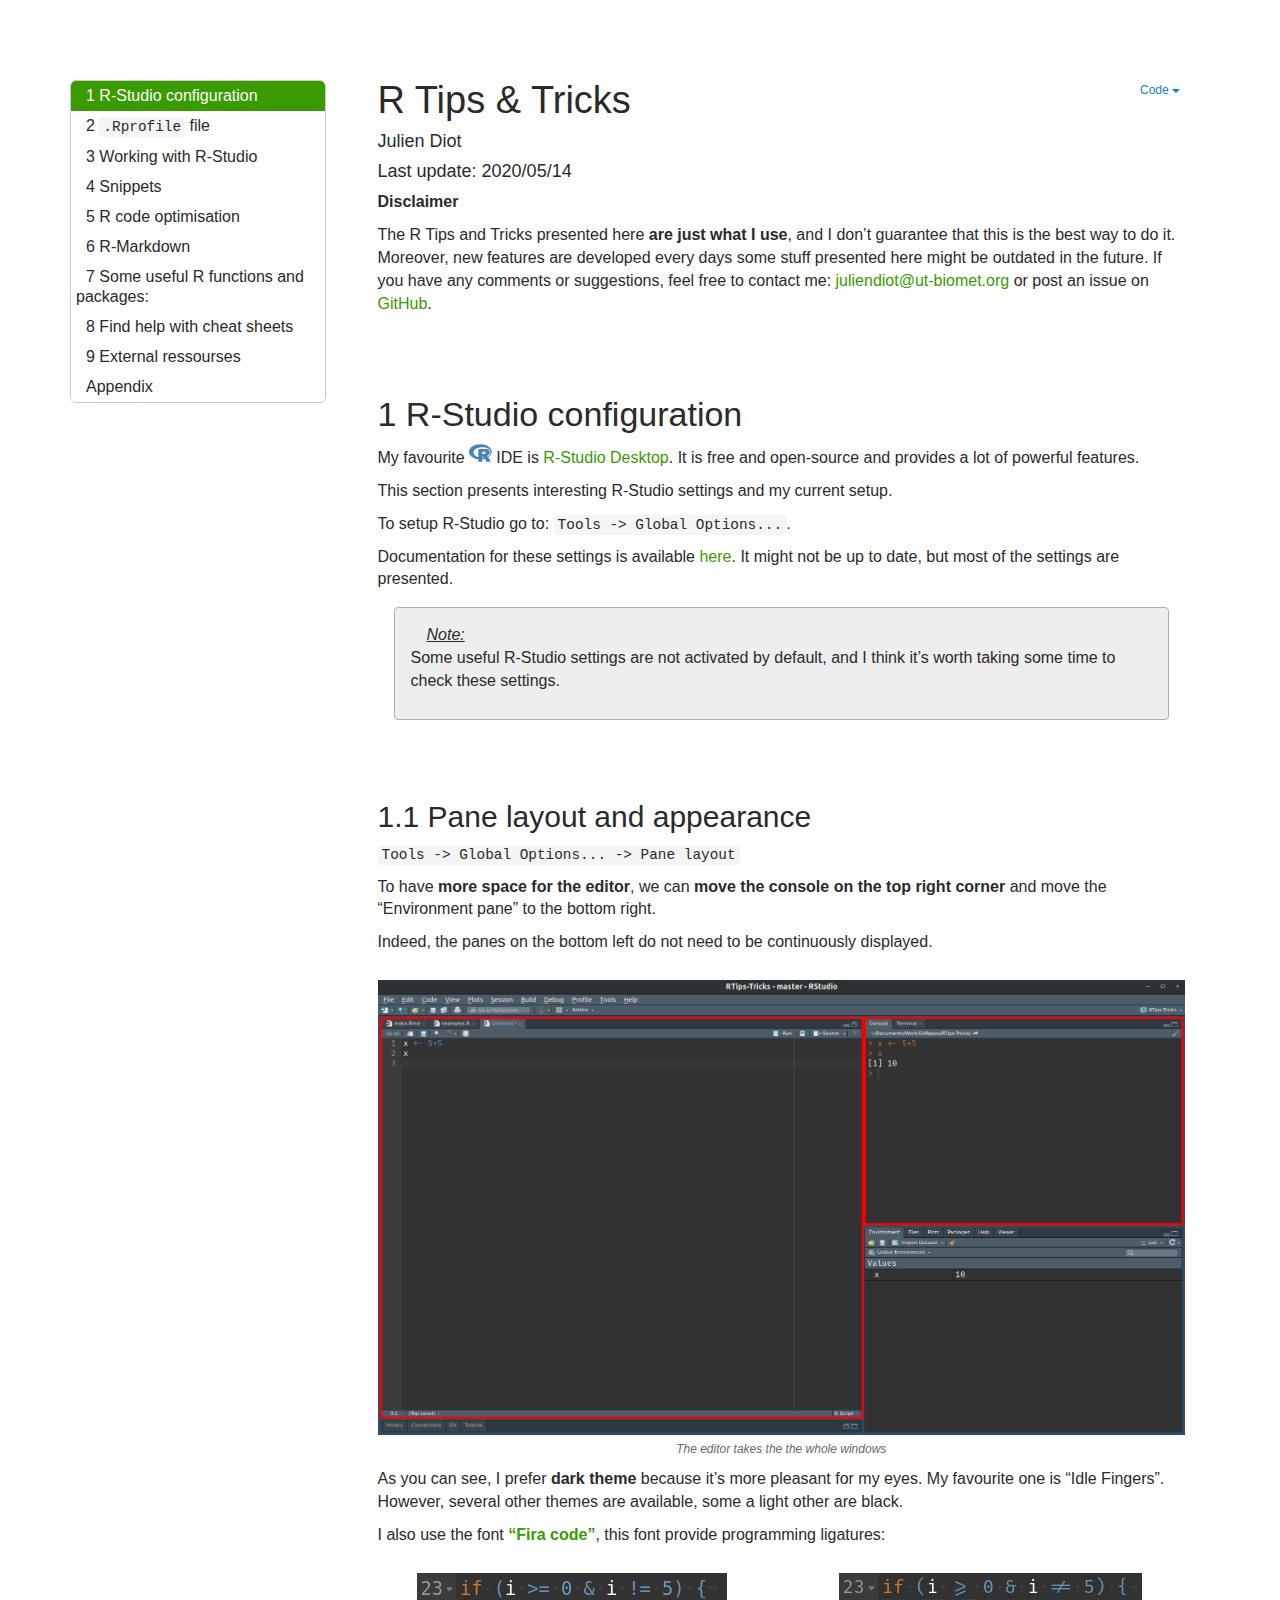
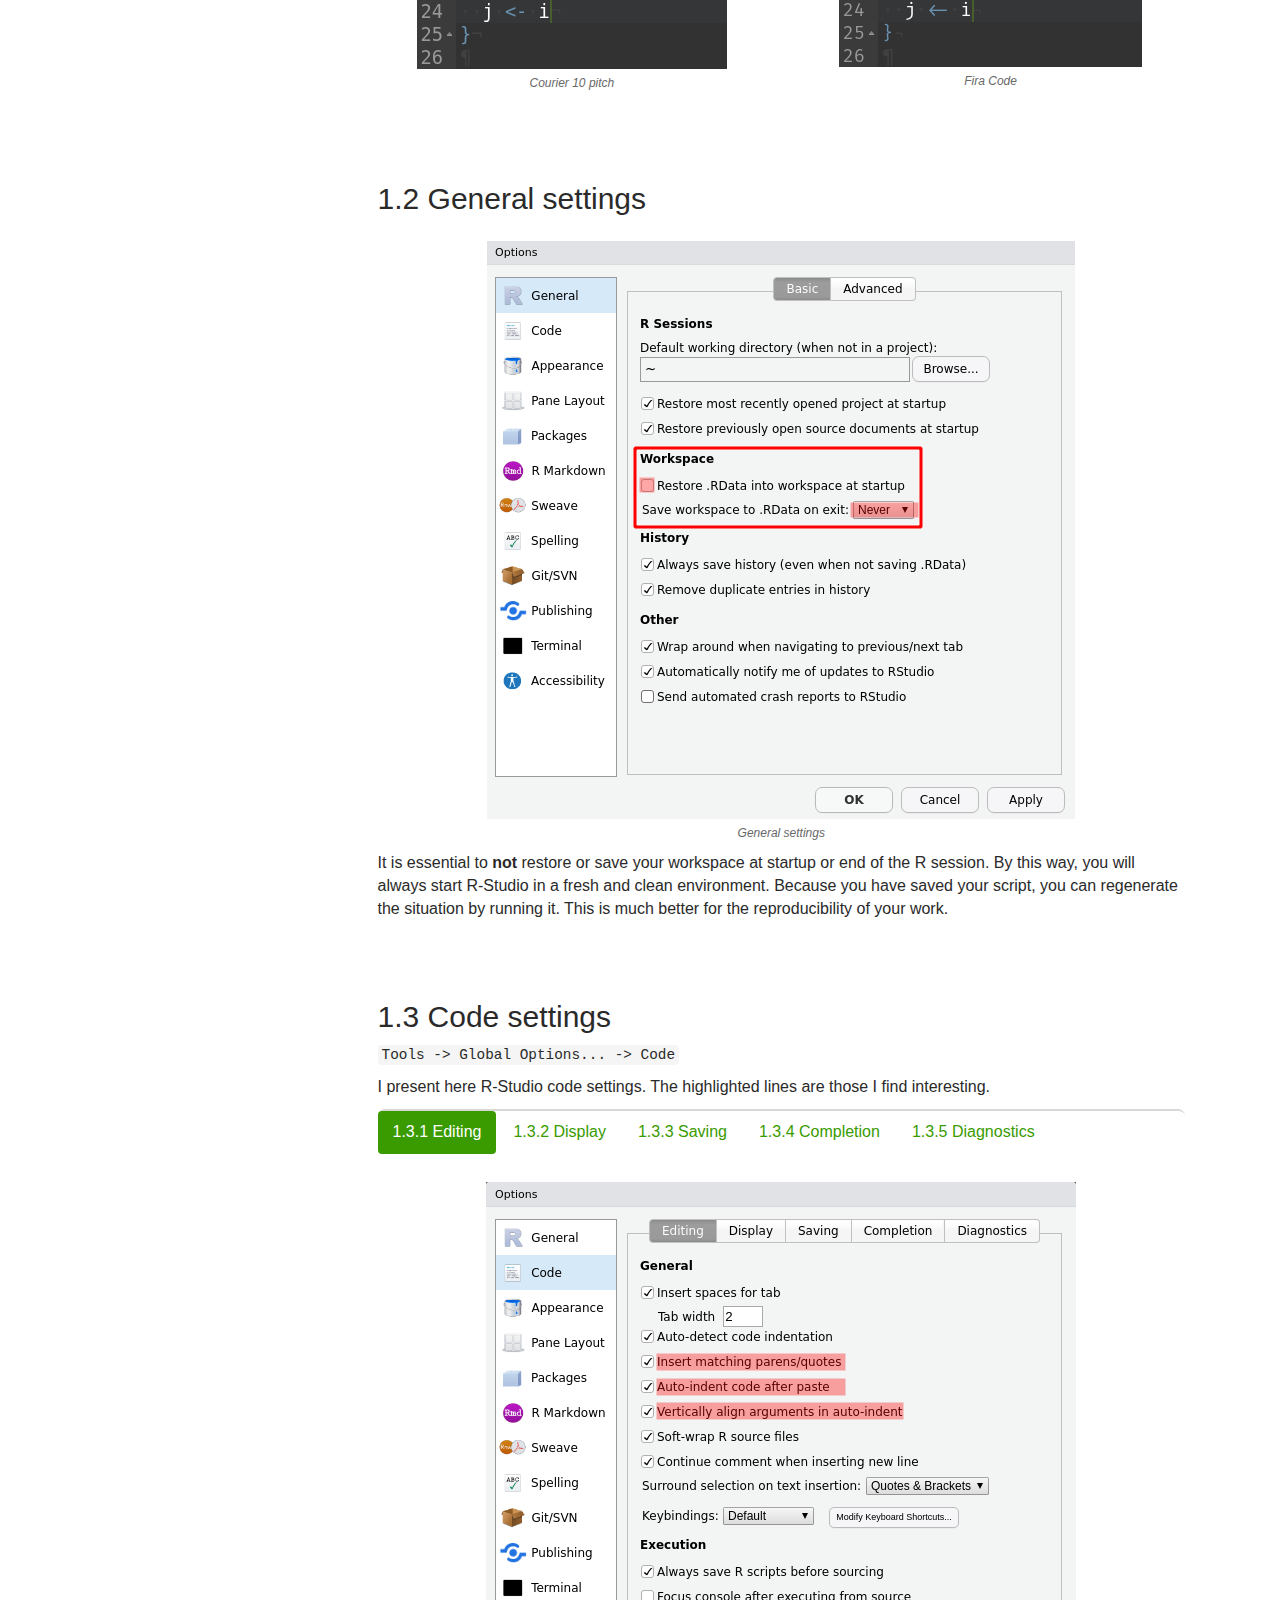
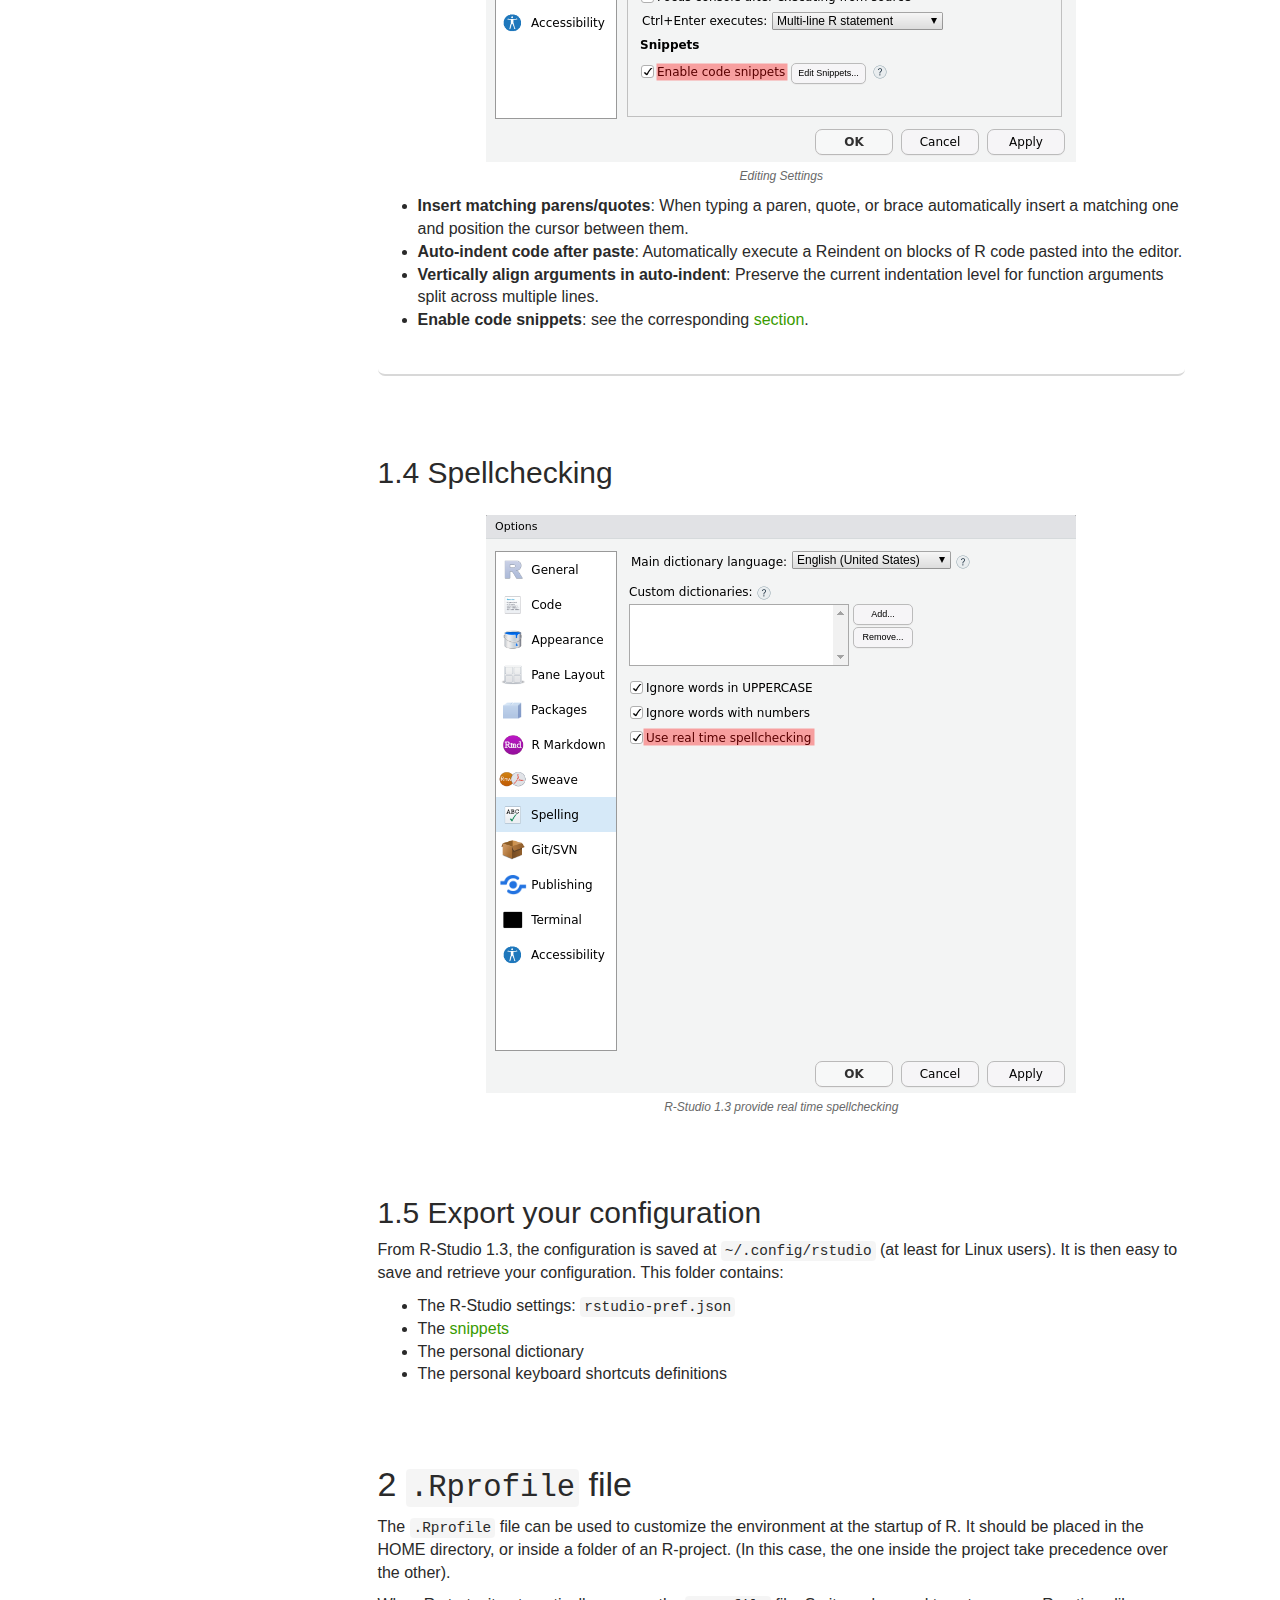
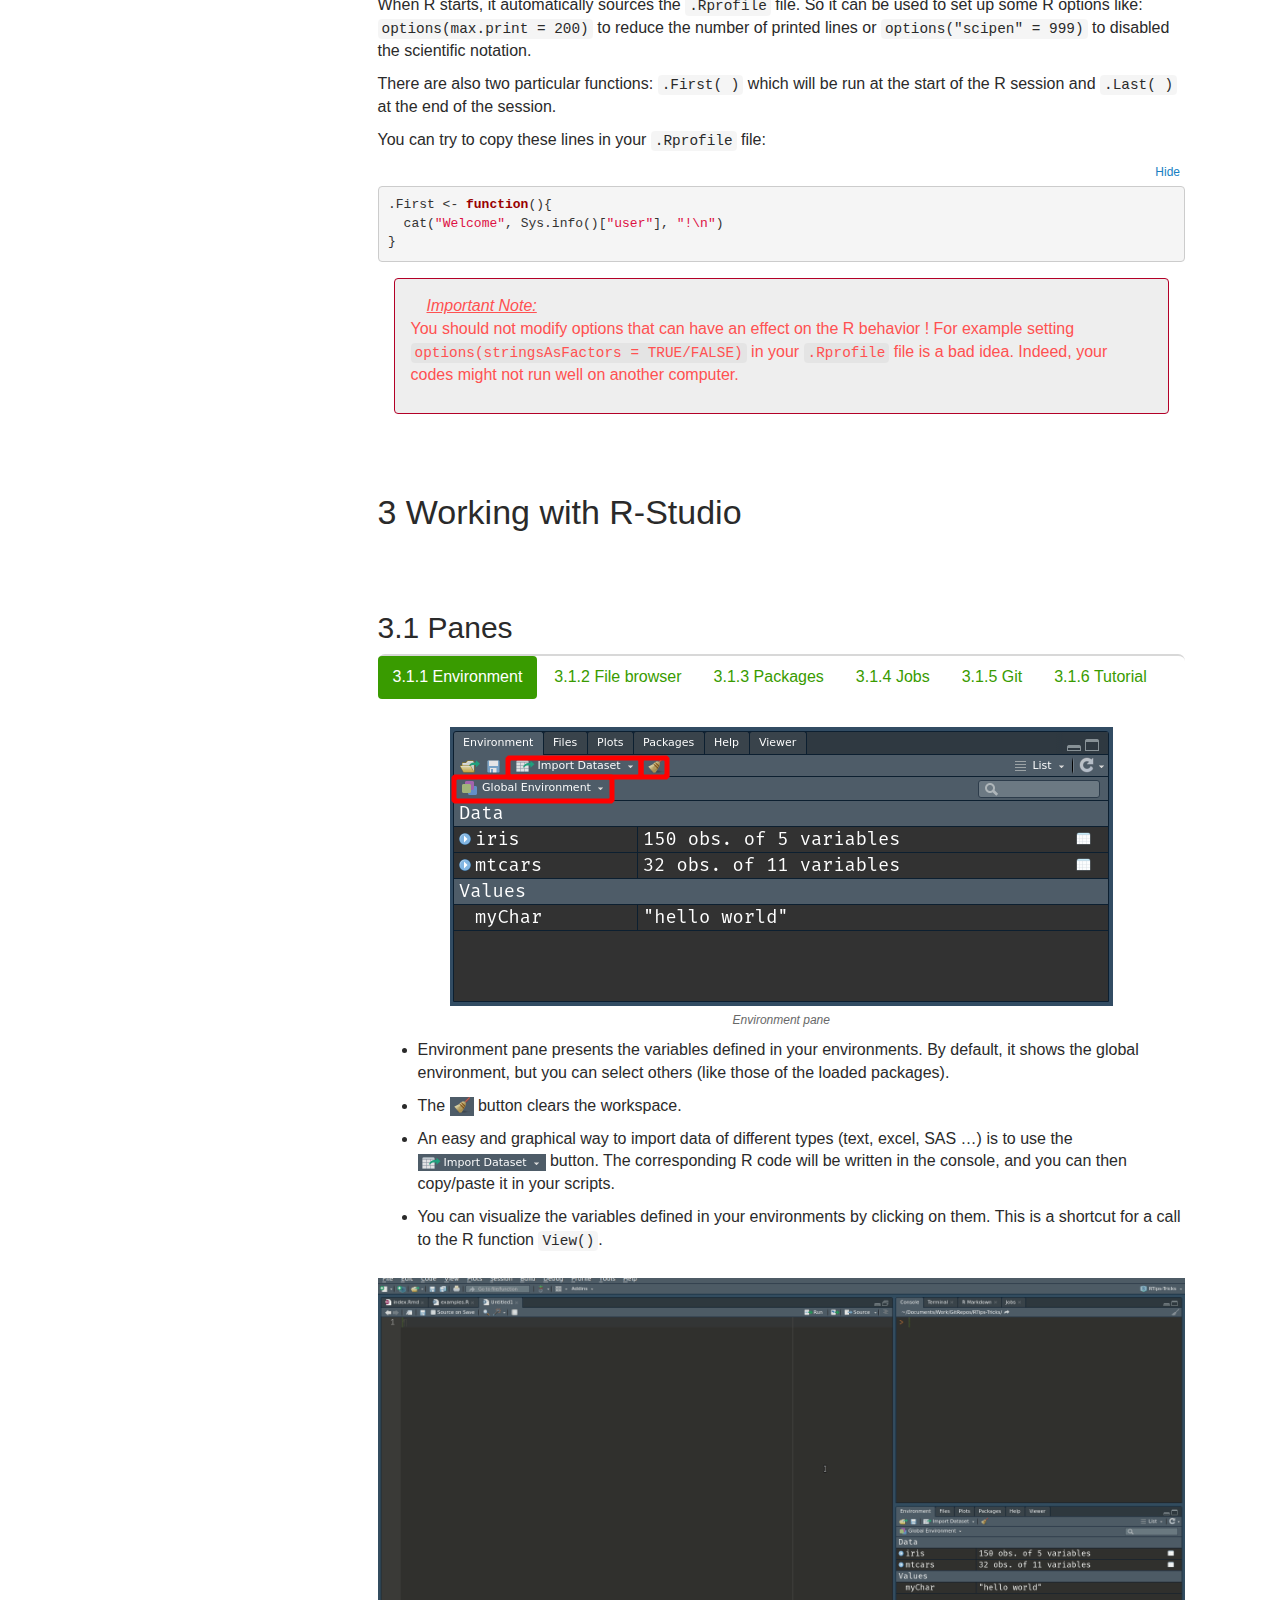
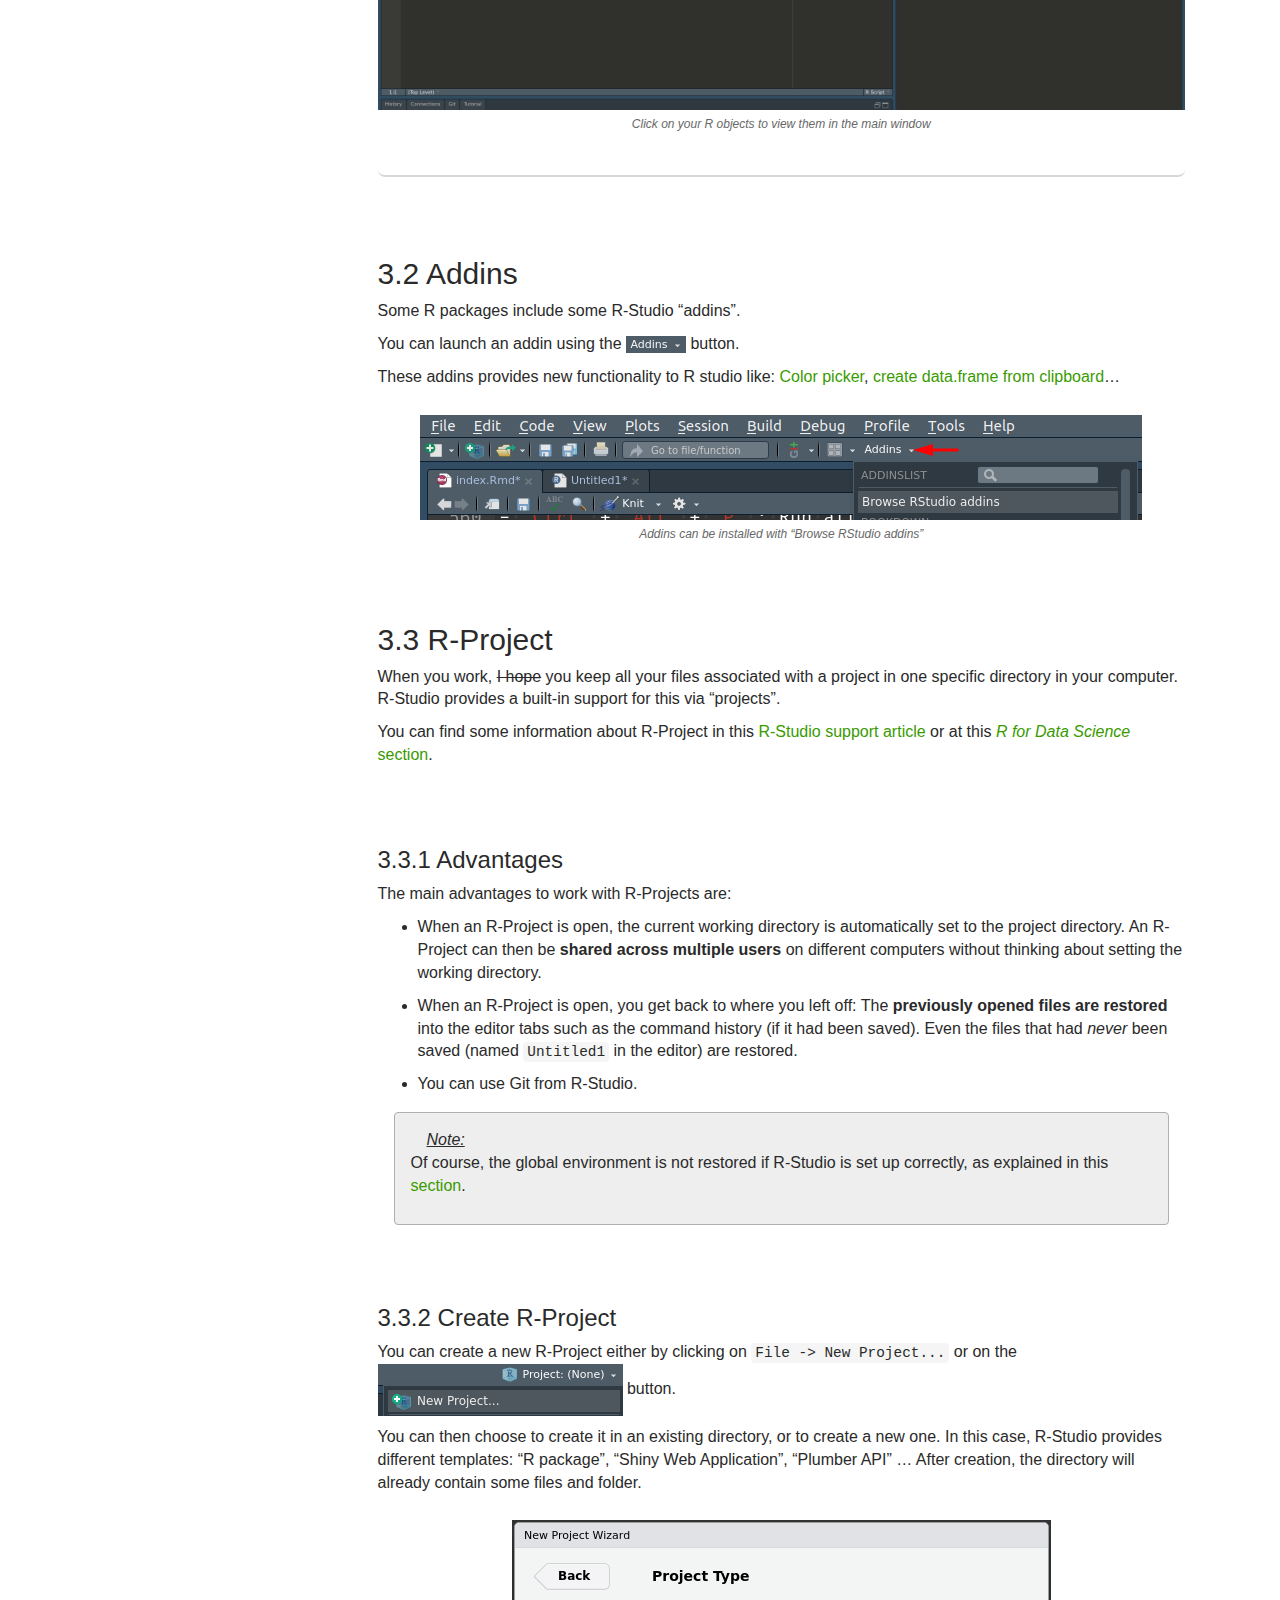
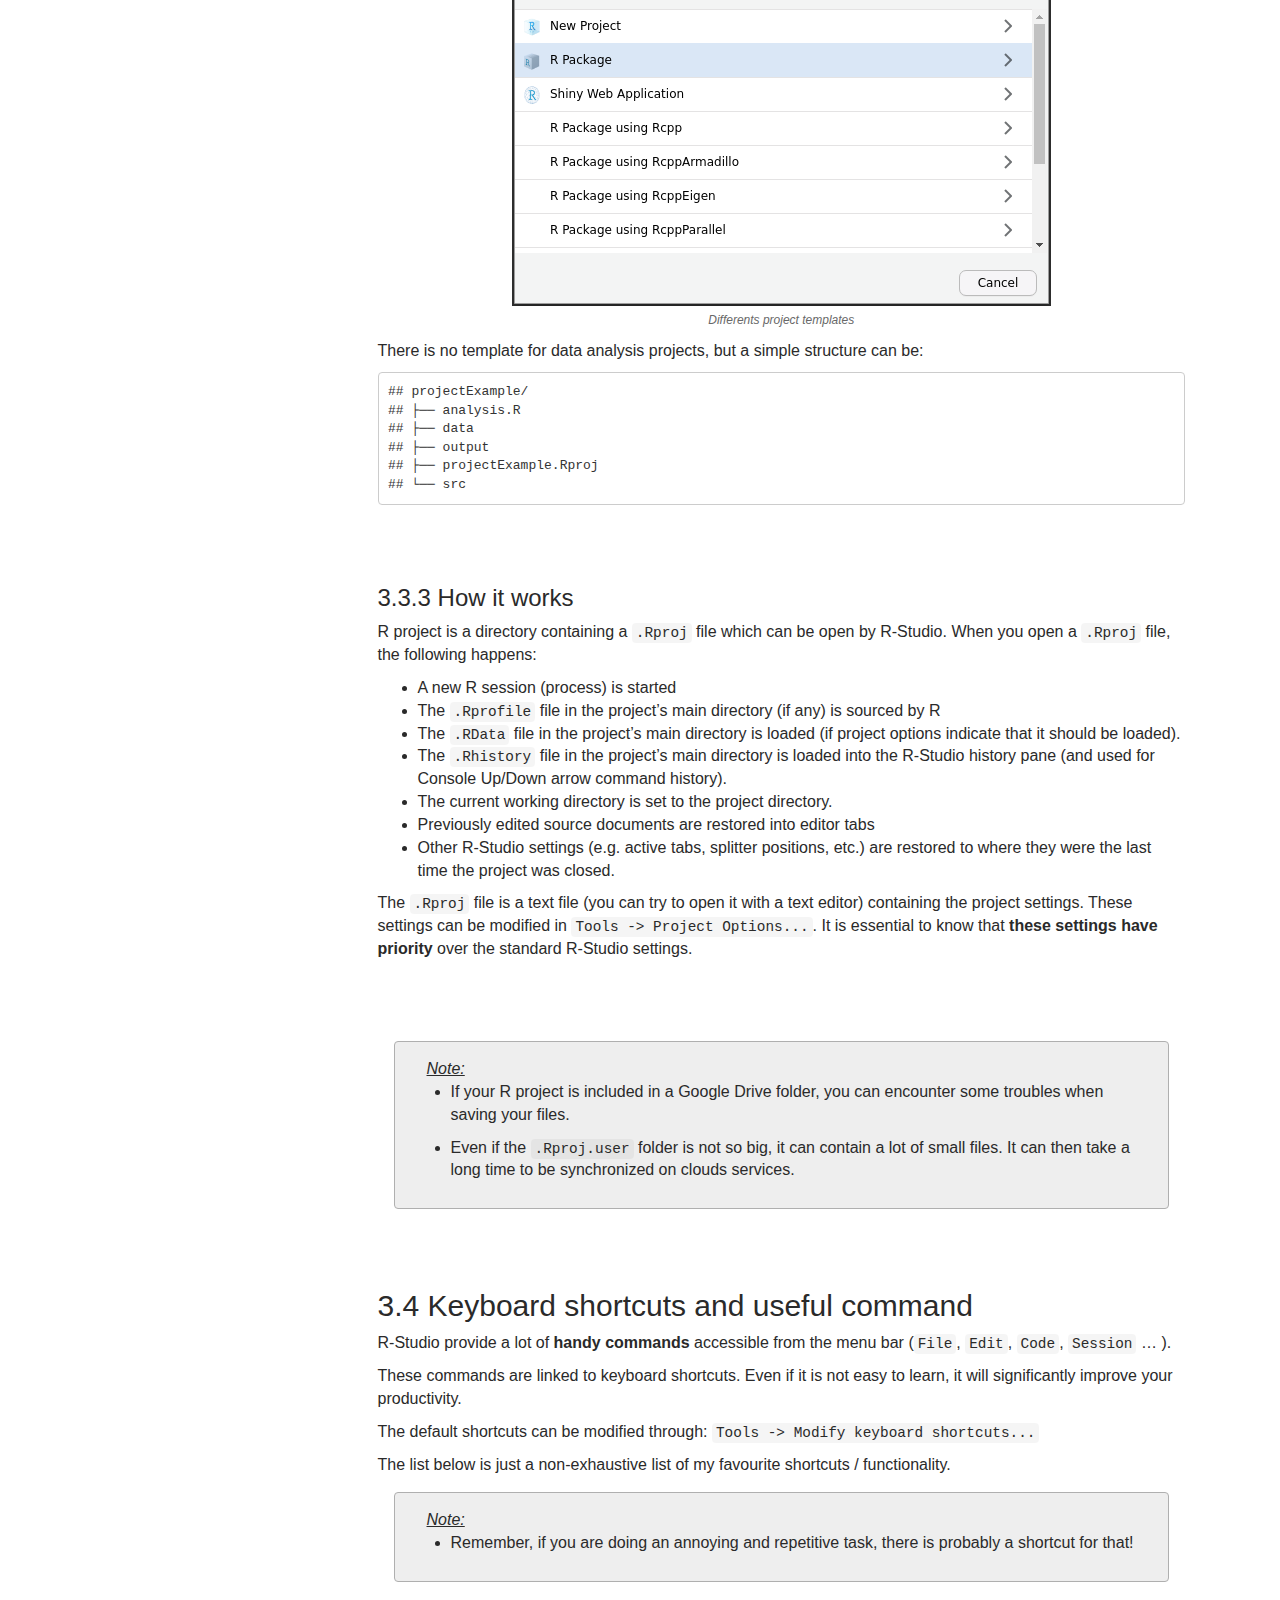
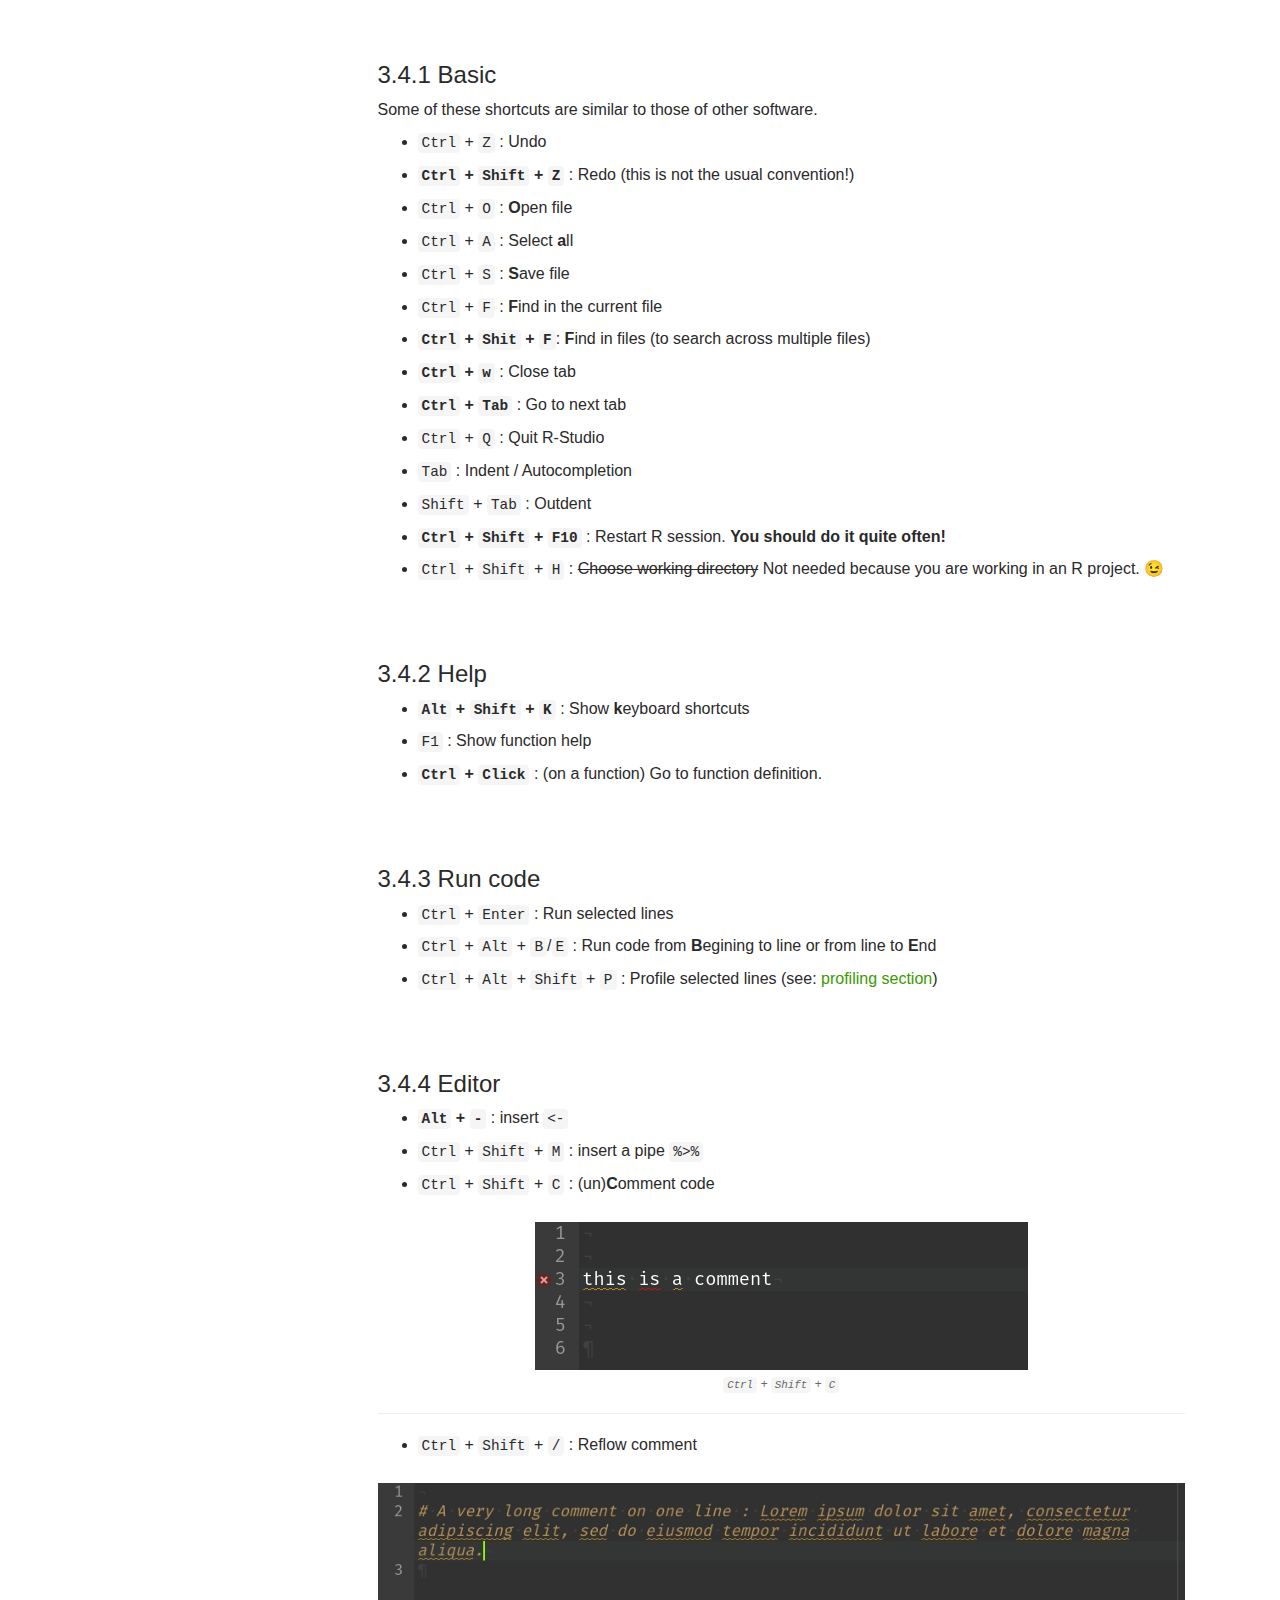
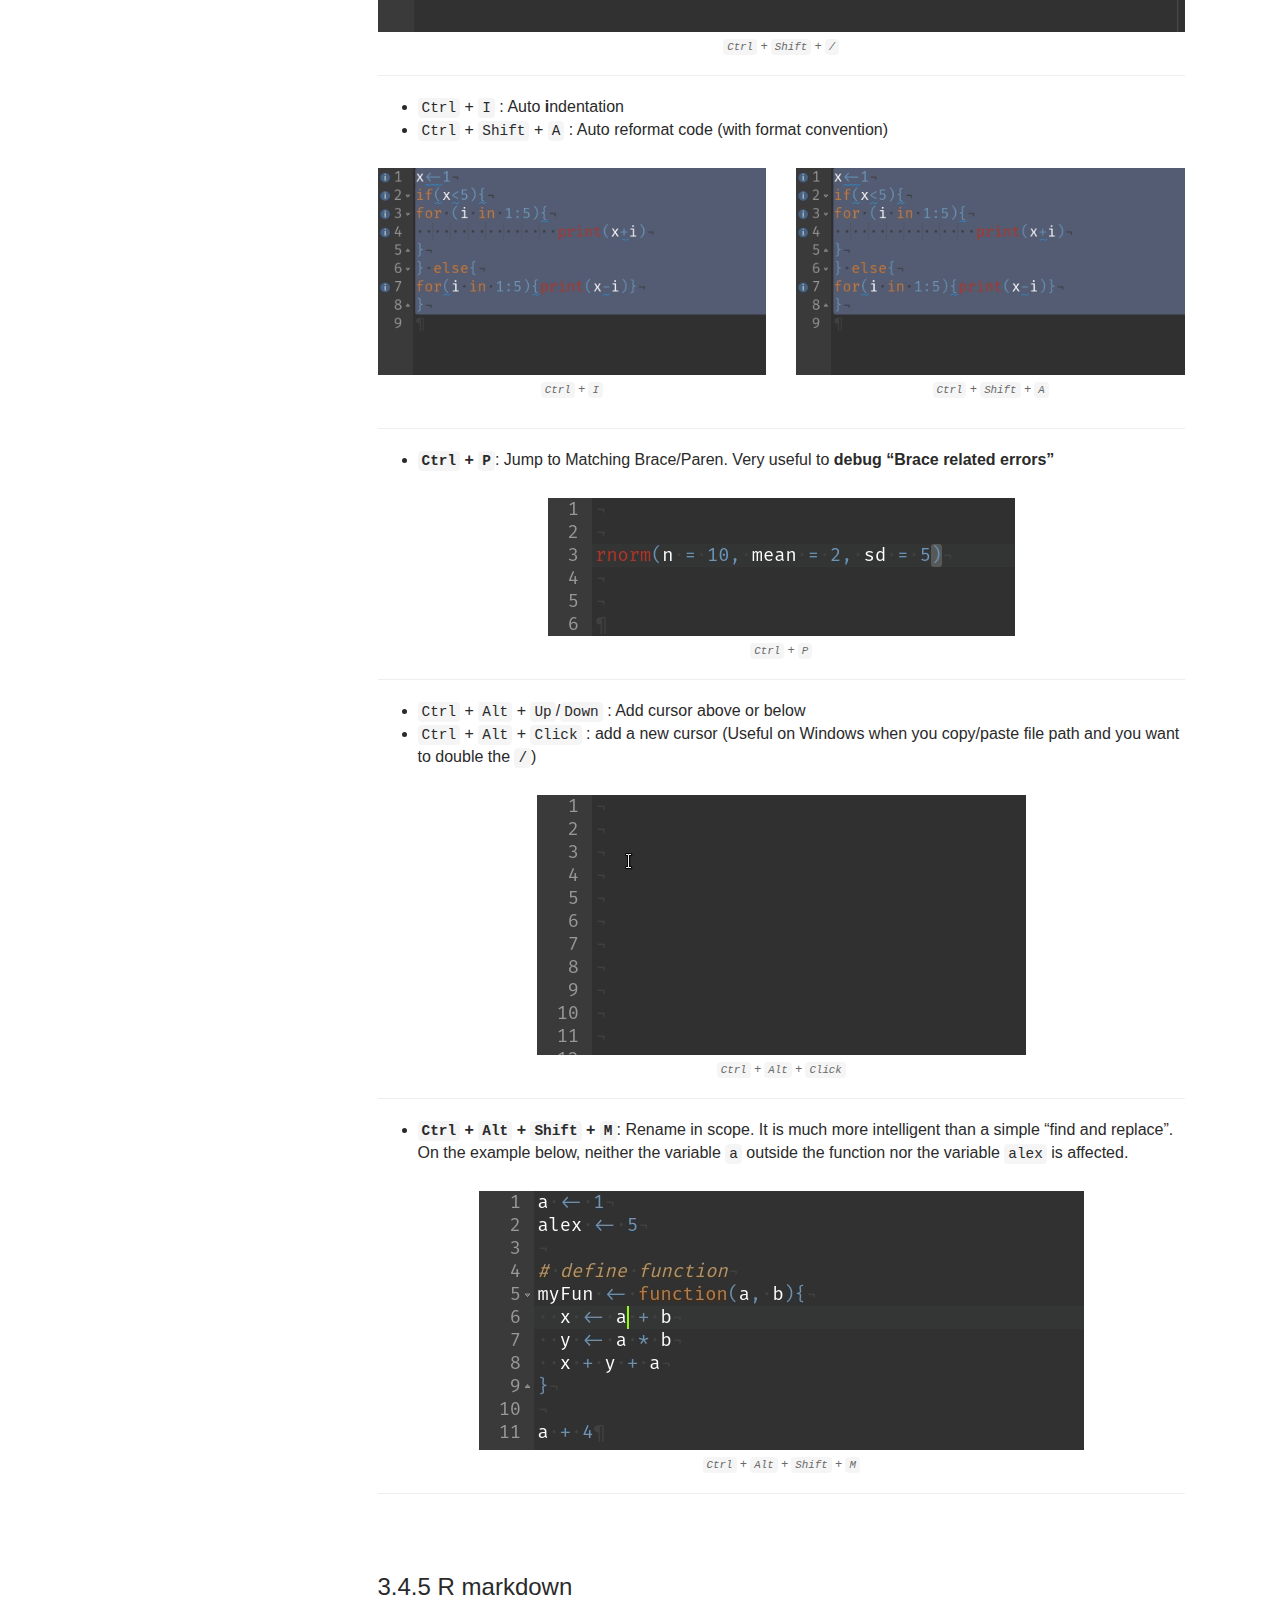
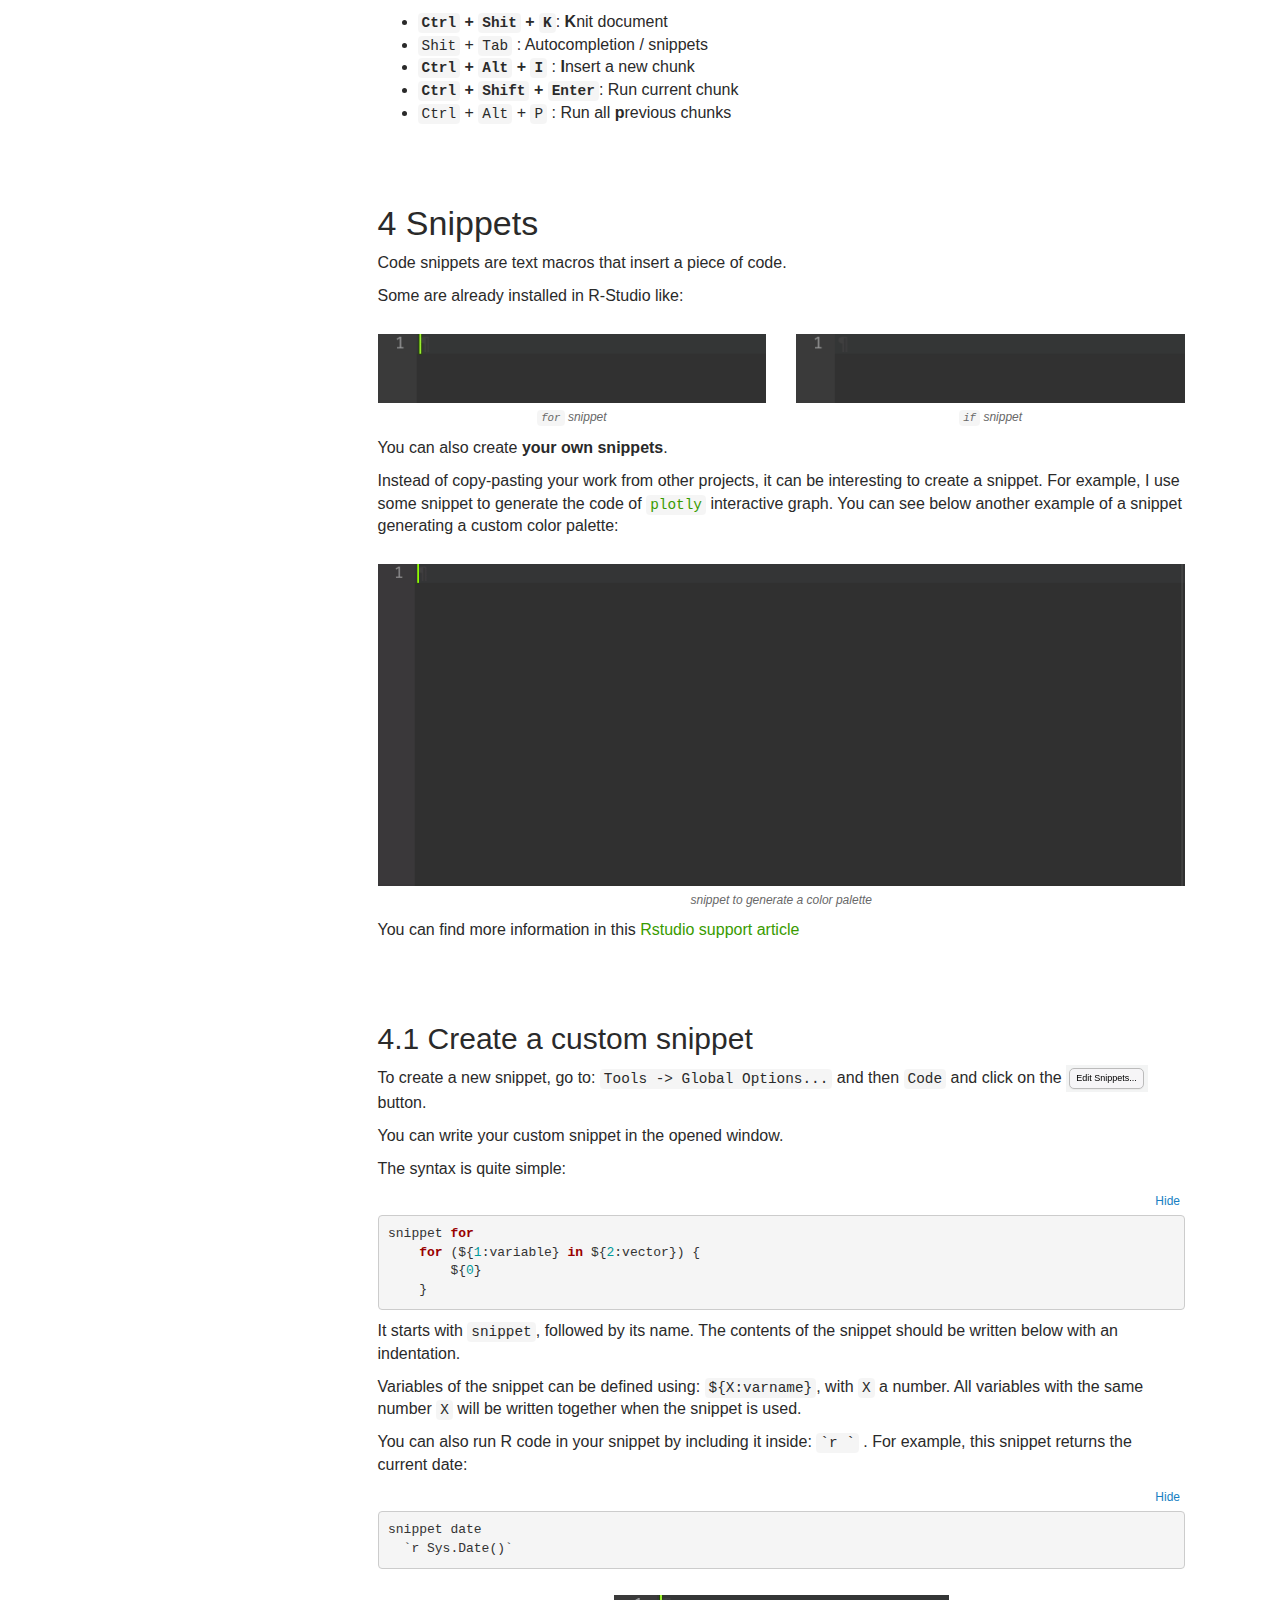
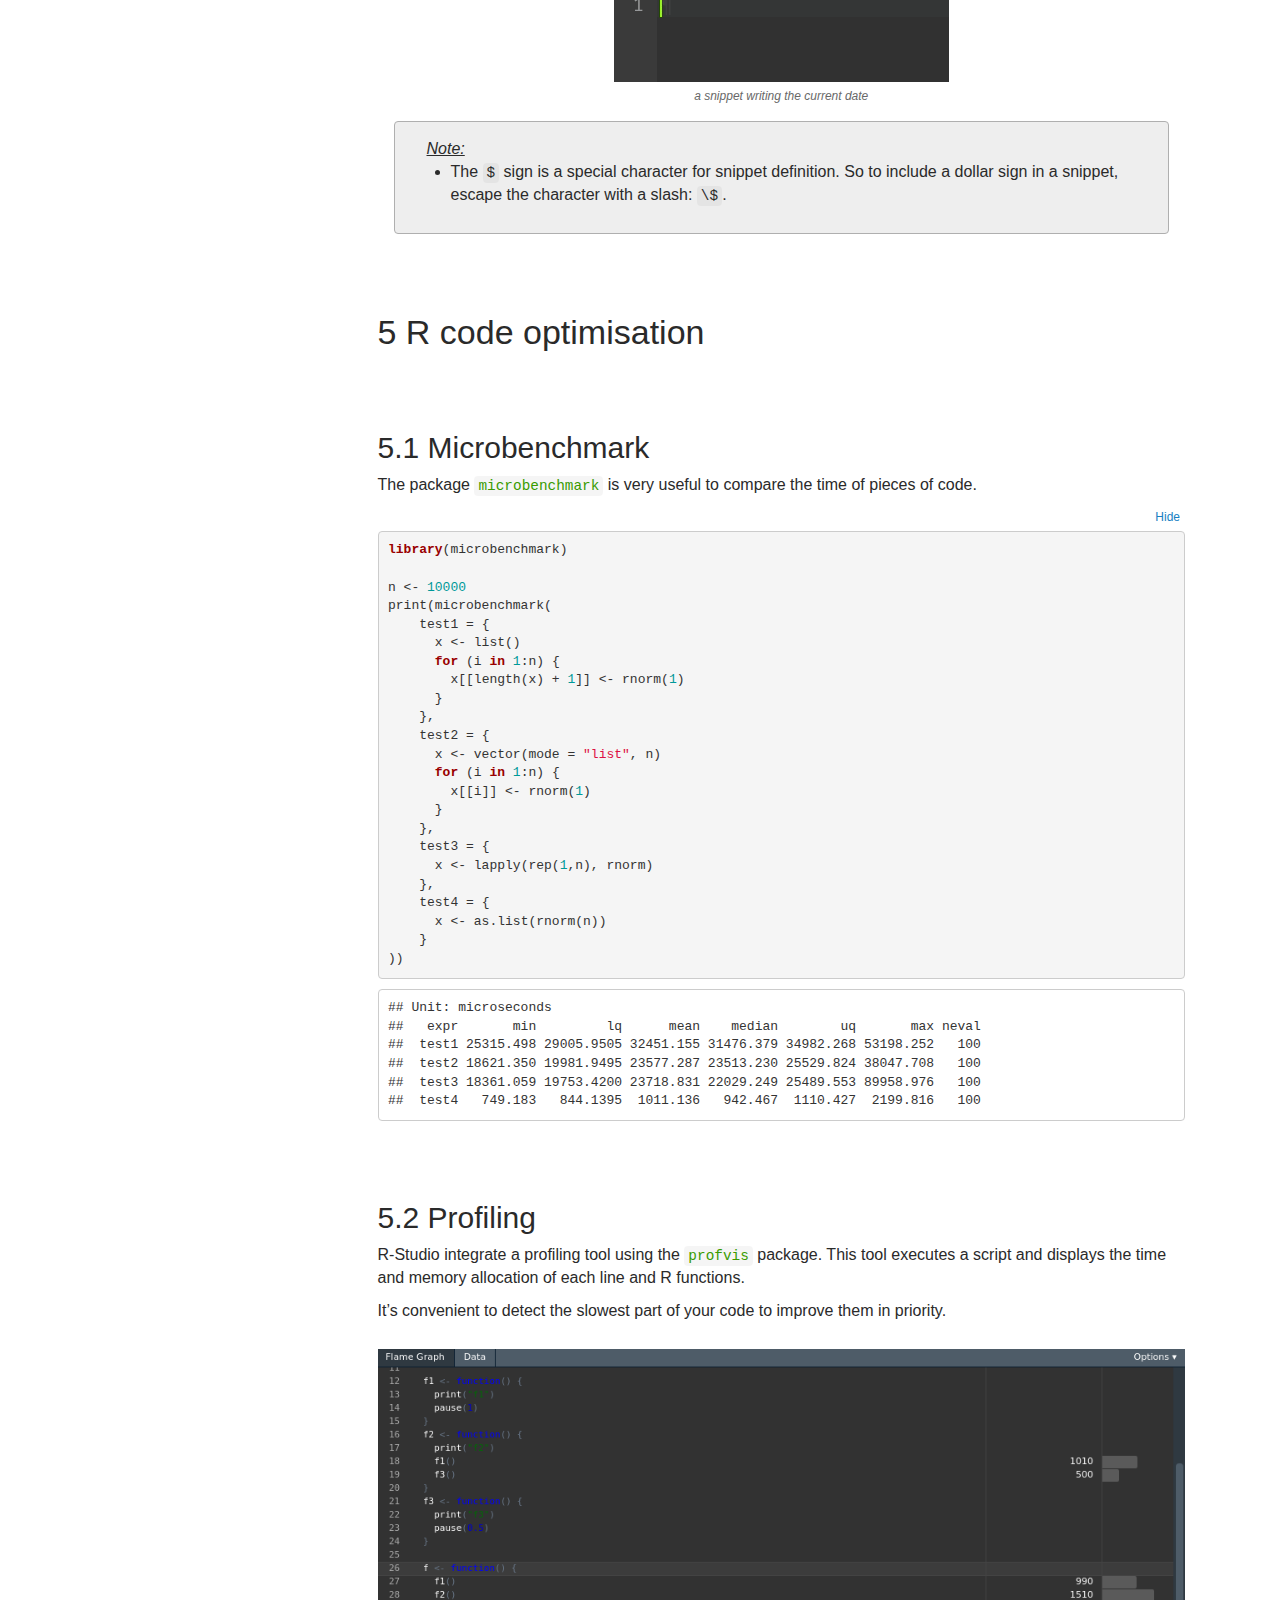
==== index.html @ 507f5f23 "css modification" ====
<!DOCTYPE html>

<html>

<head>

<meta charset="utf-8" />
<meta name="generator" content="pandoc" />
<meta http-equiv="X-UA-Compatible" content="IE=EDGE" />


<meta name="author" content="Julien Diot" />


<title>R Tips &amp; Tricks</title>

<script src="index_files/jquery-1.11.3/jquery.min.js"></script>
<meta name="viewport" content="width=device-width, initial-scale=1" />
<link href="index_files/bootstrap-3.3.5/css/bootstrap.min.css" rel="stylesheet" />
<script src="index_files/bootstrap-3.3.5/js/bootstrap.min.js"></script>
<script src="index_files/bootstrap-3.3.5/shim/html5shiv.min.js"></script>
<script src="index_files/bootstrap-3.3.5/shim/respond.min.js"></script>
<script src="index_files/jqueryui-1.11.4/jquery-ui.min.js"></script>
<link href="index_files/tocify-1.9.1/jquery.tocify.css" rel="stylesheet" />
<script src="index_files/tocify-1.9.1/jquery.tocify.js"></script>
<script src="index_files/navigation-1.1/tabsets.js"></script>
<script src="index_files/navigation-1.1/codefolding.js"></script>
<link href="index_files/highlightjs-9.12.0/default.css" rel="stylesheet" />
<script src="index_files/highlightjs-9.12.0/highlight.js"></script>
<link href="index_files/pagedtable-1.1/css/pagedtable.css" rel="stylesheet" />
<script src="index_files/pagedtable-1.1/js/pagedtable.js"></script>
<script src="index_files/htmlwidgets-1.5.1/htmlwidgets.js"></script>
<script src="index_files/plotly-binding-4.9.2.1/plotly.js"></script>
<script src="index_files/typedarray-0.1/typedarray.min.js"></script>
<link href="index_files/crosstalk-1.1.0.1/css/crosstalk.css" rel="stylesheet" />
<script src="index_files/crosstalk-1.1.0.1/js/crosstalk.min.js"></script>
<link href="index_files/plotly-htmlwidgets-css-1.52.2/plotly-htmlwidgets.css" rel="stylesheet" />
<script src="index_files/plotly-main-1.52.2/plotly-latest.min.js"></script>

<style type="text/css">code{white-space: pre;}</style>
<style type="text/css">
  pre:not([class]) {
    background-color: white;
  }
</style>
<script type="text/javascript">
if (window.hljs) {
  hljs.configure({languages: []});
  hljs.initHighlightingOnLoad();
  if (document.readyState && document.readyState === "complete") {
    window.setTimeout(function() { hljs.initHighlighting(); }, 0);
  }
}
</script>



<style type="text/css">
h1 {
  font-size: 34px;
}
h1.title {
  font-size: 38px;
}
h2 {
  font-size: 30px;
}
h3 {
  font-size: 24px;
}
h4 {
  font-size: 18px;
}
h5 {
  font-size: 16px;
}
h6 {
  font-size: 12px;
}
.table th:not([align]) {
  text-align: left;
}
</style>

<link rel="stylesheet" href="src/myStyle.css" type="text/css" />



<style type = "text/css">
.main-container {
  max-width: 940px;
  margin-left: auto;
  margin-right: auto;
}
code {
  color: inherit;
  background-color: rgba(0, 0, 0, 0.04);
}
img {
  max-width:100%;
}
.tabbed-pane {
  padding-top: 12px;
}
.html-widget {
  margin-bottom: 20px;
}
button.code-folding-btn:focus {
  outline: none;
}
summary {
  display: list-item;
}
</style>



<!-- tabsets -->

<style type="text/css">
.tabset-dropdown > .nav-tabs {
  display: inline-table;
  max-height: 500px;
  min-height: 44px;
  overflow-y: auto;
  background: white;
  border: 1px solid #ddd;
  border-radius: 4px;
}

.tabset-dropdown > .nav-tabs > li.active:before {
  content: "";
  font-family: 'Glyphicons Halflings';
  display: inline-block;
  padding: 10px;
  border-right: 1px solid #ddd;
}

.tabset-dropdown > .nav-tabs.nav-tabs-open > li.active:before {
  content: "&#xe258;";
  border: none;
}

.tabset-dropdown > .nav-tabs.nav-tabs-open:before {
  content: "";
  font-family: 'Glyphicons Halflings';
  display: inline-block;
  padding: 10px;
  border-right: 1px solid #ddd;
}

.tabset-dropdown > .nav-tabs > li.active {
  display: block;
}

.tabset-dropdown > .nav-tabs > li > a,
.tabset-dropdown > .nav-tabs > li > a:focus,
.tabset-dropdown > .nav-tabs > li > a:hover {
  border: none;
  display: inline-block;
  border-radius: 4px;
  background-color: transparent;
}

.tabset-dropdown > .nav-tabs.nav-tabs-open > li {
  display: block;
  float: none;
}

.tabset-dropdown > .nav-tabs > li {
  display: none;
}
</style>

<!-- code folding -->
<style type="text/css">
.code-folding-btn { margin-bottom: 4px; }
</style>



<style type="text/css">

#TOC {
  margin: 25px 0px 20px 0px;
}
@media (max-width: 768px) {
#TOC {
  position: relative;
  width: 100%;
}
}

@media print {
.toc-content {
  /* see https://github.com/w3c/csswg-drafts/issues/4434 */
  float: right;
}
}

.toc-content {
  padding-left: 30px;
  padding-right: 40px;
}

div.main-container {
  max-width: 1200px;
}

div.tocify {
  width: 20%;
  max-width: 260px;
  max-height: 85%;
}

@media (min-width: 768px) and (max-width: 991px) {
  div.tocify {
    width: 25%;
  }
}

@media (max-width: 767px) {
  div.tocify {
    width: 100%;
    max-width: none;
  }
}

.tocify ul, .tocify li {
  line-height: 20px;
}

.tocify-subheader .tocify-item {
  font-size: 0.90em;
}

.tocify .list-group-item {
  border-radius: 0px;
}


</style>



</head>

<body>


<div class="container-fluid main-container">


<!-- setup 3col/9col grid for toc_float and main content  -->
<div class="row-fluid">
<div class="col-xs-12 col-sm-4 col-md-3">
<div id="TOC" class="tocify">
</div>
</div>

<div class="toc-content col-xs-12 col-sm-8 col-md-9">




<div class="fluid-row" id="header">

<div class="btn-group pull-right">
<button type="button" class="btn btn-default btn-xs dropdown-toggle" data-toggle="dropdown" aria-haspopup="true" aria-expanded="false"><span>Code</span> <span class="caret"></span></button>
<ul class="dropdown-menu" style="min-width: 50px;">
<li><a id="rmd-show-all-code" href="#">Show All Code</a></li>
<li><a id="rmd-hide-all-code" href="#">Hide All Code</a></li>
</ul>
</div>



<h1 class="title toc-ignore">R Tips &amp; Tricks</h1>
<h4 class="author">Julien Diot</h4>
<h4 class="date">Last update: 2020/05/14</h4>

</div>


<style type="text/css">
/* add some CSS styling here */
</style>
<p><strong>Disclaimer</strong></p>
<p>The R Tips and Tricks presented here <strong>are just what I use</strong>, and I don’t guarantee that this is the best way to do it. Moreover, new features are developed every days some stuff presented here might be outdated in the future. If you have any comments or suggestions, feel free to contact me: <a href="mailto:juliendiot@ut-biomet.org" class="email">juliendiot@ut-biomet.org</a> or post an issue on <a href="https://github.com/juliendiot42/RTips-Tricks/issues">GitHub</a>.</p>
<div id="r-studio-configuration" class="section level1">
<h1><span class="header-section-number">1</span> R-Studio configuration</h1>
<p>My favourite <svg style="height:20px;fill:steelblue;" viewBox="0 0 581 512"><path d="M581 226.6C581 119.1 450.9 32 290.5 32S0 119.1 0 226.6C0 322.4 103.3 402 239.4 418.1V480h99.1v-61.5c24.3-2.7 47.6-7.4 69.4-13.9L448 480h112l-67.4-113.7c54.5-35.4 88.4-84.9 88.4-139.7zm-466.8 14.5c0-73.5 98.9-133 220.8-133s211.9 40.7 211.9 133c0 50.1-26.5 85-70.3 106.4-2.4-1.6-4.7-2.9-6.4-3.7-10.2-5.2-27.8-10.5-27.8-10.5s86.6-6.4 86.6-92.7-90.6-87.9-90.6-87.9h-199V361c-74.1-21.5-125.2-67.1-125.2-119.9zm225.1 38.3v-55.6c57.8 0 87.8-6.8 87.8 27.3 0 36.5-38.2 28.3-87.8 28.3zm-.9 72.5H365c10.8 0 18.9 11.7 24 19.2-16.1 1.9-33 2.8-50.6 2.9v-22.1z"/></svg> IDE is <a href="https://rstudio.com/products/rstudio/download/#download">R-Studio Desktop</a>. It is free and open-source and provides a lot of powerful features.</p>
<p>This section presents interesting R-Studio settings and my current setup.</p>
<p>To setup R-Studio go to: <code>Tools -&gt; Global Options...</code>.</p>
<p>Documentation for these settings is available <a href="https://support.rstudio.com/hc/en-us/articles/200549016-Customizing-RStudio">here</a>. It might not be up to date, but most of the settings are presented.</p>
<div class="note">
<p>Some useful R-Studio settings are not activated by default, and I think it’s worth taking some time to check these settings.</p>
</div>
<div id="pane-layout-and-appearance" class="section level2">
<h2><span class="header-section-number">1.1</span> Pane layout and appearance</h2>
<p><code>Tools -&gt; Global Options... -&gt; Pane layout</code></p>
<p>To have <strong>more space for the editor</strong>, we can <strong>move the console on the top right corner</strong> and move the “Environment pane” to the bottom right.</p>
<p>Indeed, the panes on the bottom left do not need to be continuously displayed.</p>
<div class="figure">
<img src="src/img/RS-layout.png" alt="" />
<p class="caption">The editor takes the the whole windows</p>
</div>
<p>As you can see, I prefer <strong>dark theme</strong> because it’s more pleasant for my eyes. My favourite one is “Idle Fingers”. However, several other themes are available, some a light other are black.</p>
<p>I also use the font <a href="https://github.com/tonsky/FiraCode"><strong>“Fira code”</strong></a>, this font provide programming ligatures:</p>
<div class="row">
<div class="col-md-6">
<div class="figure">
<img src="src/img/fontCourrier.png" alt="" />
<p class="caption">Courier 10 pitch</p>
</div>
</div>
<div class="col-md-6">
<div class="figure">
<img src="src/img/fontFira.png" alt="" />
<p class="caption">Fira Code</p>
</div>
</div>
</div>
</div>
<div id="generalSettings" class="section level2">
<h2><span class="header-section-number">1.2</span> General settings</h2>
<div class="figure">
<img src="src/img/RS-general.png" alt="" />
<p class="caption">General settings</p>
</div>
<p>It is essential to <strong>not</strong> restore or save your workspace at startup or end of the R session. By this way, you will always start R-Studio in a fresh and clean environment. Because you have saved your script, you can regenerate the situation by running it. This is much better for the reproducibility of your work.</p>
</div>
<div id="code-settings" class="section level2 tabset tabset-fade tabset-pills">
<h2><span class="header-section-number">1.3</span> Code settings</h2>
<p><code>Tools -&gt; Global Options... -&gt; Code</code></p>
<p>I present here R-Studio code settings. The highlighted lines are those I find interesting.</p>
<div id="editing" class="section level3">
<h3><span class="header-section-number">1.3.1</span> Editing</h3>
<div class="figure">
<img src="src/img/RS-edit.png" alt="" />
<p class="caption">Editing Settings</p>
</div>
<ul>
<li><strong>Insert matching parens/quotes</strong>: When typing a paren, quote, or brace automatically insert a matching one and position the cursor between them.</li>
<li><strong>Auto-indent code after paste</strong>: Automatically execute a Reindent on blocks of R code pasted into the editor.</li>
<li><strong>Vertically align arguments in auto-indent</strong>: Preserve the current indentation level for function arguments split across multiple lines.</li>
<li><strong>Enable code snippets</strong>: see the corresponding <a href="#snippets">section</a>.</li>
</ul>
</div>
<div id="display" class="section level3">
<h3><span class="header-section-number">1.3.2</span> Display</h3>
<center>
<img src="src/img/RS-display.png" />
</center>
<ul>
<li><strong>Highlight selected word</strong>: Add a background highlight effect to all instances of the currently selected word within the document. (Useful to find some variables in the code)</li>
<li><strong>Show line numbers</strong>: Show or hide line numbers within the left margin. (Useful for debugging)</li>
<li><strong>Show margin</strong>: Display a margin guide on the right-hand side of the source editor at the specified column. (The “good practices” require to have line smaller than 80 characters)</li>
<li><strong>Show whitespace characters</strong>: Display glyphs indicating where whitespace characters (tab, newline, etc.) are located in source documents. (Useful to detect “double spaces” and tabulation)</li>
<li><strong>Highlight R function calls</strong>: Highlight R functions. (Better distinction between functions and other R objects)</li>
</ul>
</div>
<div id="saving" class="section level3">
<h3><span class="header-section-number">1.3.3</span> Saving</h3>
<center>
<img src="src/img/RS-save.png" />
</center>
<ul>
<li><strong>Ensure that source files end with a new line</strong>: I It’s a good practice to end the coding files with a new line.</li>
<li><strong>Strip trailing horizontal whitespaces when saving</strong>: Remove whitespaces from blank line:</li>
</ul>
<div class="figure">
<img src="src/img/RS-remWhiteSpace.gif" alt="" />
<p class="caption">Effect of <code>Ctrl</code> + <code>S</code></p>
</div>
<ul>
<li><strong>Auto-save</strong>: New feature of <strong>R-Studio 1.3</strong></li>
</ul>
</div>
<div id="completion" class="section level3">
<h3><span class="header-section-number">1.3.4</span> Completion</h3>
<center>
<img src="src/img/RS-completion.png" />
</center>
<p>Completion help to write functions name and their parameters just by taping the first letters and the <code>tab</code> key:</p>
<div class="figure">
<img src="src/img/RS-completion.gif" alt="" />
<p class="caption">Press <code>tab</code> for automatic completion</p>
</div>
</div>
<div id="diagnostics" class="section level3">
<h3><span class="header-section-number">1.3.5</span> Diagnostics</h3>
<center>
<img src="src/img/RS-diagnostic.png" />
</center>
<ul>
<li><strong>Show diagnostics for R</strong>: Check to display alert messages in the margin of the editor when R code appears incorrect.</li>
</ul>
<div class="figure">
<img src="src/img/RS-diagnostic.gif" alt="" />
<p class="caption">Different diagnostic results</p>
</div>
</div>
</div>
<div id="spellchecking" class="section level2">
<h2><span class="header-section-number">1.4</span> Spellchecking</h2>
<div class="figure">
<img src="src/img/RS-spellCheck.png" alt="" />
<p class="caption">R-Studio 1.3 provide real time spellchecking</p>
</div>
</div>
<div id="export-your-configuration" class="section level2">
<h2><span class="header-section-number">1.5</span> Export your configuration</h2>
<p>From R-Studio 1.3, the configuration is saved at <code>~/.config/rstudio</code> (at least for Linux users). It is then easy to save and retrieve your configuration. This folder contains:</p>
<ul>
<li>The R-Studio settings: <code>rstudio-pref.json</code></li>
<li>The <a href="#snippets">snippets</a></li>
<li>The personal dictionary</li>
<li>The personal keyboard shortcuts definitions</li>
</ul>
</div>
</div>
<div id="rprofile-file" class="section level1">
<h1><span class="header-section-number">2</span> <code>.Rprofile</code> file</h1>
<p>The <code>.Rprofile</code> file can be used to customize the environment at the startup of R. It should be placed in the HOME directory, or inside a folder of an R-project. (In this case, the one inside the project take precedence over the other).</p>
<p>When R starts, it automatically sources the <code>.Rprofile</code> file. So it can be used to set up some R options like: <code>options(max.print = 200)</code> to reduce the number of printed lines or <code>options("scipen" = 999)</code> to disabled the scientific notation.</p>
<p>There are also two particular functions: <code>.First( )</code> which will be run at the start of the R session and <code>.Last( )</code> at the end of the session.</p>
<p>You can try to copy these lines in your <code>.Rprofile</code> file:</p>
<pre class="r"><code>.First &lt;- function(){
  cat(&quot;Welcome&quot;, Sys.info()[&quot;user&quot;], &quot;!\n&quot;)
}</code></pre>
<div class="NOTE">
<p>You should not modify options that can have an effect on the R behavior ! For example setting <code>options(stringsAsFactors = TRUE/FALSE)</code> in your <code>.Rprofile</code> file is a bad idea. Indeed, your codes might not run well on another computer.</p>
</div>
</div>
<div id="working-with-r-studio" class="section level1">
<h1><span class="header-section-number">3</span> Working with R-Studio</h1>
<div id="panes" class="section level2 tabset tabset-fade tabset-pills">
<h2><span class="header-section-number">3.1</span> Panes</h2>
<div id="environment" class="section level3">
<h3><span class="header-section-number">3.1.1</span> Environment</h3>
<div class="figure">
<img src="src/img/RSTools-Env.png" alt="" />
<p class="caption">Environment pane</p>
</div>
<ul>
<li><p>Environment pane presents the variables defined in your environments. By default, it shows the global environment, but you can select others (like those of the loaded packages).</p></li>
<li><p>The <img src="src/img/RSTools-EnvButton.png" alt="broom" /> button clears the workspace.</p></li>
<li><p>An easy and graphical way to import data of different types (text, excel, SAS …) is to use the <img src="src/img/RSTools-EnvButton2.png" alt="import Dataset" /> button. The corresponding R code will be written in the console, and you can then copy/paste it in your scripts.</p></li>
<li><p>You can visualize the variables defined in your environments by clicking on them. This is a shortcut for a call to the R function <code>View()</code>.</p></li>
</ul>
<div class="figure">
<img src="src/img/RSTools-Env.gif" alt="" />
<p class="caption">Click on your R objects to view them in the main window</p>
</div>
</div>
<div id="file-browser" class="section level3">
<h3><span class="header-section-number">3.1.2</span> File browser</h3>
<div class="figure">
<img src="src/img/RSTools-file.png" alt="" />
<p class="caption">R-Studio file pane</p>
</div>
<p>By default, it is open at your current working directory. You can navigate through your file and set up a new working directory with the button <img src="src/img/RSTools-fileMore.png" />.</p>
<p>It’s quite convenient to manage the files directly from R-Studio. If you are working in a <a href="#Rproj">project</a>, you can quickly access to your root folder with the <img src="src/img/RSTools-fileR.png" /> button.</p>
</div>
<div id="packages" class="section level3">
<h3><span class="header-section-number">3.1.3</span> Packages</h3>
<div class="figure">
<img src="src/img/RSTools-pkg.png" alt="" />
<p class="caption">R-Studio package pane</p>
</div>
<p>In the package pane, you can <strong>install new packages</strong>. It’s particularly convenient when you don’t know the exact package name.</p>
<p><img src="src/img/RSTools-pkgInst.png" /></p>
<p>With the update button you can also check if some of your packages are not up to date. With the <img src="src/img/RSTools-pkgUpButton.png" /> button, you can access <strong>the “news file”</strong> of these packages to see what is new. (See also section <a href="#cranalert">CRANalert</a> for a notifier tool about updated packages).</p>
<p><img src="src/img/RSTools-pkgUp.png" /></p>
</div>
<div id="jobs" class="section level3">
<h3><span class="header-section-number">3.1.4</span> Jobs</h3>
<div class="figure">
<img src="src/img/RSTools-jobs2.png" alt="" />
<p class="caption">Jobs pane with 2 finished jobs</p>
</div>
<p>Click on the <img src="src/img/RSTools-jobsButton.png" alt="start local job" /> button or source a file as a local job to run an R script in a background R session.</p>
<p><img src="src/img/RSTools-jobs4.png" /></p>
<p>By this way, you can continue to work on R-Studio with an available console while a script is running.</p>
<div class="figure">
<img src="src/img/RSTools-jobs.png" alt="" />
<p class="caption">Jobs pane with a running job showing some outputs</p>
</div>
<div class="note">
<p>You can find more information on this <a href="https://blog.rstudio.com/2019/03/14/rstudio-1-2-jobs/">R-Studio blog post</a>.</p>
</div>
<!-- ### Build -->
<!-- ![Build pane](src/img/RSTools-Build.png) -->
<!-- When you develop a R package, you can manage your test / checks / build in the pane.-->
</div>
<div id="git" class="section level3">
<h3><span class="header-section-number">3.1.5</span> Git</h3>
<div class="figure">
<img src="src/img/RSTools-Git.png" alt="" />
<p class="caption">Build pane</p>
</div>
<p>If you work with Git in your R-Project, you can run the main git commands in this pane:</p>
<ul>
<li>Stage / commit</li>
<li>Pull / Push</li>
<li>View diff and history</li>
<li>Create / checkout branches</li>
</ul>
</div>
<div id="tutorial" class="section level3">
<h3><span class="header-section-number">3.1.6</span> Tutorial</h3>
<div class="note">
<p>This is a new feature included in R-Studio 1.3</p>
</div>
<p>Some R packages provide tutorials thanks to the <a href="https://rstudio.github.io/learnr/"><code>learnr</code></a> package. You can try them in this pane.</p>
<div class="figure">
<img src="src/img/RSTools-tuto.png" alt="" />
<p class="caption">Data basics tutorial running in the pane</p>
</div>
</div>
</div>
<div id="addins" class="section level2">
<h2><span class="header-section-number">3.2</span> Addins</h2>
<p>Some R packages include some R-Studio “addins”.</p>
<p>You can launch an addin using the <img src="src/img/RS-AddinsButton.png" alt="addin" /> button.</p>
<p>These addins provides new functionality to R studio like: <a href="https://github.com/daattali/colourpicker">Color picker</a>, <a href="https://github.com/MilesMcBain/datapasta">create data.frame from clipboard</a>…</p>
<div class="figure">
<img src="src/img/RS-Addins.png" alt="" />
<p class="caption">Addins can be installed with “Browse RStudio addins”</p>
</div>
</div>
<div id="Rproj" class="section level2">
<h2><span class="header-section-number">3.3</span> R-Project</h2>
<p>When you work, <del>I hope</del> you keep all your files associated with a project in one specific directory in your computer. R-Studio provides a built-in support for this via “projects”.</p>
<p>You can find some information about R-Project in this <a href="https://support.rstudio.com/hc/en-us/articles/200526207-Using-Projects">R-Studio support article</a> or at this <a href="https://r4ds.had.co.nz/workflow-projects.html#rstudio-projects"><em>R for Data Science</em> section</a>.</p>
<div id="advantages" class="section level3">
<h3><span class="header-section-number">3.3.1</span> Advantages</h3>
<p>The main advantages to work with R-Projects are:</p>
<ul>
<li><p>When an R-Project is open, the current working directory is automatically set to the project directory. An R-Project can then be <strong>shared across multiple users</strong> on different computers without thinking about setting the working directory.</p></li>
<li><p>When an R-Project is open, you get back to where you left off: The <strong>previously opened files are restored</strong> into the editor tabs such as the command history (if it had been saved). Even the files that had <em>never</em> been saved (named <code>Untitled1</code> in the editor) are restored.</p></li>
<li><p>You can use Git from R-Studio.</p></li>
</ul>
<div class="note">
<p>Of course, the global environment is not restored if R-Studio is set up correctly, as explained in this <a href="#generalSettings">section</a>.</p>
</div>
</div>
<div id="create-r-project" class="section level3">
<h3><span class="header-section-number">3.3.2</span> Create R-Project</h3>
<p>You can create a new R-Project either by clicking on <code>File -&gt; New Project...</code> or on the <img src="src/img/RS-project.png" alt="project" /> button.</p>
<p>You can then choose to create it in an existing directory, or to create a new one. In this case, R-Studio provides different templates: “R package”, “Shiny Web Application”, “Plumber API” … After creation, the directory will already contain some files and folder.</p>
<div class="figure">
<img src="src/img/RS-project2.png" alt="" />
<p class="caption">Differents project templates</p>
</div>
<p>There is no template for data analysis projects, but a simple structure can be:</p>
<pre><code>## projectExample/
## ├── analysis.R
## ├── data
## ├── output
## ├── projectExample.Rproj
## └── src</code></pre>
</div>
<div id="how-it-works" class="section level3">
<h3><span class="header-section-number">3.3.3</span> How it works</h3>
<p>R project is a directory containing a <code>.Rproj</code> file which can be open by R-Studio. When you open a <code>.Rproj</code> file, the following happens:</p>
<ul>
<li>A new R session (process) is started</li>
<li>The <code>.Rprofile</code> file in the project’s main directory (if any) is sourced by R</li>
<li>The <code>.RData</code> file in the project’s main directory is loaded (if project options indicate that it should be loaded).</li>
<li>The <code>.Rhistory</code> file in the project’s main directory is loaded into the R-Studio history pane (and used for Console Up/Down arrow command history).</li>
<li>The current working directory is set to the project directory.</li>
<li>Previously edited source documents are restored into editor tabs</li>
<li>Other R-Studio settings (e.g. active tabs, splitter positions, etc.) are restored to where they were the last time the project was closed.</li>
</ul>
<p>The <code>.Rproj</code> file is a text file (you can try to open it with a text editor) containing the project settings. These settings can be modified in <code>Tools -&gt; Project Options...</code>. It is essential to know that <strong>these settings have priority</strong> over the standard R-Studio settings.</p>
<h2>
</h2>
<div class="note">
<ul>
<li><p>If your R project is included in a Google Drive folder, you can encounter some troubles when saving your files.</p></li>
<li><p>Even if the <code>.Rproj.user</code> folder is not so big, it can contain a lot of small files. It can then take a long time to be synchronized on clouds services.</p></li>
</ul>
</div>
</div>
</div>
<div id="keyboard-shortcuts-and-useful-command" class="section level2">
<h2><span class="header-section-number">3.4</span> Keyboard shortcuts and useful command</h2>
<p>R-Studio provide a lot of <strong>handy commands</strong> accessible from the menu bar (<code>File</code>, <code>Edit</code>, <code>Code</code>, <code>Session</code> … ).</p>
<p>These commands are linked to keyboard shortcuts. Even if it is not easy to learn, it will significantly improve your productivity.</p>
<p>The default shortcuts can be modified through: <code>Tools -&gt; Modify keyboard shortcuts...</code></p>
<p>The list below is just a non-exhaustive list of my favourite shortcuts / functionality.</p>
<div class="note">
<ul>
<li>Remember, if you are doing an annoying and repetitive task, there is probably a shortcut for that!</li>
</ul>
</div>
<div id="basic" class="section level3">
<h3><span class="header-section-number">3.4.1</span> Basic</h3>
<p>Some of these shortcuts are similar to those of other software.</p>
<ul>
<li><p><code>Ctrl</code> + <code>Z</code> : Undo</p></li>
<li><p><strong><code>Ctrl</code> + <code>Shift</code> + <code>Z</code></strong> : Redo (this is not the usual convention!)</p></li>
<li><p><code>Ctrl</code> + <code>O</code> : <strong>O</strong>pen file</p></li>
<li><p><code>Ctrl</code> + <code>A</code> : Select <strong>a</strong>ll</p></li>
<li><p><code>Ctrl</code> + <code>S</code> : <strong>S</strong>ave file</p></li>
<li><p><code>Ctrl</code> + <code>F</code> : <strong>F</strong>ind in the current file</p></li>
<li><p><strong><code>Ctrl</code> + <code>Shit</code> + <code>F</code></strong>: <strong>F</strong>ind in files (to search across multiple files)</p></li>
<li><p><strong><code>Ctrl</code> + <code>w</code></strong> : Close tab</p></li>
<li><p><strong><code>Ctrl</code> + <code>Tab</code></strong> : Go to next tab</p></li>
<li><p><code>Ctrl</code> + <code>Q</code> : Quit R-Studio</p></li>
<li><p><code>Tab</code> : Indent / Autocompletion</p></li>
<li><p><code>Shift</code> + <code>Tab</code> : Outdent</p></li>
<li><p><strong><code>Ctrl</code> + <code>Shift</code> + <code>F10</code></strong> : Restart R session. <strong>You should do it quite often!</strong></p></li>
<li><p><code>Ctrl</code> + <code>Shift</code> + <code>H</code> : <del>Choose working directory</del> Not needed because you are working in an R project. 😉</p></li>
</ul>
</div>
<div id="help" class="section level3">
<h3><span class="header-section-number">3.4.2</span> Help</h3>
<ul>
<li><p><strong><code>Alt</code> + <code>Shift</code> + <code>K</code></strong> : Show <strong>k</strong>eyboard shortcuts</p></li>
<li><p><code>F1</code> : Show function help</p></li>
<li><p><strong><code>Ctrl</code> + <code>Click</code></strong> : (on a function) Go to function definition.</p></li>
</ul>
</div>
<div id="run-code" class="section level3">
<h3><span class="header-section-number">3.4.3</span> Run code</h3>
<ul>
<li><p><code>Ctrl</code> + <code>Enter</code> : Run selected lines</p></li>
<li><p><code>Ctrl</code> + <code>Alt</code> + <code>B</code>/<code>E</code> : Run code from <strong>B</strong>egining to line or from line to <strong>E</strong>nd</p></li>
<li><p><code>Ctrl</code> + <code>Alt</code> + <code>Shift</code> + <code>P</code> : Profile selected lines (see: <a href="#profiling">profiling section</a>)</p></li>
</ul>
</div>
<div id="editor" class="section level3">
<h3><span class="header-section-number">3.4.4</span> Editor</h3>
<ul>
<li><p><strong><code>Alt</code> + <code>-</code></strong> : insert <code>&lt;-</code></p></li>
<li><p><code>Ctrl</code> + <code>Shift</code> + <code>M</code> : insert a pipe <code>%&gt;%</code></p></li>
<li><p><code>Ctrl</code> + <code>Shift</code> + <code>C</code> : (un)<strong>C</strong>omment code</p></li>
</ul>
<div class="figure">
<img src="src/img/KS-comment.gif" alt="" />
<p class="caption"><code>Ctrl</code> + <code>Shift</code> + <code>C</code></p>
</div>
<hr />
<ul>
<li><code>Ctrl</code> + <code>Shift</code> + <code>/</code> : Reflow comment</li>
</ul>
<div class="figure">
<img src="src/img/KS-comment2.gif" alt="" />
<p class="caption"><code>Ctrl</code> + <code>Shift</code> + <code>/</code></p>
</div>
<hr />
<ul>
<li><code>Ctrl</code> + <code>I</code> : Auto <strong>i</strong>ndentation</li>
<li><code>Ctrl</code> + <code>Shift</code> + <code>A</code> : Auto reformat code (with format convention)</li>
</ul>
<div class="row">
<div class="col-md-6">
<div class="figure">
<img src="src/img/KS-autoIndent.gif" alt="" />
<p class="caption"><code>Ctrl</code> + <code>I</code></p>
</div>
</div>
<div class="col-md-6">
<div class="figure">
<img src="src/img/KS-autoFormat.gif" alt="" />
<p class="caption"><code>Ctrl</code> + <code>Shift</code> + <code>A</code></p>
</div>
</div>
</div>
<hr />
<ul>
<li><strong><code>Ctrl</code> + <code>P</code></strong>: Jump to Matching Brace/Paren. Very useful to <strong>debug “Brace related errors”</strong></li>
</ul>
<div class="figure">
<img src="src/img/KS-CtrlP.gif" alt="" />
<p class="caption"><code>Ctrl</code> + <code>P</code></p>
</div>
<hr />
<ul>
<li><code>Ctrl</code> + <code>Alt</code> + <code>Up</code>/<code>Down</code> : Add cursor above or below</li>
<li><code>Ctrl</code> + <code>Alt</code> + <code>Click</code> : add a new cursor (Useful on Windows when you copy/paste file path and you want to double the <code>/</code>)</li>
</ul>
<div class="figure">
<img src="src/img/KS-CtrlAltClick.gif" alt="" />
<p class="caption"><code>Ctrl</code> + <code>Alt</code> + <code>Click</code></p>
</div>
<hr />
<ul>
<li><strong><code>Ctrl</code> + <code>Alt</code> + <code>Shift</code> + <code>M</code></strong>: Rename in scope. It is much more intelligent than a simple “find and replace”. On the example below, neither the variable <code>a</code> outside the function nor the variable <code>alex</code> is affected.</li>
</ul>
<div class="figure">
<img src="src/img/KS-rename.gif" alt="" />
<p class="caption"><code>Ctrl</code> + <code>Alt</code> + <code>Shift</code> + <code>M</code></p>
</div>
<hr />
</div>
<div id="r-markdown" class="section level3">
<h3><span class="header-section-number">3.4.5</span> R markdown</h3>
<ul>
<li><strong><code>Ctrl</code> + <code>Shit</code> + <code>K</code></strong>: <strong>K</strong>nit document</li>
<li><code>Shit</code> + <code>Tab</code> : Autocompletion / snippets</li>
<li><strong><code>Ctrl</code> + <code>Alt</code> + <code>I</code></strong> : <strong>I</strong>nsert a new chunk</li>
<li><strong><code>Ctrl</code> + <code>Shift</code> + <code>Enter</code></strong>: Run current chunk</li>
<li><code>Ctrl</code> + <code>Alt</code> + <code>P</code> : Run all <strong>p</strong>revious chunks</li>
</ul>
</div>
</div>
</div>
<div id="snippets" class="section level1">
<h1><span class="header-section-number">4</span> Snippets</h1>
<p>Code snippets are text macros that insert a piece of code.</p>
<p>Some are already installed in R-Studio like:</p>
<div class="row">
<div class="col-md-6">
<div class="figure">
<img src="src/img/Snip-for.gif" alt="" />
<p class="caption"><code>for</code> snippet</p>
</div>
</div>
<div class="col-md-6">
<div class="figure">
<img src="src/img/Snip-if.gif" alt="" />
<p class="caption"><code>if</code> snippet</p>
</div>
</div>
</div>
<p>You can also create <strong>your own snippets</strong>.</p>
<p>Instead of copy-pasting your work from other projects, it can be interesting to create a snippet. For example, I use some snippet to generate the code of <a href="https://plotly.com/r/"><code>plotly</code></a> interactive graph. You can see below another example of a snippet generating a custom color palette:</p>
<div class="figure">
<img src="src/img/Snip-myColor.gif" alt="" />
<p class="caption">snippet to generate a color palette</p>
</div>
<p>You can find more information in this <a href="https://support.rstudio.com/hc/en-us/articles/204463668-Code-Snippets?version=1.3.957&amp;mode=desktop">Rstudio support article</a></p>
<div id="create-a-custom-snippet" class="section level2">
<h2><span class="header-section-number">4.1</span> Create a custom snippet</h2>
<p>To create a new snippet, go to: <code>Tools -&gt; Global Options...</code> and then <code>Code</code> and click on the <img src="src/img/Snip-editButton.png" alt="edit snippet" /> button.</p>
<p>You can write your custom snippet in the opened window.</p>
<p>The syntax is quite simple:</p>
<pre class="r fold-show"><code>snippet for
    for (${1:variable} in ${2:vector}) {
        ${0}
    }</code></pre>
<p>It starts with <code>snippet</code>, followed by its name. The contents of the snippet should be written below with an indentation.</p>
<p>Variables of the snippet can be defined using: <code>${X:varname}</code>, with <code>X</code> a number. All variables with the same number <code>X</code> will be written together when the snippet is used.</p>
<p>You can also run R code in your snippet by including it inside: <code>`r `</code> . For example, this snippet returns the current date:</p>
<pre class="r fold-show"><code>snippet date
  `r Sys.Date()`</code></pre>
<div class="figure">
<img src="src/img/Snip-date.gif" alt="" />
<p class="caption">a snippet writing the current date</p>
</div>
<div class="note">
<ul>
<li>The <code>$</code> sign is a special character for snippet definition. So to include a dollar sign in a snippet, escape the character with a slash: <code>\$</code>.</li>
</ul>
</div>
</div>
</div>
<div id="r-code-optimisation" class="section level1">
<h1><span class="header-section-number">5</span> R code optimisation</h1>
<div id="microbenchmark" class="section level2">
<h2><span class="header-section-number">5.1</span> Microbenchmark</h2>
<p>The package <a href="https://CRAN.R-project.org/package=microbenchmark"><code>microbenchmark</code></a> is very useful to compare the time of pieces of code.</p>
<pre class="r fold-show"><code>library(microbenchmark)

n &lt;- 10000
print(microbenchmark(
    test1 = {
      x &lt;- list()
      for (i in 1:n) {
        x[[length(x) + 1]] &lt;- rnorm(1)
      }
    },
    test2 = {
      x &lt;- vector(mode = &quot;list&quot;, n)
      for (i in 1:n) {
        x[[i]] &lt;- rnorm(1)
      }
    },
    test3 = {
      x &lt;- lapply(rep(1,n), rnorm)
    },
    test4 = {
      x &lt;- as.list(rnorm(n))
    }
))</code></pre>
<pre><code>## Unit: microseconds
##   expr       min         lq      mean    median        uq       max neval
##  test1 25315.498 29005.9505 32451.155 31476.379 34982.268 53198.252   100
##  test2 18621.350 19981.9495 23577.287 23513.230 25529.824 38047.708   100
##  test3 18361.059 19753.4200 23718.831 22029.249 25489.553 89958.976   100
##  test4   749.183   844.1395  1011.136   942.467  1110.427  2199.816   100</code></pre>
</div>
<div id="profiling" class="section level2">
<h2><span class="header-section-number">5.2</span> Profiling</h2>
<p>R-Studio integrate a profiling tool using the <a href="https://CRAN.R-project.org/package=profvis"><code>profvis</code></a> package. This tool executes a script and displays the time and memory allocation of each line and R functions.</p>
<p>It’s convenient to detect the slowest part of your code to improve them in priority.</p>
<div class="figure">
<img src="src/img/RS-profile.png" alt="" />
<p class="caption">Profiling results of a simple example</p>
</div>
</div>
</div>
<div id="r-markdown-1" class="section level1">
<h1><span class="header-section-number">6</span> R-Markdown</h1>
<p>Using the <a href="https://rmarkdown.rstudio.com/"><code>Rmarkdown</code></a> package is an easy and beautiful way to create R analysis reports, presentation slides, package documentation, and even books and websites.</p>
<p>It is based on the <a href="https://daringfireball.net/projects/markdown/">markdown</a> syntax which, is easy to read and easy to write:</p>
<pre class="markdown"><code>Plain text

End a line with two spaces to start a new paragraph.

*italics* and _italics_

**bold** and __bold__

superscript^2^

~~strikethrough~~

[link](https://rmarkdown.rstudio.com/)

# Header 1

## Header 2

### Header 3

inline equation using LaTeX syntax: $A = \pi*r^{2}$ 

image: ![](path/to/image.png) </code></pre>
<p>Blocks of R code (called a chunk) can be introduced using the delimiters <code>```{r}</code> and <code>```</code> and R-studio can display the outputs directly in the editor:</p>
<div class="figure">
<img src="src/img/Rmd-chunk.png" alt="" />
<p class="caption">simple Rmd chunk with the outputs shown</p>
</div>
<p>R-Markdown can generate a lot of different formats: HTML, pdf, Word, PowerPoint, markdown…</p>
<p>A complete R-Markdown guide is available <a href="https://bookdown.org/yihui/rmarkdown/">here</a>.</p>
<div id="r-markdwon-template" class="section level2">
<h2><span class="header-section-number">6.1</span> R-Markdwon template</h2>
<p>There is a lot of customization options so it can be good to save templates.</p>
<p>The template structure is:</p>
<pre><code>## templateName/
## ├── skeleton
## │   └── skeleton.Rmd
## └── template.yaml</code></pre>
<p>You should name your <code>.Rmd</code> file <code>skeleton.Rmd</code>, and the <code>template.yaml</code> file contains some information about the template:</p>
<pre class="yaml"><code>name: templateName
description: &gt;
  My template
create_dir: false
</code></pre>
<p>Once you have the template structure, you should:</p>
<ul>
<li>Initialize a new R package: <code>File -&gt; New project...</code> and select “R package”</li>
<li>save your template in the package at: <code>./inst/rmarkdown/templates/templateName</code></li>
<li>Install your package: <code>Ctrl</code> + <code>Shift</code> + <code>B</code>, or click on “Build and restart” in the “Build” pane.</li>
</ul>
<p>Your template is then accessible at: <code>File -&gt; New file -&gt; R Markdown...</code></p>
<div class="note">
<ul>
<li>It is a good practice to add a chunk with <code>print(sessionInfo(), locale = FALSE)</code> at the end of a markdown document. So that the reader can have information about the versions of the packages used to generate the document.</li>
</ul>
</div>
</div>
<div id="publish-your-r-markdown" class="section level2">
<h2><span class="header-section-number">6.2</span> Publish your R-Markdown</h2>
<p>You can display an html document online thanks to <a href="https://pages.github.com/">GitHub pages</a>.</p>
<ul>
<li><p>First, if you don’t have one, create your GitHub web site. You can follow the steps presented <a href="https://pages.github.com/">here</a> (It is just a repository named <code>username.github.io</code> containing an <code>index.html</code> file)</p></li>
<li><p>Create a new repository for your document: <code>myRmdDocument</code></p></li>
<li><p>Name your <code>.rmd</code> file <code>index.rmd</code> and knit your document.</p></li>
<li><p>Push the <code>index.html</code> to the GitHub repository at the master branch</p></li>
<li><p>On your github repository (<code>myRmdDocument</code>) go to <code>Settings -&gt; GitHub Pages -&gt; Source -&gt; Master Branch -&gt; Save</code></p></li>
<li><p>Your document will be available at <code>https://username.github.io/myRmdDocument</code> after several minutes.</p></li>
</ul>
</div>
</div>
<div id="some-useful-r-functions-and-packages" class="section level1">
<h1><span class="header-section-number">7</span> Some useful R functions and packages:</h1>
<div id="saverds" class="section level2">
<h2><span class="header-section-number">7.1</span> <code>saveRDS</code></h2>
<p>An R object (for example the result of a long calculation) can be saved using the function <code>save()</code> and then load back with the function <code>load()</code>. The problem with this function is that it saves both the objects and their names in the same file. So we cannot reset the object name.</p>
<p>We don’t have this problem with the functions <code>saveRDS()</code> and <code>readRDS()</code>:</p>
<pre class="r"><code>x &lt;- rnorm(10)
saveRDS(x, &quot;rnorm10.RDS&quot;)

y &lt;- readRDS(&quot;rnorm10.RDS&quot;)
identical(x, y)</code></pre>
<pre><code>## [1] TRUE</code></pre>
</div>
<div id="dput" class="section level2">
<h2><span class="header-section-number">7.2</span> <code>dput()</code></h2>
<p>This function writes the “source code” of an R object:</p>
<pre class="r"><code>dput(head(iris))</code></pre>
<pre><code>## structure(list(Sepal.Length = c(5.1, 4.9, 4.7, 4.6, 5, 5.4), 
##     Sepal.Width = c(3.5, 3, 3.2, 3.1, 3.6, 3.9), Petal.Length = c(1.4, 
##     1.4, 1.3, 1.5, 1.4, 1.7), Petal.Width = c(0.2, 0.2, 0.2, 
##     0.2, 0.2, 0.4), Species = structure(c(1L, 1L, 1L, 1L, 1L, 
##     1L), .Label = c(&quot;setosa&quot;, &quot;versicolor&quot;, &quot;virginica&quot;), class = &quot;factor&quot;)), row.names = c(NA, 
## 6L), class = &quot;data.frame&quot;)</code></pre>
</div>
<div id="browser" class="section level2">
<h2><span class="header-section-number">7.3</span> <code>browser()</code></h2>
<p>This function interrupts the execution of an expression lunch the “debug mode”.</p>
<p>It can be used to debug code in a “<code>apply</code>” function, in a Shiny application, Plumber API …</p>
<pre class="r"><code>sapply(rep(1,3), function(x){
  browser()
  rnorm(x)
})</code></pre>
</div>
<div id="plotly" class="section level2">
<h2><span class="header-section-number">7.4</span> <a href="https://plotly.com/r/"><code>plotly</code></a></h2>
<p>The <code>plotly</code> package creates interactive plots:</p>
<pre class="r"><code>library(plotly)</code></pre>
<pre><code>## Loading required package: ggplot2</code></pre>
<pre><code>## 
## Attaching package: &#39;plotly&#39;</code></pre>
<pre><code>## The following object is masked from &#39;package:ggplot2&#39;:
## 
##     last_plot</code></pre>
<pre><code>## The following object is masked from &#39;package:stats&#39;:
## 
##     filter</code></pre>
<pre><code>## The following object is masked from &#39;package:graphics&#39;:
## 
##     layout</code></pre>
<pre class="r"><code>plot_ly(type = &quot;scatter&quot;,
        mode = &quot;markers&quot;,
        data = iris,
        x = ~Sepal.Length,
        y = ~Sepal.Width,
        color = ~Species , 
        hoverinfo = &#39;text&#39;,
        text = apply(iris, 1, function(l) {
          paste(names(l), &quot;:&quot;, l, collapse = &quot;\n&quot;)
        })
)</code></pre>
<div id="htmlwidget-9795e9d27a168a4e6632" style="width:864px;height:480px;" class="plotly html-widget"></div>
<script type="application/json" data-for="htmlwidget-9795e9d27a168a4e6632">{"x":{"visdat":{"6e937a0bdca7":["function () ","plotlyVisDat"]},"cur_data":"6e937a0bdca7","attrs":{"6e937a0bdca7":{"mode":"markers","x":{},"y":{},"hoverinfo":"text","text":["Sepal.Length : 5.1<br />Sepal.Width : 3.5<br />Petal.Length : 1.4<br />Petal.Width : 0.2<br />Species : setosa","Sepal.Length : 4.9<br />Sepal.Width : 3.0<br />Petal.Length : 1.4<br />Petal.Width : 0.2<br />Species : setosa","Sepal.Length : 4.7<br />Sepal.Width : 3.2<br />Petal.Length : 1.3<br />Petal.Width : 0.2<br />Species : setosa","Sepal.Length : 4.6<br />Sepal.Width : 3.1<br />Petal.Length : 1.5<br />Petal.Width : 0.2<br />Species : setosa","Sepal.Length : 5.0<br />Sepal.Width : 3.6<br />Petal.Length : 1.4<br />Petal.Width : 0.2<br />Species : setosa","Sepal.Length : 5.4<br />Sepal.Width : 3.9<br />Petal.Length : 1.7<br />Petal.Width : 0.4<br />Species : setosa","Sepal.Length : 4.6<br />Sepal.Width : 3.4<br />Petal.Length : 1.4<br />Petal.Width : 0.3<br />Species : setosa","Sepal.Length : 5.0<br />Sepal.Width : 3.4<br />Petal.Length : 1.5<br />Petal.Width : 0.2<br />Species : setosa","Sepal.Length : 4.4<br />Sepal.Width : 2.9<br />Petal.Length : 1.4<br />Petal.Width : 0.2<br />Species : setosa","Sepal.Length : 4.9<br />Sepal.Width : 3.1<br />Petal.Length : 1.5<br />Petal.Width : 0.1<br />Species : setosa","Sepal.Length : 5.4<br />Sepal.Width : 3.7<br />Petal.Length : 1.5<br />Petal.Width : 0.2<br />Species : setosa","Sepal.Length : 4.8<br />Sepal.Width : 3.4<br />Petal.Length : 1.6<br />Petal.Width : 0.2<br />Species : setosa","Sepal.Length : 4.8<br />Sepal.Width : 3.0<br />Petal.Length : 1.4<br />Petal.Width : 0.1<br />Species : setosa","Sepal.Length : 4.3<br />Sepal.Width : 3.0<br />Petal.Length : 1.1<br />Petal.Width : 0.1<br />Species : setosa","Sepal.Length : 5.8<br />Sepal.Width : 4.0<br />Petal.Length : 1.2<br />Petal.Width : 0.2<br />Species : setosa","Sepal.Length : 5.7<br />Sepal.Width : 4.4<br />Petal.Length : 1.5<br />Petal.Width : 0.4<br />Species : setosa","Sepal.Length : 5.4<br />Sepal.Width : 3.9<br />Petal.Length : 1.3<br />Petal.Width : 0.4<br />Species : setosa","Sepal.Length : 5.1<br />Sepal.Width : 3.5<br />Petal.Length : 1.4<br />Petal.Width : 0.3<br />Species : setosa","Sepal.Length : 5.7<br />Sepal.Width : 3.8<br />Petal.Length : 1.7<br />Petal.Width : 0.3<br />Species : setosa","Sepal.Length : 5.1<br />Sepal.Width : 3.8<br />Petal.Length : 1.5<br />Petal.Width : 0.3<br />Species : setosa","Sepal.Length : 5.4<br />Sepal.Width : 3.4<br />Petal.Length : 1.7<br />Petal.Width : 0.2<br />Species : setosa","Sepal.Length : 5.1<br />Sepal.Width : 3.7<br />Petal.Length : 1.5<br />Petal.Width : 0.4<br />Species : setosa","Sepal.Length : 4.6<br />Sepal.Width : 3.6<br />Petal.Length : 1.0<br />Petal.Width : 0.2<br />Species : setosa","Sepal.Length : 5.1<br />Sepal.Width : 3.3<br />Petal.Length : 1.7<br />Petal.Width : 0.5<br />Species : setosa","Sepal.Length : 4.8<br />Sepal.Width : 3.4<br />Petal.Length : 1.9<br />Petal.Width : 0.2<br />Species : setosa","Sepal.Length : 5.0<br />Sepal.Width : 3.0<br />Petal.Length : 1.6<br />Petal.Width : 0.2<br />Species : setosa","Sepal.Length : 5.0<br />Sepal.Width : 3.4<br />Petal.Length : 1.6<br />Petal.Width : 0.4<br />Species : setosa","Sepal.Length : 5.2<br />Sepal.Width : 3.5<br />Petal.Length : 1.5<br />Petal.Width : 0.2<br />Species : setosa","Sepal.Length : 5.2<br />Sepal.Width : 3.4<br />Petal.Length : 1.4<br />Petal.Width : 0.2<br />Species : setosa","Sepal.Length : 4.7<br />Sepal.Width : 3.2<br />Petal.Length : 1.6<br />Petal.Width : 0.2<br />Species : setosa","Sepal.Length : 4.8<br />Sepal.Width : 3.1<br />Petal.Length : 1.6<br />Petal.Width : 0.2<br />Species : setosa","Sepal.Length : 5.4<br />Sepal.Width : 3.4<br />Petal.Length : 1.5<br />Petal.Width : 0.4<br />Species : setosa","Sepal.Length : 5.2<br />Sepal.Width : 4.1<br />Petal.Length : 1.5<br />Petal.Width : 0.1<br />Species : setosa","Sepal.Length : 5.5<br />Sepal.Width : 4.2<br />Petal.Length : 1.4<br />Petal.Width : 0.2<br />Species : setosa","Sepal.Length : 4.9<br />Sepal.Width : 3.1<br />Petal.Length : 1.5<br />Petal.Width : 0.2<br />Species : setosa","Sepal.Length : 5.0<br />Sepal.Width : 3.2<br />Petal.Length : 1.2<br />Petal.Width : 0.2<br />Species : setosa","Sepal.Length : 5.5<br />Sepal.Width : 3.5<br />Petal.Length : 1.3<br />Petal.Width : 0.2<br />Species : setosa","Sepal.Length : 4.9<br />Sepal.Width : 3.6<br />Petal.Length : 1.4<br />Petal.Width : 0.1<br />Species : setosa","Sepal.Length : 4.4<br />Sepal.Width : 3.0<br />Petal.Length : 1.3<br />Petal.Width : 0.2<br />Species : setosa","Sepal.Length : 5.1<br />Sepal.Width : 3.4<br />Petal.Length : 1.5<br />Petal.Width : 0.2<br />Species : setosa","Sepal.Length : 5.0<br />Sepal.Width : 3.5<br />Petal.Length : 1.3<br />Petal.Width : 0.3<br />Species : setosa","Sepal.Length : 4.5<br />Sepal.Width : 2.3<br />Petal.Length : 1.3<br />Petal.Width : 0.3<br />Species : setosa","Sepal.Length : 4.4<br />Sepal.Width : 3.2<br />Petal.Length : 1.3<br />Petal.Width : 0.2<br />Species : setosa","Sepal.Length : 5.0<br />Sepal.Width : 3.5<br />Petal.Length : 1.6<br />Petal.Width : 0.6<br />Species : setosa","Sepal.Length : 5.1<br />Sepal.Width : 3.8<br />Petal.Length : 1.9<br />Petal.Width : 0.4<br />Species : setosa","Sepal.Length : 4.8<br />Sepal.Width : 3.0<br />Petal.Length : 1.4<br />Petal.Width : 0.3<br />Species : setosa","Sepal.Length : 5.1<br />Sepal.Width : 3.8<br />Petal.Length : 1.6<br />Petal.Width : 0.2<br />Species : setosa","Sepal.Length : 4.6<br />Sepal.Width : 3.2<br />Petal.Length : 1.4<br />Petal.Width : 0.2<br />Species : setosa","Sepal.Length : 5.3<br />Sepal.Width : 3.7<br />Petal.Length : 1.5<br />Petal.Width : 0.2<br />Species : setosa","Sepal.Length : 5.0<br />Sepal.Width : 3.3<br />Petal.Length : 1.4<br />Petal.Width : 0.2<br />Species : setosa","Sepal.Length : 7.0<br />Sepal.Width : 3.2<br />Petal.Length : 4.7<br />Petal.Width : 1.4<br />Species : versicolor","Sepal.Length : 6.4<br />Sepal.Width : 3.2<br />Petal.Length : 4.5<br />Petal.Width : 1.5<br />Species : versicolor","Sepal.Length : 6.9<br />Sepal.Width : 3.1<br />Petal.Length : 4.9<br />Petal.Width : 1.5<br />Species : versicolor","Sepal.Length : 5.5<br />Sepal.Width : 2.3<br />Petal.Length : 4.0<br />Petal.Width : 1.3<br />Species : versicolor","Sepal.Length : 6.5<br />Sepal.Width : 2.8<br />Petal.Length : 4.6<br />Petal.Width : 1.5<br />Species : versicolor","Sepal.Length : 5.7<br />Sepal.Width : 2.8<br />Petal.Length : 4.5<br />Petal.Width : 1.3<br />Species : versicolor","Sepal.Length : 6.3<br />Sepal.Width : 3.3<br />Petal.Length : 4.7<br />Petal.Width : 1.6<br />Species : versicolor","Sepal.Length : 4.9<br />Sepal.Width : 2.4<br />Petal.Length : 3.3<br />Petal.Width : 1.0<br />Species : versicolor","Sepal.Length : 6.6<br />Sepal.Width : 2.9<br />Petal.Length : 4.6<br />Petal.Width : 1.3<br />Species : versicolor","Sepal.Length : 5.2<br />Sepal.Width : 2.7<br />Petal.Length : 3.9<br />Petal.Width : 1.4<br />Species : versicolor","Sepal.Length : 5.0<br />Sepal.Width : 2.0<br />Petal.Length : 3.5<br />Petal.Width : 1.0<br />Species : versicolor","Sepal.Length : 5.9<br />Sepal.Width : 3.0<br />Petal.Length : 4.2<br />Petal.Width : 1.5<br />Species : versicolor","Sepal.Length : 6.0<br />Sepal.Width : 2.2<br />Petal.Length : 4.0<br />Petal.Width : 1.0<br />Species : versicolor","Sepal.Length : 6.1<br />Sepal.Width : 2.9<br />Petal.Length : 4.7<br />Petal.Width : 1.4<br />Species : versicolor","Sepal.Length : 5.6<br />Sepal.Width : 2.9<br />Petal.Length : 3.6<br />Petal.Width : 1.3<br />Species : versicolor","Sepal.Length : 6.7<br />Sepal.Width : 3.1<br />Petal.Length : 4.4<br />Petal.Width : 1.4<br />Species : versicolor","Sepal.Length : 5.6<br />Sepal.Width : 3.0<br />Petal.Length : 4.5<br />Petal.Width : 1.5<br />Species : versicolor","Sepal.Length : 5.8<br />Sepal.Width : 2.7<br />Petal.Length : 4.1<br />Petal.Width : 1.0<br />Species : versicolor","Sepal.Length : 6.2<br />Sepal.Width : 2.2<br />Petal.Length : 4.5<br />Petal.Width : 1.5<br />Species : versicolor","Sepal.Length : 5.6<br />Sepal.Width : 2.5<br />Petal.Length : 3.9<br />Petal.Width : 1.1<br />Species : versicolor","Sepal.Length : 5.9<br />Sepal.Width : 3.2<br />Petal.Length : 4.8<br />Petal.Width : 1.8<br />Species : versicolor","Sepal.Length : 6.1<br />Sepal.Width : 2.8<br />Petal.Length : 4.0<br />Petal.Width : 1.3<br />Species : versicolor","Sepal.Length : 6.3<br />Sepal.Width : 2.5<br />Petal.Length : 4.9<br />Petal.Width : 1.5<br />Species : versicolor","Sepal.Length : 6.1<br />Sepal.Width : 2.8<br />Petal.Length : 4.7<br />Petal.Width : 1.2<br />Species : versicolor","Sepal.Length : 6.4<br />Sepal.Width : 2.9<br />Petal.Length : 4.3<br />Petal.Width : 1.3<br />Species : versicolor","Sepal.Length : 6.6<br />Sepal.Width : 3.0<br />Petal.Length : 4.4<br />Petal.Width : 1.4<br />Species : versicolor","Sepal.Length : 6.8<br />Sepal.Width : 2.8<br />Petal.Length : 4.8<br />Petal.Width : 1.4<br />Species : versicolor","Sepal.Length : 6.7<br />Sepal.Width : 3.0<br />Petal.Length : 5.0<br />Petal.Width : 1.7<br />Species : versicolor","Sepal.Length : 6.0<br />Sepal.Width : 2.9<br />Petal.Length : 4.5<br />Petal.Width : 1.5<br />Species : versicolor","Sepal.Length : 5.7<br />Sepal.Width : 2.6<br />Petal.Length : 3.5<br />Petal.Width : 1.0<br />Species : versicolor","Sepal.Length : 5.5<br />Sepal.Width : 2.4<br />Petal.Length : 3.8<br />Petal.Width : 1.1<br />Species : versicolor","Sepal.Length : 5.5<br />Sepal.Width : 2.4<br />Petal.Length : 3.7<br />Petal.Width : 1.0<br />Species : versicolor","Sepal.Length : 5.8<br />Sepal.Width : 2.7<br />Petal.Length : 3.9<br />Petal.Width : 1.2<br />Species : versicolor","Sepal.Length : 6.0<br />Sepal.Width : 2.7<br />Petal.Length : 5.1<br />Petal.Width : 1.6<br />Species : versicolor","Sepal.Length : 5.4<br />Sepal.Width : 3.0<br />Petal.Length : 4.5<br />Petal.Width : 1.5<br />Species : versicolor","Sepal.Length : 6.0<br />Sepal.Width : 3.4<br />Petal.Length : 4.5<br />Petal.Width : 1.6<br />Species : versicolor","Sepal.Length : 6.7<br />Sepal.Width : 3.1<br />Petal.Length : 4.7<br />Petal.Width : 1.5<br />Species : versicolor","Sepal.Length : 6.3<br />Sepal.Width : 2.3<br />Petal.Length : 4.4<br />Petal.Width : 1.3<br />Species : versicolor","Sepal.Length : 5.6<br />Sepal.Width : 3.0<br />Petal.Length : 4.1<br />Petal.Width : 1.3<br />Species : versicolor","Sepal.Length : 5.5<br />Sepal.Width : 2.5<br />Petal.Length : 4.0<br />Petal.Width : 1.3<br />Species : versicolor","Sepal.Length : 5.5<br />Sepal.Width : 2.6<br />Petal.Length : 4.4<br />Petal.Width : 1.2<br />Species : versicolor","Sepal.Length : 6.1<br />Sepal.Width : 3.0<br />Petal.Length : 4.6<br />Petal.Width : 1.4<br />Species : versicolor","Sepal.Length : 5.8<br />Sepal.Width : 2.6<br />Petal.Length : 4.0<br />Petal.Width : 1.2<br />Species : versicolor","Sepal.Length : 5.0<br />Sepal.Width : 2.3<br />Petal.Length : 3.3<br />Petal.Width : 1.0<br />Species : versicolor","Sepal.Length : 5.6<br />Sepal.Width : 2.7<br />Petal.Length : 4.2<br />Petal.Width : 1.3<br />Species : versicolor","Sepal.Length : 5.7<br />Sepal.Width : 3.0<br />Petal.Length : 4.2<br />Petal.Width : 1.2<br />Species : versicolor","Sepal.Length : 5.7<br />Sepal.Width : 2.9<br />Petal.Length : 4.2<br />Petal.Width : 1.3<br />Species : versicolor","Sepal.Length : 6.2<br />Sepal.Width : 2.9<br />Petal.Length : 4.3<br />Petal.Width : 1.3<br />Species : versicolor","Sepal.Length : 5.1<br />Sepal.Width : 2.5<br />Petal.Length : 3.0<br />Petal.Width : 1.1<br />Species : versicolor","Sepal.Length : 5.7<br />Sepal.Width : 2.8<br />Petal.Length : 4.1<br />Petal.Width : 1.3<br />Species : versicolor","Sepal.Length : 6.3<br />Sepal.Width : 3.3<br />Petal.Length : 6.0<br />Petal.Width : 2.5<br />Species : virginica","Sepal.Length : 5.8<br />Sepal.Width : 2.7<br />Petal.Length : 5.1<br />Petal.Width : 1.9<br />Species : virginica","Sepal.Length : 7.1<br />Sepal.Width : 3.0<br />Petal.Length : 5.9<br />Petal.Width : 2.1<br />Species : virginica","Sepal.Length : 6.3<br />Sepal.Width : 2.9<br />Petal.Length : 5.6<br />Petal.Width : 1.8<br />Species : virginica","Sepal.Length : 6.5<br />Sepal.Width : 3.0<br />Petal.Length : 5.8<br />Petal.Width : 2.2<br />Species : virginica","Sepal.Length : 7.6<br />Sepal.Width : 3.0<br />Petal.Length : 6.6<br />Petal.Width : 2.1<br />Species : virginica","Sepal.Length : 4.9<br />Sepal.Width : 2.5<br />Petal.Length : 4.5<br />Petal.Width : 1.7<br />Species : virginica","Sepal.Length : 7.3<br />Sepal.Width : 2.9<br />Petal.Length : 6.3<br />Petal.Width : 1.8<br />Species : virginica","Sepal.Length : 6.7<br />Sepal.Width : 2.5<br />Petal.Length : 5.8<br />Petal.Width : 1.8<br />Species : virginica","Sepal.Length : 7.2<br />Sepal.Width : 3.6<br />Petal.Length : 6.1<br />Petal.Width : 2.5<br />Species : virginica","Sepal.Length : 6.5<br />Sepal.Width : 3.2<br />Petal.Length : 5.1<br />Petal.Width : 2.0<br />Species : virginica","Sepal.Length : 6.4<br />Sepal.Width : 2.7<br />Petal.Length : 5.3<br />Petal.Width : 1.9<br />Species : virginica","Sepal.Length : 6.8<br />Sepal.Width : 3.0<br />Petal.Length : 5.5<br />Petal.Width : 2.1<br />Species : virginica","Sepal.Length : 5.7<br />Sepal.Width : 2.5<br />Petal.Length : 5.0<br />Petal.Width : 2.0<br />Species : virginica","Sepal.Length : 5.8<br />Sepal.Width : 2.8<br />Petal.Length : 5.1<br />Petal.Width : 2.4<br />Species : virginica","Sepal.Length : 6.4<br />Sepal.Width : 3.2<br />Petal.Length : 5.3<br />Petal.Width : 2.3<br />Species : virginica","Sepal.Length : 6.5<br />Sepal.Width : 3.0<br />Petal.Length : 5.5<br />Petal.Width : 1.8<br />Species : virginica","Sepal.Length : 7.7<br />Sepal.Width : 3.8<br />Petal.Length : 6.7<br />Petal.Width : 2.2<br />Species : virginica","Sepal.Length : 7.7<br />Sepal.Width : 2.6<br />Petal.Length : 6.9<br />Petal.Width : 2.3<br />Species : virginica","Sepal.Length : 6.0<br />Sepal.Width : 2.2<br />Petal.Length : 5.0<br />Petal.Width : 1.5<br />Species : virginica","Sepal.Length : 6.9<br />Sepal.Width : 3.2<br />Petal.Length : 5.7<br />Petal.Width : 2.3<br />Species : virginica","Sepal.Length : 5.6<br />Sepal.Width : 2.8<br />Petal.Length : 4.9<br />Petal.Width : 2.0<br />Species : virginica","Sepal.Length : 7.7<br />Sepal.Width : 2.8<br />Petal.Length : 6.7<br />Petal.Width : 2.0<br />Species : virginica","Sepal.Length : 6.3<br />Sepal.Width : 2.7<br />Petal.Length : 4.9<br />Petal.Width : 1.8<br />Species : virginica","Sepal.Length : 6.7<br />Sepal.Width : 3.3<br />Petal.Length : 5.7<br />Petal.Width : 2.1<br />Species : virginica","Sepal.Length : 7.2<br />Sepal.Width : 3.2<br />Petal.Length : 6.0<br />Petal.Width : 1.8<br />Species : virginica","Sepal.Length : 6.2<br />Sepal.Width : 2.8<br />Petal.Length : 4.8<br />Petal.Width : 1.8<br />Species : virginica","Sepal.Length : 6.1<br />Sepal.Width : 3.0<br />Petal.Length : 4.9<br />Petal.Width : 1.8<br />Species : virginica","Sepal.Length : 6.4<br />Sepal.Width : 2.8<br />Petal.Length : 5.6<br />Petal.Width : 2.1<br />Species : virginica","Sepal.Length : 7.2<br />Sepal.Width : 3.0<br />Petal.Length : 5.8<br />Petal.Width : 1.6<br />Species : virginica","Sepal.Length : 7.4<br />Sepal.Width : 2.8<br />Petal.Length : 6.1<br />Petal.Width : 1.9<br />Species : virginica","Sepal.Length : 7.9<br />Sepal.Width : 3.8<br />Petal.Length : 6.4<br />Petal.Width : 2.0<br />Species : virginica","Sepal.Length : 6.4<br />Sepal.Width : 2.8<br />Petal.Length : 5.6<br />Petal.Width : 2.2<br />Species : virginica","Sepal.Length : 6.3<br />Sepal.Width : 2.8<br />Petal.Length : 5.1<br />Petal.Width : 1.5<br />Species : virginica","Sepal.Length : 6.1<br />Sepal.Width : 2.6<br />Petal.Length : 5.6<br />Petal.Width : 1.4<br />Species : virginica","Sepal.Length : 7.7<br />Sepal.Width : 3.0<br />Petal.Length : 6.1<br />Petal.Width : 2.3<br />Species : virginica","Sepal.Length : 6.3<br />Sepal.Width : 3.4<br />Petal.Length : 5.6<br />Petal.Width : 2.4<br />Species : virginica","Sepal.Length : 6.4<br />Sepal.Width : 3.1<br />Petal.Length : 5.5<br />Petal.Width : 1.8<br />Species : virginica","Sepal.Length : 6.0<br />Sepal.Width : 3.0<br />Petal.Length : 4.8<br />Petal.Width : 1.8<br />Species : virginica","Sepal.Length : 6.9<br />Sepal.Width : 3.1<br />Petal.Length : 5.4<br />Petal.Width : 2.1<br />Species : virginica","Sepal.Length : 6.7<br />Sepal.Width : 3.1<br />Petal.Length : 5.6<br />Petal.Width : 2.4<br />Species : virginica","Sepal.Length : 6.9<br />Sepal.Width : 3.1<br />Petal.Length : 5.1<br />Petal.Width : 2.3<br />Species : virginica","Sepal.Length : 5.8<br />Sepal.Width : 2.7<br />Petal.Length : 5.1<br />Petal.Width : 1.9<br />Species : virginica","Sepal.Length : 6.8<br />Sepal.Width : 3.2<br />Petal.Length : 5.9<br />Petal.Width : 2.3<br />Species : virginica","Sepal.Length : 6.7<br />Sepal.Width : 3.3<br />Petal.Length : 5.7<br />Petal.Width : 2.5<br />Species : virginica","Sepal.Length : 6.7<br />Sepal.Width : 3.0<br />Petal.Length : 5.2<br />Petal.Width : 2.3<br />Species : virginica","Sepal.Length : 6.3<br />Sepal.Width : 2.5<br />Petal.Length : 5.0<br />Petal.Width : 1.9<br />Species : virginica","Sepal.Length : 6.5<br />Sepal.Width : 3.0<br />Petal.Length : 5.2<br />Petal.Width : 2.0<br />Species : virginica","Sepal.Length : 6.2<br />Sepal.Width : 3.4<br />Petal.Length : 5.4<br />Petal.Width : 2.3<br />Species : virginica","Sepal.Length : 5.9<br />Sepal.Width : 3.0<br />Petal.Length : 5.1<br />Petal.Width : 1.8<br />Species : virginica"],"color":{},"alpha_stroke":1,"sizes":[10,100],"spans":[1,20],"type":"scatter"}},"layout":{"margin":{"b":40,"l":60,"t":25,"r":10},"xaxis":{"domain":[0,1],"automargin":true,"title":"Sepal.Length"},"yaxis":{"domain":[0,1],"automargin":true,"title":"Sepal.Width"},"hovermode":"closest","showlegend":true},"source":"A","config":{"showSendToCloud":false},"data":[{"mode":"markers","x":[5.1,4.9,4.7,4.6,5,5.4,4.6,5,4.4,4.9,5.4,4.8,4.8,4.3,5.8,5.7,5.4,5.1,5.7,5.1,5.4,5.1,4.6,5.1,4.8,5,5,5.2,5.2,4.7,4.8,5.4,5.2,5.5,4.9,5,5.5,4.9,4.4,5.1,5,4.5,4.4,5,5.1,4.8,5.1,4.6,5.3,5],"y":[3.5,3,3.2,3.1,3.6,3.9,3.4,3.4,2.9,3.1,3.7,3.4,3,3,4,4.4,3.9,3.5,3.8,3.8,3.4,3.7,3.6,3.3,3.4,3,3.4,3.5,3.4,3.2,3.1,3.4,4.1,4.2,3.1,3.2,3.5,3.6,3,3.4,3.5,2.3,3.2,3.5,3.8,3,3.8,3.2,3.7,3.3],"hoverinfo":["text","text","text","text","text","text","text","text","text","text","text","text","text","text","text","text","text","text","text","text","text","text","text","text","text","text","text","text","text","text","text","text","text","text","text","text","text","text","text","text","text","text","text","text","text","text","text","text","text","text"],"text":["Sepal.Length : 5.1<br />Sepal.Width : 3.5<br />Petal.Length : 1.4<br />Petal.Width : 0.2<br />Species : setosa","Sepal.Length : 4.9<br />Sepal.Width : 3.0<br />Petal.Length : 1.4<br />Petal.Width : 0.2<br />Species : setosa","Sepal.Length : 4.7<br />Sepal.Width : 3.2<br />Petal.Length : 1.3<br />Petal.Width : 0.2<br />Species : setosa","Sepal.Length : 4.6<br />Sepal.Width : 3.1<br />Petal.Length : 1.5<br />Petal.Width : 0.2<br />Species : setosa","Sepal.Length : 5.0<br />Sepal.Width : 3.6<br />Petal.Length : 1.4<br />Petal.Width : 0.2<br />Species : setosa","Sepal.Length : 5.4<br />Sepal.Width : 3.9<br />Petal.Length : 1.7<br />Petal.Width : 0.4<br />Species : setosa","Sepal.Length : 4.6<br />Sepal.Width : 3.4<br />Petal.Length : 1.4<br />Petal.Width : 0.3<br />Species : setosa","Sepal.Length : 5.0<br />Sepal.Width : 3.4<br />Petal.Length : 1.5<br />Petal.Width : 0.2<br />Species : setosa","Sepal.Length : 4.4<br />Sepal.Width : 2.9<br />Petal.Length : 1.4<br />Petal.Width : 0.2<br />Species : setosa","Sepal.Length : 4.9<br />Sepal.Width : 3.1<br />Petal.Length : 1.5<br />Petal.Width : 0.1<br />Species : setosa","Sepal.Length : 5.4<br />Sepal.Width : 3.7<br />Petal.Length : 1.5<br />Petal.Width : 0.2<br />Species : setosa","Sepal.Length : 4.8<br />Sepal.Width : 3.4<br />Petal.Length : 1.6<br />Petal.Width : 0.2<br />Species : setosa","Sepal.Length : 4.8<br />Sepal.Width : 3.0<br />Petal.Length : 1.4<br />Petal.Width : 0.1<br />Species : setosa","Sepal.Length : 4.3<br />Sepal.Width : 3.0<br />Petal.Length : 1.1<br />Petal.Width : 0.1<br />Species : setosa","Sepal.Length : 5.8<br />Sepal.Width : 4.0<br />Petal.Length : 1.2<br />Petal.Width : 0.2<br />Species : setosa","Sepal.Length : 5.7<br />Sepal.Width : 4.4<br />Petal.Length : 1.5<br />Petal.Width : 0.4<br />Species : setosa","Sepal.Length : 5.4<br />Sepal.Width : 3.9<br />Petal.Length : 1.3<br />Petal.Width : 0.4<br />Species : setosa","Sepal.Length : 5.1<br />Sepal.Width : 3.5<br />Petal.Length : 1.4<br />Petal.Width : 0.3<br />Species : setosa","Sepal.Length : 5.7<br />Sepal.Width : 3.8<br />Petal.Length : 1.7<br />Petal.Width : 0.3<br />Species : setosa","Sepal.Length : 5.1<br />Sepal.Width : 3.8<br />Petal.Length : 1.5<br />Petal.Width : 0.3<br />Species : setosa","Sepal.Length : 5.4<br />Sepal.Width : 3.4<br />Petal.Length : 1.7<br />Petal.Width : 0.2<br />Species : setosa","Sepal.Length : 5.1<br />Sepal.Width : 3.7<br />Petal.Length : 1.5<br />Petal.Width : 0.4<br />Species : setosa","Sepal.Length : 4.6<br />Sepal.Width : 3.6<br />Petal.Length : 1.0<br />Petal.Width : 0.2<br />Species : setosa","Sepal.Length : 5.1<br />Sepal.Width : 3.3<br />Petal.Length : 1.7<br />Petal.Width : 0.5<br />Species : setosa","Sepal.Length : 4.8<br />Sepal.Width : 3.4<br />Petal.Length : 1.9<br />Petal.Width : 0.2<br />Species : setosa","Sepal.Length : 5.0<br />Sepal.Width : 3.0<br />Petal.Length : 1.6<br />Petal.Width : 0.2<br />Species : setosa","Sepal.Length : 5.0<br />Sepal.Width : 3.4<br />Petal.Length : 1.6<br />Petal.Width : 0.4<br />Species : setosa","Sepal.Length : 5.2<br />Sepal.Width : 3.5<br />Petal.Length : 1.5<br />Petal.Width : 0.2<br />Species : setosa","Sepal.Length : 5.2<br />Sepal.Width : 3.4<br />Petal.Length : 1.4<br />Petal.Width : 0.2<br />Species : setosa","Sepal.Length : 4.7<br />Sepal.Width : 3.2<br />Petal.Length : 1.6<br />Petal.Width : 0.2<br />Species : setosa","Sepal.Length : 4.8<br />Sepal.Width : 3.1<br />Petal.Length : 1.6<br />Petal.Width : 0.2<br />Species : setosa","Sepal.Length : 5.4<br />Sepal.Width : 3.4<br />Petal.Length : 1.5<br />Petal.Width : 0.4<br />Species : setosa","Sepal.Length : 5.2<br />Sepal.Width : 4.1<br />Petal.Length : 1.5<br />Petal.Width : 0.1<br />Species : setosa","Sepal.Length : 5.5<br />Sepal.Width : 4.2<br />Petal.Length : 1.4<br />Petal.Width : 0.2<br />Species : setosa","Sepal.Length : 4.9<br />Sepal.Width : 3.1<br />Petal.Length : 1.5<br />Petal.Width : 0.2<br />Species : setosa","Sepal.Length : 5.0<br />Sepal.Width : 3.2<br />Petal.Length : 1.2<br />Petal.Width : 0.2<br />Species : setosa","Sepal.Length : 5.5<br />Sepal.Width : 3.5<br />Petal.Length : 1.3<br />Petal.Width : 0.2<br />Species : setosa","Sepal.Length : 4.9<br />Sepal.Width : 3.6<br />Petal.Length : 1.4<br />Petal.Width : 0.1<br />Species : setosa","Sepal.Length : 4.4<br />Sepal.Width : 3.0<br />Petal.Length : 1.3<br />Petal.Width : 0.2<br />Species : setosa","Sepal.Length : 5.1<br />Sepal.Width : 3.4<br />Petal.Length : 1.5<br />Petal.Width : 0.2<br />Species : setosa","Sepal.Length : 5.0<br />Sepal.Width : 3.5<br />Petal.Length : 1.3<br />Petal.Width : 0.3<br />Species : setosa","Sepal.Length : 4.5<br />Sepal.Width : 2.3<br />Petal.Length : 1.3<br />Petal.Width : 0.3<br />Species : setosa","Sepal.Length : 4.4<br />Sepal.Width : 3.2<br />Petal.Length : 1.3<br />Petal.Width : 0.2<br />Species : setosa","Sepal.Length : 5.0<br />Sepal.Width : 3.5<br />Petal.Length : 1.6<br />Petal.Width : 0.6<br />Species : setosa","Sepal.Length : 5.1<br />Sepal.Width : 3.8<br />Petal.Length : 1.9<br />Petal.Width : 0.4<br />Species : setosa","Sepal.Length : 4.8<br />Sepal.Width : 3.0<br />Petal.Length : 1.4<br />Petal.Width : 0.3<br />Species : setosa","Sepal.Length : 5.1<br />Sepal.Width : 3.8<br />Petal.Length : 1.6<br />Petal.Width : 0.2<br />Species : setosa","Sepal.Length : 4.6<br />Sepal.Width : 3.2<br />Petal.Length : 1.4<br />Petal.Width : 0.2<br />Species : setosa","Sepal.Length : 5.3<br />Sepal.Width : 3.7<br />Petal.Length : 1.5<br />Petal.Width : 0.2<br />Species : setosa","Sepal.Length : 5.0<br />Sepal.Width : 3.3<br />Petal.Length : 1.4<br />Petal.Width : 0.2<br />Species : setosa"],"type":"scatter","name":"setosa","marker":{"color":"rgba(102,194,165,1)","line":{"color":"rgba(102,194,165,1)"}},"textfont":{"color":"rgba(102,194,165,1)"},"error_y":{"color":"rgba(102,194,165,1)"},"error_x":{"color":"rgba(102,194,165,1)"},"line":{"color":"rgba(102,194,165,1)"},"xaxis":"x","yaxis":"y","frame":null},{"mode":"markers","x":[7,6.4,6.9,5.5,6.5,5.7,6.3,4.9,6.6,5.2,5,5.9,6,6.1,5.6,6.7,5.6,5.8,6.2,5.6,5.9,6.1,6.3,6.1,6.4,6.6,6.8,6.7,6,5.7,5.5,5.5,5.8,6,5.4,6,6.7,6.3,5.6,5.5,5.5,6.1,5.8,5,5.6,5.7,5.7,6.2,5.1,5.7],"y":[3.2,3.2,3.1,2.3,2.8,2.8,3.3,2.4,2.9,2.7,2,3,2.2,2.9,2.9,3.1,3,2.7,2.2,2.5,3.2,2.8,2.5,2.8,2.9,3,2.8,3,2.9,2.6,2.4,2.4,2.7,2.7,3,3.4,3.1,2.3,3,2.5,2.6,3,2.6,2.3,2.7,3,2.9,2.9,2.5,2.8],"hoverinfo":["text","text","text","text","text","text","text","text","text","text","text","text","text","text","text","text","text","text","text","text","text","text","text","text","text","text","text","text","text","text","text","text","text","text","text","text","text","text","text","text","text","text","text","text","text","text","text","text","text","text"],"text":["Sepal.Length : 7.0<br />Sepal.Width : 3.2<br />Petal.Length : 4.7<br />Petal.Width : 1.4<br />Species : versicolor","Sepal.Length : 6.4<br />Sepal.Width : 3.2<br />Petal.Length : 4.5<br />Petal.Width : 1.5<br />Species : versicolor","Sepal.Length : 6.9<br />Sepal.Width : 3.1<br />Petal.Length : 4.9<br />Petal.Width : 1.5<br />Species : versicolor","Sepal.Length : 5.5<br />Sepal.Width : 2.3<br />Petal.Length : 4.0<br />Petal.Width : 1.3<br />Species : versicolor","Sepal.Length : 6.5<br />Sepal.Width : 2.8<br />Petal.Length : 4.6<br />Petal.Width : 1.5<br />Species : versicolor","Sepal.Length : 5.7<br />Sepal.Width : 2.8<br />Petal.Length : 4.5<br />Petal.Width : 1.3<br />Species : versicolor","Sepal.Length : 6.3<br />Sepal.Width : 3.3<br />Petal.Length : 4.7<br />Petal.Width : 1.6<br />Species : versicolor","Sepal.Length : 4.9<br />Sepal.Width : 2.4<br />Petal.Length : 3.3<br />Petal.Width : 1.0<br />Species : versicolor","Sepal.Length : 6.6<br />Sepal.Width : 2.9<br />Petal.Length : 4.6<br />Petal.Width : 1.3<br />Species : versicolor","Sepal.Length : 5.2<br />Sepal.Width : 2.7<br />Petal.Length : 3.9<br />Petal.Width : 1.4<br />Species : versicolor","Sepal.Length : 5.0<br />Sepal.Width : 2.0<br />Petal.Length : 3.5<br />Petal.Width : 1.0<br />Species : versicolor","Sepal.Length : 5.9<br />Sepal.Width : 3.0<br />Petal.Length : 4.2<br />Petal.Width : 1.5<br />Species : versicolor","Sepal.Length : 6.0<br />Sepal.Width : 2.2<br />Petal.Length : 4.0<br />Petal.Width : 1.0<br />Species : versicolor","Sepal.Length : 6.1<br />Sepal.Width : 2.9<br />Petal.Length : 4.7<br />Petal.Width : 1.4<br />Species : versicolor","Sepal.Length : 5.6<br />Sepal.Width : 2.9<br />Petal.Length : 3.6<br />Petal.Width : 1.3<br />Species : versicolor","Sepal.Length : 6.7<br />Sepal.Width : 3.1<br />Petal.Length : 4.4<br />Petal.Width : 1.4<br />Species : versicolor","Sepal.Length : 5.6<br />Sepal.Width : 3.0<br />Petal.Length : 4.5<br />Petal.Width : 1.5<br />Species : versicolor","Sepal.Length : 5.8<br />Sepal.Width : 2.7<br />Petal.Length : 4.1<br />Petal.Width : 1.0<br />Species : versicolor","Sepal.Length : 6.2<br />Sepal.Width : 2.2<br />Petal.Length : 4.5<br />Petal.Width : 1.5<br />Species : versicolor","Sepal.Length : 5.6<br />Sepal.Width : 2.5<br />Petal.Length : 3.9<br />Petal.Width : 1.1<br />Species : versicolor","Sepal.Length : 5.9<br />Sepal.Width : 3.2<br />Petal.Length : 4.8<br />Petal.Width : 1.8<br />Species : versicolor","Sepal.Length : 6.1<br />Sepal.Width : 2.8<br />Petal.Length : 4.0<br />Petal.Width : 1.3<br />Species : versicolor","Sepal.Length : 6.3<br />Sepal.Width : 2.5<br />Petal.Length : 4.9<br />Petal.Width : 1.5<br />Species : versicolor","Sepal.Length : 6.1<br />Sepal.Width : 2.8<br />Petal.Length : 4.7<br />Petal.Width : 1.2<br />Species : versicolor","Sepal.Length : 6.4<br />Sepal.Width : 2.9<br />Petal.Length : 4.3<br />Petal.Width : 1.3<br />Species : versicolor","Sepal.Length : 6.6<br />Sepal.Width : 3.0<br />Petal.Length : 4.4<br />Petal.Width : 1.4<br />Species : versicolor","Sepal.Length : 6.8<br />Sepal.Width : 2.8<br />Petal.Length : 4.8<br />Petal.Width : 1.4<br />Species : versicolor","Sepal.Length : 6.7<br />Sepal.Width : 3.0<br />Petal.Length : 5.0<br />Petal.Width : 1.7<br />Species : versicolor","Sepal.Length : 6.0<br />Sepal.Width : 2.9<br />Petal.Length : 4.5<br />Petal.Width : 1.5<br />Species : versicolor","Sepal.Length : 5.7<br />Sepal.Width : 2.6<br />Petal.Length : 3.5<br />Petal.Width : 1.0<br />Species : versicolor","Sepal.Length : 5.5<br />Sepal.Width : 2.4<br />Petal.Length : 3.8<br />Petal.Width : 1.1<br />Species : versicolor","Sepal.Length : 5.5<br />Sepal.Width : 2.4<br />Petal.Length : 3.7<br />Petal.Width : 1.0<br />Species : versicolor","Sepal.Length : 5.8<br />Sepal.Width : 2.7<br />Petal.Length : 3.9<br />Petal.Width : 1.2<br />Species : versicolor","Sepal.Length : 6.0<br />Sepal.Width : 2.7<br />Petal.Length : 5.1<br />Petal.Width : 1.6<br />Species : versicolor","Sepal.Length : 5.4<br />Sepal.Width : 3.0<br />Petal.Length : 4.5<br />Petal.Width : 1.5<br />Species : versicolor","Sepal.Length : 6.0<br />Sepal.Width : 3.4<br />Petal.Length : 4.5<br />Petal.Width : 1.6<br />Species : versicolor","Sepal.Length : 6.7<br />Sepal.Width : 3.1<br />Petal.Length : 4.7<br />Petal.Width : 1.5<br />Species : versicolor","Sepal.Length : 6.3<br />Sepal.Width : 2.3<br />Petal.Length : 4.4<br />Petal.Width : 1.3<br />Species : versicolor","Sepal.Length : 5.6<br />Sepal.Width : 3.0<br />Petal.Length : 4.1<br />Petal.Width : 1.3<br />Species : versicolor","Sepal.Length : 5.5<br />Sepal.Width : 2.5<br />Petal.Length : 4.0<br />Petal.Width : 1.3<br />Species : versicolor","Sepal.Length : 5.5<br />Sepal.Width : 2.6<br />Petal.Length : 4.4<br />Petal.Width : 1.2<br />Species : versicolor","Sepal.Length : 6.1<br />Sepal.Width : 3.0<br />Petal.Length : 4.6<br />Petal.Width : 1.4<br />Species : versicolor","Sepal.Length : 5.8<br />Sepal.Width : 2.6<br />Petal.Length : 4.0<br />Petal.Width : 1.2<br />Species : versicolor","Sepal.Length : 5.0<br />Sepal.Width : 2.3<br />Petal.Length : 3.3<br />Petal.Width : 1.0<br />Species : versicolor","Sepal.Length : 5.6<br />Sepal.Width : 2.7<br />Petal.Length : 4.2<br />Petal.Width : 1.3<br />Species : versicolor","Sepal.Length : 5.7<br />Sepal.Width : 3.0<br />Petal.Length : 4.2<br />Petal.Width : 1.2<br />Species : versicolor","Sepal.Length : 5.7<br />Sepal.Width : 2.9<br />Petal.Length : 4.2<br />Petal.Width : 1.3<br />Species : versicolor","Sepal.Length : 6.2<br />Sepal.Width : 2.9<br />Petal.Length : 4.3<br />Petal.Width : 1.3<br />Species : versicolor","Sepal.Length : 5.1<br />Sepal.Width : 2.5<br />Petal.Length : 3.0<br />Petal.Width : 1.1<br />Species : versicolor","Sepal.Length : 5.7<br />Sepal.Width : 2.8<br />Petal.Length : 4.1<br />Petal.Width : 1.3<br />Species : versicolor"],"type":"scatter","name":"versicolor","marker":{"color":"rgba(252,141,98,1)","line":{"color":"rgba(252,141,98,1)"}},"textfont":{"color":"rgba(252,141,98,1)"},"error_y":{"color":"rgba(252,141,98,1)"},"error_x":{"color":"rgba(252,141,98,1)"},"line":{"color":"rgba(252,141,98,1)"},"xaxis":"x","yaxis":"y","frame":null},{"mode":"markers","x":[6.3,5.8,7.1,6.3,6.5,7.6,4.9,7.3,6.7,7.2,6.5,6.4,6.8,5.7,5.8,6.4,6.5,7.7,7.7,6,6.9,5.6,7.7,6.3,6.7,7.2,6.2,6.1,6.4,7.2,7.4,7.9,6.4,6.3,6.1,7.7,6.3,6.4,6,6.9,6.7,6.9,5.8,6.8,6.7,6.7,6.3,6.5,6.2,5.9],"y":[3.3,2.7,3,2.9,3,3,2.5,2.9,2.5,3.6,3.2,2.7,3,2.5,2.8,3.2,3,3.8,2.6,2.2,3.2,2.8,2.8,2.7,3.3,3.2,2.8,3,2.8,3,2.8,3.8,2.8,2.8,2.6,3,3.4,3.1,3,3.1,3.1,3.1,2.7,3.2,3.3,3,2.5,3,3.4,3],"hoverinfo":["text","text","text","text","text","text","text","text","text","text","text","text","text","text","text","text","text","text","text","text","text","text","text","text","text","text","text","text","text","text","text","text","text","text","text","text","text","text","text","text","text","text","text","text","text","text","text","text","text","text"],"text":["Sepal.Length : 6.3<br />Sepal.Width : 3.3<br />Petal.Length : 6.0<br />Petal.Width : 2.5<br />Species : virginica","Sepal.Length : 5.8<br />Sepal.Width : 2.7<br />Petal.Length : 5.1<br />Petal.Width : 1.9<br />Species : virginica","Sepal.Length : 7.1<br />Sepal.Width : 3.0<br />Petal.Length : 5.9<br />Petal.Width : 2.1<br />Species : virginica","Sepal.Length : 6.3<br />Sepal.Width : 2.9<br />Petal.Length : 5.6<br />Petal.Width : 1.8<br />Species : virginica","Sepal.Length : 6.5<br />Sepal.Width : 3.0<br />Petal.Length : 5.8<br />Petal.Width : 2.2<br />Species : virginica","Sepal.Length : 7.6<br />Sepal.Width : 3.0<br />Petal.Length : 6.6<br />Petal.Width : 2.1<br />Species : virginica","Sepal.Length : 4.9<br />Sepal.Width : 2.5<br />Petal.Length : 4.5<br />Petal.Width : 1.7<br />Species : virginica","Sepal.Length : 7.3<br />Sepal.Width : 2.9<br />Petal.Length : 6.3<br />Petal.Width : 1.8<br />Species : virginica","Sepal.Length : 6.7<br />Sepal.Width : 2.5<br />Petal.Length : 5.8<br />Petal.Width : 1.8<br />Species : virginica","Sepal.Length : 7.2<br />Sepal.Width : 3.6<br />Petal.Length : 6.1<br />Petal.Width : 2.5<br />Species : virginica","Sepal.Length : 6.5<br />Sepal.Width : 3.2<br />Petal.Length : 5.1<br />Petal.Width : 2.0<br />Species : virginica","Sepal.Length : 6.4<br />Sepal.Width : 2.7<br />Petal.Length : 5.3<br />Petal.Width : 1.9<br />Species : virginica","Sepal.Length : 6.8<br />Sepal.Width : 3.0<br />Petal.Length : 5.5<br />Petal.Width : 2.1<br />Species : virginica","Sepal.Length : 5.7<br />Sepal.Width : 2.5<br />Petal.Length : 5.0<br />Petal.Width : 2.0<br />Species : virginica","Sepal.Length : 5.8<br />Sepal.Width : 2.8<br />Petal.Length : 5.1<br />Petal.Width : 2.4<br />Species : virginica","Sepal.Length : 6.4<br />Sepal.Width : 3.2<br />Petal.Length : 5.3<br />Petal.Width : 2.3<br />Species : virginica","Sepal.Length : 6.5<br />Sepal.Width : 3.0<br />Petal.Length : 5.5<br />Petal.Width : 1.8<br />Species : virginica","Sepal.Length : 7.7<br />Sepal.Width : 3.8<br />Petal.Length : 6.7<br />Petal.Width : 2.2<br />Species : virginica","Sepal.Length : 7.7<br />Sepal.Width : 2.6<br />Petal.Length : 6.9<br />Petal.Width : 2.3<br />Species : virginica","Sepal.Length : 6.0<br />Sepal.Width : 2.2<br />Petal.Length : 5.0<br />Petal.Width : 1.5<br />Species : virginica","Sepal.Length : 6.9<br />Sepal.Width : 3.2<br />Petal.Length : 5.7<br />Petal.Width : 2.3<br />Species : virginica","Sepal.Length : 5.6<br />Sepal.Width : 2.8<br />Petal.Length : 4.9<br />Petal.Width : 2.0<br />Species : virginica","Sepal.Length : 7.7<br />Sepal.Width : 2.8<br />Petal.Length : 6.7<br />Petal.Width : 2.0<br />Species : virginica","Sepal.Length : 6.3<br />Sepal.Width : 2.7<br />Petal.Length : 4.9<br />Petal.Width : 1.8<br />Species : virginica","Sepal.Length : 6.7<br />Sepal.Width : 3.3<br />Petal.Length : 5.7<br />Petal.Width : 2.1<br />Species : virginica","Sepal.Length : 7.2<br />Sepal.Width : 3.2<br />Petal.Length : 6.0<br />Petal.Width : 1.8<br />Species : virginica","Sepal.Length : 6.2<br />Sepal.Width : 2.8<br />Petal.Length : 4.8<br />Petal.Width : 1.8<br />Species : virginica","Sepal.Length : 6.1<br />Sepal.Width : 3.0<br />Petal.Length : 4.9<br />Petal.Width : 1.8<br />Species : virginica","Sepal.Length : 6.4<br />Sepal.Width : 2.8<br />Petal.Length : 5.6<br />Petal.Width : 2.1<br />Species : virginica","Sepal.Length : 7.2<br />Sepal.Width : 3.0<br />Petal.Length : 5.8<br />Petal.Width : 1.6<br />Species : virginica","Sepal.Length : 7.4<br />Sepal.Width : 2.8<br />Petal.Length : 6.1<br />Petal.Width : 1.9<br />Species : virginica","Sepal.Length : 7.9<br />Sepal.Width : 3.8<br />Petal.Length : 6.4<br />Petal.Width : 2.0<br />Species : virginica","Sepal.Length : 6.4<br />Sepal.Width : 2.8<br />Petal.Length : 5.6<br />Petal.Width : 2.2<br />Species : virginica","Sepal.Length : 6.3<br />Sepal.Width : 2.8<br />Petal.Length : 5.1<br />Petal.Width : 1.5<br />Species : virginica","Sepal.Length : 6.1<br />Sepal.Width : 2.6<br />Petal.Length : 5.6<br />Petal.Width : 1.4<br />Species : virginica","Sepal.Length : 7.7<br />Sepal.Width : 3.0<br />Petal.Length : 6.1<br />Petal.Width : 2.3<br />Species : virginica","Sepal.Length : 6.3<br />Sepal.Width : 3.4<br />Petal.Length : 5.6<br />Petal.Width : 2.4<br />Species : virginica","Sepal.Length : 6.4<br />Sepal.Width : 3.1<br />Petal.Length : 5.5<br />Petal.Width : 1.8<br />Species : virginica","Sepal.Length : 6.0<br />Sepal.Width : 3.0<br />Petal.Length : 4.8<br />Petal.Width : 1.8<br />Species : virginica","Sepal.Length : 6.9<br />Sepal.Width : 3.1<br />Petal.Length : 5.4<br />Petal.Width : 2.1<br />Species : virginica","Sepal.Length : 6.7<br />Sepal.Width : 3.1<br />Petal.Length : 5.6<br />Petal.Width : 2.4<br />Species : virginica","Sepal.Length : 6.9<br />Sepal.Width : 3.1<br />Petal.Length : 5.1<br />Petal.Width : 2.3<br />Species : virginica","Sepal.Length : 5.8<br />Sepal.Width : 2.7<br />Petal.Length : 5.1<br />Petal.Width : 1.9<br />Species : virginica","Sepal.Length : 6.8<br />Sepal.Width : 3.2<br />Petal.Length : 5.9<br />Petal.Width : 2.3<br />Species : virginica","Sepal.Length : 6.7<br />Sepal.Width : 3.3<br />Petal.Length : 5.7<br />Petal.Width : 2.5<br />Species : virginica","Sepal.Length : 6.7<br />Sepal.Width : 3.0<br />Petal.Length : 5.2<br />Petal.Width : 2.3<br />Species : virginica","Sepal.Length : 6.3<br />Sepal.Width : 2.5<br />Petal.Length : 5.0<br />Petal.Width : 1.9<br />Species : virginica","Sepal.Length : 6.5<br />Sepal.Width : 3.0<br />Petal.Length : 5.2<br />Petal.Width : 2.0<br />Species : virginica","Sepal.Length : 6.2<br />Sepal.Width : 3.4<br />Petal.Length : 5.4<br />Petal.Width : 2.3<br />Species : virginica","Sepal.Length : 5.9<br />Sepal.Width : 3.0<br />Petal.Length : 5.1<br />Petal.Width : 1.8<br />Species : virginica"],"type":"scatter","name":"virginica","marker":{"color":"rgba(141,160,203,1)","line":{"color":"rgba(141,160,203,1)"}},"textfont":{"color":"rgba(141,160,203,1)"},"error_y":{"color":"rgba(141,160,203,1)"},"error_x":{"color":"rgba(141,160,203,1)"},"line":{"color":"rgba(141,160,203,1)"},"xaxis":"x","yaxis":"y","frame":null}],"highlight":{"on":"plotly_click","persistent":false,"dynamic":false,"selectize":false,"opacityDim":0.2,"selected":{"opacity":1},"debounce":0},"shinyEvents":["plotly_hover","plotly_click","plotly_selected","plotly_relayout","plotly_brushed","plotly_brushing","plotly_clickannotation","plotly_doubleclick","plotly_deselect","plotly_afterplot","plotly_sunburstclick"],"base_url":"https://plot.ly"},"evals":[],"jsHooks":[]}</script>
</div>
<div id="covr" class="section level2">
<h2><span class="header-section-number">7.5</span> <a href="https://github.com/r-lib/covr"><code>covr</code></a></h2>
<p>Track test coverage for your R package and view reports locally or (optionally) upload the results to codecov or coveralls.</p>
<div class="figure">
<img src="src/img/pkg-covr.png" alt="" />
<p class="caption">Coverage result of a R package</p>
</div>
</div>
<div id="other" class="section level2">
<h2><span class="header-section-number">7.6</span> Other</h2>
<ul>
<li><p><a href="https://usethis.r-lib.org/"><code>usethis</code></a>: Automates repetitive tasks that arise during project setup and development, both for <strong>R packages</strong> and non-package projects.</p></li>
<li><p><a href="https://pkgdown.r-lib.org/"><code>pkgdown</code></a>: To build a website for an R package.</p></li>
<li><p><a href="https://github.com/yihui/xaringan"><code>xaringan</code></a>: An R package for creating slideshows with <code>remark.js</code> through R Markdown.</p></li>
</ul>
</div>
</div>
<div id="find-help-with-cheat-sheets" class="section level1">
<h1><span class="header-section-number">8</span> Find help with cheat sheets</h1>
<p>A cheat-sheet is a one or two pages documentation presenting the main functionality of a tool (Software, R package … ).</p>
<p>There is a lot of cheat-sheet for different R packages. You can access some of them from R-Studio: <code>Help -&gt; Cheatsheets</code> and much more are accessible <a href="https://rstudio.com/resources/cheatsheets/">here</a>.</p>
<p>For example:</p>
<ul>
<li><a href="https://rstudio.com/wp-content/uploads/2015/02/rmarkdown-cheatsheet.pdf">R Markdown</a></li>
<li><a href="https://rstudio.com/wp-content/uploads/2015/03/ggplot2-cheatsheet.pdf">ggplot2</a></li>
<li><a href="https://images.plot.ly/plotly-documentation/images/r_cheat_sheet.pdf">plotly</a></li>
<li><a href="https://rstudio.com/wp-content/uploads/2016/09/RegExCheatsheet.pdf">regural expressions</a></li>
<li><a href="https://shiny.rstudio.com/images/shiny-cheatsheet.pdf">shiny</a></li>
<li><a href="https://rstudio.com/wp-content/uploads/2015/02/data-wrangling-cheatsheet.pdf">dplyr and tidyr</a></li>
</ul>
<p>Of course, this is not limited to R, for example, <a href="https://github.github.com/training-kit/downloads/github-git-cheat-sheet.pdf">Git cheat sheet from GitHub</a>, <a href="https://wch.github.io/latexsheet/latexsheet-0.png">LaTeX</a>…</p>
</div>
<div id="external-ressourses" class="section level1">
<h1><span class="header-section-number">9</span> External ressourses</h1>
<p>You can find here some interesting resources about R.</p>
<ul>
<li><a href="https://cranalerts.com/" id="cranalert">CRANalert</a> Get email alerts when a CRAN package gets updated</li>
<li><a href="https://feeds.feedburner.com/RBloggers">R-Bloggers RSS feed</a> Get “email” for each blogpost posted on <a href="https://www.r-bloggers.com/">R-Bloggers</a></li>
<li><a href="https://stackoverflow.com/questions/tagged/r">R tag on stackoverflow</a></li>
</ul>
<p>I have learned a lot thanks to:</p>
<ul>
<li><p>These books:</p>
<ul>
<li><a href="http://r-pkgs.had.co.nz/">R packages</a> by <a href="https://github.com/hadley">Hadley Wickham</a></li>
<li><a href="https://r4ds.had.co.nz/">R for Data Science</a> by <a href="https://github.com/garrettgman">Garrett Grolemund</a> and <a href="https://github.com/hadley">Hadley Wickham</a></li>
<li><a href="http://adv-r.had.co.nz/">Advanced R</a> by <a href="https://github.com/hadley">Hadley Wickham</a></li>
<li><a href="https://csgillespie.github.io/efficientR/">Efficient R programming</a> by <a href="https://github.com/csgillespie">Colin Gillespie</a> and <a href="https://github.com/Robinlovelace">Robin Lovelace</a></li>
<li><a href="https://rkabacoff.github.io/datavis/">Data Visualization with R</a> by <a href="https://github.com/Rkabacoff?tab=repositories">Rob Kabacoff</a></li>
<li><a href="https://plotly-r.com/index.html">Interactive web-based data visualization with R, plotly, and shiny</a> by <a href="https://github.com/cpsievert">Carson Sievert</a></li>
</ul></li>
<li><p>These web sites:</p>
<ul>
<li><a href="https://www.r-graph-gallery.com/">The R Graph Gallery</a> by <a href="https://github.com/holtzy">Yan Holtz</a></li>
<li><a href="https://rmarkdown.rstudio.com/gallery.html">R Markdown Gallery</a> by R-Studio</li>
<li><a href="https://holtzy.github.io/Pimp-my-rmd/">R Markdown tips &amp; tricks</a> by <a href="https://github.com/holtzy">Yan Holtz</a></li>
<li><a href="https://shiny.rstudio.com/gallery/">Shiny Gallery</a> by R-Studio</li>
</ul></li>
</ul>
<h1>
Appendix
</h1>
<p>Source code of this document is available on <a href="https://github.com/juliendiot42/RTips-Tricks">GitHub</a>.</p>
<pre><code>## Document generated in:
## Time difference of 9.239475 secs
## 
## CPU: Intel(R) Core(TM) i5-10210U CPU @ 1.60GHz
## Memory total size: 7.860092 GB
## 
## 
## Session information:
## R version 4.0.0 (2020-04-24)
## Platform: x86_64-pc-linux-gnu (64-bit)
## Running under: Ubuntu 18.04.4 LTS
## 
## Matrix products: default
## BLAS:   /usr/local/lib/R/lib/libRblas.so
## LAPACK: /usr/local/lib/R/lib/libRlapack.so
## 
## attached base packages:
## [1] stats     graphics  grDevices utils     datasets  methods   base     
## 
## other attached packages:
## [1] plotly_4.9.2.1       ggplot2_3.3.0        microbenchmark_1.4-7
## [4] emo_0.0.0.9000       fs_1.4.1            
## 
## loaded via a namespace (and not attached):
##  [1] Rcpp_1.0.4.6       RColorBrewer_1.1-2 compiler_4.0.0     pillar_1.4.3      
##  [5] tools_4.0.0        digest_0.6.25      viridisLite_0.3.0  jsonlite_1.6.1    
##  [9] lubridate_1.7.8    evaluate_0.14      lifecycle_0.2.0    tibble_3.0.1      
## [13] gtable_0.3.0       pkgconfig_2.0.3    rlang_0.4.6        crosstalk_1.1.0.1 
## [17] yaml_2.2.1         xfun_0.13          httr_1.4.1         withr_2.2.0       
## [21] stringr_1.4.0      dplyr_0.8.5        knitr_1.28         htmlwidgets_1.5.1 
## [25] generics_0.0.2     sass_0.2.0         vctrs_0.2.4        grid_4.0.0        
## [29] tidyselect_1.0.0   data.table_1.12.8  glue_1.4.0         fontawesome_0.1.0 
## [33] R6_2.4.1           rmarkdown_2.1      farver_2.0.3       tidyr_1.0.2       
## [37] purrr_0.3.4        magrittr_1.5       scales_1.1.0       htmltools_0.4.0   
## [41] ellipsis_0.3.0     assertthat_0.2.1   colorspace_1.4-1   stringi_1.4.6     
## [45] lazyeval_0.2.2     munsell_0.5.0      crayon_1.3.4</code></pre>
</div>

&nbsp;
<!-- Add icon/font library -->
<link rel="stylesheet" href="https://cdnjs.cloudflare.com/ajax/libs/font-awesome/5.13.0/css/all.min.css">
<link rel="stylesheet" href="https://fonts.googleapis.com/css?family=Lato">

<div class="footer" style="font-family: Lato">
    <hr />
    <p style="text-align: center;"><a href="https://github.com/juliendiot42">Julien Diot</a></p>
    <p style="text-align: center;"><span style="color: #808080;"><em>juliendiot@ut-biomet.org</em></span></p>

    <!-- Add font awesome icons -->
    <p style="text-align: center;">
        <a href="https://github.com/juliendiot42" class="fab fa-github"></a>
        <a href="https://www.linkedin.com/in/julien-diot-949592107/" class="fab fa-linkedin"></a>
        <a href="https://orcid.org/0000-0002-8738-2034" class="fab fa-orcid"></a>
        <a href="https://keybase.io/juliendiot" class="fab fa-keybase"></a>
    </p>
</div>
&nbsp;


</div>
</div>

</div>

<script>

// add bootstrap table styles to pandoc tables
function bootstrapStylePandocTables() {
  $('tr.header').parent('thead').parent('table').addClass('table table-condensed');
}
$(document).ready(function () {
  bootstrapStylePandocTables();
});


</script>

<!-- tabsets -->

<script>
$(document).ready(function () {
  window.buildTabsets("TOC");
});

$(document).ready(function () {
  $('.tabset-dropdown > .nav-tabs > li').click(function () {
    $(this).parent().toggleClass('nav-tabs-open')
  });
});
</script>

<!-- code folding -->
<script>
$(document).ready(function () {
  window.initializeCodeFolding("show" === "show");
});
</script>

<script>
$(document).ready(function ()  {

    // move toc-ignore selectors from section div to header
    $('div.section.toc-ignore')
        .removeClass('toc-ignore')
        .children('h1,h2,h3,h4,h5').addClass('toc-ignore');

    // establish options
    var options = {
      selectors: "h1,h2,h3,h4",
      theme: "bootstrap3",
      context: '.toc-content',
      hashGenerator: function (text) {
        return text.replace(/[.\\/?&!#<>]/g, '').replace(/\s/g, '_').toLowerCase();
      },
      ignoreSelector: ".toc-ignore",
      scrollTo: 0
    };
    options.showAndHide = true;
    options.smoothScroll = true;

    // tocify
    var toc = $("#TOC").tocify(options).data("toc-tocify");
});
</script>

<!-- dynamically load mathjax for compatibility with self-contained -->
<script>
  (function () {
    var script = document.createElement("script");
    script.type = "text/javascript";
    script.src  = "https://mathjax.rstudio.com/latest/MathJax.js?config=TeX-AMS-MML_HTMLorMML";
    document.getElementsByTagName("head")[0].appendChild(script);
  })();
</script>

</body>
</html>
---- index_files/highlightjs-9.12.0/default.css ----
.hljs-literal {
  color: #990073;
}

.hljs-number {
  color: #099;
}

.hljs-comment {
  color: #998;
  font-style: italic;
}

.hljs-keyword {
  color: #900;
  font-weight: bold;
}

.hljs-string {
  color: #d14;
}
---- index_files/pagedtable-1.1/css/pagedtable.css ----
.pagedtable {
  overflow: auto;
  padding-left: 8px;
  padding-right: 8px;
}

.pagedtable-wrapper {
  border: 1px solid #ccc;
  border-radius: 4px;
  margin-bottom: 10px;
}

.pagedtable table {
  width: 100%;
  max-width: 100%;
  margin: 0;
}

.pagedtable th {
  padding: 0 5px 0 5px;
  border: none;
  border-bottom: 2px solid #dddddd;

  min-width: 45px;
}

.pagedtable-empty th {
  display: none;
}

.pagedtable td {
  padding: 0 4px 0 4px;
}

.pagedtable .even {
  background-color: rgba(140, 140, 140, 0.1);
}

.pagedtable-padding-col {
  display: none;
}

.pagedtable a {
  -webkit-touch-callout: none;
  -webkit-user-select: none;
  -khtml-user-select: none;
  -moz-user-select: none;
  -ms-user-select: none;
  user-select: none;
}

.pagedtable-index-nav {
  cursor: pointer;
  padding: 0 5px 0 5px;
  float: right;
  border: 0;
}

.pagedtable-index-nav-disabled {
  cursor: default;
  text-decoration: none;
  color: #999;
}

a.pagedtable-index-nav-disabled:hover {
  text-decoration: none;
  color: #999;
}

.pagedtable-indexes {
  cursor: pointer;
  float: right;
  border: 0;
}

.pagedtable-index-current {
  cursor: default;
  text-decoration: none;
  font-weight: bold;
  color: #333;
  border: 0;
}

a.pagedtable-index-current:hover {
  text-decoration: none;
  font-weight: bold;
  color: #333;
}

.pagedtable-index {
  width: 30px;
  display: inline-block;
  text-align: center;
  border: 0;
}

.pagedtable-index-separator-left {
  display: inline-block;
  color: #333;
  font-size: 9px;
  padding: 0 0 0 0;
  cursor: default;
}

.pagedtable-index-separator-right {
  display: inline-block;
  color: #333;
  font-size: 9px;
  padding: 0 4px 0 0;
  cursor: default;
}

.pagedtable-footer {
  padding-top: 4px;
  padding-bottom: 5px;
}

.pagedtable-not-empty .pagedtable-footer {
  border-top: 2px solid #dddddd;
}

.pagedtable-info {
  overflow: hidden;
  color: #999;
  white-space: nowrap;
  text-overflow: ellipsis;
}

.pagedtable-header-name {
  overflow: hidden;
  text-overflow: ellipsis;
}

.pagedtable-header-type {
  color: #999;
  font-weight: 400;
}

.pagedtable-na-cell {
  font-style: italic;
  opacity: 0.3;
}
---- index_files/crosstalk-1.1.0.1/css/crosstalk.css ----
/* Adjust margins outwards, so column contents line up with the edges of the
   parent of container-fluid. */
.container-fluid.crosstalk-bscols {
  margin-left: -30px;
  margin-right: -30px;
  white-space: normal;
}

/* But don't adjust the margins outwards if we're directly under the body,
   i.e. we were the top-level of something at the console. */
body > .container-fluid.crosstalk-bscols {
  margin-left: auto;
  margin-right: auto;
}

.crosstalk-input-checkboxgroup .crosstalk-options-group .crosstalk-options-column {
  display: inline-block;
  padding-right: 12px;
  vertical-align: top;
}

@media only screen and (max-width:480px) {
  .crosstalk-input-checkboxgroup .crosstalk-options-group .crosstalk-options-column {
    display: block;
    padding-right: inherit;
  }
}
---- index_files/plotly-htmlwidgets-css-1.52.2/plotly-htmlwidgets.css ----
/*
just here so that plotly works
correctly with ioslides.
see https://github.com/ropensci/plotly/issues/463
*/

slide:not(.current) .plotly.html-widget{
  display: none;
}
---- src/myStyle.css ----
/* ---- Variables ----*/
/* colors */
/* font */
/* global font-size (default; 14px) */
/* global font-family (default: "Helvetica Neue",Helvetica,Arial,sans-serif") */
/* ---- Style ----*/
body {
  font-family: "Lucida Sans", "Lucida Sans Regular", "Lucida Grande", "Lucida Sans Unicode", Geneva, Verdana, sans-serif;
  font-size: 16px;
  line-height: 1.42857143;
  color: #2a2a2a;
  background-color: #fff;
}

img {
  margin-top: 1em;
  margin-bottom: 1em;
}

a {
  color: #399b00;
}

h1,
.h1,
h2,
.h2,
h3,
.h3 {
  margin-top: 80px;
}

#TOC {
  margin-top: 80px !important;
}

.list-group-item.active {
  background-color: #399b00;
  border-color: #399b00;
}

.nav-pills > li.active > a,
.nav-pills > li.active > a:focus,
.nav-pills > li.active > a:hover {
  color: #fff;
  background-color: #399b00;
}

.nav > li > a:focus,
.nav > li > a:hover {
  text-decoration: none;
  background-color: #eee;
  color: #399b00;
}

/* ---- special class ----*/
.note {
  border-style: solid;
  border-width: 1px;
  border-color: #afafaf;
  border-radius: 4px;
  background-color: #eeeeee;
  padding: 1em;
  margin: 1em;
}

.note:before {
  content: "Note:";
  margin: 1em;
  font-style: italic;
  text-decoration: underline;
}

.NOTE {
  border-style: solid;
  border-width: 1px;
  border-color: #b30027;
  border-radius: 4px;
  background-color: #eeeeee;
  padding: 1em;
  margin: 1em;
  color: #ff5151;
}

.NOTE:before {
  content: "Important Note:";
  margin: 1em;
  font-style: italic;
  text-decoration: underline;
}

.nav-pills {
  border-style: solid;
  border-width: 2px 0px 0px 0px;
  border-top-right-radius: 7px;
  border-top-left-radius: 7px;
  border-color: #d8d8d8;
}

.tab-content {
  border-color: #d8d8d8;
  border-style: solid;
  border-width: 0px 0px 2px 0px;
  border-bottom-right-radius: 7px;
  border-bottom-left-radius: 7px;
  padding-bottom: 2em;
}

/* figure / img ------ */
.figure {
  text-align: center;
}

.figure p {
  color: #686868;
  font-style: italic;
  font-size: 12px;
  margin-top: -10px;
}

p img {
  margin: 0px;
}

/* show hide button ------ */
.btn {
  border-width: 0 0px 0px 0px;
  font-weight: normal;
}

.btn-default {
  color: #187fc3;
  background-color: #ffffff;
  border-color: #ffffff;
}

/* footer ------ */
.footer {
  color: #afafaf;
}

.footer a {
  color: #399b00;
}
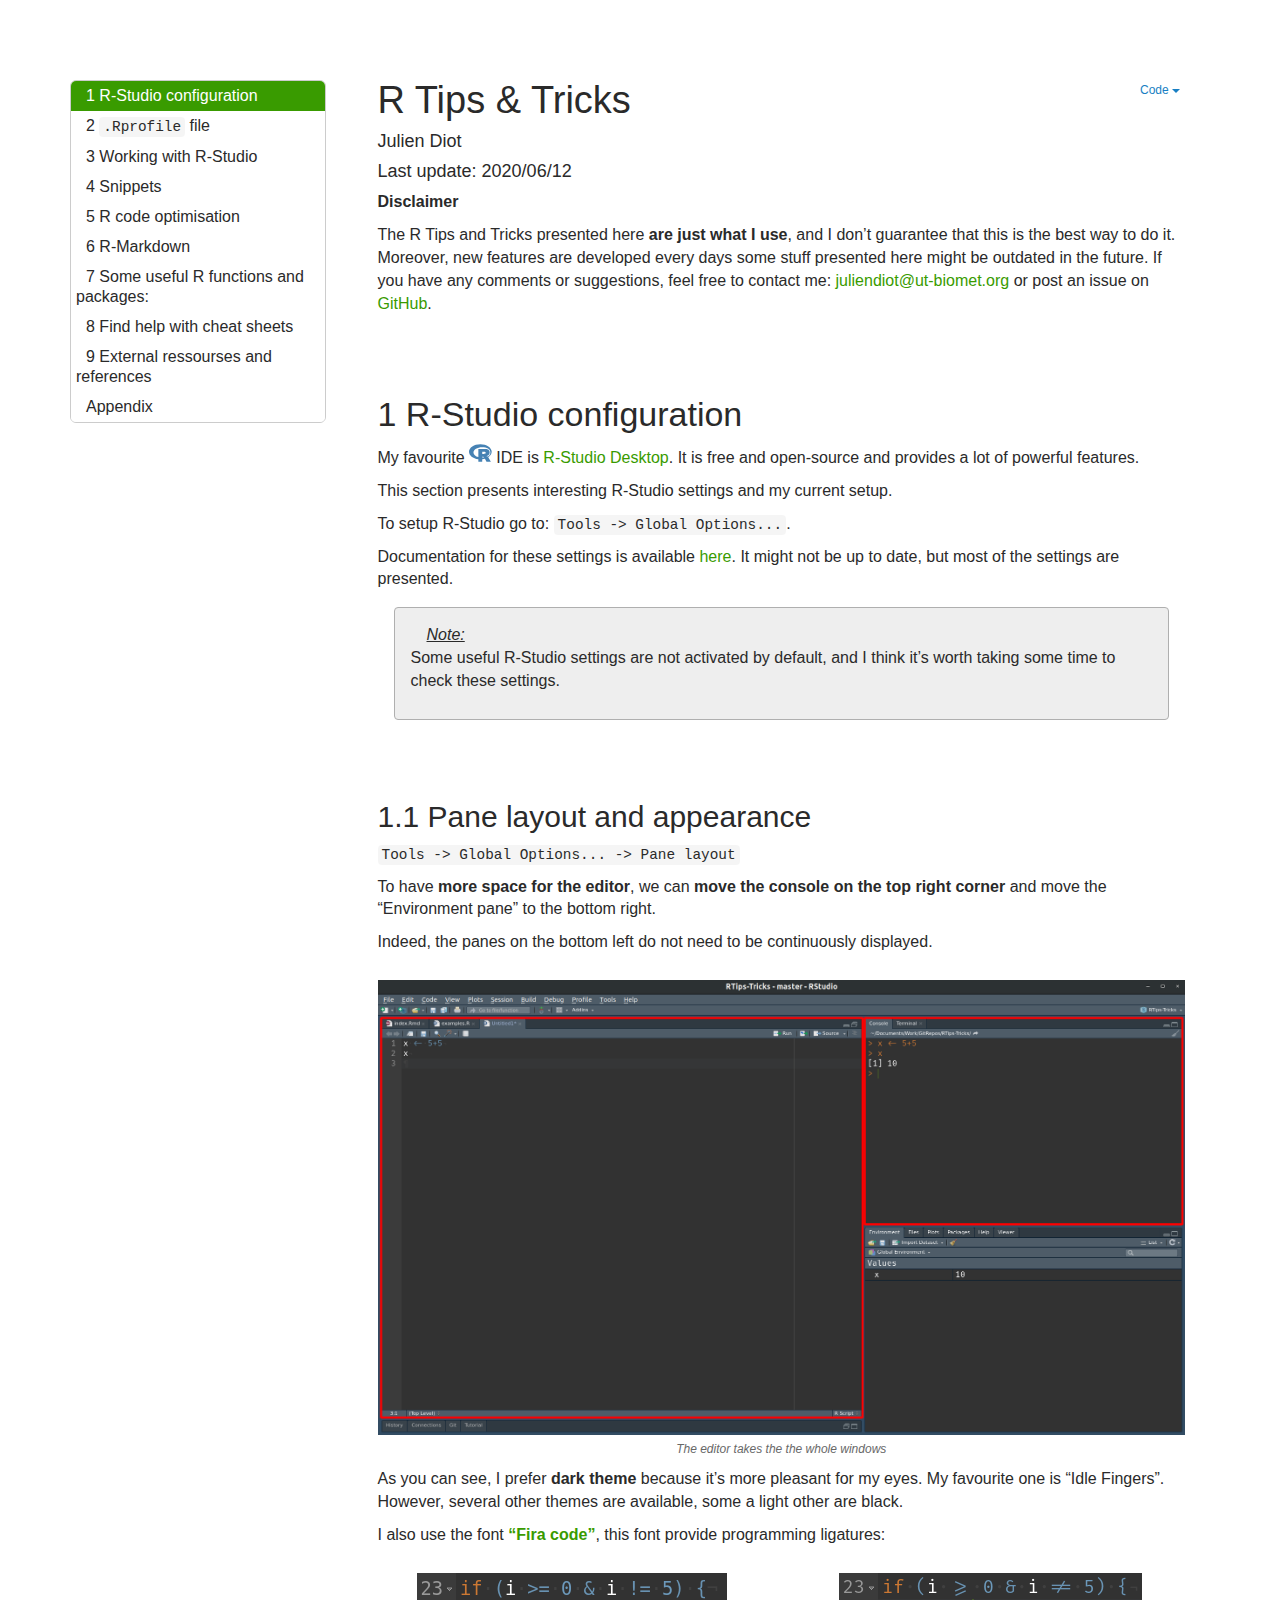
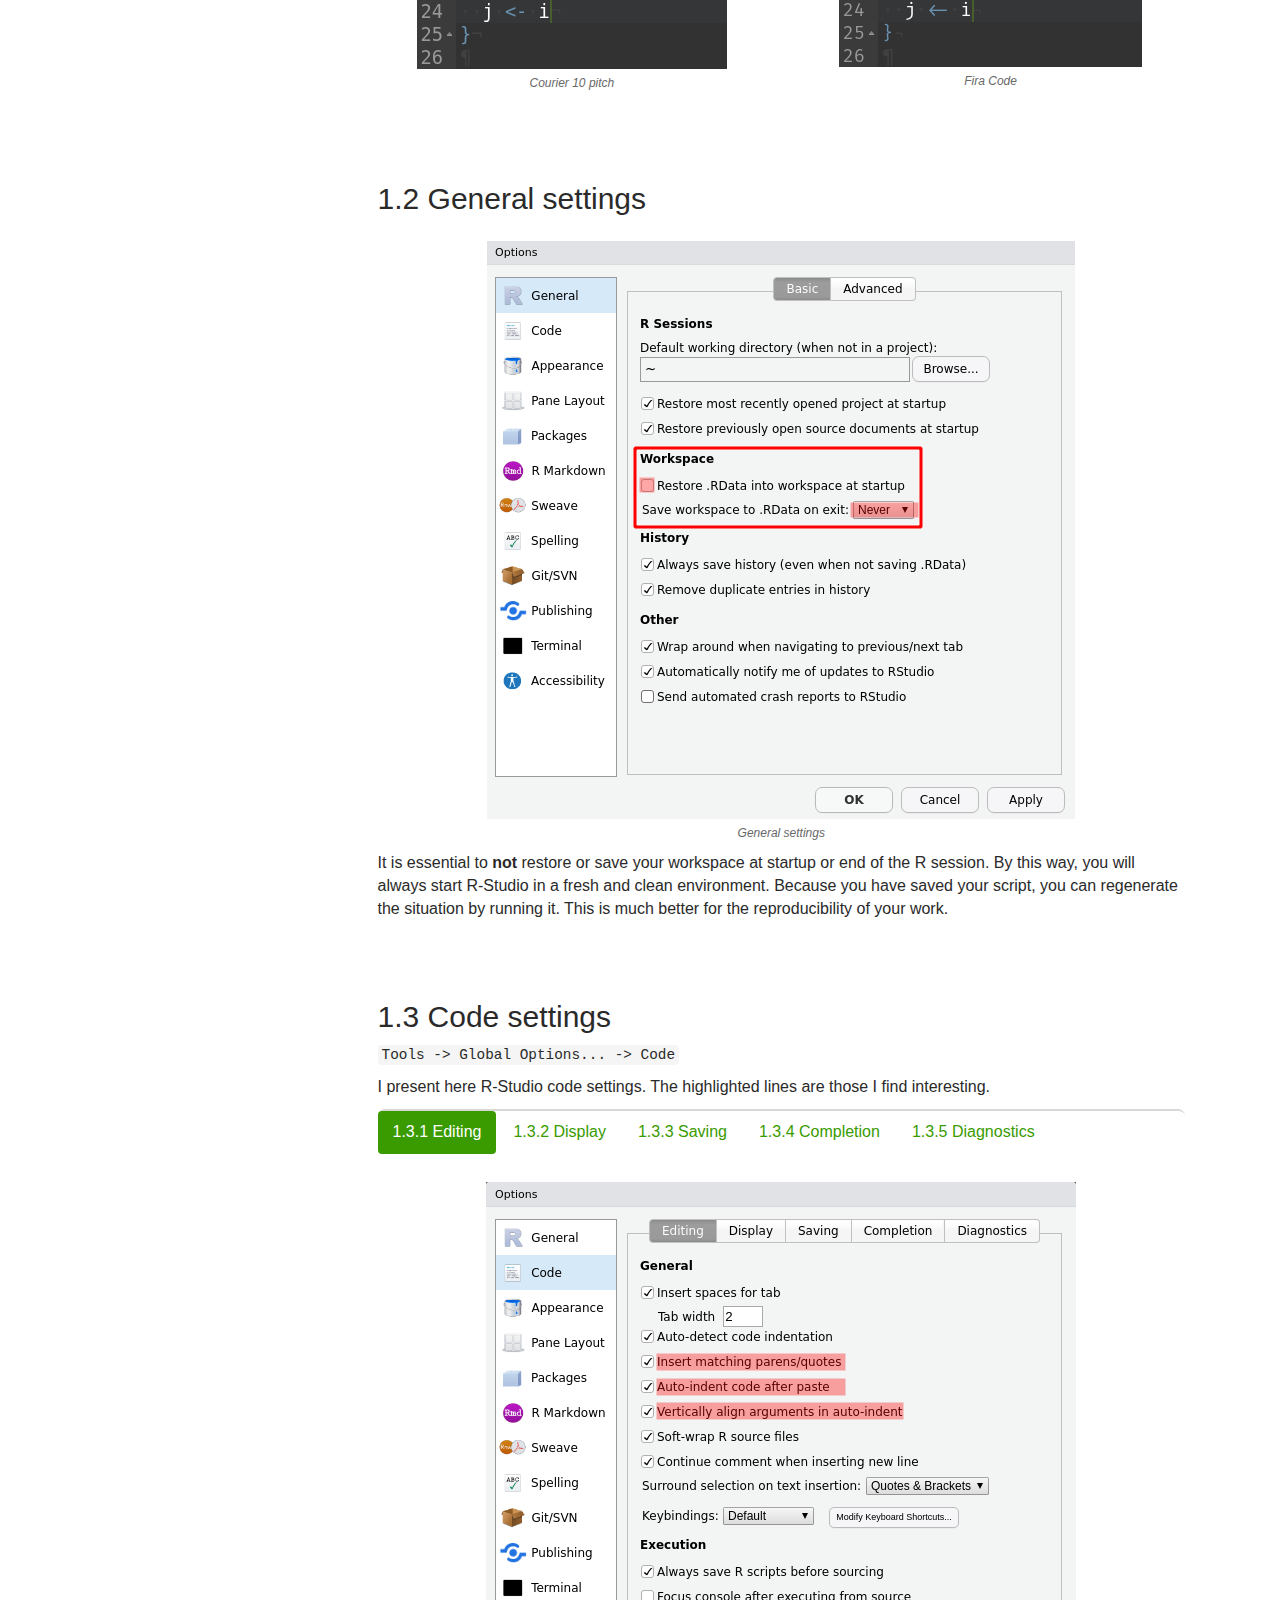
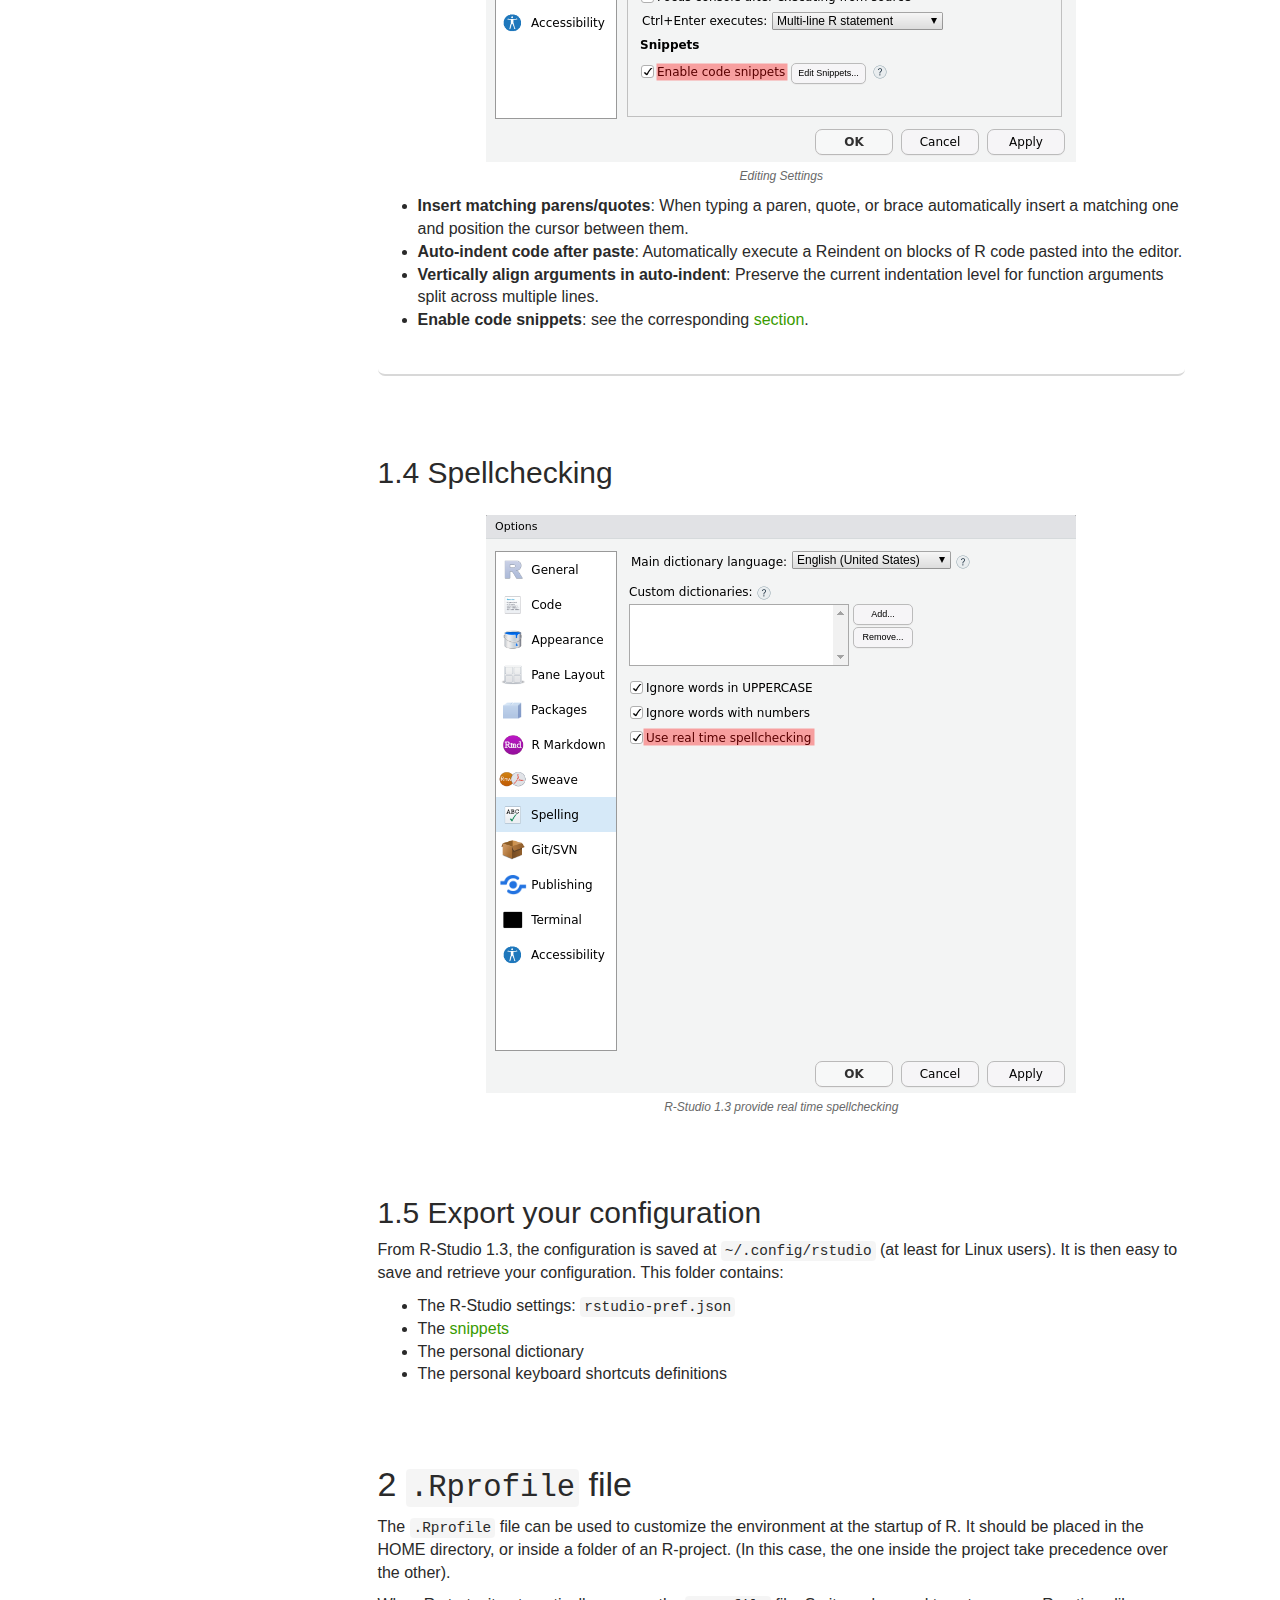
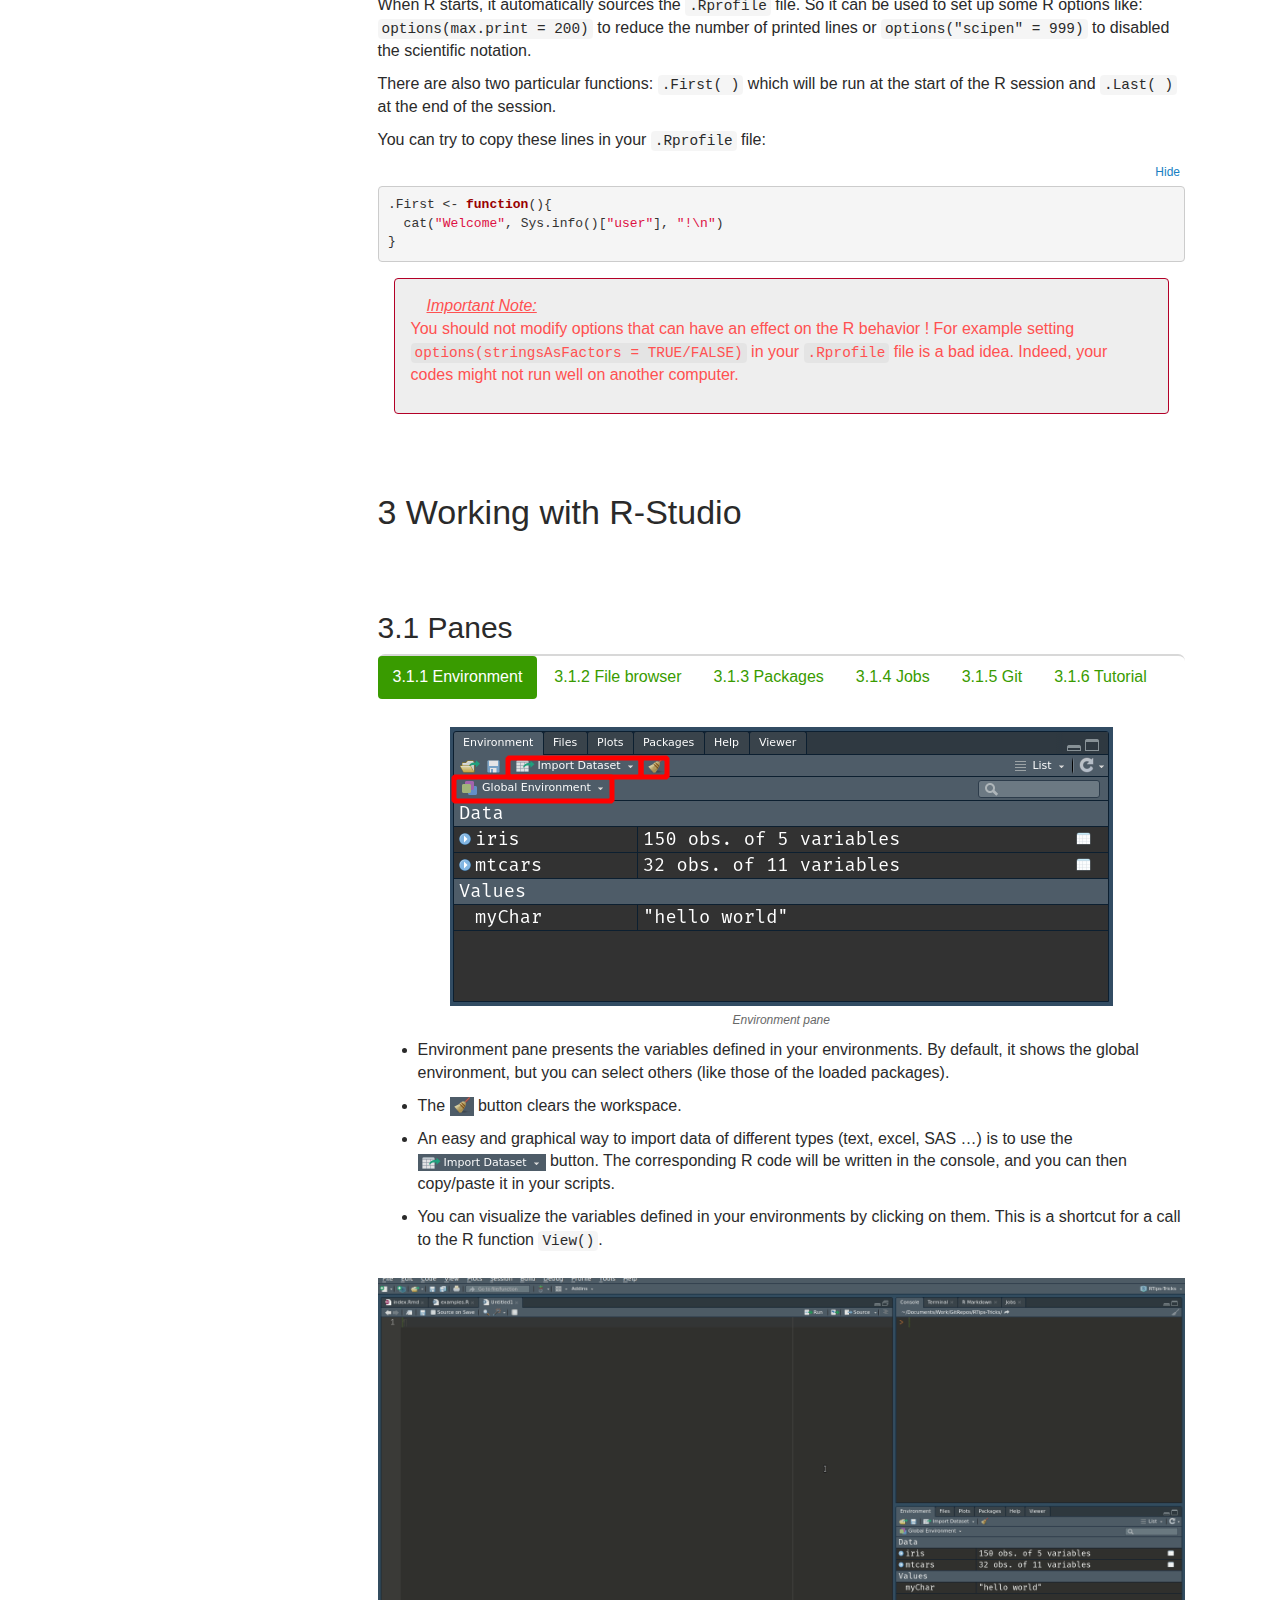
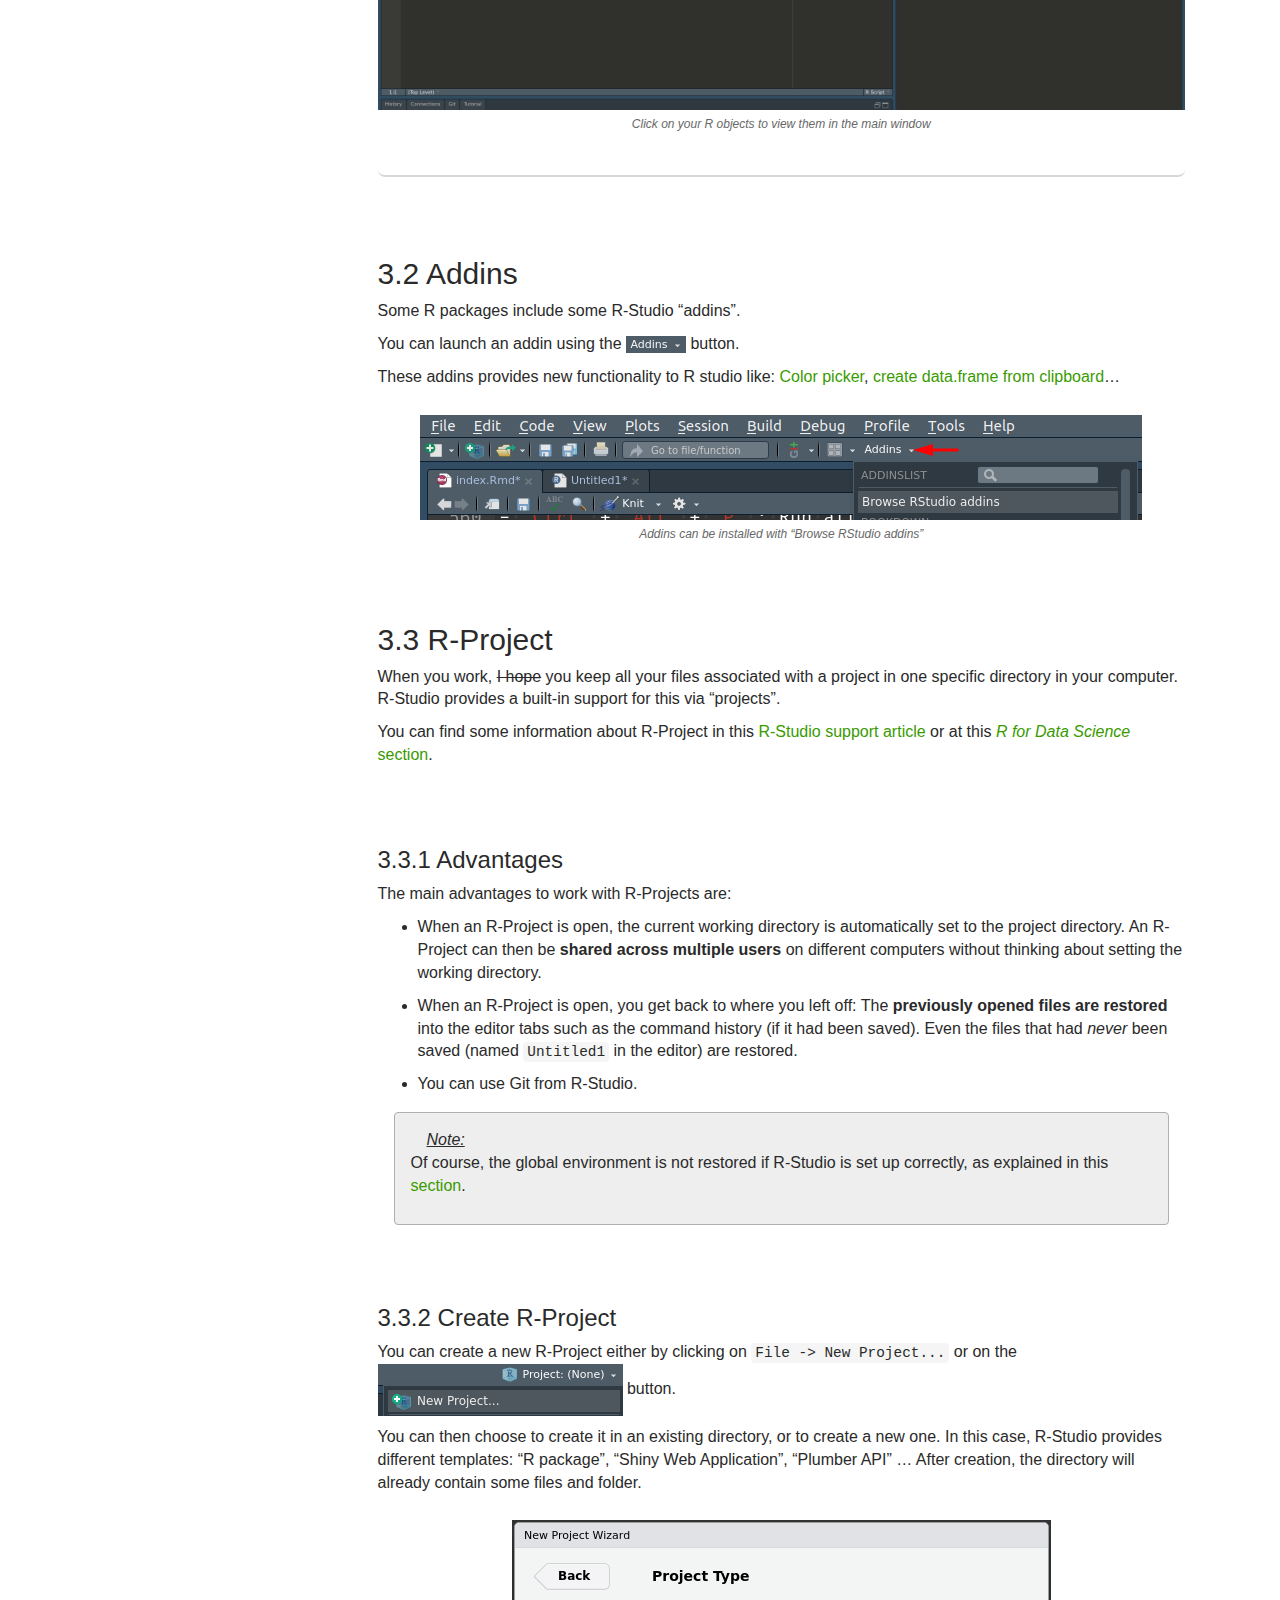
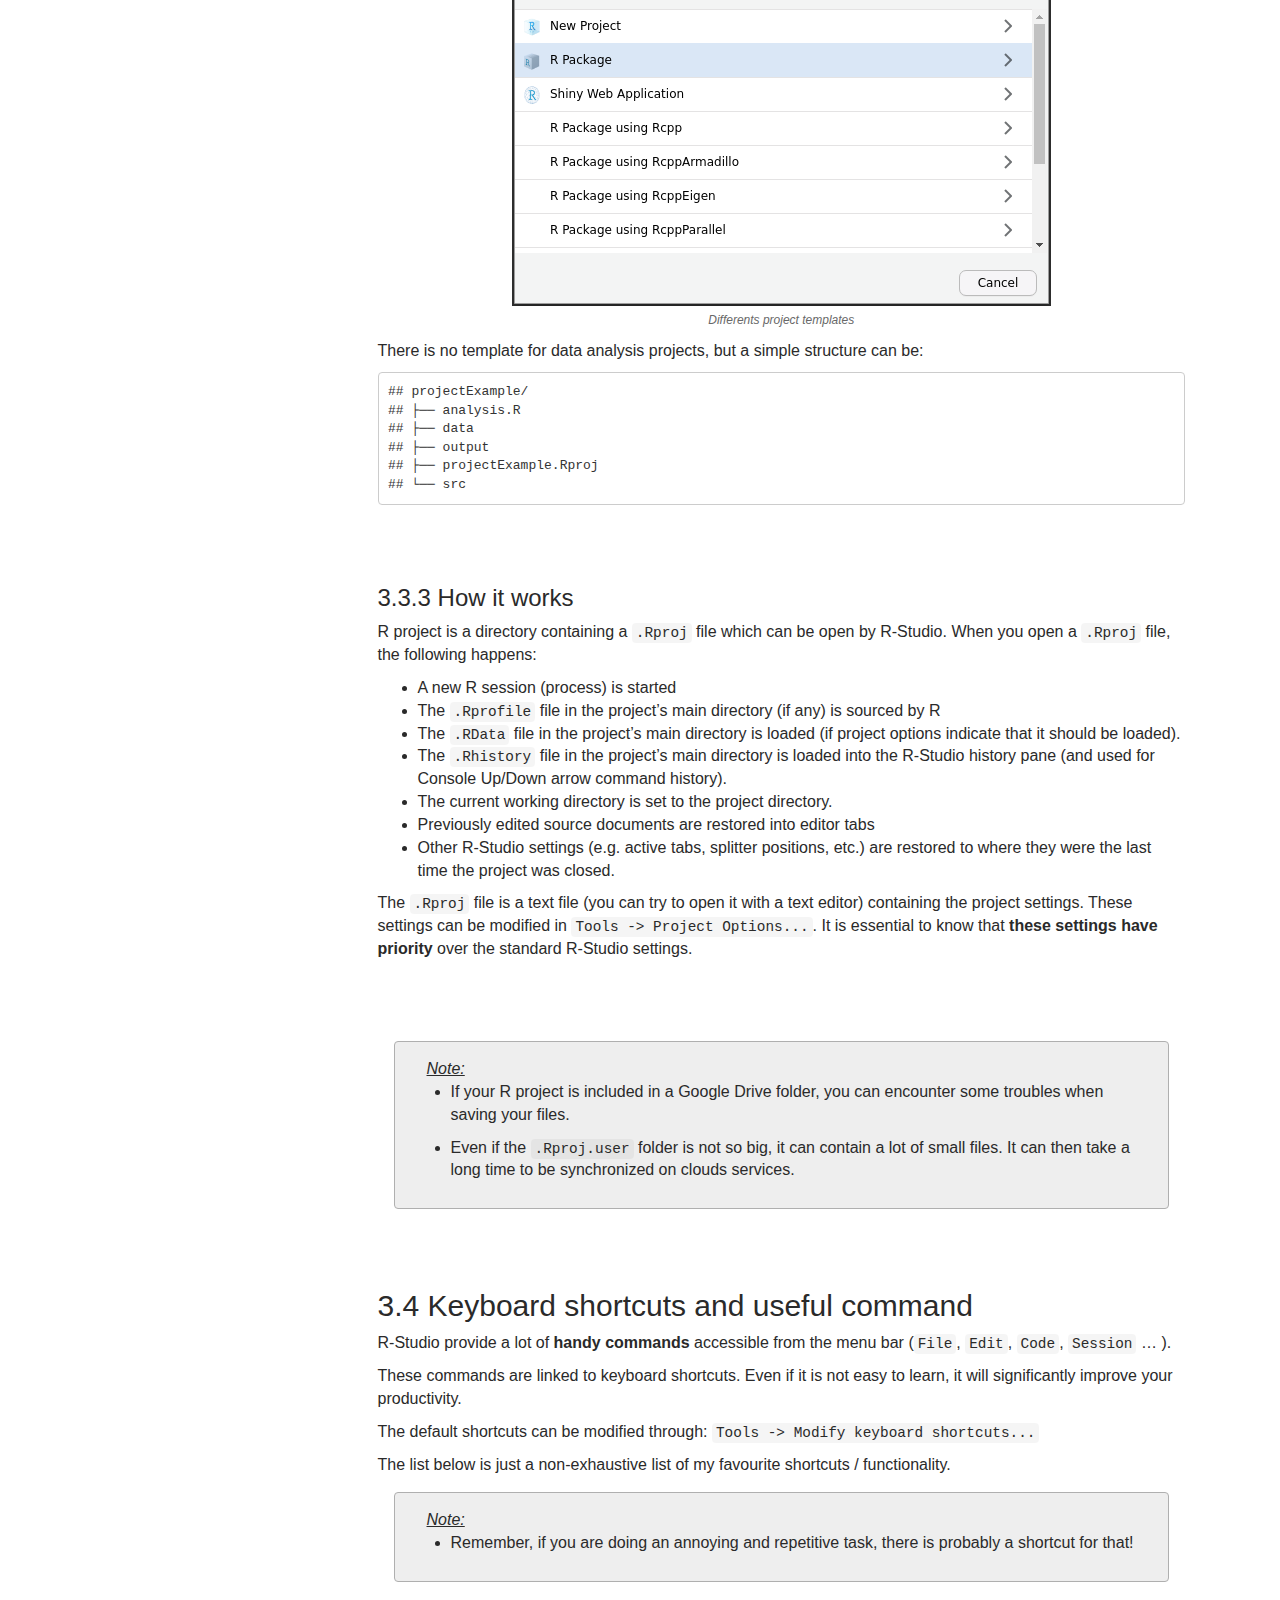
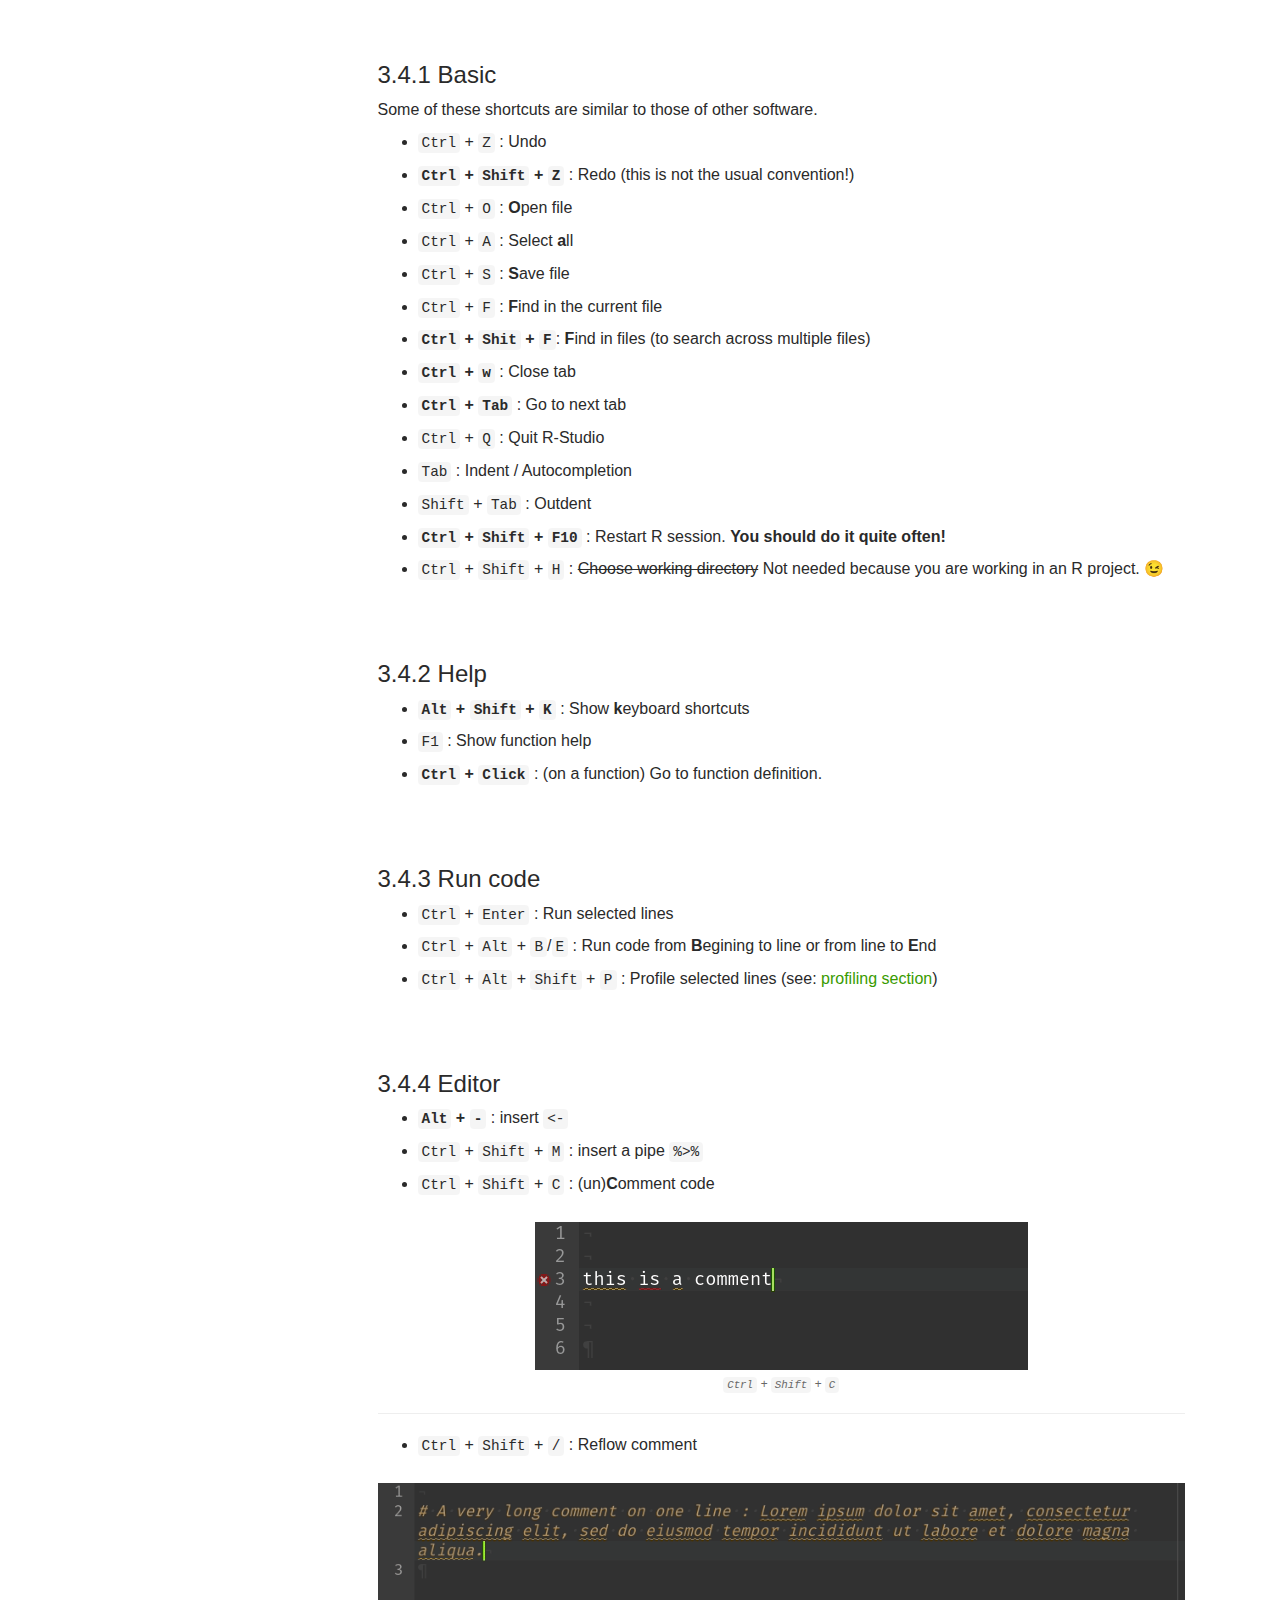
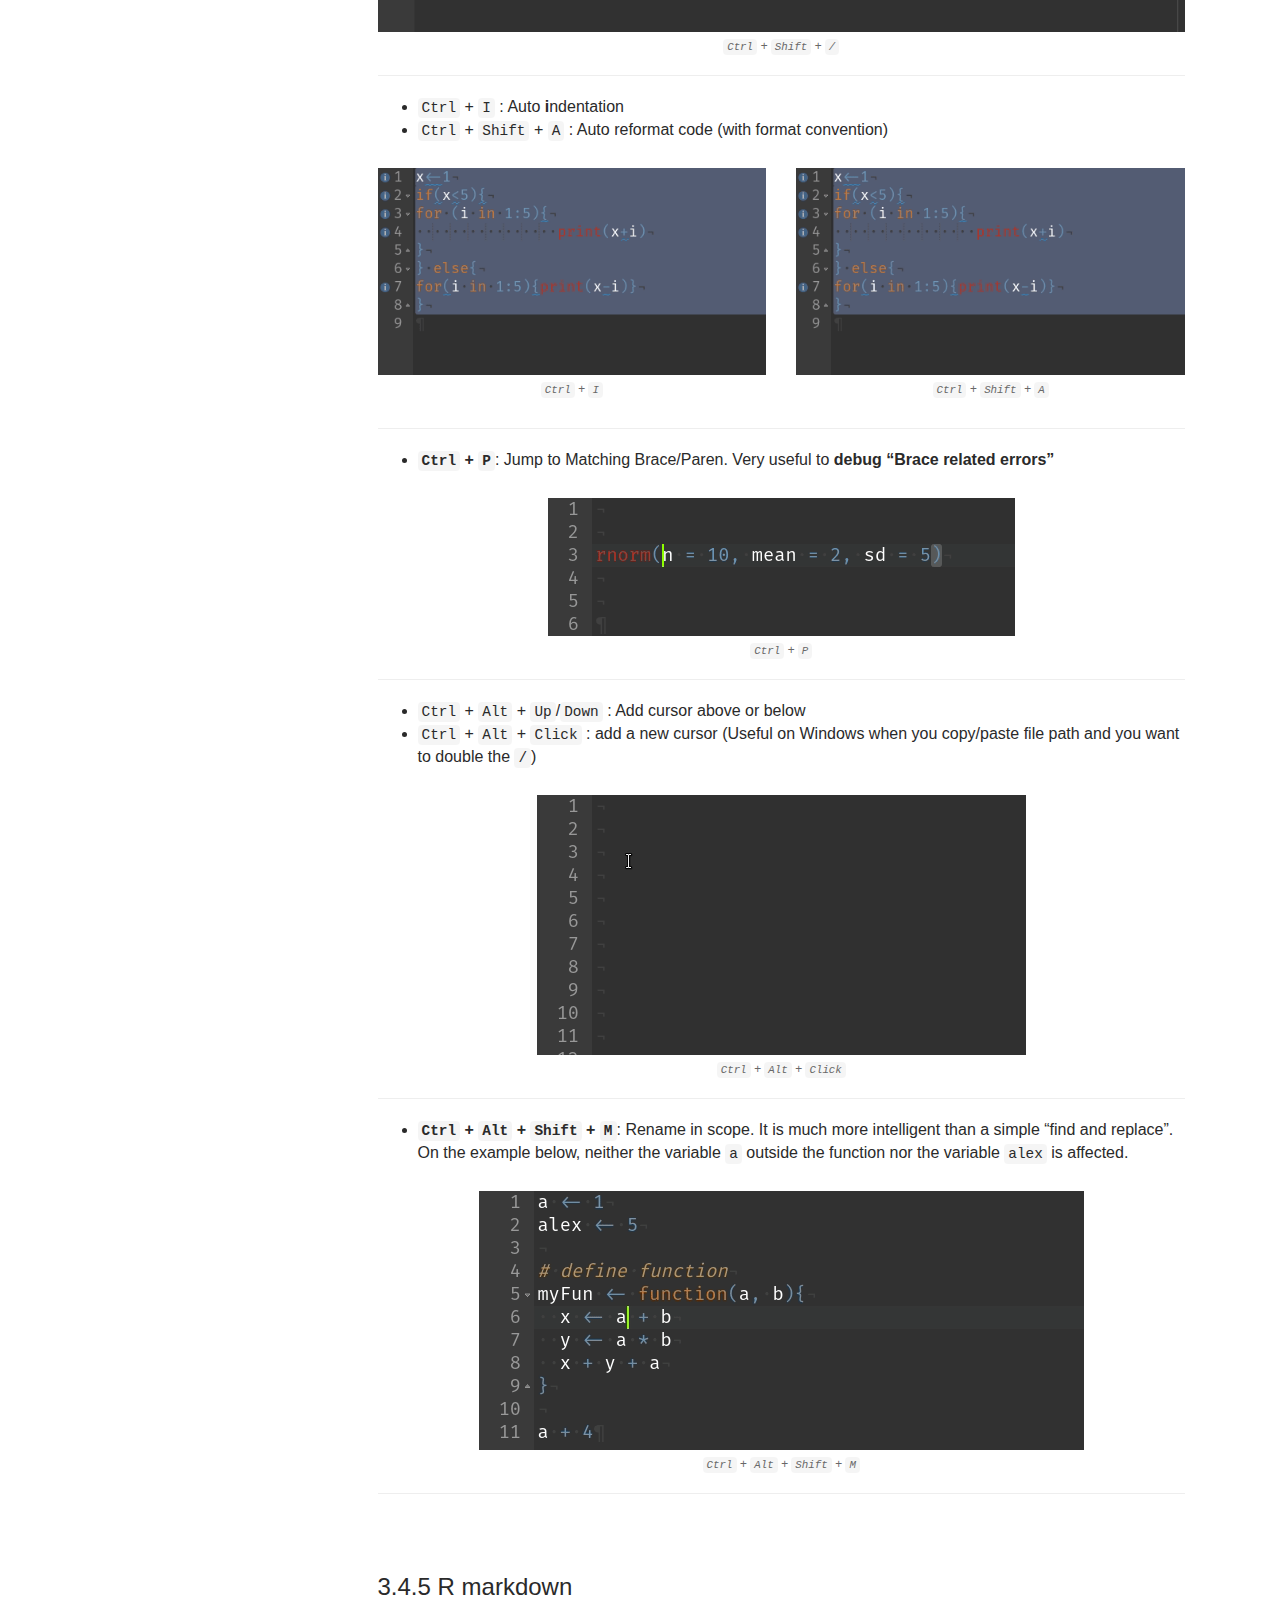
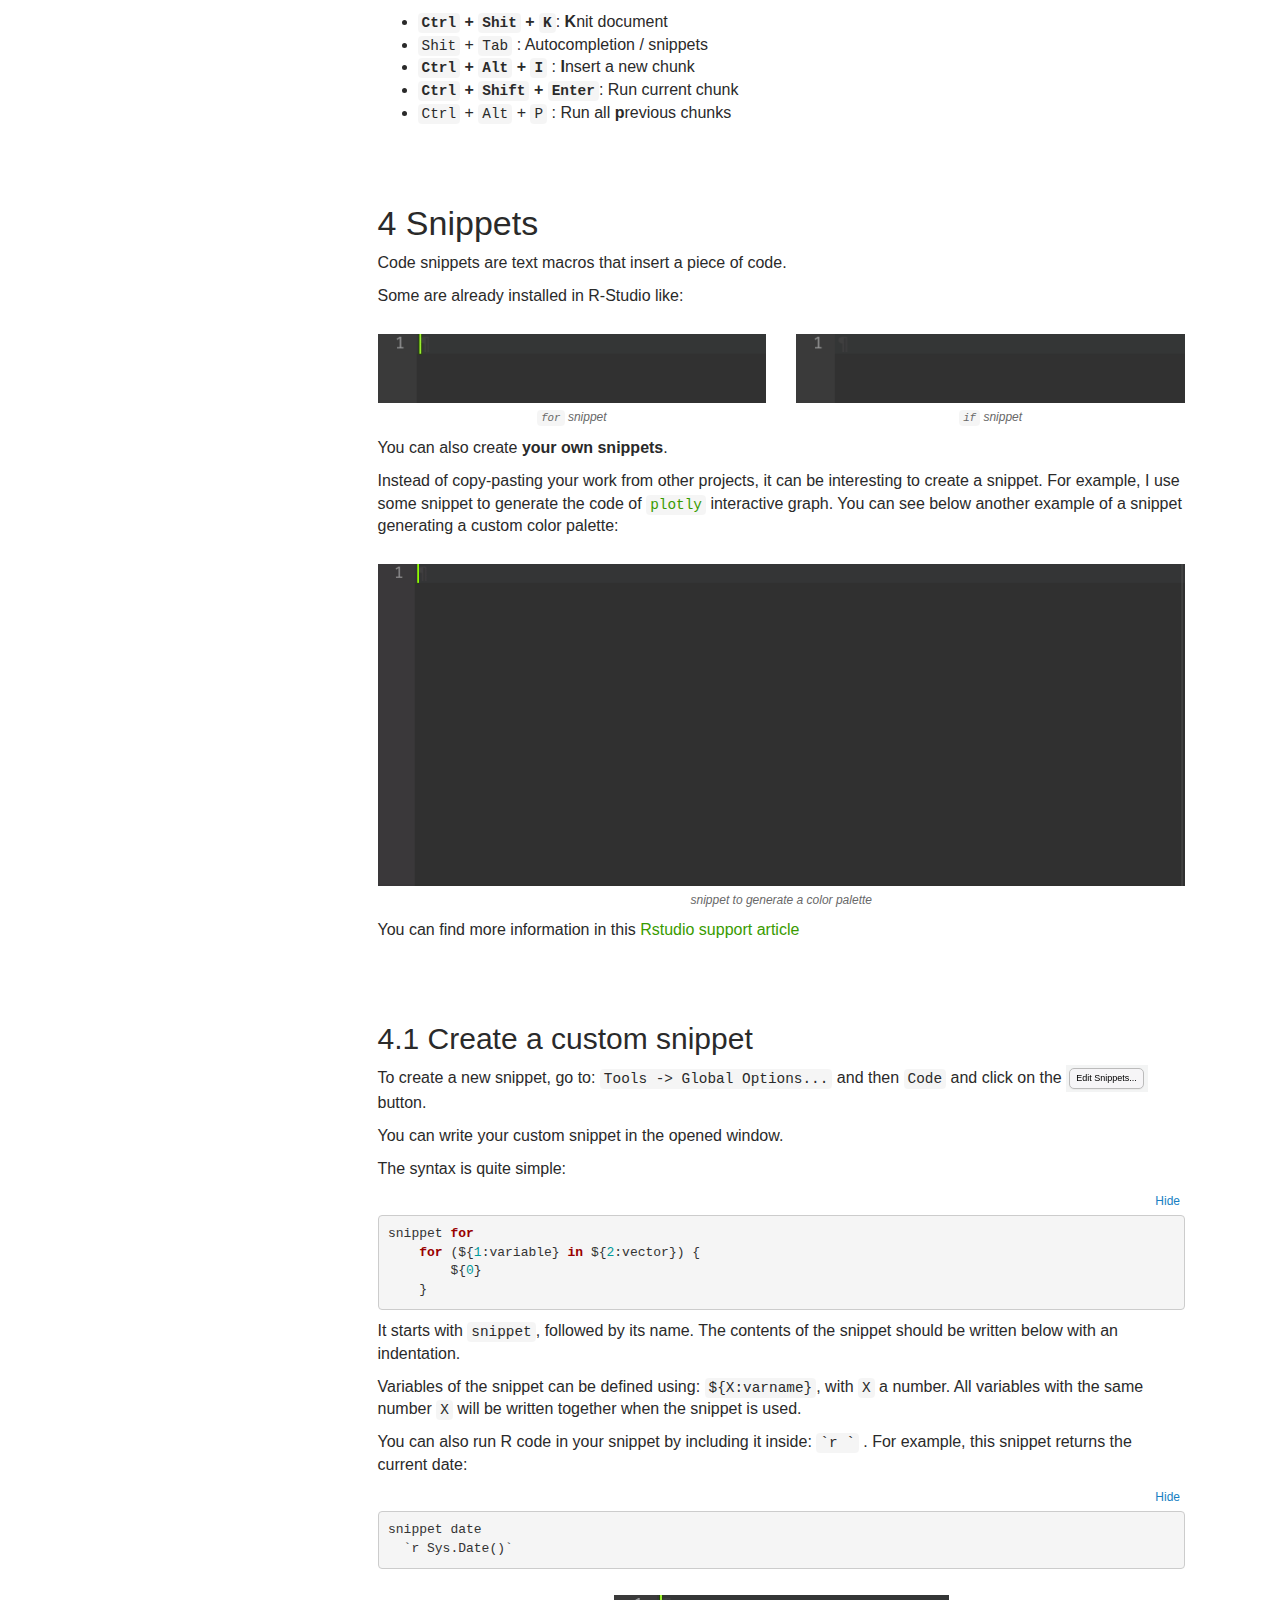
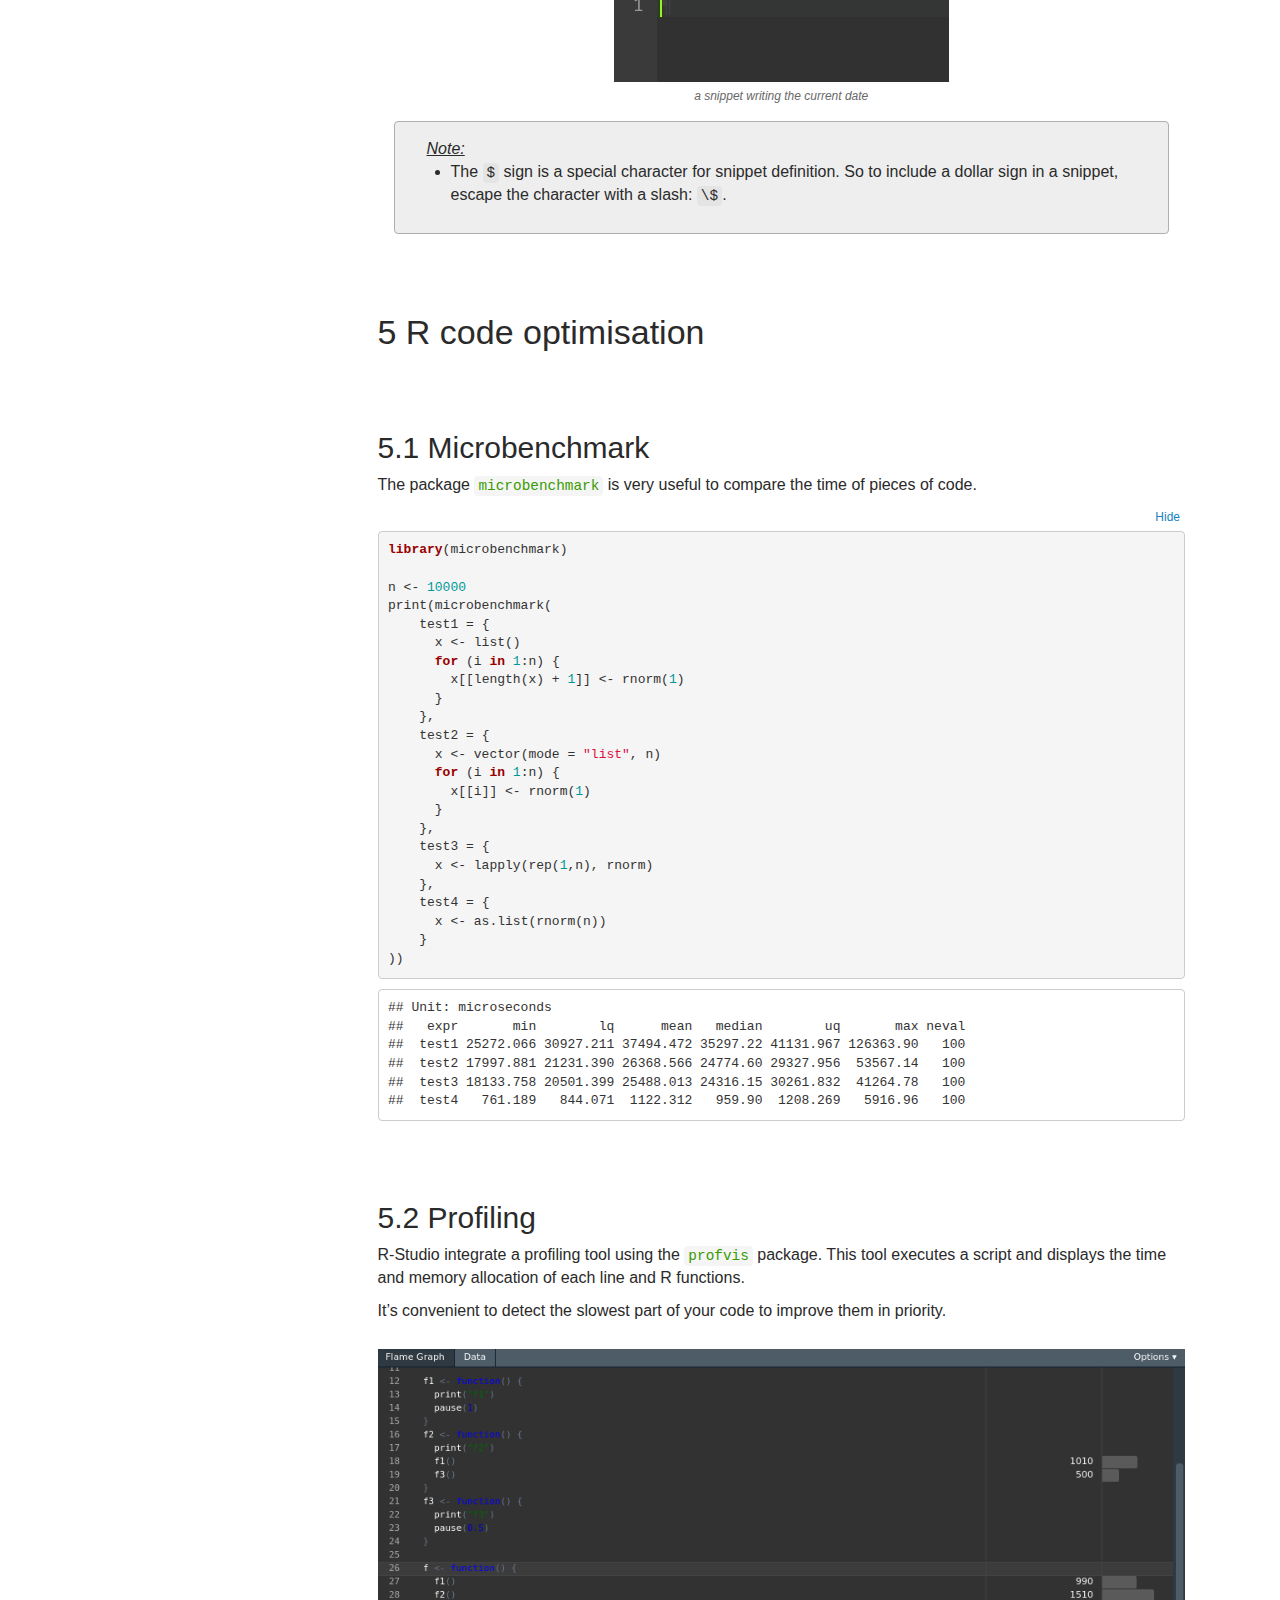
==== commit 102f3d70: "better references" ====
--- a/index.html
+++ b/index.html
@@ -277,7 +277,7 @@
 
 <h1 class="title toc-ignore">R Tips &amp; Tricks</h1>
 <h4 class="author">Julien Diot</h4>
-<h4 class="date">Last update: 2020/05/14</h4>
+<h4 class="date">Last update: 2020/06/12</h4>
 
 </div>
 
@@ -788,11 +788,11 @@
     }
 ))</code></pre>
 <pre><code>## Unit: microseconds
-##   expr       min         lq      mean    median        uq       max neval
-##  test1 25315.498 29005.9505 32451.155 31476.379 34982.268 53198.252   100
-##  test2 18621.350 19981.9495 23577.287 23513.230 25529.824 38047.708   100
-##  test3 18361.059 19753.4200 23718.831 22029.249 25489.553 89958.976   100
-##  test4   749.183   844.1395  1011.136   942.467  1110.427  2199.816   100</code></pre>
+##   expr       min        lq      mean   median        uq       max neval
+##  test1 25272.066 30927.211 37494.472 35297.22 41131.967 126363.90   100
+##  test2 17997.881 21231.390 26368.566 24774.60 29327.956  53567.14   100
+##  test3 18133.758 20501.399 25488.013 24316.15 30261.832  41264.78   100
+##  test4   761.189   844.071  1122.312   959.90  1208.269   5916.96   100</code></pre>
 </div>
 <div id="profiling" class="section level2">
 <h2><span class="header-section-number">5.2</span> Profiling</h2>
@@ -914,19 +914,6 @@
 <div id="plotly" class="section level2">
 <h2><span class="header-section-number">7.4</span> <a href="https://plotly.com/r/"><code>plotly</code></a></h2>
 <p>The <code>plotly</code> package creates interactive plots:</p>
-<pre class="r"><code>library(plotly)</code></pre>
-<pre><code>## Loading required package: ggplot2</code></pre>
-<pre><code>## 
-## Attaching package: &#39;plotly&#39;</code></pre>
-<pre><code>## The following object is masked from &#39;package:ggplot2&#39;:
-## 
-##     last_plot</code></pre>
-<pre><code>## The following object is masked from &#39;package:stats&#39;:
-## 
-##     filter</code></pre>
-<pre><code>## The following object is masked from &#39;package:graphics&#39;:
-## 
-##     layout</code></pre>
 <pre class="r"><code>plot_ly(type = &quot;scatter&quot;,
         mode = &quot;markers&quot;,
         data = iris,
@@ -938,8 +925,8 @@
           paste(names(l), &quot;:&quot;, l, collapse = &quot;\n&quot;)
         })
 )</code></pre>
-<div id="htmlwidget-9795e9d27a168a4e6632" style="width:864px;height:480px;" class="plotly html-widget"></div>
-<script type="application/json" data-for="htmlwidget-9795e9d27a168a4e6632">{"x":{"visdat":{"6e937a0bdca7":["function () ","plotlyVisDat"]},"cur_data":"6e937a0bdca7","attrs":{"6e937a0bdca7":{"mode":"markers","x":{},"y":{},"hoverinfo":"text","text":["Sepal.Length : 5.1<br />Sepal.Width : 3.5<br />Petal.Length : 1.4<br />Petal.Width : 0.2<br />Species : setosa","Sepal.Length : 4.9<br />Sepal.Width : 3.0<br />Petal.Length : 1.4<br />Petal.Width : 0.2<br />Species : setosa","Sepal.Length : 4.7<br />Sepal.Width : 3.2<br />Petal.Length : 1.3<br />Petal.Width : 0.2<br />Species : setosa","Sepal.Length : 4.6<br />Sepal.Width : 3.1<br />Petal.Length : 1.5<br />Petal.Width : 0.2<br />Species : setosa","Sepal.Length : 5.0<br />Sepal.Width : 3.6<br />Petal.Length : 1.4<br />Petal.Width : 0.2<br />Species : setosa","Sepal.Length : 5.4<br />Sepal.Width : 3.9<br />Petal.Length : 1.7<br />Petal.Width : 0.4<br />Species : setosa","Sepal.Length : 4.6<br />Sepal.Width : 3.4<br />Petal.Length : 1.4<br />Petal.Width : 0.3<br />Species : setosa","Sepal.Length : 5.0<br />Sepal.Width : 3.4<br />Petal.Length : 1.5<br />Petal.Width : 0.2<br />Species : setosa","Sepal.Length : 4.4<br />Sepal.Width : 2.9<br />Petal.Length : 1.4<br />Petal.Width : 0.2<br />Species : setosa","Sepal.Length : 4.9<br />Sepal.Width : 3.1<br />Petal.Length : 1.5<br />Petal.Width : 0.1<br />Species : setosa","Sepal.Length : 5.4<br />Sepal.Width : 3.7<br />Petal.Length : 1.5<br />Petal.Width : 0.2<br />Species : setosa","Sepal.Length : 4.8<br />Sepal.Width : 3.4<br />Petal.Length : 1.6<br />Petal.Width : 0.2<br />Species : setosa","Sepal.Length : 4.8<br />Sepal.Width : 3.0<br />Petal.Length : 1.4<br />Petal.Width : 0.1<br />Species : setosa","Sepal.Length : 4.3<br />Sepal.Width : 3.0<br />Petal.Length : 1.1<br />Petal.Width : 0.1<br />Species : setosa","Sepal.Length : 5.8<br />Sepal.Width : 4.0<br />Petal.Length : 1.2<br />Petal.Width : 0.2<br />Species : setosa","Sepal.Length : 5.7<br />Sepal.Width : 4.4<br />Petal.Length : 1.5<br />Petal.Width : 0.4<br />Species : setosa","Sepal.Length : 5.4<br />Sepal.Width : 3.9<br />Petal.Length : 1.3<br />Petal.Width : 0.4<br />Species : setosa","Sepal.Length : 5.1<br />Sepal.Width : 3.5<br />Petal.Length : 1.4<br />Petal.Width : 0.3<br />Species : setosa","Sepal.Length : 5.7<br />Sepal.Width : 3.8<br />Petal.Length : 1.7<br />Petal.Width : 0.3<br />Species : setosa","Sepal.Length : 5.1<br />Sepal.Width : 3.8<br />Petal.Length : 1.5<br />Petal.Width : 0.3<br />Species : setosa","Sepal.Length : 5.4<br />Sepal.Width : 3.4<br />Petal.Length : 1.7<br />Petal.Width : 0.2<br />Species : setosa","Sepal.Length : 5.1<br />Sepal.Width : 3.7<br />Petal.Length : 1.5<br />Petal.Width : 0.4<br />Species : setosa","Sepal.Length : 4.6<br />Sepal.Width : 3.6<br />Petal.Length : 1.0<br />Petal.Width : 0.2<br />Species : setosa","Sepal.Length : 5.1<br />Sepal.Width : 3.3<br />Petal.Length : 1.7<br />Petal.Width : 0.5<br />Species : setosa","Sepal.Length : 4.8<br />Sepal.Width : 3.4<br />Petal.Length : 1.9<br />Petal.Width : 0.2<br />Species : setosa","Sepal.Length : 5.0<br />Sepal.Width : 3.0<br />Petal.Length : 1.6<br />Petal.Width : 0.2<br />Species : setosa","Sepal.Length : 5.0<br />Sepal.Width : 3.4<br />Petal.Length : 1.6<br />Petal.Width : 0.4<br />Species : setosa","Sepal.Length : 5.2<br />Sepal.Width : 3.5<br />Petal.Length : 1.5<br />Petal.Width : 0.2<br />Species : setosa","Sepal.Length : 5.2<br />Sepal.Width : 3.4<br />Petal.Length : 1.4<br />Petal.Width : 0.2<br />Species : setosa","Sepal.Length : 4.7<br />Sepal.Width : 3.2<br />Petal.Length : 1.6<br />Petal.Width : 0.2<br />Species : setosa","Sepal.Length : 4.8<br />Sepal.Width : 3.1<br />Petal.Length : 1.6<br />Petal.Width : 0.2<br />Species : setosa","Sepal.Length : 5.4<br />Sepal.Width : 3.4<br />Petal.Length : 1.5<br />Petal.Width : 0.4<br />Species : setosa","Sepal.Length : 5.2<br />Sepal.Width : 4.1<br />Petal.Length : 1.5<br />Petal.Width : 0.1<br />Species : setosa","Sepal.Length : 5.5<br />Sepal.Width : 4.2<br />Petal.Length : 1.4<br />Petal.Width : 0.2<br />Species : setosa","Sepal.Length : 4.9<br />Sepal.Width : 3.1<br />Petal.Length : 1.5<br />Petal.Width : 0.2<br />Species : setosa","Sepal.Length : 5.0<br />Sepal.Width : 3.2<br />Petal.Length : 1.2<br />Petal.Width : 0.2<br />Species : setosa","Sepal.Length : 5.5<br />Sepal.Width : 3.5<br />Petal.Length : 1.3<br />Petal.Width : 0.2<br />Species : setosa","Sepal.Length : 4.9<br />Sepal.Width : 3.6<br />Petal.Length : 1.4<br />Petal.Width : 0.1<br />Species : setosa","Sepal.Length : 4.4<br />Sepal.Width : 3.0<br />Petal.Length : 1.3<br />Petal.Width : 0.2<br />Species : setosa","Sepal.Length : 5.1<br />Sepal.Width : 3.4<br />Petal.Length : 1.5<br />Petal.Width : 0.2<br />Species : setosa","Sepal.Length : 5.0<br />Sepal.Width : 3.5<br />Petal.Length : 1.3<br />Petal.Width : 0.3<br />Species : setosa","Sepal.Length : 4.5<br />Sepal.Width : 2.3<br />Petal.Length : 1.3<br />Petal.Width : 0.3<br />Species : setosa","Sepal.Length : 4.4<br />Sepal.Width : 3.2<br />Petal.Length : 1.3<br />Petal.Width : 0.2<br />Species : setosa","Sepal.Length : 5.0<br />Sepal.Width : 3.5<br />Petal.Length : 1.6<br />Petal.Width : 0.6<br />Species : setosa","Sepal.Length : 5.1<br />Sepal.Width : 3.8<br />Petal.Length : 1.9<br />Petal.Width : 0.4<br />Species : setosa","Sepal.Length : 4.8<br />Sepal.Width : 3.0<br />Petal.Length : 1.4<br />Petal.Width : 0.3<br />Species : setosa","Sepal.Length : 5.1<br />Sepal.Width : 3.8<br />Petal.Length : 1.6<br />Petal.Width : 0.2<br />Species : setosa","Sepal.Length : 4.6<br />Sepal.Width : 3.2<br />Petal.Length : 1.4<br />Petal.Width : 0.2<br />Species : setosa","Sepal.Length : 5.3<br />Sepal.Width : 3.7<br />Petal.Length : 1.5<br />Petal.Width : 0.2<br />Species : setosa","Sepal.Length : 5.0<br />Sepal.Width : 3.3<br />Petal.Length : 1.4<br />Petal.Width : 0.2<br />Species : setosa","Sepal.Length : 7.0<br />Sepal.Width : 3.2<br />Petal.Length : 4.7<br />Petal.Width : 1.4<br />Species : versicolor","Sepal.Length : 6.4<br />Sepal.Width : 3.2<br />Petal.Length : 4.5<br />Petal.Width : 1.5<br />Species : versicolor","Sepal.Length : 6.9<br />Sepal.Width : 3.1<br />Petal.Length : 4.9<br />Petal.Width : 1.5<br />Species : versicolor","Sepal.Length : 5.5<br />Sepal.Width : 2.3<br />Petal.Length : 4.0<br />Petal.Width : 1.3<br />Species : versicolor","Sepal.Length : 6.5<br />Sepal.Width : 2.8<br />Petal.Length : 4.6<br />Petal.Width : 1.5<br />Species : versicolor","Sepal.Length : 5.7<br />Sepal.Width : 2.8<br />Petal.Length : 4.5<br />Petal.Width : 1.3<br />Species : versicolor","Sepal.Length : 6.3<br />Sepal.Width : 3.3<br />Petal.Length : 4.7<br />Petal.Width : 1.6<br />Species : versicolor","Sepal.Length : 4.9<br />Sepal.Width : 2.4<br />Petal.Length : 3.3<br />Petal.Width : 1.0<br />Species : versicolor","Sepal.Length : 6.6<br />Sepal.Width : 2.9<br />Petal.Length : 4.6<br />Petal.Width : 1.3<br />Species : versicolor","Sepal.Length : 5.2<br />Sepal.Width : 2.7<br />Petal.Length : 3.9<br />Petal.Width : 1.4<br />Species : versicolor","Sepal.Length : 5.0<br />Sepal.Width : 2.0<br />Petal.Length : 3.5<br />Petal.Width : 1.0<br />Species : versicolor","Sepal.Length : 5.9<br />Sepal.Width : 3.0<br />Petal.Length : 4.2<br />Petal.Width : 1.5<br />Species : versicolor","Sepal.Length : 6.0<br />Sepal.Width : 2.2<br />Petal.Length : 4.0<br />Petal.Width : 1.0<br />Species : versicolor","Sepal.Length : 6.1<br />Sepal.Width : 2.9<br />Petal.Length : 4.7<br />Petal.Width : 1.4<br />Species : versicolor","Sepal.Length : 5.6<br />Sepal.Width : 2.9<br />Petal.Length : 3.6<br />Petal.Width : 1.3<br />Species : versicolor","Sepal.Length : 6.7<br />Sepal.Width : 3.1<br />Petal.Length : 4.4<br />Petal.Width : 1.4<br />Species : versicolor","Sepal.Length : 5.6<br />Sepal.Width : 3.0<br />Petal.Length : 4.5<br />Petal.Width : 1.5<br />Species : versicolor","Sepal.Length : 5.8<br />Sepal.Width : 2.7<br />Petal.Length : 4.1<br />Petal.Width : 1.0<br />Species : versicolor","Sepal.Length : 6.2<br />Sepal.Width : 2.2<br />Petal.Length : 4.5<br />Petal.Width : 1.5<br />Species : versicolor","Sepal.Length : 5.6<br />Sepal.Width : 2.5<br />Petal.Length : 3.9<br />Petal.Width : 1.1<br />Species : versicolor","Sepal.Length : 5.9<br />Sepal.Width : 3.2<br />Petal.Length : 4.8<br />Petal.Width : 1.8<br />Species : versicolor","Sepal.Length : 6.1<br />Sepal.Width : 2.8<br />Petal.Length : 4.0<br />Petal.Width : 1.3<br />Species : versicolor","Sepal.Length : 6.3<br />Sepal.Width : 2.5<br />Petal.Length : 4.9<br />Petal.Width : 1.5<br />Species : versicolor","Sepal.Length : 6.1<br />Sepal.Width : 2.8<br />Petal.Length : 4.7<br />Petal.Width : 1.2<br />Species : versicolor","Sepal.Length : 6.4<br />Sepal.Width : 2.9<br />Petal.Length : 4.3<br />Petal.Width : 1.3<br />Species : versicolor","Sepal.Length : 6.6<br />Sepal.Width : 3.0<br />Petal.Length : 4.4<br />Petal.Width : 1.4<br />Species : versicolor","Sepal.Length : 6.8<br />Sepal.Width : 2.8<br />Petal.Length : 4.8<br />Petal.Width : 1.4<br />Species : versicolor","Sepal.Length : 6.7<br />Sepal.Width : 3.0<br />Petal.Length : 5.0<br />Petal.Width : 1.7<br />Species : versicolor","Sepal.Length : 6.0<br />Sepal.Width : 2.9<br />Petal.Length : 4.5<br />Petal.Width : 1.5<br />Species : versicolor","Sepal.Length : 5.7<br />Sepal.Width : 2.6<br />Petal.Length : 3.5<br />Petal.Width : 1.0<br />Species : versicolor","Sepal.Length : 5.5<br />Sepal.Width : 2.4<br />Petal.Length : 3.8<br />Petal.Width : 1.1<br />Species : versicolor","Sepal.Length : 5.5<br />Sepal.Width : 2.4<br />Petal.Length : 3.7<br />Petal.Width : 1.0<br />Species : versicolor","Sepal.Length : 5.8<br />Sepal.Width : 2.7<br />Petal.Length : 3.9<br />Petal.Width : 1.2<br />Species : versicolor","Sepal.Length : 6.0<br />Sepal.Width : 2.7<br />Petal.Length : 5.1<br />Petal.Width : 1.6<br />Species : versicolor","Sepal.Length : 5.4<br />Sepal.Width : 3.0<br />Petal.Length : 4.5<br />Petal.Width : 1.5<br />Species : versicolor","Sepal.Length : 6.0<br />Sepal.Width : 3.4<br />Petal.Length : 4.5<br />Petal.Width : 1.6<br />Species : versicolor","Sepal.Length : 6.7<br />Sepal.Width : 3.1<br />Petal.Length : 4.7<br />Petal.Width : 1.5<br />Species : versicolor","Sepal.Length : 6.3<br />Sepal.Width : 2.3<br />Petal.Length : 4.4<br />Petal.Width : 1.3<br />Species : versicolor","Sepal.Length : 5.6<br />Sepal.Width : 3.0<br />Petal.Length : 4.1<br />Petal.Width : 1.3<br />Species : versicolor","Sepal.Length : 5.5<br />Sepal.Width : 2.5<br />Petal.Length : 4.0<br />Petal.Width : 1.3<br />Species : versicolor","Sepal.Length : 5.5<br />Sepal.Width : 2.6<br />Petal.Length : 4.4<br />Petal.Width : 1.2<br />Species : versicolor","Sepal.Length : 6.1<br />Sepal.Width : 3.0<br />Petal.Length : 4.6<br />Petal.Width : 1.4<br />Species : versicolor","Sepal.Length : 5.8<br />Sepal.Width : 2.6<br />Petal.Length : 4.0<br />Petal.Width : 1.2<br />Species : versicolor","Sepal.Length : 5.0<br />Sepal.Width : 2.3<br />Petal.Length : 3.3<br />Petal.Width : 1.0<br />Species : versicolor","Sepal.Length : 5.6<br />Sepal.Width : 2.7<br />Petal.Length : 4.2<br />Petal.Width : 1.3<br />Species : versicolor","Sepal.Length : 5.7<br />Sepal.Width : 3.0<br />Petal.Length : 4.2<br />Petal.Width : 1.2<br />Species : versicolor","Sepal.Length : 5.7<br />Sepal.Width : 2.9<br />Petal.Length : 4.2<br />Petal.Width : 1.3<br />Species : versicolor","Sepal.Length : 6.2<br />Sepal.Width : 2.9<br />Petal.Length : 4.3<br />Petal.Width : 1.3<br />Species : versicolor","Sepal.Length : 5.1<br />Sepal.Width : 2.5<br />Petal.Length : 3.0<br />Petal.Width : 1.1<br />Species : versicolor","Sepal.Length : 5.7<br />Sepal.Width : 2.8<br />Petal.Length : 4.1<br />Petal.Width : 1.3<br />Species : versicolor","Sepal.Length : 6.3<br />Sepal.Width : 3.3<br />Petal.Length : 6.0<br />Petal.Width : 2.5<br />Species : virginica","Sepal.Length : 5.8<br />Sepal.Width : 2.7<br />Petal.Length : 5.1<br />Petal.Width : 1.9<br />Species : virginica","Sepal.Length : 7.1<br />Sepal.Width : 3.0<br />Petal.Length : 5.9<br />Petal.Width : 2.1<br />Species : virginica","Sepal.Length : 6.3<br />Sepal.Width : 2.9<br />Petal.Length : 5.6<br />Petal.Width : 1.8<br />Species : virginica","Sepal.Length : 6.5<br />Sepal.Width : 3.0<br />Petal.Length : 5.8<br />Petal.Width : 2.2<br />Species : virginica","Sepal.Length : 7.6<br />Sepal.Width : 3.0<br />Petal.Length : 6.6<br />Petal.Width : 2.1<br />Species : virginica","Sepal.Length : 4.9<br />Sepal.Width : 2.5<br />Petal.Length : 4.5<br />Petal.Width : 1.7<br />Species : virginica","Sepal.Length : 7.3<br />Sepal.Width : 2.9<br />Petal.Length : 6.3<br />Petal.Width : 1.8<br />Species : virginica","Sepal.Length : 6.7<br />Sepal.Width : 2.5<br />Petal.Length : 5.8<br />Petal.Width : 1.8<br />Species : virginica","Sepal.Length : 7.2<br />Sepal.Width : 3.6<br />Petal.Length : 6.1<br />Petal.Width : 2.5<br />Species : virginica","Sepal.Length : 6.5<br />Sepal.Width : 3.2<br />Petal.Length : 5.1<br />Petal.Width : 2.0<br />Species : virginica","Sepal.Length : 6.4<br />Sepal.Width : 2.7<br />Petal.Length : 5.3<br />Petal.Width : 1.9<br />Species : virginica","Sepal.Length : 6.8<br />Sepal.Width : 3.0<br />Petal.Length : 5.5<br />Petal.Width : 2.1<br />Species : virginica","Sepal.Length : 5.7<br />Sepal.Width : 2.5<br />Petal.Length : 5.0<br />Petal.Width : 2.0<br />Species : virginica","Sepal.Length : 5.8<br />Sepal.Width : 2.8<br />Petal.Length : 5.1<br />Petal.Width : 2.4<br />Species : virginica","Sepal.Length : 6.4<br />Sepal.Width : 3.2<br />Petal.Length : 5.3<br />Petal.Width : 2.3<br />Species : virginica","Sepal.Length : 6.5<br />Sepal.Width : 3.0<br />Petal.Length : 5.5<br />Petal.Width : 1.8<br />Species : virginica","Sepal.Length : 7.7<br />Sepal.Width : 3.8<br />Petal.Length : 6.7<br />Petal.Width : 2.2<br />Species : virginica","Sepal.Length : 7.7<br />Sepal.Width : 2.6<br />Petal.Length : 6.9<br />Petal.Width : 2.3<br />Species : virginica","Sepal.Length : 6.0<br />Sepal.Width : 2.2<br />Petal.Length : 5.0<br />Petal.Width : 1.5<br />Species : virginica","Sepal.Length : 6.9<br />Sepal.Width : 3.2<br />Petal.Length : 5.7<br />Petal.Width : 2.3<br />Species : virginica","Sepal.Length : 5.6<br />Sepal.Width : 2.8<br />Petal.Length : 4.9<br />Petal.Width : 2.0<br />Species : virginica","Sepal.Length : 7.7<br />Sepal.Width : 2.8<br />Petal.Length : 6.7<br />Petal.Width : 2.0<br />Species : virginica","Sepal.Length : 6.3<br />Sepal.Width : 2.7<br />Petal.Length : 4.9<br />Petal.Width : 1.8<br />Species : virginica","Sepal.Length : 6.7<br />Sepal.Width : 3.3<br />Petal.Length : 5.7<br />Petal.Width : 2.1<br />Species : virginica","Sepal.Length : 7.2<br />Sepal.Width : 3.2<br />Petal.Length : 6.0<br />Petal.Width : 1.8<br />Species : virginica","Sepal.Length : 6.2<br />Sepal.Width : 2.8<br />Petal.Length : 4.8<br />Petal.Width : 1.8<br />Species : virginica","Sepal.Length : 6.1<br />Sepal.Width : 3.0<br />Petal.Length : 4.9<br />Petal.Width : 1.8<br />Species : virginica","Sepal.Length : 6.4<br />Sepal.Width : 2.8<br />Petal.Length : 5.6<br />Petal.Width : 2.1<br />Species : virginica","Sepal.Length : 7.2<br />Sepal.Width : 3.0<br />Petal.Length : 5.8<br />Petal.Width : 1.6<br />Species : virginica","Sepal.Length : 7.4<br />Sepal.Width : 2.8<br />Petal.Length : 6.1<br />Petal.Width : 1.9<br />Species : virginica","Sepal.Length : 7.9<br />Sepal.Width : 3.8<br />Petal.Length : 6.4<br />Petal.Width : 2.0<br />Species : virginica","Sepal.Length : 6.4<br />Sepal.Width : 2.8<br />Petal.Length : 5.6<br />Petal.Width : 2.2<br />Species : virginica","Sepal.Length : 6.3<br />Sepal.Width : 2.8<br />Petal.Length : 5.1<br />Petal.Width : 1.5<br />Species : virginica","Sepal.Length : 6.1<br />Sepal.Width : 2.6<br />Petal.Length : 5.6<br />Petal.Width : 1.4<br />Species : virginica","Sepal.Length : 7.7<br />Sepal.Width : 3.0<br />Petal.Length : 6.1<br />Petal.Width : 2.3<br />Species : virginica","Sepal.Length : 6.3<br />Sepal.Width : 3.4<br />Petal.Length : 5.6<br />Petal.Width : 2.4<br />Species : virginica","Sepal.Length : 6.4<br />Sepal.Width : 3.1<br />Petal.Length : 5.5<br />Petal.Width : 1.8<br />Species : virginica","Sepal.Length : 6.0<br />Sepal.Width : 3.0<br />Petal.Length : 4.8<br />Petal.Width : 1.8<br />Species : virginica","Sepal.Length : 6.9<br />Sepal.Width : 3.1<br />Petal.Length : 5.4<br />Petal.Width : 2.1<br />Species : virginica","Sepal.Length : 6.7<br />Sepal.Width : 3.1<br />Petal.Length : 5.6<br />Petal.Width : 2.4<br />Species : virginica","Sepal.Length : 6.9<br />Sepal.Width : 3.1<br />Petal.Length : 5.1<br />Petal.Width : 2.3<br />Species : virginica","Sepal.Length : 5.8<br />Sepal.Width : 2.7<br />Petal.Length : 5.1<br />Petal.Width : 1.9<br />Species : virginica","Sepal.Length : 6.8<br />Sepal.Width : 3.2<br />Petal.Length : 5.9<br />Petal.Width : 2.3<br />Species : virginica","Sepal.Length : 6.7<br />Sepal.Width : 3.3<br />Petal.Length : 5.7<br />Petal.Width : 2.5<br />Species : virginica","Sepal.Length : 6.7<br />Sepal.Width : 3.0<br />Petal.Length : 5.2<br />Petal.Width : 2.3<br />Species : virginica","Sepal.Length : 6.3<br />Sepal.Width : 2.5<br />Petal.Length : 5.0<br />Petal.Width : 1.9<br />Species : virginica","Sepal.Length : 6.5<br />Sepal.Width : 3.0<br />Petal.Length : 5.2<br />Petal.Width : 2.0<br />Species : virginica","Sepal.Length : 6.2<br />Sepal.Width : 3.4<br />Petal.Length : 5.4<br />Petal.Width : 2.3<br />Species : virginica","Sepal.Length : 5.9<br />Sepal.Width : 3.0<br />Petal.Length : 5.1<br />Petal.Width : 1.8<br />Species : virginica"],"color":{},"alpha_stroke":1,"sizes":[10,100],"spans":[1,20],"type":"scatter"}},"layout":{"margin":{"b":40,"l":60,"t":25,"r":10},"xaxis":{"domain":[0,1],"automargin":true,"title":"Sepal.Length"},"yaxis":{"domain":[0,1],"automargin":true,"title":"Sepal.Width"},"hovermode":"closest","showlegend":true},"source":"A","config":{"showSendToCloud":false},"data":[{"mode":"markers","x":[5.1,4.9,4.7,4.6,5,5.4,4.6,5,4.4,4.9,5.4,4.8,4.8,4.3,5.8,5.7,5.4,5.1,5.7,5.1,5.4,5.1,4.6,5.1,4.8,5,5,5.2,5.2,4.7,4.8,5.4,5.2,5.5,4.9,5,5.5,4.9,4.4,5.1,5,4.5,4.4,5,5.1,4.8,5.1,4.6,5.3,5],"y":[3.5,3,3.2,3.1,3.6,3.9,3.4,3.4,2.9,3.1,3.7,3.4,3,3,4,4.4,3.9,3.5,3.8,3.8,3.4,3.7,3.6,3.3,3.4,3,3.4,3.5,3.4,3.2,3.1,3.4,4.1,4.2,3.1,3.2,3.5,3.6,3,3.4,3.5,2.3,3.2,3.5,3.8,3,3.8,3.2,3.7,3.3],"hoverinfo":["text","text","text","text","text","text","text","text","text","text","text","text","text","text","text","text","text","text","text","text","text","text","text","text","text","text","text","text","text","text","text","text","text","text","text","text","text","text","text","text","text","text","text","text","text","text","text","text","text","text"],"text":["Sepal.Length : 5.1<br />Sepal.Width : 3.5<br />Petal.Length : 1.4<br />Petal.Width : 0.2<br />Species : setosa","Sepal.Length : 4.9<br />Sepal.Width : 3.0<br />Petal.Length : 1.4<br />Petal.Width : 0.2<br />Species : setosa","Sepal.Length : 4.7<br />Sepal.Width : 3.2<br />Petal.Length : 1.3<br />Petal.Width : 0.2<br />Species : setosa","Sepal.Length : 4.6<br />Sepal.Width : 3.1<br />Petal.Length : 1.5<br />Petal.Width : 0.2<br />Species : setosa","Sepal.Length : 5.0<br />Sepal.Width : 3.6<br />Petal.Length : 1.4<br />Petal.Width : 0.2<br />Species : setosa","Sepal.Length : 5.4<br />Sepal.Width : 3.9<br />Petal.Length : 1.7<br />Petal.Width : 0.4<br />Species : setosa","Sepal.Length : 4.6<br />Sepal.Width : 3.4<br />Petal.Length : 1.4<br />Petal.Width : 0.3<br />Species : setosa","Sepal.Length : 5.0<br />Sepal.Width : 3.4<br />Petal.Length : 1.5<br />Petal.Width : 0.2<br />Species : setosa","Sepal.Length : 4.4<br />Sepal.Width : 2.9<br />Petal.Length : 1.4<br />Petal.Width : 0.2<br />Species : setosa","Sepal.Length : 4.9<br />Sepal.Width : 3.1<br />Petal.Length : 1.5<br />Petal.Width : 0.1<br />Species : setosa","Sepal.Length : 5.4<br />Sepal.Width : 3.7<br />Petal.Length : 1.5<br />Petal.Width : 0.2<br />Species : setosa","Sepal.Length : 4.8<br />Sepal.Width : 3.4<br />Petal.Length : 1.6<br />Petal.Width : 0.2<br />Species : setosa","Sepal.Length : 4.8<br />Sepal.Width : 3.0<br />Petal.Length : 1.4<br />Petal.Width : 0.1<br />Species : setosa","Sepal.Length : 4.3<br />Sepal.Width : 3.0<br />Petal.Length : 1.1<br />Petal.Width : 0.1<br />Species : setosa","Sepal.Length : 5.8<br />Sepal.Width : 4.0<br />Petal.Length : 1.2<br />Petal.Width : 0.2<br />Species : setosa","Sepal.Length : 5.7<br />Sepal.Width : 4.4<br />Petal.Length : 1.5<br />Petal.Width : 0.4<br />Species : setosa","Sepal.Length : 5.4<br />Sepal.Width : 3.9<br />Petal.Length : 1.3<br />Petal.Width : 0.4<br />Species : setosa","Sepal.Length : 5.1<br />Sepal.Width : 3.5<br />Petal.Length : 1.4<br />Petal.Width : 0.3<br />Species : setosa","Sepal.Length : 5.7<br />Sepal.Width : 3.8<br />Petal.Length : 1.7<br />Petal.Width : 0.3<br />Species : setosa","Sepal.Length : 5.1<br />Sepal.Width : 3.8<br />Petal.Length : 1.5<br />Petal.Width : 0.3<br />Species : setosa","Sepal.Length : 5.4<br />Sepal.Width : 3.4<br />Petal.Length : 1.7<br />Petal.Width : 0.2<br />Species : setosa","Sepal.Length : 5.1<br />Sepal.Width : 3.7<br />Petal.Length : 1.5<br />Petal.Width : 0.4<br />Species : setosa","Sepal.Length : 4.6<br />Sepal.Width : 3.6<br />Petal.Length : 1.0<br />Petal.Width : 0.2<br />Species : setosa","Sepal.Length : 5.1<br />Sepal.Width : 3.3<br />Petal.Length : 1.7<br />Petal.Width : 0.5<br />Species : setosa","Sepal.Length : 4.8<br />Sepal.Width : 3.4<br />Petal.Length : 1.9<br />Petal.Width : 0.2<br />Species : setosa","Sepal.Length : 5.0<br />Sepal.Width : 3.0<br />Petal.Length : 1.6<br />Petal.Width : 0.2<br />Species : setosa","Sepal.Length : 5.0<br />Sepal.Width : 3.4<br />Petal.Length : 1.6<br />Petal.Width : 0.4<br />Species : setosa","Sepal.Length : 5.2<br />Sepal.Width : 3.5<br />Petal.Length : 1.5<br />Petal.Width : 0.2<br />Species : setosa","Sepal.Length : 5.2<br />Sepal.Width : 3.4<br />Petal.Length : 1.4<br />Petal.Width : 0.2<br />Species : setosa","Sepal.Length : 4.7<br />Sepal.Width : 3.2<br />Petal.Length : 1.6<br />Petal.Width : 0.2<br />Species : setosa","Sepal.Length : 4.8<br />Sepal.Width : 3.1<br />Petal.Length : 1.6<br />Petal.Width : 0.2<br />Species : setosa","Sepal.Length : 5.4<br />Sepal.Width : 3.4<br />Petal.Length : 1.5<br />Petal.Width : 0.4<br />Species : setosa","Sepal.Length : 5.2<br />Sepal.Width : 4.1<br />Petal.Length : 1.5<br />Petal.Width : 0.1<br />Species : setosa","Sepal.Length : 5.5<br />Sepal.Width : 4.2<br />Petal.Length : 1.4<br />Petal.Width : 0.2<br />Species : setosa","Sepal.Length : 4.9<br />Sepal.Width : 3.1<br />Petal.Length : 1.5<br />Petal.Width : 0.2<br />Species : setosa","Sepal.Length : 5.0<br />Sepal.Width : 3.2<br />Petal.Length : 1.2<br />Petal.Width : 0.2<br />Species : setosa","Sepal.Length : 5.5<br />Sepal.Width : 3.5<br />Petal.Length : 1.3<br />Petal.Width : 0.2<br />Species : setosa","Sepal.Length : 4.9<br />Sepal.Width : 3.6<br />Petal.Length : 1.4<br />Petal.Width : 0.1<br />Species : setosa","Sepal.Length : 4.4<br />Sepal.Width : 3.0<br />Petal.Length : 1.3<br />Petal.Width : 0.2<br />Species : setosa","Sepal.Length : 5.1<br />Sepal.Width : 3.4<br />Petal.Length : 1.5<br />Petal.Width : 0.2<br />Species : setosa","Sepal.Length : 5.0<br />Sepal.Width : 3.5<br />Petal.Length : 1.3<br />Petal.Width : 0.3<br />Species : setosa","Sepal.Length : 4.5<br />Sepal.Width : 2.3<br />Petal.Length : 1.3<br />Petal.Width : 0.3<br />Species : setosa","Sepal.Length : 4.4<br />Sepal.Width : 3.2<br />Petal.Length : 1.3<br />Petal.Width : 0.2<br />Species : setosa","Sepal.Length : 5.0<br />Sepal.Width : 3.5<br />Petal.Length : 1.6<br />Petal.Width : 0.6<br />Species : setosa","Sepal.Length : 5.1<br />Sepal.Width : 3.8<br />Petal.Length : 1.9<br />Petal.Width : 0.4<br />Species : setosa","Sepal.Length : 4.8<br />Sepal.Width : 3.0<br />Petal.Length : 1.4<br />Petal.Width : 0.3<br />Species : setosa","Sepal.Length : 5.1<br />Sepal.Width : 3.8<br />Petal.Length : 1.6<br />Petal.Width : 0.2<br />Species : setosa","Sepal.Length : 4.6<br />Sepal.Width : 3.2<br />Petal.Length : 1.4<br />Petal.Width : 0.2<br />Species : setosa","Sepal.Length : 5.3<br />Sepal.Width : 3.7<br />Petal.Length : 1.5<br />Petal.Width : 0.2<br />Species : setosa","Sepal.Length : 5.0<br />Sepal.Width : 3.3<br />Petal.Length : 1.4<br />Petal.Width : 0.2<br />Species : setosa"],"type":"scatter","name":"setosa","marker":{"color":"rgba(102,194,165,1)","line":{"color":"rgba(102,194,165,1)"}},"textfont":{"color":"rgba(102,194,165,1)"},"error_y":{"color":"rgba(102,194,165,1)"},"error_x":{"color":"rgba(102,194,165,1)"},"line":{"color":"rgba(102,194,165,1)"},"xaxis":"x","yaxis":"y","frame":null},{"mode":"markers","x":[7,6.4,6.9,5.5,6.5,5.7,6.3,4.9,6.6,5.2,5,5.9,6,6.1,5.6,6.7,5.6,5.8,6.2,5.6,5.9,6.1,6.3,6.1,6.4,6.6,6.8,6.7,6,5.7,5.5,5.5,5.8,6,5.4,6,6.7,6.3,5.6,5.5,5.5,6.1,5.8,5,5.6,5.7,5.7,6.2,5.1,5.7],"y":[3.2,3.2,3.1,2.3,2.8,2.8,3.3,2.4,2.9,2.7,2,3,2.2,2.9,2.9,3.1,3,2.7,2.2,2.5,3.2,2.8,2.5,2.8,2.9,3,2.8,3,2.9,2.6,2.4,2.4,2.7,2.7,3,3.4,3.1,2.3,3,2.5,2.6,3,2.6,2.3,2.7,3,2.9,2.9,2.5,2.8],"hoverinfo":["text","text","text","text","text","text","text","text","text","text","text","text","text","text","text","text","text","text","text","text","text","text","text","text","text","text","text","text","text","text","text","text","text","text","text","text","text","text","text","text","text","text","text","text","text","text","text","text","text","text"],"text":["Sepal.Length : 7.0<br />Sepal.Width : 3.2<br />Petal.Length : 4.7<br />Petal.Width : 1.4<br />Species : versicolor","Sepal.Length : 6.4<br />Sepal.Width : 3.2<br />Petal.Length : 4.5<br />Petal.Width : 1.5<br />Species : versicolor","Sepal.Length : 6.9<br />Sepal.Width : 3.1<br />Petal.Length : 4.9<br />Petal.Width : 1.5<br />Species : versicolor","Sepal.Length : 5.5<br />Sepal.Width : 2.3<br />Petal.Length : 4.0<br />Petal.Width : 1.3<br />Species : versicolor","Sepal.Length : 6.5<br />Sepal.Width : 2.8<br />Petal.Length : 4.6<br />Petal.Width : 1.5<br />Species : versicolor","Sepal.Length : 5.7<br />Sepal.Width : 2.8<br />Petal.Length : 4.5<br />Petal.Width : 1.3<br />Species : versicolor","Sepal.Length : 6.3<br />Sepal.Width : 3.3<br />Petal.Length : 4.7<br />Petal.Width : 1.6<br />Species : versicolor","Sepal.Length : 4.9<br />Sepal.Width : 2.4<br />Petal.Length : 3.3<br />Petal.Width : 1.0<br />Species : versicolor","Sepal.Length : 6.6<br />Sepal.Width : 2.9<br />Petal.Length : 4.6<br />Petal.Width : 1.3<br />Species : versicolor","Sepal.Length : 5.2<br />Sepal.Width : 2.7<br />Petal.Length : 3.9<br />Petal.Width : 1.4<br />Species : versicolor","Sepal.Length : 5.0<br />Sepal.Width : 2.0<br />Petal.Length : 3.5<br />Petal.Width : 1.0<br />Species : versicolor","Sepal.Length : 5.9<br />Sepal.Width : 3.0<br />Petal.Length : 4.2<br />Petal.Width : 1.5<br />Species : versicolor","Sepal.Length : 6.0<br />Sepal.Width : 2.2<br />Petal.Length : 4.0<br />Petal.Width : 1.0<br />Species : versicolor","Sepal.Length : 6.1<br />Sepal.Width : 2.9<br />Petal.Length : 4.7<br />Petal.Width : 1.4<br />Species : versicolor","Sepal.Length : 5.6<br />Sepal.Width : 2.9<br />Petal.Length : 3.6<br />Petal.Width : 1.3<br />Species : versicolor","Sepal.Length : 6.7<br />Sepal.Width : 3.1<br />Petal.Length : 4.4<br />Petal.Width : 1.4<br />Species : versicolor","Sepal.Length : 5.6<br />Sepal.Width : 3.0<br />Petal.Length : 4.5<br />Petal.Width : 1.5<br />Species : versicolor","Sepal.Length : 5.8<br />Sepal.Width : 2.7<br />Petal.Length : 4.1<br />Petal.Width : 1.0<br />Species : versicolor","Sepal.Length : 6.2<br />Sepal.Width : 2.2<br />Petal.Length : 4.5<br />Petal.Width : 1.5<br />Species : versicolor","Sepal.Length : 5.6<br />Sepal.Width : 2.5<br />Petal.Length : 3.9<br />Petal.Width : 1.1<br />Species : versicolor","Sepal.Length : 5.9<br />Sepal.Width : 3.2<br />Petal.Length : 4.8<br />Petal.Width : 1.8<br />Species : versicolor","Sepal.Length : 6.1<br />Sepal.Width : 2.8<br />Petal.Length : 4.0<br />Petal.Width : 1.3<br />Species : versicolor","Sepal.Length : 6.3<br />Sepal.Width : 2.5<br />Petal.Length : 4.9<br />Petal.Width : 1.5<br />Species : versicolor","Sepal.Length : 6.1<br />Sepal.Width : 2.8<br />Petal.Length : 4.7<br />Petal.Width : 1.2<br />Species : versicolor","Sepal.Length : 6.4<br />Sepal.Width : 2.9<br />Petal.Length : 4.3<br />Petal.Width : 1.3<br />Species : versicolor","Sepal.Length : 6.6<br />Sepal.Width : 3.0<br />Petal.Length : 4.4<br />Petal.Width : 1.4<br />Species : versicolor","Sepal.Length : 6.8<br />Sepal.Width : 2.8<br />Petal.Length : 4.8<br />Petal.Width : 1.4<br />Species : versicolor","Sepal.Length : 6.7<br />Sepal.Width : 3.0<br />Petal.Length : 5.0<br />Petal.Width : 1.7<br />Species : versicolor","Sepal.Length : 6.0<br />Sepal.Width : 2.9<br />Petal.Length : 4.5<br />Petal.Width : 1.5<br />Species : versicolor","Sepal.Length : 5.7<br />Sepal.Width : 2.6<br />Petal.Length : 3.5<br />Petal.Width : 1.0<br />Species : versicolor","Sepal.Length : 5.5<br />Sepal.Width : 2.4<br />Petal.Length : 3.8<br />Petal.Width : 1.1<br />Species : versicolor","Sepal.Length : 5.5<br />Sepal.Width : 2.4<br />Petal.Length : 3.7<br />Petal.Width : 1.0<br />Species : versicolor","Sepal.Length : 5.8<br />Sepal.Width : 2.7<br />Petal.Length : 3.9<br />Petal.Width : 1.2<br />Species : versicolor","Sepal.Length : 6.0<br />Sepal.Width : 2.7<br />Petal.Length : 5.1<br />Petal.Width : 1.6<br />Species : versicolor","Sepal.Length : 5.4<br />Sepal.Width : 3.0<br />Petal.Length : 4.5<br />Petal.Width : 1.5<br />Species : versicolor","Sepal.Length : 6.0<br />Sepal.Width : 3.4<br />Petal.Length : 4.5<br />Petal.Width : 1.6<br />Species : versicolor","Sepal.Length : 6.7<br />Sepal.Width : 3.1<br />Petal.Length : 4.7<br />Petal.Width : 1.5<br />Species : versicolor","Sepal.Length : 6.3<br />Sepal.Width : 2.3<br />Petal.Length : 4.4<br />Petal.Width : 1.3<br />Species : versicolor","Sepal.Length : 5.6<br />Sepal.Width : 3.0<br />Petal.Length : 4.1<br />Petal.Width : 1.3<br />Species : versicolor","Sepal.Length : 5.5<br />Sepal.Width : 2.5<br />Petal.Length : 4.0<br />Petal.Width : 1.3<br />Species : versicolor","Sepal.Length : 5.5<br />Sepal.Width : 2.6<br />Petal.Length : 4.4<br />Petal.Width : 1.2<br />Species : versicolor","Sepal.Length : 6.1<br />Sepal.Width : 3.0<br />Petal.Length : 4.6<br />Petal.Width : 1.4<br />Species : versicolor","Sepal.Length : 5.8<br />Sepal.Width : 2.6<br />Petal.Length : 4.0<br />Petal.Width : 1.2<br />Species : versicolor","Sepal.Length : 5.0<br />Sepal.Width : 2.3<br />Petal.Length : 3.3<br />Petal.Width : 1.0<br />Species : versicolor","Sepal.Length : 5.6<br />Sepal.Width : 2.7<br />Petal.Length : 4.2<br />Petal.Width : 1.3<br />Species : versicolor","Sepal.Length : 5.7<br />Sepal.Width : 3.0<br />Petal.Length : 4.2<br />Petal.Width : 1.2<br />Species : versicolor","Sepal.Length : 5.7<br />Sepal.Width : 2.9<br />Petal.Length : 4.2<br />Petal.Width : 1.3<br />Species : versicolor","Sepal.Length : 6.2<br />Sepal.Width : 2.9<br />Petal.Length : 4.3<br />Petal.Width : 1.3<br />Species : versicolor","Sepal.Length : 5.1<br />Sepal.Width : 2.5<br />Petal.Length : 3.0<br />Petal.Width : 1.1<br />Species : versicolor","Sepal.Length : 5.7<br />Sepal.Width : 2.8<br />Petal.Length : 4.1<br />Petal.Width : 1.3<br />Species : versicolor"],"type":"scatter","name":"versicolor","marker":{"color":"rgba(252,141,98,1)","line":{"color":"rgba(252,141,98,1)"}},"textfont":{"color":"rgba(252,141,98,1)"},"error_y":{"color":"rgba(252,141,98,1)"},"error_x":{"color":"rgba(252,141,98,1)"},"line":{"color":"rgba(252,141,98,1)"},"xaxis":"x","yaxis":"y","frame":null},{"mode":"markers","x":[6.3,5.8,7.1,6.3,6.5,7.6,4.9,7.3,6.7,7.2,6.5,6.4,6.8,5.7,5.8,6.4,6.5,7.7,7.7,6,6.9,5.6,7.7,6.3,6.7,7.2,6.2,6.1,6.4,7.2,7.4,7.9,6.4,6.3,6.1,7.7,6.3,6.4,6,6.9,6.7,6.9,5.8,6.8,6.7,6.7,6.3,6.5,6.2,5.9],"y":[3.3,2.7,3,2.9,3,3,2.5,2.9,2.5,3.6,3.2,2.7,3,2.5,2.8,3.2,3,3.8,2.6,2.2,3.2,2.8,2.8,2.7,3.3,3.2,2.8,3,2.8,3,2.8,3.8,2.8,2.8,2.6,3,3.4,3.1,3,3.1,3.1,3.1,2.7,3.2,3.3,3,2.5,3,3.4,3],"hoverinfo":["text","text","text","text","text","text","text","text","text","text","text","text","text","text","text","text","text","text","text","text","text","text","text","text","text","text","text","text","text","text","text","text","text","text","text","text","text","text","text","text","text","text","text","text","text","text","text","text","text","text"],"text":["Sepal.Length : 6.3<br />Sepal.Width : 3.3<br />Petal.Length : 6.0<br />Petal.Width : 2.5<br />Species : virginica","Sepal.Length : 5.8<br />Sepal.Width : 2.7<br />Petal.Length : 5.1<br />Petal.Width : 1.9<br />Species : virginica","Sepal.Length : 7.1<br />Sepal.Width : 3.0<br />Petal.Length : 5.9<br />Petal.Width : 2.1<br />Species : virginica","Sepal.Length : 6.3<br />Sepal.Width : 2.9<br />Petal.Length : 5.6<br />Petal.Width : 1.8<br />Species : virginica","Sepal.Length : 6.5<br />Sepal.Width : 3.0<br />Petal.Length : 5.8<br />Petal.Width : 2.2<br />Species : virginica","Sepal.Length : 7.6<br />Sepal.Width : 3.0<br />Petal.Length : 6.6<br />Petal.Width : 2.1<br />Species : virginica","Sepal.Length : 4.9<br />Sepal.Width : 2.5<br />Petal.Length : 4.5<br />Petal.Width : 1.7<br />Species : virginica","Sepal.Length : 7.3<br />Sepal.Width : 2.9<br />Petal.Length : 6.3<br />Petal.Width : 1.8<br />Species : virginica","Sepal.Length : 6.7<br />Sepal.Width : 2.5<br />Petal.Length : 5.8<br />Petal.Width : 1.8<br />Species : virginica","Sepal.Length : 7.2<br />Sepal.Width : 3.6<br />Petal.Length : 6.1<br />Petal.Width : 2.5<br />Species : virginica","Sepal.Length : 6.5<br />Sepal.Width : 3.2<br />Petal.Length : 5.1<br />Petal.Width : 2.0<br />Species : virginica","Sepal.Length : 6.4<br />Sepal.Width : 2.7<br />Petal.Length : 5.3<br />Petal.Width : 1.9<br />Species : virginica","Sepal.Length : 6.8<br />Sepal.Width : 3.0<br />Petal.Length : 5.5<br />Petal.Width : 2.1<br />Species : virginica","Sepal.Length : 5.7<br />Sepal.Width : 2.5<br />Petal.Length : 5.0<br />Petal.Width : 2.0<br />Species : virginica","Sepal.Length : 5.8<br />Sepal.Width : 2.8<br />Petal.Length : 5.1<br />Petal.Width : 2.4<br />Species : virginica","Sepal.Length : 6.4<br />Sepal.Width : 3.2<br />Petal.Length : 5.3<br />Petal.Width : 2.3<br />Species : virginica","Sepal.Length : 6.5<br />Sepal.Width : 3.0<br />Petal.Length : 5.5<br />Petal.Width : 1.8<br />Species : virginica","Sepal.Length : 7.7<br />Sepal.Width : 3.8<br />Petal.Length : 6.7<br />Petal.Width : 2.2<br />Species : virginica","Sepal.Length : 7.7<br />Sepal.Width : 2.6<br />Petal.Length : 6.9<br />Petal.Width : 2.3<br />Species : virginica","Sepal.Length : 6.0<br />Sepal.Width : 2.2<br />Petal.Length : 5.0<br />Petal.Width : 1.5<br />Species : virginica","Sepal.Length : 6.9<br />Sepal.Width : 3.2<br />Petal.Length : 5.7<br />Petal.Width : 2.3<br />Species : virginica","Sepal.Length : 5.6<br />Sepal.Width : 2.8<br />Petal.Length : 4.9<br />Petal.Width : 2.0<br />Species : virginica","Sepal.Length : 7.7<br />Sepal.Width : 2.8<br />Petal.Length : 6.7<br />Petal.Width : 2.0<br />Species : virginica","Sepal.Length : 6.3<br />Sepal.Width : 2.7<br />Petal.Length : 4.9<br />Petal.Width : 1.8<br />Species : virginica","Sepal.Length : 6.7<br />Sepal.Width : 3.3<br />Petal.Length : 5.7<br />Petal.Width : 2.1<br />Species : virginica","Sepal.Length : 7.2<br />Sepal.Width : 3.2<br />Petal.Length : 6.0<br />Petal.Width : 1.8<br />Species : virginica","Sepal.Length : 6.2<br />Sepal.Width : 2.8<br />Petal.Length : 4.8<br />Petal.Width : 1.8<br />Species : virginica","Sepal.Length : 6.1<br />Sepal.Width : 3.0<br />Petal.Length : 4.9<br />Petal.Width : 1.8<br />Species : virginica","Sepal.Length : 6.4<br />Sepal.Width : 2.8<br />Petal.Length : 5.6<br />Petal.Width : 2.1<br />Species : virginica","Sepal.Length : 7.2<br />Sepal.Width : 3.0<br />Petal.Length : 5.8<br />Petal.Width : 1.6<br />Species : virginica","Sepal.Length : 7.4<br />Sepal.Width : 2.8<br />Petal.Length : 6.1<br />Petal.Width : 1.9<br />Species : virginica","Sepal.Length : 7.9<br />Sepal.Width : 3.8<br />Petal.Length : 6.4<br />Petal.Width : 2.0<br />Species : virginica","Sepal.Length : 6.4<br />Sepal.Width : 2.8<br />Petal.Length : 5.6<br />Petal.Width : 2.2<br />Species : virginica","Sepal.Length : 6.3<br />Sepal.Width : 2.8<br />Petal.Length : 5.1<br />Petal.Width : 1.5<br />Species : virginica","Sepal.Length : 6.1<br />Sepal.Width : 2.6<br />Petal.Length : 5.6<br />Petal.Width : 1.4<br />Species : virginica","Sepal.Length : 7.7<br />Sepal.Width : 3.0<br />Petal.Length : 6.1<br />Petal.Width : 2.3<br />Species : virginica","Sepal.Length : 6.3<br />Sepal.Width : 3.4<br />Petal.Length : 5.6<br />Petal.Width : 2.4<br />Species : virginica","Sepal.Length : 6.4<br />Sepal.Width : 3.1<br />Petal.Length : 5.5<br />Petal.Width : 1.8<br />Species : virginica","Sepal.Length : 6.0<br />Sepal.Width : 3.0<br />Petal.Length : 4.8<br />Petal.Width : 1.8<br />Species : virginica","Sepal.Length : 6.9<br />Sepal.Width : 3.1<br />Petal.Length : 5.4<br />Petal.Width : 2.1<br />Species : virginica","Sepal.Length : 6.7<br />Sepal.Width : 3.1<br />Petal.Length : 5.6<br />Petal.Width : 2.4<br />Species : virginica","Sepal.Length : 6.9<br />Sepal.Width : 3.1<br />Petal.Length : 5.1<br />Petal.Width : 2.3<br />Species : virginica","Sepal.Length : 5.8<br />Sepal.Width : 2.7<br />Petal.Length : 5.1<br />Petal.Width : 1.9<br />Species : virginica","Sepal.Length : 6.8<br />Sepal.Width : 3.2<br />Petal.Length : 5.9<br />Petal.Width : 2.3<br />Species : virginica","Sepal.Length : 6.7<br />Sepal.Width : 3.3<br />Petal.Length : 5.7<br />Petal.Width : 2.5<br />Species : virginica","Sepal.Length : 6.7<br />Sepal.Width : 3.0<br />Petal.Length : 5.2<br />Petal.Width : 2.3<br />Species : virginica","Sepal.Length : 6.3<br />Sepal.Width : 2.5<br />Petal.Length : 5.0<br />Petal.Width : 1.9<br />Species : virginica","Sepal.Length : 6.5<br />Sepal.Width : 3.0<br />Petal.Length : 5.2<br />Petal.Width : 2.0<br />Species : virginica","Sepal.Length : 6.2<br />Sepal.Width : 3.4<br />Petal.Length : 5.4<br />Petal.Width : 2.3<br />Species : virginica","Sepal.Length : 5.9<br />Sepal.Width : 3.0<br />Petal.Length : 5.1<br />Petal.Width : 1.8<br />Species : virginica"],"type":"scatter","name":"virginica","marker":{"color":"rgba(141,160,203,1)","line":{"color":"rgba(141,160,203,1)"}},"textfont":{"color":"rgba(141,160,203,1)"},"error_y":{"color":"rgba(141,160,203,1)"},"error_x":{"color":"rgba(141,160,203,1)"},"line":{"color":"rgba(141,160,203,1)"},"xaxis":"x","yaxis":"y","frame":null}],"highlight":{"on":"plotly_click","persistent":false,"dynamic":false,"selectize":false,"opacityDim":0.2,"selected":{"opacity":1},"debounce":0},"shinyEvents":["plotly_hover","plotly_click","plotly_selected","plotly_relayout","plotly_brushed","plotly_brushing","plotly_clickannotation","plotly_doubleclick","plotly_deselect","plotly_afterplot","plotly_sunburstclick"],"base_url":"https://plot.ly"},"evals":[],"jsHooks":[]}</script>
+<div id="htmlwidget-1d488293ed9a0b71804e" style="width:864px;height:480px;" class="plotly html-widget"></div>
+<script type="application/json" data-for="htmlwidget-1d488293ed9a0b71804e">{"x":{"visdat":{"45f21c2a6c78":["function () ","plotlyVisDat"]},"cur_data":"45f21c2a6c78","attrs":{"45f21c2a6c78":{"mode":"markers","x":{},"y":{},"hoverinfo":"text","text":["Sepal.Length : 5.1<br />Sepal.Width : 3.5<br />Petal.Length : 1.4<br />Petal.Width : 0.2<br />Species : setosa","Sepal.Length : 4.9<br />Sepal.Width : 3.0<br />Petal.Length : 1.4<br />Petal.Width : 0.2<br />Species : setosa","Sepal.Length : 4.7<br />Sepal.Width : 3.2<br />Petal.Length : 1.3<br />Petal.Width : 0.2<br />Species : setosa","Sepal.Length : 4.6<br />Sepal.Width : 3.1<br />Petal.Length : 1.5<br />Petal.Width : 0.2<br />Species : setosa","Sepal.Length : 5.0<br />Sepal.Width : 3.6<br />Petal.Length : 1.4<br />Petal.Width : 0.2<br />Species : setosa","Sepal.Length : 5.4<br />Sepal.Width : 3.9<br />Petal.Length : 1.7<br />Petal.Width : 0.4<br />Species : setosa","Sepal.Length : 4.6<br />Sepal.Width : 3.4<br />Petal.Length : 1.4<br />Petal.Width : 0.3<br />Species : setosa","Sepal.Length : 5.0<br />Sepal.Width : 3.4<br />Petal.Length : 1.5<br />Petal.Width : 0.2<br />Species : setosa","Sepal.Length : 4.4<br />Sepal.Width : 2.9<br />Petal.Length : 1.4<br />Petal.Width : 0.2<br />Species : setosa","Sepal.Length : 4.9<br />Sepal.Width : 3.1<br />Petal.Length : 1.5<br />Petal.Width : 0.1<br />Species : setosa","Sepal.Length : 5.4<br />Sepal.Width : 3.7<br />Petal.Length : 1.5<br />Petal.Width : 0.2<br />Species : setosa","Sepal.Length : 4.8<br />Sepal.Width : 3.4<br />Petal.Length : 1.6<br />Petal.Width : 0.2<br />Species : setosa","Sepal.Length : 4.8<br />Sepal.Width : 3.0<br />Petal.Length : 1.4<br />Petal.Width : 0.1<br />Species : setosa","Sepal.Length : 4.3<br />Sepal.Width : 3.0<br />Petal.Length : 1.1<br />Petal.Width : 0.1<br />Species : setosa","Sepal.Length : 5.8<br />Sepal.Width : 4.0<br />Petal.Length : 1.2<br />Petal.Width : 0.2<br />Species : setosa","Sepal.Length : 5.7<br />Sepal.Width : 4.4<br />Petal.Length : 1.5<br />Petal.Width : 0.4<br />Species : setosa","Sepal.Length : 5.4<br />Sepal.Width : 3.9<br />Petal.Length : 1.3<br />Petal.Width : 0.4<br />Species : setosa","Sepal.Length : 5.1<br />Sepal.Width : 3.5<br />Petal.Length : 1.4<br />Petal.Width : 0.3<br />Species : setosa","Sepal.Length : 5.7<br />Sepal.Width : 3.8<br />Petal.Length : 1.7<br />Petal.Width : 0.3<br />Species : setosa","Sepal.Length : 5.1<br />Sepal.Width : 3.8<br />Petal.Length : 1.5<br />Petal.Width : 0.3<br />Species : setosa","Sepal.Length : 5.4<br />Sepal.Width : 3.4<br />Petal.Length : 1.7<br />Petal.Width : 0.2<br />Species : setosa","Sepal.Length : 5.1<br />Sepal.Width : 3.7<br />Petal.Length : 1.5<br />Petal.Width : 0.4<br />Species : setosa","Sepal.Length : 4.6<br />Sepal.Width : 3.6<br />Petal.Length : 1.0<br />Petal.Width : 0.2<br />Species : setosa","Sepal.Length : 5.1<br />Sepal.Width : 3.3<br />Petal.Length : 1.7<br />Petal.Width : 0.5<br />Species : setosa","Sepal.Length : 4.8<br />Sepal.Width : 3.4<br />Petal.Length : 1.9<br />Petal.Width : 0.2<br />Species : setosa","Sepal.Length : 5.0<br />Sepal.Width : 3.0<br />Petal.Length : 1.6<br />Petal.Width : 0.2<br />Species : setosa","Sepal.Length : 5.0<br />Sepal.Width : 3.4<br />Petal.Length : 1.6<br />Petal.Width : 0.4<br />Species : setosa","Sepal.Length : 5.2<br />Sepal.Width : 3.5<br />Petal.Length : 1.5<br />Petal.Width : 0.2<br />Species : setosa","Sepal.Length : 5.2<br />Sepal.Width : 3.4<br />Petal.Length : 1.4<br />Petal.Width : 0.2<br />Species : setosa","Sepal.Length : 4.7<br />Sepal.Width : 3.2<br />Petal.Length : 1.6<br />Petal.Width : 0.2<br />Species : setosa","Sepal.Length : 4.8<br />Sepal.Width : 3.1<br />Petal.Length : 1.6<br />Petal.Width : 0.2<br />Species : setosa","Sepal.Length : 5.4<br />Sepal.Width : 3.4<br />Petal.Length : 1.5<br />Petal.Width : 0.4<br />Species : setosa","Sepal.Length : 5.2<br />Sepal.Width : 4.1<br />Petal.Length : 1.5<br />Petal.Width : 0.1<br />Species : setosa","Sepal.Length : 5.5<br />Sepal.Width : 4.2<br />Petal.Length : 1.4<br />Petal.Width : 0.2<br />Species : setosa","Sepal.Length : 4.9<br />Sepal.Width : 3.1<br />Petal.Length : 1.5<br />Petal.Width : 0.2<br />Species : setosa","Sepal.Length : 5.0<br />Sepal.Width : 3.2<br />Petal.Length : 1.2<br />Petal.Width : 0.2<br />Species : setosa","Sepal.Length : 5.5<br />Sepal.Width : 3.5<br />Petal.Length : 1.3<br />Petal.Width : 0.2<br />Species : setosa","Sepal.Length : 4.9<br />Sepal.Width : 3.6<br />Petal.Length : 1.4<br />Petal.Width : 0.1<br />Species : setosa","Sepal.Length : 4.4<br />Sepal.Width : 3.0<br />Petal.Length : 1.3<br />Petal.Width : 0.2<br />Species : setosa","Sepal.Length : 5.1<br />Sepal.Width : 3.4<br />Petal.Length : 1.5<br />Petal.Width : 0.2<br />Species : setosa","Sepal.Length : 5.0<br />Sepal.Width : 3.5<br />Petal.Length : 1.3<br />Petal.Width : 0.3<br />Species : setosa","Sepal.Length : 4.5<br />Sepal.Width : 2.3<br />Petal.Length : 1.3<br />Petal.Width : 0.3<br />Species : setosa","Sepal.Length : 4.4<br />Sepal.Width : 3.2<br />Petal.Length : 1.3<br />Petal.Width : 0.2<br />Species : setosa","Sepal.Length : 5.0<br />Sepal.Width : 3.5<br />Petal.Length : 1.6<br />Petal.Width : 0.6<br />Species : setosa","Sepal.Length : 5.1<br />Sepal.Width : 3.8<br />Petal.Length : 1.9<br />Petal.Width : 0.4<br />Species : setosa","Sepal.Length : 4.8<br />Sepal.Width : 3.0<br />Petal.Length : 1.4<br />Petal.Width : 0.3<br />Species : setosa","Sepal.Length : 5.1<br />Sepal.Width : 3.8<br />Petal.Length : 1.6<br />Petal.Width : 0.2<br />Species : setosa","Sepal.Length : 4.6<br />Sepal.Width : 3.2<br />Petal.Length : 1.4<br />Petal.Width : 0.2<br />Species : setosa","Sepal.Length : 5.3<br />Sepal.Width : 3.7<br />Petal.Length : 1.5<br />Petal.Width : 0.2<br />Species : setosa","Sepal.Length : 5.0<br />Sepal.Width : 3.3<br />Petal.Length : 1.4<br />Petal.Width : 0.2<br />Species : setosa","Sepal.Length : 7.0<br />Sepal.Width : 3.2<br />Petal.Length : 4.7<br />Petal.Width : 1.4<br />Species : versicolor","Sepal.Length : 6.4<br />Sepal.Width : 3.2<br />Petal.Length : 4.5<br />Petal.Width : 1.5<br />Species : versicolor","Sepal.Length : 6.9<br />Sepal.Width : 3.1<br />Petal.Length : 4.9<br />Petal.Width : 1.5<br />Species : versicolor","Sepal.Length : 5.5<br />Sepal.Width : 2.3<br />Petal.Length : 4.0<br />Petal.Width : 1.3<br />Species : versicolor","Sepal.Length : 6.5<br />Sepal.Width : 2.8<br />Petal.Length : 4.6<br />Petal.Width : 1.5<br />Species : versicolor","Sepal.Length : 5.7<br />Sepal.Width : 2.8<br />Petal.Length : 4.5<br />Petal.Width : 1.3<br />Species : versicolor","Sepal.Length : 6.3<br />Sepal.Width : 3.3<br />Petal.Length : 4.7<br />Petal.Width : 1.6<br />Species : versicolor","Sepal.Length : 4.9<br />Sepal.Width : 2.4<br />Petal.Length : 3.3<br />Petal.Width : 1.0<br />Species : versicolor","Sepal.Length : 6.6<br />Sepal.Width : 2.9<br />Petal.Length : 4.6<br />Petal.Width : 1.3<br />Species : versicolor","Sepal.Length : 5.2<br />Sepal.Width : 2.7<br />Petal.Length : 3.9<br />Petal.Width : 1.4<br />Species : versicolor","Sepal.Length : 5.0<br />Sepal.Width : 2.0<br />Petal.Length : 3.5<br />Petal.Width : 1.0<br />Species : versicolor","Sepal.Length : 5.9<br />Sepal.Width : 3.0<br />Petal.Length : 4.2<br />Petal.Width : 1.5<br />Species : versicolor","Sepal.Length : 6.0<br />Sepal.Width : 2.2<br />Petal.Length : 4.0<br />Petal.Width : 1.0<br />Species : versicolor","Sepal.Length : 6.1<br />Sepal.Width : 2.9<br />Petal.Length : 4.7<br />Petal.Width : 1.4<br />Species : versicolor","Sepal.Length : 5.6<br />Sepal.Width : 2.9<br />Petal.Length : 3.6<br />Petal.Width : 1.3<br />Species : versicolor","Sepal.Length : 6.7<br />Sepal.Width : 3.1<br />Petal.Length : 4.4<br />Petal.Width : 1.4<br />Species : versicolor","Sepal.Length : 5.6<br />Sepal.Width : 3.0<br />Petal.Length : 4.5<br />Petal.Width : 1.5<br />Species : versicolor","Sepal.Length : 5.8<br />Sepal.Width : 2.7<br />Petal.Length : 4.1<br />Petal.Width : 1.0<br />Species : versicolor","Sepal.Length : 6.2<br />Sepal.Width : 2.2<br />Petal.Length : 4.5<br />Petal.Width : 1.5<br />Species : versicolor","Sepal.Length : 5.6<br />Sepal.Width : 2.5<br />Petal.Length : 3.9<br />Petal.Width : 1.1<br />Species : versicolor","Sepal.Length : 5.9<br />Sepal.Width : 3.2<br />Petal.Length : 4.8<br />Petal.Width : 1.8<br />Species : versicolor","Sepal.Length : 6.1<br />Sepal.Width : 2.8<br />Petal.Length : 4.0<br />Petal.Width : 1.3<br />Species : versicolor","Sepal.Length : 6.3<br />Sepal.Width : 2.5<br />Petal.Length : 4.9<br />Petal.Width : 1.5<br />Species : versicolor","Sepal.Length : 6.1<br />Sepal.Width : 2.8<br />Petal.Length : 4.7<br />Petal.Width : 1.2<br />Species : versicolor","Sepal.Length : 6.4<br />Sepal.Width : 2.9<br />Petal.Length : 4.3<br />Petal.Width : 1.3<br />Species : versicolor","Sepal.Length : 6.6<br />Sepal.Width : 3.0<br />Petal.Length : 4.4<br />Petal.Width : 1.4<br />Species : versicolor","Sepal.Length : 6.8<br />Sepal.Width : 2.8<br />Petal.Length : 4.8<br />Petal.Width : 1.4<br />Species : versicolor","Sepal.Length : 6.7<br />Sepal.Width : 3.0<br />Petal.Length : 5.0<br />Petal.Width : 1.7<br />Species : versicolor","Sepal.Length : 6.0<br />Sepal.Width : 2.9<br />Petal.Length : 4.5<br />Petal.Width : 1.5<br />Species : versicolor","Sepal.Length : 5.7<br />Sepal.Width : 2.6<br />Petal.Length : 3.5<br />Petal.Width : 1.0<br />Species : versicolor","Sepal.Length : 5.5<br />Sepal.Width : 2.4<br />Petal.Length : 3.8<br />Petal.Width : 1.1<br />Species : versicolor","Sepal.Length : 5.5<br />Sepal.Width : 2.4<br />Petal.Length : 3.7<br />Petal.Width : 1.0<br />Species : versicolor","Sepal.Length : 5.8<br />Sepal.Width : 2.7<br />Petal.Length : 3.9<br />Petal.Width : 1.2<br />Species : versicolor","Sepal.Length : 6.0<br />Sepal.Width : 2.7<br />Petal.Length : 5.1<br />Petal.Width : 1.6<br />Species : versicolor","Sepal.Length : 5.4<br />Sepal.Width : 3.0<br />Petal.Length : 4.5<br />Petal.Width : 1.5<br />Species : versicolor","Sepal.Length : 6.0<br />Sepal.Width : 3.4<br />Petal.Length : 4.5<br />Petal.Width : 1.6<br />Species : versicolor","Sepal.Length : 6.7<br />Sepal.Width : 3.1<br />Petal.Length : 4.7<br />Petal.Width : 1.5<br />Species : versicolor","Sepal.Length : 6.3<br />Sepal.Width : 2.3<br />Petal.Length : 4.4<br />Petal.Width : 1.3<br />Species : versicolor","Sepal.Length : 5.6<br />Sepal.Width : 3.0<br />Petal.Length : 4.1<br />Petal.Width : 1.3<br />Species : versicolor","Sepal.Length : 5.5<br />Sepal.Width : 2.5<br />Petal.Length : 4.0<br />Petal.Width : 1.3<br />Species : versicolor","Sepal.Length : 5.5<br />Sepal.Width : 2.6<br />Petal.Length : 4.4<br />Petal.Width : 1.2<br />Species : versicolor","Sepal.Length : 6.1<br />Sepal.Width : 3.0<br />Petal.Length : 4.6<br />Petal.Width : 1.4<br />Species : versicolor","Sepal.Length : 5.8<br />Sepal.Width : 2.6<br />Petal.Length : 4.0<br />Petal.Width : 1.2<br />Species : versicolor","Sepal.Length : 5.0<br />Sepal.Width : 2.3<br />Petal.Length : 3.3<br />Petal.Width : 1.0<br />Species : versicolor","Sepal.Length : 5.6<br />Sepal.Width : 2.7<br />Petal.Length : 4.2<br />Petal.Width : 1.3<br />Species : versicolor","Sepal.Length : 5.7<br />Sepal.Width : 3.0<br />Petal.Length : 4.2<br />Petal.Width : 1.2<br />Species : versicolor","Sepal.Length : 5.7<br />Sepal.Width : 2.9<br />Petal.Length : 4.2<br />Petal.Width : 1.3<br />Species : versicolor","Sepal.Length : 6.2<br />Sepal.Width : 2.9<br />Petal.Length : 4.3<br />Petal.Width : 1.3<br />Species : versicolor","Sepal.Length : 5.1<br />Sepal.Width : 2.5<br />Petal.Length : 3.0<br />Petal.Width : 1.1<br />Species : versicolor","Sepal.Length : 5.7<br />Sepal.Width : 2.8<br />Petal.Length : 4.1<br />Petal.Width : 1.3<br />Species : versicolor","Sepal.Length : 6.3<br />Sepal.Width : 3.3<br />Petal.Length : 6.0<br />Petal.Width : 2.5<br />Species : virginica","Sepal.Length : 5.8<br />Sepal.Width : 2.7<br />Petal.Length : 5.1<br />Petal.Width : 1.9<br />Species : virginica","Sepal.Length : 7.1<br />Sepal.Width : 3.0<br />Petal.Length : 5.9<br />Petal.Width : 2.1<br />Species : virginica","Sepal.Length : 6.3<br />Sepal.Width : 2.9<br />Petal.Length : 5.6<br />Petal.Width : 1.8<br />Species : virginica","Sepal.Length : 6.5<br />Sepal.Width : 3.0<br />Petal.Length : 5.8<br />Petal.Width : 2.2<br />Species : virginica","Sepal.Length : 7.6<br />Sepal.Width : 3.0<br />Petal.Length : 6.6<br />Petal.Width : 2.1<br />Species : virginica","Sepal.Length : 4.9<br />Sepal.Width : 2.5<br />Petal.Length : 4.5<br />Petal.Width : 1.7<br />Species : virginica","Sepal.Length : 7.3<br />Sepal.Width : 2.9<br />Petal.Length : 6.3<br />Petal.Width : 1.8<br />Species : virginica","Sepal.Length : 6.7<br />Sepal.Width : 2.5<br />Petal.Length : 5.8<br />Petal.Width : 1.8<br />Species : virginica","Sepal.Length : 7.2<br />Sepal.Width : 3.6<br />Petal.Length : 6.1<br />Petal.Width : 2.5<br />Species : virginica","Sepal.Length : 6.5<br />Sepal.Width : 3.2<br />Petal.Length : 5.1<br />Petal.Width : 2.0<br />Species : virginica","Sepal.Length : 6.4<br />Sepal.Width : 2.7<br />Petal.Length : 5.3<br />Petal.Width : 1.9<br />Species : virginica","Sepal.Length : 6.8<br />Sepal.Width : 3.0<br />Petal.Length : 5.5<br />Petal.Width : 2.1<br />Species : virginica","Sepal.Length : 5.7<br />Sepal.Width : 2.5<br />Petal.Length : 5.0<br />Petal.Width : 2.0<br />Species : virginica","Sepal.Length : 5.8<br />Sepal.Width : 2.8<br />Petal.Length : 5.1<br />Petal.Width : 2.4<br />Species : virginica","Sepal.Length : 6.4<br />Sepal.Width : 3.2<br />Petal.Length : 5.3<br />Petal.Width : 2.3<br />Species : virginica","Sepal.Length : 6.5<br />Sepal.Width : 3.0<br />Petal.Length : 5.5<br />Petal.Width : 1.8<br />Species : virginica","Sepal.Length : 7.7<br />Sepal.Width : 3.8<br />Petal.Length : 6.7<br />Petal.Width : 2.2<br />Species : virginica","Sepal.Length : 7.7<br />Sepal.Width : 2.6<br />Petal.Length : 6.9<br />Petal.Width : 2.3<br />Species : virginica","Sepal.Length : 6.0<br />Sepal.Width : 2.2<br />Petal.Length : 5.0<br />Petal.Width : 1.5<br />Species : virginica","Sepal.Length : 6.9<br />Sepal.Width : 3.2<br />Petal.Length : 5.7<br />Petal.Width : 2.3<br />Species : virginica","Sepal.Length : 5.6<br />Sepal.Width : 2.8<br />Petal.Length : 4.9<br />Petal.Width : 2.0<br />Species : virginica","Sepal.Length : 7.7<br />Sepal.Width : 2.8<br />Petal.Length : 6.7<br />Petal.Width : 2.0<br />Species : virginica","Sepal.Length : 6.3<br />Sepal.Width : 2.7<br />Petal.Length : 4.9<br />Petal.Width : 1.8<br />Species : virginica","Sepal.Length : 6.7<br />Sepal.Width : 3.3<br />Petal.Length : 5.7<br />Petal.Width : 2.1<br />Species : virginica","Sepal.Length : 7.2<br />Sepal.Width : 3.2<br />Petal.Length : 6.0<br />Petal.Width : 1.8<br />Species : virginica","Sepal.Length : 6.2<br />Sepal.Width : 2.8<br />Petal.Length : 4.8<br />Petal.Width : 1.8<br />Species : virginica","Sepal.Length : 6.1<br />Sepal.Width : 3.0<br />Petal.Length : 4.9<br />Petal.Width : 1.8<br />Species : virginica","Sepal.Length : 6.4<br />Sepal.Width : 2.8<br />Petal.Length : 5.6<br />Petal.Width : 2.1<br />Species : virginica","Sepal.Length : 7.2<br />Sepal.Width : 3.0<br />Petal.Length : 5.8<br />Petal.Width : 1.6<br />Species : virginica","Sepal.Length : 7.4<br />Sepal.Width : 2.8<br />Petal.Length : 6.1<br />Petal.Width : 1.9<br />Species : virginica","Sepal.Length : 7.9<br />Sepal.Width : 3.8<br />Petal.Length : 6.4<br />Petal.Width : 2.0<br />Species : virginica","Sepal.Length : 6.4<br />Sepal.Width : 2.8<br />Petal.Length : 5.6<br />Petal.Width : 2.2<br />Species : virginica","Sepal.Length : 6.3<br />Sepal.Width : 2.8<br />Petal.Length : 5.1<br />Petal.Width : 1.5<br />Species : virginica","Sepal.Length : 6.1<br />Sepal.Width : 2.6<br />Petal.Length : 5.6<br />Petal.Width : 1.4<br />Species : virginica","Sepal.Length : 7.7<br />Sepal.Width : 3.0<br />Petal.Length : 6.1<br />Petal.Width : 2.3<br />Species : virginica","Sepal.Length : 6.3<br />Sepal.Width : 3.4<br />Petal.Length : 5.6<br />Petal.Width : 2.4<br />Species : virginica","Sepal.Length : 6.4<br />Sepal.Width : 3.1<br />Petal.Length : 5.5<br />Petal.Width : 1.8<br />Species : virginica","Sepal.Length : 6.0<br />Sepal.Width : 3.0<br />Petal.Length : 4.8<br />Petal.Width : 1.8<br />Species : virginica","Sepal.Length : 6.9<br />Sepal.Width : 3.1<br />Petal.Length : 5.4<br />Petal.Width : 2.1<br />Species : virginica","Sepal.Length : 6.7<br />Sepal.Width : 3.1<br />Petal.Length : 5.6<br />Petal.Width : 2.4<br />Species : virginica","Sepal.Length : 6.9<br />Sepal.Width : 3.1<br />Petal.Length : 5.1<br />Petal.Width : 2.3<br />Species : virginica","Sepal.Length : 5.8<br />Sepal.Width : 2.7<br />Petal.Length : 5.1<br />Petal.Width : 1.9<br />Species : virginica","Sepal.Length : 6.8<br />Sepal.Width : 3.2<br />Petal.Length : 5.9<br />Petal.Width : 2.3<br />Species : virginica","Sepal.Length : 6.7<br />Sepal.Width : 3.3<br />Petal.Length : 5.7<br />Petal.Width : 2.5<br />Species : virginica","Sepal.Length : 6.7<br />Sepal.Width : 3.0<br />Petal.Length : 5.2<br />Petal.Width : 2.3<br />Species : virginica","Sepal.Length : 6.3<br />Sepal.Width : 2.5<br />Petal.Length : 5.0<br />Petal.Width : 1.9<br />Species : virginica","Sepal.Length : 6.5<br />Sepal.Width : 3.0<br />Petal.Length : 5.2<br />Petal.Width : 2.0<br />Species : virginica","Sepal.Length : 6.2<br />Sepal.Width : 3.4<br />Petal.Length : 5.4<br />Petal.Width : 2.3<br />Species : virginica","Sepal.Length : 5.9<br />Sepal.Width : 3.0<br />Petal.Length : 5.1<br />Petal.Width : 1.8<br />Species : virginica"],"color":{},"alpha_stroke":1,"sizes":[10,100],"spans":[1,20],"type":"scatter"}},"layout":{"margin":{"b":40,"l":60,"t":25,"r":10},"xaxis":{"domain":[0,1],"automargin":true,"title":"Sepal.Length"},"yaxis":{"domain":[0,1],"automargin":true,"title":"Sepal.Width"},"hovermode":"closest","showlegend":true},"source":"A","config":{"showSendToCloud":false},"data":[{"mode":"markers","x":[5.1,4.9,4.7,4.6,5,5.4,4.6,5,4.4,4.9,5.4,4.8,4.8,4.3,5.8,5.7,5.4,5.1,5.7,5.1,5.4,5.1,4.6,5.1,4.8,5,5,5.2,5.2,4.7,4.8,5.4,5.2,5.5,4.9,5,5.5,4.9,4.4,5.1,5,4.5,4.4,5,5.1,4.8,5.1,4.6,5.3,5],"y":[3.5,3,3.2,3.1,3.6,3.9,3.4,3.4,2.9,3.1,3.7,3.4,3,3,4,4.4,3.9,3.5,3.8,3.8,3.4,3.7,3.6,3.3,3.4,3,3.4,3.5,3.4,3.2,3.1,3.4,4.1,4.2,3.1,3.2,3.5,3.6,3,3.4,3.5,2.3,3.2,3.5,3.8,3,3.8,3.2,3.7,3.3],"hoverinfo":["text","text","text","text","text","text","text","text","text","text","text","text","text","text","text","text","text","text","text","text","text","text","text","text","text","text","text","text","text","text","text","text","text","text","text","text","text","text","text","text","text","text","text","text","text","text","text","text","text","text"],"text":["Sepal.Length : 5.1<br />Sepal.Width : 3.5<br />Petal.Length : 1.4<br />Petal.Width : 0.2<br />Species : setosa","Sepal.Length : 4.9<br />Sepal.Width : 3.0<br />Petal.Length : 1.4<br />Petal.Width : 0.2<br />Species : setosa","Sepal.Length : 4.7<br />Sepal.Width : 3.2<br />Petal.Length : 1.3<br />Petal.Width : 0.2<br />Species : setosa","Sepal.Length : 4.6<br />Sepal.Width : 3.1<br />Petal.Length : 1.5<br />Petal.Width : 0.2<br />Species : setosa","Sepal.Length : 5.0<br />Sepal.Width : 3.6<br />Petal.Length : 1.4<br />Petal.Width : 0.2<br />Species : setosa","Sepal.Length : 5.4<br />Sepal.Width : 3.9<br />Petal.Length : 1.7<br />Petal.Width : 0.4<br />Species : setosa","Sepal.Length : 4.6<br />Sepal.Width : 3.4<br />Petal.Length : 1.4<br />Petal.Width : 0.3<br />Species : setosa","Sepal.Length : 5.0<br />Sepal.Width : 3.4<br />Petal.Length : 1.5<br />Petal.Width : 0.2<br />Species : setosa","Sepal.Length : 4.4<br />Sepal.Width : 2.9<br />Petal.Length : 1.4<br />Petal.Width : 0.2<br />Species : setosa","Sepal.Length : 4.9<br />Sepal.Width : 3.1<br />Petal.Length : 1.5<br />Petal.Width : 0.1<br />Species : setosa","Sepal.Length : 5.4<br />Sepal.Width : 3.7<br />Petal.Length : 1.5<br />Petal.Width : 0.2<br />Species : setosa","Sepal.Length : 4.8<br />Sepal.Width : 3.4<br />Petal.Length : 1.6<br />Petal.Width : 0.2<br />Species : setosa","Sepal.Length : 4.8<br />Sepal.Width : 3.0<br />Petal.Length : 1.4<br />Petal.Width : 0.1<br />Species : setosa","Sepal.Length : 4.3<br />Sepal.Width : 3.0<br />Petal.Length : 1.1<br />Petal.Width : 0.1<br />Species : setosa","Sepal.Length : 5.8<br />Sepal.Width : 4.0<br />Petal.Length : 1.2<br />Petal.Width : 0.2<br />Species : setosa","Sepal.Length : 5.7<br />Sepal.Width : 4.4<br />Petal.Length : 1.5<br />Petal.Width : 0.4<br />Species : setosa","Sepal.Length : 5.4<br />Sepal.Width : 3.9<br />Petal.Length : 1.3<br />Petal.Width : 0.4<br />Species : setosa","Sepal.Length : 5.1<br />Sepal.Width : 3.5<br />Petal.Length : 1.4<br />Petal.Width : 0.3<br />Species : setosa","Sepal.Length : 5.7<br />Sepal.Width : 3.8<br />Petal.Length : 1.7<br />Petal.Width : 0.3<br />Species : setosa","Sepal.Length : 5.1<br />Sepal.Width : 3.8<br />Petal.Length : 1.5<br />Petal.Width : 0.3<br />Species : setosa","Sepal.Length : 5.4<br />Sepal.Width : 3.4<br />Petal.Length : 1.7<br />Petal.Width : 0.2<br />Species : setosa","Sepal.Length : 5.1<br />Sepal.Width : 3.7<br />Petal.Length : 1.5<br />Petal.Width : 0.4<br />Species : setosa","Sepal.Length : 4.6<br />Sepal.Width : 3.6<br />Petal.Length : 1.0<br />Petal.Width : 0.2<br />Species : setosa","Sepal.Length : 5.1<br />Sepal.Width : 3.3<br />Petal.Length : 1.7<br />Petal.Width : 0.5<br />Species : setosa","Sepal.Length : 4.8<br />Sepal.Width : 3.4<br />Petal.Length : 1.9<br />Petal.Width : 0.2<br />Species : setosa","Sepal.Length : 5.0<br />Sepal.Width : 3.0<br />Petal.Length : 1.6<br />Petal.Width : 0.2<br />Species : setosa","Sepal.Length : 5.0<br />Sepal.Width : 3.4<br />Petal.Length : 1.6<br />Petal.Width : 0.4<br />Species : setosa","Sepal.Length : 5.2<br />Sepal.Width : 3.5<br />Petal.Length : 1.5<br />Petal.Width : 0.2<br />Species : setosa","Sepal.Length : 5.2<br />Sepal.Width : 3.4<br />Petal.Length : 1.4<br />Petal.Width : 0.2<br />Species : setosa","Sepal.Length : 4.7<br />Sepal.Width : 3.2<br />Petal.Length : 1.6<br />Petal.Width : 0.2<br />Species : setosa","Sepal.Length : 4.8<br />Sepal.Width : 3.1<br />Petal.Length : 1.6<br />Petal.Width : 0.2<br />Species : setosa","Sepal.Length : 5.4<br />Sepal.Width : 3.4<br />Petal.Length : 1.5<br />Petal.Width : 0.4<br />Species : setosa","Sepal.Length : 5.2<br />Sepal.Width : 4.1<br />Petal.Length : 1.5<br />Petal.Width : 0.1<br />Species : setosa","Sepal.Length : 5.5<br />Sepal.Width : 4.2<br />Petal.Length : 1.4<br />Petal.Width : 0.2<br />Species : setosa","Sepal.Length : 4.9<br />Sepal.Width : 3.1<br />Petal.Length : 1.5<br />Petal.Width : 0.2<br />Species : setosa","Sepal.Length : 5.0<br />Sepal.Width : 3.2<br />Petal.Length : 1.2<br />Petal.Width : 0.2<br />Species : setosa","Sepal.Length : 5.5<br />Sepal.Width : 3.5<br />Petal.Length : 1.3<br />Petal.Width : 0.2<br />Species : setosa","Sepal.Length : 4.9<br />Sepal.Width : 3.6<br />Petal.Length : 1.4<br />Petal.Width : 0.1<br />Species : setosa","Sepal.Length : 4.4<br />Sepal.Width : 3.0<br />Petal.Length : 1.3<br />Petal.Width : 0.2<br />Species : setosa","Sepal.Length : 5.1<br />Sepal.Width : 3.4<br />Petal.Length : 1.5<br />Petal.Width : 0.2<br />Species : setosa","Sepal.Length : 5.0<br />Sepal.Width : 3.5<br />Petal.Length : 1.3<br />Petal.Width : 0.3<br />Species : setosa","Sepal.Length : 4.5<br />Sepal.Width : 2.3<br />Petal.Length : 1.3<br />Petal.Width : 0.3<br />Species : setosa","Sepal.Length : 4.4<br />Sepal.Width : 3.2<br />Petal.Length : 1.3<br />Petal.Width : 0.2<br />Species : setosa","Sepal.Length : 5.0<br />Sepal.Width : 3.5<br />Petal.Length : 1.6<br />Petal.Width : 0.6<br />Species : setosa","Sepal.Length : 5.1<br />Sepal.Width : 3.8<br />Petal.Length : 1.9<br />Petal.Width : 0.4<br />Species : setosa","Sepal.Length : 4.8<br />Sepal.Width : 3.0<br />Petal.Length : 1.4<br />Petal.Width : 0.3<br />Species : setosa","Sepal.Length : 5.1<br />Sepal.Width : 3.8<br />Petal.Length : 1.6<br />Petal.Width : 0.2<br />Species : setosa","Sepal.Length : 4.6<br />Sepal.Width : 3.2<br />Petal.Length : 1.4<br />Petal.Width : 0.2<br />Species : setosa","Sepal.Length : 5.3<br />Sepal.Width : 3.7<br />Petal.Length : 1.5<br />Petal.Width : 0.2<br />Species : setosa","Sepal.Length : 5.0<br />Sepal.Width : 3.3<br />Petal.Length : 1.4<br />Petal.Width : 0.2<br />Species : setosa"],"type":"scatter","name":"setosa","marker":{"color":"rgba(102,194,165,1)","line":{"color":"rgba(102,194,165,1)"}},"textfont":{"color":"rgba(102,194,165,1)"},"error_y":{"color":"rgba(102,194,165,1)"},"error_x":{"color":"rgba(102,194,165,1)"},"line":{"color":"rgba(102,194,165,1)"},"xaxis":"x","yaxis":"y","frame":null},{"mode":"markers","x":[7,6.4,6.9,5.5,6.5,5.7,6.3,4.9,6.6,5.2,5,5.9,6,6.1,5.6,6.7,5.6,5.8,6.2,5.6,5.9,6.1,6.3,6.1,6.4,6.6,6.8,6.7,6,5.7,5.5,5.5,5.8,6,5.4,6,6.7,6.3,5.6,5.5,5.5,6.1,5.8,5,5.6,5.7,5.7,6.2,5.1,5.7],"y":[3.2,3.2,3.1,2.3,2.8,2.8,3.3,2.4,2.9,2.7,2,3,2.2,2.9,2.9,3.1,3,2.7,2.2,2.5,3.2,2.8,2.5,2.8,2.9,3,2.8,3,2.9,2.6,2.4,2.4,2.7,2.7,3,3.4,3.1,2.3,3,2.5,2.6,3,2.6,2.3,2.7,3,2.9,2.9,2.5,2.8],"hoverinfo":["text","text","text","text","text","text","text","text","text","text","text","text","text","text","text","text","text","text","text","text","text","text","text","text","text","text","text","text","text","text","text","text","text","text","text","text","text","text","text","text","text","text","text","text","text","text","text","text","text","text"],"text":["Sepal.Length : 7.0<br />Sepal.Width : 3.2<br />Petal.Length : 4.7<br />Petal.Width : 1.4<br />Species : versicolor","Sepal.Length : 6.4<br />Sepal.Width : 3.2<br />Petal.Length : 4.5<br />Petal.Width : 1.5<br />Species : versicolor","Sepal.Length : 6.9<br />Sepal.Width : 3.1<br />Petal.Length : 4.9<br />Petal.Width : 1.5<br />Species : versicolor","Sepal.Length : 5.5<br />Sepal.Width : 2.3<br />Petal.Length : 4.0<br />Petal.Width : 1.3<br />Species : versicolor","Sepal.Length : 6.5<br />Sepal.Width : 2.8<br />Petal.Length : 4.6<br />Petal.Width : 1.5<br />Species : versicolor","Sepal.Length : 5.7<br />Sepal.Width : 2.8<br />Petal.Length : 4.5<br />Petal.Width : 1.3<br />Species : versicolor","Sepal.Length : 6.3<br />Sepal.Width : 3.3<br />Petal.Length : 4.7<br />Petal.Width : 1.6<br />Species : versicolor","Sepal.Length : 4.9<br />Sepal.Width : 2.4<br />Petal.Length : 3.3<br />Petal.Width : 1.0<br />Species : versicolor","Sepal.Length : 6.6<br />Sepal.Width : 2.9<br />Petal.Length : 4.6<br />Petal.Width : 1.3<br />Species : versicolor","Sepal.Length : 5.2<br />Sepal.Width : 2.7<br />Petal.Length : 3.9<br />Petal.Width : 1.4<br />Species : versicolor","Sepal.Length : 5.0<br />Sepal.Width : 2.0<br />Petal.Length : 3.5<br />Petal.Width : 1.0<br />Species : versicolor","Sepal.Length : 5.9<br />Sepal.Width : 3.0<br />Petal.Length : 4.2<br />Petal.Width : 1.5<br />Species : versicolor","Sepal.Length : 6.0<br />Sepal.Width : 2.2<br />Petal.Length : 4.0<br />Petal.Width : 1.0<br />Species : versicolor","Sepal.Length : 6.1<br />Sepal.Width : 2.9<br />Petal.Length : 4.7<br />Petal.Width : 1.4<br />Species : versicolor","Sepal.Length : 5.6<br />Sepal.Width : 2.9<br />Petal.Length : 3.6<br />Petal.Width : 1.3<br />Species : versicolor","Sepal.Length : 6.7<br />Sepal.Width : 3.1<br />Petal.Length : 4.4<br />Petal.Width : 1.4<br />Species : versicolor","Sepal.Length : 5.6<br />Sepal.Width : 3.0<br />Petal.Length : 4.5<br />Petal.Width : 1.5<br />Species : versicolor","Sepal.Length : 5.8<br />Sepal.Width : 2.7<br />Petal.Length : 4.1<br />Petal.Width : 1.0<br />Species : versicolor","Sepal.Length : 6.2<br />Sepal.Width : 2.2<br />Petal.Length : 4.5<br />Petal.Width : 1.5<br />Species : versicolor","Sepal.Length : 5.6<br />Sepal.Width : 2.5<br />Petal.Length : 3.9<br />Petal.Width : 1.1<br />Species : versicolor","Sepal.Length : 5.9<br />Sepal.Width : 3.2<br />Petal.Length : 4.8<br />Petal.Width : 1.8<br />Species : versicolor","Sepal.Length : 6.1<br />Sepal.Width : 2.8<br />Petal.Length : 4.0<br />Petal.Width : 1.3<br />Species : versicolor","Sepal.Length : 6.3<br />Sepal.Width : 2.5<br />Petal.Length : 4.9<br />Petal.Width : 1.5<br />Species : versicolor","Sepal.Length : 6.1<br />Sepal.Width : 2.8<br />Petal.Length : 4.7<br />Petal.Width : 1.2<br />Species : versicolor","Sepal.Length : 6.4<br />Sepal.Width : 2.9<br />Petal.Length : 4.3<br />Petal.Width : 1.3<br />Species : versicolor","Sepal.Length : 6.6<br />Sepal.Width : 3.0<br />Petal.Length : 4.4<br />Petal.Width : 1.4<br />Species : versicolor","Sepal.Length : 6.8<br />Sepal.Width : 2.8<br />Petal.Length : 4.8<br />Petal.Width : 1.4<br />Species : versicolor","Sepal.Length : 6.7<br />Sepal.Width : 3.0<br />Petal.Length : 5.0<br />Petal.Width : 1.7<br />Species : versicolor","Sepal.Length : 6.0<br />Sepal.Width : 2.9<br />Petal.Length : 4.5<br />Petal.Width : 1.5<br />Species : versicolor","Sepal.Length : 5.7<br />Sepal.Width : 2.6<br />Petal.Length : 3.5<br />Petal.Width : 1.0<br />Species : versicolor","Sepal.Length : 5.5<br />Sepal.Width : 2.4<br />Petal.Length : 3.8<br />Petal.Width : 1.1<br />Species : versicolor","Sepal.Length : 5.5<br />Sepal.Width : 2.4<br />Petal.Length : 3.7<br />Petal.Width : 1.0<br />Species : versicolor","Sepal.Length : 5.8<br />Sepal.Width : 2.7<br />Petal.Length : 3.9<br />Petal.Width : 1.2<br />Species : versicolor","Sepal.Length : 6.0<br />Sepal.Width : 2.7<br />Petal.Length : 5.1<br />Petal.Width : 1.6<br />Species : versicolor","Sepal.Length : 5.4<br />Sepal.Width : 3.0<br />Petal.Length : 4.5<br />Petal.Width : 1.5<br />Species : versicolor","Sepal.Length : 6.0<br />Sepal.Width : 3.4<br />Petal.Length : 4.5<br />Petal.Width : 1.6<br />Species : versicolor","Sepal.Length : 6.7<br />Sepal.Width : 3.1<br />Petal.Length : 4.7<br />Petal.Width : 1.5<br />Species : versicolor","Sepal.Length : 6.3<br />Sepal.Width : 2.3<br />Petal.Length : 4.4<br />Petal.Width : 1.3<br />Species : versicolor","Sepal.Length : 5.6<br />Sepal.Width : 3.0<br />Petal.Length : 4.1<br />Petal.Width : 1.3<br />Species : versicolor","Sepal.Length : 5.5<br />Sepal.Width : 2.5<br />Petal.Length : 4.0<br />Petal.Width : 1.3<br />Species : versicolor","Sepal.Length : 5.5<br />Sepal.Width : 2.6<br />Petal.Length : 4.4<br />Petal.Width : 1.2<br />Species : versicolor","Sepal.Length : 6.1<br />Sepal.Width : 3.0<br />Petal.Length : 4.6<br />Petal.Width : 1.4<br />Species : versicolor","Sepal.Length : 5.8<br />Sepal.Width : 2.6<br />Petal.Length : 4.0<br />Petal.Width : 1.2<br />Species : versicolor","Sepal.Length : 5.0<br />Sepal.Width : 2.3<br />Petal.Length : 3.3<br />Petal.Width : 1.0<br />Species : versicolor","Sepal.Length : 5.6<br />Sepal.Width : 2.7<br />Petal.Length : 4.2<br />Petal.Width : 1.3<br />Species : versicolor","Sepal.Length : 5.7<br />Sepal.Width : 3.0<br />Petal.Length : 4.2<br />Petal.Width : 1.2<br />Species : versicolor","Sepal.Length : 5.7<br />Sepal.Width : 2.9<br />Petal.Length : 4.2<br />Petal.Width : 1.3<br />Species : versicolor","Sepal.Length : 6.2<br />Sepal.Width : 2.9<br />Petal.Length : 4.3<br />Petal.Width : 1.3<br />Species : versicolor","Sepal.Length : 5.1<br />Sepal.Width : 2.5<br />Petal.Length : 3.0<br />Petal.Width : 1.1<br />Species : versicolor","Sepal.Length : 5.7<br />Sepal.Width : 2.8<br />Petal.Length : 4.1<br />Petal.Width : 1.3<br />Species : versicolor"],"type":"scatter","name":"versicolor","marker":{"color":"rgba(252,141,98,1)","line":{"color":"rgba(252,141,98,1)"}},"textfont":{"color":"rgba(252,141,98,1)"},"error_y":{"color":"rgba(252,141,98,1)"},"error_x":{"color":"rgba(252,141,98,1)"},"line":{"color":"rgba(252,141,98,1)"},"xaxis":"x","yaxis":"y","frame":null},{"mode":"markers","x":[6.3,5.8,7.1,6.3,6.5,7.6,4.9,7.3,6.7,7.2,6.5,6.4,6.8,5.7,5.8,6.4,6.5,7.7,7.7,6,6.9,5.6,7.7,6.3,6.7,7.2,6.2,6.1,6.4,7.2,7.4,7.9,6.4,6.3,6.1,7.7,6.3,6.4,6,6.9,6.7,6.9,5.8,6.8,6.7,6.7,6.3,6.5,6.2,5.9],"y":[3.3,2.7,3,2.9,3,3,2.5,2.9,2.5,3.6,3.2,2.7,3,2.5,2.8,3.2,3,3.8,2.6,2.2,3.2,2.8,2.8,2.7,3.3,3.2,2.8,3,2.8,3,2.8,3.8,2.8,2.8,2.6,3,3.4,3.1,3,3.1,3.1,3.1,2.7,3.2,3.3,3,2.5,3,3.4,3],"hoverinfo":["text","text","text","text","text","text","text","text","text","text","text","text","text","text","text","text","text","text","text","text","text","text","text","text","text","text","text","text","text","text","text","text","text","text","text","text","text","text","text","text","text","text","text","text","text","text","text","text","text","text"],"text":["Sepal.Length : 6.3<br />Sepal.Width : 3.3<br />Petal.Length : 6.0<br />Petal.Width : 2.5<br />Species : virginica","Sepal.Length : 5.8<br />Sepal.Width : 2.7<br />Petal.Length : 5.1<br />Petal.Width : 1.9<br />Species : virginica","Sepal.Length : 7.1<br />Sepal.Width : 3.0<br />Petal.Length : 5.9<br />Petal.Width : 2.1<br />Species : virginica","Sepal.Length : 6.3<br />Sepal.Width : 2.9<br />Petal.Length : 5.6<br />Petal.Width : 1.8<br />Species : virginica","Sepal.Length : 6.5<br />Sepal.Width : 3.0<br />Petal.Length : 5.8<br />Petal.Width : 2.2<br />Species : virginica","Sepal.Length : 7.6<br />Sepal.Width : 3.0<br />Petal.Length : 6.6<br />Petal.Width : 2.1<br />Species : virginica","Sepal.Length : 4.9<br />Sepal.Width : 2.5<br />Petal.Length : 4.5<br />Petal.Width : 1.7<br />Species : virginica","Sepal.Length : 7.3<br />Sepal.Width : 2.9<br />Petal.Length : 6.3<br />Petal.Width : 1.8<br />Species : virginica","Sepal.Length : 6.7<br />Sepal.Width : 2.5<br />Petal.Length : 5.8<br />Petal.Width : 1.8<br />Species : virginica","Sepal.Length : 7.2<br />Sepal.Width : 3.6<br />Petal.Length : 6.1<br />Petal.Width : 2.5<br />Species : virginica","Sepal.Length : 6.5<br />Sepal.Width : 3.2<br />Petal.Length : 5.1<br />Petal.Width : 2.0<br />Species : virginica","Sepal.Length : 6.4<br />Sepal.Width : 2.7<br />Petal.Length : 5.3<br />Petal.Width : 1.9<br />Species : virginica","Sepal.Length : 6.8<br />Sepal.Width : 3.0<br />Petal.Length : 5.5<br />Petal.Width : 2.1<br />Species : virginica","Sepal.Length : 5.7<br />Sepal.Width : 2.5<br />Petal.Length : 5.0<br />Petal.Width : 2.0<br />Species : virginica","Sepal.Length : 5.8<br />Sepal.Width : 2.8<br />Petal.Length : 5.1<br />Petal.Width : 2.4<br />Species : virginica","Sepal.Length : 6.4<br />Sepal.Width : 3.2<br />Petal.Length : 5.3<br />Petal.Width : 2.3<br />Species : virginica","Sepal.Length : 6.5<br />Sepal.Width : 3.0<br />Petal.Length : 5.5<br />Petal.Width : 1.8<br />Species : virginica","Sepal.Length : 7.7<br />Sepal.Width : 3.8<br />Petal.Length : 6.7<br />Petal.Width : 2.2<br />Species : virginica","Sepal.Length : 7.7<br />Sepal.Width : 2.6<br />Petal.Length : 6.9<br />Petal.Width : 2.3<br />Species : virginica","Sepal.Length : 6.0<br />Sepal.Width : 2.2<br />Petal.Length : 5.0<br />Petal.Width : 1.5<br />Species : virginica","Sepal.Length : 6.9<br />Sepal.Width : 3.2<br />Petal.Length : 5.7<br />Petal.Width : 2.3<br />Species : virginica","Sepal.Length : 5.6<br />Sepal.Width : 2.8<br />Petal.Length : 4.9<br />Petal.Width : 2.0<br />Species : virginica","Sepal.Length : 7.7<br />Sepal.Width : 2.8<br />Petal.Length : 6.7<br />Petal.Width : 2.0<br />Species : virginica","Sepal.Length : 6.3<br />Sepal.Width : 2.7<br />Petal.Length : 4.9<br />Petal.Width : 1.8<br />Species : virginica","Sepal.Length : 6.7<br />Sepal.Width : 3.3<br />Petal.Length : 5.7<br />Petal.Width : 2.1<br />Species : virginica","Sepal.Length : 7.2<br />Sepal.Width : 3.2<br />Petal.Length : 6.0<br />Petal.Width : 1.8<br />Species : virginica","Sepal.Length : 6.2<br />Sepal.Width : 2.8<br />Petal.Length : 4.8<br />Petal.Width : 1.8<br />Species : virginica","Sepal.Length : 6.1<br />Sepal.Width : 3.0<br />Petal.Length : 4.9<br />Petal.Width : 1.8<br />Species : virginica","Sepal.Length : 6.4<br />Sepal.Width : 2.8<br />Petal.Length : 5.6<br />Petal.Width : 2.1<br />Species : virginica","Sepal.Length : 7.2<br />Sepal.Width : 3.0<br />Petal.Length : 5.8<br />Petal.Width : 1.6<br />Species : virginica","Sepal.Length : 7.4<br />Sepal.Width : 2.8<br />Petal.Length : 6.1<br />Petal.Width : 1.9<br />Species : virginica","Sepal.Length : 7.9<br />Sepal.Width : 3.8<br />Petal.Length : 6.4<br />Petal.Width : 2.0<br />Species : virginica","Sepal.Length : 6.4<br />Sepal.Width : 2.8<br />Petal.Length : 5.6<br />Petal.Width : 2.2<br />Species : virginica","Sepal.Length : 6.3<br />Sepal.Width : 2.8<br />Petal.Length : 5.1<br />Petal.Width : 1.5<br />Species : virginica","Sepal.Length : 6.1<br />Sepal.Width : 2.6<br />Petal.Length : 5.6<br />Petal.Width : 1.4<br />Species : virginica","Sepal.Length : 7.7<br />Sepal.Width : 3.0<br />Petal.Length : 6.1<br />Petal.Width : 2.3<br />Species : virginica","Sepal.Length : 6.3<br />Sepal.Width : 3.4<br />Petal.Length : 5.6<br />Petal.Width : 2.4<br />Species : virginica","Sepal.Length : 6.4<br />Sepal.Width : 3.1<br />Petal.Length : 5.5<br />Petal.Width : 1.8<br />Species : virginica","Sepal.Length : 6.0<br />Sepal.Width : 3.0<br />Petal.Length : 4.8<br />Petal.Width : 1.8<br />Species : virginica","Sepal.Length : 6.9<br />Sepal.Width : 3.1<br />Petal.Length : 5.4<br />Petal.Width : 2.1<br />Species : virginica","Sepal.Length : 6.7<br />Sepal.Width : 3.1<br />Petal.Length : 5.6<br />Petal.Width : 2.4<br />Species : virginica","Sepal.Length : 6.9<br />Sepal.Width : 3.1<br />Petal.Length : 5.1<br />Petal.Width : 2.3<br />Species : virginica","Sepal.Length : 5.8<br />Sepal.Width : 2.7<br />Petal.Length : 5.1<br />Petal.Width : 1.9<br />Species : virginica","Sepal.Length : 6.8<br />Sepal.Width : 3.2<br />Petal.Length : 5.9<br />Petal.Width : 2.3<br />Species : virginica","Sepal.Length : 6.7<br />Sepal.Width : 3.3<br />Petal.Length : 5.7<br />Petal.Width : 2.5<br />Species : virginica","Sepal.Length : 6.7<br />Sepal.Width : 3.0<br />Petal.Length : 5.2<br />Petal.Width : 2.3<br />Species : virginica","Sepal.Length : 6.3<br />Sepal.Width : 2.5<br />Petal.Length : 5.0<br />Petal.Width : 1.9<br />Species : virginica","Sepal.Length : 6.5<br />Sepal.Width : 3.0<br />Petal.Length : 5.2<br />Petal.Width : 2.0<br />Species : virginica","Sepal.Length : 6.2<br />Sepal.Width : 3.4<br />Petal.Length : 5.4<br />Petal.Width : 2.3<br />Species : virginica","Sepal.Length : 5.9<br />Sepal.Width : 3.0<br />Petal.Length : 5.1<br />Petal.Width : 1.8<br />Species : virginica"],"type":"scatter","name":"virginica","marker":{"color":"rgba(141,160,203,1)","line":{"color":"rgba(141,160,203,1)"}},"textfont":{"color":"rgba(141,160,203,1)"},"error_y":{"color":"rgba(141,160,203,1)"},"error_x":{"color":"rgba(141,160,203,1)"},"line":{"color":"rgba(141,160,203,1)"},"xaxis":"x","yaxis":"y","frame":null}],"highlight":{"on":"plotly_click","persistent":false,"dynamic":false,"selectize":false,"opacityDim":0.2,"selected":{"opacity":1},"debounce":0},"shinyEvents":["plotly_hover","plotly_click","plotly_selected","plotly_relayout","plotly_brushed","plotly_brushing","plotly_clickannotation","plotly_doubleclick","plotly_deselect","plotly_afterplot","plotly_sunburstclick"],"base_url":"https://plot.ly"},"evals":[],"jsHooks":[]}</script>
 </div>
 <div id="covr" class="section level2">
 <h2><span class="header-section-number">7.5</span> <a href="https://github.com/r-lib/covr"><code>covr</code></a></h2>
@@ -973,17 +960,17 @@
 </ul>
 <p>Of course, this is not limited to R, for example, <a href="https://github.github.com/training-kit/downloads/github-git-cheat-sheet.pdf">Git cheat sheet from GitHub</a>, <a href="https://wch.github.io/latexsheet/latexsheet-0.png">LaTeX</a>…</p>
 </div>
-<div id="external-ressourses" class="section level1">
-<h1><span class="header-section-number">9</span> External ressourses</h1>
+<div id="external-ressourses-and-references" class="section level1">
+<h1><span class="header-section-number">9</span> External ressourses and references</h1>
 <p>You can find here some interesting resources about R.</p>
 <ul>
 <li><a href="https://cranalerts.com/" id="cranalert">CRANalert</a> Get email alerts when a CRAN package gets updated</li>
 <li><a href="https://feeds.feedburner.com/RBloggers">R-Bloggers RSS feed</a> Get “email” for each blogpost posted on <a href="https://www.r-bloggers.com/">R-Bloggers</a></li>
 <li><a href="https://stackoverflow.com/questions/tagged/r">R tag on stackoverflow</a></li>
 </ul>
-<p>I have learned a lot thanks to:</p>
-<ul>
-<li><p>These books:</p>
+<p>I have learned a lot about R thanks to the following online resources and some tips presented in this document come from these references.</p>
+<ul>
+<li><p>Books:</p>
 <ul>
 <li><a href="http://r-pkgs.had.co.nz/">R packages</a> by <a href="https://github.com/hadley">Hadley Wickham</a></li>
 <li><a href="https://r4ds.had.co.nz/">R for Data Science</a> by <a href="https://github.com/garrettgman">Garrett Grolemund</a> and <a href="https://github.com/hadley">Hadley Wickham</a></li>
@@ -992,7 +979,7 @@
 <li><a href="https://rkabacoff.github.io/datavis/">Data Visualization with R</a> by <a href="https://github.com/Rkabacoff?tab=repositories">Rob Kabacoff</a></li>
 <li><a href="https://plotly-r.com/index.html">Interactive web-based data visualization with R, plotly, and shiny</a> by <a href="https://github.com/cpsievert">Carson Sievert</a></li>
 </ul></li>
-<li><p>These web sites:</p>
+<li><p>Web sites:</p>
 <ul>
 <li><a href="https://www.r-graph-gallery.com/">The R Graph Gallery</a> by <a href="https://github.com/holtzy">Yan Holtz</a></li>
 <li><a href="https://rmarkdown.rstudio.com/gallery.html">R Markdown Gallery</a> by R-Studio</li>
@@ -1005,40 +992,40 @@
 </h1>
 <p>Source code of this document is available on <a href="https://github.com/juliendiot42/RTips-Tricks">GitHub</a>.</p>
 <pre><code>## Document generated in:
-## Time difference of 9.239475 secs
+## Time difference of 10.73365 secs
 ## 
 ## CPU: Intel(R) Core(TM) i5-10210U CPU @ 1.60GHz
-## Memory total size: 7.860092 GB
+## Memory total size: 7.860036 GB
 ## 
 ## 
 ## Session information:
 ## R version 4.0.0 (2020-04-24)
 ## Platform: x86_64-pc-linux-gnu (64-bit)
-## Running under: Ubuntu 18.04.4 LTS
+## Running under: Ubuntu 20.04 LTS
 ## 
 ## Matrix products: default
-## BLAS:   /usr/local/lib/R/lib/libRblas.so
-## LAPACK: /usr/local/lib/R/lib/libRlapack.so
+## BLAS:   /opt/R/4.0.0/lib/libRblas.so
+## LAPACK: /opt/R/4.0.0/lib/libRlapack.so
 ## 
 ## attached base packages:
 ## [1] stats     graphics  grDevices utils     datasets  methods   base     
 ## 
 ## other attached packages:
-## [1] plotly_4.9.2.1       ggplot2_3.3.0        microbenchmark_1.4-7
+## [1] plotly_4.9.2.1       ggplot2_3.3.1        microbenchmark_1.4-7
 ## [4] emo_0.0.0.9000       fs_1.4.1            
 ## 
 ## loaded via a namespace (and not attached):
-##  [1] Rcpp_1.0.4.6       RColorBrewer_1.1-2 compiler_4.0.0     pillar_1.4.3      
+##  [1] Rcpp_1.0.4.6       RColorBrewer_1.1-2 compiler_4.0.0     pillar_1.4.4      
 ##  [5] tools_4.0.0        digest_0.6.25      viridisLite_0.3.0  jsonlite_1.6.1    
 ##  [9] lubridate_1.7.8    evaluate_0.14      lifecycle_0.2.0    tibble_3.0.1      
 ## [13] gtable_0.3.0       pkgconfig_2.0.3    rlang_0.4.6        crosstalk_1.1.0.1 
-## [17] yaml_2.2.1         xfun_0.13          httr_1.4.1         withr_2.2.0       
-## [21] stringr_1.4.0      dplyr_0.8.5        knitr_1.28         htmlwidgets_1.5.1 
-## [25] generics_0.0.2     sass_0.2.0         vctrs_0.2.4        grid_4.0.0        
-## [29] tidyselect_1.0.0   data.table_1.12.8  glue_1.4.0         fontawesome_0.1.0 
-## [33] R6_2.4.1           rmarkdown_2.1      farver_2.0.3       tidyr_1.0.2       
-## [37] purrr_0.3.4        magrittr_1.5       scales_1.1.0       htmltools_0.4.0   
-## [41] ellipsis_0.3.0     assertthat_0.2.1   colorspace_1.4-1   stringi_1.4.6     
+## [17] yaml_2.2.1         xfun_0.14          httr_1.4.1         withr_2.2.0       
+## [21] stringr_1.4.0      dplyr_1.0.0        knitr_1.28         htmlwidgets_1.5.1 
+## [25] generics_0.0.2     sass_0.2.0         vctrs_0.3.1        grid_4.0.0        
+## [29] tidyselect_1.1.0   data.table_1.12.8  glue_1.4.1         fontawesome_0.1.0 
+## [33] R6_2.4.1           rmarkdown_2.2      farver_2.0.3       tidyr_1.1.0       
+## [37] purrr_0.3.4        magrittr_1.5       scales_1.1.1       htmltools_0.4.0   
+## [41] ellipsis_0.3.1     assertthat_0.2.1   colorspace_1.4-1   stringi_1.4.6     
 ## [45] lazyeval_0.2.2     munsell_0.5.0      crayon_1.3.4</code></pre>
 </div>
 
@@ -1116,7 +1103,7 @@
       theme: "bootstrap3",
       context: '.toc-content',
       hashGenerator: function (text) {
-        return text.replace(/[.\\/?&!#<>]/g, '').replace(/\s/g, '_').toLowerCase();
+        return text.replace(/[.\\/?&!#<>]/g, '').replace(/\s/g, '_');
       },
       ignoreSelector: ".toc-ignore",
       scrollTo: 0
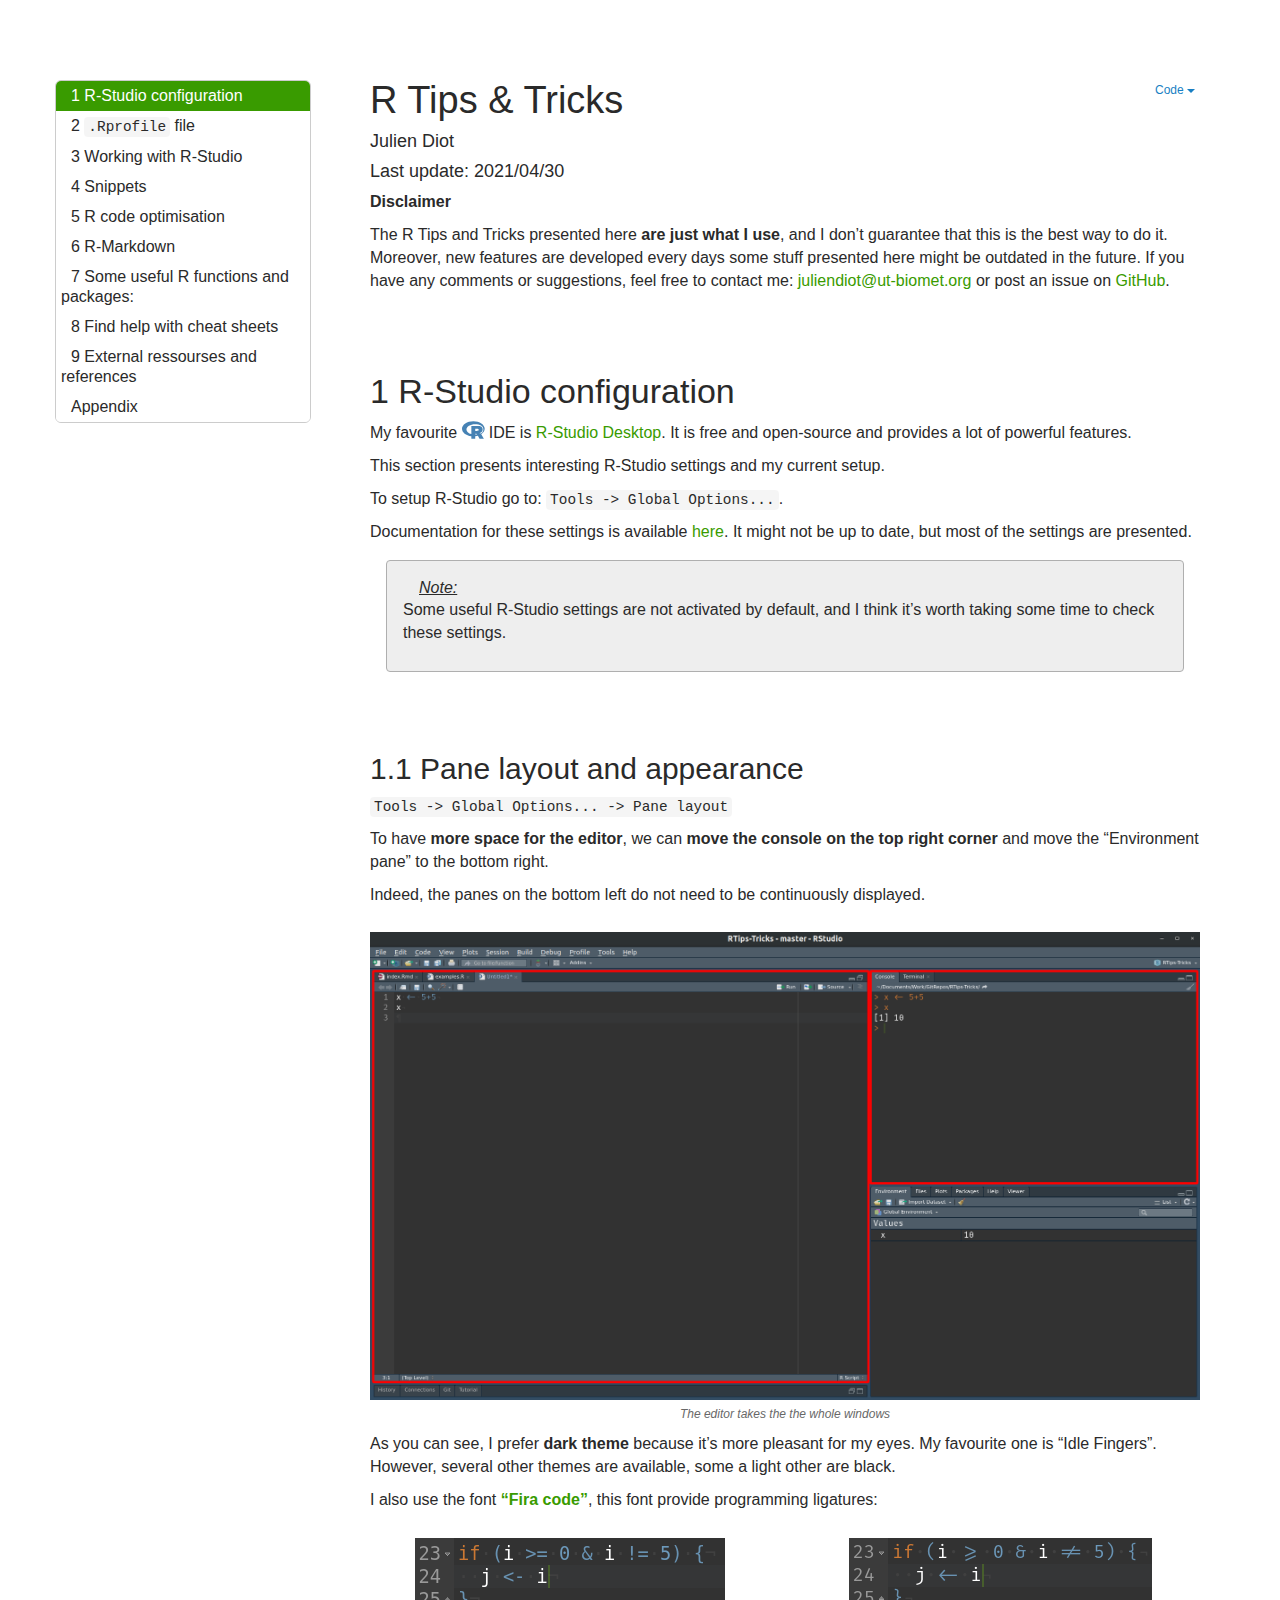
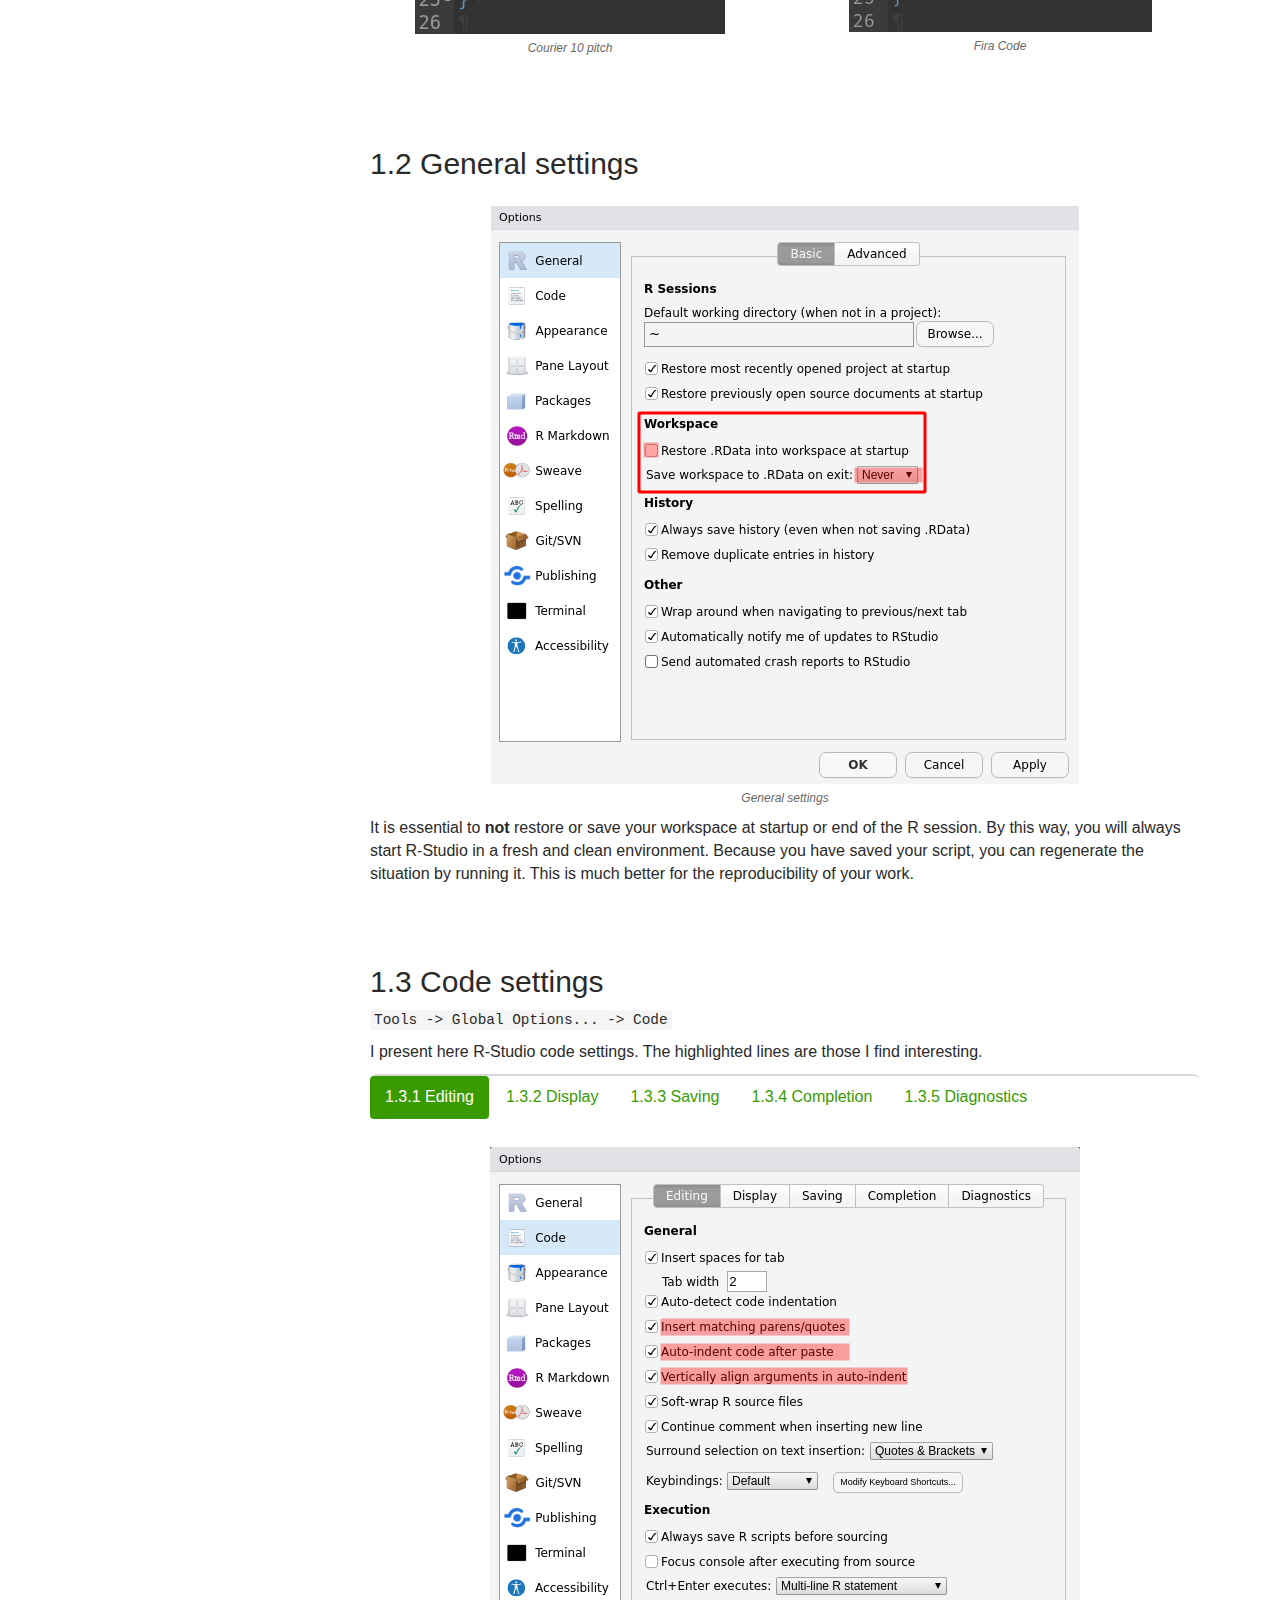
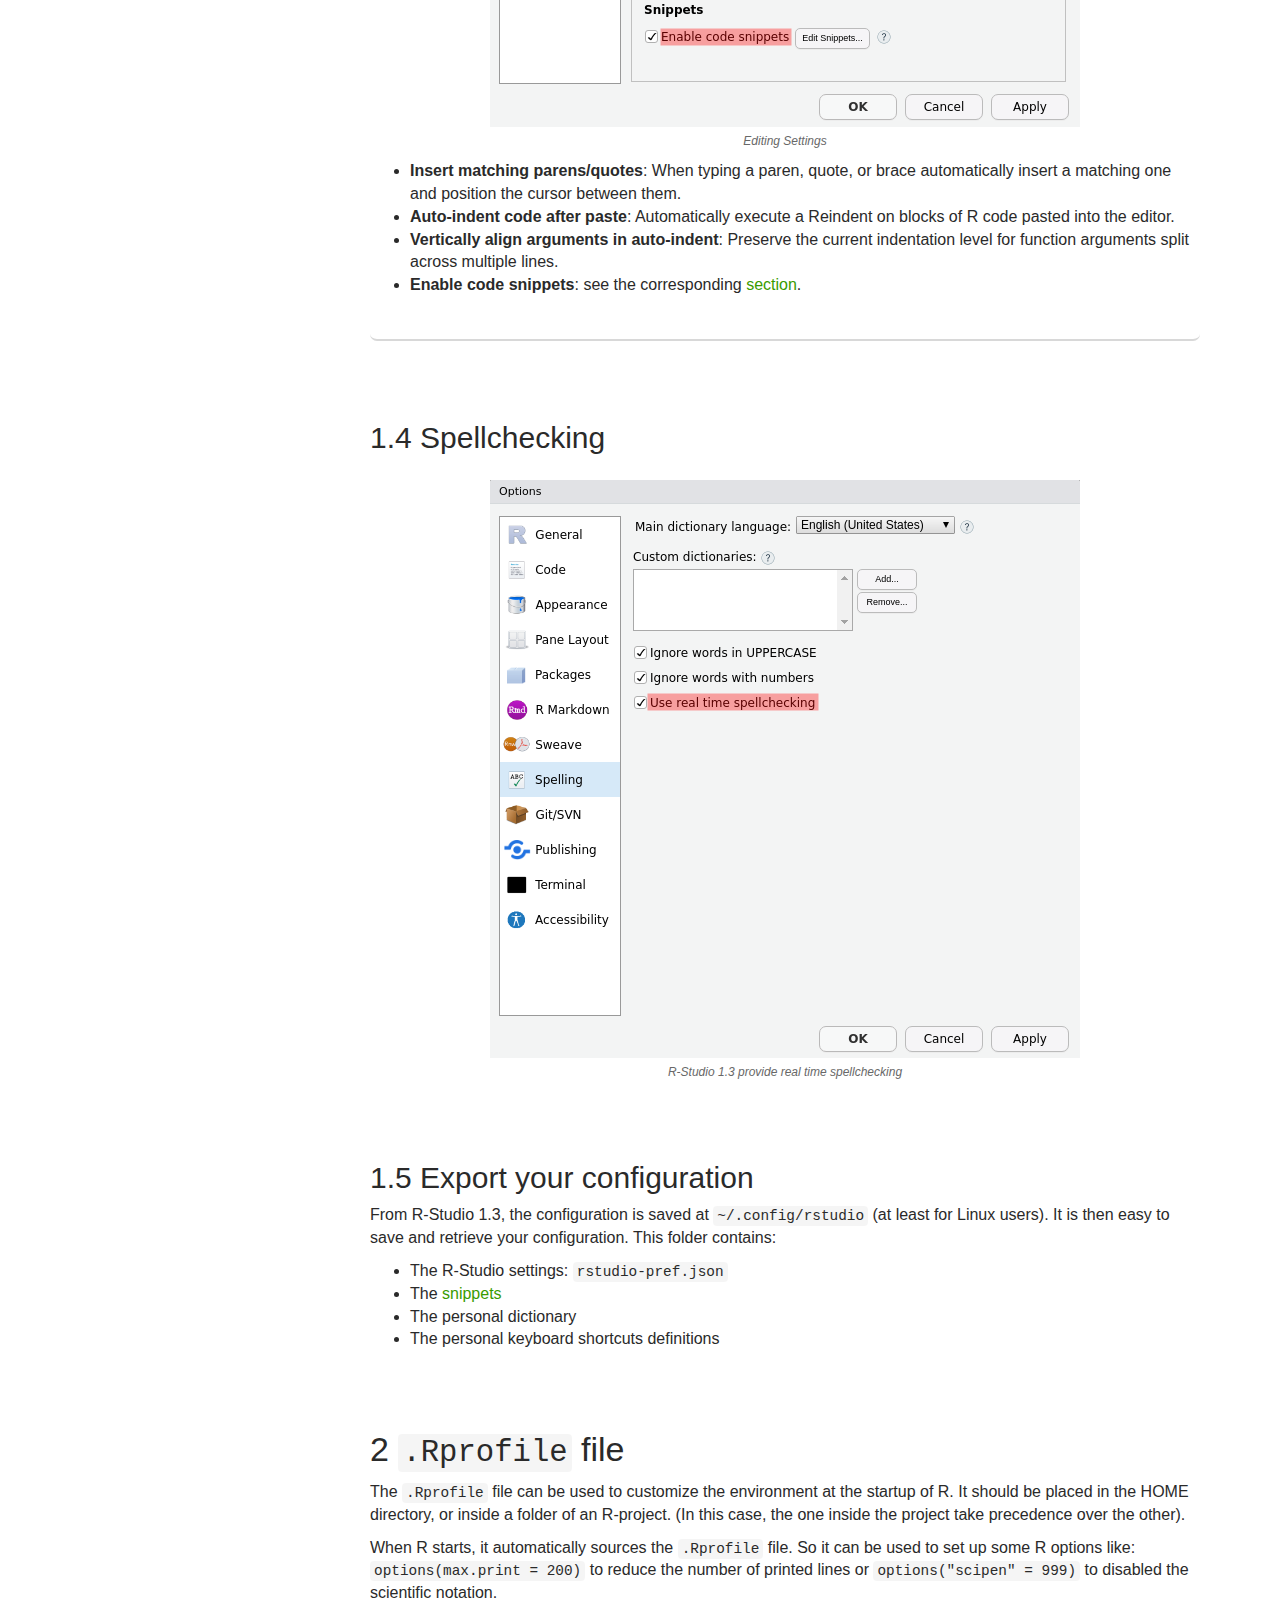
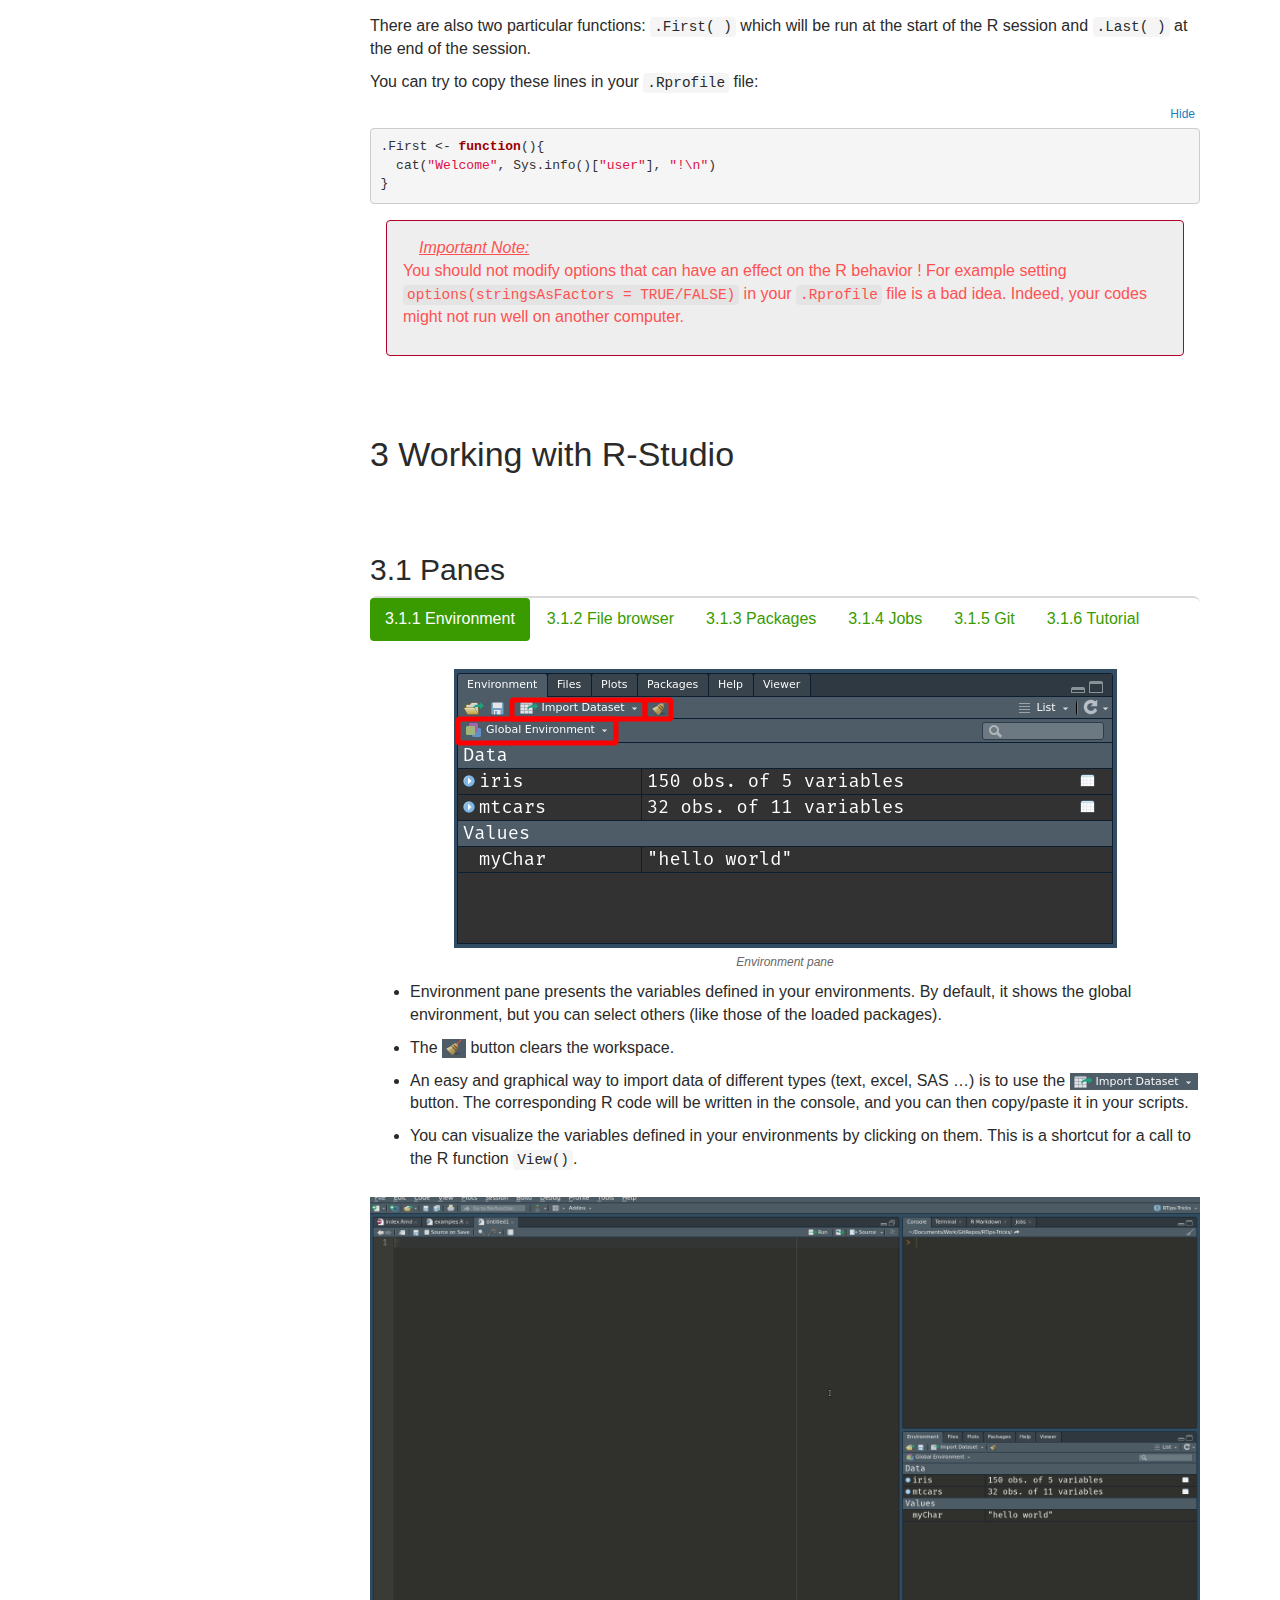
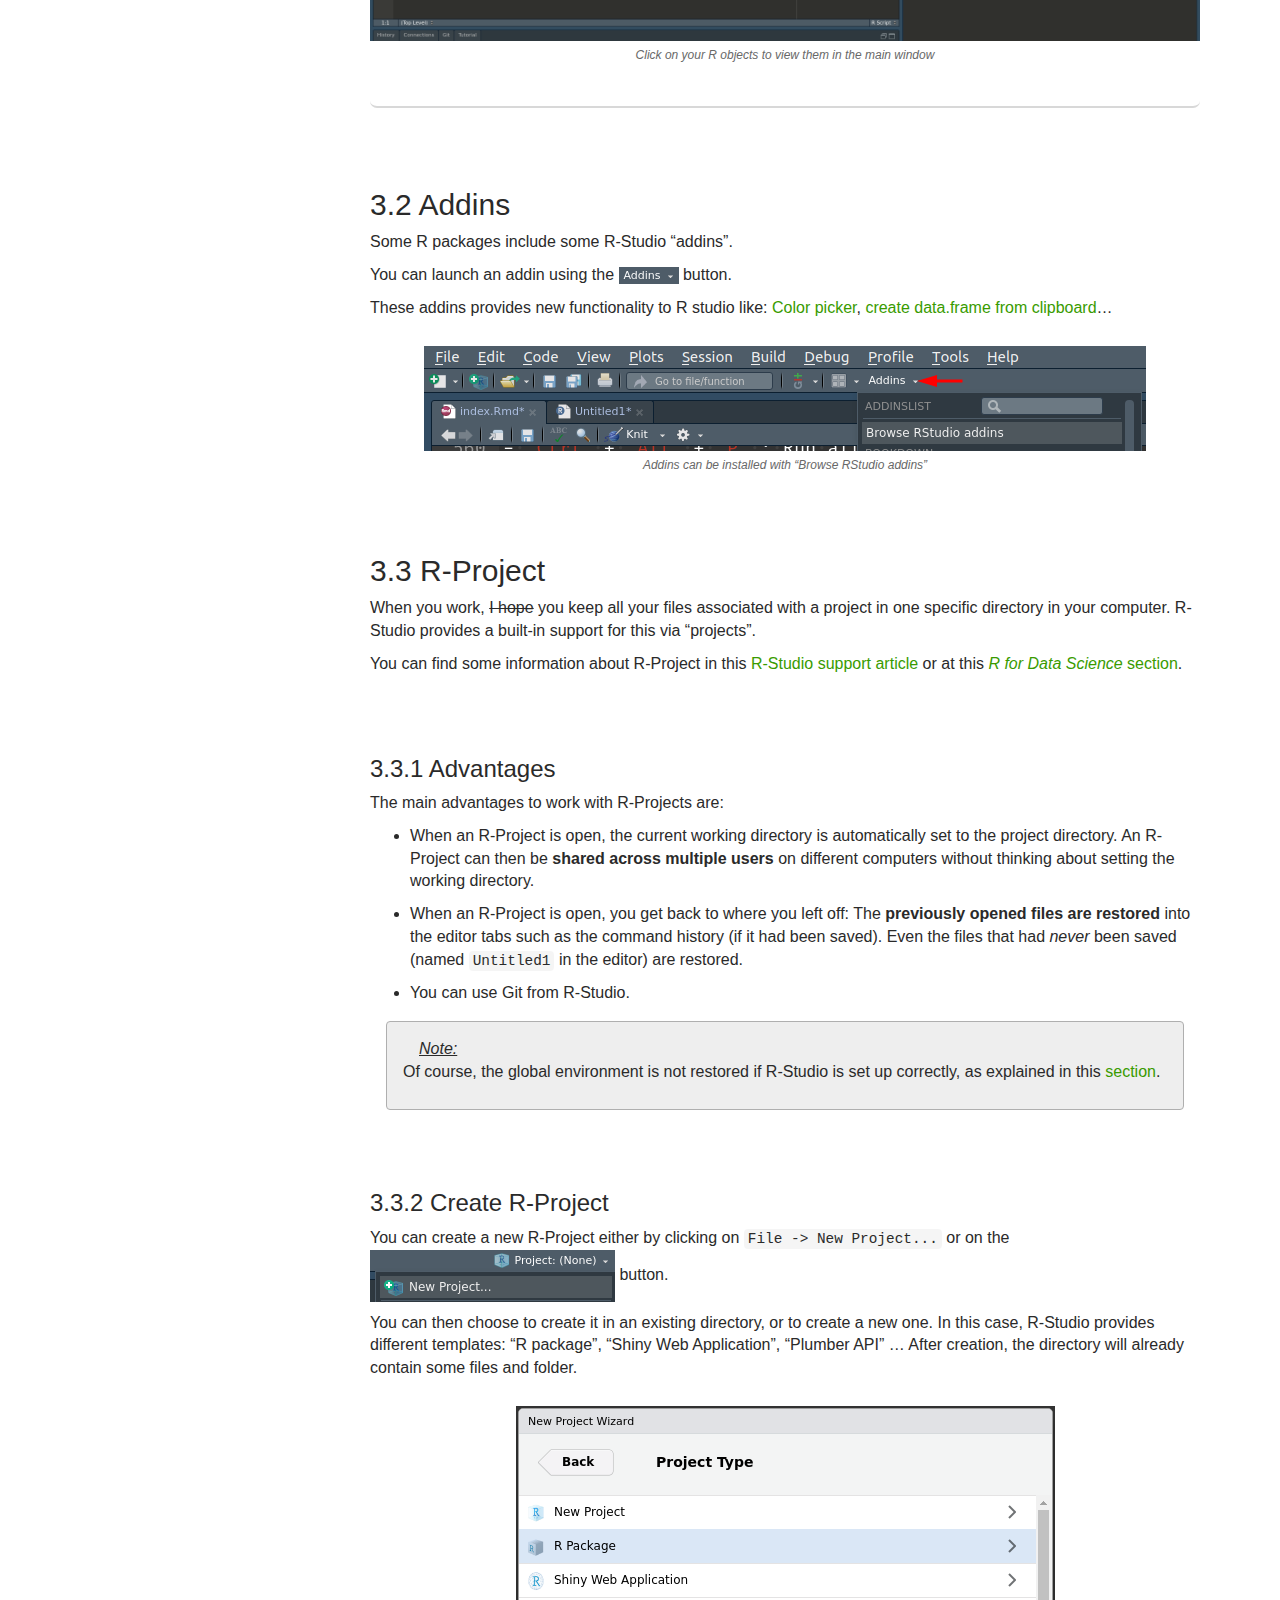
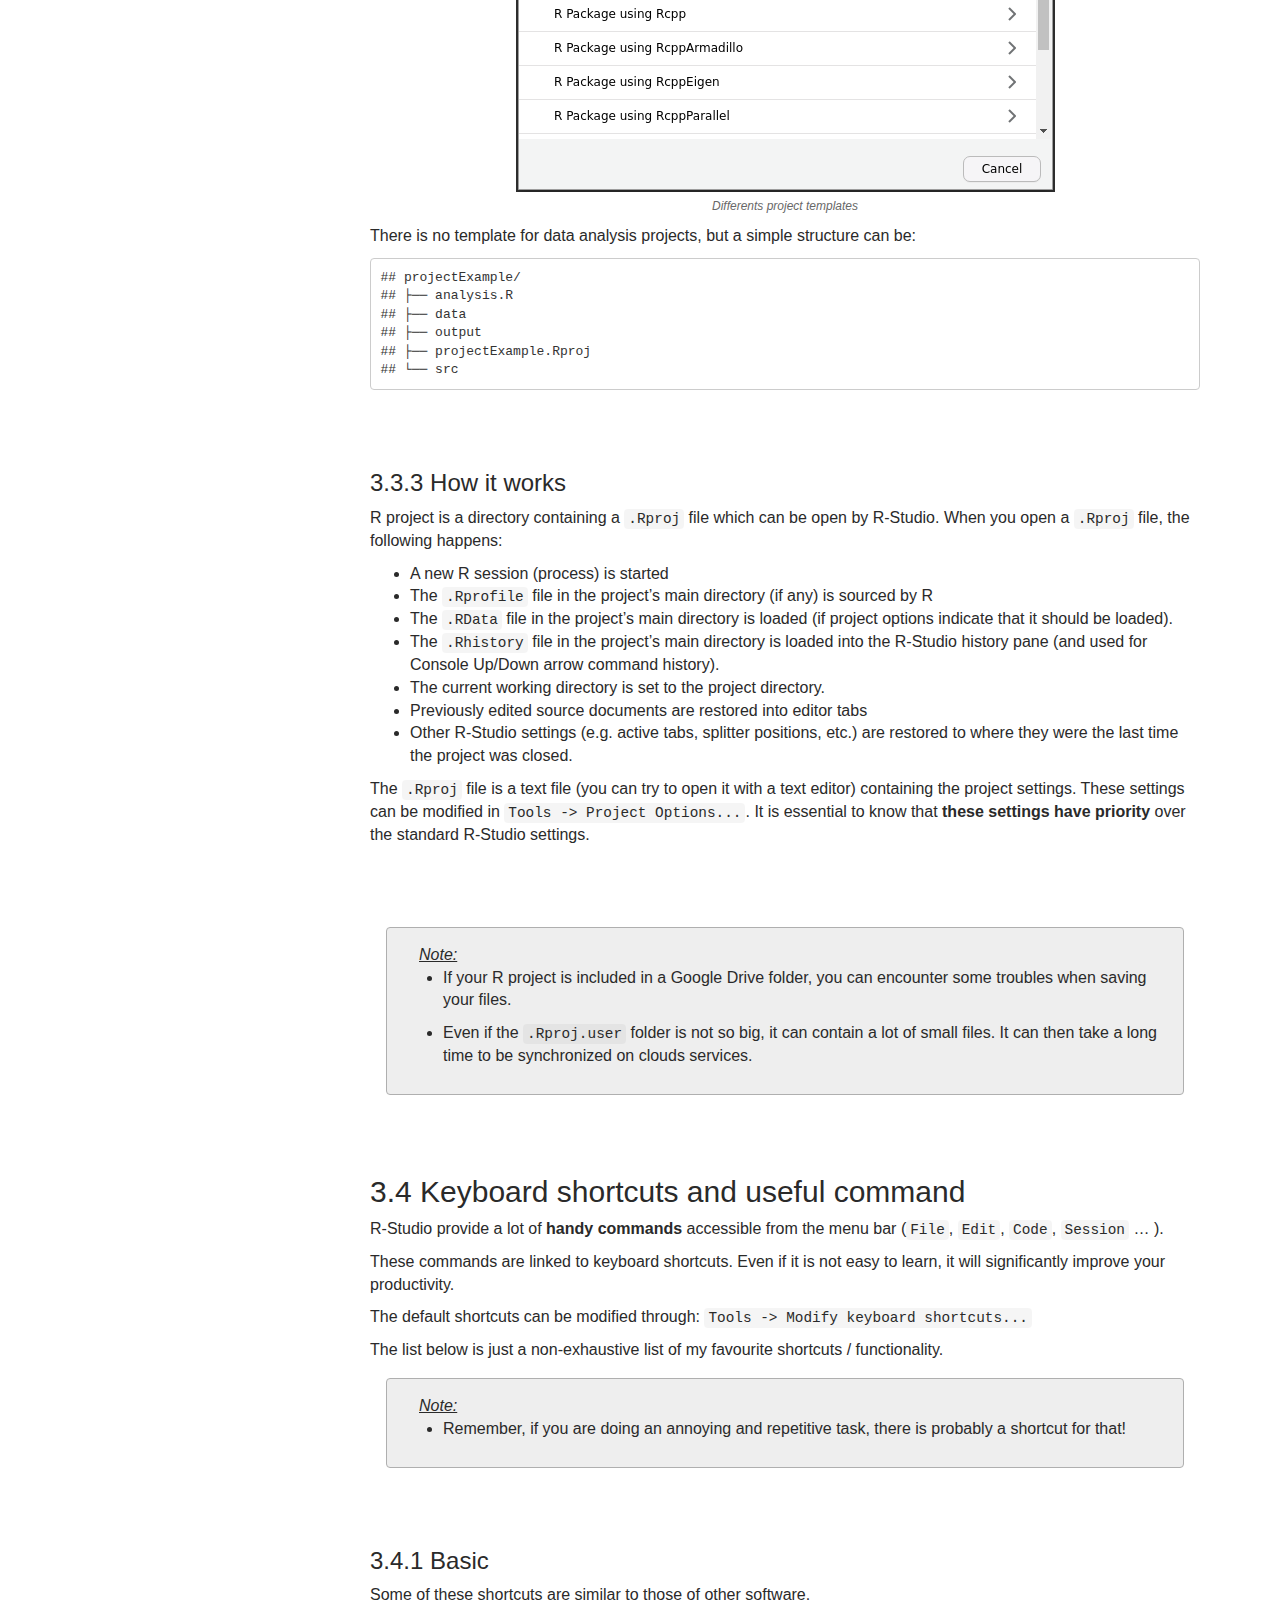
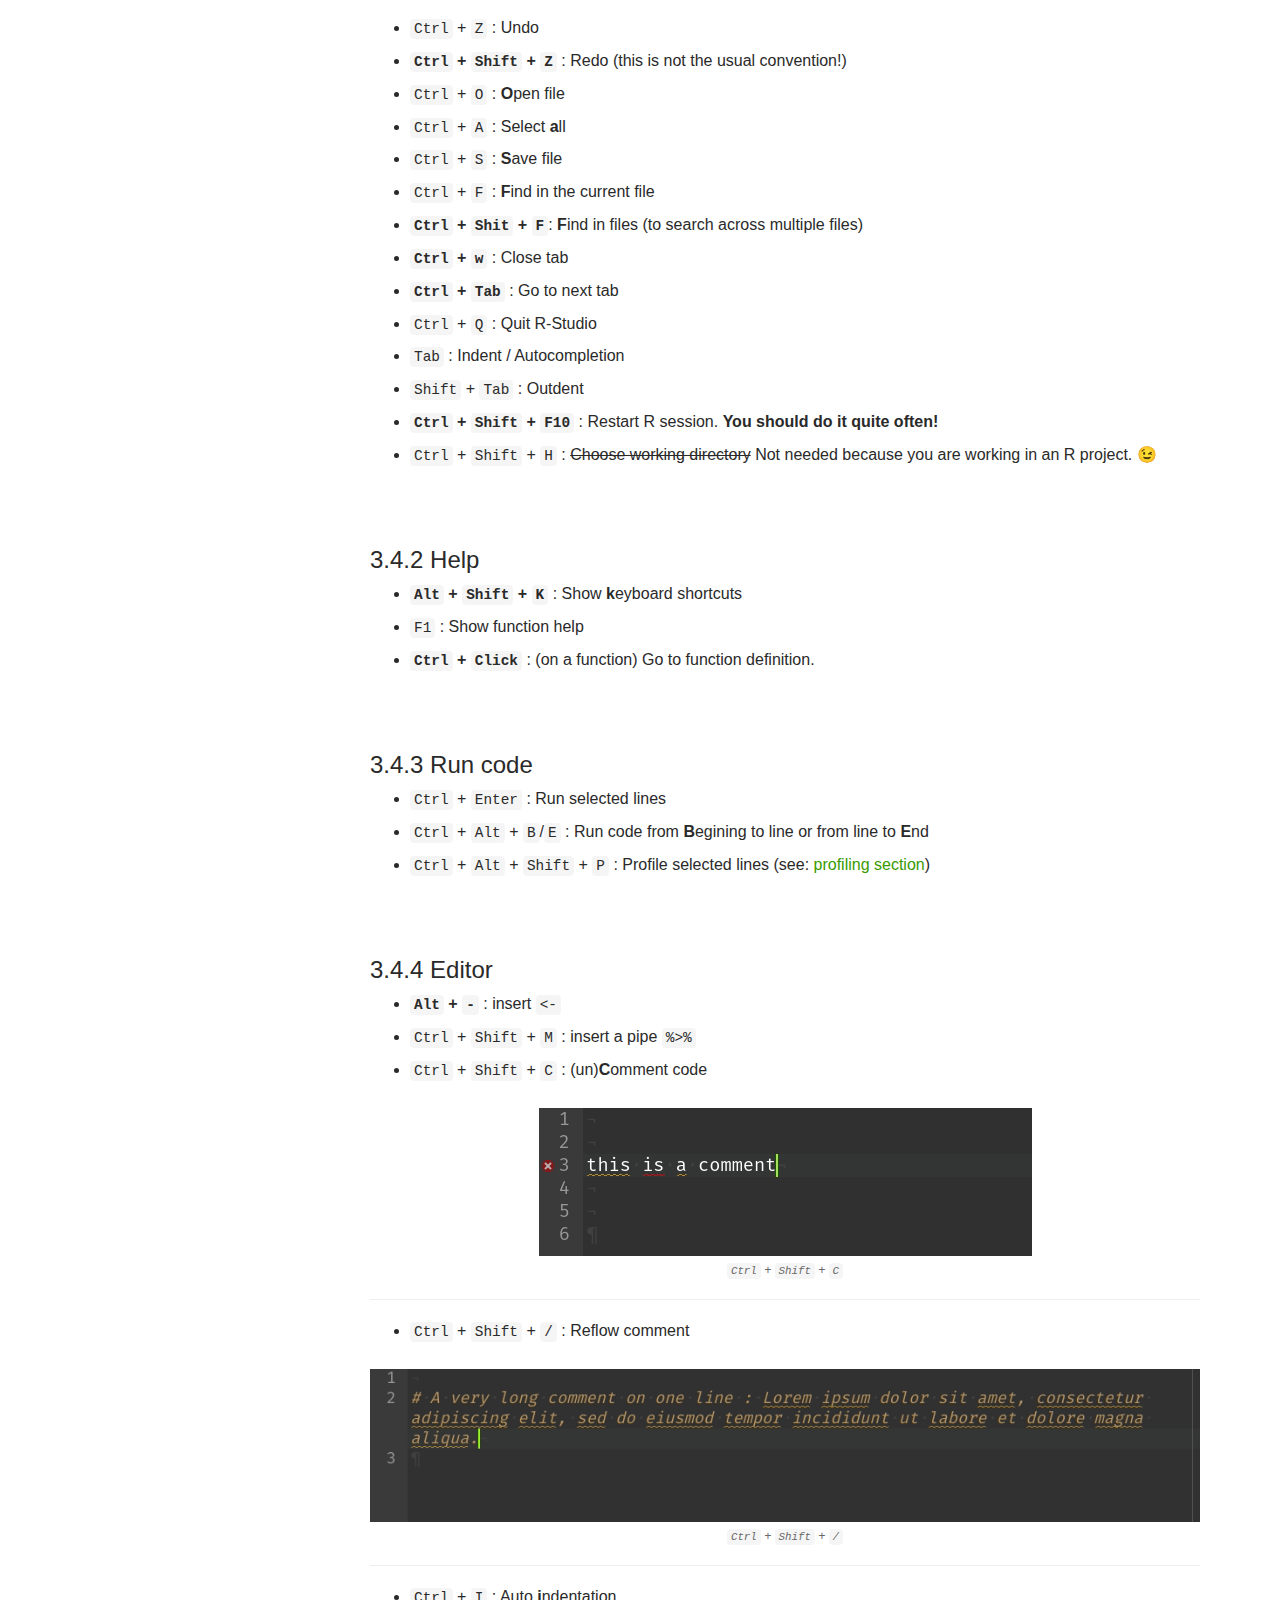
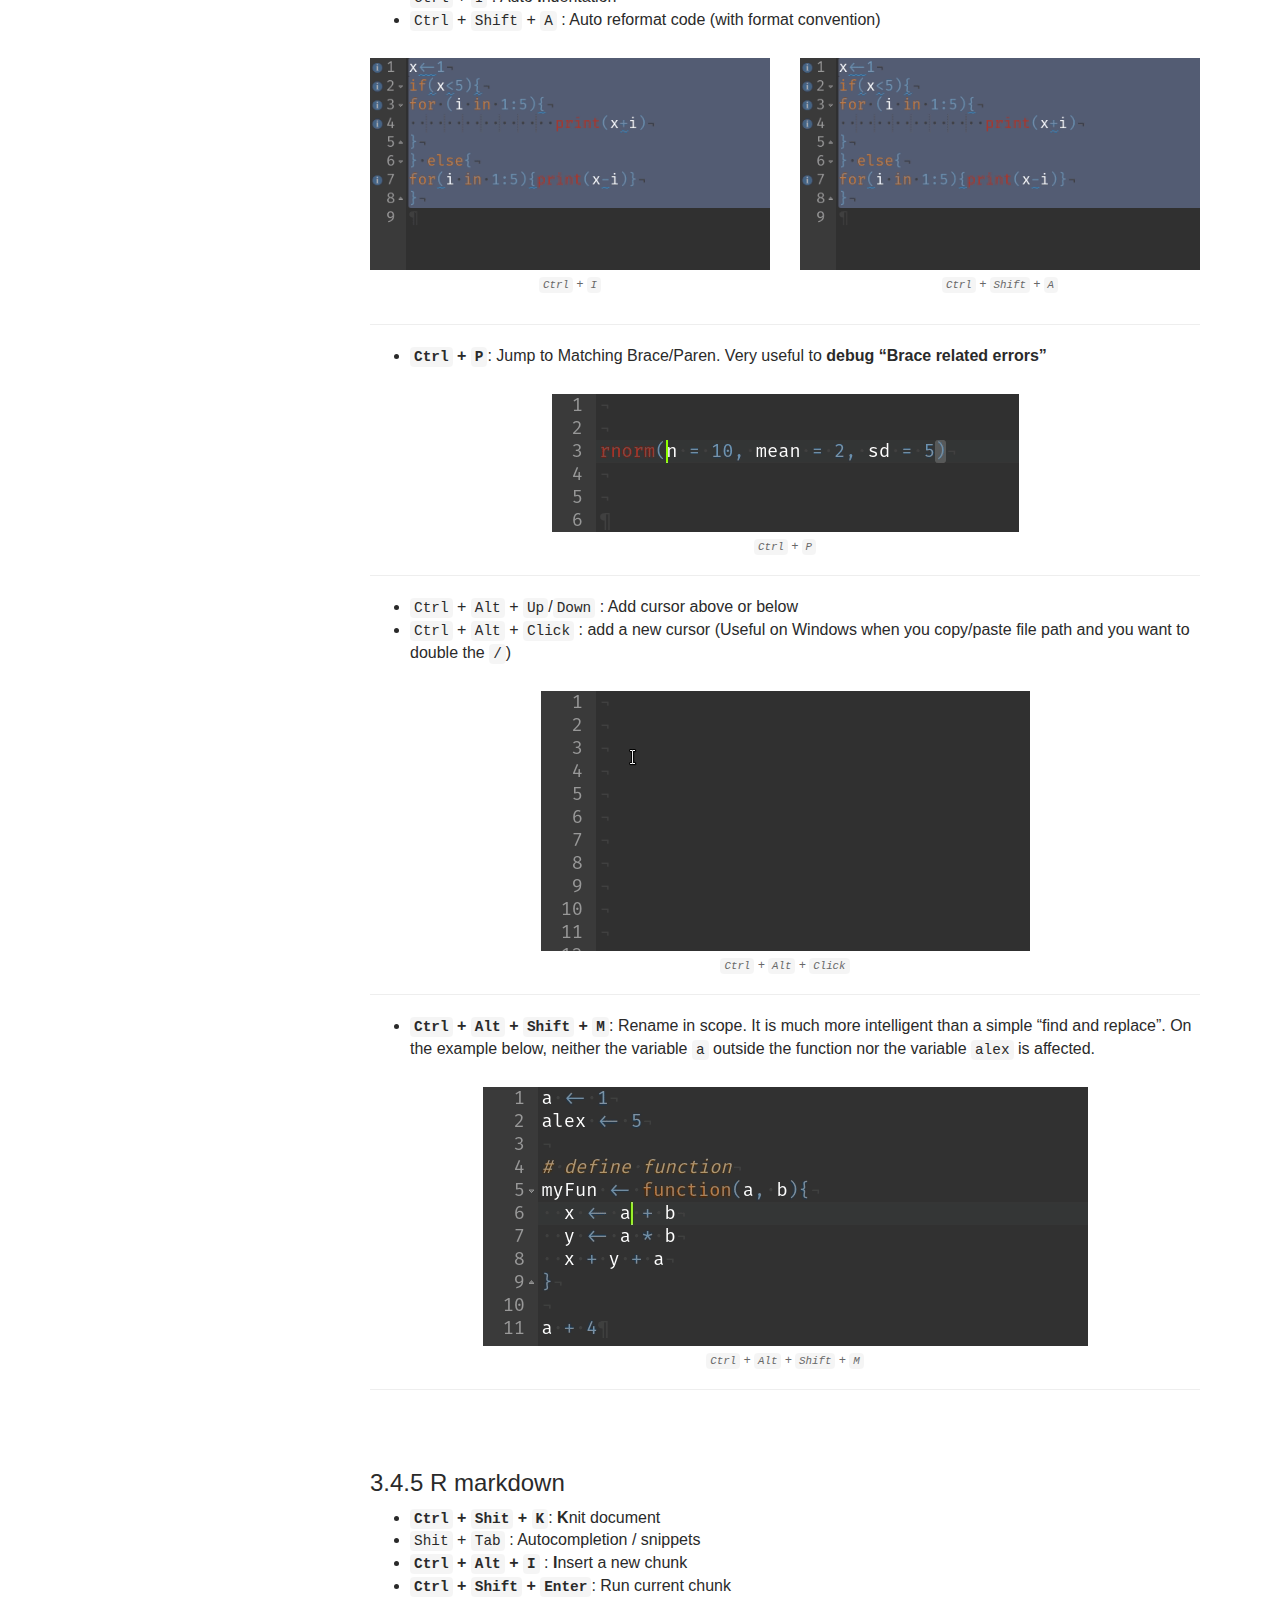
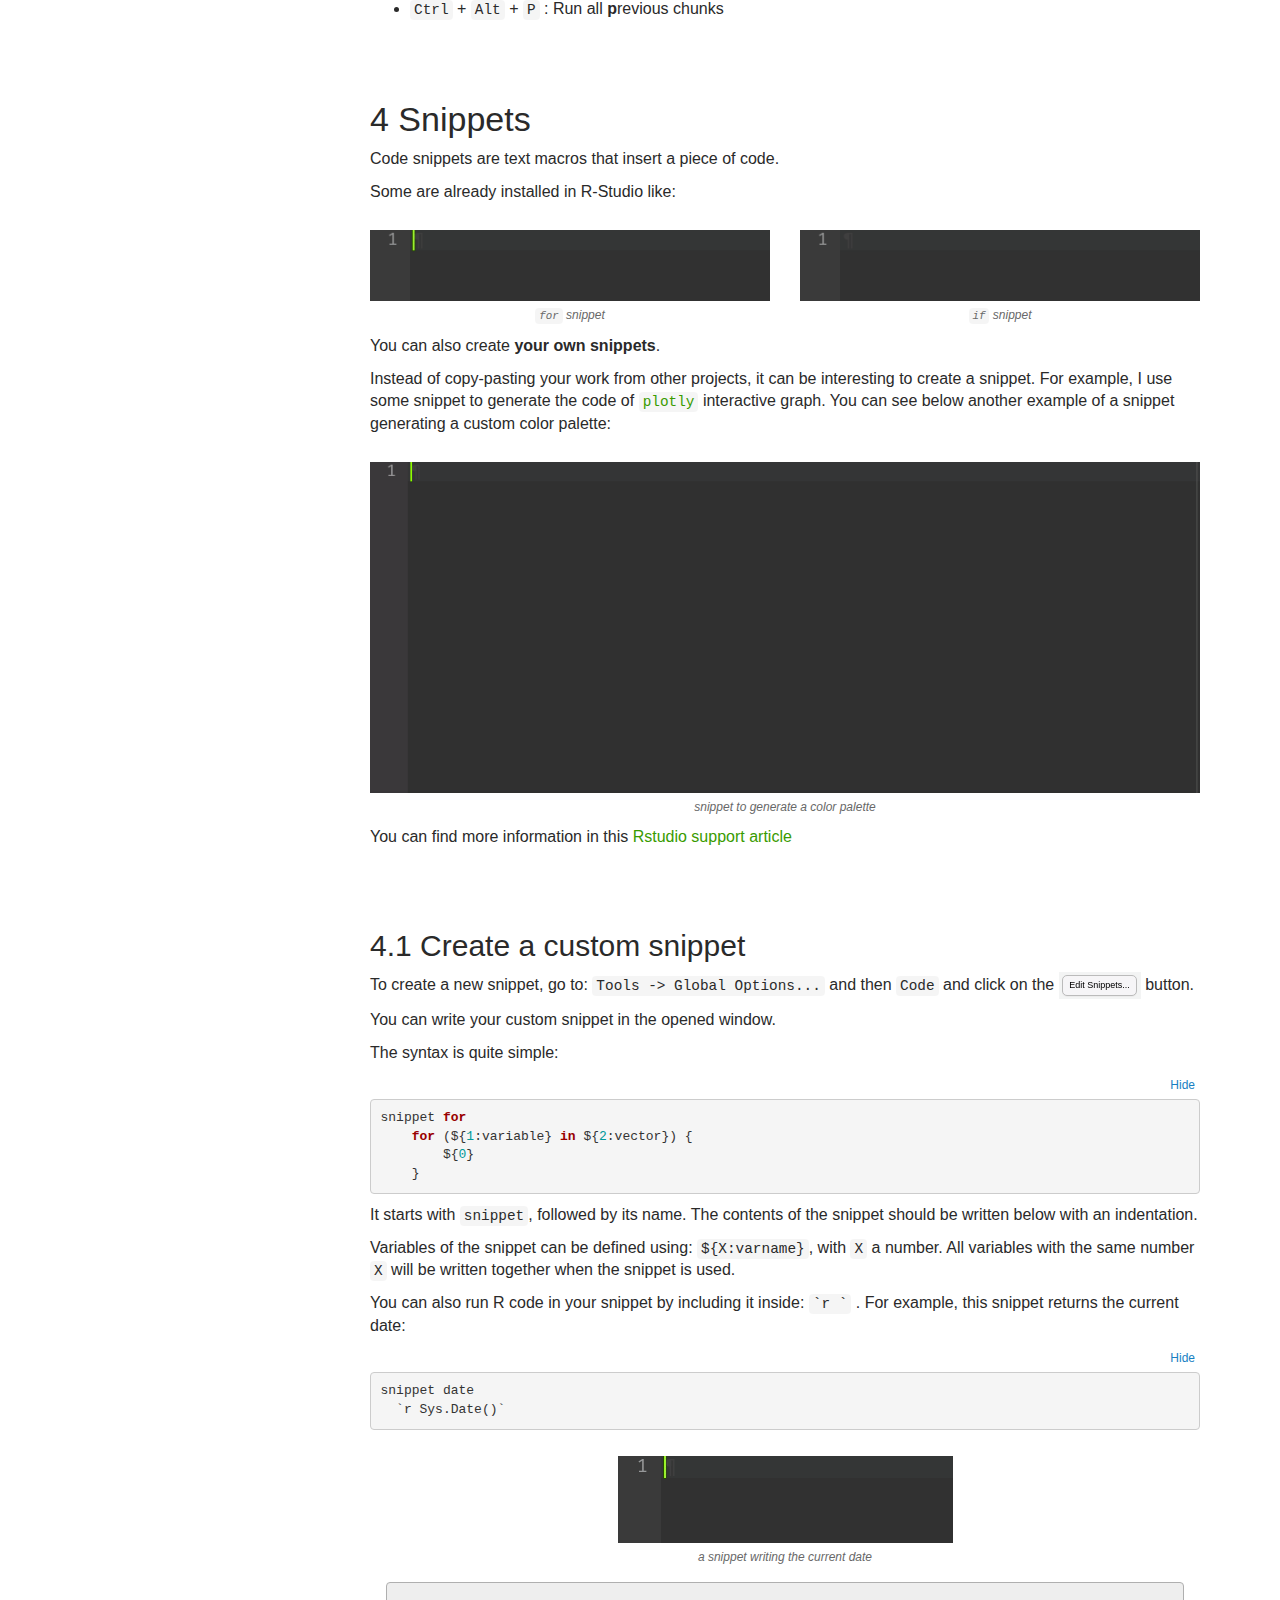
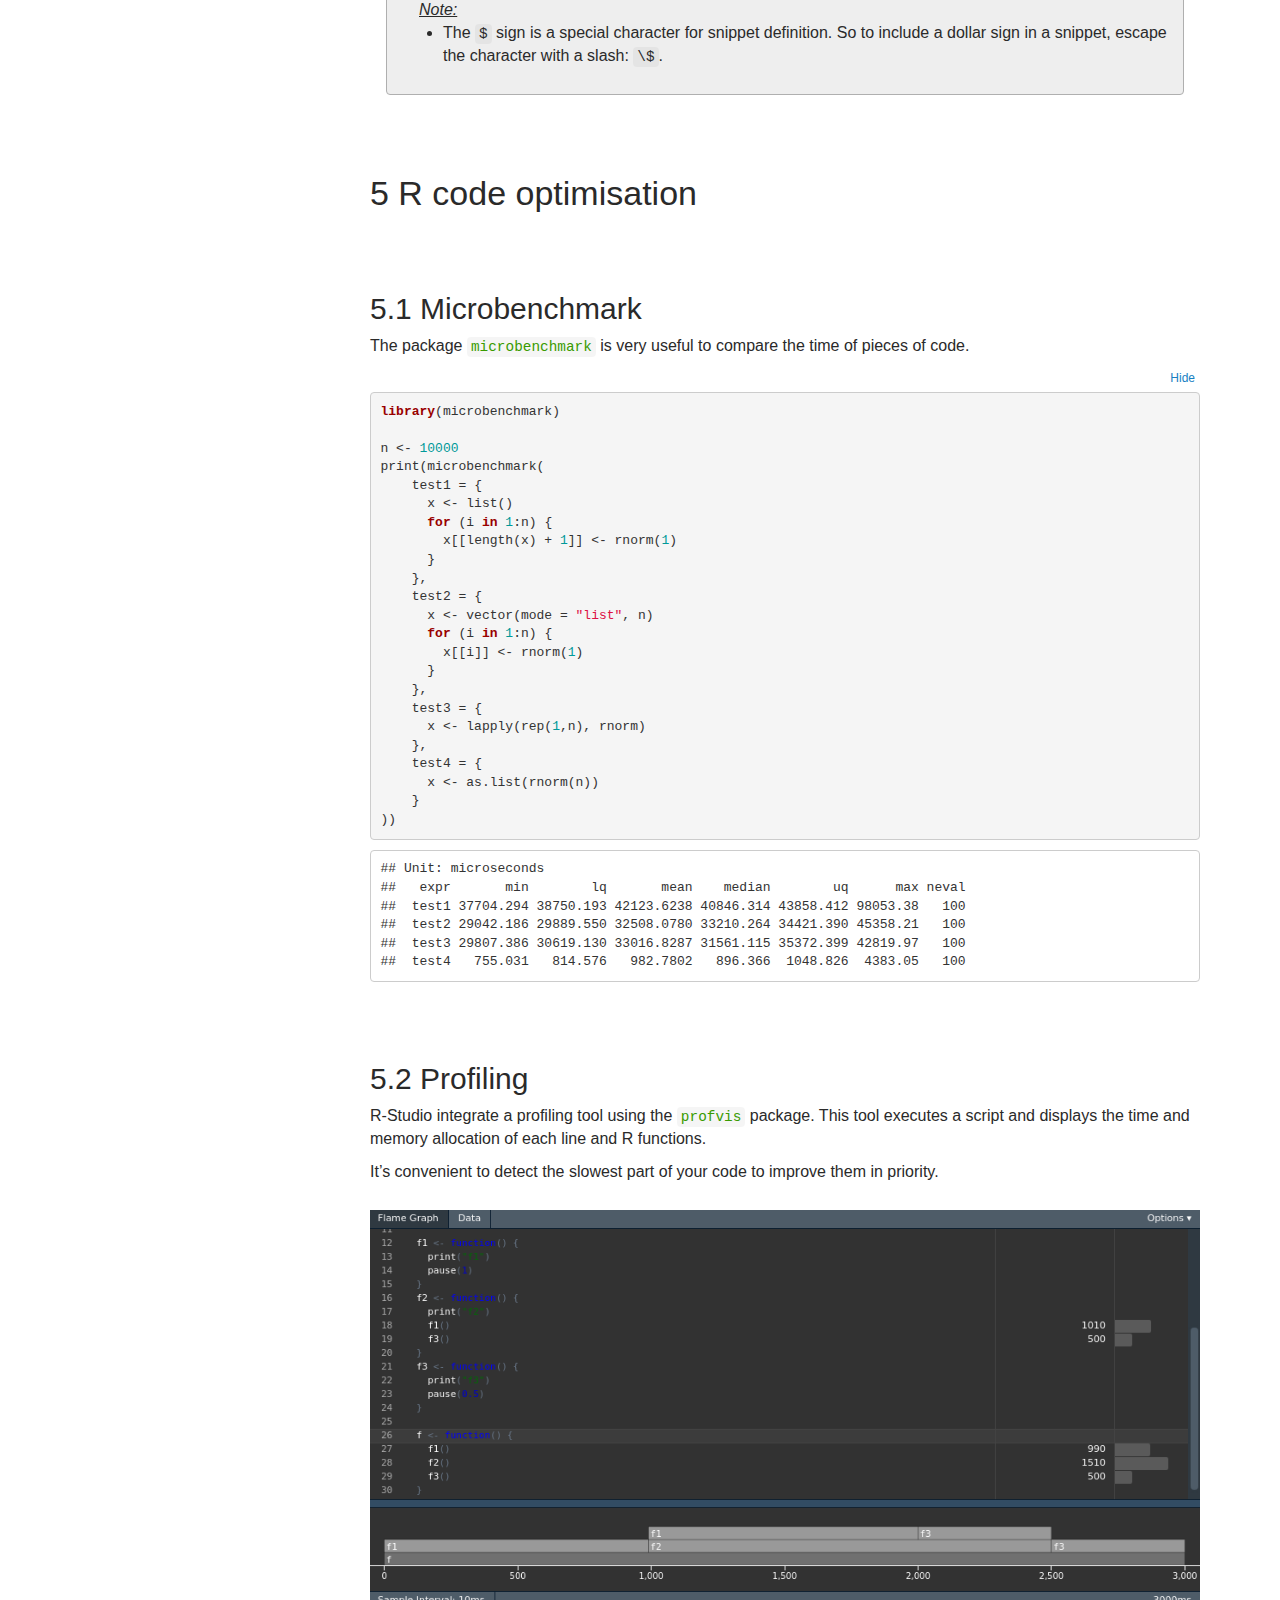
==== commit a88b0efb: "Render html file with updated libraries" ====
--- a/index.html
+++ b/index.html
@@ -14,12 +14,22 @@
 
 <title>R Tips &amp; Tricks</title>
 
-<script src="index_files/jquery-1.11.3/jquery.min.js"></script>
+<script src="index_files/header-attrs-2.7/header-attrs.js"></script>
+<script src="index_files/jquery-3.5.1/jquery.min.js"></script>
 <meta name="viewport" content="width=device-width, initial-scale=1" />
 <link href="index_files/bootstrap-3.3.5/css/bootstrap.min.css" rel="stylesheet" />
 <script src="index_files/bootstrap-3.3.5/js/bootstrap.min.js"></script>
 <script src="index_files/bootstrap-3.3.5/shim/html5shiv.min.js"></script>
 <script src="index_files/bootstrap-3.3.5/shim/respond.min.js"></script>
+<style>h1 {font-size: 34px;}
+       h1.title {font-size: 38px;}
+       h2 {font-size: 30px;}
+       h3 {font-size: 24px;}
+       h4 {font-size: 18px;}
+       h5 {font-size: 16px;}
+       h6 {font-size: 12px;}
+       code {color: inherit; background-color: rgba(0, 0, 0, 0.04);}
+       pre:not([class]) { background-color: white }</style>
 <script src="index_files/jqueryui-1.11.4/jquery-ui.min.js"></script>
 <link href="index_files/tocify-1.9.1/jquery.tocify.css" rel="stylesheet" />
 <script src="index_files/tocify-1.9.1/jquery.tocify.js"></script>
@@ -29,20 +39,24 @@
 <script src="index_files/highlightjs-9.12.0/highlight.js"></script>
 <link href="index_files/pagedtable-1.1/css/pagedtable.css" rel="stylesheet" />
 <script src="index_files/pagedtable-1.1/js/pagedtable.js"></script>
-<script src="index_files/htmlwidgets-1.5.1/htmlwidgets.js"></script>
-<script src="index_files/plotly-binding-4.9.2.1/plotly.js"></script>
+<script src="index_files/htmlwidgets-1.5.3/htmlwidgets.js"></script>
+<script src="index_files/plotly-binding-4.9.3/plotly.js"></script>
 <script src="index_files/typedarray-0.1/typedarray.min.js"></script>
-<link href="index_files/crosstalk-1.1.0.1/css/crosstalk.css" rel="stylesheet" />
-<script src="index_files/crosstalk-1.1.0.1/js/crosstalk.min.js"></script>
-<link href="index_files/plotly-htmlwidgets-css-1.52.2/plotly-htmlwidgets.css" rel="stylesheet" />
-<script src="index_files/plotly-main-1.52.2/plotly-latest.min.js"></script>
+<link href="index_files/crosstalk-1.1.1/css/crosstalk.css" rel="stylesheet" />
+<script src="index_files/crosstalk-1.1.1/js/crosstalk.min.js"></script>
+<link href="index_files/plotly-htmlwidgets-css-1.57.1/plotly-htmlwidgets.css" rel="stylesheet" />
+<script src="index_files/plotly-main-1.57.1/plotly-latest.min.js"></script>
+
+<style type="text/css">
+  code{white-space: pre-wrap;}
+  span.smallcaps{font-variant: small-caps;}
+  span.underline{text-decoration: underline;}
+  div.column{display: inline-block; vertical-align: top; width: 50%;}
+  div.hanging-indent{margin-left: 1.5em; text-indent: -1.5em;}
+  ul.task-list{list-style: none;}
+    </style>
 
 <style type="text/css">code{white-space: pre;}</style>
-<style type="text/css">
-  pre:not([class]) {
-    background-color: white;
-  }
-</style>
 <script type="text/javascript">
 if (window.hljs) {
   hljs.configure({languages: []});
@@ -55,32 +69,7 @@
 
 
 
-<style type="text/css">
-h1 {
-  font-size: 34px;
-}
-h1.title {
-  font-size: 38px;
-}
-h2 {
-  font-size: 30px;
-}
-h3 {
-  font-size: 24px;
-}
-h4 {
-  font-size: 18px;
-}
-h5 {
-  font-size: 16px;
-}
-h6 {
-  font-size: 12px;
-}
-.table th:not([align]) {
-  text-align: left;
-}
-</style>
+
 
 <link rel="stylesheet" href="src/myStyle.css" type="text/css" />
 
@@ -92,10 +81,6 @@
   margin-left: auto;
   margin-right: auto;
 }
-code {
-  color: inherit;
-  background-color: rgba(0, 0, 0, 0.04);
-}
 img {
   max-width:100%;
 }
@@ -110,6 +95,9 @@
 }
 summary {
   display: list-item;
+}
+pre code {
+  padding: 0;
 }
 </style>
 
@@ -123,7 +111,6 @@
   max-height: 500px;
   min-height: 44px;
   overflow-y: auto;
-  background: white;
   border: 1px solid #ddd;
   border-radius: 4px;
 }
@@ -252,22 +239,22 @@
 
 
 <!-- setup 3col/9col grid for toc_float and main content  -->
-<div class="row-fluid">
-<div class="col-xs-12 col-sm-4 col-md-3">
+<div class="row">
+<div class="col-sm-12 col-md-4 col-lg-3">
 <div id="TOC" class="tocify">
 </div>
 </div>
 
-<div class="toc-content col-xs-12 col-sm-8 col-md-9">
-
-
-
-
-<div class="fluid-row" id="header">
-
-<div class="btn-group pull-right">
-<button type="button" class="btn btn-default btn-xs dropdown-toggle" data-toggle="dropdown" aria-haspopup="true" aria-expanded="false"><span>Code</span> <span class="caret"></span></button>
-<ul class="dropdown-menu" style="min-width: 50px;">
+<div class="toc-content col-sm-12 col-md-8 col-lg-9">
+
+
+
+
+<div id="header">
+
+<div class="btn-group pull-right float-right">
+<button type="button" class="btn btn-default btn-xs btn-secondary btn-sm dropdown-toggle" data-toggle="dropdown" aria-haspopup="true" aria-expanded="false"><span>Code</span> <span class="caret"></span></button>
+<ul class="dropdown-menu dropdown-menu-right" style="min-width: 50px;">
 <li><a id="rmd-show-all-code" href="#">Show All Code</a></li>
 <li><a id="rmd-hide-all-code" href="#">Hide All Code</a></li>
 </ul>
@@ -277,7 +264,7 @@
 
 <h1 class="title toc-ignore">R Tips &amp; Tricks</h1>
 <h4 class="author">Julien Diot</h4>
-<h4 class="date">Last update: 2020/06/12</h4>
+<h4 class="date">Last update: 2021/04/30</h4>
 
 </div>
 
@@ -287,17 +274,17 @@
 </style>
 <p><strong>Disclaimer</strong></p>
 <p>The R Tips and Tricks presented here <strong>are just what I use</strong>, and I don’t guarantee that this is the best way to do it. Moreover, new features are developed every days some stuff presented here might be outdated in the future. If you have any comments or suggestions, feel free to contact me: <a href="mailto:juliendiot@ut-biomet.org" class="email">juliendiot@ut-biomet.org</a> or post an issue on <a href="https://github.com/juliendiot42/RTips-Tricks/issues">GitHub</a>.</p>
-<div id="r-studio-configuration" class="section level1">
-<h1><span class="header-section-number">1</span> R-Studio configuration</h1>
-<p>My favourite <svg style="height:20px;fill:steelblue;" viewBox="0 0 581 512"><path d="M581 226.6C581 119.1 450.9 32 290.5 32S0 119.1 0 226.6C0 322.4 103.3 402 239.4 418.1V480h99.1v-61.5c24.3-2.7 47.6-7.4 69.4-13.9L448 480h112l-67.4-113.7c54.5-35.4 88.4-84.9 88.4-139.7zm-466.8 14.5c0-73.5 98.9-133 220.8-133s211.9 40.7 211.9 133c0 50.1-26.5 85-70.3 106.4-2.4-1.6-4.7-2.9-6.4-3.7-10.2-5.2-27.8-10.5-27.8-10.5s86.6-6.4 86.6-92.7-90.6-87.9-90.6-87.9h-199V361c-74.1-21.5-125.2-67.1-125.2-119.9zm225.1 38.3v-55.6c57.8 0 87.8-6.8 87.8 27.3 0 36.5-38.2 28.3-87.8 28.3zm-.9 72.5H365c10.8 0 18.9 11.7 24 19.2-16.1 1.9-33 2.8-50.6 2.9v-22.1z"/></svg> IDE is <a href="https://rstudio.com/products/rstudio/download/#download">R-Studio Desktop</a>. It is free and open-source and provides a lot of powerful features.</p>
+<div id="r-studio-configuration" class="section level1" number="1">
+<h1 number="1"><span class="header-section-number">1</span> R-Studio configuration</h1>
+<p>My favourite <svg aria-hidden="true" role="img" viewBox="0 0 581 512" style="height:20px;width:22.7px;vertical-align:-0.125em;margin-left:auto;margin-right:auto;font-size:inherit;fill:steelblue;overflow:visible;position:relative;"><path d="M581 226.6C581 119.1 450.9 32 290.5 32S0 119.1 0 226.6C0 322.4 103.3 402 239.4 418.1V480h99.1v-61.5c24.3-2.7 47.6-7.4 69.4-13.9L448 480h112l-67.4-113.7c54.5-35.4 88.4-84.9 88.4-139.7zm-466.8 14.5c0-73.5 98.9-133 220.8-133s211.9 40.7 211.9 133c0 50.1-26.5 85-70.3 106.4-2.4-1.6-4.7-2.9-6.4-3.7-10.2-5.2-27.8-10.5-27.8-10.5s86.6-6.4 86.6-92.7-90.6-87.9-90.6-87.9h-199V361c-74.1-21.5-125.2-67.1-125.2-119.9zm225.1 38.3v-55.6c57.8 0 87.8-6.8 87.8 27.3 0 36.5-38.2 28.3-87.8 28.3zm-.9 72.5H365c10.8 0 18.9 11.7 24 19.2-16.1 1.9-33 2.8-50.6 2.9v-22.1z"/></svg> IDE is <a href="https://rstudio.com/products/rstudio/download/#download">R-Studio Desktop</a>. It is free and open-source and provides a lot of powerful features.</p>
 <p>This section presents interesting R-Studio settings and my current setup.</p>
 <p>To setup R-Studio go to: <code>Tools -&gt; Global Options...</code>.</p>
 <p>Documentation for these settings is available <a href="https://support.rstudio.com/hc/en-us/articles/200549016-Customizing-RStudio">here</a>. It might not be up to date, but most of the settings are presented.</p>
 <div class="note">
 <p>Some useful R-Studio settings are not activated by default, and I think it’s worth taking some time to check these settings.</p>
 </div>
-<div id="pane-layout-and-appearance" class="section level2">
-<h2><span class="header-section-number">1.1</span> Pane layout and appearance</h2>
+<div id="pane-layout-and-appearance" class="section level2" number="1.1">
+<h2 number="1.1"><span class="header-section-number">1.1</span> Pane layout and appearance</h2>
 <p><code>Tools -&gt; Global Options... -&gt; Pane layout</code></p>
 <p>To have <strong>more space for the editor</strong>, we can <strong>move the console on the top right corner</strong> and move the “Environment pane” to the bottom right.</p>
 <p>Indeed, the panes on the bottom left do not need to be continuously displayed.</p>
@@ -322,20 +309,20 @@
 </div>
 </div>
 </div>
-<div id="generalSettings" class="section level2">
-<h2><span class="header-section-number">1.2</span> General settings</h2>
+<div id="generalSettings" class="section level2" number="1.2">
+<h2 number="1.2"><span class="header-section-number">1.2</span> General settings</h2>
 <div class="figure">
 <img src="src/img/RS-general.png" alt="" />
 <p class="caption">General settings</p>
 </div>
 <p>It is essential to <strong>not</strong> restore or save your workspace at startup or end of the R session. By this way, you will always start R-Studio in a fresh and clean environment. Because you have saved your script, you can regenerate the situation by running it. This is much better for the reproducibility of your work.</p>
 </div>
-<div id="code-settings" class="section level2 tabset tabset-fade tabset-pills">
-<h2><span class="header-section-number">1.3</span> Code settings</h2>
+<div id="code-settings" class="section level2 tabset tabset-fade tabset-pills" number="1.3">
+<h2 class="tabset tabset-fade tabset-pills" number="1.3"><span class="header-section-number">1.3</span> Code settings</h2>
 <p><code>Tools -&gt; Global Options... -&gt; Code</code></p>
 <p>I present here R-Studio code settings. The highlighted lines are those I find interesting.</p>
-<div id="editing" class="section level3">
-<h3><span class="header-section-number">1.3.1</span> Editing</h3>
+<div id="editing" class="section level3" number="1.3.1">
+<h3 number="1.3.1"><span class="header-section-number">1.3.1</span> Editing</h3>
 <div class="figure">
 <img src="src/img/RS-edit.png" alt="" />
 <p class="caption">Editing Settings</p>
@@ -347,8 +334,8 @@
 <li><strong>Enable code snippets</strong>: see the corresponding <a href="#snippets">section</a>.</li>
 </ul>
 </div>
-<div id="display" class="section level3">
-<h3><span class="header-section-number">1.3.2</span> Display</h3>
+<div id="display" class="section level3" number="1.3.2">
+<h3 number="1.3.2"><span class="header-section-number">1.3.2</span> Display</h3>
 <center>
 <img src="src/img/RS-display.png" />
 </center>
@@ -360,8 +347,8 @@
 <li><strong>Highlight R function calls</strong>: Highlight R functions. (Better distinction between functions and other R objects)</li>
 </ul>
 </div>
-<div id="saving" class="section level3">
-<h3><span class="header-section-number">1.3.3</span> Saving</h3>
+<div id="saving" class="section level3" number="1.3.3">
+<h3 number="1.3.3"><span class="header-section-number">1.3.3</span> Saving</h3>
 <center>
 <img src="src/img/RS-save.png" />
 </center>
@@ -377,8 +364,8 @@
 <li><strong>Auto-save</strong>: New feature of <strong>R-Studio 1.3</strong></li>
 </ul>
 </div>
-<div id="completion" class="section level3">
-<h3><span class="header-section-number">1.3.4</span> Completion</h3>
+<div id="completion" class="section level3" number="1.3.4">
+<h3 number="1.3.4"><span class="header-section-number">1.3.4</span> Completion</h3>
 <center>
 <img src="src/img/RS-completion.png" />
 </center>
@@ -388,8 +375,8 @@
 <p class="caption">Press <code>tab</code> for automatic completion</p>
 </div>
 </div>
-<div id="diagnostics" class="section level3">
-<h3><span class="header-section-number">1.3.5</span> Diagnostics</h3>
+<div id="diagnostics" class="section level3" number="1.3.5">
+<h3 number="1.3.5"><span class="header-section-number">1.3.5</span> Diagnostics</h3>
 <center>
 <img src="src/img/RS-diagnostic.png" />
 </center>
@@ -402,15 +389,15 @@
 </div>
 </div>
 </div>
-<div id="spellchecking" class="section level2">
-<h2><span class="header-section-number">1.4</span> Spellchecking</h2>
+<div id="spellchecking" class="section level2" number="1.4">
+<h2 number="1.4"><span class="header-section-number">1.4</span> Spellchecking</h2>
 <div class="figure">
 <img src="src/img/RS-spellCheck.png" alt="" />
 <p class="caption">R-Studio 1.3 provide real time spellchecking</p>
 </div>
 </div>
-<div id="export-your-configuration" class="section level2">
-<h2><span class="header-section-number">1.5</span> Export your configuration</h2>
+<div id="export-your-configuration" class="section level2" number="1.5">
+<h2 number="1.5"><span class="header-section-number">1.5</span> Export your configuration</h2>
 <p>From R-Studio 1.3, the configuration is saved at <code>~/.config/rstudio</code> (at least for Linux users). It is then easy to save and retrieve your configuration. This folder contains:</p>
 <ul>
 <li>The R-Studio settings: <code>rstudio-pref.json</code></li>
@@ -420,8 +407,8 @@
 </ul>
 </div>
 </div>
-<div id="rprofile-file" class="section level1">
-<h1><span class="header-section-number">2</span> <code>.Rprofile</code> file</h1>
+<div id="rprofile-file" class="section level1" number="2">
+<h1 number="2"><span class="header-section-number">2</span> <code>.Rprofile</code> file</h1>
 <p>The <code>.Rprofile</code> file can be used to customize the environment at the startup of R. It should be placed in the HOME directory, or inside a folder of an R-project. (In this case, the one inside the project take precedence over the other).</p>
 <p>When R starts, it automatically sources the <code>.Rprofile</code> file. So it can be used to set up some R options like: <code>options(max.print = 200)</code> to reduce the number of printed lines or <code>options("scipen" = 999)</code> to disabled the scientific notation.</p>
 <p>There are also two particular functions: <code>.First( )</code> which will be run at the start of the R session and <code>.Last( )</code> at the end of the session.</p>
@@ -433,12 +420,12 @@
 <p>You should not modify options that can have an effect on the R behavior ! For example setting <code>options(stringsAsFactors = TRUE/FALSE)</code> in your <code>.Rprofile</code> file is a bad idea. Indeed, your codes might not run well on another computer.</p>
 </div>
 </div>
-<div id="working-with-r-studio" class="section level1">
-<h1><span class="header-section-number">3</span> Working with R-Studio</h1>
-<div id="panes" class="section level2 tabset tabset-fade tabset-pills">
-<h2><span class="header-section-number">3.1</span> Panes</h2>
-<div id="environment" class="section level3">
-<h3><span class="header-section-number">3.1.1</span> Environment</h3>
+<div id="working-with-r-studio" class="section level1" number="3">
+<h1 number="3"><span class="header-section-number">3</span> Working with R-Studio</h1>
+<div id="panes" class="section level2 tabset tabset-fade tabset-pills" number="3.1">
+<h2 class="tabset tabset-fade tabset-pills" number="3.1"><span class="header-section-number">3.1</span> Panes</h2>
+<div id="environment" class="section level3" number="3.1.1">
+<h3 number="3.1.1"><span class="header-section-number">3.1.1</span> Environment</h3>
 <div class="figure">
 <img src="src/img/RSTools-Env.png" alt="" />
 <p class="caption">Environment pane</p>
@@ -454,8 +441,8 @@
 <p class="caption">Click on your R objects to view them in the main window</p>
 </div>
 </div>
-<div id="file-browser" class="section level3">
-<h3><span class="header-section-number">3.1.2</span> File browser</h3>
+<div id="file-browser" class="section level3" number="3.1.2">
+<h3 number="3.1.2"><span class="header-section-number">3.1.2</span> File browser</h3>
 <div class="figure">
 <img src="src/img/RSTools-file.png" alt="" />
 <p class="caption">R-Studio file pane</p>
@@ -463,8 +450,8 @@
 <p>By default, it is open at your current working directory. You can navigate through your file and set up a new working directory with the button <img src="src/img/RSTools-fileMore.png" />.</p>
 <p>It’s quite convenient to manage the files directly from R-Studio. If you are working in a <a href="#Rproj">project</a>, you can quickly access to your root folder with the <img src="src/img/RSTools-fileR.png" /> button.</p>
 </div>
-<div id="packages" class="section level3">
-<h3><span class="header-section-number">3.1.3</span> Packages</h3>
+<div id="packages" class="section level3" number="3.1.3">
+<h3 number="3.1.3"><span class="header-section-number">3.1.3</span> Packages</h3>
 <div class="figure">
 <img src="src/img/RSTools-pkg.png" alt="" />
 <p class="caption">R-Studio package pane</p>
@@ -474,8 +461,8 @@
 <p>With the update button you can also check if some of your packages are not up to date. With the <img src="src/img/RSTools-pkgUpButton.png" /> button, you can access <strong>the “news file”</strong> of these packages to see what is new. (See also section <a href="#cranalert">CRANalert</a> for a notifier tool about updated packages).</p>
 <p><img src="src/img/RSTools-pkgUp.png" /></p>
 </div>
-<div id="jobs" class="section level3">
-<h3><span class="header-section-number">3.1.4</span> Jobs</h3>
+<div id="jobs" class="section level3" number="3.1.4">
+<h3 number="3.1.4"><span class="header-section-number">3.1.4</span> Jobs</h3>
 <div class="figure">
 <img src="src/img/RSTools-jobs2.png" alt="" />
 <p class="caption">Jobs pane with 2 finished jobs</p>
@@ -494,8 +481,8 @@
 <!-- ![Build pane](src/img/RSTools-Build.png) -->
 <!-- When you develop a R package, you can manage your test / checks / build in the pane.-->
 </div>
-<div id="git" class="section level3">
-<h3><span class="header-section-number">3.1.5</span> Git</h3>
+<div id="git" class="section level3" number="3.1.5">
+<h3 number="3.1.5"><span class="header-section-number">3.1.5</span> Git</h3>
 <div class="figure">
 <img src="src/img/RSTools-Git.png" alt="" />
 <p class="caption">Build pane</p>
@@ -508,8 +495,8 @@
 <li>Create / checkout branches</li>
 </ul>
 </div>
-<div id="tutorial" class="section level3">
-<h3><span class="header-section-number">3.1.6</span> Tutorial</h3>
+<div id="tutorial" class="section level3" number="3.1.6">
+<h3 number="3.1.6"><span class="header-section-number">3.1.6</span> Tutorial</h3>
 <div class="note">
 <p>This is a new feature included in R-Studio 1.3</p>
 </div>
@@ -520,8 +507,8 @@
 </div>
 </div>
 </div>
-<div id="addins" class="section level2">
-<h2><span class="header-section-number">3.2</span> Addins</h2>
+<div id="addins" class="section level2" number="3.2">
+<h2 number="3.2"><span class="header-section-number">3.2</span> Addins</h2>
 <p>Some R packages include some R-Studio “addins”.</p>
 <p>You can launch an addin using the <img src="src/img/RS-AddinsButton.png" alt="addin" /> button.</p>
 <p>These addins provides new functionality to R studio like: <a href="https://github.com/daattali/colourpicker">Color picker</a>, <a href="https://github.com/MilesMcBain/datapasta">create data.frame from clipboard</a>…</p>
@@ -530,12 +517,12 @@
 <p class="caption">Addins can be installed with “Browse RStudio addins”</p>
 </div>
 </div>
-<div id="Rproj" class="section level2">
-<h2><span class="header-section-number">3.3</span> R-Project</h2>
+<div id="Rproj" class="section level2" number="3.3">
+<h2 number="3.3"><span class="header-section-number">3.3</span> R-Project</h2>
 <p>When you work, <del>I hope</del> you keep all your files associated with a project in one specific directory in your computer. R-Studio provides a built-in support for this via “projects”.</p>
 <p>You can find some information about R-Project in this <a href="https://support.rstudio.com/hc/en-us/articles/200526207-Using-Projects">R-Studio support article</a> or at this <a href="https://r4ds.had.co.nz/workflow-projects.html#rstudio-projects"><em>R for Data Science</em> section</a>.</p>
-<div id="advantages" class="section level3">
-<h3><span class="header-section-number">3.3.1</span> Advantages</h3>
+<div id="advantages" class="section level3" number="3.3.1">
+<h3 number="3.3.1"><span class="header-section-number">3.3.1</span> Advantages</h3>
 <p>The main advantages to work with R-Projects are:</p>
 <ul>
 <li><p>When an R-Project is open, the current working directory is automatically set to the project directory. An R-Project can then be <strong>shared across multiple users</strong> on different computers without thinking about setting the working directory.</p></li>
@@ -546,8 +533,8 @@
 <p>Of course, the global environment is not restored if R-Studio is set up correctly, as explained in this <a href="#generalSettings">section</a>.</p>
 </div>
 </div>
-<div id="create-r-project" class="section level3">
-<h3><span class="header-section-number">3.3.2</span> Create R-Project</h3>
+<div id="create-r-project" class="section level3" number="3.3.2">
+<h3 number="3.3.2"><span class="header-section-number">3.3.2</span> Create R-Project</h3>
 <p>You can create a new R-Project either by clicking on <code>File -&gt; New Project...</code> or on the <img src="src/img/RS-project.png" alt="project" /> button.</p>
 <p>You can then choose to create it in an existing directory, or to create a new one. In this case, R-Studio provides different templates: “R package”, “Shiny Web Application”, “Plumber API” … After creation, the directory will already contain some files and folder.</p>
 <div class="figure">
@@ -562,8 +549,8 @@
 ## ├── projectExample.Rproj
 ## └── src</code></pre>
 </div>
-<div id="how-it-works" class="section level3">
-<h3><span class="header-section-number">3.3.3</span> How it works</h3>
+<div id="how-it-works" class="section level3" number="3.3.3">
+<h3 number="3.3.3"><span class="header-section-number">3.3.3</span> How it works</h3>
 <p>R project is a directory containing a <code>.Rproj</code> file which can be open by R-Studio. When you open a <code>.Rproj</code> file, the following happens:</p>
 <ul>
 <li>A new R session (process) is started</li>
@@ -585,8 +572,8 @@
 </div>
 </div>
 </div>
-<div id="keyboard-shortcuts-and-useful-command" class="section level2">
-<h2><span class="header-section-number">3.4</span> Keyboard shortcuts and useful command</h2>
+<div id="keyboard-shortcuts-and-useful-command" class="section level2" number="3.4">
+<h2 number="3.4"><span class="header-section-number">3.4</span> Keyboard shortcuts and useful command</h2>
 <p>R-Studio provide a lot of <strong>handy commands</strong> accessible from the menu bar (<code>File</code>, <code>Edit</code>, <code>Code</code>, <code>Session</code> … ).</p>
 <p>These commands are linked to keyboard shortcuts. Even if it is not easy to learn, it will significantly improve your productivity.</p>
 <p>The default shortcuts can be modified through: <code>Tools -&gt; Modify keyboard shortcuts...</code></p>
@@ -596,8 +583,8 @@
 <li>Remember, if you are doing an annoying and repetitive task, there is probably a shortcut for that!</li>
 </ul>
 </div>
-<div id="basic" class="section level3">
-<h3><span class="header-section-number">3.4.1</span> Basic</h3>
+<div id="basic" class="section level3" number="3.4.1">
+<h3 number="3.4.1"><span class="header-section-number">3.4.1</span> Basic</h3>
 <p>Some of these shortcuts are similar to those of other software.</p>
 <ul>
 <li><p><code>Ctrl</code> + <code>Z</code> : Undo</p></li>
@@ -616,24 +603,24 @@
 <li><p><code>Ctrl</code> + <code>Shift</code> + <code>H</code> : <del>Choose working directory</del> Not needed because you are working in an R project. 😉</p></li>
 </ul>
 </div>
-<div id="help" class="section level3">
-<h3><span class="header-section-number">3.4.2</span> Help</h3>
+<div id="help" class="section level3" number="3.4.2">
+<h3 number="3.4.2"><span class="header-section-number">3.4.2</span> Help</h3>
 <ul>
 <li><p><strong><code>Alt</code> + <code>Shift</code> + <code>K</code></strong> : Show <strong>k</strong>eyboard shortcuts</p></li>
 <li><p><code>F1</code> : Show function help</p></li>
 <li><p><strong><code>Ctrl</code> + <code>Click</code></strong> : (on a function) Go to function definition.</p></li>
 </ul>
 </div>
-<div id="run-code" class="section level3">
-<h3><span class="header-section-number">3.4.3</span> Run code</h3>
+<div id="run-code" class="section level3" number="3.4.3">
+<h3 number="3.4.3"><span class="header-section-number">3.4.3</span> Run code</h3>
 <ul>
 <li><p><code>Ctrl</code> + <code>Enter</code> : Run selected lines</p></li>
 <li><p><code>Ctrl</code> + <code>Alt</code> + <code>B</code>/<code>E</code> : Run code from <strong>B</strong>egining to line or from line to <strong>E</strong>nd</p></li>
 <li><p><code>Ctrl</code> + <code>Alt</code> + <code>Shift</code> + <code>P</code> : Profile selected lines (see: <a href="#profiling">profiling section</a>)</p></li>
 </ul>
 </div>
-<div id="editor" class="section level3">
-<h3><span class="header-section-number">3.4.4</span> Editor</h3>
+<div id="editor" class="section level3" number="3.4.4">
+<h3 number="3.4.4"><span class="header-section-number">3.4.4</span> Editor</h3>
 <ul>
 <li><p><strong><code>Alt</code> + <code>-</code></strong> : insert <code>&lt;-</code></p></li>
 <li><p><code>Ctrl</code> + <code>Shift</code> + <code>M</code> : insert a pipe <code>%&gt;%</code></p></li>
@@ -697,8 +684,8 @@
 </div>
 <hr />
 </div>
-<div id="r-markdown" class="section level3">
-<h3><span class="header-section-number">3.4.5</span> R markdown</h3>
+<div id="r-markdown" class="section level3" number="3.4.5">
+<h3 number="3.4.5"><span class="header-section-number">3.4.5</span> R markdown</h3>
 <ul>
 <li><strong><code>Ctrl</code> + <code>Shit</code> + <code>K</code></strong>: <strong>K</strong>nit document</li>
 <li><code>Shit</code> + <code>Tab</code> : Autocompletion / snippets</li>
@@ -709,8 +696,8 @@
 </div>
 </div>
 </div>
-<div id="snippets" class="section level1">
-<h1><span class="header-section-number">4</span> Snippets</h1>
+<div id="snippets" class="section level1" number="4">
+<h1 number="4"><span class="header-section-number">4</span> Snippets</h1>
 <p>Code snippets are text macros that insert a piece of code.</p>
 <p>Some are already installed in R-Studio like:</p>
 <div class="row">
@@ -734,8 +721,8 @@
 <p class="caption">snippet to generate a color palette</p>
 </div>
 <p>You can find more information in this <a href="https://support.rstudio.com/hc/en-us/articles/204463668-Code-Snippets?version=1.3.957&amp;mode=desktop">Rstudio support article</a></p>
-<div id="create-a-custom-snippet" class="section level2">
-<h2><span class="header-section-number">4.1</span> Create a custom snippet</h2>
+<div id="create-a-custom-snippet" class="section level2" number="4.1">
+<h2 number="4.1"><span class="header-section-number">4.1</span> Create a custom snippet</h2>
 <p>To create a new snippet, go to: <code>Tools -&gt; Global Options...</code> and then <code>Code</code> and click on the <img src="src/img/Snip-editButton.png" alt="edit snippet" /> button.</p>
 <p>You can write your custom snippet in the opened window.</p>
 <p>The syntax is quite simple:</p>
@@ -759,10 +746,10 @@
 </div>
 </div>
 </div>
-<div id="r-code-optimisation" class="section level1">
-<h1><span class="header-section-number">5</span> R code optimisation</h1>
-<div id="microbenchmark" class="section level2">
-<h2><span class="header-section-number">5.1</span> Microbenchmark</h2>
+<div id="r-code-optimisation" class="section level1" number="5">
+<h1 number="5"><span class="header-section-number">5</span> R code optimisation</h1>
+<div id="microbenchmark" class="section level2" number="5.1">
+<h2 number="5.1"><span class="header-section-number">5.1</span> Microbenchmark</h2>
 <p>The package <a href="https://CRAN.R-project.org/package=microbenchmark"><code>microbenchmark</code></a> is very useful to compare the time of pieces of code.</p>
 <pre class="r fold-show"><code>library(microbenchmark)
 
@@ -788,14 +775,14 @@
     }
 ))</code></pre>
 <pre><code>## Unit: microseconds
-##   expr       min        lq      mean   median        uq       max neval
-##  test1 25272.066 30927.211 37494.472 35297.22 41131.967 126363.90   100
-##  test2 17997.881 21231.390 26368.566 24774.60 29327.956  53567.14   100
-##  test3 18133.758 20501.399 25488.013 24316.15 30261.832  41264.78   100
-##  test4   761.189   844.071  1122.312   959.90  1208.269   5916.96   100</code></pre>
-</div>
-<div id="profiling" class="section level2">
-<h2><span class="header-section-number">5.2</span> Profiling</h2>
+##   expr       min        lq       mean    median        uq      max neval
+##  test1 37704.294 38750.193 42123.6238 40846.314 43858.412 98053.38   100
+##  test2 29042.186 29889.550 32508.0780 33210.264 34421.390 45358.21   100
+##  test3 29807.386 30619.130 33016.8287 31561.115 35372.399 42819.97   100
+##  test4   755.031   814.576   982.7802   896.366  1048.826  4383.05   100</code></pre>
+</div>
+<div id="profiling" class="section level2" number="5.2">
+<h2 number="5.2"><span class="header-section-number">5.2</span> Profiling</h2>
 <p>R-Studio integrate a profiling tool using the <a href="https://CRAN.R-project.org/package=profvis"><code>profvis</code></a> package. This tool executes a script and displays the time and memory allocation of each line and R functions.</p>
 <p>It’s convenient to detect the slowest part of your code to improve them in priority.</p>
 <div class="figure">
@@ -804,8 +791,8 @@
 </div>
 </div>
 </div>
-<div id="r-markdown-1" class="section level1">
-<h1><span class="header-section-number">6</span> R-Markdown</h1>
+<div id="r-markdown-1" class="section level1" number="6">
+<h1 number="6"><span class="header-section-number">6</span> R-Markdown</h1>
 <p>Using the <a href="https://rmarkdown.rstudio.com/"><code>Rmarkdown</code></a> package is an easy and beautiful way to create R analysis reports, presentation slides, package documentation, and even books and websites.</p>
 <p>It is based on the <a href="https://daringfireball.net/projects/markdown/">markdown</a> syntax which, is easy to read and easy to write:</p>
 <pre class="markdown"><code>Plain text
@@ -838,8 +825,8 @@
 </div>
 <p>R-Markdown can generate a lot of different formats: HTML, pdf, Word, PowerPoint, markdown…</p>
 <p>A complete R-Markdown guide is available <a href="https://bookdown.org/yihui/rmarkdown/">here</a>.</p>
-<div id="r-markdwon-template" class="section level2">
-<h2><span class="header-section-number">6.1</span> R-Markdwon template</h2>
+<div id="r-markdwon-template" class="section level2" number="6.1">
+<h2 number="6.1"><span class="header-section-number">6.1</span> R-Markdwon template</h2>
 <p>There is a lot of customization options so it can be good to save templates.</p>
 <p>The template structure is:</p>
 <pre><code>## templateName/
@@ -865,8 +852,8 @@
 </ul>
 </div>
 </div>
-<div id="publish-your-r-markdown" class="section level2">
-<h2><span class="header-section-number">6.2</span> Publish your R-Markdown</h2>
+<div id="publish-your-r-markdown" class="section level2" number="6.2">
+<h2 number="6.2"><span class="header-section-number">6.2</span> Publish your R-Markdown</h2>
 <p>You can display an html document online thanks to <a href="https://pages.github.com/">GitHub pages</a>.</p>
 <ul>
 <li><p>First, if you don’t have one, create your GitHub web site. You can follow the steps presented <a href="https://pages.github.com/">here</a> (It is just a repository named <code>username.github.io</code> containing an <code>index.html</code> file)</p></li>
@@ -878,10 +865,10 @@
 </ul>
 </div>
 </div>
-<div id="some-useful-r-functions-and-packages" class="section level1">
-<h1><span class="header-section-number">7</span> Some useful R functions and packages:</h1>
-<div id="saverds" class="section level2">
-<h2><span class="header-section-number">7.1</span> <code>saveRDS</code></h2>
+<div id="some-useful-r-functions-and-packages" class="section level1" number="7">
+<h1 number="7"><span class="header-section-number">7</span> Some useful R functions and packages:</h1>
+<div id="saverds" class="section level2" number="7.1">
+<h2 number="7.1"><span class="header-section-number">7.1</span> <code>saveRDS</code></h2>
 <p>An R object (for example the result of a long calculation) can be saved using the function <code>save()</code> and then load back with the function <code>load()</code>. The problem with this function is that it saves both the objects and their names in the same file. So we cannot reset the object name.</p>
 <p>We don’t have this problem with the functions <code>saveRDS()</code> and <code>readRDS()</code>:</p>
 <pre class="r"><code>x &lt;- rnorm(10)
@@ -891,8 +878,8 @@
 identical(x, y)</code></pre>
 <pre><code>## [1] TRUE</code></pre>
 </div>
-<div id="dput" class="section level2">
-<h2><span class="header-section-number">7.2</span> <code>dput()</code></h2>
+<div id="dput" class="section level2" number="7.2">
+<h2 number="7.2"><span class="header-section-number">7.2</span> <code>dput()</code></h2>
 <p>This function writes the “source code” of an R object:</p>
 <pre class="r"><code>dput(head(iris))</code></pre>
 <pre><code>## structure(list(Sepal.Length = c(5.1, 4.9, 4.7, 4.6, 5, 5.4), 
@@ -902,8 +889,8 @@
 ##     1L), .Label = c(&quot;setosa&quot;, &quot;versicolor&quot;, &quot;virginica&quot;), class = &quot;factor&quot;)), row.names = c(NA, 
 ## 6L), class = &quot;data.frame&quot;)</code></pre>
 </div>
-<div id="browser" class="section level2">
-<h2><span class="header-section-number">7.3</span> <code>browser()</code></h2>
+<div id="browser" class="section level2" number="7.3">
+<h2 number="7.3"><span class="header-section-number">7.3</span> <code>browser()</code></h2>
 <p>This function interrupts the execution of an expression lunch the “debug mode”.</p>
 <p>It can be used to debug code in a “<code>apply</code>” function, in a Shiny application, Plumber API …</p>
 <pre class="r"><code>sapply(rep(1,3), function(x){
@@ -911,8 +898,8 @@
   rnorm(x)
 })</code></pre>
 </div>
-<div id="plotly" class="section level2">
-<h2><span class="header-section-number">7.4</span> <a href="https://plotly.com/r/"><code>plotly</code></a></h2>
+<div id="plotly" class="section level2" number="7.4">
+<h2 number="7.4"><span class="header-section-number">7.4</span> <a href="https://plotly.com/r/"><code>plotly</code></a></h2>
 <p>The <code>plotly</code> package creates interactive plots:</p>
 <pre class="r"><code>plot_ly(type = &quot;scatter&quot;,
         mode = &quot;markers&quot;,
@@ -925,19 +912,19 @@
           paste(names(l), &quot;:&quot;, l, collapse = &quot;\n&quot;)
         })
 )</code></pre>
-<div id="htmlwidget-1d488293ed9a0b71804e" style="width:864px;height:480px;" class="plotly html-widget"></div>
-<script type="application/json" data-for="htmlwidget-1d488293ed9a0b71804e">{"x":{"visdat":{"45f21c2a6c78":["function () ","plotlyVisDat"]},"cur_data":"45f21c2a6c78","attrs":{"45f21c2a6c78":{"mode":"markers","x":{},"y":{},"hoverinfo":"text","text":["Sepal.Length : 5.1<br />Sepal.Width : 3.5<br />Petal.Length : 1.4<br />Petal.Width : 0.2<br />Species : setosa","Sepal.Length : 4.9<br />Sepal.Width : 3.0<br />Petal.Length : 1.4<br />Petal.Width : 0.2<br />Species : setosa","Sepal.Length : 4.7<br />Sepal.Width : 3.2<br />Petal.Length : 1.3<br />Petal.Width : 0.2<br />Species : setosa","Sepal.Length : 4.6<br />Sepal.Width : 3.1<br />Petal.Length : 1.5<br />Petal.Width : 0.2<br />Species : setosa","Sepal.Length : 5.0<br />Sepal.Width : 3.6<br />Petal.Length : 1.4<br />Petal.Width : 0.2<br />Species : setosa","Sepal.Length : 5.4<br />Sepal.Width : 3.9<br />Petal.Length : 1.7<br />Petal.Width : 0.4<br />Species : setosa","Sepal.Length : 4.6<br />Sepal.Width : 3.4<br />Petal.Length : 1.4<br />Petal.Width : 0.3<br />Species : setosa","Sepal.Length : 5.0<br />Sepal.Width : 3.4<br />Petal.Length : 1.5<br />Petal.Width : 0.2<br />Species : setosa","Sepal.Length : 4.4<br />Sepal.Width : 2.9<br />Petal.Length : 1.4<br />Petal.Width : 0.2<br />Species : setosa","Sepal.Length : 4.9<br />Sepal.Width : 3.1<br />Petal.Length : 1.5<br />Petal.Width : 0.1<br />Species : setosa","Sepal.Length : 5.4<br />Sepal.Width : 3.7<br />Petal.Length : 1.5<br />Petal.Width : 0.2<br />Species : setosa","Sepal.Length : 4.8<br />Sepal.Width : 3.4<br />Petal.Length : 1.6<br />Petal.Width : 0.2<br />Species : setosa","Sepal.Length : 4.8<br />Sepal.Width : 3.0<br />Petal.Length : 1.4<br />Petal.Width : 0.1<br />Species : setosa","Sepal.Length : 4.3<br />Sepal.Width : 3.0<br />Petal.Length : 1.1<br />Petal.Width : 0.1<br />Species : setosa","Sepal.Length : 5.8<br />Sepal.Width : 4.0<br />Petal.Length : 1.2<br />Petal.Width : 0.2<br />Species : setosa","Sepal.Length : 5.7<br />Sepal.Width : 4.4<br />Petal.Length : 1.5<br />Petal.Width : 0.4<br />Species : setosa","Sepal.Length : 5.4<br />Sepal.Width : 3.9<br />Petal.Length : 1.3<br />Petal.Width : 0.4<br />Species : setosa","Sepal.Length : 5.1<br />Sepal.Width : 3.5<br />Petal.Length : 1.4<br />Petal.Width : 0.3<br />Species : setosa","Sepal.Length : 5.7<br />Sepal.Width : 3.8<br />Petal.Length : 1.7<br />Petal.Width : 0.3<br />Species : setosa","Sepal.Length : 5.1<br />Sepal.Width : 3.8<br />Petal.Length : 1.5<br />Petal.Width : 0.3<br />Species : setosa","Sepal.Length : 5.4<br />Sepal.Width : 3.4<br />Petal.Length : 1.7<br />Petal.Width : 0.2<br />Species : setosa","Sepal.Length : 5.1<br />Sepal.Width : 3.7<br />Petal.Length : 1.5<br />Petal.Width : 0.4<br />Species : setosa","Sepal.Length : 4.6<br />Sepal.Width : 3.6<br />Petal.Length : 1.0<br />Petal.Width : 0.2<br />Species : setosa","Sepal.Length : 5.1<br />Sepal.Width : 3.3<br />Petal.Length : 1.7<br />Petal.Width : 0.5<br />Species : setosa","Sepal.Length : 4.8<br />Sepal.Width : 3.4<br />Petal.Length : 1.9<br />Petal.Width : 0.2<br />Species : setosa","Sepal.Length : 5.0<br />Sepal.Width : 3.0<br />Petal.Length : 1.6<br />Petal.Width : 0.2<br />Species : setosa","Sepal.Length : 5.0<br />Sepal.Width : 3.4<br />Petal.Length : 1.6<br />Petal.Width : 0.4<br />Species : setosa","Sepal.Length : 5.2<br />Sepal.Width : 3.5<br />Petal.Length : 1.5<br />Petal.Width : 0.2<br />Species : setosa","Sepal.Length : 5.2<br />Sepal.Width : 3.4<br />Petal.Length : 1.4<br />Petal.Width : 0.2<br />Species : setosa","Sepal.Length : 4.7<br />Sepal.Width : 3.2<br />Petal.Length : 1.6<br />Petal.Width : 0.2<br />Species : setosa","Sepal.Length : 4.8<br />Sepal.Width : 3.1<br />Petal.Length : 1.6<br />Petal.Width : 0.2<br />Species : setosa","Sepal.Length : 5.4<br />Sepal.Width : 3.4<br />Petal.Length : 1.5<br />Petal.Width : 0.4<br />Species : setosa","Sepal.Length : 5.2<br />Sepal.Width : 4.1<br />Petal.Length : 1.5<br />Petal.Width : 0.1<br />Species : setosa","Sepal.Length : 5.5<br />Sepal.Width : 4.2<br />Petal.Length : 1.4<br />Petal.Width : 0.2<br />Species : setosa","Sepal.Length : 4.9<br />Sepal.Width : 3.1<br />Petal.Length : 1.5<br />Petal.Width : 0.2<br />Species : setosa","Sepal.Length : 5.0<br />Sepal.Width : 3.2<br />Petal.Length : 1.2<br />Petal.Width : 0.2<br />Species : setosa","Sepal.Length : 5.5<br />Sepal.Width : 3.5<br />Petal.Length : 1.3<br />Petal.Width : 0.2<br />Species : setosa","Sepal.Length : 4.9<br />Sepal.Width : 3.6<br />Petal.Length : 1.4<br />Petal.Width : 0.1<br />Species : setosa","Sepal.Length : 4.4<br />Sepal.Width : 3.0<br />Petal.Length : 1.3<br />Petal.Width : 0.2<br />Species : setosa","Sepal.Length : 5.1<br />Sepal.Width : 3.4<br />Petal.Length : 1.5<br />Petal.Width : 0.2<br />Species : setosa","Sepal.Length : 5.0<br />Sepal.Width : 3.5<br />Petal.Length : 1.3<br />Petal.Width : 0.3<br />Species : setosa","Sepal.Length : 4.5<br />Sepal.Width : 2.3<br />Petal.Length : 1.3<br />Petal.Width : 0.3<br />Species : setosa","Sepal.Length : 4.4<br />Sepal.Width : 3.2<br />Petal.Length : 1.3<br />Petal.Width : 0.2<br />Species : setosa","Sepal.Length : 5.0<br />Sepal.Width : 3.5<br />Petal.Length : 1.6<br />Petal.Width : 0.6<br />Species : setosa","Sepal.Length : 5.1<br />Sepal.Width : 3.8<br />Petal.Length : 1.9<br />Petal.Width : 0.4<br />Species : setosa","Sepal.Length : 4.8<br />Sepal.Width : 3.0<br />Petal.Length : 1.4<br />Petal.Width : 0.3<br />Species : setosa","Sepal.Length : 5.1<br />Sepal.Width : 3.8<br />Petal.Length : 1.6<br />Petal.Width : 0.2<br />Species : setosa","Sepal.Length : 4.6<br />Sepal.Width : 3.2<br />Petal.Length : 1.4<br />Petal.Width : 0.2<br />Species : setosa","Sepal.Length : 5.3<br />Sepal.Width : 3.7<br />Petal.Length : 1.5<br />Petal.Width : 0.2<br />Species : setosa","Sepal.Length : 5.0<br />Sepal.Width : 3.3<br />Petal.Length : 1.4<br />Petal.Width : 0.2<br />Species : setosa","Sepal.Length : 7.0<br />Sepal.Width : 3.2<br />Petal.Length : 4.7<br />Petal.Width : 1.4<br />Species : versicolor","Sepal.Length : 6.4<br />Sepal.Width : 3.2<br />Petal.Length : 4.5<br />Petal.Width : 1.5<br />Species : versicolor","Sepal.Length : 6.9<br />Sepal.Width : 3.1<br />Petal.Length : 4.9<br />Petal.Width : 1.5<br />Species : versicolor","Sepal.Length : 5.5<br />Sepal.Width : 2.3<br />Petal.Length : 4.0<br />Petal.Width : 1.3<br />Species : versicolor","Sepal.Length : 6.5<br />Sepal.Width : 2.8<br />Petal.Length : 4.6<br />Petal.Width : 1.5<br />Species : versicolor","Sepal.Length : 5.7<br />Sepal.Width : 2.8<br />Petal.Length : 4.5<br />Petal.Width : 1.3<br />Species : versicolor","Sepal.Length : 6.3<br />Sepal.Width : 3.3<br />Petal.Length : 4.7<br />Petal.Width : 1.6<br />Species : versicolor","Sepal.Length : 4.9<br />Sepal.Width : 2.4<br />Petal.Length : 3.3<br />Petal.Width : 1.0<br />Species : versicolor","Sepal.Length : 6.6<br />Sepal.Width : 2.9<br />Petal.Length : 4.6<br />Petal.Width : 1.3<br />Species : versicolor","Sepal.Length : 5.2<br />Sepal.Width : 2.7<br />Petal.Length : 3.9<br />Petal.Width : 1.4<br />Species : versicolor","Sepal.Length : 5.0<br />Sepal.Width : 2.0<br />Petal.Length : 3.5<br />Petal.Width : 1.0<br />Species : versicolor","Sepal.Length : 5.9<br />Sepal.Width : 3.0<br />Petal.Length : 4.2<br />Petal.Width : 1.5<br />Species : versicolor","Sepal.Length : 6.0<br />Sepal.Width : 2.2<br />Petal.Length : 4.0<br />Petal.Width : 1.0<br />Species : versicolor","Sepal.Length : 6.1<br />Sepal.Width : 2.9<br />Petal.Length : 4.7<br />Petal.Width : 1.4<br />Species : versicolor","Sepal.Length : 5.6<br />Sepal.Width : 2.9<br />Petal.Length : 3.6<br />Petal.Width : 1.3<br />Species : versicolor","Sepal.Length : 6.7<br />Sepal.Width : 3.1<br />Petal.Length : 4.4<br />Petal.Width : 1.4<br />Species : versicolor","Sepal.Length : 5.6<br />Sepal.Width : 3.0<br />Petal.Length : 4.5<br />Petal.Width : 1.5<br />Species : versicolor","Sepal.Length : 5.8<br />Sepal.Width : 2.7<br />Petal.Length : 4.1<br />Petal.Width : 1.0<br />Species : versicolor","Sepal.Length : 6.2<br />Sepal.Width : 2.2<br />Petal.Length : 4.5<br />Petal.Width : 1.5<br />Species : versicolor","Sepal.Length : 5.6<br />Sepal.Width : 2.5<br />Petal.Length : 3.9<br />Petal.Width : 1.1<br />Species : versicolor","Sepal.Length : 5.9<br />Sepal.Width : 3.2<br />Petal.Length : 4.8<br />Petal.Width : 1.8<br />Species : versicolor","Sepal.Length : 6.1<br />Sepal.Width : 2.8<br />Petal.Length : 4.0<br />Petal.Width : 1.3<br />Species : versicolor","Sepal.Length : 6.3<br />Sepal.Width : 2.5<br />Petal.Length : 4.9<br />Petal.Width : 1.5<br />Species : versicolor","Sepal.Length : 6.1<br />Sepal.Width : 2.8<br />Petal.Length : 4.7<br />Petal.Width : 1.2<br />Species : versicolor","Sepal.Length : 6.4<br />Sepal.Width : 2.9<br />Petal.Length : 4.3<br />Petal.Width : 1.3<br />Species : versicolor","Sepal.Length : 6.6<br />Sepal.Width : 3.0<br />Petal.Length : 4.4<br />Petal.Width : 1.4<br />Species : versicolor","Sepal.Length : 6.8<br />Sepal.Width : 2.8<br />Petal.Length : 4.8<br />Petal.Width : 1.4<br />Species : versicolor","Sepal.Length : 6.7<br />Sepal.Width : 3.0<br />Petal.Length : 5.0<br />Petal.Width : 1.7<br />Species : versicolor","Sepal.Length : 6.0<br />Sepal.Width : 2.9<br />Petal.Length : 4.5<br />Petal.Width : 1.5<br />Species : versicolor","Sepal.Length : 5.7<br />Sepal.Width : 2.6<br />Petal.Length : 3.5<br />Petal.Width : 1.0<br />Species : versicolor","Sepal.Length : 5.5<br />Sepal.Width : 2.4<br />Petal.Length : 3.8<br />Petal.Width : 1.1<br />Species : versicolor","Sepal.Length : 5.5<br />Sepal.Width : 2.4<br />Petal.Length : 3.7<br />Petal.Width : 1.0<br />Species : versicolor","Sepal.Length : 5.8<br />Sepal.Width : 2.7<br />Petal.Length : 3.9<br />Petal.Width : 1.2<br />Species : versicolor","Sepal.Length : 6.0<br />Sepal.Width : 2.7<br />Petal.Length : 5.1<br />Petal.Width : 1.6<br />Species : versicolor","Sepal.Length : 5.4<br />Sepal.Width : 3.0<br />Petal.Length : 4.5<br />Petal.Width : 1.5<br />Species : versicolor","Sepal.Length : 6.0<br />Sepal.Width : 3.4<br />Petal.Length : 4.5<br />Petal.Width : 1.6<br />Species : versicolor","Sepal.Length : 6.7<br />Sepal.Width : 3.1<br />Petal.Length : 4.7<br />Petal.Width : 1.5<br />Species : versicolor","Sepal.Length : 6.3<br />Sepal.Width : 2.3<br />Petal.Length : 4.4<br />Petal.Width : 1.3<br />Species : versicolor","Sepal.Length : 5.6<br />Sepal.Width : 3.0<br />Petal.Length : 4.1<br />Petal.Width : 1.3<br />Species : versicolor","Sepal.Length : 5.5<br />Sepal.Width : 2.5<br />Petal.Length : 4.0<br />Petal.Width : 1.3<br />Species : versicolor","Sepal.Length : 5.5<br />Sepal.Width : 2.6<br />Petal.Length : 4.4<br />Petal.Width : 1.2<br />Species : versicolor","Sepal.Length : 6.1<br />Sepal.Width : 3.0<br />Petal.Length : 4.6<br />Petal.Width : 1.4<br />Species : versicolor","Sepal.Length : 5.8<br />Sepal.Width : 2.6<br />Petal.Length : 4.0<br />Petal.Width : 1.2<br />Species : versicolor","Sepal.Length : 5.0<br />Sepal.Width : 2.3<br />Petal.Length : 3.3<br />Petal.Width : 1.0<br />Species : versicolor","Sepal.Length : 5.6<br />Sepal.Width : 2.7<br />Petal.Length : 4.2<br />Petal.Width : 1.3<br />Species : versicolor","Sepal.Length : 5.7<br />Sepal.Width : 3.0<br />Petal.Length : 4.2<br />Petal.Width : 1.2<br />Species : versicolor","Sepal.Length : 5.7<br />Sepal.Width : 2.9<br />Petal.Length : 4.2<br />Petal.Width : 1.3<br />Species : versicolor","Sepal.Length : 6.2<br />Sepal.Width : 2.9<br />Petal.Length : 4.3<br />Petal.Width : 1.3<br />Species : versicolor","Sepal.Length : 5.1<br />Sepal.Width : 2.5<br />Petal.Length : 3.0<br />Petal.Width : 1.1<br />Species : versicolor","Sepal.Length : 5.7<br />Sepal.Width : 2.8<br />Petal.Length : 4.1<br />Petal.Width : 1.3<br />Species : versicolor","Sepal.Length : 6.3<br />Sepal.Width : 3.3<br />Petal.Length : 6.0<br />Petal.Width : 2.5<br />Species : virginica","Sepal.Length : 5.8<br />Sepal.Width : 2.7<br />Petal.Length : 5.1<br />Petal.Width : 1.9<br />Species : virginica","Sepal.Length : 7.1<br />Sepal.Width : 3.0<br />Petal.Length : 5.9<br />Petal.Width : 2.1<br />Species : virginica","Sepal.Length : 6.3<br />Sepal.Width : 2.9<br />Petal.Length : 5.6<br />Petal.Width : 1.8<br />Species : virginica","Sepal.Length : 6.5<br />Sepal.Width : 3.0<br />Petal.Length : 5.8<br />Petal.Width : 2.2<br />Species : virginica","Sepal.Length : 7.6<br />Sepal.Width : 3.0<br />Petal.Length : 6.6<br />Petal.Width : 2.1<br />Species : virginica","Sepal.Length : 4.9<br />Sepal.Width : 2.5<br />Petal.Length : 4.5<br />Petal.Width : 1.7<br />Species : virginica","Sepal.Length : 7.3<br />Sepal.Width : 2.9<br />Petal.Length : 6.3<br />Petal.Width : 1.8<br />Species : virginica","Sepal.Length : 6.7<br />Sepal.Width : 2.5<br />Petal.Length : 5.8<br />Petal.Width : 1.8<br />Species : virginica","Sepal.Length : 7.2<br />Sepal.Width : 3.6<br />Petal.Length : 6.1<br />Petal.Width : 2.5<br />Species : virginica","Sepal.Length : 6.5<br />Sepal.Width : 3.2<br />Petal.Length : 5.1<br />Petal.Width : 2.0<br />Species : virginica","Sepal.Length : 6.4<br />Sepal.Width : 2.7<br />Petal.Length : 5.3<br />Petal.Width : 1.9<br />Species : virginica","Sepal.Length : 6.8<br />Sepal.Width : 3.0<br />Petal.Length : 5.5<br />Petal.Width : 2.1<br />Species : virginica","Sepal.Length : 5.7<br />Sepal.Width : 2.5<br />Petal.Length : 5.0<br />Petal.Width : 2.0<br />Species : virginica","Sepal.Length : 5.8<br />Sepal.Width : 2.8<br />Petal.Length : 5.1<br />Petal.Width : 2.4<br />Species : virginica","Sepal.Length : 6.4<br />Sepal.Width : 3.2<br />Petal.Length : 5.3<br />Petal.Width : 2.3<br />Species : virginica","Sepal.Length : 6.5<br />Sepal.Width : 3.0<br />Petal.Length : 5.5<br />Petal.Width : 1.8<br />Species : virginica","Sepal.Length : 7.7<br />Sepal.Width : 3.8<br />Petal.Length : 6.7<br />Petal.Width : 2.2<br />Species : virginica","Sepal.Length : 7.7<br />Sepal.Width : 2.6<br />Petal.Length : 6.9<br />Petal.Width : 2.3<br />Species : virginica","Sepal.Length : 6.0<br />Sepal.Width : 2.2<br />Petal.Length : 5.0<br />Petal.Width : 1.5<br />Species : virginica","Sepal.Length : 6.9<br />Sepal.Width : 3.2<br />Petal.Length : 5.7<br />Petal.Width : 2.3<br />Species : virginica","Sepal.Length : 5.6<br />Sepal.Width : 2.8<br />Petal.Length : 4.9<br />Petal.Width : 2.0<br />Species : virginica","Sepal.Length : 7.7<br />Sepal.Width : 2.8<br />Petal.Length : 6.7<br />Petal.Width : 2.0<br />Species : virginica","Sepal.Length : 6.3<br />Sepal.Width : 2.7<br />Petal.Length : 4.9<br />Petal.Width : 1.8<br />Species : virginica","Sepal.Length : 6.7<br />Sepal.Width : 3.3<br />Petal.Length : 5.7<br />Petal.Width : 2.1<br />Species : virginica","Sepal.Length : 7.2<br />Sepal.Width : 3.2<br />Petal.Length : 6.0<br />Petal.Width : 1.8<br />Species : virginica","Sepal.Length : 6.2<br />Sepal.Width : 2.8<br />Petal.Length : 4.8<br />Petal.Width : 1.8<br />Species : virginica","Sepal.Length : 6.1<br />Sepal.Width : 3.0<br />Petal.Length : 4.9<br />Petal.Width : 1.8<br />Species : virginica","Sepal.Length : 6.4<br />Sepal.Width : 2.8<br />Petal.Length : 5.6<br />Petal.Width : 2.1<br />Species : virginica","Sepal.Length : 7.2<br />Sepal.Width : 3.0<br />Petal.Length : 5.8<br />Petal.Width : 1.6<br />Species : virginica","Sepal.Length : 7.4<br />Sepal.Width : 2.8<br />Petal.Length : 6.1<br />Petal.Width : 1.9<br />Species : virginica","Sepal.Length : 7.9<br />Sepal.Width : 3.8<br />Petal.Length : 6.4<br />Petal.Width : 2.0<br />Species : virginica","Sepal.Length : 6.4<br />Sepal.Width : 2.8<br />Petal.Length : 5.6<br />Petal.Width : 2.2<br />Species : virginica","Sepal.Length : 6.3<br />Sepal.Width : 2.8<br />Petal.Length : 5.1<br />Petal.Width : 1.5<br />Species : virginica","Sepal.Length : 6.1<br />Sepal.Width : 2.6<br />Petal.Length : 5.6<br />Petal.Width : 1.4<br />Species : virginica","Sepal.Length : 7.7<br />Sepal.Width : 3.0<br />Petal.Length : 6.1<br />Petal.Width : 2.3<br />Species : virginica","Sepal.Length : 6.3<br />Sepal.Width : 3.4<br />Petal.Length : 5.6<br />Petal.Width : 2.4<br />Species : virginica","Sepal.Length : 6.4<br />Sepal.Width : 3.1<br />Petal.Length : 5.5<br />Petal.Width : 1.8<br />Species : virginica","Sepal.Length : 6.0<br />Sepal.Width : 3.0<br />Petal.Length : 4.8<br />Petal.Width : 1.8<br />Species : virginica","Sepal.Length : 6.9<br />Sepal.Width : 3.1<br />Petal.Length : 5.4<br />Petal.Width : 2.1<br />Species : virginica","Sepal.Length : 6.7<br />Sepal.Width : 3.1<br />Petal.Length : 5.6<br />Petal.Width : 2.4<br />Species : virginica","Sepal.Length : 6.9<br />Sepal.Width : 3.1<br />Petal.Length : 5.1<br />Petal.Width : 2.3<br />Species : virginica","Sepal.Length : 5.8<br />Sepal.Width : 2.7<br />Petal.Length : 5.1<br />Petal.Width : 1.9<br />Species : virginica","Sepal.Length : 6.8<br />Sepal.Width : 3.2<br />Petal.Length : 5.9<br />Petal.Width : 2.3<br />Species : virginica","Sepal.Length : 6.7<br />Sepal.Width : 3.3<br />Petal.Length : 5.7<br />Petal.Width : 2.5<br />Species : virginica","Sepal.Length : 6.7<br />Sepal.Width : 3.0<br />Petal.Length : 5.2<br />Petal.Width : 2.3<br />Species : virginica","Sepal.Length : 6.3<br />Sepal.Width : 2.5<br />Petal.Length : 5.0<br />Petal.Width : 1.9<br />Species : virginica","Sepal.Length : 6.5<br />Sepal.Width : 3.0<br />Petal.Length : 5.2<br />Petal.Width : 2.0<br />Species : virginica","Sepal.Length : 6.2<br />Sepal.Width : 3.4<br />Petal.Length : 5.4<br />Petal.Width : 2.3<br />Species : virginica","Sepal.Length : 5.9<br />Sepal.Width : 3.0<br />Petal.Length : 5.1<br />Petal.Width : 1.8<br />Species : virginica"],"color":{},"alpha_stroke":1,"sizes":[10,100],"spans":[1,20],"type":"scatter"}},"layout":{"margin":{"b":40,"l":60,"t":25,"r":10},"xaxis":{"domain":[0,1],"automargin":true,"title":"Sepal.Length"},"yaxis":{"domain":[0,1],"automargin":true,"title":"Sepal.Width"},"hovermode":"closest","showlegend":true},"source":"A","config":{"showSendToCloud":false},"data":[{"mode":"markers","x":[5.1,4.9,4.7,4.6,5,5.4,4.6,5,4.4,4.9,5.4,4.8,4.8,4.3,5.8,5.7,5.4,5.1,5.7,5.1,5.4,5.1,4.6,5.1,4.8,5,5,5.2,5.2,4.7,4.8,5.4,5.2,5.5,4.9,5,5.5,4.9,4.4,5.1,5,4.5,4.4,5,5.1,4.8,5.1,4.6,5.3,5],"y":[3.5,3,3.2,3.1,3.6,3.9,3.4,3.4,2.9,3.1,3.7,3.4,3,3,4,4.4,3.9,3.5,3.8,3.8,3.4,3.7,3.6,3.3,3.4,3,3.4,3.5,3.4,3.2,3.1,3.4,4.1,4.2,3.1,3.2,3.5,3.6,3,3.4,3.5,2.3,3.2,3.5,3.8,3,3.8,3.2,3.7,3.3],"hoverinfo":["text","text","text","text","text","text","text","text","text","text","text","text","text","text","text","text","text","text","text","text","text","text","text","text","text","text","text","text","text","text","text","text","text","text","text","text","text","text","text","text","text","text","text","text","text","text","text","text","text","text"],"text":["Sepal.Length : 5.1<br />Sepal.Width : 3.5<br />Petal.Length : 1.4<br />Petal.Width : 0.2<br />Species : setosa","Sepal.Length : 4.9<br />Sepal.Width : 3.0<br />Petal.Length : 1.4<br />Petal.Width : 0.2<br />Species : setosa","Sepal.Length : 4.7<br />Sepal.Width : 3.2<br />Petal.Length : 1.3<br />Petal.Width : 0.2<br />Species : setosa","Sepal.Length : 4.6<br />Sepal.Width : 3.1<br />Petal.Length : 1.5<br />Petal.Width : 0.2<br />Species : setosa","Sepal.Length : 5.0<br />Sepal.Width : 3.6<br />Petal.Length : 1.4<br />Petal.Width : 0.2<br />Species : setosa","Sepal.Length : 5.4<br />Sepal.Width : 3.9<br />Petal.Length : 1.7<br />Petal.Width : 0.4<br />Species : setosa","Sepal.Length : 4.6<br />Sepal.Width : 3.4<br />Petal.Length : 1.4<br />Petal.Width : 0.3<br />Species : setosa","Sepal.Length : 5.0<br />Sepal.Width : 3.4<br />Petal.Length : 1.5<br />Petal.Width : 0.2<br />Species : setosa","Sepal.Length : 4.4<br />Sepal.Width : 2.9<br />Petal.Length : 1.4<br />Petal.Width : 0.2<br />Species : setosa","Sepal.Length : 4.9<br />Sepal.Width : 3.1<br />Petal.Length : 1.5<br />Petal.Width : 0.1<br />Species : setosa","Sepal.Length : 5.4<br />Sepal.Width : 3.7<br />Petal.Length : 1.5<br />Petal.Width : 0.2<br />Species : setosa","Sepal.Length : 4.8<br />Sepal.Width : 3.4<br />Petal.Length : 1.6<br />Petal.Width : 0.2<br />Species : setosa","Sepal.Length : 4.8<br />Sepal.Width : 3.0<br />Petal.Length : 1.4<br />Petal.Width : 0.1<br />Species : setosa","Sepal.Length : 4.3<br />Sepal.Width : 3.0<br />Petal.Length : 1.1<br />Petal.Width : 0.1<br />Species : setosa","Sepal.Length : 5.8<br />Sepal.Width : 4.0<br />Petal.Length : 1.2<br />Petal.Width : 0.2<br />Species : setosa","Sepal.Length : 5.7<br />Sepal.Width : 4.4<br />Petal.Length : 1.5<br />Petal.Width : 0.4<br />Species : setosa","Sepal.Length : 5.4<br />Sepal.Width : 3.9<br />Petal.Length : 1.3<br />Petal.Width : 0.4<br />Species : setosa","Sepal.Length : 5.1<br />Sepal.Width : 3.5<br />Petal.Length : 1.4<br />Petal.Width : 0.3<br />Species : setosa","Sepal.Length : 5.7<br />Sepal.Width : 3.8<br />Petal.Length : 1.7<br />Petal.Width : 0.3<br />Species : setosa","Sepal.Length : 5.1<br />Sepal.Width : 3.8<br />Petal.Length : 1.5<br />Petal.Width : 0.3<br />Species : setosa","Sepal.Length : 5.4<br />Sepal.Width : 3.4<br />Petal.Length : 1.7<br />Petal.Width : 0.2<br />Species : setosa","Sepal.Length : 5.1<br />Sepal.Width : 3.7<br />Petal.Length : 1.5<br />Petal.Width : 0.4<br />Species : setosa","Sepal.Length : 4.6<br />Sepal.Width : 3.6<br />Petal.Length : 1.0<br />Petal.Width : 0.2<br />Species : setosa","Sepal.Length : 5.1<br />Sepal.Width : 3.3<br />Petal.Length : 1.7<br />Petal.Width : 0.5<br />Species : setosa","Sepal.Length : 4.8<br />Sepal.Width : 3.4<br />Petal.Length : 1.9<br />Petal.Width : 0.2<br />Species : setosa","Sepal.Length : 5.0<br />Sepal.Width : 3.0<br />Petal.Length : 1.6<br />Petal.Width : 0.2<br />Species : setosa","Sepal.Length : 5.0<br />Sepal.Width : 3.4<br />Petal.Length : 1.6<br />Petal.Width : 0.4<br />Species : setosa","Sepal.Length : 5.2<br />Sepal.Width : 3.5<br />Petal.Length : 1.5<br />Petal.Width : 0.2<br />Species : setosa","Sepal.Length : 5.2<br />Sepal.Width : 3.4<br />Petal.Length : 1.4<br />Petal.Width : 0.2<br />Species : setosa","Sepal.Length : 4.7<br />Sepal.Width : 3.2<br />Petal.Length : 1.6<br />Petal.Width : 0.2<br />Species : setosa","Sepal.Length : 4.8<br />Sepal.Width : 3.1<br />Petal.Length : 1.6<br />Petal.Width : 0.2<br />Species : setosa","Sepal.Length : 5.4<br />Sepal.Width : 3.4<br />Petal.Length : 1.5<br />Petal.Width : 0.4<br />Species : setosa","Sepal.Length : 5.2<br />Sepal.Width : 4.1<br />Petal.Length : 1.5<br />Petal.Width : 0.1<br />Species : setosa","Sepal.Length : 5.5<br />Sepal.Width : 4.2<br />Petal.Length : 1.4<br />Petal.Width : 0.2<br />Species : setosa","Sepal.Length : 4.9<br />Sepal.Width : 3.1<br />Petal.Length : 1.5<br />Petal.Width : 0.2<br />Species : setosa","Sepal.Length : 5.0<br />Sepal.Width : 3.2<br />Petal.Length : 1.2<br />Petal.Width : 0.2<br />Species : setosa","Sepal.Length : 5.5<br />Sepal.Width : 3.5<br />Petal.Length : 1.3<br />Petal.Width : 0.2<br />Species : setosa","Sepal.Length : 4.9<br />Sepal.Width : 3.6<br />Petal.Length : 1.4<br />Petal.Width : 0.1<br />Species : setosa","Sepal.Length : 4.4<br />Sepal.Width : 3.0<br />Petal.Length : 1.3<br />Petal.Width : 0.2<br />Species : setosa","Sepal.Length : 5.1<br />Sepal.Width : 3.4<br />Petal.Length : 1.5<br />Petal.Width : 0.2<br />Species : setosa","Sepal.Length : 5.0<br />Sepal.Width : 3.5<br />Petal.Length : 1.3<br />Petal.Width : 0.3<br />Species : setosa","Sepal.Length : 4.5<br />Sepal.Width : 2.3<br />Petal.Length : 1.3<br />Petal.Width : 0.3<br />Species : setosa","Sepal.Length : 4.4<br />Sepal.Width : 3.2<br />Petal.Length : 1.3<br />Petal.Width : 0.2<br />Species : setosa","Sepal.Length : 5.0<br />Sepal.Width : 3.5<br />Petal.Length : 1.6<br />Petal.Width : 0.6<br />Species : setosa","Sepal.Length : 5.1<br />Sepal.Width : 3.8<br />Petal.Length : 1.9<br />Petal.Width : 0.4<br />Species : setosa","Sepal.Length : 4.8<br />Sepal.Width : 3.0<br />Petal.Length : 1.4<br />Petal.Width : 0.3<br />Species : setosa","Sepal.Length : 5.1<br />Sepal.Width : 3.8<br />Petal.Length : 1.6<br />Petal.Width : 0.2<br />Species : setosa","Sepal.Length : 4.6<br />Sepal.Width : 3.2<br />Petal.Length : 1.4<br />Petal.Width : 0.2<br />Species : setosa","Sepal.Length : 5.3<br />Sepal.Width : 3.7<br />Petal.Length : 1.5<br />Petal.Width : 0.2<br />Species : setosa","Sepal.Length : 5.0<br />Sepal.Width : 3.3<br />Petal.Length : 1.4<br />Petal.Width : 0.2<br />Species : setosa"],"type":"scatter","name":"setosa","marker":{"color":"rgba(102,194,165,1)","line":{"color":"rgba(102,194,165,1)"}},"textfont":{"color":"rgba(102,194,165,1)"},"error_y":{"color":"rgba(102,194,165,1)"},"error_x":{"color":"rgba(102,194,165,1)"},"line":{"color":"rgba(102,194,165,1)"},"xaxis":"x","yaxis":"y","frame":null},{"mode":"markers","x":[7,6.4,6.9,5.5,6.5,5.7,6.3,4.9,6.6,5.2,5,5.9,6,6.1,5.6,6.7,5.6,5.8,6.2,5.6,5.9,6.1,6.3,6.1,6.4,6.6,6.8,6.7,6,5.7,5.5,5.5,5.8,6,5.4,6,6.7,6.3,5.6,5.5,5.5,6.1,5.8,5,5.6,5.7,5.7,6.2,5.1,5.7],"y":[3.2,3.2,3.1,2.3,2.8,2.8,3.3,2.4,2.9,2.7,2,3,2.2,2.9,2.9,3.1,3,2.7,2.2,2.5,3.2,2.8,2.5,2.8,2.9,3,2.8,3,2.9,2.6,2.4,2.4,2.7,2.7,3,3.4,3.1,2.3,3,2.5,2.6,3,2.6,2.3,2.7,3,2.9,2.9,2.5,2.8],"hoverinfo":["text","text","text","text","text","text","text","text","text","text","text","text","text","text","text","text","text","text","text","text","text","text","text","text","text","text","text","text","text","text","text","text","text","text","text","text","text","text","text","text","text","text","text","text","text","text","text","text","text","text"],"text":["Sepal.Length : 7.0<br />Sepal.Width : 3.2<br />Petal.Length : 4.7<br />Petal.Width : 1.4<br />Species : versicolor","Sepal.Length : 6.4<br />Sepal.Width : 3.2<br />Petal.Length : 4.5<br />Petal.Width : 1.5<br />Species : versicolor","Sepal.Length : 6.9<br />Sepal.Width : 3.1<br />Petal.Length : 4.9<br />Petal.Width : 1.5<br />Species : versicolor","Sepal.Length : 5.5<br />Sepal.Width : 2.3<br />Petal.Length : 4.0<br />Petal.Width : 1.3<br />Species : versicolor","Sepal.Length : 6.5<br />Sepal.Width : 2.8<br />Petal.Length : 4.6<br />Petal.Width : 1.5<br />Species : versicolor","Sepal.Length : 5.7<br />Sepal.Width : 2.8<br />Petal.Length : 4.5<br />Petal.Width : 1.3<br />Species : versicolor","Sepal.Length : 6.3<br />Sepal.Width : 3.3<br />Petal.Length : 4.7<br />Petal.Width : 1.6<br />Species : versicolor","Sepal.Length : 4.9<br />Sepal.Width : 2.4<br />Petal.Length : 3.3<br />Petal.Width : 1.0<br />Species : versicolor","Sepal.Length : 6.6<br />Sepal.Width : 2.9<br />Petal.Length : 4.6<br />Petal.Width : 1.3<br />Species : versicolor","Sepal.Length : 5.2<br />Sepal.Width : 2.7<br />Petal.Length : 3.9<br />Petal.Width : 1.4<br />Species : versicolor","Sepal.Length : 5.0<br />Sepal.Width : 2.0<br />Petal.Length : 3.5<br />Petal.Width : 1.0<br />Species : versicolor","Sepal.Length : 5.9<br />Sepal.Width : 3.0<br />Petal.Length : 4.2<br />Petal.Width : 1.5<br />Species : versicolor","Sepal.Length : 6.0<br />Sepal.Width : 2.2<br />Petal.Length : 4.0<br />Petal.Width : 1.0<br />Species : versicolor","Sepal.Length : 6.1<br />Sepal.Width : 2.9<br />Petal.Length : 4.7<br />Petal.Width : 1.4<br />Species : versicolor","Sepal.Length : 5.6<br />Sepal.Width : 2.9<br />Petal.Length : 3.6<br />Petal.Width : 1.3<br />Species : versicolor","Sepal.Length : 6.7<br />Sepal.Width : 3.1<br />Petal.Length : 4.4<br />Petal.Width : 1.4<br />Species : versicolor","Sepal.Length : 5.6<br />Sepal.Width : 3.0<br />Petal.Length : 4.5<br />Petal.Width : 1.5<br />Species : versicolor","Sepal.Length : 5.8<br />Sepal.Width : 2.7<br />Petal.Length : 4.1<br />Petal.Width : 1.0<br />Species : versicolor","Sepal.Length : 6.2<br />Sepal.Width : 2.2<br />Petal.Length : 4.5<br />Petal.Width : 1.5<br />Species : versicolor","Sepal.Length : 5.6<br />Sepal.Width : 2.5<br />Petal.Length : 3.9<br />Petal.Width : 1.1<br />Species : versicolor","Sepal.Length : 5.9<br />Sepal.Width : 3.2<br />Petal.Length : 4.8<br />Petal.Width : 1.8<br />Species : versicolor","Sepal.Length : 6.1<br />Sepal.Width : 2.8<br />Petal.Length : 4.0<br />Petal.Width : 1.3<br />Species : versicolor","Sepal.Length : 6.3<br />Sepal.Width : 2.5<br />Petal.Length : 4.9<br />Petal.Width : 1.5<br />Species : versicolor","Sepal.Length : 6.1<br />Sepal.Width : 2.8<br />Petal.Length : 4.7<br />Petal.Width : 1.2<br />Species : versicolor","Sepal.Length : 6.4<br />Sepal.Width : 2.9<br />Petal.Length : 4.3<br />Petal.Width : 1.3<br />Species : versicolor","Sepal.Length : 6.6<br />Sepal.Width : 3.0<br />Petal.Length : 4.4<br />Petal.Width : 1.4<br />Species : versicolor","Sepal.Length : 6.8<br />Sepal.Width : 2.8<br />Petal.Length : 4.8<br />Petal.Width : 1.4<br />Species : versicolor","Sepal.Length : 6.7<br />Sepal.Width : 3.0<br />Petal.Length : 5.0<br />Petal.Width : 1.7<br />Species : versicolor","Sepal.Length : 6.0<br />Sepal.Width : 2.9<br />Petal.Length : 4.5<br />Petal.Width : 1.5<br />Species : versicolor","Sepal.Length : 5.7<br />Sepal.Width : 2.6<br />Petal.Length : 3.5<br />Petal.Width : 1.0<br />Species : versicolor","Sepal.Length : 5.5<br />Sepal.Width : 2.4<br />Petal.Length : 3.8<br />Petal.Width : 1.1<br />Species : versicolor","Sepal.Length : 5.5<br />Sepal.Width : 2.4<br />Petal.Length : 3.7<br />Petal.Width : 1.0<br />Species : versicolor","Sepal.Length : 5.8<br />Sepal.Width : 2.7<br />Petal.Length : 3.9<br />Petal.Width : 1.2<br />Species : versicolor","Sepal.Length : 6.0<br />Sepal.Width : 2.7<br />Petal.Length : 5.1<br />Petal.Width : 1.6<br />Species : versicolor","Sepal.Length : 5.4<br />Sepal.Width : 3.0<br />Petal.Length : 4.5<br />Petal.Width : 1.5<br />Species : versicolor","Sepal.Length : 6.0<br />Sepal.Width : 3.4<br />Petal.Length : 4.5<br />Petal.Width : 1.6<br />Species : versicolor","Sepal.Length : 6.7<br />Sepal.Width : 3.1<br />Petal.Length : 4.7<br />Petal.Width : 1.5<br />Species : versicolor","Sepal.Length : 6.3<br />Sepal.Width : 2.3<br />Petal.Length : 4.4<br />Petal.Width : 1.3<br />Species : versicolor","Sepal.Length : 5.6<br />Sepal.Width : 3.0<br />Petal.Length : 4.1<br />Petal.Width : 1.3<br />Species : versicolor","Sepal.Length : 5.5<br />Sepal.Width : 2.5<br />Petal.Length : 4.0<br />Petal.Width : 1.3<br />Species : versicolor","Sepal.Length : 5.5<br />Sepal.Width : 2.6<br />Petal.Length : 4.4<br />Petal.Width : 1.2<br />Species : versicolor","Sepal.Length : 6.1<br />Sepal.Width : 3.0<br />Petal.Length : 4.6<br />Petal.Width : 1.4<br />Species : versicolor","Sepal.Length : 5.8<br />Sepal.Width : 2.6<br />Petal.Length : 4.0<br />Petal.Width : 1.2<br />Species : versicolor","Sepal.Length : 5.0<br />Sepal.Width : 2.3<br />Petal.Length : 3.3<br />Petal.Width : 1.0<br />Species : versicolor","Sepal.Length : 5.6<br />Sepal.Width : 2.7<br />Petal.Length : 4.2<br />Petal.Width : 1.3<br />Species : versicolor","Sepal.Length : 5.7<br />Sepal.Width : 3.0<br />Petal.Length : 4.2<br />Petal.Width : 1.2<br />Species : versicolor","Sepal.Length : 5.7<br />Sepal.Width : 2.9<br />Petal.Length : 4.2<br />Petal.Width : 1.3<br />Species : versicolor","Sepal.Length : 6.2<br />Sepal.Width : 2.9<br />Petal.Length : 4.3<br />Petal.Width : 1.3<br />Species : versicolor","Sepal.Length : 5.1<br />Sepal.Width : 2.5<br />Petal.Length : 3.0<br />Petal.Width : 1.1<br />Species : versicolor","Sepal.Length : 5.7<br />Sepal.Width : 2.8<br />Petal.Length : 4.1<br />Petal.Width : 1.3<br />Species : versicolor"],"type":"scatter","name":"versicolor","marker":{"color":"rgba(252,141,98,1)","line":{"color":"rgba(252,141,98,1)"}},"textfont":{"color":"rgba(252,141,98,1)"},"error_y":{"color":"rgba(252,141,98,1)"},"error_x":{"color":"rgba(252,141,98,1)"},"line":{"color":"rgba(252,141,98,1)"},"xaxis":"x","yaxis":"y","frame":null},{"mode":"markers","x":[6.3,5.8,7.1,6.3,6.5,7.6,4.9,7.3,6.7,7.2,6.5,6.4,6.8,5.7,5.8,6.4,6.5,7.7,7.7,6,6.9,5.6,7.7,6.3,6.7,7.2,6.2,6.1,6.4,7.2,7.4,7.9,6.4,6.3,6.1,7.7,6.3,6.4,6,6.9,6.7,6.9,5.8,6.8,6.7,6.7,6.3,6.5,6.2,5.9],"y":[3.3,2.7,3,2.9,3,3,2.5,2.9,2.5,3.6,3.2,2.7,3,2.5,2.8,3.2,3,3.8,2.6,2.2,3.2,2.8,2.8,2.7,3.3,3.2,2.8,3,2.8,3,2.8,3.8,2.8,2.8,2.6,3,3.4,3.1,3,3.1,3.1,3.1,2.7,3.2,3.3,3,2.5,3,3.4,3],"hoverinfo":["text","text","text","text","text","text","text","text","text","text","text","text","text","text","text","text","text","text","text","text","text","text","text","text","text","text","text","text","text","text","text","text","text","text","text","text","text","text","text","text","text","text","text","text","text","text","text","text","text","text"],"text":["Sepal.Length : 6.3<br />Sepal.Width : 3.3<br />Petal.Length : 6.0<br />Petal.Width : 2.5<br />Species : virginica","Sepal.Length : 5.8<br />Sepal.Width : 2.7<br />Petal.Length : 5.1<br />Petal.Width : 1.9<br />Species : virginica","Sepal.Length : 7.1<br />Sepal.Width : 3.0<br />Petal.Length : 5.9<br />Petal.Width : 2.1<br />Species : virginica","Sepal.Length : 6.3<br />Sepal.Width : 2.9<br />Petal.Length : 5.6<br />Petal.Width : 1.8<br />Species : virginica","Sepal.Length : 6.5<br />Sepal.Width : 3.0<br />Petal.Length : 5.8<br />Petal.Width : 2.2<br />Species : virginica","Sepal.Length : 7.6<br />Sepal.Width : 3.0<br />Petal.Length : 6.6<br />Petal.Width : 2.1<br />Species : virginica","Sepal.Length : 4.9<br />Sepal.Width : 2.5<br />Petal.Length : 4.5<br />Petal.Width : 1.7<br />Species : virginica","Sepal.Length : 7.3<br />Sepal.Width : 2.9<br />Petal.Length : 6.3<br />Petal.Width : 1.8<br />Species : virginica","Sepal.Length : 6.7<br />Sepal.Width : 2.5<br />Petal.Length : 5.8<br />Petal.Width : 1.8<br />Species : virginica","Sepal.Length : 7.2<br />Sepal.Width : 3.6<br />Petal.Length : 6.1<br />Petal.Width : 2.5<br />Species : virginica","Sepal.Length : 6.5<br />Sepal.Width : 3.2<br />Petal.Length : 5.1<br />Petal.Width : 2.0<br />Species : virginica","Sepal.Length : 6.4<br />Sepal.Width : 2.7<br />Petal.Length : 5.3<br />Petal.Width : 1.9<br />Species : virginica","Sepal.Length : 6.8<br />Sepal.Width : 3.0<br />Petal.Length : 5.5<br />Petal.Width : 2.1<br />Species : virginica","Sepal.Length : 5.7<br />Sepal.Width : 2.5<br />Petal.Length : 5.0<br />Petal.Width : 2.0<br />Species : virginica","Sepal.Length : 5.8<br />Sepal.Width : 2.8<br />Petal.Length : 5.1<br />Petal.Width : 2.4<br />Species : virginica","Sepal.Length : 6.4<br />Sepal.Width : 3.2<br />Petal.Length : 5.3<br />Petal.Width : 2.3<br />Species : virginica","Sepal.Length : 6.5<br />Sepal.Width : 3.0<br />Petal.Length : 5.5<br />Petal.Width : 1.8<br />Species : virginica","Sepal.Length : 7.7<br />Sepal.Width : 3.8<br />Petal.Length : 6.7<br />Petal.Width : 2.2<br />Species : virginica","Sepal.Length : 7.7<br />Sepal.Width : 2.6<br />Petal.Length : 6.9<br />Petal.Width : 2.3<br />Species : virginica","Sepal.Length : 6.0<br />Sepal.Width : 2.2<br />Petal.Length : 5.0<br />Petal.Width : 1.5<br />Species : virginica","Sepal.Length : 6.9<br />Sepal.Width : 3.2<br />Petal.Length : 5.7<br />Petal.Width : 2.3<br />Species : virginica","Sepal.Length : 5.6<br />Sepal.Width : 2.8<br />Petal.Length : 4.9<br />Petal.Width : 2.0<br />Species : virginica","Sepal.Length : 7.7<br />Sepal.Width : 2.8<br />Petal.Length : 6.7<br />Petal.Width : 2.0<br />Species : virginica","Sepal.Length : 6.3<br />Sepal.Width : 2.7<br />Petal.Length : 4.9<br />Petal.Width : 1.8<br />Species : virginica","Sepal.Length : 6.7<br />Sepal.Width : 3.3<br />Petal.Length : 5.7<br />Petal.Width : 2.1<br />Species : virginica","Sepal.Length : 7.2<br />Sepal.Width : 3.2<br />Petal.Length : 6.0<br />Petal.Width : 1.8<br />Species : virginica","Sepal.Length : 6.2<br />Sepal.Width : 2.8<br />Petal.Length : 4.8<br />Petal.Width : 1.8<br />Species : virginica","Sepal.Length : 6.1<br />Sepal.Width : 3.0<br />Petal.Length : 4.9<br />Petal.Width : 1.8<br />Species : virginica","Sepal.Length : 6.4<br />Sepal.Width : 2.8<br />Petal.Length : 5.6<br />Petal.Width : 2.1<br />Species : virginica","Sepal.Length : 7.2<br />Sepal.Width : 3.0<br />Petal.Length : 5.8<br />Petal.Width : 1.6<br />Species : virginica","Sepal.Length : 7.4<br />Sepal.Width : 2.8<br />Petal.Length : 6.1<br />Petal.Width : 1.9<br />Species : virginica","Sepal.Length : 7.9<br />Sepal.Width : 3.8<br />Petal.Length : 6.4<br />Petal.Width : 2.0<br />Species : virginica","Sepal.Length : 6.4<br />Sepal.Width : 2.8<br />Petal.Length : 5.6<br />Petal.Width : 2.2<br />Species : virginica","Sepal.Length : 6.3<br />Sepal.Width : 2.8<br />Petal.Length : 5.1<br />Petal.Width : 1.5<br />Species : virginica","Sepal.Length : 6.1<br />Sepal.Width : 2.6<br />Petal.Length : 5.6<br />Petal.Width : 1.4<br />Species : virginica","Sepal.Length : 7.7<br />Sepal.Width : 3.0<br />Petal.Length : 6.1<br />Petal.Width : 2.3<br />Species : virginica","Sepal.Length : 6.3<br />Sepal.Width : 3.4<br />Petal.Length : 5.6<br />Petal.Width : 2.4<br />Species : virginica","Sepal.Length : 6.4<br />Sepal.Width : 3.1<br />Petal.Length : 5.5<br />Petal.Width : 1.8<br />Species : virginica","Sepal.Length : 6.0<br />Sepal.Width : 3.0<br />Petal.Length : 4.8<br />Petal.Width : 1.8<br />Species : virginica","Sepal.Length : 6.9<br />Sepal.Width : 3.1<br />Petal.Length : 5.4<br />Petal.Width : 2.1<br />Species : virginica","Sepal.Length : 6.7<br />Sepal.Width : 3.1<br />Petal.Length : 5.6<br />Petal.Width : 2.4<br />Species : virginica","Sepal.Length : 6.9<br />Sepal.Width : 3.1<br />Petal.Length : 5.1<br />Petal.Width : 2.3<br />Species : virginica","Sepal.Length : 5.8<br />Sepal.Width : 2.7<br />Petal.Length : 5.1<br />Petal.Width : 1.9<br />Species : virginica","Sepal.Length : 6.8<br />Sepal.Width : 3.2<br />Petal.Length : 5.9<br />Petal.Width : 2.3<br />Species : virginica","Sepal.Length : 6.7<br />Sepal.Width : 3.3<br />Petal.Length : 5.7<br />Petal.Width : 2.5<br />Species : virginica","Sepal.Length : 6.7<br />Sepal.Width : 3.0<br />Petal.Length : 5.2<br />Petal.Width : 2.3<br />Species : virginica","Sepal.Length : 6.3<br />Sepal.Width : 2.5<br />Petal.Length : 5.0<br />Petal.Width : 1.9<br />Species : virginica","Sepal.Length : 6.5<br />Sepal.Width : 3.0<br />Petal.Length : 5.2<br />Petal.Width : 2.0<br />Species : virginica","Sepal.Length : 6.2<br />Sepal.Width : 3.4<br />Petal.Length : 5.4<br />Petal.Width : 2.3<br />Species : virginica","Sepal.Length : 5.9<br />Sepal.Width : 3.0<br />Petal.Length : 5.1<br />Petal.Width : 1.8<br />Species : virginica"],"type":"scatter","name":"virginica","marker":{"color":"rgba(141,160,203,1)","line":{"color":"rgba(141,160,203,1)"}},"textfont":{"color":"rgba(141,160,203,1)"},"error_y":{"color":"rgba(141,160,203,1)"},"error_x":{"color":"rgba(141,160,203,1)"},"line":{"color":"rgba(141,160,203,1)"},"xaxis":"x","yaxis":"y","frame":null}],"highlight":{"on":"plotly_click","persistent":false,"dynamic":false,"selectize":false,"opacityDim":0.2,"selected":{"opacity":1},"debounce":0},"shinyEvents":["plotly_hover","plotly_click","plotly_selected","plotly_relayout","plotly_brushed","plotly_brushing","plotly_clickannotation","plotly_doubleclick","plotly_deselect","plotly_afterplot","plotly_sunburstclick"],"base_url":"https://plot.ly"},"evals":[],"jsHooks":[]}</script>
-</div>
-<div id="covr" class="section level2">
-<h2><span class="header-section-number">7.5</span> <a href="https://github.com/r-lib/covr"><code>covr</code></a></h2>
+<div id="htmlwidget-bc7aefe56cfdba6d2d13" style="width:864px;height:480px;" class="plotly html-widget"></div>
+<script type="application/json" data-for="htmlwidget-bc7aefe56cfdba6d2d13">{"x":{"visdat":{"391e556ab502a":["function () ","plotlyVisDat"]},"cur_data":"391e556ab502a","attrs":{"391e556ab502a":{"mode":"markers","x":{},"y":{},"hoverinfo":"text","text":["Sepal.Length : 5.1<br />Sepal.Width : 3.5<br />Petal.Length : 1.4<br />Petal.Width : 0.2<br />Species : setosa","Sepal.Length : 4.9<br />Sepal.Width : 3.0<br />Petal.Length : 1.4<br />Petal.Width : 0.2<br />Species : setosa","Sepal.Length : 4.7<br />Sepal.Width : 3.2<br />Petal.Length : 1.3<br />Petal.Width : 0.2<br />Species : setosa","Sepal.Length : 4.6<br />Sepal.Width : 3.1<br />Petal.Length : 1.5<br />Petal.Width : 0.2<br />Species : setosa","Sepal.Length : 5.0<br />Sepal.Width : 3.6<br />Petal.Length : 1.4<br />Petal.Width : 0.2<br />Species : setosa","Sepal.Length : 5.4<br />Sepal.Width : 3.9<br />Petal.Length : 1.7<br />Petal.Width : 0.4<br />Species : setosa","Sepal.Length : 4.6<br />Sepal.Width : 3.4<br />Petal.Length : 1.4<br />Petal.Width : 0.3<br />Species : setosa","Sepal.Length : 5.0<br />Sepal.Width : 3.4<br />Petal.Length : 1.5<br />Petal.Width : 0.2<br />Species : setosa","Sepal.Length : 4.4<br />Sepal.Width : 2.9<br />Petal.Length : 1.4<br />Petal.Width : 0.2<br />Species : setosa","Sepal.Length : 4.9<br />Sepal.Width : 3.1<br />Petal.Length : 1.5<br />Petal.Width : 0.1<br />Species : setosa","Sepal.Length : 5.4<br />Sepal.Width : 3.7<br />Petal.Length : 1.5<br />Petal.Width : 0.2<br />Species : setosa","Sepal.Length : 4.8<br />Sepal.Width : 3.4<br />Petal.Length : 1.6<br />Petal.Width : 0.2<br />Species : setosa","Sepal.Length : 4.8<br />Sepal.Width : 3.0<br />Petal.Length : 1.4<br />Petal.Width : 0.1<br />Species : setosa","Sepal.Length : 4.3<br />Sepal.Width : 3.0<br />Petal.Length : 1.1<br />Petal.Width : 0.1<br />Species : setosa","Sepal.Length : 5.8<br />Sepal.Width : 4.0<br />Petal.Length : 1.2<br />Petal.Width : 0.2<br />Species : setosa","Sepal.Length : 5.7<br />Sepal.Width : 4.4<br />Petal.Length : 1.5<br />Petal.Width : 0.4<br />Species : setosa","Sepal.Length : 5.4<br />Sepal.Width : 3.9<br />Petal.Length : 1.3<br />Petal.Width : 0.4<br />Species : setosa","Sepal.Length : 5.1<br />Sepal.Width : 3.5<br />Petal.Length : 1.4<br />Petal.Width : 0.3<br />Species : setosa","Sepal.Length : 5.7<br />Sepal.Width : 3.8<br />Petal.Length : 1.7<br />Petal.Width : 0.3<br />Species : setosa","Sepal.Length : 5.1<br />Sepal.Width : 3.8<br />Petal.Length : 1.5<br />Petal.Width : 0.3<br />Species : setosa","Sepal.Length : 5.4<br />Sepal.Width : 3.4<br />Petal.Length : 1.7<br />Petal.Width : 0.2<br />Species : setosa","Sepal.Length : 5.1<br />Sepal.Width : 3.7<br />Petal.Length : 1.5<br />Petal.Width : 0.4<br />Species : setosa","Sepal.Length : 4.6<br />Sepal.Width : 3.6<br />Petal.Length : 1.0<br />Petal.Width : 0.2<br />Species : setosa","Sepal.Length : 5.1<br />Sepal.Width : 3.3<br />Petal.Length : 1.7<br />Petal.Width : 0.5<br />Species : setosa","Sepal.Length : 4.8<br />Sepal.Width : 3.4<br />Petal.Length : 1.9<br />Petal.Width : 0.2<br />Species : setosa","Sepal.Length : 5.0<br />Sepal.Width : 3.0<br />Petal.Length : 1.6<br />Petal.Width : 0.2<br />Species : setosa","Sepal.Length : 5.0<br />Sepal.Width : 3.4<br />Petal.Length : 1.6<br />Petal.Width : 0.4<br />Species : setosa","Sepal.Length : 5.2<br />Sepal.Width : 3.5<br />Petal.Length : 1.5<br />Petal.Width : 0.2<br />Species : setosa","Sepal.Length : 5.2<br />Sepal.Width : 3.4<br />Petal.Length : 1.4<br />Petal.Width : 0.2<br />Species : setosa","Sepal.Length : 4.7<br />Sepal.Width : 3.2<br />Petal.Length : 1.6<br />Petal.Width : 0.2<br />Species : setosa","Sepal.Length : 4.8<br />Sepal.Width : 3.1<br />Petal.Length : 1.6<br />Petal.Width : 0.2<br />Species : setosa","Sepal.Length : 5.4<br />Sepal.Width : 3.4<br />Petal.Length : 1.5<br />Petal.Width : 0.4<br />Species : setosa","Sepal.Length : 5.2<br />Sepal.Width : 4.1<br />Petal.Length : 1.5<br />Petal.Width : 0.1<br />Species : setosa","Sepal.Length : 5.5<br />Sepal.Width : 4.2<br />Petal.Length : 1.4<br />Petal.Width : 0.2<br />Species : setosa","Sepal.Length : 4.9<br />Sepal.Width : 3.1<br />Petal.Length : 1.5<br />Petal.Width : 0.2<br />Species : setosa","Sepal.Length : 5.0<br />Sepal.Width : 3.2<br />Petal.Length : 1.2<br />Petal.Width : 0.2<br />Species : setosa","Sepal.Length : 5.5<br />Sepal.Width : 3.5<br />Petal.Length : 1.3<br />Petal.Width : 0.2<br />Species : setosa","Sepal.Length : 4.9<br />Sepal.Width : 3.6<br />Petal.Length : 1.4<br />Petal.Width : 0.1<br />Species : setosa","Sepal.Length : 4.4<br />Sepal.Width : 3.0<br />Petal.Length : 1.3<br />Petal.Width : 0.2<br />Species : setosa","Sepal.Length : 5.1<br />Sepal.Width : 3.4<br />Petal.Length : 1.5<br />Petal.Width : 0.2<br />Species : setosa","Sepal.Length : 5.0<br />Sepal.Width : 3.5<br />Petal.Length : 1.3<br />Petal.Width : 0.3<br />Species : setosa","Sepal.Length : 4.5<br />Sepal.Width : 2.3<br />Petal.Length : 1.3<br />Petal.Width : 0.3<br />Species : setosa","Sepal.Length : 4.4<br />Sepal.Width : 3.2<br />Petal.Length : 1.3<br />Petal.Width : 0.2<br />Species : setosa","Sepal.Length : 5.0<br />Sepal.Width : 3.5<br />Petal.Length : 1.6<br />Petal.Width : 0.6<br />Species : setosa","Sepal.Length : 5.1<br />Sepal.Width : 3.8<br />Petal.Length : 1.9<br />Petal.Width : 0.4<br />Species : setosa","Sepal.Length : 4.8<br />Sepal.Width : 3.0<br />Petal.Length : 1.4<br />Petal.Width : 0.3<br />Species : setosa","Sepal.Length : 5.1<br />Sepal.Width : 3.8<br />Petal.Length : 1.6<br />Petal.Width : 0.2<br />Species : setosa","Sepal.Length : 4.6<br />Sepal.Width : 3.2<br />Petal.Length : 1.4<br />Petal.Width : 0.2<br />Species : setosa","Sepal.Length : 5.3<br />Sepal.Width : 3.7<br />Petal.Length : 1.5<br />Petal.Width : 0.2<br />Species : setosa","Sepal.Length : 5.0<br />Sepal.Width : 3.3<br />Petal.Length : 1.4<br />Petal.Width : 0.2<br />Species : setosa","Sepal.Length : 7.0<br />Sepal.Width : 3.2<br />Petal.Length : 4.7<br />Petal.Width : 1.4<br />Species : versicolor","Sepal.Length : 6.4<br />Sepal.Width : 3.2<br />Petal.Length : 4.5<br />Petal.Width : 1.5<br />Species : versicolor","Sepal.Length : 6.9<br />Sepal.Width : 3.1<br />Petal.Length : 4.9<br />Petal.Width : 1.5<br />Species : versicolor","Sepal.Length : 5.5<br />Sepal.Width : 2.3<br />Petal.Length : 4.0<br />Petal.Width : 1.3<br />Species : versicolor","Sepal.Length : 6.5<br />Sepal.Width : 2.8<br />Petal.Length : 4.6<br />Petal.Width : 1.5<br />Species : versicolor","Sepal.Length : 5.7<br />Sepal.Width : 2.8<br />Petal.Length : 4.5<br />Petal.Width : 1.3<br />Species : versicolor","Sepal.Length : 6.3<br />Sepal.Width : 3.3<br />Petal.Length : 4.7<br />Petal.Width : 1.6<br />Species : versicolor","Sepal.Length : 4.9<br />Sepal.Width : 2.4<br />Petal.Length : 3.3<br />Petal.Width : 1.0<br />Species : versicolor","Sepal.Length : 6.6<br />Sepal.Width : 2.9<br />Petal.Length : 4.6<br />Petal.Width : 1.3<br />Species : versicolor","Sepal.Length : 5.2<br />Sepal.Width : 2.7<br />Petal.Length : 3.9<br />Petal.Width : 1.4<br />Species : versicolor","Sepal.Length : 5.0<br />Sepal.Width : 2.0<br />Petal.Length : 3.5<br />Petal.Width : 1.0<br />Species : versicolor","Sepal.Length : 5.9<br />Sepal.Width : 3.0<br />Petal.Length : 4.2<br />Petal.Width : 1.5<br />Species : versicolor","Sepal.Length : 6.0<br />Sepal.Width : 2.2<br />Petal.Length : 4.0<br />Petal.Width : 1.0<br />Species : versicolor","Sepal.Length : 6.1<br />Sepal.Width : 2.9<br />Petal.Length : 4.7<br />Petal.Width : 1.4<br />Species : versicolor","Sepal.Length : 5.6<br />Sepal.Width : 2.9<br />Petal.Length : 3.6<br />Petal.Width : 1.3<br />Species : versicolor","Sepal.Length : 6.7<br />Sepal.Width : 3.1<br />Petal.Length : 4.4<br />Petal.Width : 1.4<br />Species : versicolor","Sepal.Length : 5.6<br />Sepal.Width : 3.0<br />Petal.Length : 4.5<br />Petal.Width : 1.5<br />Species : versicolor","Sepal.Length : 5.8<br />Sepal.Width : 2.7<br />Petal.Length : 4.1<br />Petal.Width : 1.0<br />Species : versicolor","Sepal.Length : 6.2<br />Sepal.Width : 2.2<br />Petal.Length : 4.5<br />Petal.Width : 1.5<br />Species : versicolor","Sepal.Length : 5.6<br />Sepal.Width : 2.5<br />Petal.Length : 3.9<br />Petal.Width : 1.1<br />Species : versicolor","Sepal.Length : 5.9<br />Sepal.Width : 3.2<br />Petal.Length : 4.8<br />Petal.Width : 1.8<br />Species : versicolor","Sepal.Length : 6.1<br />Sepal.Width : 2.8<br />Petal.Length : 4.0<br />Petal.Width : 1.3<br />Species : versicolor","Sepal.Length : 6.3<br />Sepal.Width : 2.5<br />Petal.Length : 4.9<br />Petal.Width : 1.5<br />Species : versicolor","Sepal.Length : 6.1<br />Sepal.Width : 2.8<br />Petal.Length : 4.7<br />Petal.Width : 1.2<br />Species : versicolor","Sepal.Length : 6.4<br />Sepal.Width : 2.9<br />Petal.Length : 4.3<br />Petal.Width : 1.3<br />Species : versicolor","Sepal.Length : 6.6<br />Sepal.Width : 3.0<br />Petal.Length : 4.4<br />Petal.Width : 1.4<br />Species : versicolor","Sepal.Length : 6.8<br />Sepal.Width : 2.8<br />Petal.Length : 4.8<br />Petal.Width : 1.4<br />Species : versicolor","Sepal.Length : 6.7<br />Sepal.Width : 3.0<br />Petal.Length : 5.0<br />Petal.Width : 1.7<br />Species : versicolor","Sepal.Length : 6.0<br />Sepal.Width : 2.9<br />Petal.Length : 4.5<br />Petal.Width : 1.5<br />Species : versicolor","Sepal.Length : 5.7<br />Sepal.Width : 2.6<br />Petal.Length : 3.5<br />Petal.Width : 1.0<br />Species : versicolor","Sepal.Length : 5.5<br />Sepal.Width : 2.4<br />Petal.Length : 3.8<br />Petal.Width : 1.1<br />Species : versicolor","Sepal.Length : 5.5<br />Sepal.Width : 2.4<br />Petal.Length : 3.7<br />Petal.Width : 1.0<br />Species : versicolor","Sepal.Length : 5.8<br />Sepal.Width : 2.7<br />Petal.Length : 3.9<br />Petal.Width : 1.2<br />Species : versicolor","Sepal.Length : 6.0<br />Sepal.Width : 2.7<br />Petal.Length : 5.1<br />Petal.Width : 1.6<br />Species : versicolor","Sepal.Length : 5.4<br />Sepal.Width : 3.0<br />Petal.Length : 4.5<br />Petal.Width : 1.5<br />Species : versicolor","Sepal.Length : 6.0<br />Sepal.Width : 3.4<br />Petal.Length : 4.5<br />Petal.Width : 1.6<br />Species : versicolor","Sepal.Length : 6.7<br />Sepal.Width : 3.1<br />Petal.Length : 4.7<br />Petal.Width : 1.5<br />Species : versicolor","Sepal.Length : 6.3<br />Sepal.Width : 2.3<br />Petal.Length : 4.4<br />Petal.Width : 1.3<br />Species : versicolor","Sepal.Length : 5.6<br />Sepal.Width : 3.0<br />Petal.Length : 4.1<br />Petal.Width : 1.3<br />Species : versicolor","Sepal.Length : 5.5<br />Sepal.Width : 2.5<br />Petal.Length : 4.0<br />Petal.Width : 1.3<br />Species : versicolor","Sepal.Length : 5.5<br />Sepal.Width : 2.6<br />Petal.Length : 4.4<br />Petal.Width : 1.2<br />Species : versicolor","Sepal.Length : 6.1<br />Sepal.Width : 3.0<br />Petal.Length : 4.6<br />Petal.Width : 1.4<br />Species : versicolor","Sepal.Length : 5.8<br />Sepal.Width : 2.6<br />Petal.Length : 4.0<br />Petal.Width : 1.2<br />Species : versicolor","Sepal.Length : 5.0<br />Sepal.Width : 2.3<br />Petal.Length : 3.3<br />Petal.Width : 1.0<br />Species : versicolor","Sepal.Length : 5.6<br />Sepal.Width : 2.7<br />Petal.Length : 4.2<br />Petal.Width : 1.3<br />Species : versicolor","Sepal.Length : 5.7<br />Sepal.Width : 3.0<br />Petal.Length : 4.2<br />Petal.Width : 1.2<br />Species : versicolor","Sepal.Length : 5.7<br />Sepal.Width : 2.9<br />Petal.Length : 4.2<br />Petal.Width : 1.3<br />Species : versicolor","Sepal.Length : 6.2<br />Sepal.Width : 2.9<br />Petal.Length : 4.3<br />Petal.Width : 1.3<br />Species : versicolor","Sepal.Length : 5.1<br />Sepal.Width : 2.5<br />Petal.Length : 3.0<br />Petal.Width : 1.1<br />Species : versicolor","Sepal.Length : 5.7<br />Sepal.Width : 2.8<br />Petal.Length : 4.1<br />Petal.Width : 1.3<br />Species : versicolor","Sepal.Length : 6.3<br />Sepal.Width : 3.3<br />Petal.Length : 6.0<br />Petal.Width : 2.5<br />Species : virginica","Sepal.Length : 5.8<br />Sepal.Width : 2.7<br />Petal.Length : 5.1<br />Petal.Width : 1.9<br />Species : virginica","Sepal.Length : 7.1<br />Sepal.Width : 3.0<br />Petal.Length : 5.9<br />Petal.Width : 2.1<br />Species : virginica","Sepal.Length : 6.3<br />Sepal.Width : 2.9<br />Petal.Length : 5.6<br />Petal.Width : 1.8<br />Species : virginica","Sepal.Length : 6.5<br />Sepal.Width : 3.0<br />Petal.Length : 5.8<br />Petal.Width : 2.2<br />Species : virginica","Sepal.Length : 7.6<br />Sepal.Width : 3.0<br />Petal.Length : 6.6<br />Petal.Width : 2.1<br />Species : virginica","Sepal.Length : 4.9<br />Sepal.Width : 2.5<br />Petal.Length : 4.5<br />Petal.Width : 1.7<br />Species : virginica","Sepal.Length : 7.3<br />Sepal.Width : 2.9<br />Petal.Length : 6.3<br />Petal.Width : 1.8<br />Species : virginica","Sepal.Length : 6.7<br />Sepal.Width : 2.5<br />Petal.Length : 5.8<br />Petal.Width : 1.8<br />Species : virginica","Sepal.Length : 7.2<br />Sepal.Width : 3.6<br />Petal.Length : 6.1<br />Petal.Width : 2.5<br />Species : virginica","Sepal.Length : 6.5<br />Sepal.Width : 3.2<br />Petal.Length : 5.1<br />Petal.Width : 2.0<br />Species : virginica","Sepal.Length : 6.4<br />Sepal.Width : 2.7<br />Petal.Length : 5.3<br />Petal.Width : 1.9<br />Species : virginica","Sepal.Length : 6.8<br />Sepal.Width : 3.0<br />Petal.Length : 5.5<br />Petal.Width : 2.1<br />Species : virginica","Sepal.Length : 5.7<br />Sepal.Width : 2.5<br />Petal.Length : 5.0<br />Petal.Width : 2.0<br />Species : virginica","Sepal.Length : 5.8<br />Sepal.Width : 2.8<br />Petal.Length : 5.1<br />Petal.Width : 2.4<br />Species : virginica","Sepal.Length : 6.4<br />Sepal.Width : 3.2<br />Petal.Length : 5.3<br />Petal.Width : 2.3<br />Species : virginica","Sepal.Length : 6.5<br />Sepal.Width : 3.0<br />Petal.Length : 5.5<br />Petal.Width : 1.8<br />Species : virginica","Sepal.Length : 7.7<br />Sepal.Width : 3.8<br />Petal.Length : 6.7<br />Petal.Width : 2.2<br />Species : virginica","Sepal.Length : 7.7<br />Sepal.Width : 2.6<br />Petal.Length : 6.9<br />Petal.Width : 2.3<br />Species : virginica","Sepal.Length : 6.0<br />Sepal.Width : 2.2<br />Petal.Length : 5.0<br />Petal.Width : 1.5<br />Species : virginica","Sepal.Length : 6.9<br />Sepal.Width : 3.2<br />Petal.Length : 5.7<br />Petal.Width : 2.3<br />Species : virginica","Sepal.Length : 5.6<br />Sepal.Width : 2.8<br />Petal.Length : 4.9<br />Petal.Width : 2.0<br />Species : virginica","Sepal.Length : 7.7<br />Sepal.Width : 2.8<br />Petal.Length : 6.7<br />Petal.Width : 2.0<br />Species : virginica","Sepal.Length : 6.3<br />Sepal.Width : 2.7<br />Petal.Length : 4.9<br />Petal.Width : 1.8<br />Species : virginica","Sepal.Length : 6.7<br />Sepal.Width : 3.3<br />Petal.Length : 5.7<br />Petal.Width : 2.1<br />Species : virginica","Sepal.Length : 7.2<br />Sepal.Width : 3.2<br />Petal.Length : 6.0<br />Petal.Width : 1.8<br />Species : virginica","Sepal.Length : 6.2<br />Sepal.Width : 2.8<br />Petal.Length : 4.8<br />Petal.Width : 1.8<br />Species : virginica","Sepal.Length : 6.1<br />Sepal.Width : 3.0<br />Petal.Length : 4.9<br />Petal.Width : 1.8<br />Species : virginica","Sepal.Length : 6.4<br />Sepal.Width : 2.8<br />Petal.Length : 5.6<br />Petal.Width : 2.1<br />Species : virginica","Sepal.Length : 7.2<br />Sepal.Width : 3.0<br />Petal.Length : 5.8<br />Petal.Width : 1.6<br />Species : virginica","Sepal.Length : 7.4<br />Sepal.Width : 2.8<br />Petal.Length : 6.1<br />Petal.Width : 1.9<br />Species : virginica","Sepal.Length : 7.9<br />Sepal.Width : 3.8<br />Petal.Length : 6.4<br />Petal.Width : 2.0<br />Species : virginica","Sepal.Length : 6.4<br />Sepal.Width : 2.8<br />Petal.Length : 5.6<br />Petal.Width : 2.2<br />Species : virginica","Sepal.Length : 6.3<br />Sepal.Width : 2.8<br />Petal.Length : 5.1<br />Petal.Width : 1.5<br />Species : virginica","Sepal.Length : 6.1<br />Sepal.Width : 2.6<br />Petal.Length : 5.6<br />Petal.Width : 1.4<br />Species : virginica","Sepal.Length : 7.7<br />Sepal.Width : 3.0<br />Petal.Length : 6.1<br />Petal.Width : 2.3<br />Species : virginica","Sepal.Length : 6.3<br />Sepal.Width : 3.4<br />Petal.Length : 5.6<br />Petal.Width : 2.4<br />Species : virginica","Sepal.Length : 6.4<br />Sepal.Width : 3.1<br />Petal.Length : 5.5<br />Petal.Width : 1.8<br />Species : virginica","Sepal.Length : 6.0<br />Sepal.Width : 3.0<br />Petal.Length : 4.8<br />Petal.Width : 1.8<br />Species : virginica","Sepal.Length : 6.9<br />Sepal.Width : 3.1<br />Petal.Length : 5.4<br />Petal.Width : 2.1<br />Species : virginica","Sepal.Length : 6.7<br />Sepal.Width : 3.1<br />Petal.Length : 5.6<br />Petal.Width : 2.4<br />Species : virginica","Sepal.Length : 6.9<br />Sepal.Width : 3.1<br />Petal.Length : 5.1<br />Petal.Width : 2.3<br />Species : virginica","Sepal.Length : 5.8<br />Sepal.Width : 2.7<br />Petal.Length : 5.1<br />Petal.Width : 1.9<br />Species : virginica","Sepal.Length : 6.8<br />Sepal.Width : 3.2<br />Petal.Length : 5.9<br />Petal.Width : 2.3<br />Species : virginica","Sepal.Length : 6.7<br />Sepal.Width : 3.3<br />Petal.Length : 5.7<br />Petal.Width : 2.5<br />Species : virginica","Sepal.Length : 6.7<br />Sepal.Width : 3.0<br />Petal.Length : 5.2<br />Petal.Width : 2.3<br />Species : virginica","Sepal.Length : 6.3<br />Sepal.Width : 2.5<br />Petal.Length : 5.0<br />Petal.Width : 1.9<br />Species : virginica","Sepal.Length : 6.5<br />Sepal.Width : 3.0<br />Petal.Length : 5.2<br />Petal.Width : 2.0<br />Species : virginica","Sepal.Length : 6.2<br />Sepal.Width : 3.4<br />Petal.Length : 5.4<br />Petal.Width : 2.3<br />Species : virginica","Sepal.Length : 5.9<br />Sepal.Width : 3.0<br />Petal.Length : 5.1<br />Petal.Width : 1.8<br />Species : virginica"],"color":{},"alpha_stroke":1,"sizes":[10,100],"spans":[1,20],"type":"scatter"}},"layout":{"margin":{"b":40,"l":60,"t":25,"r":10},"xaxis":{"domain":[0,1],"automargin":true,"title":"Sepal.Length"},"yaxis":{"domain":[0,1],"automargin":true,"title":"Sepal.Width"},"hovermode":"closest","showlegend":true},"source":"A","config":{"showSendToCloud":false},"data":[{"mode":"markers","x":[5.1,4.9,4.7,4.6,5,5.4,4.6,5,4.4,4.9,5.4,4.8,4.8,4.3,5.8,5.7,5.4,5.1,5.7,5.1,5.4,5.1,4.6,5.1,4.8,5,5,5.2,5.2,4.7,4.8,5.4,5.2,5.5,4.9,5,5.5,4.9,4.4,5.1,5,4.5,4.4,5,5.1,4.8,5.1,4.6,5.3,5],"y":[3.5,3,3.2,3.1,3.6,3.9,3.4,3.4,2.9,3.1,3.7,3.4,3,3,4,4.4,3.9,3.5,3.8,3.8,3.4,3.7,3.6,3.3,3.4,3,3.4,3.5,3.4,3.2,3.1,3.4,4.1,4.2,3.1,3.2,3.5,3.6,3,3.4,3.5,2.3,3.2,3.5,3.8,3,3.8,3.2,3.7,3.3],"hoverinfo":["text","text","text","text","text","text","text","text","text","text","text","text","text","text","text","text","text","text","text","text","text","text","text","text","text","text","text","text","text","text","text","text","text","text","text","text","text","text","text","text","text","text","text","text","text","text","text","text","text","text"],"text":["Sepal.Length : 5.1<br />Sepal.Width : 3.5<br />Petal.Length : 1.4<br />Petal.Width : 0.2<br />Species : setosa","Sepal.Length : 4.9<br />Sepal.Width : 3.0<br />Petal.Length : 1.4<br />Petal.Width : 0.2<br />Species : setosa","Sepal.Length : 4.7<br />Sepal.Width : 3.2<br />Petal.Length : 1.3<br />Petal.Width : 0.2<br />Species : setosa","Sepal.Length : 4.6<br />Sepal.Width : 3.1<br />Petal.Length : 1.5<br />Petal.Width : 0.2<br />Species : setosa","Sepal.Length : 5.0<br />Sepal.Width : 3.6<br />Petal.Length : 1.4<br />Petal.Width : 0.2<br />Species : setosa","Sepal.Length : 5.4<br />Sepal.Width : 3.9<br />Petal.Length : 1.7<br />Petal.Width : 0.4<br />Species : setosa","Sepal.Length : 4.6<br />Sepal.Width : 3.4<br />Petal.Length : 1.4<br />Petal.Width : 0.3<br />Species : setosa","Sepal.Length : 5.0<br />Sepal.Width : 3.4<br />Petal.Length : 1.5<br />Petal.Width : 0.2<br />Species : setosa","Sepal.Length : 4.4<br />Sepal.Width : 2.9<br />Petal.Length : 1.4<br />Petal.Width : 0.2<br />Species : setosa","Sepal.Length : 4.9<br />Sepal.Width : 3.1<br />Petal.Length : 1.5<br />Petal.Width : 0.1<br />Species : setosa","Sepal.Length : 5.4<br />Sepal.Width : 3.7<br />Petal.Length : 1.5<br />Petal.Width : 0.2<br />Species : setosa","Sepal.Length : 4.8<br />Sepal.Width : 3.4<br />Petal.Length : 1.6<br />Petal.Width : 0.2<br />Species : setosa","Sepal.Length : 4.8<br />Sepal.Width : 3.0<br />Petal.Length : 1.4<br />Petal.Width : 0.1<br />Species : setosa","Sepal.Length : 4.3<br />Sepal.Width : 3.0<br />Petal.Length : 1.1<br />Petal.Width : 0.1<br />Species : setosa","Sepal.Length : 5.8<br />Sepal.Width : 4.0<br />Petal.Length : 1.2<br />Petal.Width : 0.2<br />Species : setosa","Sepal.Length : 5.7<br />Sepal.Width : 4.4<br />Petal.Length : 1.5<br />Petal.Width : 0.4<br />Species : setosa","Sepal.Length : 5.4<br />Sepal.Width : 3.9<br />Petal.Length : 1.3<br />Petal.Width : 0.4<br />Species : setosa","Sepal.Length : 5.1<br />Sepal.Width : 3.5<br />Petal.Length : 1.4<br />Petal.Width : 0.3<br />Species : setosa","Sepal.Length : 5.7<br />Sepal.Width : 3.8<br />Petal.Length : 1.7<br />Petal.Width : 0.3<br />Species : setosa","Sepal.Length : 5.1<br />Sepal.Width : 3.8<br />Petal.Length : 1.5<br />Petal.Width : 0.3<br />Species : setosa","Sepal.Length : 5.4<br />Sepal.Width : 3.4<br />Petal.Length : 1.7<br />Petal.Width : 0.2<br />Species : setosa","Sepal.Length : 5.1<br />Sepal.Width : 3.7<br />Petal.Length : 1.5<br />Petal.Width : 0.4<br />Species : setosa","Sepal.Length : 4.6<br />Sepal.Width : 3.6<br />Petal.Length : 1.0<br />Petal.Width : 0.2<br />Species : setosa","Sepal.Length : 5.1<br />Sepal.Width : 3.3<br />Petal.Length : 1.7<br />Petal.Width : 0.5<br />Species : setosa","Sepal.Length : 4.8<br />Sepal.Width : 3.4<br />Petal.Length : 1.9<br />Petal.Width : 0.2<br />Species : setosa","Sepal.Length : 5.0<br />Sepal.Width : 3.0<br />Petal.Length : 1.6<br />Petal.Width : 0.2<br />Species : setosa","Sepal.Length : 5.0<br />Sepal.Width : 3.4<br />Petal.Length : 1.6<br />Petal.Width : 0.4<br />Species : setosa","Sepal.Length : 5.2<br />Sepal.Width : 3.5<br />Petal.Length : 1.5<br />Petal.Width : 0.2<br />Species : setosa","Sepal.Length : 5.2<br />Sepal.Width : 3.4<br />Petal.Length : 1.4<br />Petal.Width : 0.2<br />Species : setosa","Sepal.Length : 4.7<br />Sepal.Width : 3.2<br />Petal.Length : 1.6<br />Petal.Width : 0.2<br />Species : setosa","Sepal.Length : 4.8<br />Sepal.Width : 3.1<br />Petal.Length : 1.6<br />Petal.Width : 0.2<br />Species : setosa","Sepal.Length : 5.4<br />Sepal.Width : 3.4<br />Petal.Length : 1.5<br />Petal.Width : 0.4<br />Species : setosa","Sepal.Length : 5.2<br />Sepal.Width : 4.1<br />Petal.Length : 1.5<br />Petal.Width : 0.1<br />Species : setosa","Sepal.Length : 5.5<br />Sepal.Width : 4.2<br />Petal.Length : 1.4<br />Petal.Width : 0.2<br />Species : setosa","Sepal.Length : 4.9<br />Sepal.Width : 3.1<br />Petal.Length : 1.5<br />Petal.Width : 0.2<br />Species : setosa","Sepal.Length : 5.0<br />Sepal.Width : 3.2<br />Petal.Length : 1.2<br />Petal.Width : 0.2<br />Species : setosa","Sepal.Length : 5.5<br />Sepal.Width : 3.5<br />Petal.Length : 1.3<br />Petal.Width : 0.2<br />Species : setosa","Sepal.Length : 4.9<br />Sepal.Width : 3.6<br />Petal.Length : 1.4<br />Petal.Width : 0.1<br />Species : setosa","Sepal.Length : 4.4<br />Sepal.Width : 3.0<br />Petal.Length : 1.3<br />Petal.Width : 0.2<br />Species : setosa","Sepal.Length : 5.1<br />Sepal.Width : 3.4<br />Petal.Length : 1.5<br />Petal.Width : 0.2<br />Species : setosa","Sepal.Length : 5.0<br />Sepal.Width : 3.5<br />Petal.Length : 1.3<br />Petal.Width : 0.3<br />Species : setosa","Sepal.Length : 4.5<br />Sepal.Width : 2.3<br />Petal.Length : 1.3<br />Petal.Width : 0.3<br />Species : setosa","Sepal.Length : 4.4<br />Sepal.Width : 3.2<br />Petal.Length : 1.3<br />Petal.Width : 0.2<br />Species : setosa","Sepal.Length : 5.0<br />Sepal.Width : 3.5<br />Petal.Length : 1.6<br />Petal.Width : 0.6<br />Species : setosa","Sepal.Length : 5.1<br />Sepal.Width : 3.8<br />Petal.Length : 1.9<br />Petal.Width : 0.4<br />Species : setosa","Sepal.Length : 4.8<br />Sepal.Width : 3.0<br />Petal.Length : 1.4<br />Petal.Width : 0.3<br />Species : setosa","Sepal.Length : 5.1<br />Sepal.Width : 3.8<br />Petal.Length : 1.6<br />Petal.Width : 0.2<br />Species : setosa","Sepal.Length : 4.6<br />Sepal.Width : 3.2<br />Petal.Length : 1.4<br />Petal.Width : 0.2<br />Species : setosa","Sepal.Length : 5.3<br />Sepal.Width : 3.7<br />Petal.Length : 1.5<br />Petal.Width : 0.2<br />Species : setosa","Sepal.Length : 5.0<br />Sepal.Width : 3.3<br />Petal.Length : 1.4<br />Petal.Width : 0.2<br />Species : setosa"],"type":"scatter","name":"setosa","marker":{"color":"rgba(102,194,165,1)","line":{"color":"rgba(102,194,165,1)"}},"textfont":{"color":"rgba(102,194,165,1)"},"error_y":{"color":"rgba(102,194,165,1)"},"error_x":{"color":"rgba(102,194,165,1)"},"line":{"color":"rgba(102,194,165,1)"},"xaxis":"x","yaxis":"y","frame":null},{"mode":"markers","x":[7,6.4,6.9,5.5,6.5,5.7,6.3,4.9,6.6,5.2,5,5.9,6,6.1,5.6,6.7,5.6,5.8,6.2,5.6,5.9,6.1,6.3,6.1,6.4,6.6,6.8,6.7,6,5.7,5.5,5.5,5.8,6,5.4,6,6.7,6.3,5.6,5.5,5.5,6.1,5.8,5,5.6,5.7,5.7,6.2,5.1,5.7],"y":[3.2,3.2,3.1,2.3,2.8,2.8,3.3,2.4,2.9,2.7,2,3,2.2,2.9,2.9,3.1,3,2.7,2.2,2.5,3.2,2.8,2.5,2.8,2.9,3,2.8,3,2.9,2.6,2.4,2.4,2.7,2.7,3,3.4,3.1,2.3,3,2.5,2.6,3,2.6,2.3,2.7,3,2.9,2.9,2.5,2.8],"hoverinfo":["text","text","text","text","text","text","text","text","text","text","text","text","text","text","text","text","text","text","text","text","text","text","text","text","text","text","text","text","text","text","text","text","text","text","text","text","text","text","text","text","text","text","text","text","text","text","text","text","text","text"],"text":["Sepal.Length : 7.0<br />Sepal.Width : 3.2<br />Petal.Length : 4.7<br />Petal.Width : 1.4<br />Species : versicolor","Sepal.Length : 6.4<br />Sepal.Width : 3.2<br />Petal.Length : 4.5<br />Petal.Width : 1.5<br />Species : versicolor","Sepal.Length : 6.9<br />Sepal.Width : 3.1<br />Petal.Length : 4.9<br />Petal.Width : 1.5<br />Species : versicolor","Sepal.Length : 5.5<br />Sepal.Width : 2.3<br />Petal.Length : 4.0<br />Petal.Width : 1.3<br />Species : versicolor","Sepal.Length : 6.5<br />Sepal.Width : 2.8<br />Petal.Length : 4.6<br />Petal.Width : 1.5<br />Species : versicolor","Sepal.Length : 5.7<br />Sepal.Width : 2.8<br />Petal.Length : 4.5<br />Petal.Width : 1.3<br />Species : versicolor","Sepal.Length : 6.3<br />Sepal.Width : 3.3<br />Petal.Length : 4.7<br />Petal.Width : 1.6<br />Species : versicolor","Sepal.Length : 4.9<br />Sepal.Width : 2.4<br />Petal.Length : 3.3<br />Petal.Width : 1.0<br />Species : versicolor","Sepal.Length : 6.6<br />Sepal.Width : 2.9<br />Petal.Length : 4.6<br />Petal.Width : 1.3<br />Species : versicolor","Sepal.Length : 5.2<br />Sepal.Width : 2.7<br />Petal.Length : 3.9<br />Petal.Width : 1.4<br />Species : versicolor","Sepal.Length : 5.0<br />Sepal.Width : 2.0<br />Petal.Length : 3.5<br />Petal.Width : 1.0<br />Species : versicolor","Sepal.Length : 5.9<br />Sepal.Width : 3.0<br />Petal.Length : 4.2<br />Petal.Width : 1.5<br />Species : versicolor","Sepal.Length : 6.0<br />Sepal.Width : 2.2<br />Petal.Length : 4.0<br />Petal.Width : 1.0<br />Species : versicolor","Sepal.Length : 6.1<br />Sepal.Width : 2.9<br />Petal.Length : 4.7<br />Petal.Width : 1.4<br />Species : versicolor","Sepal.Length : 5.6<br />Sepal.Width : 2.9<br />Petal.Length : 3.6<br />Petal.Width : 1.3<br />Species : versicolor","Sepal.Length : 6.7<br />Sepal.Width : 3.1<br />Petal.Length : 4.4<br />Petal.Width : 1.4<br />Species : versicolor","Sepal.Length : 5.6<br />Sepal.Width : 3.0<br />Petal.Length : 4.5<br />Petal.Width : 1.5<br />Species : versicolor","Sepal.Length : 5.8<br />Sepal.Width : 2.7<br />Petal.Length : 4.1<br />Petal.Width : 1.0<br />Species : versicolor","Sepal.Length : 6.2<br />Sepal.Width : 2.2<br />Petal.Length : 4.5<br />Petal.Width : 1.5<br />Species : versicolor","Sepal.Length : 5.6<br />Sepal.Width : 2.5<br />Petal.Length : 3.9<br />Petal.Width : 1.1<br />Species : versicolor","Sepal.Length : 5.9<br />Sepal.Width : 3.2<br />Petal.Length : 4.8<br />Petal.Width : 1.8<br />Species : versicolor","Sepal.Length : 6.1<br />Sepal.Width : 2.8<br />Petal.Length : 4.0<br />Petal.Width : 1.3<br />Species : versicolor","Sepal.Length : 6.3<br />Sepal.Width : 2.5<br />Petal.Length : 4.9<br />Petal.Width : 1.5<br />Species : versicolor","Sepal.Length : 6.1<br />Sepal.Width : 2.8<br />Petal.Length : 4.7<br />Petal.Width : 1.2<br />Species : versicolor","Sepal.Length : 6.4<br />Sepal.Width : 2.9<br />Petal.Length : 4.3<br />Petal.Width : 1.3<br />Species : versicolor","Sepal.Length : 6.6<br />Sepal.Width : 3.0<br />Petal.Length : 4.4<br />Petal.Width : 1.4<br />Species : versicolor","Sepal.Length : 6.8<br />Sepal.Width : 2.8<br />Petal.Length : 4.8<br />Petal.Width : 1.4<br />Species : versicolor","Sepal.Length : 6.7<br />Sepal.Width : 3.0<br />Petal.Length : 5.0<br />Petal.Width : 1.7<br />Species : versicolor","Sepal.Length : 6.0<br />Sepal.Width : 2.9<br />Petal.Length : 4.5<br />Petal.Width : 1.5<br />Species : versicolor","Sepal.Length : 5.7<br />Sepal.Width : 2.6<br />Petal.Length : 3.5<br />Petal.Width : 1.0<br />Species : versicolor","Sepal.Length : 5.5<br />Sepal.Width : 2.4<br />Petal.Length : 3.8<br />Petal.Width : 1.1<br />Species : versicolor","Sepal.Length : 5.5<br />Sepal.Width : 2.4<br />Petal.Length : 3.7<br />Petal.Width : 1.0<br />Species : versicolor","Sepal.Length : 5.8<br />Sepal.Width : 2.7<br />Petal.Length : 3.9<br />Petal.Width : 1.2<br />Species : versicolor","Sepal.Length : 6.0<br />Sepal.Width : 2.7<br />Petal.Length : 5.1<br />Petal.Width : 1.6<br />Species : versicolor","Sepal.Length : 5.4<br />Sepal.Width : 3.0<br />Petal.Length : 4.5<br />Petal.Width : 1.5<br />Species : versicolor","Sepal.Length : 6.0<br />Sepal.Width : 3.4<br />Petal.Length : 4.5<br />Petal.Width : 1.6<br />Species : versicolor","Sepal.Length : 6.7<br />Sepal.Width : 3.1<br />Petal.Length : 4.7<br />Petal.Width : 1.5<br />Species : versicolor","Sepal.Length : 6.3<br />Sepal.Width : 2.3<br />Petal.Length : 4.4<br />Petal.Width : 1.3<br />Species : versicolor","Sepal.Length : 5.6<br />Sepal.Width : 3.0<br />Petal.Length : 4.1<br />Petal.Width : 1.3<br />Species : versicolor","Sepal.Length : 5.5<br />Sepal.Width : 2.5<br />Petal.Length : 4.0<br />Petal.Width : 1.3<br />Species : versicolor","Sepal.Length : 5.5<br />Sepal.Width : 2.6<br />Petal.Length : 4.4<br />Petal.Width : 1.2<br />Species : versicolor","Sepal.Length : 6.1<br />Sepal.Width : 3.0<br />Petal.Length : 4.6<br />Petal.Width : 1.4<br />Species : versicolor","Sepal.Length : 5.8<br />Sepal.Width : 2.6<br />Petal.Length : 4.0<br />Petal.Width : 1.2<br />Species : versicolor","Sepal.Length : 5.0<br />Sepal.Width : 2.3<br />Petal.Length : 3.3<br />Petal.Width : 1.0<br />Species : versicolor","Sepal.Length : 5.6<br />Sepal.Width : 2.7<br />Petal.Length : 4.2<br />Petal.Width : 1.3<br />Species : versicolor","Sepal.Length : 5.7<br />Sepal.Width : 3.0<br />Petal.Length : 4.2<br />Petal.Width : 1.2<br />Species : versicolor","Sepal.Length : 5.7<br />Sepal.Width : 2.9<br />Petal.Length : 4.2<br />Petal.Width : 1.3<br />Species : versicolor","Sepal.Length : 6.2<br />Sepal.Width : 2.9<br />Petal.Length : 4.3<br />Petal.Width : 1.3<br />Species : versicolor","Sepal.Length : 5.1<br />Sepal.Width : 2.5<br />Petal.Length : 3.0<br />Petal.Width : 1.1<br />Species : versicolor","Sepal.Length : 5.7<br />Sepal.Width : 2.8<br />Petal.Length : 4.1<br />Petal.Width : 1.3<br />Species : versicolor"],"type":"scatter","name":"versicolor","marker":{"color":"rgba(252,141,98,1)","line":{"color":"rgba(252,141,98,1)"}},"textfont":{"color":"rgba(252,141,98,1)"},"error_y":{"color":"rgba(252,141,98,1)"},"error_x":{"color":"rgba(252,141,98,1)"},"line":{"color":"rgba(252,141,98,1)"},"xaxis":"x","yaxis":"y","frame":null},{"mode":"markers","x":[6.3,5.8,7.1,6.3,6.5,7.6,4.9,7.3,6.7,7.2,6.5,6.4,6.8,5.7,5.8,6.4,6.5,7.7,7.7,6,6.9,5.6,7.7,6.3,6.7,7.2,6.2,6.1,6.4,7.2,7.4,7.9,6.4,6.3,6.1,7.7,6.3,6.4,6,6.9,6.7,6.9,5.8,6.8,6.7,6.7,6.3,6.5,6.2,5.9],"y":[3.3,2.7,3,2.9,3,3,2.5,2.9,2.5,3.6,3.2,2.7,3,2.5,2.8,3.2,3,3.8,2.6,2.2,3.2,2.8,2.8,2.7,3.3,3.2,2.8,3,2.8,3,2.8,3.8,2.8,2.8,2.6,3,3.4,3.1,3,3.1,3.1,3.1,2.7,3.2,3.3,3,2.5,3,3.4,3],"hoverinfo":["text","text","text","text","text","text","text","text","text","text","text","text","text","text","text","text","text","text","text","text","text","text","text","text","text","text","text","text","text","text","text","text","text","text","text","text","text","text","text","text","text","text","text","text","text","text","text","text","text","text"],"text":["Sepal.Length : 6.3<br />Sepal.Width : 3.3<br />Petal.Length : 6.0<br />Petal.Width : 2.5<br />Species : virginica","Sepal.Length : 5.8<br />Sepal.Width : 2.7<br />Petal.Length : 5.1<br />Petal.Width : 1.9<br />Species : virginica","Sepal.Length : 7.1<br />Sepal.Width : 3.0<br />Petal.Length : 5.9<br />Petal.Width : 2.1<br />Species : virginica","Sepal.Length : 6.3<br />Sepal.Width : 2.9<br />Petal.Length : 5.6<br />Petal.Width : 1.8<br />Species : virginica","Sepal.Length : 6.5<br />Sepal.Width : 3.0<br />Petal.Length : 5.8<br />Petal.Width : 2.2<br />Species : virginica","Sepal.Length : 7.6<br />Sepal.Width : 3.0<br />Petal.Length : 6.6<br />Petal.Width : 2.1<br />Species : virginica","Sepal.Length : 4.9<br />Sepal.Width : 2.5<br />Petal.Length : 4.5<br />Petal.Width : 1.7<br />Species : virginica","Sepal.Length : 7.3<br />Sepal.Width : 2.9<br />Petal.Length : 6.3<br />Petal.Width : 1.8<br />Species : virginica","Sepal.Length : 6.7<br />Sepal.Width : 2.5<br />Petal.Length : 5.8<br />Petal.Width : 1.8<br />Species : virginica","Sepal.Length : 7.2<br />Sepal.Width : 3.6<br />Petal.Length : 6.1<br />Petal.Width : 2.5<br />Species : virginica","Sepal.Length : 6.5<br />Sepal.Width : 3.2<br />Petal.Length : 5.1<br />Petal.Width : 2.0<br />Species : virginica","Sepal.Length : 6.4<br />Sepal.Width : 2.7<br />Petal.Length : 5.3<br />Petal.Width : 1.9<br />Species : virginica","Sepal.Length : 6.8<br />Sepal.Width : 3.0<br />Petal.Length : 5.5<br />Petal.Width : 2.1<br />Species : virginica","Sepal.Length : 5.7<br />Sepal.Width : 2.5<br />Petal.Length : 5.0<br />Petal.Width : 2.0<br />Species : virginica","Sepal.Length : 5.8<br />Sepal.Width : 2.8<br />Petal.Length : 5.1<br />Petal.Width : 2.4<br />Species : virginica","Sepal.Length : 6.4<br />Sepal.Width : 3.2<br />Petal.Length : 5.3<br />Petal.Width : 2.3<br />Species : virginica","Sepal.Length : 6.5<br />Sepal.Width : 3.0<br />Petal.Length : 5.5<br />Petal.Width : 1.8<br />Species : virginica","Sepal.Length : 7.7<br />Sepal.Width : 3.8<br />Petal.Length : 6.7<br />Petal.Width : 2.2<br />Species : virginica","Sepal.Length : 7.7<br />Sepal.Width : 2.6<br />Petal.Length : 6.9<br />Petal.Width : 2.3<br />Species : virginica","Sepal.Length : 6.0<br />Sepal.Width : 2.2<br />Petal.Length : 5.0<br />Petal.Width : 1.5<br />Species : virginica","Sepal.Length : 6.9<br />Sepal.Width : 3.2<br />Petal.Length : 5.7<br />Petal.Width : 2.3<br />Species : virginica","Sepal.Length : 5.6<br />Sepal.Width : 2.8<br />Petal.Length : 4.9<br />Petal.Width : 2.0<br />Species : virginica","Sepal.Length : 7.7<br />Sepal.Width : 2.8<br />Petal.Length : 6.7<br />Petal.Width : 2.0<br />Species : virginica","Sepal.Length : 6.3<br />Sepal.Width : 2.7<br />Petal.Length : 4.9<br />Petal.Width : 1.8<br />Species : virginica","Sepal.Length : 6.7<br />Sepal.Width : 3.3<br />Petal.Length : 5.7<br />Petal.Width : 2.1<br />Species : virginica","Sepal.Length : 7.2<br />Sepal.Width : 3.2<br />Petal.Length : 6.0<br />Petal.Width : 1.8<br />Species : virginica","Sepal.Length : 6.2<br />Sepal.Width : 2.8<br />Petal.Length : 4.8<br />Petal.Width : 1.8<br />Species : virginica","Sepal.Length : 6.1<br />Sepal.Width : 3.0<br />Petal.Length : 4.9<br />Petal.Width : 1.8<br />Species : virginica","Sepal.Length : 6.4<br />Sepal.Width : 2.8<br />Petal.Length : 5.6<br />Petal.Width : 2.1<br />Species : virginica","Sepal.Length : 7.2<br />Sepal.Width : 3.0<br />Petal.Length : 5.8<br />Petal.Width : 1.6<br />Species : virginica","Sepal.Length : 7.4<br />Sepal.Width : 2.8<br />Petal.Length : 6.1<br />Petal.Width : 1.9<br />Species : virginica","Sepal.Length : 7.9<br />Sepal.Width : 3.8<br />Petal.Length : 6.4<br />Petal.Width : 2.0<br />Species : virginica","Sepal.Length : 6.4<br />Sepal.Width : 2.8<br />Petal.Length : 5.6<br />Petal.Width : 2.2<br />Species : virginica","Sepal.Length : 6.3<br />Sepal.Width : 2.8<br />Petal.Length : 5.1<br />Petal.Width : 1.5<br />Species : virginica","Sepal.Length : 6.1<br />Sepal.Width : 2.6<br />Petal.Length : 5.6<br />Petal.Width : 1.4<br />Species : virginica","Sepal.Length : 7.7<br />Sepal.Width : 3.0<br />Petal.Length : 6.1<br />Petal.Width : 2.3<br />Species : virginica","Sepal.Length : 6.3<br />Sepal.Width : 3.4<br />Petal.Length : 5.6<br />Petal.Width : 2.4<br />Species : virginica","Sepal.Length : 6.4<br />Sepal.Width : 3.1<br />Petal.Length : 5.5<br />Petal.Width : 1.8<br />Species : virginica","Sepal.Length : 6.0<br />Sepal.Width : 3.0<br />Petal.Length : 4.8<br />Petal.Width : 1.8<br />Species : virginica","Sepal.Length : 6.9<br />Sepal.Width : 3.1<br />Petal.Length : 5.4<br />Petal.Width : 2.1<br />Species : virginica","Sepal.Length : 6.7<br />Sepal.Width : 3.1<br />Petal.Length : 5.6<br />Petal.Width : 2.4<br />Species : virginica","Sepal.Length : 6.9<br />Sepal.Width : 3.1<br />Petal.Length : 5.1<br />Petal.Width : 2.3<br />Species : virginica","Sepal.Length : 5.8<br />Sepal.Width : 2.7<br />Petal.Length : 5.1<br />Petal.Width : 1.9<br />Species : virginica","Sepal.Length : 6.8<br />Sepal.Width : 3.2<br />Petal.Length : 5.9<br />Petal.Width : 2.3<br />Species : virginica","Sepal.Length : 6.7<br />Sepal.Width : 3.3<br />Petal.Length : 5.7<br />Petal.Width : 2.5<br />Species : virginica","Sepal.Length : 6.7<br />Sepal.Width : 3.0<br />Petal.Length : 5.2<br />Petal.Width : 2.3<br />Species : virginica","Sepal.Length : 6.3<br />Sepal.Width : 2.5<br />Petal.Length : 5.0<br />Petal.Width : 1.9<br />Species : virginica","Sepal.Length : 6.5<br />Sepal.Width : 3.0<br />Petal.Length : 5.2<br />Petal.Width : 2.0<br />Species : virginica","Sepal.Length : 6.2<br />Sepal.Width : 3.4<br />Petal.Length : 5.4<br />Petal.Width : 2.3<br />Species : virginica","Sepal.Length : 5.9<br />Sepal.Width : 3.0<br />Petal.Length : 5.1<br />Petal.Width : 1.8<br />Species : virginica"],"type":"scatter","name":"virginica","marker":{"color":"rgba(141,160,203,1)","line":{"color":"rgba(141,160,203,1)"}},"textfont":{"color":"rgba(141,160,203,1)"},"error_y":{"color":"rgba(141,160,203,1)"},"error_x":{"color":"rgba(141,160,203,1)"},"line":{"color":"rgba(141,160,203,1)"},"xaxis":"x","yaxis":"y","frame":null}],"highlight":{"on":"plotly_click","persistent":false,"dynamic":false,"selectize":false,"opacityDim":0.2,"selected":{"opacity":1},"debounce":0},"shinyEvents":["plotly_hover","plotly_click","plotly_selected","plotly_relayout","plotly_brushed","plotly_brushing","plotly_clickannotation","plotly_doubleclick","plotly_deselect","plotly_afterplot","plotly_sunburstclick"],"base_url":"https://plot.ly"},"evals":[],"jsHooks":[]}</script>
+</div>
+<div id="covr" class="section level2" number="7.5">
+<h2 number="7.5"><span class="header-section-number">7.5</span> <a href="https://github.com/r-lib/covr"><code>covr</code></a></h2>
 <p>Track test coverage for your R package and view reports locally or (optionally) upload the results to codecov or coveralls.</p>
 <div class="figure">
 <img src="src/img/pkg-covr.png" alt="" />
 <p class="caption">Coverage result of a R package</p>
 </div>
 </div>
-<div id="other" class="section level2">
-<h2><span class="header-section-number">7.6</span> Other</h2>
+<div id="other" class="section level2" number="7.6">
+<h2 number="7.6"><span class="header-section-number">7.6</span> Other</h2>
 <ul>
 <li><p><a href="https://usethis.r-lib.org/"><code>usethis</code></a>: Automates repetitive tasks that arise during project setup and development, both for <strong>R packages</strong> and non-package projects.</p></li>
 <li><p><a href="https://pkgdown.r-lib.org/"><code>pkgdown</code></a>: To build a website for an R package.</p></li>
@@ -945,8 +932,8 @@
 </ul>
 </div>
 </div>
-<div id="find-help-with-cheat-sheets" class="section level1">
-<h1><span class="header-section-number">8</span> Find help with cheat sheets</h1>
+<div id="find-help-with-cheat-sheets" class="section level1" number="8">
+<h1 number="8"><span class="header-section-number">8</span> Find help with cheat sheets</h1>
 <p>A cheat-sheet is a one or two pages documentation presenting the main functionality of a tool (Software, R package … ).</p>
 <p>There is a lot of cheat-sheet for different R packages. You can access some of them from R-Studio: <code>Help -&gt; Cheatsheets</code> and much more are accessible <a href="https://rstudio.com/resources/cheatsheets/">here</a>.</p>
 <p>For example:</p>
@@ -960,8 +947,8 @@
 </ul>
 <p>Of course, this is not limited to R, for example, <a href="https://github.github.com/training-kit/downloads/github-git-cheat-sheet.pdf">Git cheat sheet from GitHub</a>, <a href="https://wch.github.io/latexsheet/latexsheet-0.png">LaTeX</a>…</p>
 </div>
-<div id="external-ressourses-and-references" class="section level1">
-<h1><span class="header-section-number">9</span> External ressourses and references</h1>
+<div id="external-ressourses-and-references" class="section level1" number="9">
+<h1 number="9"><span class="header-section-number">9</span> External ressourses and references</h1>
 <p>You can find here some interesting resources about R.</p>
 <ul>
 <li><a href="https://cranalerts.com/" id="cranalert">CRANalert</a> Get email alerts when a CRAN package gets updated</li>
@@ -992,46 +979,47 @@
 </h1>
 <p>Source code of this document is available on <a href="https://github.com/juliendiot42/RTips-Tricks">GitHub</a>.</p>
 <pre><code>## Document generated in:
-## Time difference of 10.73365 secs
+## Time difference of 13.42712 secs
 ## 
-## CPU: Intel(R) Core(TM) i5-10210U CPU @ 1.60GHz
-## Memory total size: 7.860036 GB
+## CPU: AMD Ryzen 5 3600X 6-Core Processor
+## Memory total size: 32.86369 GB
 ## 
 ## 
 ## Session information:
-## R version 4.0.0 (2020-04-24)
+## R version 4.0.4 (2021-02-15)
 ## Platform: x86_64-pc-linux-gnu (64-bit)
-## Running under: Ubuntu 20.04 LTS
+## Running under: Pop!_OS 20.10
 ## 
 ## Matrix products: default
-## BLAS:   /opt/R/4.0.0/lib/libRblas.so
-## LAPACK: /opt/R/4.0.0/lib/libRlapack.so
+## BLAS:   /usr/local/lib/R/lib/libRblas.so
+## LAPACK: /usr/local/lib/R/lib/libRlapack.so
 ## 
 ## attached base packages:
 ## [1] stats     graphics  grDevices utils     datasets  methods   base     
 ## 
 ## other attached packages:
-## [1] plotly_4.9.2.1       ggplot2_3.3.1        microbenchmark_1.4-7
-## [4] emo_0.0.0.9000       fs_1.4.1            
+## [1] plotly_4.9.3         ggplot2_3.3.3        microbenchmark_1.4-7
+## [4] emo_0.0.0.9000       fs_1.5.0            
 ## 
 ## loaded via a namespace (and not attached):
-##  [1] Rcpp_1.0.4.6       RColorBrewer_1.1-2 compiler_4.0.0     pillar_1.4.4      
-##  [5] tools_4.0.0        digest_0.6.25      viridisLite_0.3.0  jsonlite_1.6.1    
-##  [9] lubridate_1.7.8    evaluate_0.14      lifecycle_0.2.0    tibble_3.0.1      
-## [13] gtable_0.3.0       pkgconfig_2.0.3    rlang_0.4.6        crosstalk_1.1.0.1 
-## [17] yaml_2.2.1         xfun_0.14          httr_1.4.1         withr_2.2.0       
-## [21] stringr_1.4.0      dplyr_1.0.0        knitr_1.28         htmlwidgets_1.5.1 
-## [25] generics_0.0.2     sass_0.2.0         vctrs_0.3.1        grid_4.0.0        
-## [29] tidyselect_1.1.0   data.table_1.12.8  glue_1.4.1         fontawesome_0.1.0 
-## [33] R6_2.4.1           rmarkdown_2.2      farver_2.0.3       tidyr_1.1.0       
-## [37] purrr_0.3.4        magrittr_1.5       scales_1.1.1       htmltools_0.4.0   
-## [41] ellipsis_0.3.1     assertthat_0.2.1   colorspace_1.4-1   stringi_1.4.6     
-## [45] lazyeval_0.2.2     munsell_0.5.0      crayon_1.3.4</code></pre>
+##  [1] tidyselect_1.1.0   xfun_0.22          bslib_0.2.4        purrr_0.3.4       
+##  [5] colorspace_2.0-0   generics_0.1.0     vctrs_0.3.6        htmltools_0.5.1.1 
+##  [9] viridisLite_0.3.0  yaml_2.2.1         utf8_1.2.1         rlang_0.4.10      
+## [13] jquerylib_0.1.3    pillar_1.5.1       glue_1.4.2         withr_2.4.1       
+## [17] DBI_1.1.1          RColorBrewer_1.1-2 lifecycle_1.0.0    stringr_1.4.0     
+## [21] munsell_0.5.0      gtable_0.3.0       fontawesome_0.2.1  htmlwidgets_1.5.3 
+## [25] evaluate_0.14      knitr_1.31         crosstalk_1.1.1    fansi_0.4.2       
+## [29] Rcpp_1.0.6         scales_1.1.1       jsonlite_1.7.2     farver_2.1.0      
+## [33] digest_0.6.27      stringi_1.5.3      dplyr_1.0.5        grid_4.0.4        
+## [37] tools_4.0.4        magrittr_2.0.1     sass_0.3.1         lazyeval_0.2.2    
+## [41] tibble_3.1.0       crayon_1.4.1       tidyr_1.1.3        pkgconfig_2.0.3   
+## [45] ellipsis_0.3.1     data.table_1.14.0  lubridate_1.7.10   assertthat_0.2.1  
+## [49] rmarkdown_2.7      httr_1.4.2         R6_2.5.0           compiler_4.0.4</code></pre>
 </div>
 
 &nbsp;
 <!-- Add icon/font library -->
-<link rel="stylesheet" href="https://cdnjs.cloudflare.com/ajax/libs/font-awesome/5.13.0/css/all.min.css">
+<link rel="stylesheet" href="https://cdnjs.cloudflare.com/ajax/libs/font-awesome/5.13.1/css/all.min.css">
 <link rel="stylesheet" href="https://fonts.googleapis.com/css?family=Lato">
 
 <div class="footer" style="font-family: Lato">
@@ -1059,7 +1047,7 @@
 
 // add bootstrap table styles to pandoc tables
 function bootstrapStylePandocTables() {
-  $('tr.header').parent('thead').parent('table').addClass('table table-condensed');
+  $('tr.odd').parent('tbody').parent('table').addClass('table table-condensed');
 }
 $(document).ready(function () {
   bootstrapStylePandocTables();
@@ -1077,7 +1065,7 @@
 
 $(document).ready(function () {
   $('.tabset-dropdown > .nav-tabs > li').click(function () {
-    $(this).parent().toggleClass('nav-tabs-open')
+    $(this).parent().toggleClass('nav-tabs-open');
   });
 });
 </script>
--- a/index_files/crosstalk-1.1.1/css/crosstalk.css
+++ b/index_files/crosstalk-1.1.1/css/crosstalk.css
@@ -0,0 +1,27 @@
+/* Adjust margins outwards, so column contents line up with the edges of the
+   parent of container-fluid. */
+.container-fluid.crosstalk-bscols {
+  margin-left: -30px;
+  margin-right: -30px;
+  white-space: normal;
+}
+
+/* But don't adjust the margins outwards if we're directly under the body,
+   i.e. we were the top-level of something at the console. */
+body > .container-fluid.crosstalk-bscols {
+  margin-left: auto;
+  margin-right: auto;
+}
+
+.crosstalk-input-checkboxgroup .crosstalk-options-group .crosstalk-options-column {
+  display: inline-block;
+  padding-right: 12px;
+  vertical-align: top;
+}
+
+@media only screen and (max-width:480px) {
+  .crosstalk-input-checkboxgroup .crosstalk-options-group .crosstalk-options-column {
+    display: block;
+    padding-right: inherit;
+  }
+}
--- a/index_files/plotly-htmlwidgets-css-1.57.1/plotly-htmlwidgets.css
+++ b/index_files/plotly-htmlwidgets-css-1.57.1/plotly-htmlwidgets.css
@@ -0,0 +1,9 @@
+/*
+just here so that plotly works
+correctly with ioslides.
+see https://github.com/ropensci/plotly/issues/463
+*/
+
+slide:not(.current) .plotly.html-widget{
+  display: none;
+}
--- a/src/myStyle.css
+++ b/src/myStyle.css
@@ -142,4 +142,3 @@
 .footer a {
   color: #399b00;
 }
-
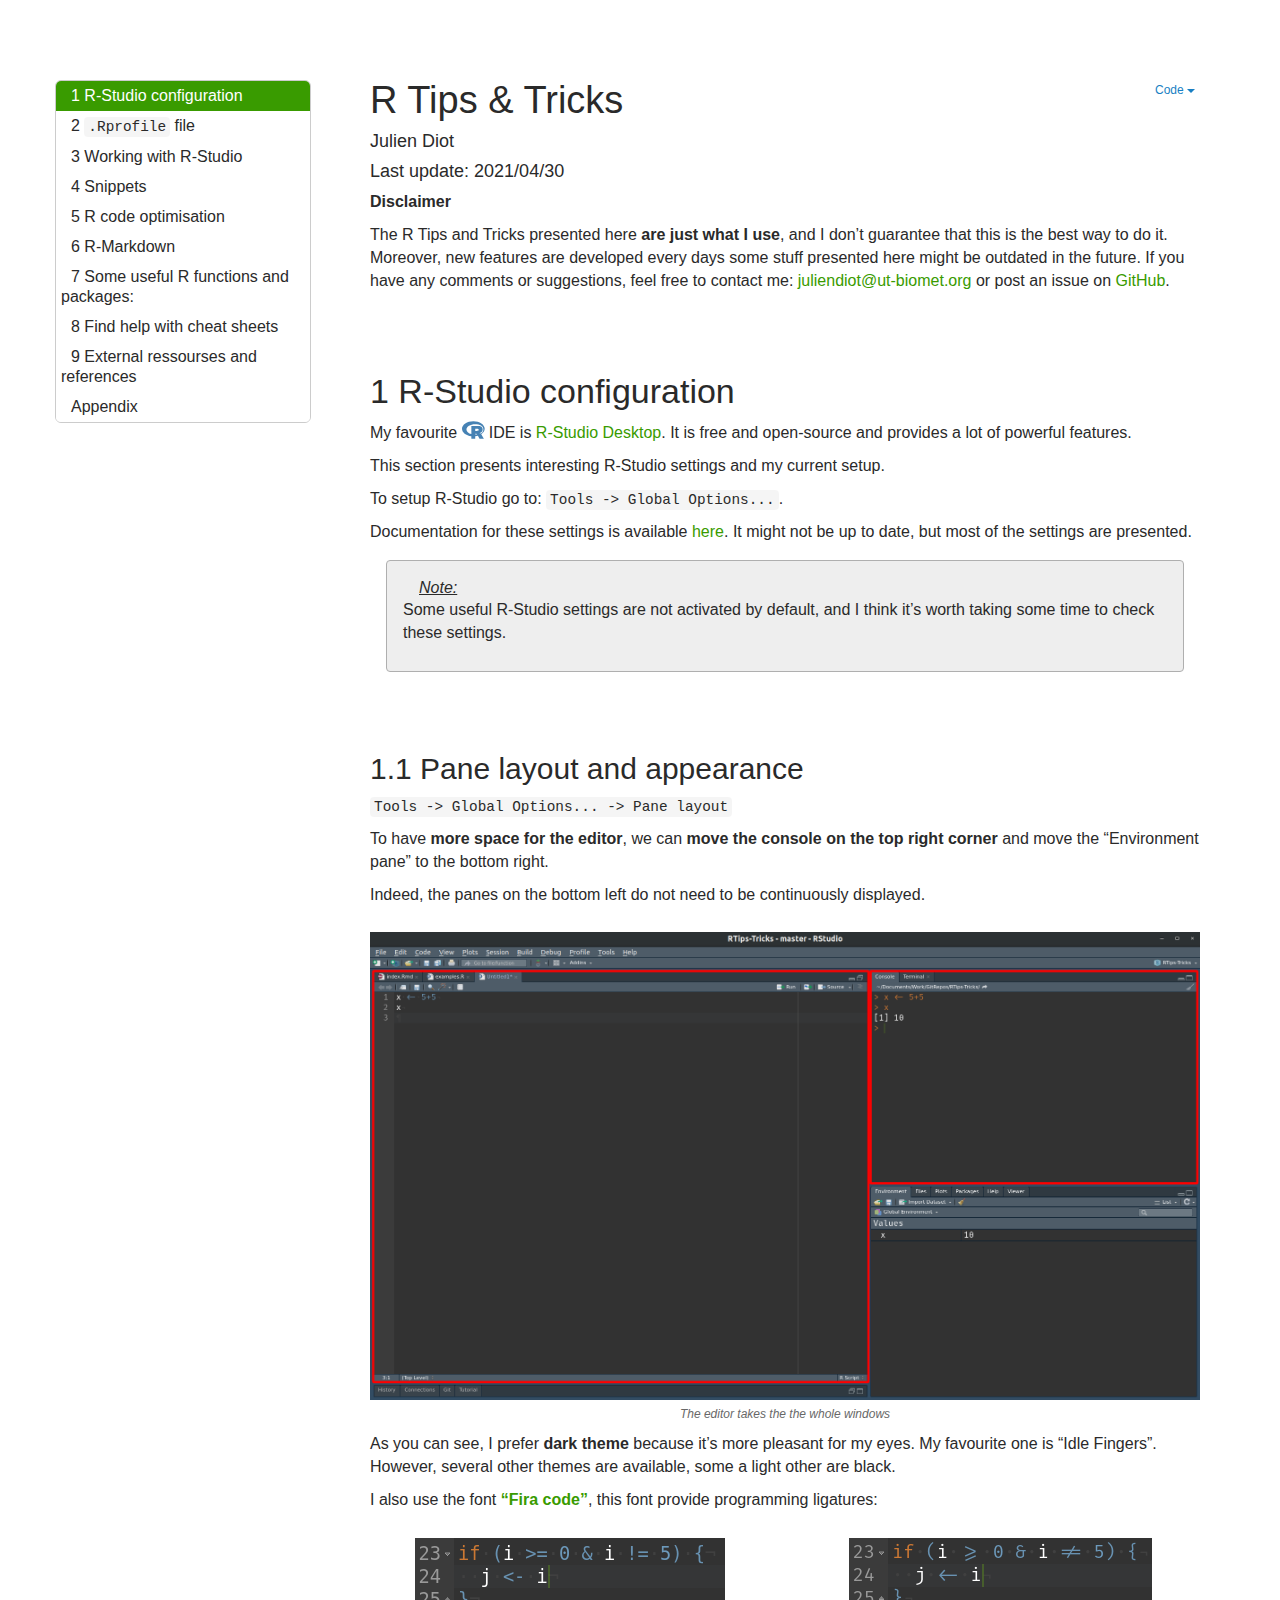
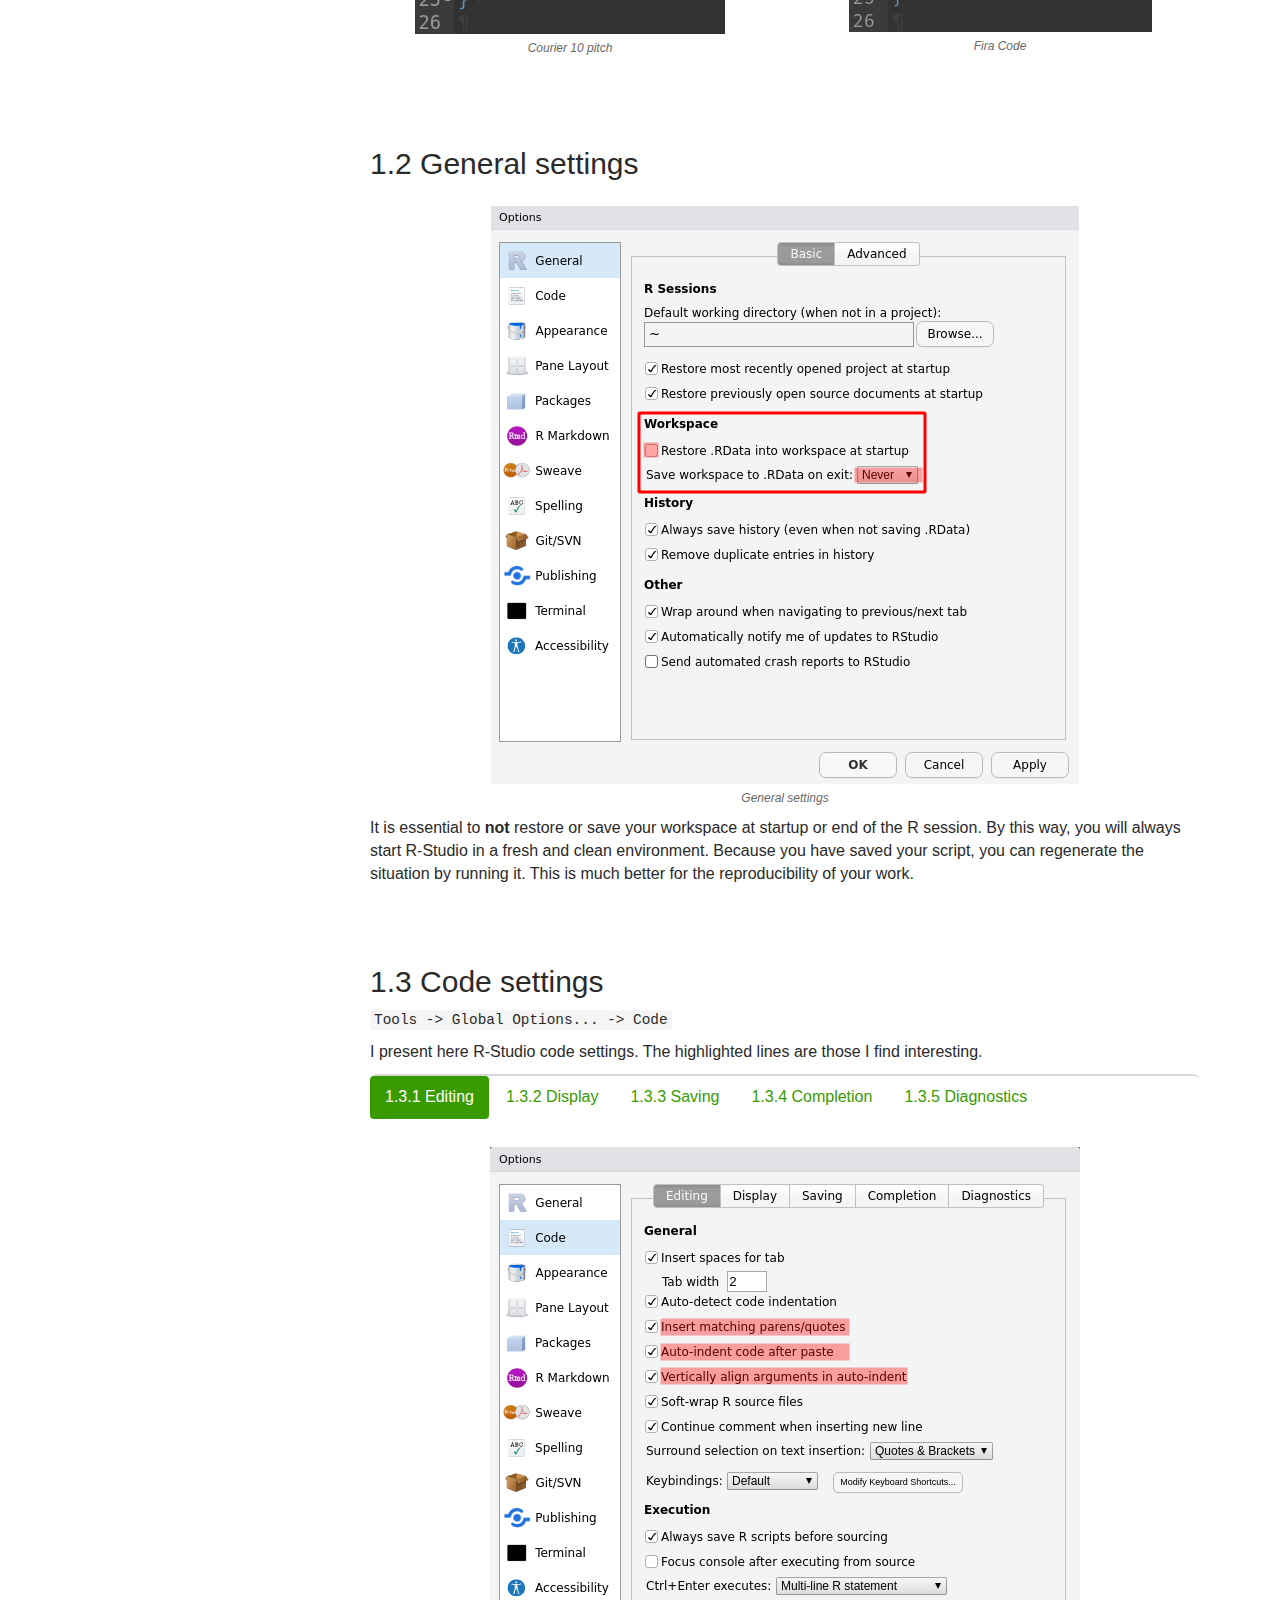
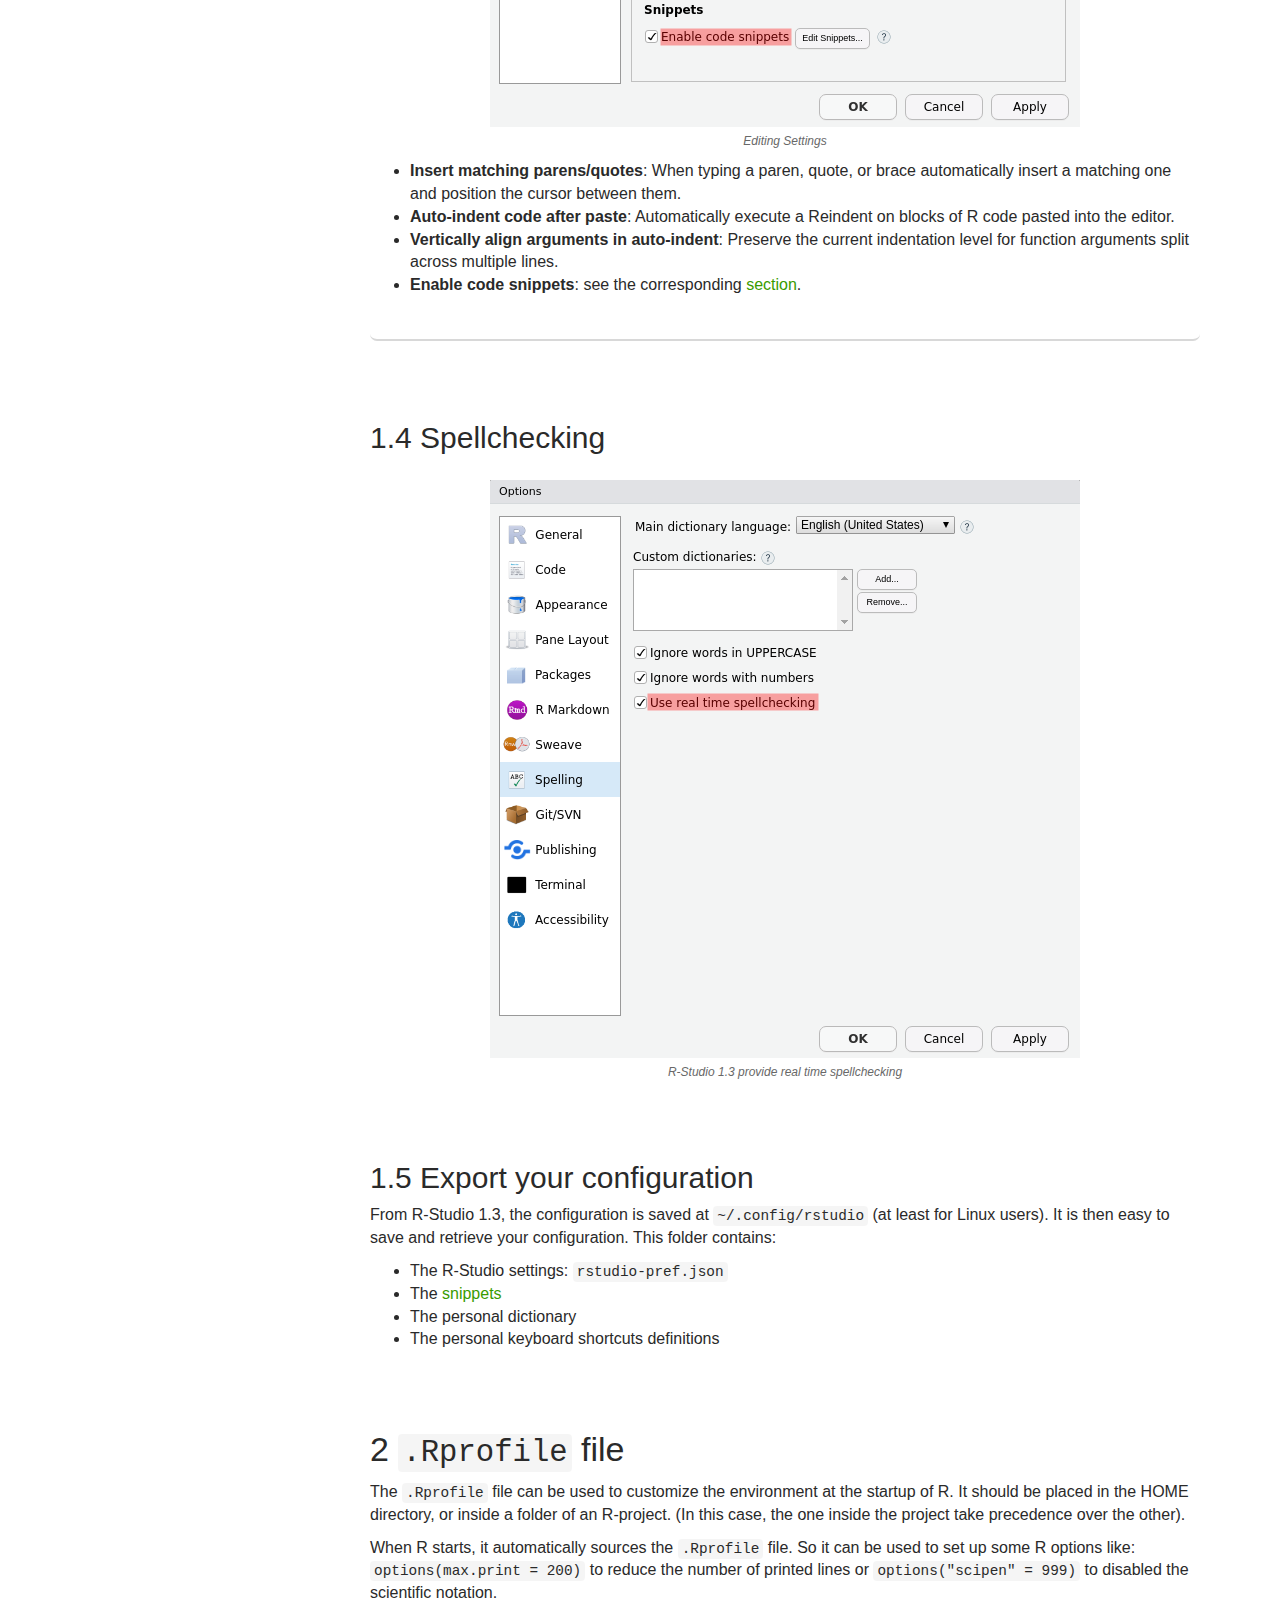
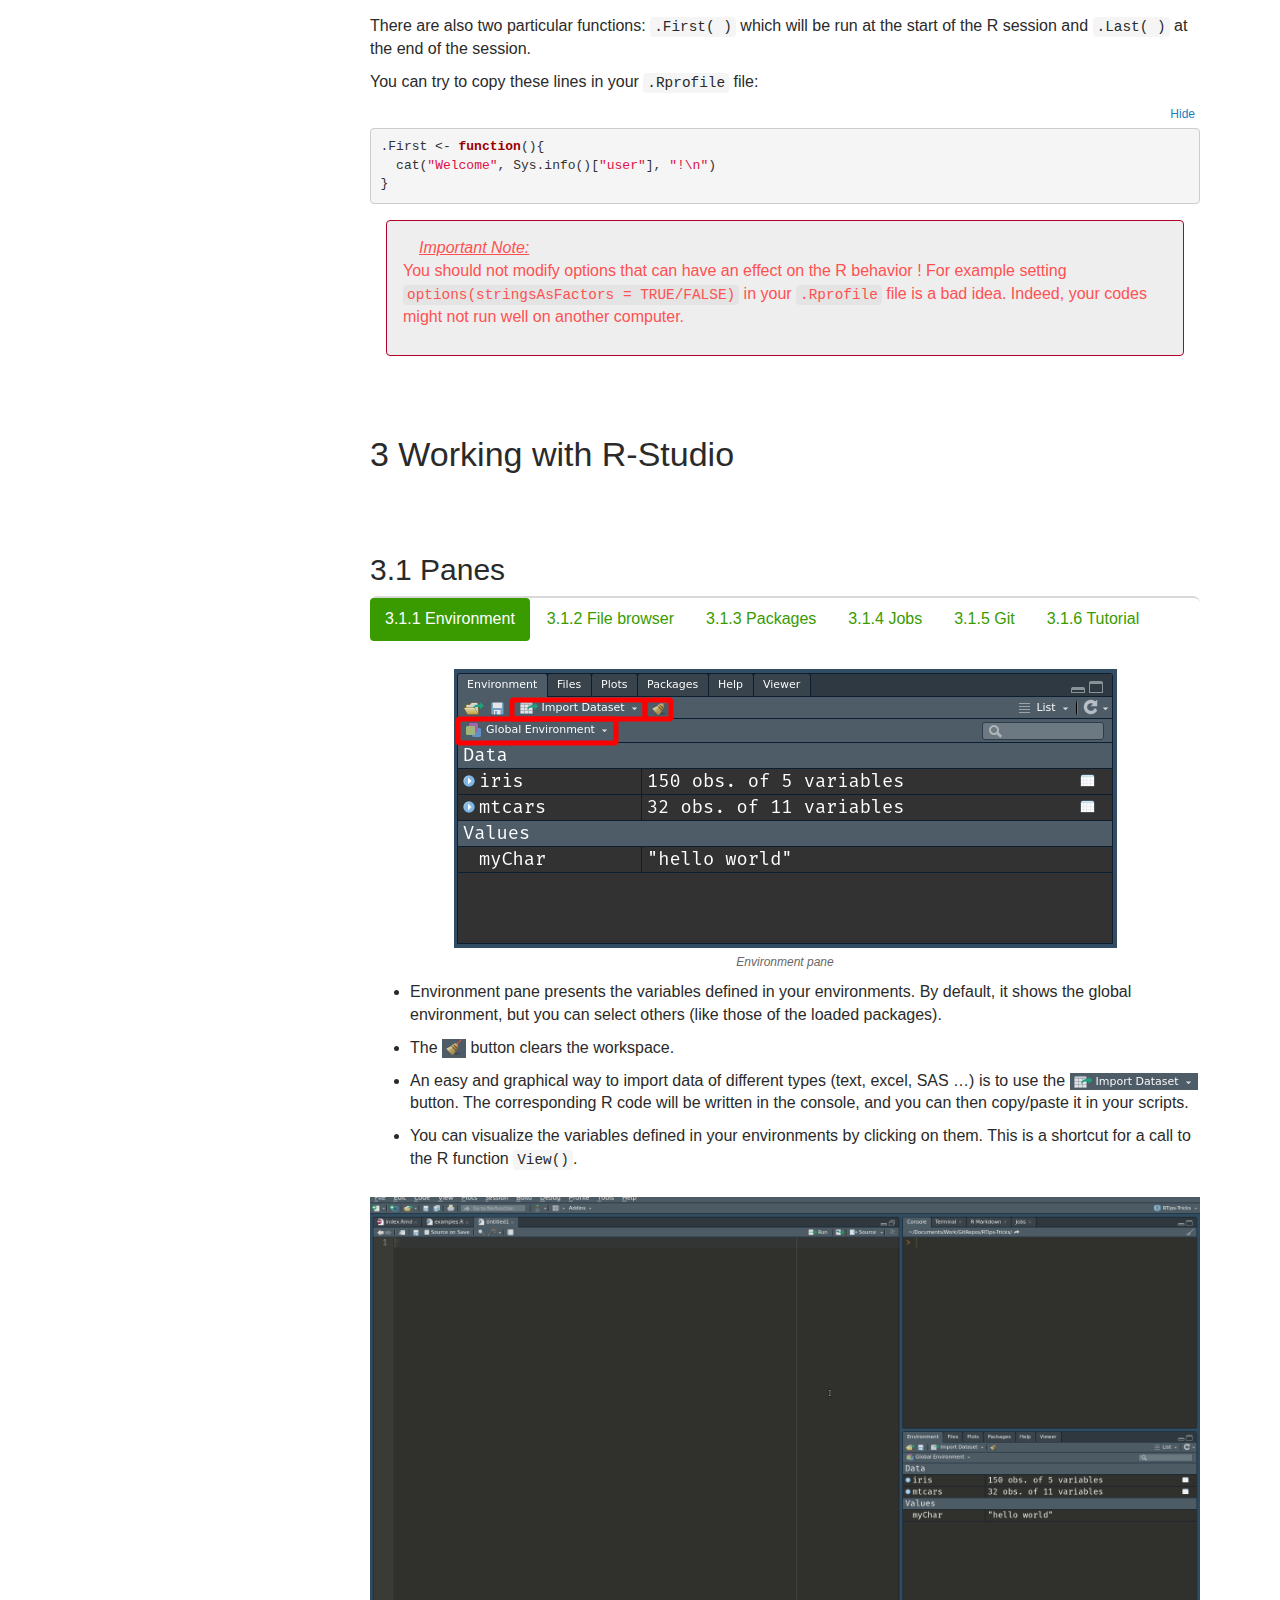
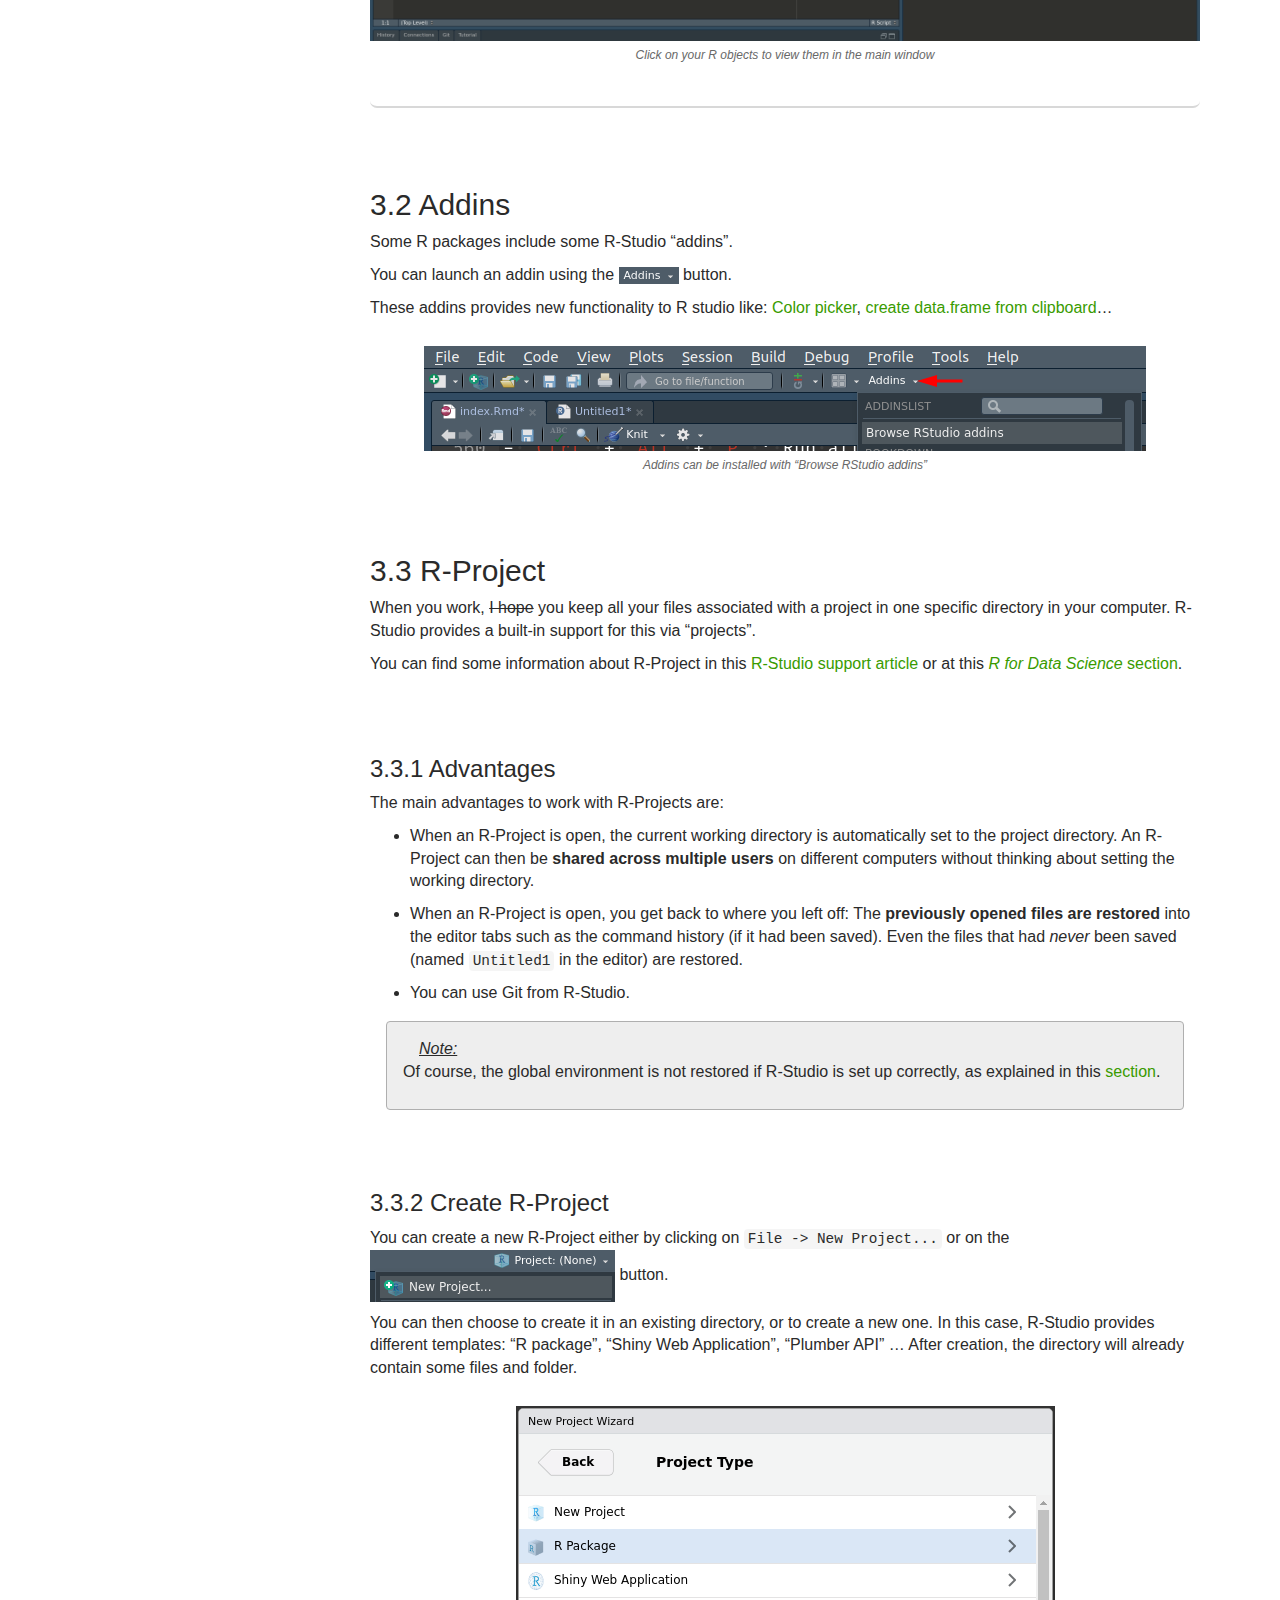
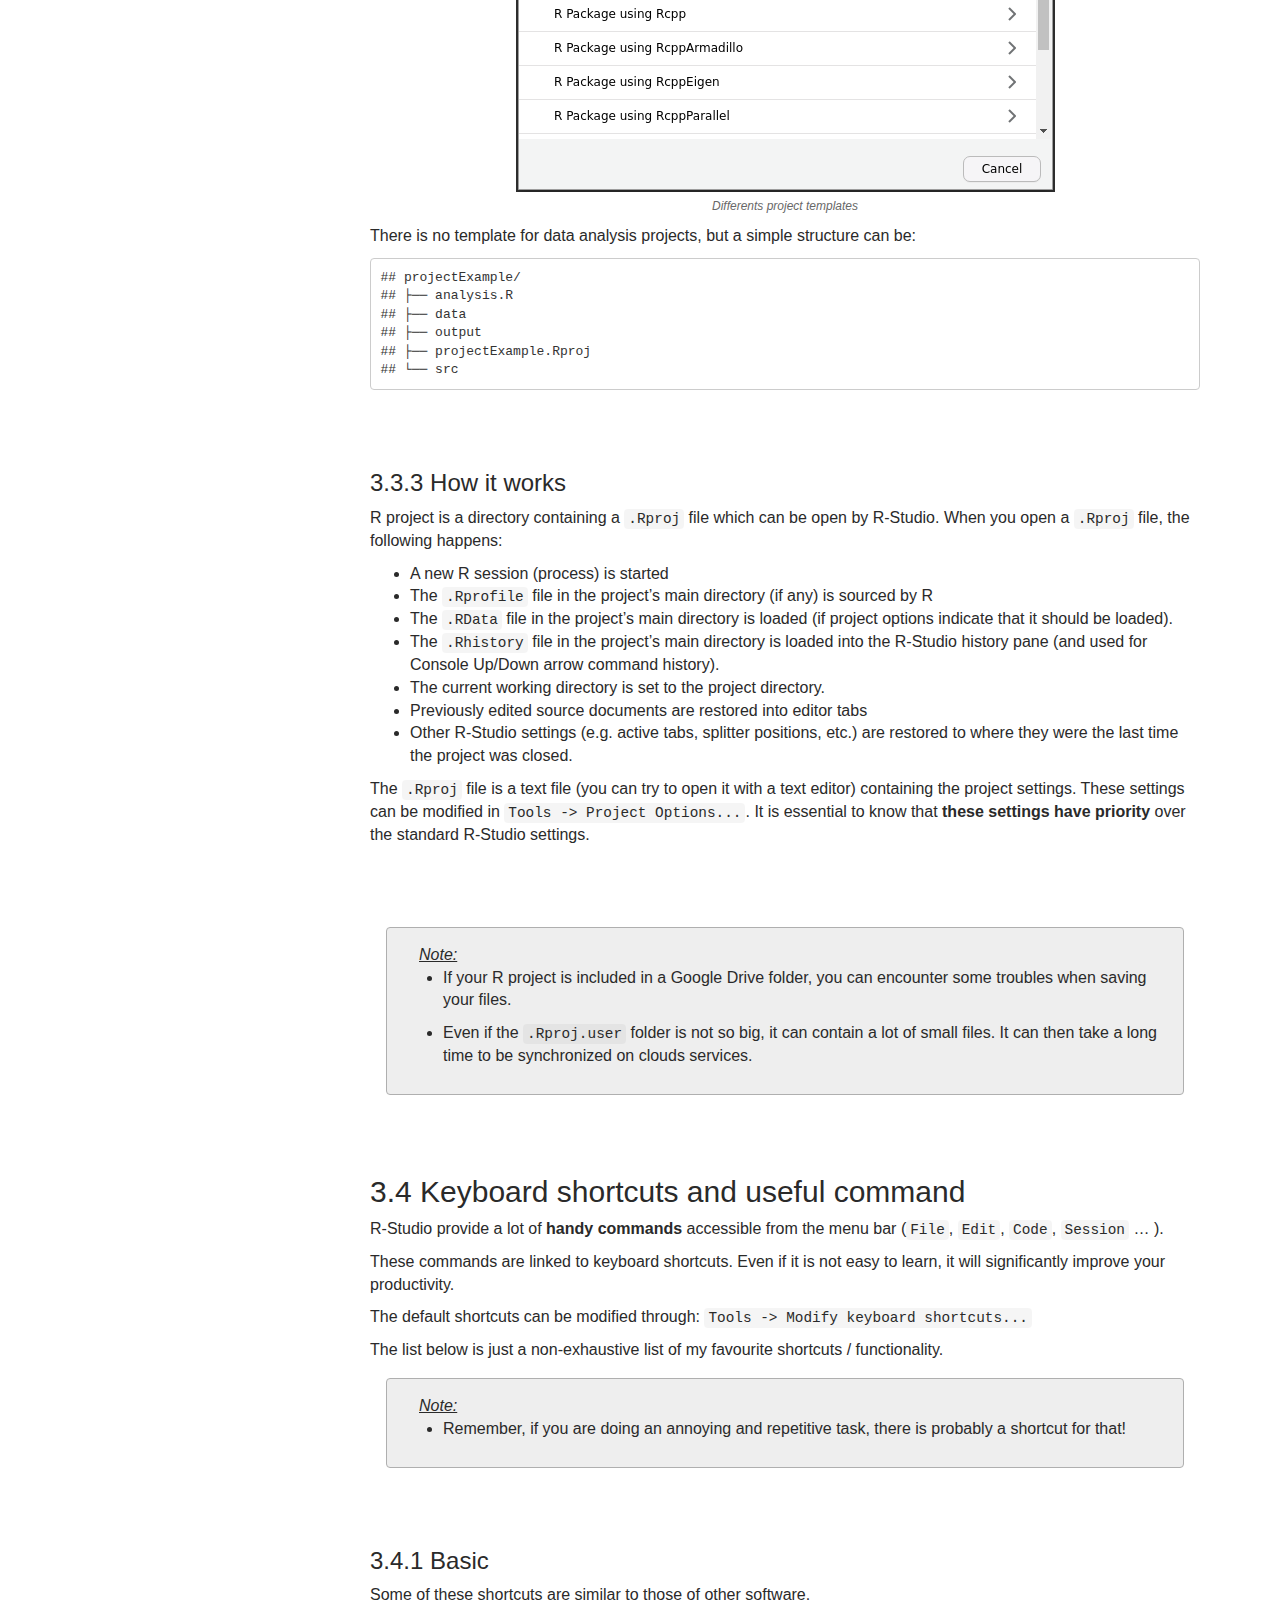
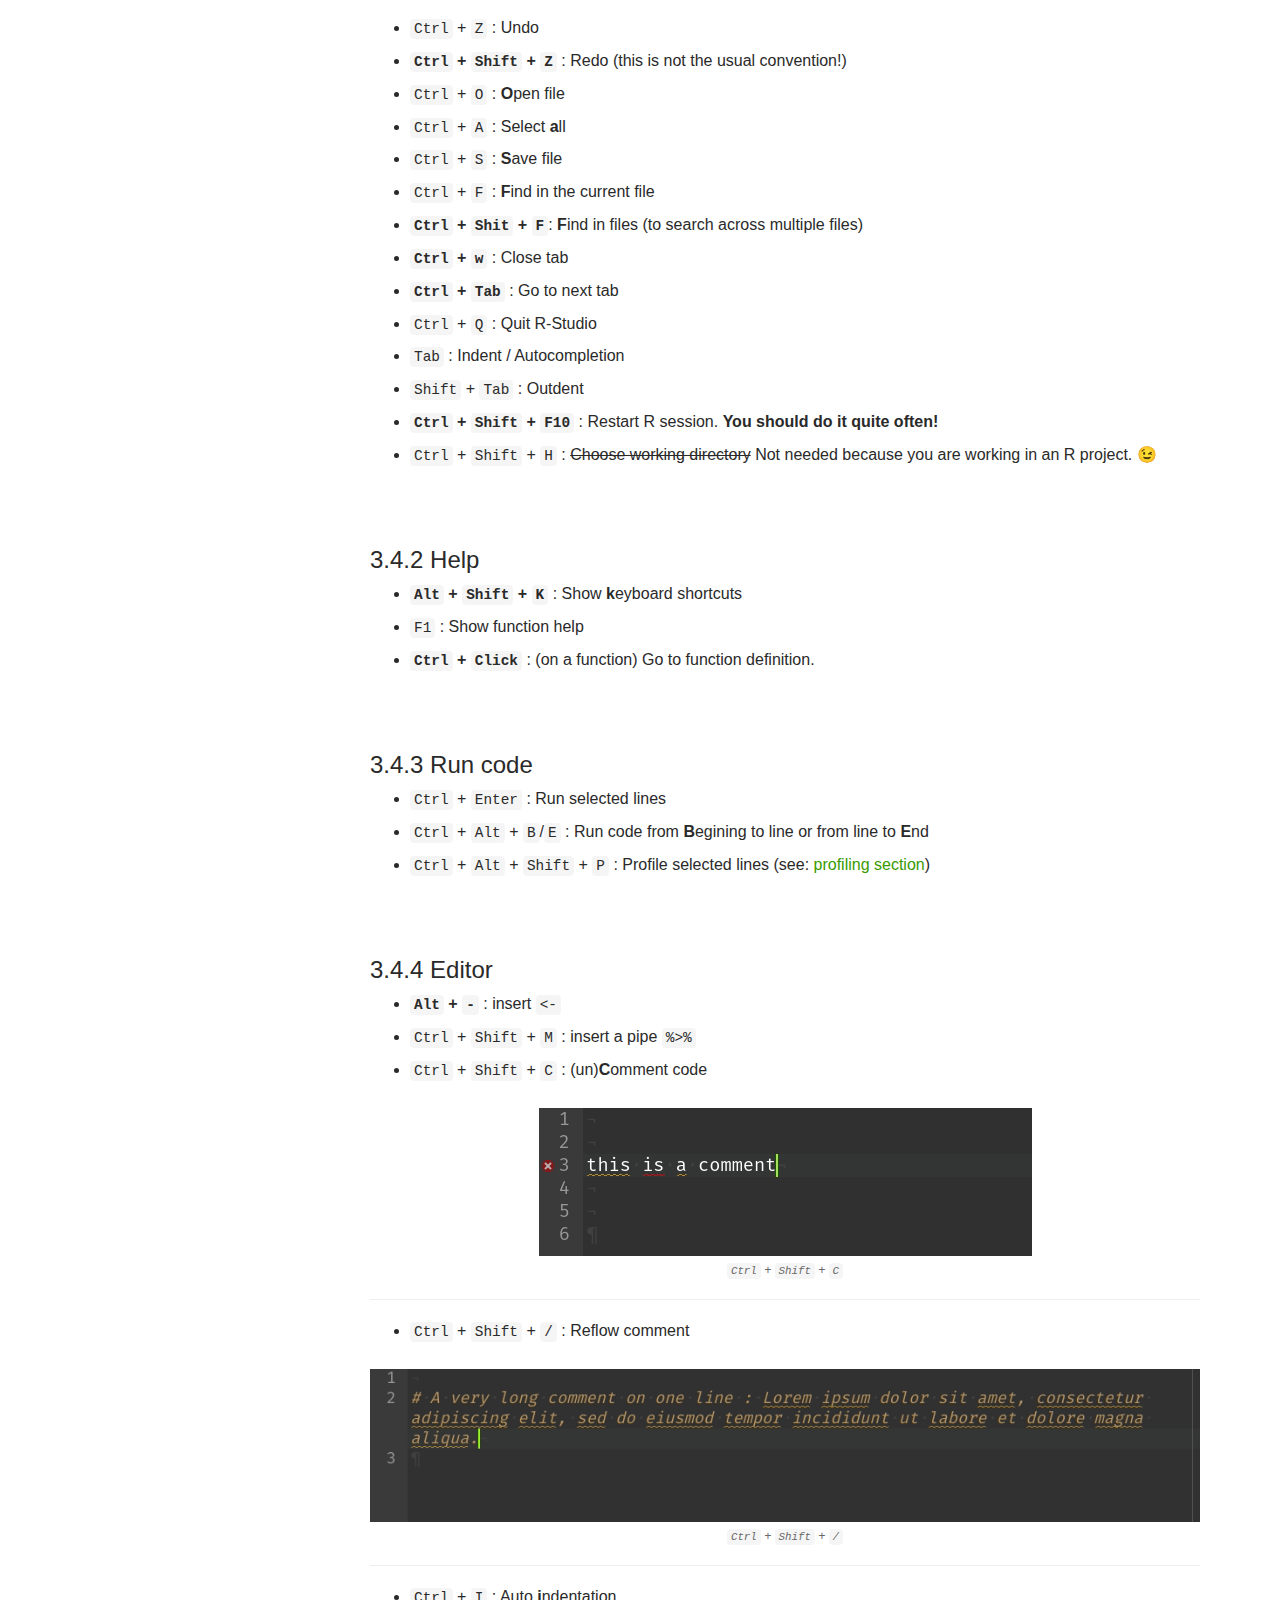
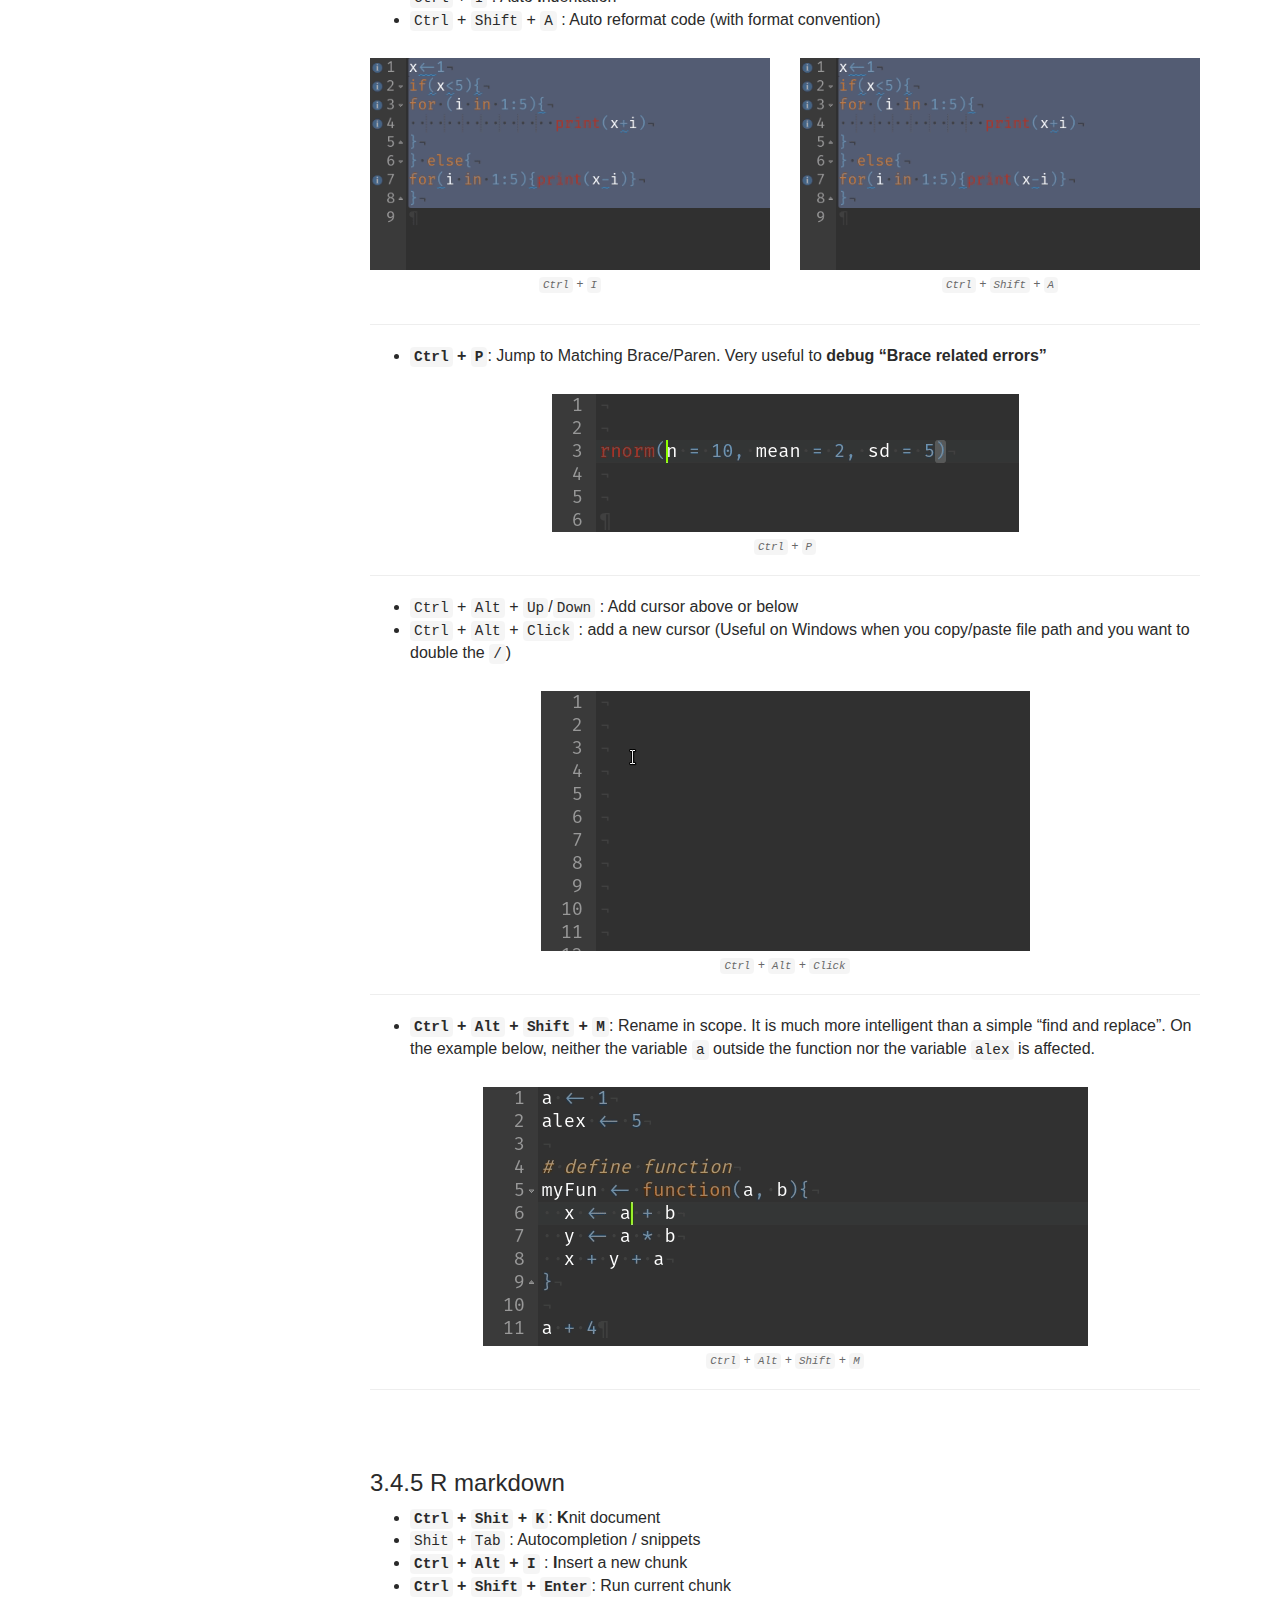
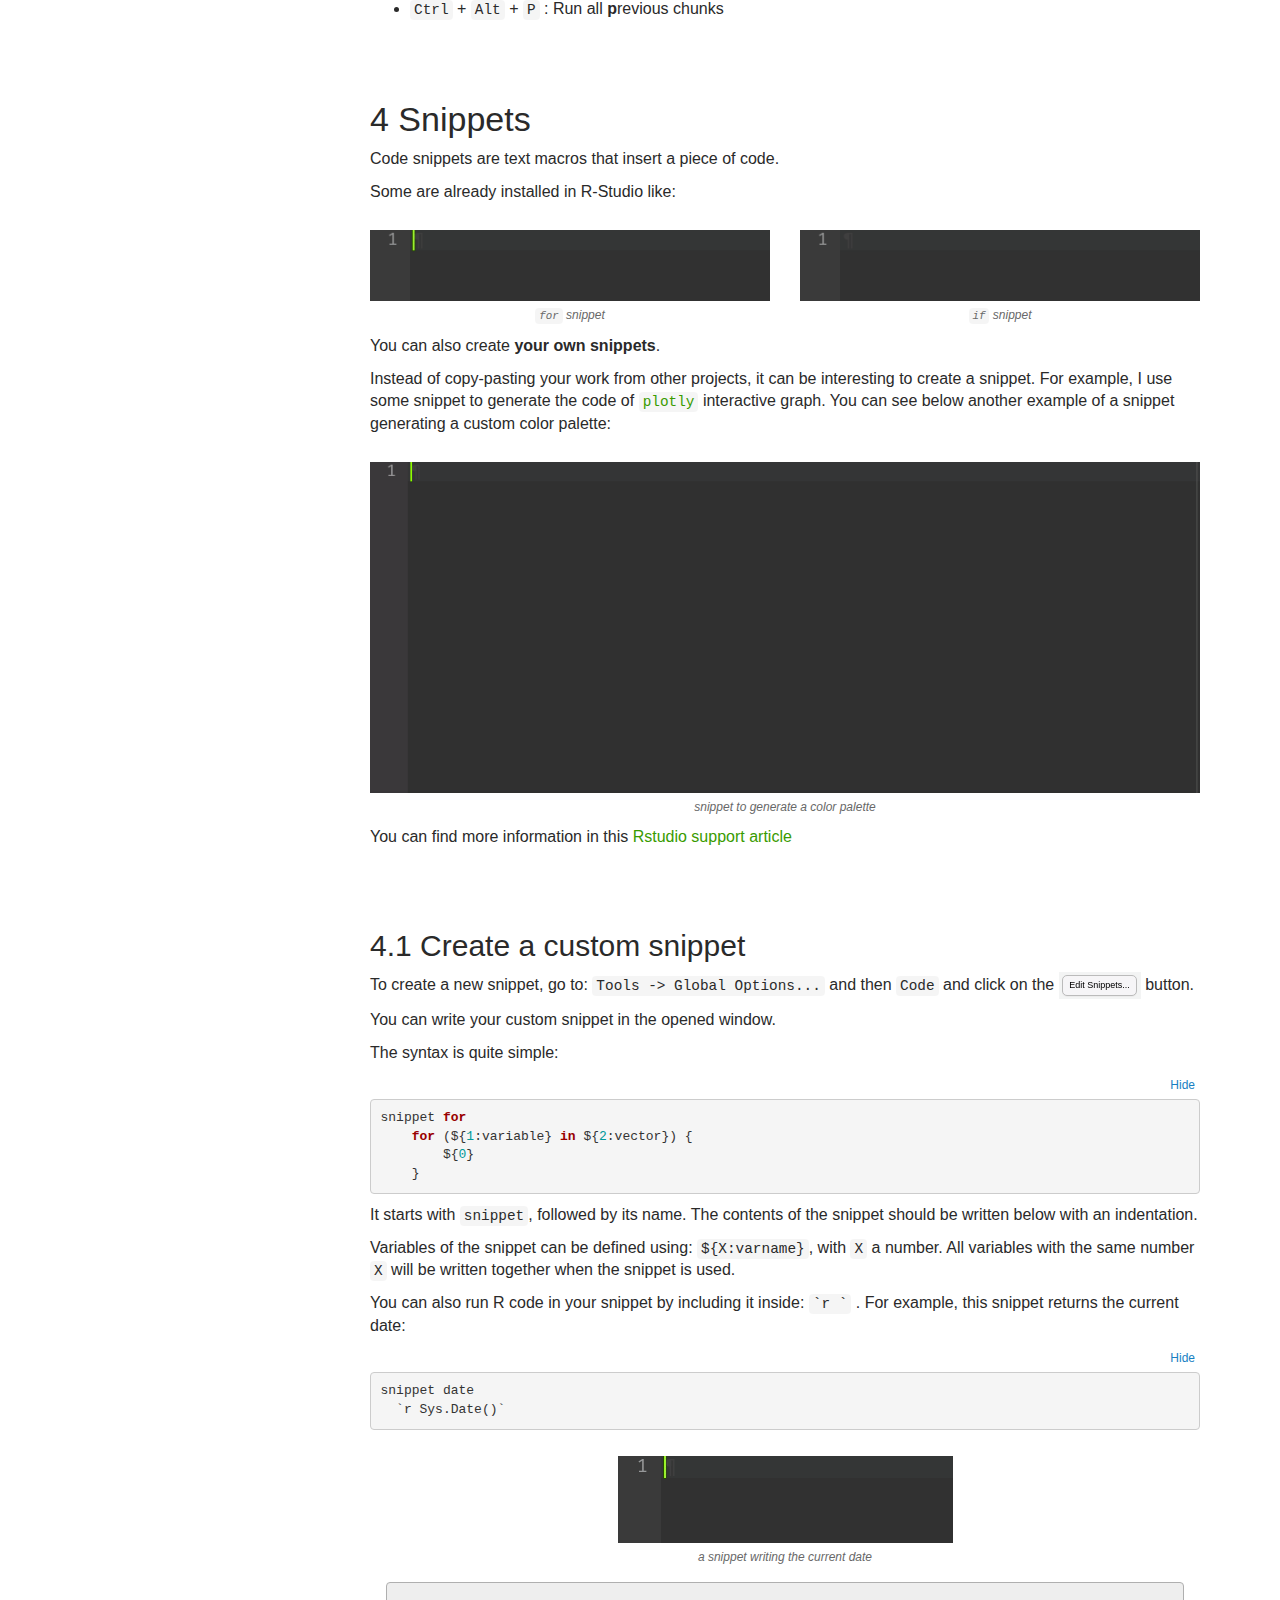
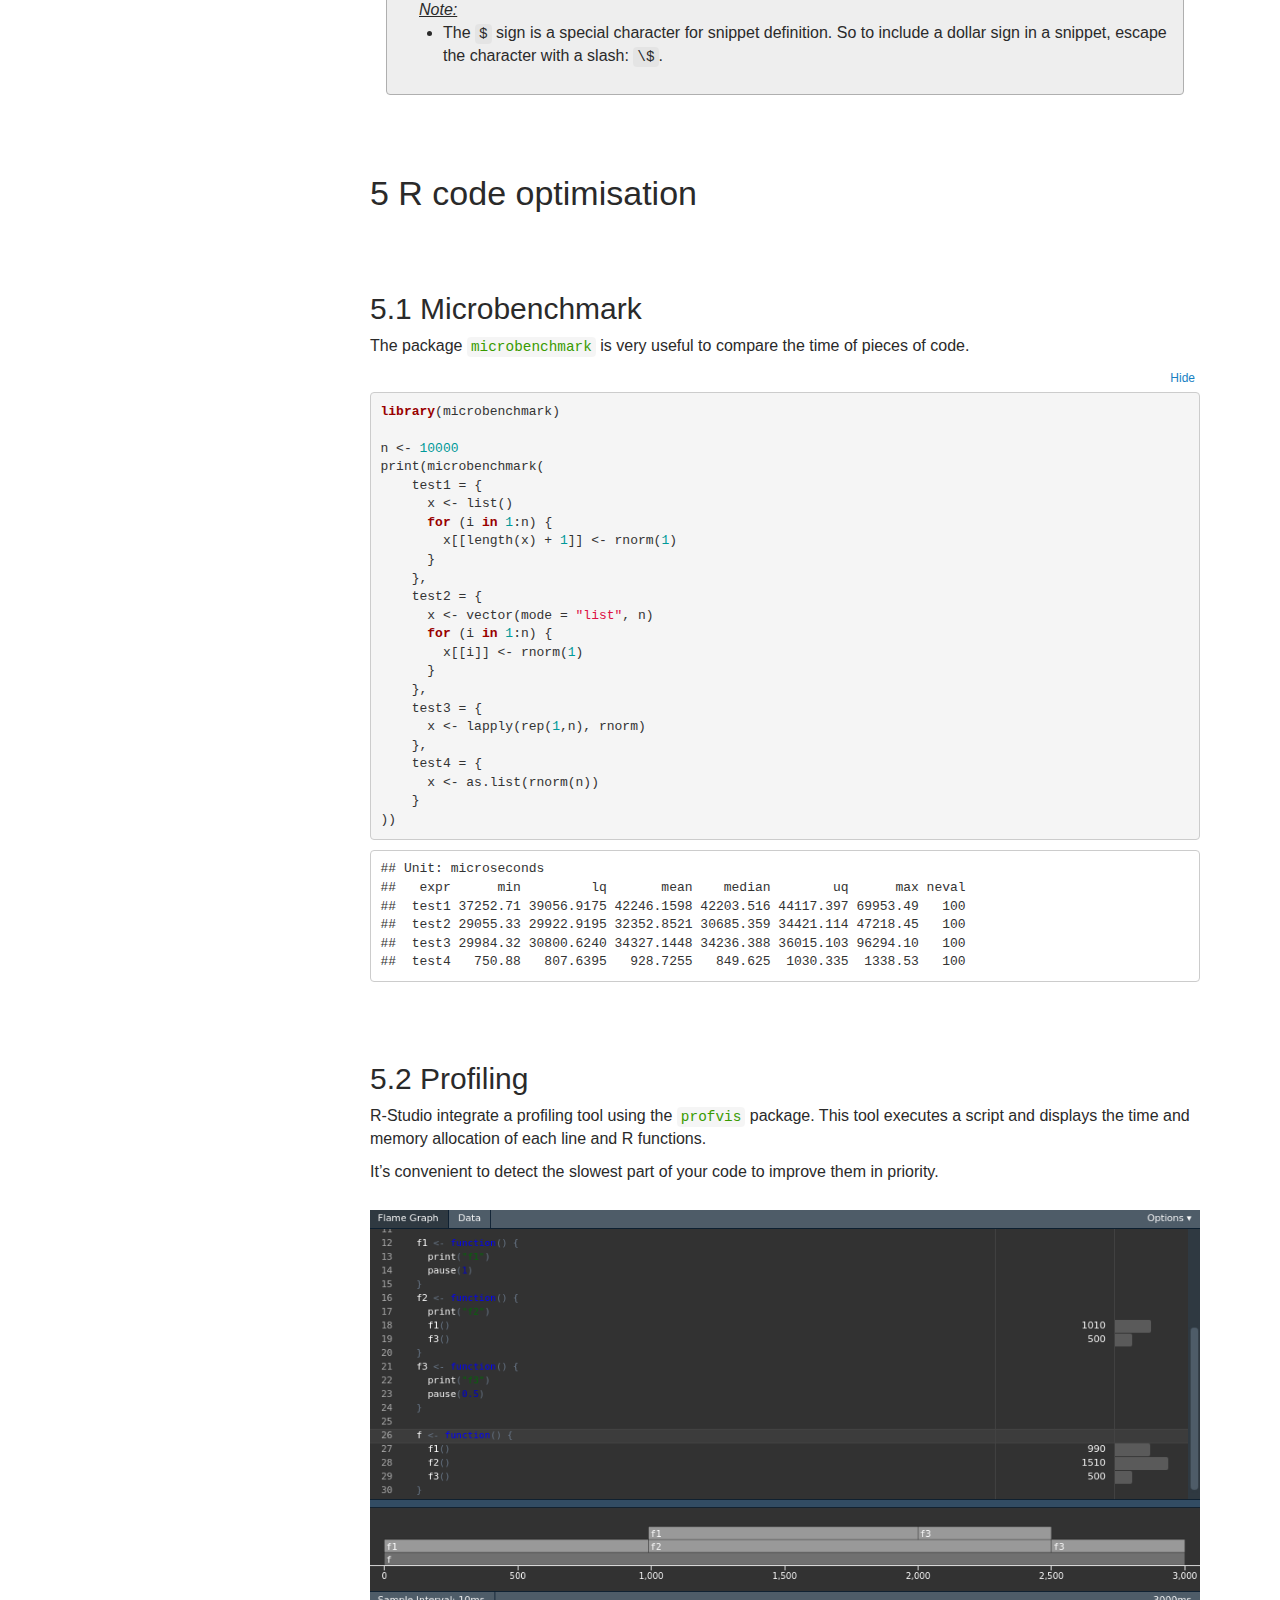
==== commit 3270f7cc: "add seed for RNG" ====
--- a/index.html
+++ b/index.html
@@ -775,11 +775,11 @@
     }
 ))</code></pre>
 <pre><code>## Unit: microseconds
-##   expr       min        lq       mean    median        uq      max neval
-##  test1 37704.294 38750.193 42123.6238 40846.314 43858.412 98053.38   100
-##  test2 29042.186 29889.550 32508.0780 33210.264 34421.390 45358.21   100
-##  test3 29807.386 30619.130 33016.8287 31561.115 35372.399 42819.97   100
-##  test4   755.031   814.576   982.7802   896.366  1048.826  4383.05   100</code></pre>
+##   expr      min         lq       mean    median        uq      max neval
+##  test1 37252.71 39056.9175 42246.1598 42203.516 44117.397 69953.49   100
+##  test2 29055.33 29922.9195 32352.8521 30685.359 34421.114 47218.45   100
+##  test3 29984.32 30800.6240 34327.1448 34236.388 36015.103 96294.10   100
+##  test4   750.88   807.6395   928.7255   849.625  1030.335  1338.53   100</code></pre>
 </div>
 <div id="profiling" class="section level2" number="5.2">
 <h2 number="5.2"><span class="header-section-number">5.2</span> Profiling</h2>
@@ -912,8 +912,8 @@
           paste(names(l), &quot;:&quot;, l, collapse = &quot;\n&quot;)
         })
 )</code></pre>
-<div id="htmlwidget-bc7aefe56cfdba6d2d13" style="width:864px;height:480px;" class="plotly html-widget"></div>
-<script type="application/json" data-for="htmlwidget-bc7aefe56cfdba6d2d13">{"x":{"visdat":{"391e556ab502a":["function () ","plotlyVisDat"]},"cur_data":"391e556ab502a","attrs":{"391e556ab502a":{"mode":"markers","x":{},"y":{},"hoverinfo":"text","text":["Sepal.Length : 5.1<br />Sepal.Width : 3.5<br />Petal.Length : 1.4<br />Petal.Width : 0.2<br />Species : setosa","Sepal.Length : 4.9<br />Sepal.Width : 3.0<br />Petal.Length : 1.4<br />Petal.Width : 0.2<br />Species : setosa","Sepal.Length : 4.7<br />Sepal.Width : 3.2<br />Petal.Length : 1.3<br />Petal.Width : 0.2<br />Species : setosa","Sepal.Length : 4.6<br />Sepal.Width : 3.1<br />Petal.Length : 1.5<br />Petal.Width : 0.2<br />Species : setosa","Sepal.Length : 5.0<br />Sepal.Width : 3.6<br />Petal.Length : 1.4<br />Petal.Width : 0.2<br />Species : setosa","Sepal.Length : 5.4<br />Sepal.Width : 3.9<br />Petal.Length : 1.7<br />Petal.Width : 0.4<br />Species : setosa","Sepal.Length : 4.6<br />Sepal.Width : 3.4<br />Petal.Length : 1.4<br />Petal.Width : 0.3<br />Species : setosa","Sepal.Length : 5.0<br />Sepal.Width : 3.4<br />Petal.Length : 1.5<br />Petal.Width : 0.2<br />Species : setosa","Sepal.Length : 4.4<br />Sepal.Width : 2.9<br />Petal.Length : 1.4<br />Petal.Width : 0.2<br />Species : setosa","Sepal.Length : 4.9<br />Sepal.Width : 3.1<br />Petal.Length : 1.5<br />Petal.Width : 0.1<br />Species : setosa","Sepal.Length : 5.4<br />Sepal.Width : 3.7<br />Petal.Length : 1.5<br />Petal.Width : 0.2<br />Species : setosa","Sepal.Length : 4.8<br />Sepal.Width : 3.4<br />Petal.Length : 1.6<br />Petal.Width : 0.2<br />Species : setosa","Sepal.Length : 4.8<br />Sepal.Width : 3.0<br />Petal.Length : 1.4<br />Petal.Width : 0.1<br />Species : setosa","Sepal.Length : 4.3<br />Sepal.Width : 3.0<br />Petal.Length : 1.1<br />Petal.Width : 0.1<br />Species : setosa","Sepal.Length : 5.8<br />Sepal.Width : 4.0<br />Petal.Length : 1.2<br />Petal.Width : 0.2<br />Species : setosa","Sepal.Length : 5.7<br />Sepal.Width : 4.4<br />Petal.Length : 1.5<br />Petal.Width : 0.4<br />Species : setosa","Sepal.Length : 5.4<br />Sepal.Width : 3.9<br />Petal.Length : 1.3<br />Petal.Width : 0.4<br />Species : setosa","Sepal.Length : 5.1<br />Sepal.Width : 3.5<br />Petal.Length : 1.4<br />Petal.Width : 0.3<br />Species : setosa","Sepal.Length : 5.7<br />Sepal.Width : 3.8<br />Petal.Length : 1.7<br />Petal.Width : 0.3<br />Species : setosa","Sepal.Length : 5.1<br />Sepal.Width : 3.8<br />Petal.Length : 1.5<br />Petal.Width : 0.3<br />Species : setosa","Sepal.Length : 5.4<br />Sepal.Width : 3.4<br />Petal.Length : 1.7<br />Petal.Width : 0.2<br />Species : setosa","Sepal.Length : 5.1<br />Sepal.Width : 3.7<br />Petal.Length : 1.5<br />Petal.Width : 0.4<br />Species : setosa","Sepal.Length : 4.6<br />Sepal.Width : 3.6<br />Petal.Length : 1.0<br />Petal.Width : 0.2<br />Species : setosa","Sepal.Length : 5.1<br />Sepal.Width : 3.3<br />Petal.Length : 1.7<br />Petal.Width : 0.5<br />Species : setosa","Sepal.Length : 4.8<br />Sepal.Width : 3.4<br />Petal.Length : 1.9<br />Petal.Width : 0.2<br />Species : setosa","Sepal.Length : 5.0<br />Sepal.Width : 3.0<br />Petal.Length : 1.6<br />Petal.Width : 0.2<br />Species : setosa","Sepal.Length : 5.0<br />Sepal.Width : 3.4<br />Petal.Length : 1.6<br />Petal.Width : 0.4<br />Species : setosa","Sepal.Length : 5.2<br />Sepal.Width : 3.5<br />Petal.Length : 1.5<br />Petal.Width : 0.2<br />Species : setosa","Sepal.Length : 5.2<br />Sepal.Width : 3.4<br />Petal.Length : 1.4<br />Petal.Width : 0.2<br />Species : setosa","Sepal.Length : 4.7<br />Sepal.Width : 3.2<br />Petal.Length : 1.6<br />Petal.Width : 0.2<br />Species : setosa","Sepal.Length : 4.8<br />Sepal.Width : 3.1<br />Petal.Length : 1.6<br />Petal.Width : 0.2<br />Species : setosa","Sepal.Length : 5.4<br />Sepal.Width : 3.4<br />Petal.Length : 1.5<br />Petal.Width : 0.4<br />Species : setosa","Sepal.Length : 5.2<br />Sepal.Width : 4.1<br />Petal.Length : 1.5<br />Petal.Width : 0.1<br />Species : setosa","Sepal.Length : 5.5<br />Sepal.Width : 4.2<br />Petal.Length : 1.4<br />Petal.Width : 0.2<br />Species : setosa","Sepal.Length : 4.9<br />Sepal.Width : 3.1<br />Petal.Length : 1.5<br />Petal.Width : 0.2<br />Species : setosa","Sepal.Length : 5.0<br />Sepal.Width : 3.2<br />Petal.Length : 1.2<br />Petal.Width : 0.2<br />Species : setosa","Sepal.Length : 5.5<br />Sepal.Width : 3.5<br />Petal.Length : 1.3<br />Petal.Width : 0.2<br />Species : setosa","Sepal.Length : 4.9<br />Sepal.Width : 3.6<br />Petal.Length : 1.4<br />Petal.Width : 0.1<br />Species : setosa","Sepal.Length : 4.4<br />Sepal.Width : 3.0<br />Petal.Length : 1.3<br />Petal.Width : 0.2<br />Species : setosa","Sepal.Length : 5.1<br />Sepal.Width : 3.4<br />Petal.Length : 1.5<br />Petal.Width : 0.2<br />Species : setosa","Sepal.Length : 5.0<br />Sepal.Width : 3.5<br />Petal.Length : 1.3<br />Petal.Width : 0.3<br />Species : setosa","Sepal.Length : 4.5<br />Sepal.Width : 2.3<br />Petal.Length : 1.3<br />Petal.Width : 0.3<br />Species : setosa","Sepal.Length : 4.4<br />Sepal.Width : 3.2<br />Petal.Length : 1.3<br />Petal.Width : 0.2<br />Species : setosa","Sepal.Length : 5.0<br />Sepal.Width : 3.5<br />Petal.Length : 1.6<br />Petal.Width : 0.6<br />Species : setosa","Sepal.Length : 5.1<br />Sepal.Width : 3.8<br />Petal.Length : 1.9<br />Petal.Width : 0.4<br />Species : setosa","Sepal.Length : 4.8<br />Sepal.Width : 3.0<br />Petal.Length : 1.4<br />Petal.Width : 0.3<br />Species : setosa","Sepal.Length : 5.1<br />Sepal.Width : 3.8<br />Petal.Length : 1.6<br />Petal.Width : 0.2<br />Species : setosa","Sepal.Length : 4.6<br />Sepal.Width : 3.2<br />Petal.Length : 1.4<br />Petal.Width : 0.2<br />Species : setosa","Sepal.Length : 5.3<br />Sepal.Width : 3.7<br />Petal.Length : 1.5<br />Petal.Width : 0.2<br />Species : setosa","Sepal.Length : 5.0<br />Sepal.Width : 3.3<br />Petal.Length : 1.4<br />Petal.Width : 0.2<br />Species : setosa","Sepal.Length : 7.0<br />Sepal.Width : 3.2<br />Petal.Length : 4.7<br />Petal.Width : 1.4<br />Species : versicolor","Sepal.Length : 6.4<br />Sepal.Width : 3.2<br />Petal.Length : 4.5<br />Petal.Width : 1.5<br />Species : versicolor","Sepal.Length : 6.9<br />Sepal.Width : 3.1<br />Petal.Length : 4.9<br />Petal.Width : 1.5<br />Species : versicolor","Sepal.Length : 5.5<br />Sepal.Width : 2.3<br />Petal.Length : 4.0<br />Petal.Width : 1.3<br />Species : versicolor","Sepal.Length : 6.5<br />Sepal.Width : 2.8<br />Petal.Length : 4.6<br />Petal.Width : 1.5<br />Species : versicolor","Sepal.Length : 5.7<br />Sepal.Width : 2.8<br />Petal.Length : 4.5<br />Petal.Width : 1.3<br />Species : versicolor","Sepal.Length : 6.3<br />Sepal.Width : 3.3<br />Petal.Length : 4.7<br />Petal.Width : 1.6<br />Species : versicolor","Sepal.Length : 4.9<br />Sepal.Width : 2.4<br />Petal.Length : 3.3<br />Petal.Width : 1.0<br />Species : versicolor","Sepal.Length : 6.6<br />Sepal.Width : 2.9<br />Petal.Length : 4.6<br />Petal.Width : 1.3<br />Species : versicolor","Sepal.Length : 5.2<br />Sepal.Width : 2.7<br />Petal.Length : 3.9<br />Petal.Width : 1.4<br />Species : versicolor","Sepal.Length : 5.0<br />Sepal.Width : 2.0<br />Petal.Length : 3.5<br />Petal.Width : 1.0<br />Species : versicolor","Sepal.Length : 5.9<br />Sepal.Width : 3.0<br />Petal.Length : 4.2<br />Petal.Width : 1.5<br />Species : versicolor","Sepal.Length : 6.0<br />Sepal.Width : 2.2<br />Petal.Length : 4.0<br />Petal.Width : 1.0<br />Species : versicolor","Sepal.Length : 6.1<br />Sepal.Width : 2.9<br />Petal.Length : 4.7<br />Petal.Width : 1.4<br />Species : versicolor","Sepal.Length : 5.6<br />Sepal.Width : 2.9<br />Petal.Length : 3.6<br />Petal.Width : 1.3<br />Species : versicolor","Sepal.Length : 6.7<br />Sepal.Width : 3.1<br />Petal.Length : 4.4<br />Petal.Width : 1.4<br />Species : versicolor","Sepal.Length : 5.6<br />Sepal.Width : 3.0<br />Petal.Length : 4.5<br />Petal.Width : 1.5<br />Species : versicolor","Sepal.Length : 5.8<br />Sepal.Width : 2.7<br />Petal.Length : 4.1<br />Petal.Width : 1.0<br />Species : versicolor","Sepal.Length : 6.2<br />Sepal.Width : 2.2<br />Petal.Length : 4.5<br />Petal.Width : 1.5<br />Species : versicolor","Sepal.Length : 5.6<br />Sepal.Width : 2.5<br />Petal.Length : 3.9<br />Petal.Width : 1.1<br />Species : versicolor","Sepal.Length : 5.9<br />Sepal.Width : 3.2<br />Petal.Length : 4.8<br />Petal.Width : 1.8<br />Species : versicolor","Sepal.Length : 6.1<br />Sepal.Width : 2.8<br />Petal.Length : 4.0<br />Petal.Width : 1.3<br />Species : versicolor","Sepal.Length : 6.3<br />Sepal.Width : 2.5<br />Petal.Length : 4.9<br />Petal.Width : 1.5<br />Species : versicolor","Sepal.Length : 6.1<br />Sepal.Width : 2.8<br />Petal.Length : 4.7<br />Petal.Width : 1.2<br />Species : versicolor","Sepal.Length : 6.4<br />Sepal.Width : 2.9<br />Petal.Length : 4.3<br />Petal.Width : 1.3<br />Species : versicolor","Sepal.Length : 6.6<br />Sepal.Width : 3.0<br />Petal.Length : 4.4<br />Petal.Width : 1.4<br />Species : versicolor","Sepal.Length : 6.8<br />Sepal.Width : 2.8<br />Petal.Length : 4.8<br />Petal.Width : 1.4<br />Species : versicolor","Sepal.Length : 6.7<br />Sepal.Width : 3.0<br />Petal.Length : 5.0<br />Petal.Width : 1.7<br />Species : versicolor","Sepal.Length : 6.0<br />Sepal.Width : 2.9<br />Petal.Length : 4.5<br />Petal.Width : 1.5<br />Species : versicolor","Sepal.Length : 5.7<br />Sepal.Width : 2.6<br />Petal.Length : 3.5<br />Petal.Width : 1.0<br />Species : versicolor","Sepal.Length : 5.5<br />Sepal.Width : 2.4<br />Petal.Length : 3.8<br />Petal.Width : 1.1<br />Species : versicolor","Sepal.Length : 5.5<br />Sepal.Width : 2.4<br />Petal.Length : 3.7<br />Petal.Width : 1.0<br />Species : versicolor","Sepal.Length : 5.8<br />Sepal.Width : 2.7<br />Petal.Length : 3.9<br />Petal.Width : 1.2<br />Species : versicolor","Sepal.Length : 6.0<br />Sepal.Width : 2.7<br />Petal.Length : 5.1<br />Petal.Width : 1.6<br />Species : versicolor","Sepal.Length : 5.4<br />Sepal.Width : 3.0<br />Petal.Length : 4.5<br />Petal.Width : 1.5<br />Species : versicolor","Sepal.Length : 6.0<br />Sepal.Width : 3.4<br />Petal.Length : 4.5<br />Petal.Width : 1.6<br />Species : versicolor","Sepal.Length : 6.7<br />Sepal.Width : 3.1<br />Petal.Length : 4.7<br />Petal.Width : 1.5<br />Species : versicolor","Sepal.Length : 6.3<br />Sepal.Width : 2.3<br />Petal.Length : 4.4<br />Petal.Width : 1.3<br />Species : versicolor","Sepal.Length : 5.6<br />Sepal.Width : 3.0<br />Petal.Length : 4.1<br />Petal.Width : 1.3<br />Species : versicolor","Sepal.Length : 5.5<br />Sepal.Width : 2.5<br />Petal.Length : 4.0<br />Petal.Width : 1.3<br />Species : versicolor","Sepal.Length : 5.5<br />Sepal.Width : 2.6<br />Petal.Length : 4.4<br />Petal.Width : 1.2<br />Species : versicolor","Sepal.Length : 6.1<br />Sepal.Width : 3.0<br />Petal.Length : 4.6<br />Petal.Width : 1.4<br />Species : versicolor","Sepal.Length : 5.8<br />Sepal.Width : 2.6<br />Petal.Length : 4.0<br />Petal.Width : 1.2<br />Species : versicolor","Sepal.Length : 5.0<br />Sepal.Width : 2.3<br />Petal.Length : 3.3<br />Petal.Width : 1.0<br />Species : versicolor","Sepal.Length : 5.6<br />Sepal.Width : 2.7<br />Petal.Length : 4.2<br />Petal.Width : 1.3<br />Species : versicolor","Sepal.Length : 5.7<br />Sepal.Width : 3.0<br />Petal.Length : 4.2<br />Petal.Width : 1.2<br />Species : versicolor","Sepal.Length : 5.7<br />Sepal.Width : 2.9<br />Petal.Length : 4.2<br />Petal.Width : 1.3<br />Species : versicolor","Sepal.Length : 6.2<br />Sepal.Width : 2.9<br />Petal.Length : 4.3<br />Petal.Width : 1.3<br />Species : versicolor","Sepal.Length : 5.1<br />Sepal.Width : 2.5<br />Petal.Length : 3.0<br />Petal.Width : 1.1<br />Species : versicolor","Sepal.Length : 5.7<br />Sepal.Width : 2.8<br />Petal.Length : 4.1<br />Petal.Width : 1.3<br />Species : versicolor","Sepal.Length : 6.3<br />Sepal.Width : 3.3<br />Petal.Length : 6.0<br />Petal.Width : 2.5<br />Species : virginica","Sepal.Length : 5.8<br />Sepal.Width : 2.7<br />Petal.Length : 5.1<br />Petal.Width : 1.9<br />Species : virginica","Sepal.Length : 7.1<br />Sepal.Width : 3.0<br />Petal.Length : 5.9<br />Petal.Width : 2.1<br />Species : virginica","Sepal.Length : 6.3<br />Sepal.Width : 2.9<br />Petal.Length : 5.6<br />Petal.Width : 1.8<br />Species : virginica","Sepal.Length : 6.5<br />Sepal.Width : 3.0<br />Petal.Length : 5.8<br />Petal.Width : 2.2<br />Species : virginica","Sepal.Length : 7.6<br />Sepal.Width : 3.0<br />Petal.Length : 6.6<br />Petal.Width : 2.1<br />Species : virginica","Sepal.Length : 4.9<br />Sepal.Width : 2.5<br />Petal.Length : 4.5<br />Petal.Width : 1.7<br />Species : virginica","Sepal.Length : 7.3<br />Sepal.Width : 2.9<br />Petal.Length : 6.3<br />Petal.Width : 1.8<br />Species : virginica","Sepal.Length : 6.7<br />Sepal.Width : 2.5<br />Petal.Length : 5.8<br />Petal.Width : 1.8<br />Species : virginica","Sepal.Length : 7.2<br />Sepal.Width : 3.6<br />Petal.Length : 6.1<br />Petal.Width : 2.5<br />Species : virginica","Sepal.Length : 6.5<br />Sepal.Width : 3.2<br />Petal.Length : 5.1<br />Petal.Width : 2.0<br />Species : virginica","Sepal.Length : 6.4<br />Sepal.Width : 2.7<br />Petal.Length : 5.3<br />Petal.Width : 1.9<br />Species : virginica","Sepal.Length : 6.8<br />Sepal.Width : 3.0<br />Petal.Length : 5.5<br />Petal.Width : 2.1<br />Species : virginica","Sepal.Length : 5.7<br />Sepal.Width : 2.5<br />Petal.Length : 5.0<br />Petal.Width : 2.0<br />Species : virginica","Sepal.Length : 5.8<br />Sepal.Width : 2.8<br />Petal.Length : 5.1<br />Petal.Width : 2.4<br />Species : virginica","Sepal.Length : 6.4<br />Sepal.Width : 3.2<br />Petal.Length : 5.3<br />Petal.Width : 2.3<br />Species : virginica","Sepal.Length : 6.5<br />Sepal.Width : 3.0<br />Petal.Length : 5.5<br />Petal.Width : 1.8<br />Species : virginica","Sepal.Length : 7.7<br />Sepal.Width : 3.8<br />Petal.Length : 6.7<br />Petal.Width : 2.2<br />Species : virginica","Sepal.Length : 7.7<br />Sepal.Width : 2.6<br />Petal.Length : 6.9<br />Petal.Width : 2.3<br />Species : virginica","Sepal.Length : 6.0<br />Sepal.Width : 2.2<br />Petal.Length : 5.0<br />Petal.Width : 1.5<br />Species : virginica","Sepal.Length : 6.9<br />Sepal.Width : 3.2<br />Petal.Length : 5.7<br />Petal.Width : 2.3<br />Species : virginica","Sepal.Length : 5.6<br />Sepal.Width : 2.8<br />Petal.Length : 4.9<br />Petal.Width : 2.0<br />Species : virginica","Sepal.Length : 7.7<br />Sepal.Width : 2.8<br />Petal.Length : 6.7<br />Petal.Width : 2.0<br />Species : virginica","Sepal.Length : 6.3<br />Sepal.Width : 2.7<br />Petal.Length : 4.9<br />Petal.Width : 1.8<br />Species : virginica","Sepal.Length : 6.7<br />Sepal.Width : 3.3<br />Petal.Length : 5.7<br />Petal.Width : 2.1<br />Species : virginica","Sepal.Length : 7.2<br />Sepal.Width : 3.2<br />Petal.Length : 6.0<br />Petal.Width : 1.8<br />Species : virginica","Sepal.Length : 6.2<br />Sepal.Width : 2.8<br />Petal.Length : 4.8<br />Petal.Width : 1.8<br />Species : virginica","Sepal.Length : 6.1<br />Sepal.Width : 3.0<br />Petal.Length : 4.9<br />Petal.Width : 1.8<br />Species : virginica","Sepal.Length : 6.4<br />Sepal.Width : 2.8<br />Petal.Length : 5.6<br />Petal.Width : 2.1<br />Species : virginica","Sepal.Length : 7.2<br />Sepal.Width : 3.0<br />Petal.Length : 5.8<br />Petal.Width : 1.6<br />Species : virginica","Sepal.Length : 7.4<br />Sepal.Width : 2.8<br />Petal.Length : 6.1<br />Petal.Width : 1.9<br />Species : virginica","Sepal.Length : 7.9<br />Sepal.Width : 3.8<br />Petal.Length : 6.4<br />Petal.Width : 2.0<br />Species : virginica","Sepal.Length : 6.4<br />Sepal.Width : 2.8<br />Petal.Length : 5.6<br />Petal.Width : 2.2<br />Species : virginica","Sepal.Length : 6.3<br />Sepal.Width : 2.8<br />Petal.Length : 5.1<br />Petal.Width : 1.5<br />Species : virginica","Sepal.Length : 6.1<br />Sepal.Width : 2.6<br />Petal.Length : 5.6<br />Petal.Width : 1.4<br />Species : virginica","Sepal.Length : 7.7<br />Sepal.Width : 3.0<br />Petal.Length : 6.1<br />Petal.Width : 2.3<br />Species : virginica","Sepal.Length : 6.3<br />Sepal.Width : 3.4<br />Petal.Length : 5.6<br />Petal.Width : 2.4<br />Species : virginica","Sepal.Length : 6.4<br />Sepal.Width : 3.1<br />Petal.Length : 5.5<br />Petal.Width : 1.8<br />Species : virginica","Sepal.Length : 6.0<br />Sepal.Width : 3.0<br />Petal.Length : 4.8<br />Petal.Width : 1.8<br />Species : virginica","Sepal.Length : 6.9<br />Sepal.Width : 3.1<br />Petal.Length : 5.4<br />Petal.Width : 2.1<br />Species : virginica","Sepal.Length : 6.7<br />Sepal.Width : 3.1<br />Petal.Length : 5.6<br />Petal.Width : 2.4<br />Species : virginica","Sepal.Length : 6.9<br />Sepal.Width : 3.1<br />Petal.Length : 5.1<br />Petal.Width : 2.3<br />Species : virginica","Sepal.Length : 5.8<br />Sepal.Width : 2.7<br />Petal.Length : 5.1<br />Petal.Width : 1.9<br />Species : virginica","Sepal.Length : 6.8<br />Sepal.Width : 3.2<br />Petal.Length : 5.9<br />Petal.Width : 2.3<br />Species : virginica","Sepal.Length : 6.7<br />Sepal.Width : 3.3<br />Petal.Length : 5.7<br />Petal.Width : 2.5<br />Species : virginica","Sepal.Length : 6.7<br />Sepal.Width : 3.0<br />Petal.Length : 5.2<br />Petal.Width : 2.3<br />Species : virginica","Sepal.Length : 6.3<br />Sepal.Width : 2.5<br />Petal.Length : 5.0<br />Petal.Width : 1.9<br />Species : virginica","Sepal.Length : 6.5<br />Sepal.Width : 3.0<br />Petal.Length : 5.2<br />Petal.Width : 2.0<br />Species : virginica","Sepal.Length : 6.2<br />Sepal.Width : 3.4<br />Petal.Length : 5.4<br />Petal.Width : 2.3<br />Species : virginica","Sepal.Length : 5.9<br />Sepal.Width : 3.0<br />Petal.Length : 5.1<br />Petal.Width : 1.8<br />Species : virginica"],"color":{},"alpha_stroke":1,"sizes":[10,100],"spans":[1,20],"type":"scatter"}},"layout":{"margin":{"b":40,"l":60,"t":25,"r":10},"xaxis":{"domain":[0,1],"automargin":true,"title":"Sepal.Length"},"yaxis":{"domain":[0,1],"automargin":true,"title":"Sepal.Width"},"hovermode":"closest","showlegend":true},"source":"A","config":{"showSendToCloud":false},"data":[{"mode":"markers","x":[5.1,4.9,4.7,4.6,5,5.4,4.6,5,4.4,4.9,5.4,4.8,4.8,4.3,5.8,5.7,5.4,5.1,5.7,5.1,5.4,5.1,4.6,5.1,4.8,5,5,5.2,5.2,4.7,4.8,5.4,5.2,5.5,4.9,5,5.5,4.9,4.4,5.1,5,4.5,4.4,5,5.1,4.8,5.1,4.6,5.3,5],"y":[3.5,3,3.2,3.1,3.6,3.9,3.4,3.4,2.9,3.1,3.7,3.4,3,3,4,4.4,3.9,3.5,3.8,3.8,3.4,3.7,3.6,3.3,3.4,3,3.4,3.5,3.4,3.2,3.1,3.4,4.1,4.2,3.1,3.2,3.5,3.6,3,3.4,3.5,2.3,3.2,3.5,3.8,3,3.8,3.2,3.7,3.3],"hoverinfo":["text","text","text","text","text","text","text","text","text","text","text","text","text","text","text","text","text","text","text","text","text","text","text","text","text","text","text","text","text","text","text","text","text","text","text","text","text","text","text","text","text","text","text","text","text","text","text","text","text","text"],"text":["Sepal.Length : 5.1<br />Sepal.Width : 3.5<br />Petal.Length : 1.4<br />Petal.Width : 0.2<br />Species : setosa","Sepal.Length : 4.9<br />Sepal.Width : 3.0<br />Petal.Length : 1.4<br />Petal.Width : 0.2<br />Species : setosa","Sepal.Length : 4.7<br />Sepal.Width : 3.2<br />Petal.Length : 1.3<br />Petal.Width : 0.2<br />Species : setosa","Sepal.Length : 4.6<br />Sepal.Width : 3.1<br />Petal.Length : 1.5<br />Petal.Width : 0.2<br />Species : setosa","Sepal.Length : 5.0<br />Sepal.Width : 3.6<br />Petal.Length : 1.4<br />Petal.Width : 0.2<br />Species : setosa","Sepal.Length : 5.4<br />Sepal.Width : 3.9<br />Petal.Length : 1.7<br />Petal.Width : 0.4<br />Species : setosa","Sepal.Length : 4.6<br />Sepal.Width : 3.4<br />Petal.Length : 1.4<br />Petal.Width : 0.3<br />Species : setosa","Sepal.Length : 5.0<br />Sepal.Width : 3.4<br />Petal.Length : 1.5<br />Petal.Width : 0.2<br />Species : setosa","Sepal.Length : 4.4<br />Sepal.Width : 2.9<br />Petal.Length : 1.4<br />Petal.Width : 0.2<br />Species : setosa","Sepal.Length : 4.9<br />Sepal.Width : 3.1<br />Petal.Length : 1.5<br />Petal.Width : 0.1<br />Species : setosa","Sepal.Length : 5.4<br />Sepal.Width : 3.7<br />Petal.Length : 1.5<br />Petal.Width : 0.2<br />Species : setosa","Sepal.Length : 4.8<br />Sepal.Width : 3.4<br />Petal.Length : 1.6<br />Petal.Width : 0.2<br />Species : setosa","Sepal.Length : 4.8<br />Sepal.Width : 3.0<br />Petal.Length : 1.4<br />Petal.Width : 0.1<br />Species : setosa","Sepal.Length : 4.3<br />Sepal.Width : 3.0<br />Petal.Length : 1.1<br />Petal.Width : 0.1<br />Species : setosa","Sepal.Length : 5.8<br />Sepal.Width : 4.0<br />Petal.Length : 1.2<br />Petal.Width : 0.2<br />Species : setosa","Sepal.Length : 5.7<br />Sepal.Width : 4.4<br />Petal.Length : 1.5<br />Petal.Width : 0.4<br />Species : setosa","Sepal.Length : 5.4<br />Sepal.Width : 3.9<br />Petal.Length : 1.3<br />Petal.Width : 0.4<br />Species : setosa","Sepal.Length : 5.1<br />Sepal.Width : 3.5<br />Petal.Length : 1.4<br />Petal.Width : 0.3<br />Species : setosa","Sepal.Length : 5.7<br />Sepal.Width : 3.8<br />Petal.Length : 1.7<br />Petal.Width : 0.3<br />Species : setosa","Sepal.Length : 5.1<br />Sepal.Width : 3.8<br />Petal.Length : 1.5<br />Petal.Width : 0.3<br />Species : setosa","Sepal.Length : 5.4<br />Sepal.Width : 3.4<br />Petal.Length : 1.7<br />Petal.Width : 0.2<br />Species : setosa","Sepal.Length : 5.1<br />Sepal.Width : 3.7<br />Petal.Length : 1.5<br />Petal.Width : 0.4<br />Species : setosa","Sepal.Length : 4.6<br />Sepal.Width : 3.6<br />Petal.Length : 1.0<br />Petal.Width : 0.2<br />Species : setosa","Sepal.Length : 5.1<br />Sepal.Width : 3.3<br />Petal.Length : 1.7<br />Petal.Width : 0.5<br />Species : setosa","Sepal.Length : 4.8<br />Sepal.Width : 3.4<br />Petal.Length : 1.9<br />Petal.Width : 0.2<br />Species : setosa","Sepal.Length : 5.0<br />Sepal.Width : 3.0<br />Petal.Length : 1.6<br />Petal.Width : 0.2<br />Species : setosa","Sepal.Length : 5.0<br />Sepal.Width : 3.4<br />Petal.Length : 1.6<br />Petal.Width : 0.4<br />Species : setosa","Sepal.Length : 5.2<br />Sepal.Width : 3.5<br />Petal.Length : 1.5<br />Petal.Width : 0.2<br />Species : setosa","Sepal.Length : 5.2<br />Sepal.Width : 3.4<br />Petal.Length : 1.4<br />Petal.Width : 0.2<br />Species : setosa","Sepal.Length : 4.7<br />Sepal.Width : 3.2<br />Petal.Length : 1.6<br />Petal.Width : 0.2<br />Species : setosa","Sepal.Length : 4.8<br />Sepal.Width : 3.1<br />Petal.Length : 1.6<br />Petal.Width : 0.2<br />Species : setosa","Sepal.Length : 5.4<br />Sepal.Width : 3.4<br />Petal.Length : 1.5<br />Petal.Width : 0.4<br />Species : setosa","Sepal.Length : 5.2<br />Sepal.Width : 4.1<br />Petal.Length : 1.5<br />Petal.Width : 0.1<br />Species : setosa","Sepal.Length : 5.5<br />Sepal.Width : 4.2<br />Petal.Length : 1.4<br />Petal.Width : 0.2<br />Species : setosa","Sepal.Length : 4.9<br />Sepal.Width : 3.1<br />Petal.Length : 1.5<br />Petal.Width : 0.2<br />Species : setosa","Sepal.Length : 5.0<br />Sepal.Width : 3.2<br />Petal.Length : 1.2<br />Petal.Width : 0.2<br />Species : setosa","Sepal.Length : 5.5<br />Sepal.Width : 3.5<br />Petal.Length : 1.3<br />Petal.Width : 0.2<br />Species : setosa","Sepal.Length : 4.9<br />Sepal.Width : 3.6<br />Petal.Length : 1.4<br />Petal.Width : 0.1<br />Species : setosa","Sepal.Length : 4.4<br />Sepal.Width : 3.0<br />Petal.Length : 1.3<br />Petal.Width : 0.2<br />Species : setosa","Sepal.Length : 5.1<br />Sepal.Width : 3.4<br />Petal.Length : 1.5<br />Petal.Width : 0.2<br />Species : setosa","Sepal.Length : 5.0<br />Sepal.Width : 3.5<br />Petal.Length : 1.3<br />Petal.Width : 0.3<br />Species : setosa","Sepal.Length : 4.5<br />Sepal.Width : 2.3<br />Petal.Length : 1.3<br />Petal.Width : 0.3<br />Species : setosa","Sepal.Length : 4.4<br />Sepal.Width : 3.2<br />Petal.Length : 1.3<br />Petal.Width : 0.2<br />Species : setosa","Sepal.Length : 5.0<br />Sepal.Width : 3.5<br />Petal.Length : 1.6<br />Petal.Width : 0.6<br />Species : setosa","Sepal.Length : 5.1<br />Sepal.Width : 3.8<br />Petal.Length : 1.9<br />Petal.Width : 0.4<br />Species : setosa","Sepal.Length : 4.8<br />Sepal.Width : 3.0<br />Petal.Length : 1.4<br />Petal.Width : 0.3<br />Species : setosa","Sepal.Length : 5.1<br />Sepal.Width : 3.8<br />Petal.Length : 1.6<br />Petal.Width : 0.2<br />Species : setosa","Sepal.Length : 4.6<br />Sepal.Width : 3.2<br />Petal.Length : 1.4<br />Petal.Width : 0.2<br />Species : setosa","Sepal.Length : 5.3<br />Sepal.Width : 3.7<br />Petal.Length : 1.5<br />Petal.Width : 0.2<br />Species : setosa","Sepal.Length : 5.0<br />Sepal.Width : 3.3<br />Petal.Length : 1.4<br />Petal.Width : 0.2<br />Species : setosa"],"type":"scatter","name":"setosa","marker":{"color":"rgba(102,194,165,1)","line":{"color":"rgba(102,194,165,1)"}},"textfont":{"color":"rgba(102,194,165,1)"},"error_y":{"color":"rgba(102,194,165,1)"},"error_x":{"color":"rgba(102,194,165,1)"},"line":{"color":"rgba(102,194,165,1)"},"xaxis":"x","yaxis":"y","frame":null},{"mode":"markers","x":[7,6.4,6.9,5.5,6.5,5.7,6.3,4.9,6.6,5.2,5,5.9,6,6.1,5.6,6.7,5.6,5.8,6.2,5.6,5.9,6.1,6.3,6.1,6.4,6.6,6.8,6.7,6,5.7,5.5,5.5,5.8,6,5.4,6,6.7,6.3,5.6,5.5,5.5,6.1,5.8,5,5.6,5.7,5.7,6.2,5.1,5.7],"y":[3.2,3.2,3.1,2.3,2.8,2.8,3.3,2.4,2.9,2.7,2,3,2.2,2.9,2.9,3.1,3,2.7,2.2,2.5,3.2,2.8,2.5,2.8,2.9,3,2.8,3,2.9,2.6,2.4,2.4,2.7,2.7,3,3.4,3.1,2.3,3,2.5,2.6,3,2.6,2.3,2.7,3,2.9,2.9,2.5,2.8],"hoverinfo":["text","text","text","text","text","text","text","text","text","text","text","text","text","text","text","text","text","text","text","text","text","text","text","text","text","text","text","text","text","text","text","text","text","text","text","text","text","text","text","text","text","text","text","text","text","text","text","text","text","text"],"text":["Sepal.Length : 7.0<br />Sepal.Width : 3.2<br />Petal.Length : 4.7<br />Petal.Width : 1.4<br />Species : versicolor","Sepal.Length : 6.4<br />Sepal.Width : 3.2<br />Petal.Length : 4.5<br />Petal.Width : 1.5<br />Species : versicolor","Sepal.Length : 6.9<br />Sepal.Width : 3.1<br />Petal.Length : 4.9<br />Petal.Width : 1.5<br />Species : versicolor","Sepal.Length : 5.5<br />Sepal.Width : 2.3<br />Petal.Length : 4.0<br />Petal.Width : 1.3<br />Species : versicolor","Sepal.Length : 6.5<br />Sepal.Width : 2.8<br />Petal.Length : 4.6<br />Petal.Width : 1.5<br />Species : versicolor","Sepal.Length : 5.7<br />Sepal.Width : 2.8<br />Petal.Length : 4.5<br />Petal.Width : 1.3<br />Species : versicolor","Sepal.Length : 6.3<br />Sepal.Width : 3.3<br />Petal.Length : 4.7<br />Petal.Width : 1.6<br />Species : versicolor","Sepal.Length : 4.9<br />Sepal.Width : 2.4<br />Petal.Length : 3.3<br />Petal.Width : 1.0<br />Species : versicolor","Sepal.Length : 6.6<br />Sepal.Width : 2.9<br />Petal.Length : 4.6<br />Petal.Width : 1.3<br />Species : versicolor","Sepal.Length : 5.2<br />Sepal.Width : 2.7<br />Petal.Length : 3.9<br />Petal.Width : 1.4<br />Species : versicolor","Sepal.Length : 5.0<br />Sepal.Width : 2.0<br />Petal.Length : 3.5<br />Petal.Width : 1.0<br />Species : versicolor","Sepal.Length : 5.9<br />Sepal.Width : 3.0<br />Petal.Length : 4.2<br />Petal.Width : 1.5<br />Species : versicolor","Sepal.Length : 6.0<br />Sepal.Width : 2.2<br />Petal.Length : 4.0<br />Petal.Width : 1.0<br />Species : versicolor","Sepal.Length : 6.1<br />Sepal.Width : 2.9<br />Petal.Length : 4.7<br />Petal.Width : 1.4<br />Species : versicolor","Sepal.Length : 5.6<br />Sepal.Width : 2.9<br />Petal.Length : 3.6<br />Petal.Width : 1.3<br />Species : versicolor","Sepal.Length : 6.7<br />Sepal.Width : 3.1<br />Petal.Length : 4.4<br />Petal.Width : 1.4<br />Species : versicolor","Sepal.Length : 5.6<br />Sepal.Width : 3.0<br />Petal.Length : 4.5<br />Petal.Width : 1.5<br />Species : versicolor","Sepal.Length : 5.8<br />Sepal.Width : 2.7<br />Petal.Length : 4.1<br />Petal.Width : 1.0<br />Species : versicolor","Sepal.Length : 6.2<br />Sepal.Width : 2.2<br />Petal.Length : 4.5<br />Petal.Width : 1.5<br />Species : versicolor","Sepal.Length : 5.6<br />Sepal.Width : 2.5<br />Petal.Length : 3.9<br />Petal.Width : 1.1<br />Species : versicolor","Sepal.Length : 5.9<br />Sepal.Width : 3.2<br />Petal.Length : 4.8<br />Petal.Width : 1.8<br />Species : versicolor","Sepal.Length : 6.1<br />Sepal.Width : 2.8<br />Petal.Length : 4.0<br />Petal.Width : 1.3<br />Species : versicolor","Sepal.Length : 6.3<br />Sepal.Width : 2.5<br />Petal.Length : 4.9<br />Petal.Width : 1.5<br />Species : versicolor","Sepal.Length : 6.1<br />Sepal.Width : 2.8<br />Petal.Length : 4.7<br />Petal.Width : 1.2<br />Species : versicolor","Sepal.Length : 6.4<br />Sepal.Width : 2.9<br />Petal.Length : 4.3<br />Petal.Width : 1.3<br />Species : versicolor","Sepal.Length : 6.6<br />Sepal.Width : 3.0<br />Petal.Length : 4.4<br />Petal.Width : 1.4<br />Species : versicolor","Sepal.Length : 6.8<br />Sepal.Width : 2.8<br />Petal.Length : 4.8<br />Petal.Width : 1.4<br />Species : versicolor","Sepal.Length : 6.7<br />Sepal.Width : 3.0<br />Petal.Length : 5.0<br />Petal.Width : 1.7<br />Species : versicolor","Sepal.Length : 6.0<br />Sepal.Width : 2.9<br />Petal.Length : 4.5<br />Petal.Width : 1.5<br />Species : versicolor","Sepal.Length : 5.7<br />Sepal.Width : 2.6<br />Petal.Length : 3.5<br />Petal.Width : 1.0<br />Species : versicolor","Sepal.Length : 5.5<br />Sepal.Width : 2.4<br />Petal.Length : 3.8<br />Petal.Width : 1.1<br />Species : versicolor","Sepal.Length : 5.5<br />Sepal.Width : 2.4<br />Petal.Length : 3.7<br />Petal.Width : 1.0<br />Species : versicolor","Sepal.Length : 5.8<br />Sepal.Width : 2.7<br />Petal.Length : 3.9<br />Petal.Width : 1.2<br />Species : versicolor","Sepal.Length : 6.0<br />Sepal.Width : 2.7<br />Petal.Length : 5.1<br />Petal.Width : 1.6<br />Species : versicolor","Sepal.Length : 5.4<br />Sepal.Width : 3.0<br />Petal.Length : 4.5<br />Petal.Width : 1.5<br />Species : versicolor","Sepal.Length : 6.0<br />Sepal.Width : 3.4<br />Petal.Length : 4.5<br />Petal.Width : 1.6<br />Species : versicolor","Sepal.Length : 6.7<br />Sepal.Width : 3.1<br />Petal.Length : 4.7<br />Petal.Width : 1.5<br />Species : versicolor","Sepal.Length : 6.3<br />Sepal.Width : 2.3<br />Petal.Length : 4.4<br />Petal.Width : 1.3<br />Species : versicolor","Sepal.Length : 5.6<br />Sepal.Width : 3.0<br />Petal.Length : 4.1<br />Petal.Width : 1.3<br />Species : versicolor","Sepal.Length : 5.5<br />Sepal.Width : 2.5<br />Petal.Length : 4.0<br />Petal.Width : 1.3<br />Species : versicolor","Sepal.Length : 5.5<br />Sepal.Width : 2.6<br />Petal.Length : 4.4<br />Petal.Width : 1.2<br />Species : versicolor","Sepal.Length : 6.1<br />Sepal.Width : 3.0<br />Petal.Length : 4.6<br />Petal.Width : 1.4<br />Species : versicolor","Sepal.Length : 5.8<br />Sepal.Width : 2.6<br />Petal.Length : 4.0<br />Petal.Width : 1.2<br />Species : versicolor","Sepal.Length : 5.0<br />Sepal.Width : 2.3<br />Petal.Length : 3.3<br />Petal.Width : 1.0<br />Species : versicolor","Sepal.Length : 5.6<br />Sepal.Width : 2.7<br />Petal.Length : 4.2<br />Petal.Width : 1.3<br />Species : versicolor","Sepal.Length : 5.7<br />Sepal.Width : 3.0<br />Petal.Length : 4.2<br />Petal.Width : 1.2<br />Species : versicolor","Sepal.Length : 5.7<br />Sepal.Width : 2.9<br />Petal.Length : 4.2<br />Petal.Width : 1.3<br />Species : versicolor","Sepal.Length : 6.2<br />Sepal.Width : 2.9<br />Petal.Length : 4.3<br />Petal.Width : 1.3<br />Species : versicolor","Sepal.Length : 5.1<br />Sepal.Width : 2.5<br />Petal.Length : 3.0<br />Petal.Width : 1.1<br />Species : versicolor","Sepal.Length : 5.7<br />Sepal.Width : 2.8<br />Petal.Length : 4.1<br />Petal.Width : 1.3<br />Species : versicolor"],"type":"scatter","name":"versicolor","marker":{"color":"rgba(252,141,98,1)","line":{"color":"rgba(252,141,98,1)"}},"textfont":{"color":"rgba(252,141,98,1)"},"error_y":{"color":"rgba(252,141,98,1)"},"error_x":{"color":"rgba(252,141,98,1)"},"line":{"color":"rgba(252,141,98,1)"},"xaxis":"x","yaxis":"y","frame":null},{"mode":"markers","x":[6.3,5.8,7.1,6.3,6.5,7.6,4.9,7.3,6.7,7.2,6.5,6.4,6.8,5.7,5.8,6.4,6.5,7.7,7.7,6,6.9,5.6,7.7,6.3,6.7,7.2,6.2,6.1,6.4,7.2,7.4,7.9,6.4,6.3,6.1,7.7,6.3,6.4,6,6.9,6.7,6.9,5.8,6.8,6.7,6.7,6.3,6.5,6.2,5.9],"y":[3.3,2.7,3,2.9,3,3,2.5,2.9,2.5,3.6,3.2,2.7,3,2.5,2.8,3.2,3,3.8,2.6,2.2,3.2,2.8,2.8,2.7,3.3,3.2,2.8,3,2.8,3,2.8,3.8,2.8,2.8,2.6,3,3.4,3.1,3,3.1,3.1,3.1,2.7,3.2,3.3,3,2.5,3,3.4,3],"hoverinfo":["text","text","text","text","text","text","text","text","text","text","text","text","text","text","text","text","text","text","text","text","text","text","text","text","text","text","text","text","text","text","text","text","text","text","text","text","text","text","text","text","text","text","text","text","text","text","text","text","text","text"],"text":["Sepal.Length : 6.3<br />Sepal.Width : 3.3<br />Petal.Length : 6.0<br />Petal.Width : 2.5<br />Species : virginica","Sepal.Length : 5.8<br />Sepal.Width : 2.7<br />Petal.Length : 5.1<br />Petal.Width : 1.9<br />Species : virginica","Sepal.Length : 7.1<br />Sepal.Width : 3.0<br />Petal.Length : 5.9<br />Petal.Width : 2.1<br />Species : virginica","Sepal.Length : 6.3<br />Sepal.Width : 2.9<br />Petal.Length : 5.6<br />Petal.Width : 1.8<br />Species : virginica","Sepal.Length : 6.5<br />Sepal.Width : 3.0<br />Petal.Length : 5.8<br />Petal.Width : 2.2<br />Species : virginica","Sepal.Length : 7.6<br />Sepal.Width : 3.0<br />Petal.Length : 6.6<br />Petal.Width : 2.1<br />Species : virginica","Sepal.Length : 4.9<br />Sepal.Width : 2.5<br />Petal.Length : 4.5<br />Petal.Width : 1.7<br />Species : virginica","Sepal.Length : 7.3<br />Sepal.Width : 2.9<br />Petal.Length : 6.3<br />Petal.Width : 1.8<br />Species : virginica","Sepal.Length : 6.7<br />Sepal.Width : 2.5<br />Petal.Length : 5.8<br />Petal.Width : 1.8<br />Species : virginica","Sepal.Length : 7.2<br />Sepal.Width : 3.6<br />Petal.Length : 6.1<br />Petal.Width : 2.5<br />Species : virginica","Sepal.Length : 6.5<br />Sepal.Width : 3.2<br />Petal.Length : 5.1<br />Petal.Width : 2.0<br />Species : virginica","Sepal.Length : 6.4<br />Sepal.Width : 2.7<br />Petal.Length : 5.3<br />Petal.Width : 1.9<br />Species : virginica","Sepal.Length : 6.8<br />Sepal.Width : 3.0<br />Petal.Length : 5.5<br />Petal.Width : 2.1<br />Species : virginica","Sepal.Length : 5.7<br />Sepal.Width : 2.5<br />Petal.Length : 5.0<br />Petal.Width : 2.0<br />Species : virginica","Sepal.Length : 5.8<br />Sepal.Width : 2.8<br />Petal.Length : 5.1<br />Petal.Width : 2.4<br />Species : virginica","Sepal.Length : 6.4<br />Sepal.Width : 3.2<br />Petal.Length : 5.3<br />Petal.Width : 2.3<br />Species : virginica","Sepal.Length : 6.5<br />Sepal.Width : 3.0<br />Petal.Length : 5.5<br />Petal.Width : 1.8<br />Species : virginica","Sepal.Length : 7.7<br />Sepal.Width : 3.8<br />Petal.Length : 6.7<br />Petal.Width : 2.2<br />Species : virginica","Sepal.Length : 7.7<br />Sepal.Width : 2.6<br />Petal.Length : 6.9<br />Petal.Width : 2.3<br />Species : virginica","Sepal.Length : 6.0<br />Sepal.Width : 2.2<br />Petal.Length : 5.0<br />Petal.Width : 1.5<br />Species : virginica","Sepal.Length : 6.9<br />Sepal.Width : 3.2<br />Petal.Length : 5.7<br />Petal.Width : 2.3<br />Species : virginica","Sepal.Length : 5.6<br />Sepal.Width : 2.8<br />Petal.Length : 4.9<br />Petal.Width : 2.0<br />Species : virginica","Sepal.Length : 7.7<br />Sepal.Width : 2.8<br />Petal.Length : 6.7<br />Petal.Width : 2.0<br />Species : virginica","Sepal.Length : 6.3<br />Sepal.Width : 2.7<br />Petal.Length : 4.9<br />Petal.Width : 1.8<br />Species : virginica","Sepal.Length : 6.7<br />Sepal.Width : 3.3<br />Petal.Length : 5.7<br />Petal.Width : 2.1<br />Species : virginica","Sepal.Length : 7.2<br />Sepal.Width : 3.2<br />Petal.Length : 6.0<br />Petal.Width : 1.8<br />Species : virginica","Sepal.Length : 6.2<br />Sepal.Width : 2.8<br />Petal.Length : 4.8<br />Petal.Width : 1.8<br />Species : virginica","Sepal.Length : 6.1<br />Sepal.Width : 3.0<br />Petal.Length : 4.9<br />Petal.Width : 1.8<br />Species : virginica","Sepal.Length : 6.4<br />Sepal.Width : 2.8<br />Petal.Length : 5.6<br />Petal.Width : 2.1<br />Species : virginica","Sepal.Length : 7.2<br />Sepal.Width : 3.0<br />Petal.Length : 5.8<br />Petal.Width : 1.6<br />Species : virginica","Sepal.Length : 7.4<br />Sepal.Width : 2.8<br />Petal.Length : 6.1<br />Petal.Width : 1.9<br />Species : virginica","Sepal.Length : 7.9<br />Sepal.Width : 3.8<br />Petal.Length : 6.4<br />Petal.Width : 2.0<br />Species : virginica","Sepal.Length : 6.4<br />Sepal.Width : 2.8<br />Petal.Length : 5.6<br />Petal.Width : 2.2<br />Species : virginica","Sepal.Length : 6.3<br />Sepal.Width : 2.8<br />Petal.Length : 5.1<br />Petal.Width : 1.5<br />Species : virginica","Sepal.Length : 6.1<br />Sepal.Width : 2.6<br />Petal.Length : 5.6<br />Petal.Width : 1.4<br />Species : virginica","Sepal.Length : 7.7<br />Sepal.Width : 3.0<br />Petal.Length : 6.1<br />Petal.Width : 2.3<br />Species : virginica","Sepal.Length : 6.3<br />Sepal.Width : 3.4<br />Petal.Length : 5.6<br />Petal.Width : 2.4<br />Species : virginica","Sepal.Length : 6.4<br />Sepal.Width : 3.1<br />Petal.Length : 5.5<br />Petal.Width : 1.8<br />Species : virginica","Sepal.Length : 6.0<br />Sepal.Width : 3.0<br />Petal.Length : 4.8<br />Petal.Width : 1.8<br />Species : virginica","Sepal.Length : 6.9<br />Sepal.Width : 3.1<br />Petal.Length : 5.4<br />Petal.Width : 2.1<br />Species : virginica","Sepal.Length : 6.7<br />Sepal.Width : 3.1<br />Petal.Length : 5.6<br />Petal.Width : 2.4<br />Species : virginica","Sepal.Length : 6.9<br />Sepal.Width : 3.1<br />Petal.Length : 5.1<br />Petal.Width : 2.3<br />Species : virginica","Sepal.Length : 5.8<br />Sepal.Width : 2.7<br />Petal.Length : 5.1<br />Petal.Width : 1.9<br />Species : virginica","Sepal.Length : 6.8<br />Sepal.Width : 3.2<br />Petal.Length : 5.9<br />Petal.Width : 2.3<br />Species : virginica","Sepal.Length : 6.7<br />Sepal.Width : 3.3<br />Petal.Length : 5.7<br />Petal.Width : 2.5<br />Species : virginica","Sepal.Length : 6.7<br />Sepal.Width : 3.0<br />Petal.Length : 5.2<br />Petal.Width : 2.3<br />Species : virginica","Sepal.Length : 6.3<br />Sepal.Width : 2.5<br />Petal.Length : 5.0<br />Petal.Width : 1.9<br />Species : virginica","Sepal.Length : 6.5<br />Sepal.Width : 3.0<br />Petal.Length : 5.2<br />Petal.Width : 2.0<br />Species : virginica","Sepal.Length : 6.2<br />Sepal.Width : 3.4<br />Petal.Length : 5.4<br />Petal.Width : 2.3<br />Species : virginica","Sepal.Length : 5.9<br />Sepal.Width : 3.0<br />Petal.Length : 5.1<br />Petal.Width : 1.8<br />Species : virginica"],"type":"scatter","name":"virginica","marker":{"color":"rgba(141,160,203,1)","line":{"color":"rgba(141,160,203,1)"}},"textfont":{"color":"rgba(141,160,203,1)"},"error_y":{"color":"rgba(141,160,203,1)"},"error_x":{"color":"rgba(141,160,203,1)"},"line":{"color":"rgba(141,160,203,1)"},"xaxis":"x","yaxis":"y","frame":null}],"highlight":{"on":"plotly_click","persistent":false,"dynamic":false,"selectize":false,"opacityDim":0.2,"selected":{"opacity":1},"debounce":0},"shinyEvents":["plotly_hover","plotly_click","plotly_selected","plotly_relayout","plotly_brushed","plotly_brushing","plotly_clickannotation","plotly_doubleclick","plotly_deselect","plotly_afterplot","plotly_sunburstclick"],"base_url":"https://plot.ly"},"evals":[],"jsHooks":[]}</script>
+<div id="htmlwidget-5f7a331eac95ae62e534" style="width:864px;height:480px;" class="plotly html-widget"></div>
+<script type="application/json" data-for="htmlwidget-5f7a331eac95ae62e534">{"x":{"visdat":{"3b17e57bff44d":["function () ","plotlyVisDat"]},"cur_data":"3b17e57bff44d","attrs":{"3b17e57bff44d":{"mode":"markers","x":{},"y":{},"hoverinfo":"text","text":["Sepal.Length : 5.1<br />Sepal.Width : 3.5<br />Petal.Length : 1.4<br />Petal.Width : 0.2<br />Species : setosa","Sepal.Length : 4.9<br />Sepal.Width : 3.0<br />Petal.Length : 1.4<br />Petal.Width : 0.2<br />Species : setosa","Sepal.Length : 4.7<br />Sepal.Width : 3.2<br />Petal.Length : 1.3<br />Petal.Width : 0.2<br />Species : setosa","Sepal.Length : 4.6<br />Sepal.Width : 3.1<br />Petal.Length : 1.5<br />Petal.Width : 0.2<br />Species : setosa","Sepal.Length : 5.0<br />Sepal.Width : 3.6<br />Petal.Length : 1.4<br />Petal.Width : 0.2<br />Species : setosa","Sepal.Length : 5.4<br />Sepal.Width : 3.9<br />Petal.Length : 1.7<br />Petal.Width : 0.4<br />Species : setosa","Sepal.Length : 4.6<br />Sepal.Width : 3.4<br />Petal.Length : 1.4<br />Petal.Width : 0.3<br />Species : setosa","Sepal.Length : 5.0<br />Sepal.Width : 3.4<br />Petal.Length : 1.5<br />Petal.Width : 0.2<br />Species : setosa","Sepal.Length : 4.4<br />Sepal.Width : 2.9<br />Petal.Length : 1.4<br />Petal.Width : 0.2<br />Species : setosa","Sepal.Length : 4.9<br />Sepal.Width : 3.1<br />Petal.Length : 1.5<br />Petal.Width : 0.1<br />Species : setosa","Sepal.Length : 5.4<br />Sepal.Width : 3.7<br />Petal.Length : 1.5<br />Petal.Width : 0.2<br />Species : setosa","Sepal.Length : 4.8<br />Sepal.Width : 3.4<br />Petal.Length : 1.6<br />Petal.Width : 0.2<br />Species : setosa","Sepal.Length : 4.8<br />Sepal.Width : 3.0<br />Petal.Length : 1.4<br />Petal.Width : 0.1<br />Species : setosa","Sepal.Length : 4.3<br />Sepal.Width : 3.0<br />Petal.Length : 1.1<br />Petal.Width : 0.1<br />Species : setosa","Sepal.Length : 5.8<br />Sepal.Width : 4.0<br />Petal.Length : 1.2<br />Petal.Width : 0.2<br />Species : setosa","Sepal.Length : 5.7<br />Sepal.Width : 4.4<br />Petal.Length : 1.5<br />Petal.Width : 0.4<br />Species : setosa","Sepal.Length : 5.4<br />Sepal.Width : 3.9<br />Petal.Length : 1.3<br />Petal.Width : 0.4<br />Species : setosa","Sepal.Length : 5.1<br />Sepal.Width : 3.5<br />Petal.Length : 1.4<br />Petal.Width : 0.3<br />Species : setosa","Sepal.Length : 5.7<br />Sepal.Width : 3.8<br />Petal.Length : 1.7<br />Petal.Width : 0.3<br />Species : setosa","Sepal.Length : 5.1<br />Sepal.Width : 3.8<br />Petal.Length : 1.5<br />Petal.Width : 0.3<br />Species : setosa","Sepal.Length : 5.4<br />Sepal.Width : 3.4<br />Petal.Length : 1.7<br />Petal.Width : 0.2<br />Species : setosa","Sepal.Length : 5.1<br />Sepal.Width : 3.7<br />Petal.Length : 1.5<br />Petal.Width : 0.4<br />Species : setosa","Sepal.Length : 4.6<br />Sepal.Width : 3.6<br />Petal.Length : 1.0<br />Petal.Width : 0.2<br />Species : setosa","Sepal.Length : 5.1<br />Sepal.Width : 3.3<br />Petal.Length : 1.7<br />Petal.Width : 0.5<br />Species : setosa","Sepal.Length : 4.8<br />Sepal.Width : 3.4<br />Petal.Length : 1.9<br />Petal.Width : 0.2<br />Species : setosa","Sepal.Length : 5.0<br />Sepal.Width : 3.0<br />Petal.Length : 1.6<br />Petal.Width : 0.2<br />Species : setosa","Sepal.Length : 5.0<br />Sepal.Width : 3.4<br />Petal.Length : 1.6<br />Petal.Width : 0.4<br />Species : setosa","Sepal.Length : 5.2<br />Sepal.Width : 3.5<br />Petal.Length : 1.5<br />Petal.Width : 0.2<br />Species : setosa","Sepal.Length : 5.2<br />Sepal.Width : 3.4<br />Petal.Length : 1.4<br />Petal.Width : 0.2<br />Species : setosa","Sepal.Length : 4.7<br />Sepal.Width : 3.2<br />Petal.Length : 1.6<br />Petal.Width : 0.2<br />Species : setosa","Sepal.Length : 4.8<br />Sepal.Width : 3.1<br />Petal.Length : 1.6<br />Petal.Width : 0.2<br />Species : setosa","Sepal.Length : 5.4<br />Sepal.Width : 3.4<br />Petal.Length : 1.5<br />Petal.Width : 0.4<br />Species : setosa","Sepal.Length : 5.2<br />Sepal.Width : 4.1<br />Petal.Length : 1.5<br />Petal.Width : 0.1<br />Species : setosa","Sepal.Length : 5.5<br />Sepal.Width : 4.2<br />Petal.Length : 1.4<br />Petal.Width : 0.2<br />Species : setosa","Sepal.Length : 4.9<br />Sepal.Width : 3.1<br />Petal.Length : 1.5<br />Petal.Width : 0.2<br />Species : setosa","Sepal.Length : 5.0<br />Sepal.Width : 3.2<br />Petal.Length : 1.2<br />Petal.Width : 0.2<br />Species : setosa","Sepal.Length : 5.5<br />Sepal.Width : 3.5<br />Petal.Length : 1.3<br />Petal.Width : 0.2<br />Species : setosa","Sepal.Length : 4.9<br />Sepal.Width : 3.6<br />Petal.Length : 1.4<br />Petal.Width : 0.1<br />Species : setosa","Sepal.Length : 4.4<br />Sepal.Width : 3.0<br />Petal.Length : 1.3<br />Petal.Width : 0.2<br />Species : setosa","Sepal.Length : 5.1<br />Sepal.Width : 3.4<br />Petal.Length : 1.5<br />Petal.Width : 0.2<br />Species : setosa","Sepal.Length : 5.0<br />Sepal.Width : 3.5<br />Petal.Length : 1.3<br />Petal.Width : 0.3<br />Species : setosa","Sepal.Length : 4.5<br />Sepal.Width : 2.3<br />Petal.Length : 1.3<br />Petal.Width : 0.3<br />Species : setosa","Sepal.Length : 4.4<br />Sepal.Width : 3.2<br />Petal.Length : 1.3<br />Petal.Width : 0.2<br />Species : setosa","Sepal.Length : 5.0<br />Sepal.Width : 3.5<br />Petal.Length : 1.6<br />Petal.Width : 0.6<br />Species : setosa","Sepal.Length : 5.1<br />Sepal.Width : 3.8<br />Petal.Length : 1.9<br />Petal.Width : 0.4<br />Species : setosa","Sepal.Length : 4.8<br />Sepal.Width : 3.0<br />Petal.Length : 1.4<br />Petal.Width : 0.3<br />Species : setosa","Sepal.Length : 5.1<br />Sepal.Width : 3.8<br />Petal.Length : 1.6<br />Petal.Width : 0.2<br />Species : setosa","Sepal.Length : 4.6<br />Sepal.Width : 3.2<br />Petal.Length : 1.4<br />Petal.Width : 0.2<br />Species : setosa","Sepal.Length : 5.3<br />Sepal.Width : 3.7<br />Petal.Length : 1.5<br />Petal.Width : 0.2<br />Species : setosa","Sepal.Length : 5.0<br />Sepal.Width : 3.3<br />Petal.Length : 1.4<br />Petal.Width : 0.2<br />Species : setosa","Sepal.Length : 7.0<br />Sepal.Width : 3.2<br />Petal.Length : 4.7<br />Petal.Width : 1.4<br />Species : versicolor","Sepal.Length : 6.4<br />Sepal.Width : 3.2<br />Petal.Length : 4.5<br />Petal.Width : 1.5<br />Species : versicolor","Sepal.Length : 6.9<br />Sepal.Width : 3.1<br />Petal.Length : 4.9<br />Petal.Width : 1.5<br />Species : versicolor","Sepal.Length : 5.5<br />Sepal.Width : 2.3<br />Petal.Length : 4.0<br />Petal.Width : 1.3<br />Species : versicolor","Sepal.Length : 6.5<br />Sepal.Width : 2.8<br />Petal.Length : 4.6<br />Petal.Width : 1.5<br />Species : versicolor","Sepal.Length : 5.7<br />Sepal.Width : 2.8<br />Petal.Length : 4.5<br />Petal.Width : 1.3<br />Species : versicolor","Sepal.Length : 6.3<br />Sepal.Width : 3.3<br />Petal.Length : 4.7<br />Petal.Width : 1.6<br />Species : versicolor","Sepal.Length : 4.9<br />Sepal.Width : 2.4<br />Petal.Length : 3.3<br />Petal.Width : 1.0<br />Species : versicolor","Sepal.Length : 6.6<br />Sepal.Width : 2.9<br />Petal.Length : 4.6<br />Petal.Width : 1.3<br />Species : versicolor","Sepal.Length : 5.2<br />Sepal.Width : 2.7<br />Petal.Length : 3.9<br />Petal.Width : 1.4<br />Species : versicolor","Sepal.Length : 5.0<br />Sepal.Width : 2.0<br />Petal.Length : 3.5<br />Petal.Width : 1.0<br />Species : versicolor","Sepal.Length : 5.9<br />Sepal.Width : 3.0<br />Petal.Length : 4.2<br />Petal.Width : 1.5<br />Species : versicolor","Sepal.Length : 6.0<br />Sepal.Width : 2.2<br />Petal.Length : 4.0<br />Petal.Width : 1.0<br />Species : versicolor","Sepal.Length : 6.1<br />Sepal.Width : 2.9<br />Petal.Length : 4.7<br />Petal.Width : 1.4<br />Species : versicolor","Sepal.Length : 5.6<br />Sepal.Width : 2.9<br />Petal.Length : 3.6<br />Petal.Width : 1.3<br />Species : versicolor","Sepal.Length : 6.7<br />Sepal.Width : 3.1<br />Petal.Length : 4.4<br />Petal.Width : 1.4<br />Species : versicolor","Sepal.Length : 5.6<br />Sepal.Width : 3.0<br />Petal.Length : 4.5<br />Petal.Width : 1.5<br />Species : versicolor","Sepal.Length : 5.8<br />Sepal.Width : 2.7<br />Petal.Length : 4.1<br />Petal.Width : 1.0<br />Species : versicolor","Sepal.Length : 6.2<br />Sepal.Width : 2.2<br />Petal.Length : 4.5<br />Petal.Width : 1.5<br />Species : versicolor","Sepal.Length : 5.6<br />Sepal.Width : 2.5<br />Petal.Length : 3.9<br />Petal.Width : 1.1<br />Species : versicolor","Sepal.Length : 5.9<br />Sepal.Width : 3.2<br />Petal.Length : 4.8<br />Petal.Width : 1.8<br />Species : versicolor","Sepal.Length : 6.1<br />Sepal.Width : 2.8<br />Petal.Length : 4.0<br />Petal.Width : 1.3<br />Species : versicolor","Sepal.Length : 6.3<br />Sepal.Width : 2.5<br />Petal.Length : 4.9<br />Petal.Width : 1.5<br />Species : versicolor","Sepal.Length : 6.1<br />Sepal.Width : 2.8<br />Petal.Length : 4.7<br />Petal.Width : 1.2<br />Species : versicolor","Sepal.Length : 6.4<br />Sepal.Width : 2.9<br />Petal.Length : 4.3<br />Petal.Width : 1.3<br />Species : versicolor","Sepal.Length : 6.6<br />Sepal.Width : 3.0<br />Petal.Length : 4.4<br />Petal.Width : 1.4<br />Species : versicolor","Sepal.Length : 6.8<br />Sepal.Width : 2.8<br />Petal.Length : 4.8<br />Petal.Width : 1.4<br />Species : versicolor","Sepal.Length : 6.7<br />Sepal.Width : 3.0<br />Petal.Length : 5.0<br />Petal.Width : 1.7<br />Species : versicolor","Sepal.Length : 6.0<br />Sepal.Width : 2.9<br />Petal.Length : 4.5<br />Petal.Width : 1.5<br />Species : versicolor","Sepal.Length : 5.7<br />Sepal.Width : 2.6<br />Petal.Length : 3.5<br />Petal.Width : 1.0<br />Species : versicolor","Sepal.Length : 5.5<br />Sepal.Width : 2.4<br />Petal.Length : 3.8<br />Petal.Width : 1.1<br />Species : versicolor","Sepal.Length : 5.5<br />Sepal.Width : 2.4<br />Petal.Length : 3.7<br />Petal.Width : 1.0<br />Species : versicolor","Sepal.Length : 5.8<br />Sepal.Width : 2.7<br />Petal.Length : 3.9<br />Petal.Width : 1.2<br />Species : versicolor","Sepal.Length : 6.0<br />Sepal.Width : 2.7<br />Petal.Length : 5.1<br />Petal.Width : 1.6<br />Species : versicolor","Sepal.Length : 5.4<br />Sepal.Width : 3.0<br />Petal.Length : 4.5<br />Petal.Width : 1.5<br />Species : versicolor","Sepal.Length : 6.0<br />Sepal.Width : 3.4<br />Petal.Length : 4.5<br />Petal.Width : 1.6<br />Species : versicolor","Sepal.Length : 6.7<br />Sepal.Width : 3.1<br />Petal.Length : 4.7<br />Petal.Width : 1.5<br />Species : versicolor","Sepal.Length : 6.3<br />Sepal.Width : 2.3<br />Petal.Length : 4.4<br />Petal.Width : 1.3<br />Species : versicolor","Sepal.Length : 5.6<br />Sepal.Width : 3.0<br />Petal.Length : 4.1<br />Petal.Width : 1.3<br />Species : versicolor","Sepal.Length : 5.5<br />Sepal.Width : 2.5<br />Petal.Length : 4.0<br />Petal.Width : 1.3<br />Species : versicolor","Sepal.Length : 5.5<br />Sepal.Width : 2.6<br />Petal.Length : 4.4<br />Petal.Width : 1.2<br />Species : versicolor","Sepal.Length : 6.1<br />Sepal.Width : 3.0<br />Petal.Length : 4.6<br />Petal.Width : 1.4<br />Species : versicolor","Sepal.Length : 5.8<br />Sepal.Width : 2.6<br />Petal.Length : 4.0<br />Petal.Width : 1.2<br />Species : versicolor","Sepal.Length : 5.0<br />Sepal.Width : 2.3<br />Petal.Length : 3.3<br />Petal.Width : 1.0<br />Species : versicolor","Sepal.Length : 5.6<br />Sepal.Width : 2.7<br />Petal.Length : 4.2<br />Petal.Width : 1.3<br />Species : versicolor","Sepal.Length : 5.7<br />Sepal.Width : 3.0<br />Petal.Length : 4.2<br />Petal.Width : 1.2<br />Species : versicolor","Sepal.Length : 5.7<br />Sepal.Width : 2.9<br />Petal.Length : 4.2<br />Petal.Width : 1.3<br />Species : versicolor","Sepal.Length : 6.2<br />Sepal.Width : 2.9<br />Petal.Length : 4.3<br />Petal.Width : 1.3<br />Species : versicolor","Sepal.Length : 5.1<br />Sepal.Width : 2.5<br />Petal.Length : 3.0<br />Petal.Width : 1.1<br />Species : versicolor","Sepal.Length : 5.7<br />Sepal.Width : 2.8<br />Petal.Length : 4.1<br />Petal.Width : 1.3<br />Species : versicolor","Sepal.Length : 6.3<br />Sepal.Width : 3.3<br />Petal.Length : 6.0<br />Petal.Width : 2.5<br />Species : virginica","Sepal.Length : 5.8<br />Sepal.Width : 2.7<br />Petal.Length : 5.1<br />Petal.Width : 1.9<br />Species : virginica","Sepal.Length : 7.1<br />Sepal.Width : 3.0<br />Petal.Length : 5.9<br />Petal.Width : 2.1<br />Species : virginica","Sepal.Length : 6.3<br />Sepal.Width : 2.9<br />Petal.Length : 5.6<br />Petal.Width : 1.8<br />Species : virginica","Sepal.Length : 6.5<br />Sepal.Width : 3.0<br />Petal.Length : 5.8<br />Petal.Width : 2.2<br />Species : virginica","Sepal.Length : 7.6<br />Sepal.Width : 3.0<br />Petal.Length : 6.6<br />Petal.Width : 2.1<br />Species : virginica","Sepal.Length : 4.9<br />Sepal.Width : 2.5<br />Petal.Length : 4.5<br />Petal.Width : 1.7<br />Species : virginica","Sepal.Length : 7.3<br />Sepal.Width : 2.9<br />Petal.Length : 6.3<br />Petal.Width : 1.8<br />Species : virginica","Sepal.Length : 6.7<br />Sepal.Width : 2.5<br />Petal.Length : 5.8<br />Petal.Width : 1.8<br />Species : virginica","Sepal.Length : 7.2<br />Sepal.Width : 3.6<br />Petal.Length : 6.1<br />Petal.Width : 2.5<br />Species : virginica","Sepal.Length : 6.5<br />Sepal.Width : 3.2<br />Petal.Length : 5.1<br />Petal.Width : 2.0<br />Species : virginica","Sepal.Length : 6.4<br />Sepal.Width : 2.7<br />Petal.Length : 5.3<br />Petal.Width : 1.9<br />Species : virginica","Sepal.Length : 6.8<br />Sepal.Width : 3.0<br />Petal.Length : 5.5<br />Petal.Width : 2.1<br />Species : virginica","Sepal.Length : 5.7<br />Sepal.Width : 2.5<br />Petal.Length : 5.0<br />Petal.Width : 2.0<br />Species : virginica","Sepal.Length : 5.8<br />Sepal.Width : 2.8<br />Petal.Length : 5.1<br />Petal.Width : 2.4<br />Species : virginica","Sepal.Length : 6.4<br />Sepal.Width : 3.2<br />Petal.Length : 5.3<br />Petal.Width : 2.3<br />Species : virginica","Sepal.Length : 6.5<br />Sepal.Width : 3.0<br />Petal.Length : 5.5<br />Petal.Width : 1.8<br />Species : virginica","Sepal.Length : 7.7<br />Sepal.Width : 3.8<br />Petal.Length : 6.7<br />Petal.Width : 2.2<br />Species : virginica","Sepal.Length : 7.7<br />Sepal.Width : 2.6<br />Petal.Length : 6.9<br />Petal.Width : 2.3<br />Species : virginica","Sepal.Length : 6.0<br />Sepal.Width : 2.2<br />Petal.Length : 5.0<br />Petal.Width : 1.5<br />Species : virginica","Sepal.Length : 6.9<br />Sepal.Width : 3.2<br />Petal.Length : 5.7<br />Petal.Width : 2.3<br />Species : virginica","Sepal.Length : 5.6<br />Sepal.Width : 2.8<br />Petal.Length : 4.9<br />Petal.Width : 2.0<br />Species : virginica","Sepal.Length : 7.7<br />Sepal.Width : 2.8<br />Petal.Length : 6.7<br />Petal.Width : 2.0<br />Species : virginica","Sepal.Length : 6.3<br />Sepal.Width : 2.7<br />Petal.Length : 4.9<br />Petal.Width : 1.8<br />Species : virginica","Sepal.Length : 6.7<br />Sepal.Width : 3.3<br />Petal.Length : 5.7<br />Petal.Width : 2.1<br />Species : virginica","Sepal.Length : 7.2<br />Sepal.Width : 3.2<br />Petal.Length : 6.0<br />Petal.Width : 1.8<br />Species : virginica","Sepal.Length : 6.2<br />Sepal.Width : 2.8<br />Petal.Length : 4.8<br />Petal.Width : 1.8<br />Species : virginica","Sepal.Length : 6.1<br />Sepal.Width : 3.0<br />Petal.Length : 4.9<br />Petal.Width : 1.8<br />Species : virginica","Sepal.Length : 6.4<br />Sepal.Width : 2.8<br />Petal.Length : 5.6<br />Petal.Width : 2.1<br />Species : virginica","Sepal.Length : 7.2<br />Sepal.Width : 3.0<br />Petal.Length : 5.8<br />Petal.Width : 1.6<br />Species : virginica","Sepal.Length : 7.4<br />Sepal.Width : 2.8<br />Petal.Length : 6.1<br />Petal.Width : 1.9<br />Species : virginica","Sepal.Length : 7.9<br />Sepal.Width : 3.8<br />Petal.Length : 6.4<br />Petal.Width : 2.0<br />Species : virginica","Sepal.Length : 6.4<br />Sepal.Width : 2.8<br />Petal.Length : 5.6<br />Petal.Width : 2.2<br />Species : virginica","Sepal.Length : 6.3<br />Sepal.Width : 2.8<br />Petal.Length : 5.1<br />Petal.Width : 1.5<br />Species : virginica","Sepal.Length : 6.1<br />Sepal.Width : 2.6<br />Petal.Length : 5.6<br />Petal.Width : 1.4<br />Species : virginica","Sepal.Length : 7.7<br />Sepal.Width : 3.0<br />Petal.Length : 6.1<br />Petal.Width : 2.3<br />Species : virginica","Sepal.Length : 6.3<br />Sepal.Width : 3.4<br />Petal.Length : 5.6<br />Petal.Width : 2.4<br />Species : virginica","Sepal.Length : 6.4<br />Sepal.Width : 3.1<br />Petal.Length : 5.5<br />Petal.Width : 1.8<br />Species : virginica","Sepal.Length : 6.0<br />Sepal.Width : 3.0<br />Petal.Length : 4.8<br />Petal.Width : 1.8<br />Species : virginica","Sepal.Length : 6.9<br />Sepal.Width : 3.1<br />Petal.Length : 5.4<br />Petal.Width : 2.1<br />Species : virginica","Sepal.Length : 6.7<br />Sepal.Width : 3.1<br />Petal.Length : 5.6<br />Petal.Width : 2.4<br />Species : virginica","Sepal.Length : 6.9<br />Sepal.Width : 3.1<br />Petal.Length : 5.1<br />Petal.Width : 2.3<br />Species : virginica","Sepal.Length : 5.8<br />Sepal.Width : 2.7<br />Petal.Length : 5.1<br />Petal.Width : 1.9<br />Species : virginica","Sepal.Length : 6.8<br />Sepal.Width : 3.2<br />Petal.Length : 5.9<br />Petal.Width : 2.3<br />Species : virginica","Sepal.Length : 6.7<br />Sepal.Width : 3.3<br />Petal.Length : 5.7<br />Petal.Width : 2.5<br />Species : virginica","Sepal.Length : 6.7<br />Sepal.Width : 3.0<br />Petal.Length : 5.2<br />Petal.Width : 2.3<br />Species : virginica","Sepal.Length : 6.3<br />Sepal.Width : 2.5<br />Petal.Length : 5.0<br />Petal.Width : 1.9<br />Species : virginica","Sepal.Length : 6.5<br />Sepal.Width : 3.0<br />Petal.Length : 5.2<br />Petal.Width : 2.0<br />Species : virginica","Sepal.Length : 6.2<br />Sepal.Width : 3.4<br />Petal.Length : 5.4<br />Petal.Width : 2.3<br />Species : virginica","Sepal.Length : 5.9<br />Sepal.Width : 3.0<br />Petal.Length : 5.1<br />Petal.Width : 1.8<br />Species : virginica"],"color":{},"alpha_stroke":1,"sizes":[10,100],"spans":[1,20],"type":"scatter"}},"layout":{"margin":{"b":40,"l":60,"t":25,"r":10},"xaxis":{"domain":[0,1],"automargin":true,"title":"Sepal.Length"},"yaxis":{"domain":[0,1],"automargin":true,"title":"Sepal.Width"},"hovermode":"closest","showlegend":true},"source":"A","config":{"showSendToCloud":false},"data":[{"mode":"markers","x":[5.1,4.9,4.7,4.6,5,5.4,4.6,5,4.4,4.9,5.4,4.8,4.8,4.3,5.8,5.7,5.4,5.1,5.7,5.1,5.4,5.1,4.6,5.1,4.8,5,5,5.2,5.2,4.7,4.8,5.4,5.2,5.5,4.9,5,5.5,4.9,4.4,5.1,5,4.5,4.4,5,5.1,4.8,5.1,4.6,5.3,5],"y":[3.5,3,3.2,3.1,3.6,3.9,3.4,3.4,2.9,3.1,3.7,3.4,3,3,4,4.4,3.9,3.5,3.8,3.8,3.4,3.7,3.6,3.3,3.4,3,3.4,3.5,3.4,3.2,3.1,3.4,4.1,4.2,3.1,3.2,3.5,3.6,3,3.4,3.5,2.3,3.2,3.5,3.8,3,3.8,3.2,3.7,3.3],"hoverinfo":["text","text","text","text","text","text","text","text","text","text","text","text","text","text","text","text","text","text","text","text","text","text","text","text","text","text","text","text","text","text","text","text","text","text","text","text","text","text","text","text","text","text","text","text","text","text","text","text","text","text"],"text":["Sepal.Length : 5.1<br />Sepal.Width : 3.5<br />Petal.Length : 1.4<br />Petal.Width : 0.2<br />Species : setosa","Sepal.Length : 4.9<br />Sepal.Width : 3.0<br />Petal.Length : 1.4<br />Petal.Width : 0.2<br />Species : setosa","Sepal.Length : 4.7<br />Sepal.Width : 3.2<br />Petal.Length : 1.3<br />Petal.Width : 0.2<br />Species : setosa","Sepal.Length : 4.6<br />Sepal.Width : 3.1<br />Petal.Length : 1.5<br />Petal.Width : 0.2<br />Species : setosa","Sepal.Length : 5.0<br />Sepal.Width : 3.6<br />Petal.Length : 1.4<br />Petal.Width : 0.2<br />Species : setosa","Sepal.Length : 5.4<br />Sepal.Width : 3.9<br />Petal.Length : 1.7<br />Petal.Width : 0.4<br />Species : setosa","Sepal.Length : 4.6<br />Sepal.Width : 3.4<br />Petal.Length : 1.4<br />Petal.Width : 0.3<br />Species : setosa","Sepal.Length : 5.0<br />Sepal.Width : 3.4<br />Petal.Length : 1.5<br />Petal.Width : 0.2<br />Species : setosa","Sepal.Length : 4.4<br />Sepal.Width : 2.9<br />Petal.Length : 1.4<br />Petal.Width : 0.2<br />Species : setosa","Sepal.Length : 4.9<br />Sepal.Width : 3.1<br />Petal.Length : 1.5<br />Petal.Width : 0.1<br />Species : setosa","Sepal.Length : 5.4<br />Sepal.Width : 3.7<br />Petal.Length : 1.5<br />Petal.Width : 0.2<br />Species : setosa","Sepal.Length : 4.8<br />Sepal.Width : 3.4<br />Petal.Length : 1.6<br />Petal.Width : 0.2<br />Species : setosa","Sepal.Length : 4.8<br />Sepal.Width : 3.0<br />Petal.Length : 1.4<br />Petal.Width : 0.1<br />Species : setosa","Sepal.Length : 4.3<br />Sepal.Width : 3.0<br />Petal.Length : 1.1<br />Petal.Width : 0.1<br />Species : setosa","Sepal.Length : 5.8<br />Sepal.Width : 4.0<br />Petal.Length : 1.2<br />Petal.Width : 0.2<br />Species : setosa","Sepal.Length : 5.7<br />Sepal.Width : 4.4<br />Petal.Length : 1.5<br />Petal.Width : 0.4<br />Species : setosa","Sepal.Length : 5.4<br />Sepal.Width : 3.9<br />Petal.Length : 1.3<br />Petal.Width : 0.4<br />Species : setosa","Sepal.Length : 5.1<br />Sepal.Width : 3.5<br />Petal.Length : 1.4<br />Petal.Width : 0.3<br />Species : setosa","Sepal.Length : 5.7<br />Sepal.Width : 3.8<br />Petal.Length : 1.7<br />Petal.Width : 0.3<br />Species : setosa","Sepal.Length : 5.1<br />Sepal.Width : 3.8<br />Petal.Length : 1.5<br />Petal.Width : 0.3<br />Species : setosa","Sepal.Length : 5.4<br />Sepal.Width : 3.4<br />Petal.Length : 1.7<br />Petal.Width : 0.2<br />Species : setosa","Sepal.Length : 5.1<br />Sepal.Width : 3.7<br />Petal.Length : 1.5<br />Petal.Width : 0.4<br />Species : setosa","Sepal.Length : 4.6<br />Sepal.Width : 3.6<br />Petal.Length : 1.0<br />Petal.Width : 0.2<br />Species : setosa","Sepal.Length : 5.1<br />Sepal.Width : 3.3<br />Petal.Length : 1.7<br />Petal.Width : 0.5<br />Species : setosa","Sepal.Length : 4.8<br />Sepal.Width : 3.4<br />Petal.Length : 1.9<br />Petal.Width : 0.2<br />Species : setosa","Sepal.Length : 5.0<br />Sepal.Width : 3.0<br />Petal.Length : 1.6<br />Petal.Width : 0.2<br />Species : setosa","Sepal.Length : 5.0<br />Sepal.Width : 3.4<br />Petal.Length : 1.6<br />Petal.Width : 0.4<br />Species : setosa","Sepal.Length : 5.2<br />Sepal.Width : 3.5<br />Petal.Length : 1.5<br />Petal.Width : 0.2<br />Species : setosa","Sepal.Length : 5.2<br />Sepal.Width : 3.4<br />Petal.Length : 1.4<br />Petal.Width : 0.2<br />Species : setosa","Sepal.Length : 4.7<br />Sepal.Width : 3.2<br />Petal.Length : 1.6<br />Petal.Width : 0.2<br />Species : setosa","Sepal.Length : 4.8<br />Sepal.Width : 3.1<br />Petal.Length : 1.6<br />Petal.Width : 0.2<br />Species : setosa","Sepal.Length : 5.4<br />Sepal.Width : 3.4<br />Petal.Length : 1.5<br />Petal.Width : 0.4<br />Species : setosa","Sepal.Length : 5.2<br />Sepal.Width : 4.1<br />Petal.Length : 1.5<br />Petal.Width : 0.1<br />Species : setosa","Sepal.Length : 5.5<br />Sepal.Width : 4.2<br />Petal.Length : 1.4<br />Petal.Width : 0.2<br />Species : setosa","Sepal.Length : 4.9<br />Sepal.Width : 3.1<br />Petal.Length : 1.5<br />Petal.Width : 0.2<br />Species : setosa","Sepal.Length : 5.0<br />Sepal.Width : 3.2<br />Petal.Length : 1.2<br />Petal.Width : 0.2<br />Species : setosa","Sepal.Length : 5.5<br />Sepal.Width : 3.5<br />Petal.Length : 1.3<br />Petal.Width : 0.2<br />Species : setosa","Sepal.Length : 4.9<br />Sepal.Width : 3.6<br />Petal.Length : 1.4<br />Petal.Width : 0.1<br />Species : setosa","Sepal.Length : 4.4<br />Sepal.Width : 3.0<br />Petal.Length : 1.3<br />Petal.Width : 0.2<br />Species : setosa","Sepal.Length : 5.1<br />Sepal.Width : 3.4<br />Petal.Length : 1.5<br />Petal.Width : 0.2<br />Species : setosa","Sepal.Length : 5.0<br />Sepal.Width : 3.5<br />Petal.Length : 1.3<br />Petal.Width : 0.3<br />Species : setosa","Sepal.Length : 4.5<br />Sepal.Width : 2.3<br />Petal.Length : 1.3<br />Petal.Width : 0.3<br />Species : setosa","Sepal.Length : 4.4<br />Sepal.Width : 3.2<br />Petal.Length : 1.3<br />Petal.Width : 0.2<br />Species : setosa","Sepal.Length : 5.0<br />Sepal.Width : 3.5<br />Petal.Length : 1.6<br />Petal.Width : 0.6<br />Species : setosa","Sepal.Length : 5.1<br />Sepal.Width : 3.8<br />Petal.Length : 1.9<br />Petal.Width : 0.4<br />Species : setosa","Sepal.Length : 4.8<br />Sepal.Width : 3.0<br />Petal.Length : 1.4<br />Petal.Width : 0.3<br />Species : setosa","Sepal.Length : 5.1<br />Sepal.Width : 3.8<br />Petal.Length : 1.6<br />Petal.Width : 0.2<br />Species : setosa","Sepal.Length : 4.6<br />Sepal.Width : 3.2<br />Petal.Length : 1.4<br />Petal.Width : 0.2<br />Species : setosa","Sepal.Length : 5.3<br />Sepal.Width : 3.7<br />Petal.Length : 1.5<br />Petal.Width : 0.2<br />Species : setosa","Sepal.Length : 5.0<br />Sepal.Width : 3.3<br />Petal.Length : 1.4<br />Petal.Width : 0.2<br />Species : setosa"],"type":"scatter","name":"setosa","marker":{"color":"rgba(102,194,165,1)","line":{"color":"rgba(102,194,165,1)"}},"textfont":{"color":"rgba(102,194,165,1)"},"error_y":{"color":"rgba(102,194,165,1)"},"error_x":{"color":"rgba(102,194,165,1)"},"line":{"color":"rgba(102,194,165,1)"},"xaxis":"x","yaxis":"y","frame":null},{"mode":"markers","x":[7,6.4,6.9,5.5,6.5,5.7,6.3,4.9,6.6,5.2,5,5.9,6,6.1,5.6,6.7,5.6,5.8,6.2,5.6,5.9,6.1,6.3,6.1,6.4,6.6,6.8,6.7,6,5.7,5.5,5.5,5.8,6,5.4,6,6.7,6.3,5.6,5.5,5.5,6.1,5.8,5,5.6,5.7,5.7,6.2,5.1,5.7],"y":[3.2,3.2,3.1,2.3,2.8,2.8,3.3,2.4,2.9,2.7,2,3,2.2,2.9,2.9,3.1,3,2.7,2.2,2.5,3.2,2.8,2.5,2.8,2.9,3,2.8,3,2.9,2.6,2.4,2.4,2.7,2.7,3,3.4,3.1,2.3,3,2.5,2.6,3,2.6,2.3,2.7,3,2.9,2.9,2.5,2.8],"hoverinfo":["text","text","text","text","text","text","text","text","text","text","text","text","text","text","text","text","text","text","text","text","text","text","text","text","text","text","text","text","text","text","text","text","text","text","text","text","text","text","text","text","text","text","text","text","text","text","text","text","text","text"],"text":["Sepal.Length : 7.0<br />Sepal.Width : 3.2<br />Petal.Length : 4.7<br />Petal.Width : 1.4<br />Species : versicolor","Sepal.Length : 6.4<br />Sepal.Width : 3.2<br />Petal.Length : 4.5<br />Petal.Width : 1.5<br />Species : versicolor","Sepal.Length : 6.9<br />Sepal.Width : 3.1<br />Petal.Length : 4.9<br />Petal.Width : 1.5<br />Species : versicolor","Sepal.Length : 5.5<br />Sepal.Width : 2.3<br />Petal.Length : 4.0<br />Petal.Width : 1.3<br />Species : versicolor","Sepal.Length : 6.5<br />Sepal.Width : 2.8<br />Petal.Length : 4.6<br />Petal.Width : 1.5<br />Species : versicolor","Sepal.Length : 5.7<br />Sepal.Width : 2.8<br />Petal.Length : 4.5<br />Petal.Width : 1.3<br />Species : versicolor","Sepal.Length : 6.3<br />Sepal.Width : 3.3<br />Petal.Length : 4.7<br />Petal.Width : 1.6<br />Species : versicolor","Sepal.Length : 4.9<br />Sepal.Width : 2.4<br />Petal.Length : 3.3<br />Petal.Width : 1.0<br />Species : versicolor","Sepal.Length : 6.6<br />Sepal.Width : 2.9<br />Petal.Length : 4.6<br />Petal.Width : 1.3<br />Species : versicolor","Sepal.Length : 5.2<br />Sepal.Width : 2.7<br />Petal.Length : 3.9<br />Petal.Width : 1.4<br />Species : versicolor","Sepal.Length : 5.0<br />Sepal.Width : 2.0<br />Petal.Length : 3.5<br />Petal.Width : 1.0<br />Species : versicolor","Sepal.Length : 5.9<br />Sepal.Width : 3.0<br />Petal.Length : 4.2<br />Petal.Width : 1.5<br />Species : versicolor","Sepal.Length : 6.0<br />Sepal.Width : 2.2<br />Petal.Length : 4.0<br />Petal.Width : 1.0<br />Species : versicolor","Sepal.Length : 6.1<br />Sepal.Width : 2.9<br />Petal.Length : 4.7<br />Petal.Width : 1.4<br />Species : versicolor","Sepal.Length : 5.6<br />Sepal.Width : 2.9<br />Petal.Length : 3.6<br />Petal.Width : 1.3<br />Species : versicolor","Sepal.Length : 6.7<br />Sepal.Width : 3.1<br />Petal.Length : 4.4<br />Petal.Width : 1.4<br />Species : versicolor","Sepal.Length : 5.6<br />Sepal.Width : 3.0<br />Petal.Length : 4.5<br />Petal.Width : 1.5<br />Species : versicolor","Sepal.Length : 5.8<br />Sepal.Width : 2.7<br />Petal.Length : 4.1<br />Petal.Width : 1.0<br />Species : versicolor","Sepal.Length : 6.2<br />Sepal.Width : 2.2<br />Petal.Length : 4.5<br />Petal.Width : 1.5<br />Species : versicolor","Sepal.Length : 5.6<br />Sepal.Width : 2.5<br />Petal.Length : 3.9<br />Petal.Width : 1.1<br />Species : versicolor","Sepal.Length : 5.9<br />Sepal.Width : 3.2<br />Petal.Length : 4.8<br />Petal.Width : 1.8<br />Species : versicolor","Sepal.Length : 6.1<br />Sepal.Width : 2.8<br />Petal.Length : 4.0<br />Petal.Width : 1.3<br />Species : versicolor","Sepal.Length : 6.3<br />Sepal.Width : 2.5<br />Petal.Length : 4.9<br />Petal.Width : 1.5<br />Species : versicolor","Sepal.Length : 6.1<br />Sepal.Width : 2.8<br />Petal.Length : 4.7<br />Petal.Width : 1.2<br />Species : versicolor","Sepal.Length : 6.4<br />Sepal.Width : 2.9<br />Petal.Length : 4.3<br />Petal.Width : 1.3<br />Species : versicolor","Sepal.Length : 6.6<br />Sepal.Width : 3.0<br />Petal.Length : 4.4<br />Petal.Width : 1.4<br />Species : versicolor","Sepal.Length : 6.8<br />Sepal.Width : 2.8<br />Petal.Length : 4.8<br />Petal.Width : 1.4<br />Species : versicolor","Sepal.Length : 6.7<br />Sepal.Width : 3.0<br />Petal.Length : 5.0<br />Petal.Width : 1.7<br />Species : versicolor","Sepal.Length : 6.0<br />Sepal.Width : 2.9<br />Petal.Length : 4.5<br />Petal.Width : 1.5<br />Species : versicolor","Sepal.Length : 5.7<br />Sepal.Width : 2.6<br />Petal.Length : 3.5<br />Petal.Width : 1.0<br />Species : versicolor","Sepal.Length : 5.5<br />Sepal.Width : 2.4<br />Petal.Length : 3.8<br />Petal.Width : 1.1<br />Species : versicolor","Sepal.Length : 5.5<br />Sepal.Width : 2.4<br />Petal.Length : 3.7<br />Petal.Width : 1.0<br />Species : versicolor","Sepal.Length : 5.8<br />Sepal.Width : 2.7<br />Petal.Length : 3.9<br />Petal.Width : 1.2<br />Species : versicolor","Sepal.Length : 6.0<br />Sepal.Width : 2.7<br />Petal.Length : 5.1<br />Petal.Width : 1.6<br />Species : versicolor","Sepal.Length : 5.4<br />Sepal.Width : 3.0<br />Petal.Length : 4.5<br />Petal.Width : 1.5<br />Species : versicolor","Sepal.Length : 6.0<br />Sepal.Width : 3.4<br />Petal.Length : 4.5<br />Petal.Width : 1.6<br />Species : versicolor","Sepal.Length : 6.7<br />Sepal.Width : 3.1<br />Petal.Length : 4.7<br />Petal.Width : 1.5<br />Species : versicolor","Sepal.Length : 6.3<br />Sepal.Width : 2.3<br />Petal.Length : 4.4<br />Petal.Width : 1.3<br />Species : versicolor","Sepal.Length : 5.6<br />Sepal.Width : 3.0<br />Petal.Length : 4.1<br />Petal.Width : 1.3<br />Species : versicolor","Sepal.Length : 5.5<br />Sepal.Width : 2.5<br />Petal.Length : 4.0<br />Petal.Width : 1.3<br />Species : versicolor","Sepal.Length : 5.5<br />Sepal.Width : 2.6<br />Petal.Length : 4.4<br />Petal.Width : 1.2<br />Species : versicolor","Sepal.Length : 6.1<br />Sepal.Width : 3.0<br />Petal.Length : 4.6<br />Petal.Width : 1.4<br />Species : versicolor","Sepal.Length : 5.8<br />Sepal.Width : 2.6<br />Petal.Length : 4.0<br />Petal.Width : 1.2<br />Species : versicolor","Sepal.Length : 5.0<br />Sepal.Width : 2.3<br />Petal.Length : 3.3<br />Petal.Width : 1.0<br />Species : versicolor","Sepal.Length : 5.6<br />Sepal.Width : 2.7<br />Petal.Length : 4.2<br />Petal.Width : 1.3<br />Species : versicolor","Sepal.Length : 5.7<br />Sepal.Width : 3.0<br />Petal.Length : 4.2<br />Petal.Width : 1.2<br />Species : versicolor","Sepal.Length : 5.7<br />Sepal.Width : 2.9<br />Petal.Length : 4.2<br />Petal.Width : 1.3<br />Species : versicolor","Sepal.Length : 6.2<br />Sepal.Width : 2.9<br />Petal.Length : 4.3<br />Petal.Width : 1.3<br />Species : versicolor","Sepal.Length : 5.1<br />Sepal.Width : 2.5<br />Petal.Length : 3.0<br />Petal.Width : 1.1<br />Species : versicolor","Sepal.Length : 5.7<br />Sepal.Width : 2.8<br />Petal.Length : 4.1<br />Petal.Width : 1.3<br />Species : versicolor"],"type":"scatter","name":"versicolor","marker":{"color":"rgba(252,141,98,1)","line":{"color":"rgba(252,141,98,1)"}},"textfont":{"color":"rgba(252,141,98,1)"},"error_y":{"color":"rgba(252,141,98,1)"},"error_x":{"color":"rgba(252,141,98,1)"},"line":{"color":"rgba(252,141,98,1)"},"xaxis":"x","yaxis":"y","frame":null},{"mode":"markers","x":[6.3,5.8,7.1,6.3,6.5,7.6,4.9,7.3,6.7,7.2,6.5,6.4,6.8,5.7,5.8,6.4,6.5,7.7,7.7,6,6.9,5.6,7.7,6.3,6.7,7.2,6.2,6.1,6.4,7.2,7.4,7.9,6.4,6.3,6.1,7.7,6.3,6.4,6,6.9,6.7,6.9,5.8,6.8,6.7,6.7,6.3,6.5,6.2,5.9],"y":[3.3,2.7,3,2.9,3,3,2.5,2.9,2.5,3.6,3.2,2.7,3,2.5,2.8,3.2,3,3.8,2.6,2.2,3.2,2.8,2.8,2.7,3.3,3.2,2.8,3,2.8,3,2.8,3.8,2.8,2.8,2.6,3,3.4,3.1,3,3.1,3.1,3.1,2.7,3.2,3.3,3,2.5,3,3.4,3],"hoverinfo":["text","text","text","text","text","text","text","text","text","text","text","text","text","text","text","text","text","text","text","text","text","text","text","text","text","text","text","text","text","text","text","text","text","text","text","text","text","text","text","text","text","text","text","text","text","text","text","text","text","text"],"text":["Sepal.Length : 6.3<br />Sepal.Width : 3.3<br />Petal.Length : 6.0<br />Petal.Width : 2.5<br />Species : virginica","Sepal.Length : 5.8<br />Sepal.Width : 2.7<br />Petal.Length : 5.1<br />Petal.Width : 1.9<br />Species : virginica","Sepal.Length : 7.1<br />Sepal.Width : 3.0<br />Petal.Length : 5.9<br />Petal.Width : 2.1<br />Species : virginica","Sepal.Length : 6.3<br />Sepal.Width : 2.9<br />Petal.Length : 5.6<br />Petal.Width : 1.8<br />Species : virginica","Sepal.Length : 6.5<br />Sepal.Width : 3.0<br />Petal.Length : 5.8<br />Petal.Width : 2.2<br />Species : virginica","Sepal.Length : 7.6<br />Sepal.Width : 3.0<br />Petal.Length : 6.6<br />Petal.Width : 2.1<br />Species : virginica","Sepal.Length : 4.9<br />Sepal.Width : 2.5<br />Petal.Length : 4.5<br />Petal.Width : 1.7<br />Species : virginica","Sepal.Length : 7.3<br />Sepal.Width : 2.9<br />Petal.Length : 6.3<br />Petal.Width : 1.8<br />Species : virginica","Sepal.Length : 6.7<br />Sepal.Width : 2.5<br />Petal.Length : 5.8<br />Petal.Width : 1.8<br />Species : virginica","Sepal.Length : 7.2<br />Sepal.Width : 3.6<br />Petal.Length : 6.1<br />Petal.Width : 2.5<br />Species : virginica","Sepal.Length : 6.5<br />Sepal.Width : 3.2<br />Petal.Length : 5.1<br />Petal.Width : 2.0<br />Species : virginica","Sepal.Length : 6.4<br />Sepal.Width : 2.7<br />Petal.Length : 5.3<br />Petal.Width : 1.9<br />Species : virginica","Sepal.Length : 6.8<br />Sepal.Width : 3.0<br />Petal.Length : 5.5<br />Petal.Width : 2.1<br />Species : virginica","Sepal.Length : 5.7<br />Sepal.Width : 2.5<br />Petal.Length : 5.0<br />Petal.Width : 2.0<br />Species : virginica","Sepal.Length : 5.8<br />Sepal.Width : 2.8<br />Petal.Length : 5.1<br />Petal.Width : 2.4<br />Species : virginica","Sepal.Length : 6.4<br />Sepal.Width : 3.2<br />Petal.Length : 5.3<br />Petal.Width : 2.3<br />Species : virginica","Sepal.Length : 6.5<br />Sepal.Width : 3.0<br />Petal.Length : 5.5<br />Petal.Width : 1.8<br />Species : virginica","Sepal.Length : 7.7<br />Sepal.Width : 3.8<br />Petal.Length : 6.7<br />Petal.Width : 2.2<br />Species : virginica","Sepal.Length : 7.7<br />Sepal.Width : 2.6<br />Petal.Length : 6.9<br />Petal.Width : 2.3<br />Species : virginica","Sepal.Length : 6.0<br />Sepal.Width : 2.2<br />Petal.Length : 5.0<br />Petal.Width : 1.5<br />Species : virginica","Sepal.Length : 6.9<br />Sepal.Width : 3.2<br />Petal.Length : 5.7<br />Petal.Width : 2.3<br />Species : virginica","Sepal.Length : 5.6<br />Sepal.Width : 2.8<br />Petal.Length : 4.9<br />Petal.Width : 2.0<br />Species : virginica","Sepal.Length : 7.7<br />Sepal.Width : 2.8<br />Petal.Length : 6.7<br />Petal.Width : 2.0<br />Species : virginica","Sepal.Length : 6.3<br />Sepal.Width : 2.7<br />Petal.Length : 4.9<br />Petal.Width : 1.8<br />Species : virginica","Sepal.Length : 6.7<br />Sepal.Width : 3.3<br />Petal.Length : 5.7<br />Petal.Width : 2.1<br />Species : virginica","Sepal.Length : 7.2<br />Sepal.Width : 3.2<br />Petal.Length : 6.0<br />Petal.Width : 1.8<br />Species : virginica","Sepal.Length : 6.2<br />Sepal.Width : 2.8<br />Petal.Length : 4.8<br />Petal.Width : 1.8<br />Species : virginica","Sepal.Length : 6.1<br />Sepal.Width : 3.0<br />Petal.Length : 4.9<br />Petal.Width : 1.8<br />Species : virginica","Sepal.Length : 6.4<br />Sepal.Width : 2.8<br />Petal.Length : 5.6<br />Petal.Width : 2.1<br />Species : virginica","Sepal.Length : 7.2<br />Sepal.Width : 3.0<br />Petal.Length : 5.8<br />Petal.Width : 1.6<br />Species : virginica","Sepal.Length : 7.4<br />Sepal.Width : 2.8<br />Petal.Length : 6.1<br />Petal.Width : 1.9<br />Species : virginica","Sepal.Length : 7.9<br />Sepal.Width : 3.8<br />Petal.Length : 6.4<br />Petal.Width : 2.0<br />Species : virginica","Sepal.Length : 6.4<br />Sepal.Width : 2.8<br />Petal.Length : 5.6<br />Petal.Width : 2.2<br />Species : virginica","Sepal.Length : 6.3<br />Sepal.Width : 2.8<br />Petal.Length : 5.1<br />Petal.Width : 1.5<br />Species : virginica","Sepal.Length : 6.1<br />Sepal.Width : 2.6<br />Petal.Length : 5.6<br />Petal.Width : 1.4<br />Species : virginica","Sepal.Length : 7.7<br />Sepal.Width : 3.0<br />Petal.Length : 6.1<br />Petal.Width : 2.3<br />Species : virginica","Sepal.Length : 6.3<br />Sepal.Width : 3.4<br />Petal.Length : 5.6<br />Petal.Width : 2.4<br />Species : virginica","Sepal.Length : 6.4<br />Sepal.Width : 3.1<br />Petal.Length : 5.5<br />Petal.Width : 1.8<br />Species : virginica","Sepal.Length : 6.0<br />Sepal.Width : 3.0<br />Petal.Length : 4.8<br />Petal.Width : 1.8<br />Species : virginica","Sepal.Length : 6.9<br />Sepal.Width : 3.1<br />Petal.Length : 5.4<br />Petal.Width : 2.1<br />Species : virginica","Sepal.Length : 6.7<br />Sepal.Width : 3.1<br />Petal.Length : 5.6<br />Petal.Width : 2.4<br />Species : virginica","Sepal.Length : 6.9<br />Sepal.Width : 3.1<br />Petal.Length : 5.1<br />Petal.Width : 2.3<br />Species : virginica","Sepal.Length : 5.8<br />Sepal.Width : 2.7<br />Petal.Length : 5.1<br />Petal.Width : 1.9<br />Species : virginica","Sepal.Length : 6.8<br />Sepal.Width : 3.2<br />Petal.Length : 5.9<br />Petal.Width : 2.3<br />Species : virginica","Sepal.Length : 6.7<br />Sepal.Width : 3.3<br />Petal.Length : 5.7<br />Petal.Width : 2.5<br />Species : virginica","Sepal.Length : 6.7<br />Sepal.Width : 3.0<br />Petal.Length : 5.2<br />Petal.Width : 2.3<br />Species : virginica","Sepal.Length : 6.3<br />Sepal.Width : 2.5<br />Petal.Length : 5.0<br />Petal.Width : 1.9<br />Species : virginica","Sepal.Length : 6.5<br />Sepal.Width : 3.0<br />Petal.Length : 5.2<br />Petal.Width : 2.0<br />Species : virginica","Sepal.Length : 6.2<br />Sepal.Width : 3.4<br />Petal.Length : 5.4<br />Petal.Width : 2.3<br />Species : virginica","Sepal.Length : 5.9<br />Sepal.Width : 3.0<br />Petal.Length : 5.1<br />Petal.Width : 1.8<br />Species : virginica"],"type":"scatter","name":"virginica","marker":{"color":"rgba(141,160,203,1)","line":{"color":"rgba(141,160,203,1)"}},"textfont":{"color":"rgba(141,160,203,1)"},"error_y":{"color":"rgba(141,160,203,1)"},"error_x":{"color":"rgba(141,160,203,1)"},"line":{"color":"rgba(141,160,203,1)"},"xaxis":"x","yaxis":"y","frame":null}],"highlight":{"on":"plotly_click","persistent":false,"dynamic":false,"selectize":false,"opacityDim":0.2,"selected":{"opacity":1},"debounce":0},"shinyEvents":["plotly_hover","plotly_click","plotly_selected","plotly_relayout","plotly_brushed","plotly_brushing","plotly_clickannotation","plotly_doubleclick","plotly_deselect","plotly_afterplot","plotly_sunburstclick"],"base_url":"https://plot.ly"},"evals":[],"jsHooks":[]}</script>
 </div>
 <div id="covr" class="section level2" number="7.5">
 <h2 number="7.5"><span class="header-section-number">7.5</span> <a href="https://github.com/r-lib/covr"><code>covr</code></a></h2>
@@ -979,7 +979,7 @@
 </h1>
 <p>Source code of this document is available on <a href="https://github.com/juliendiot42/RTips-Tricks">GitHub</a>.</p>
 <pre><code>## Document generated in:
-## Time difference of 13.42712 secs
+## Time difference of 12.78692 secs
 ## 
 ## CPU: AMD Ryzen 5 3600X 6-Core Processor
 ## Memory total size: 32.86369 GB
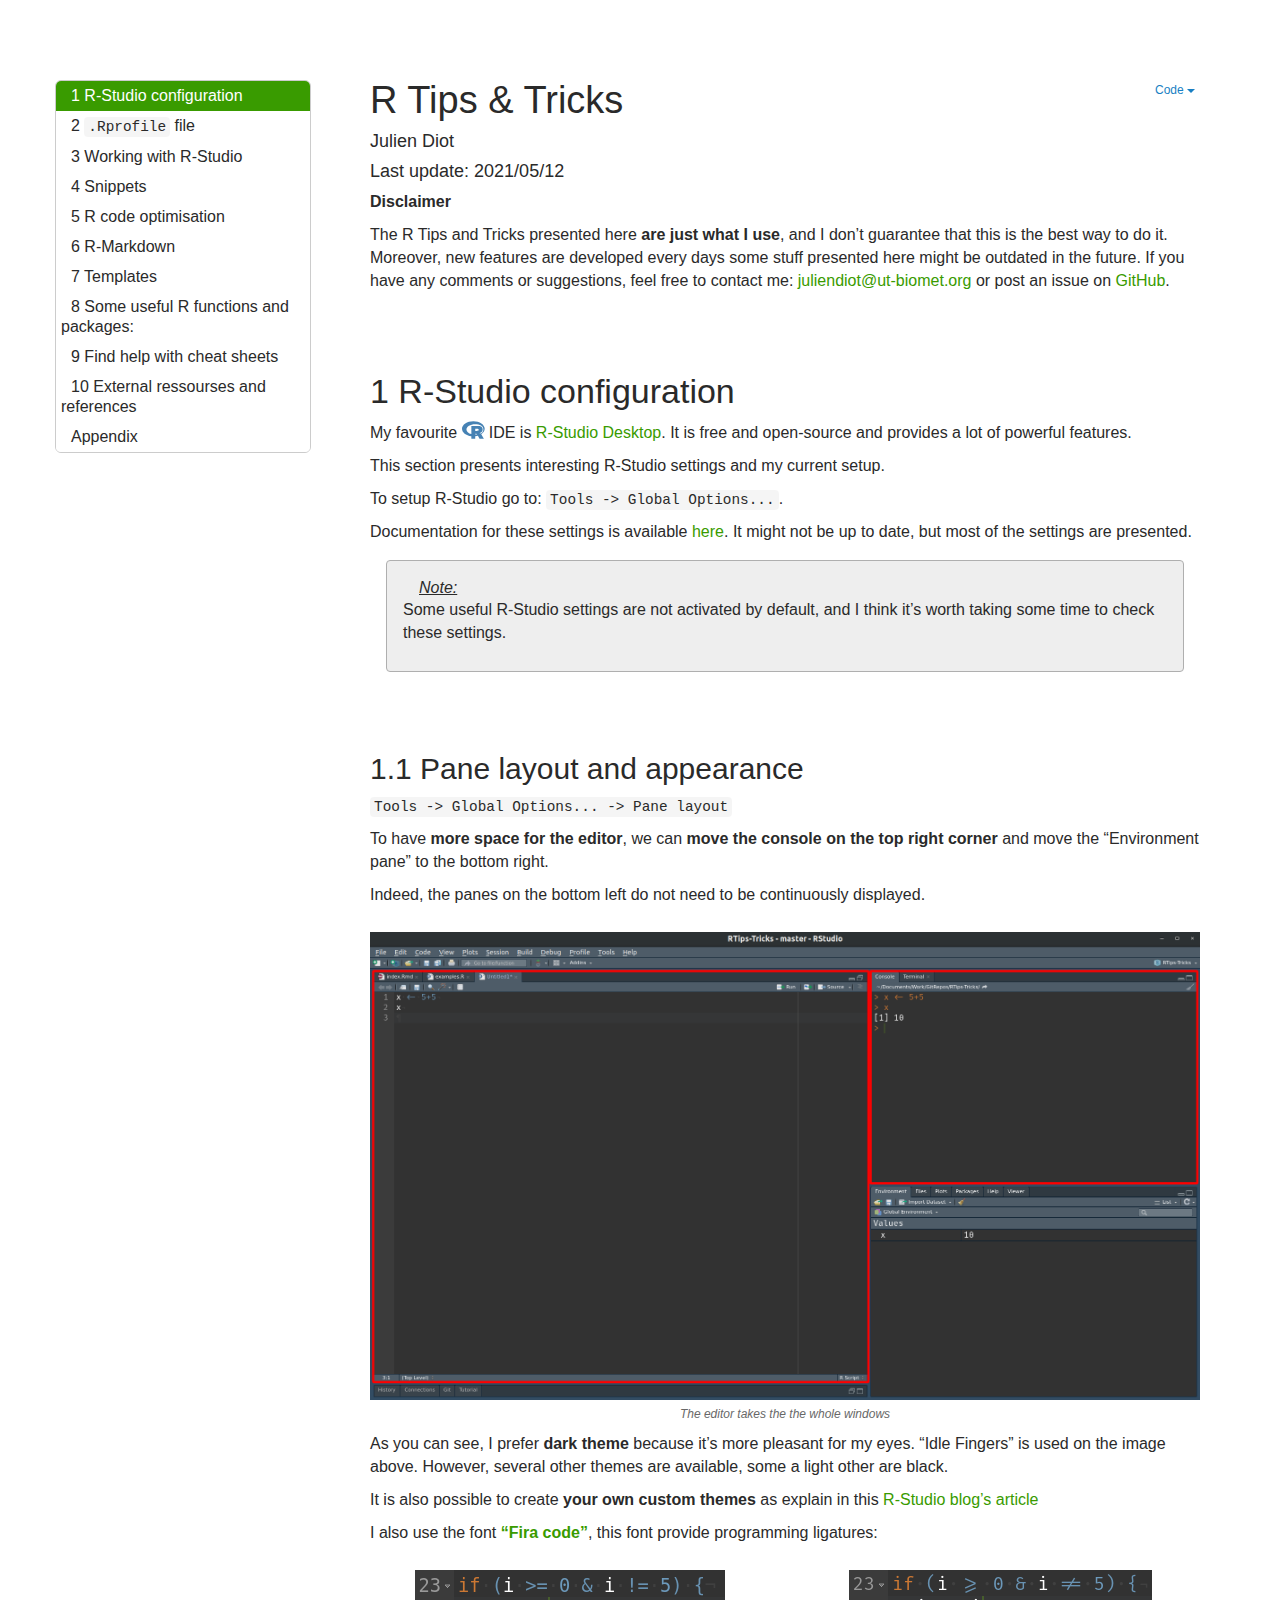
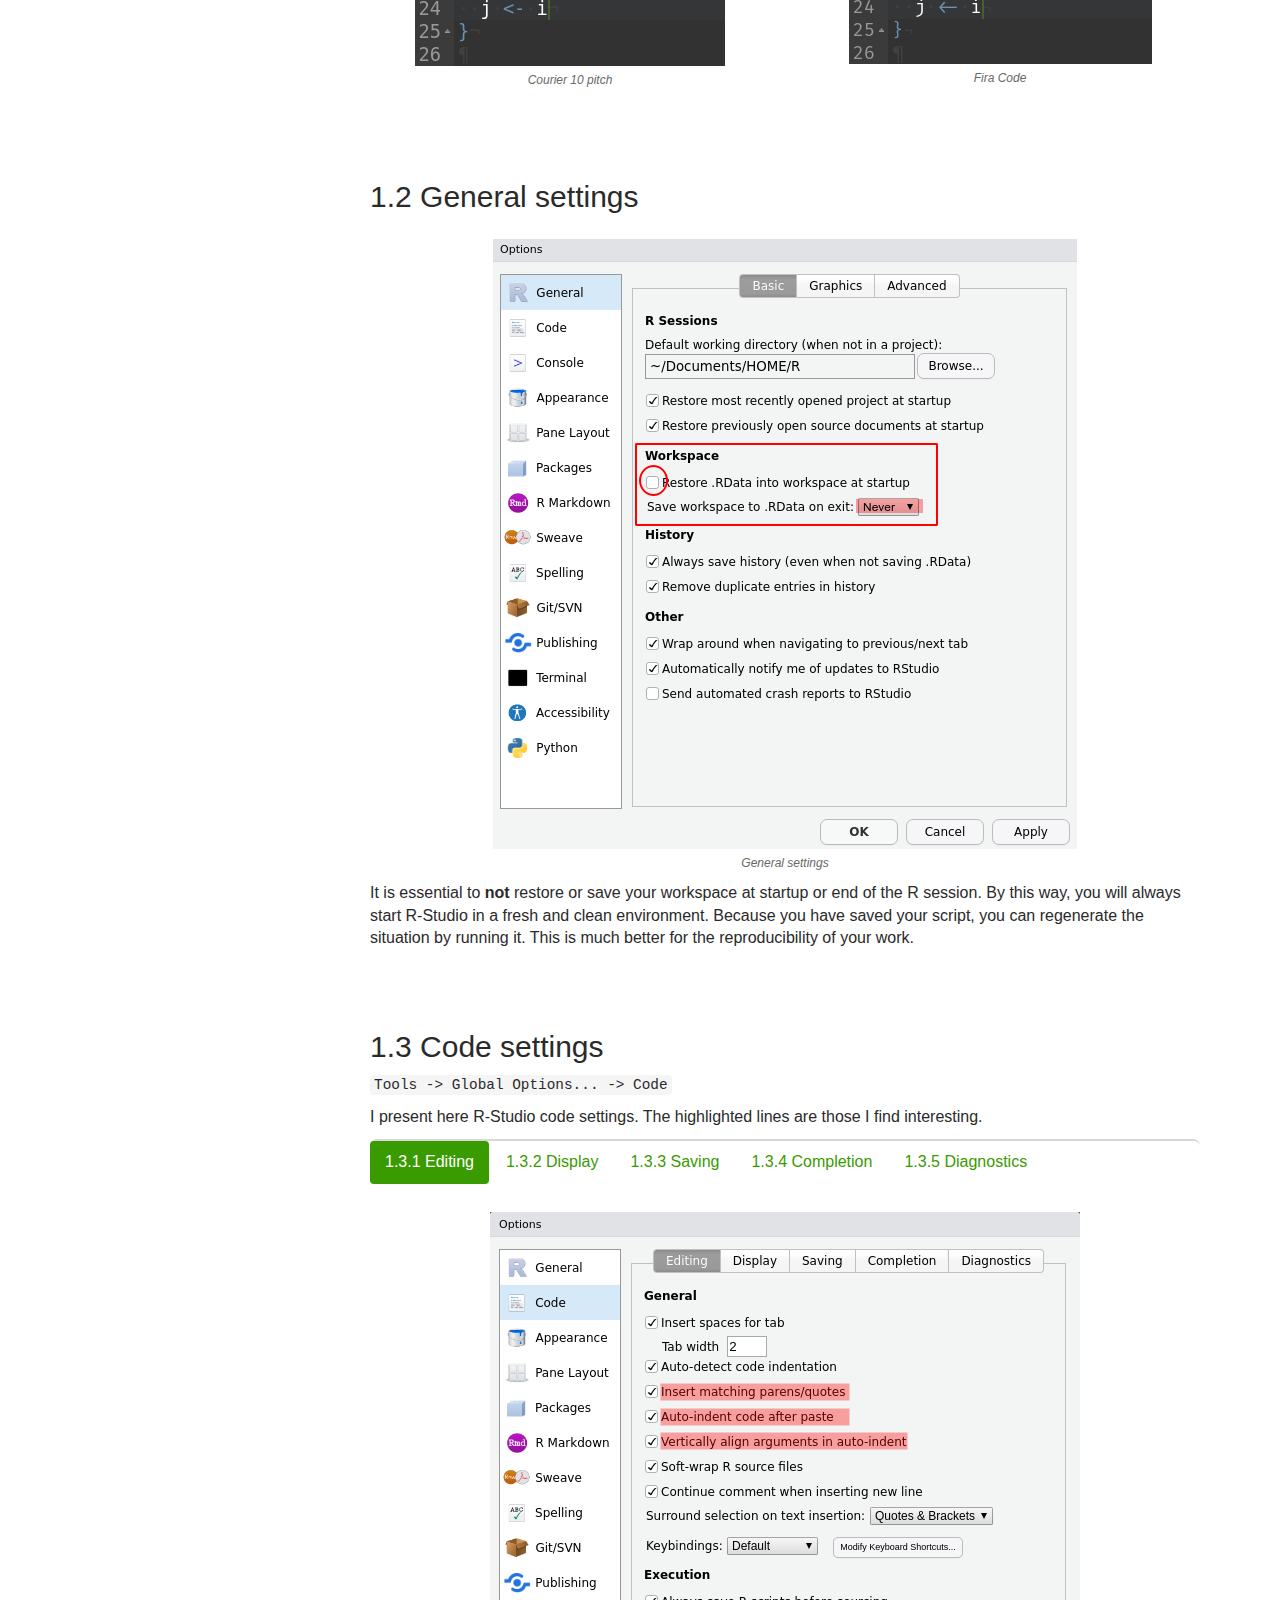
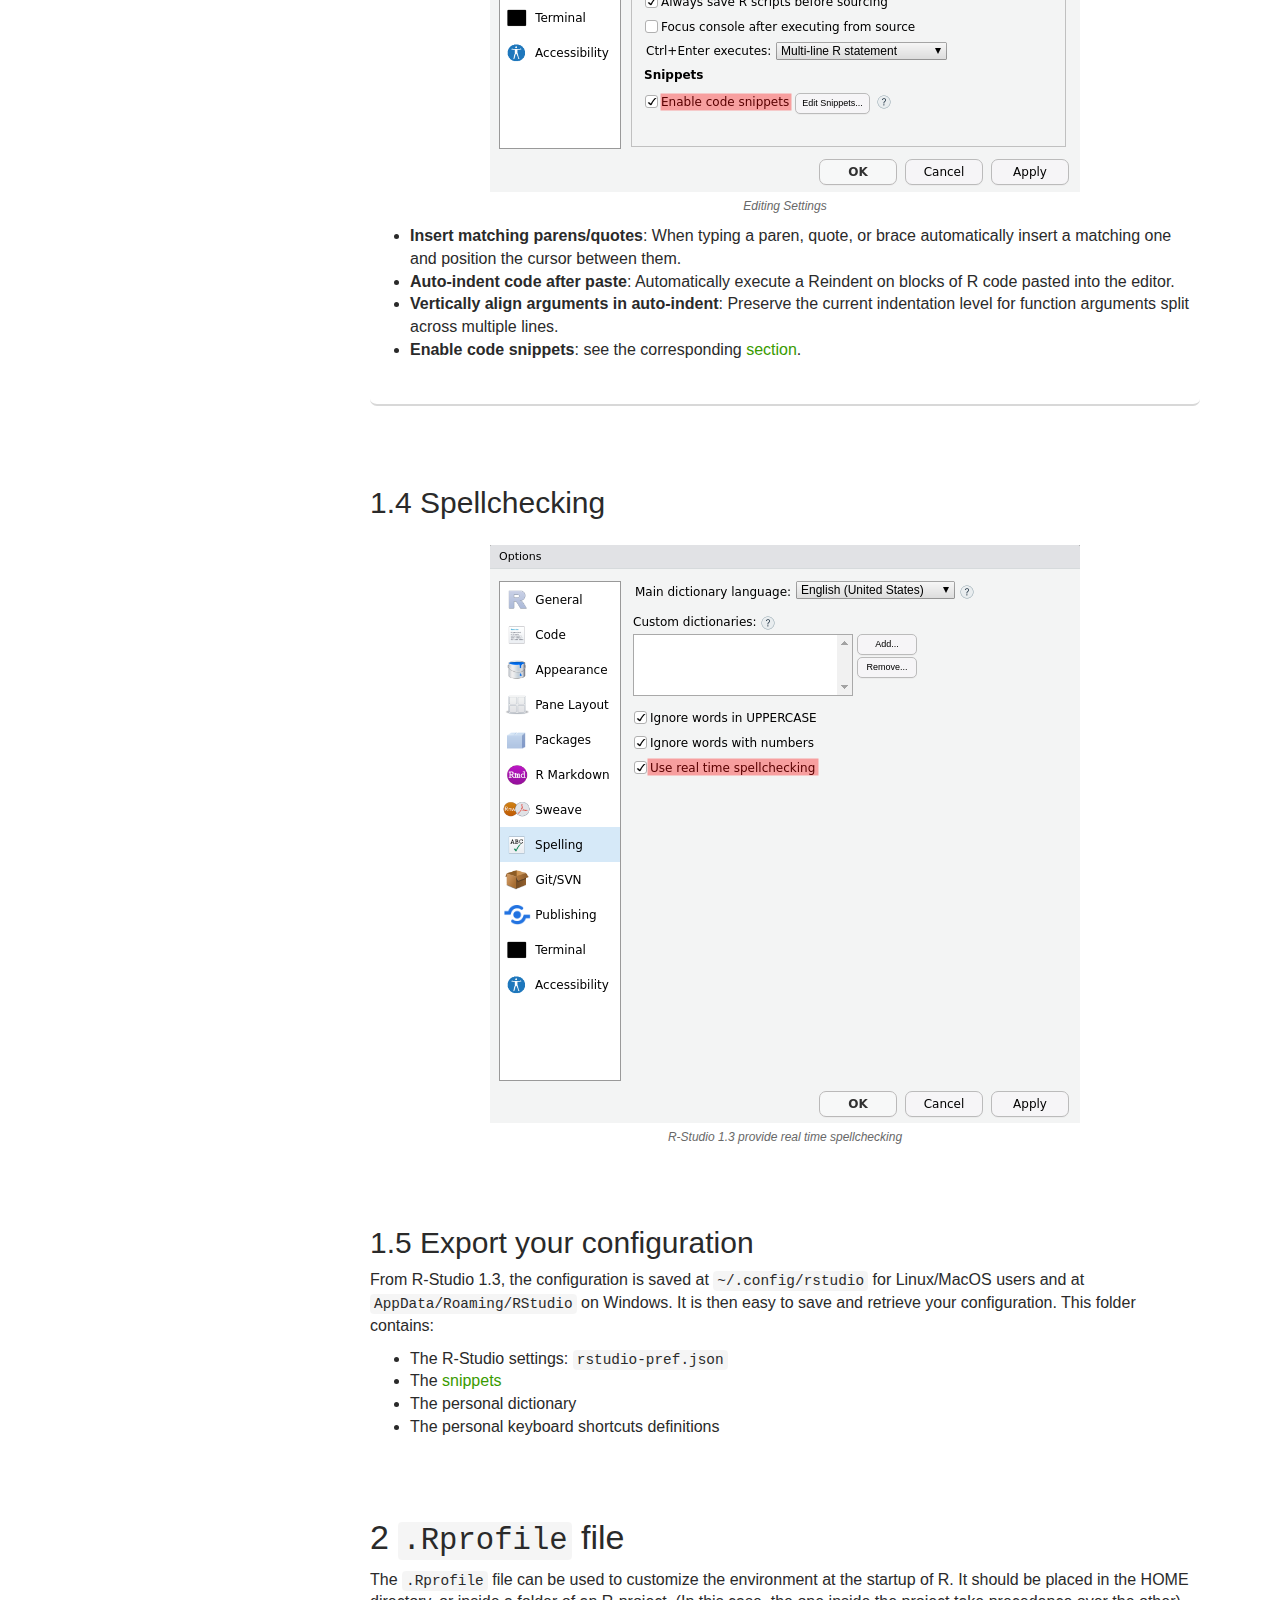
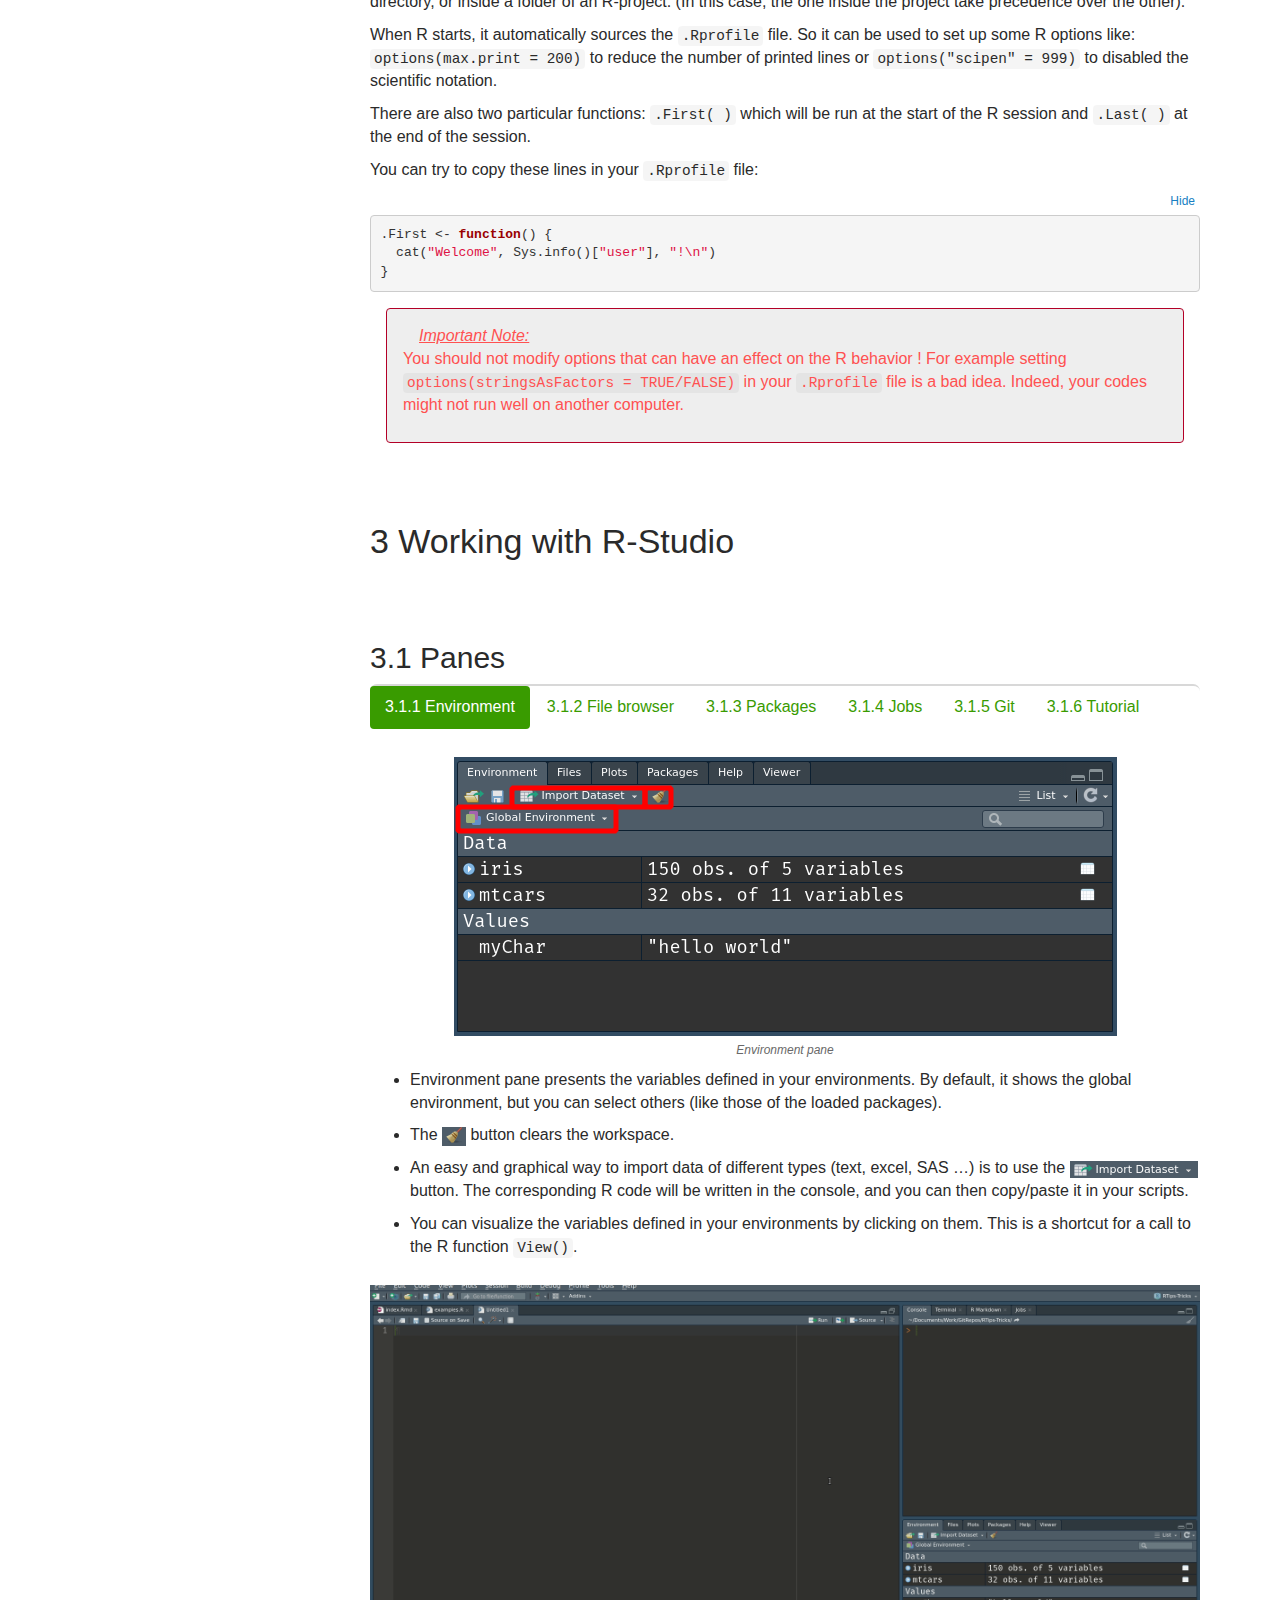
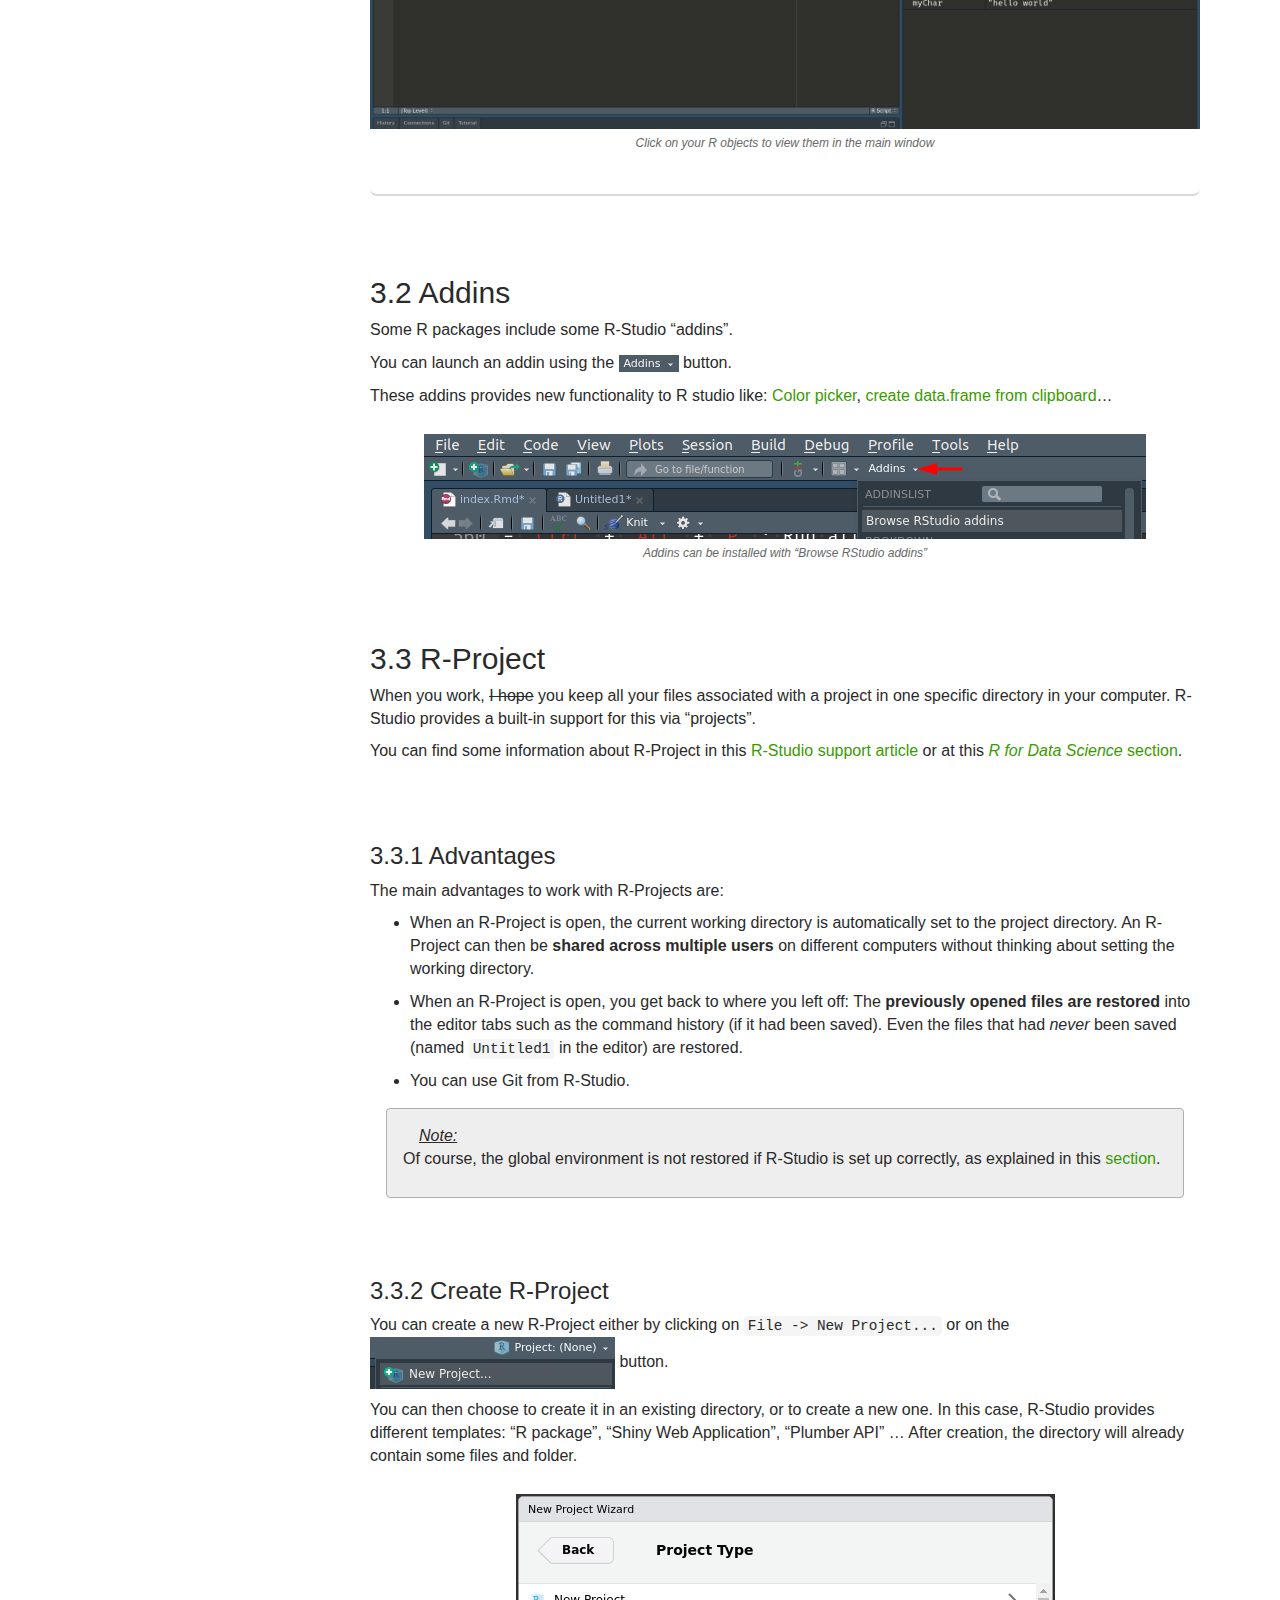
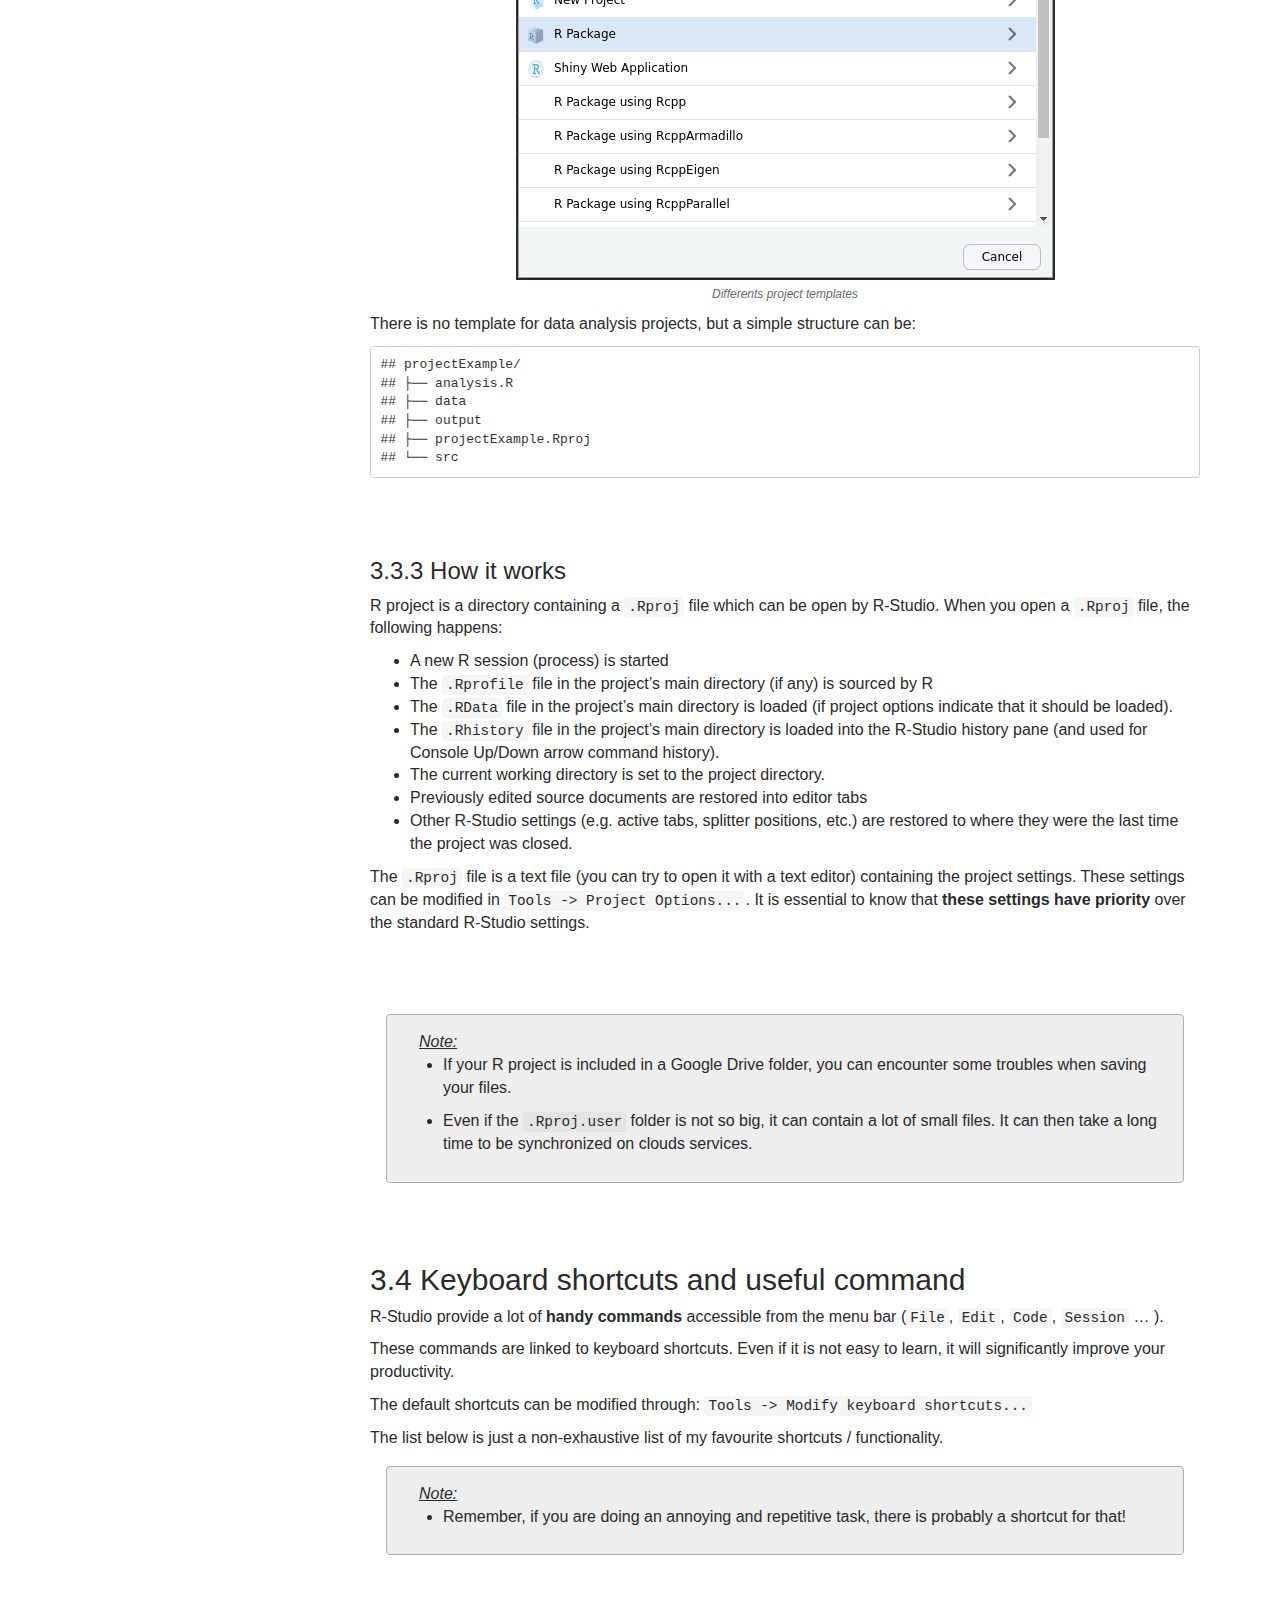
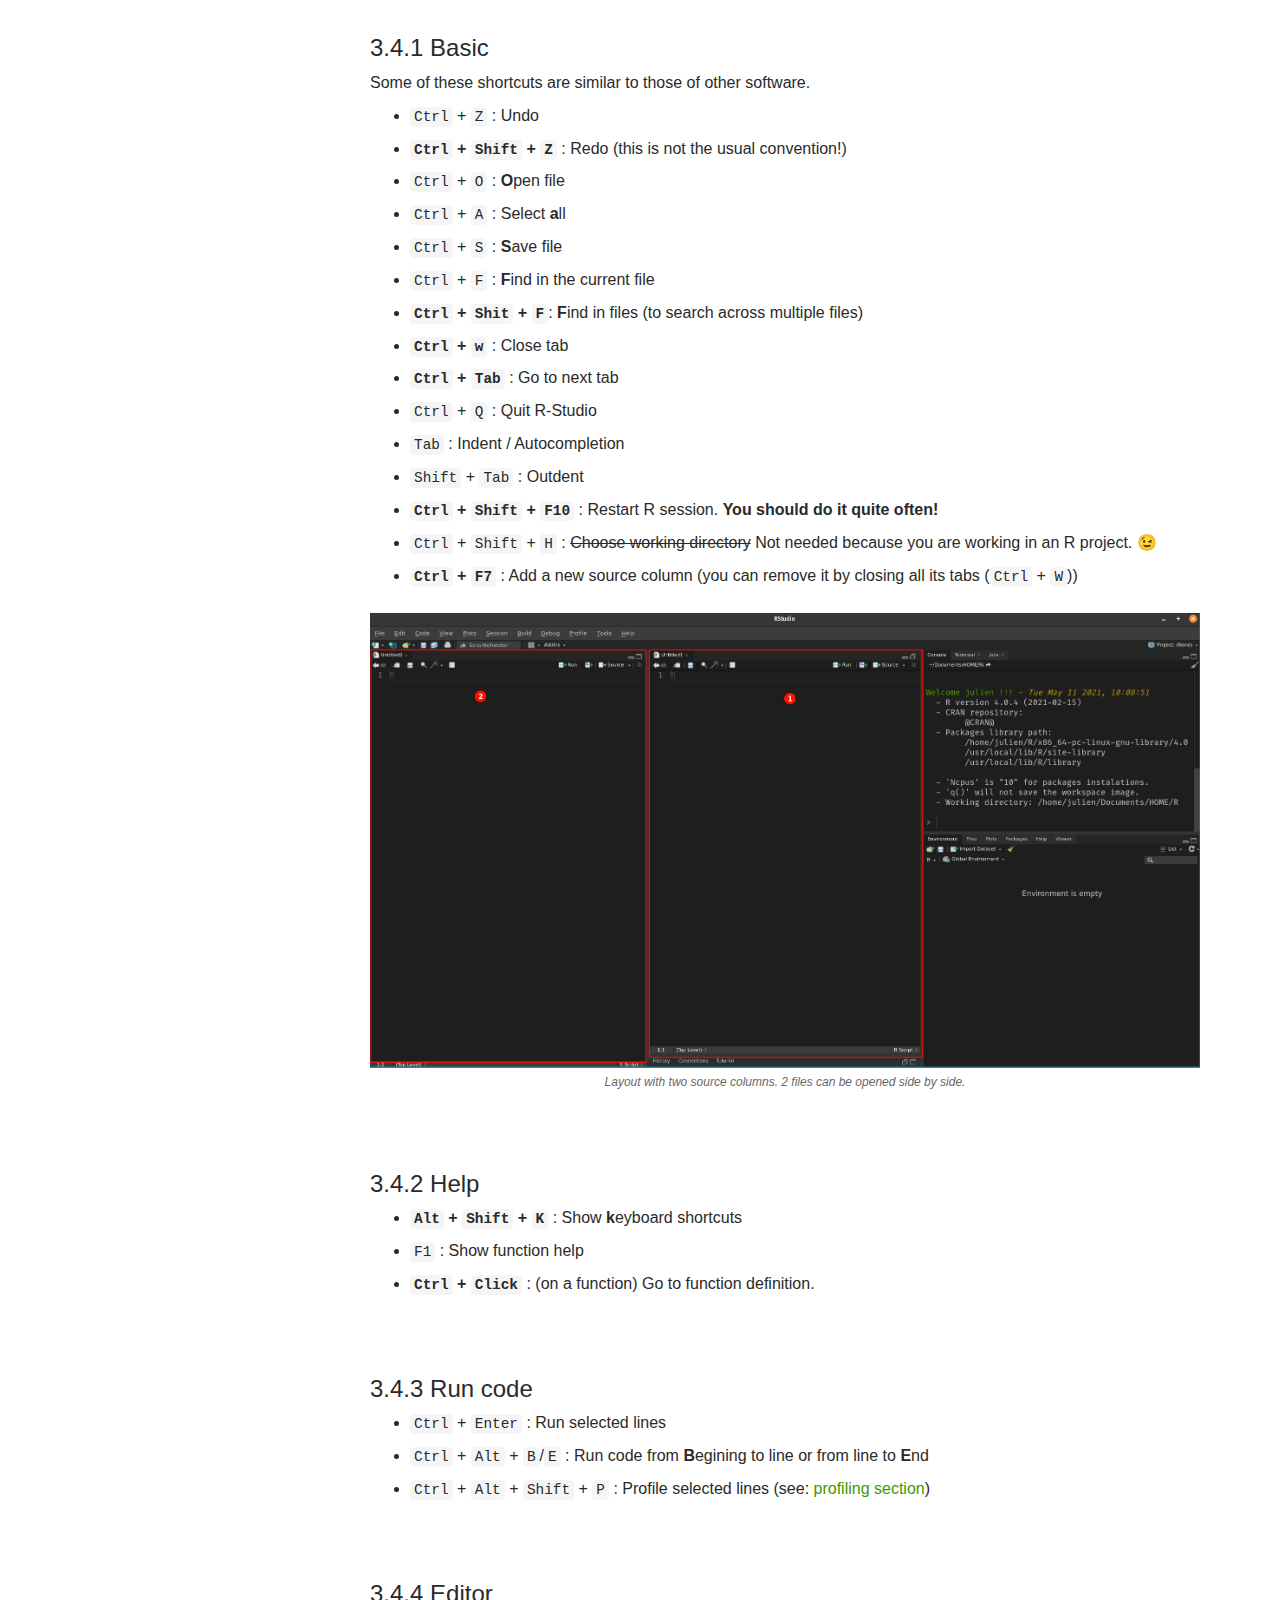
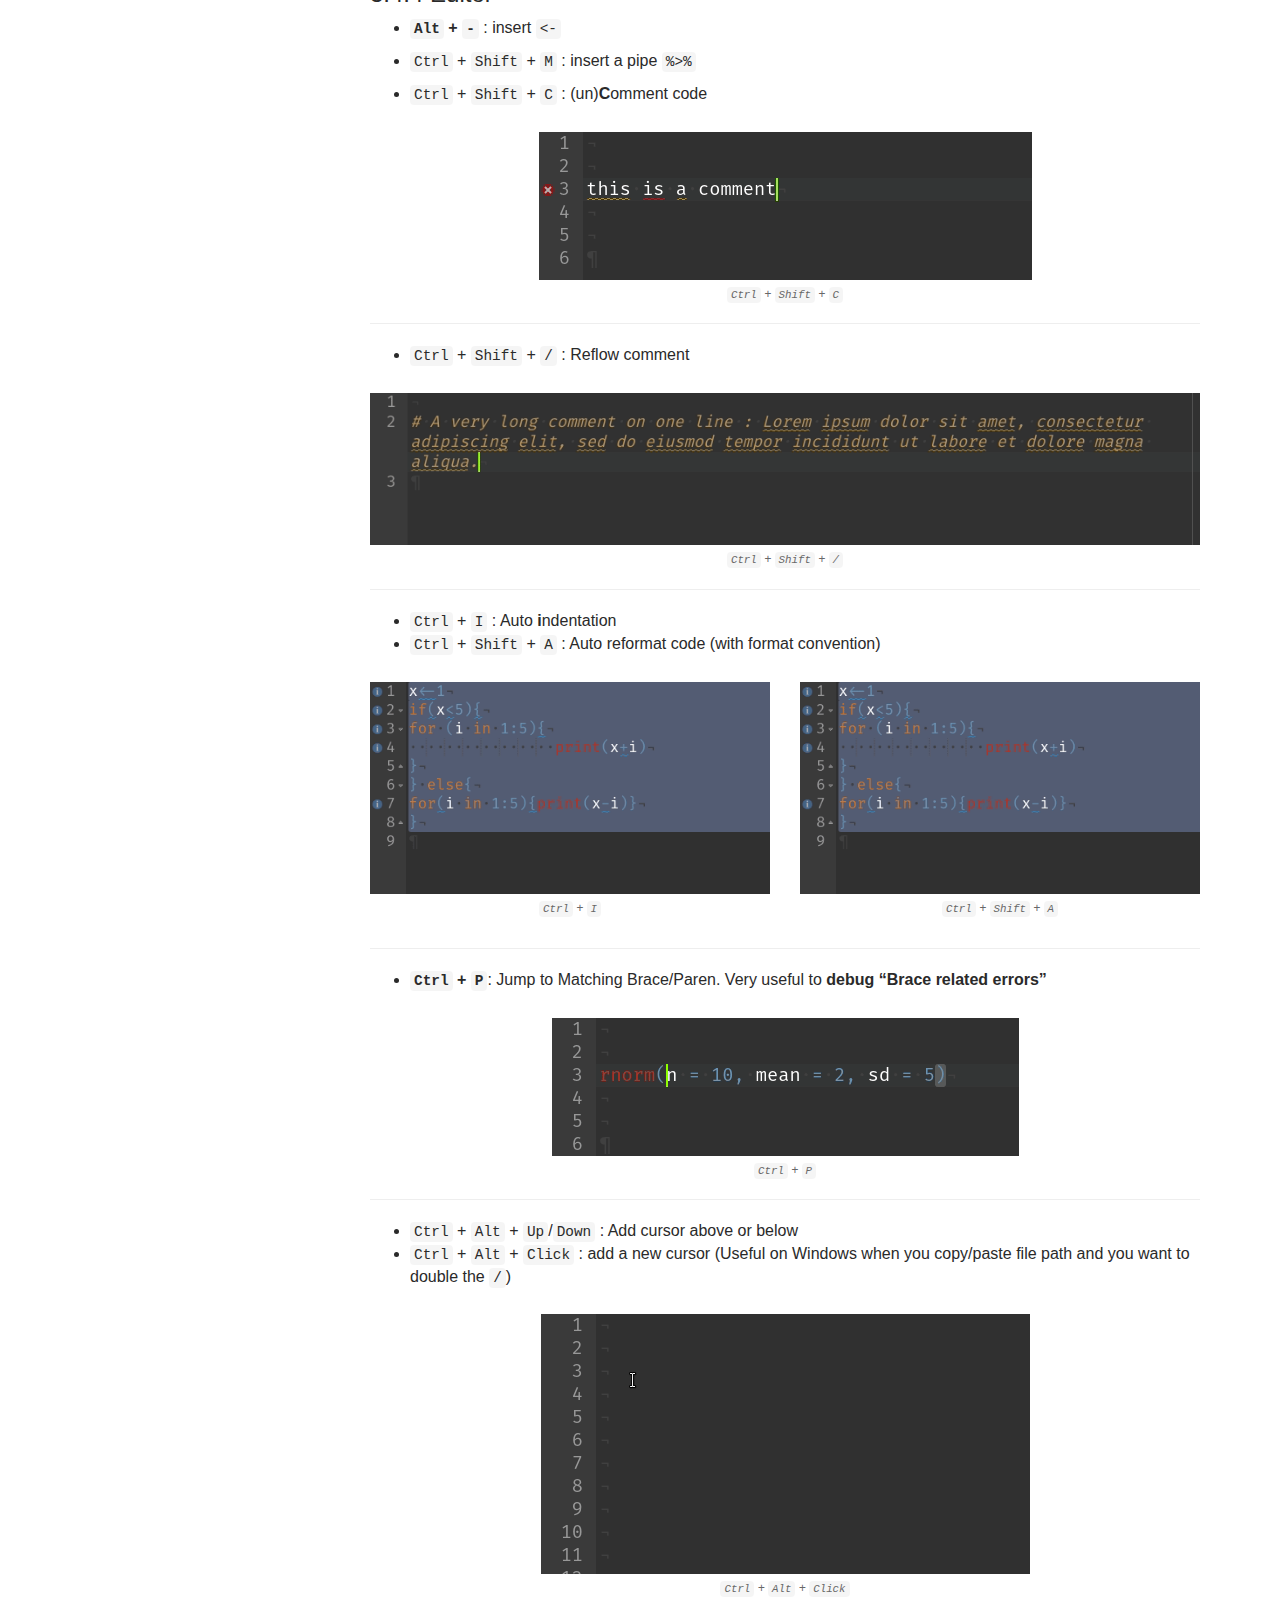
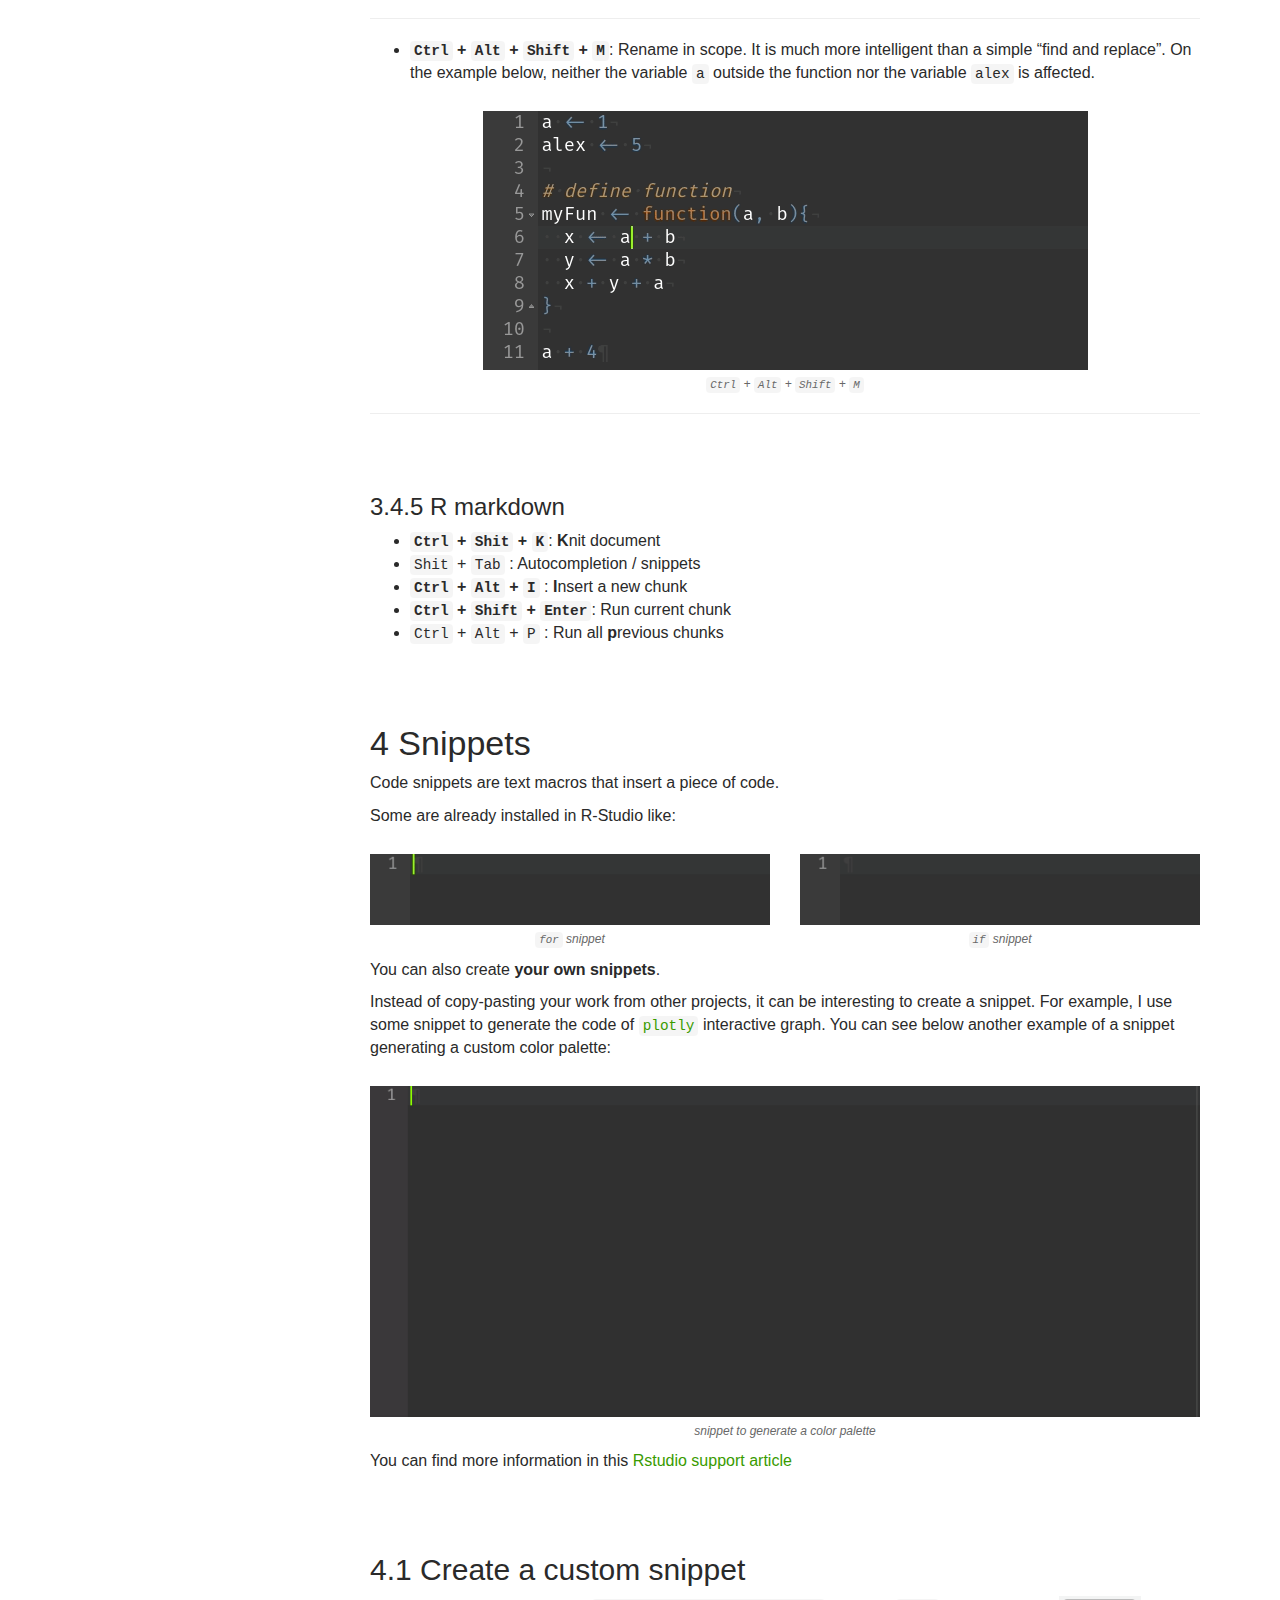
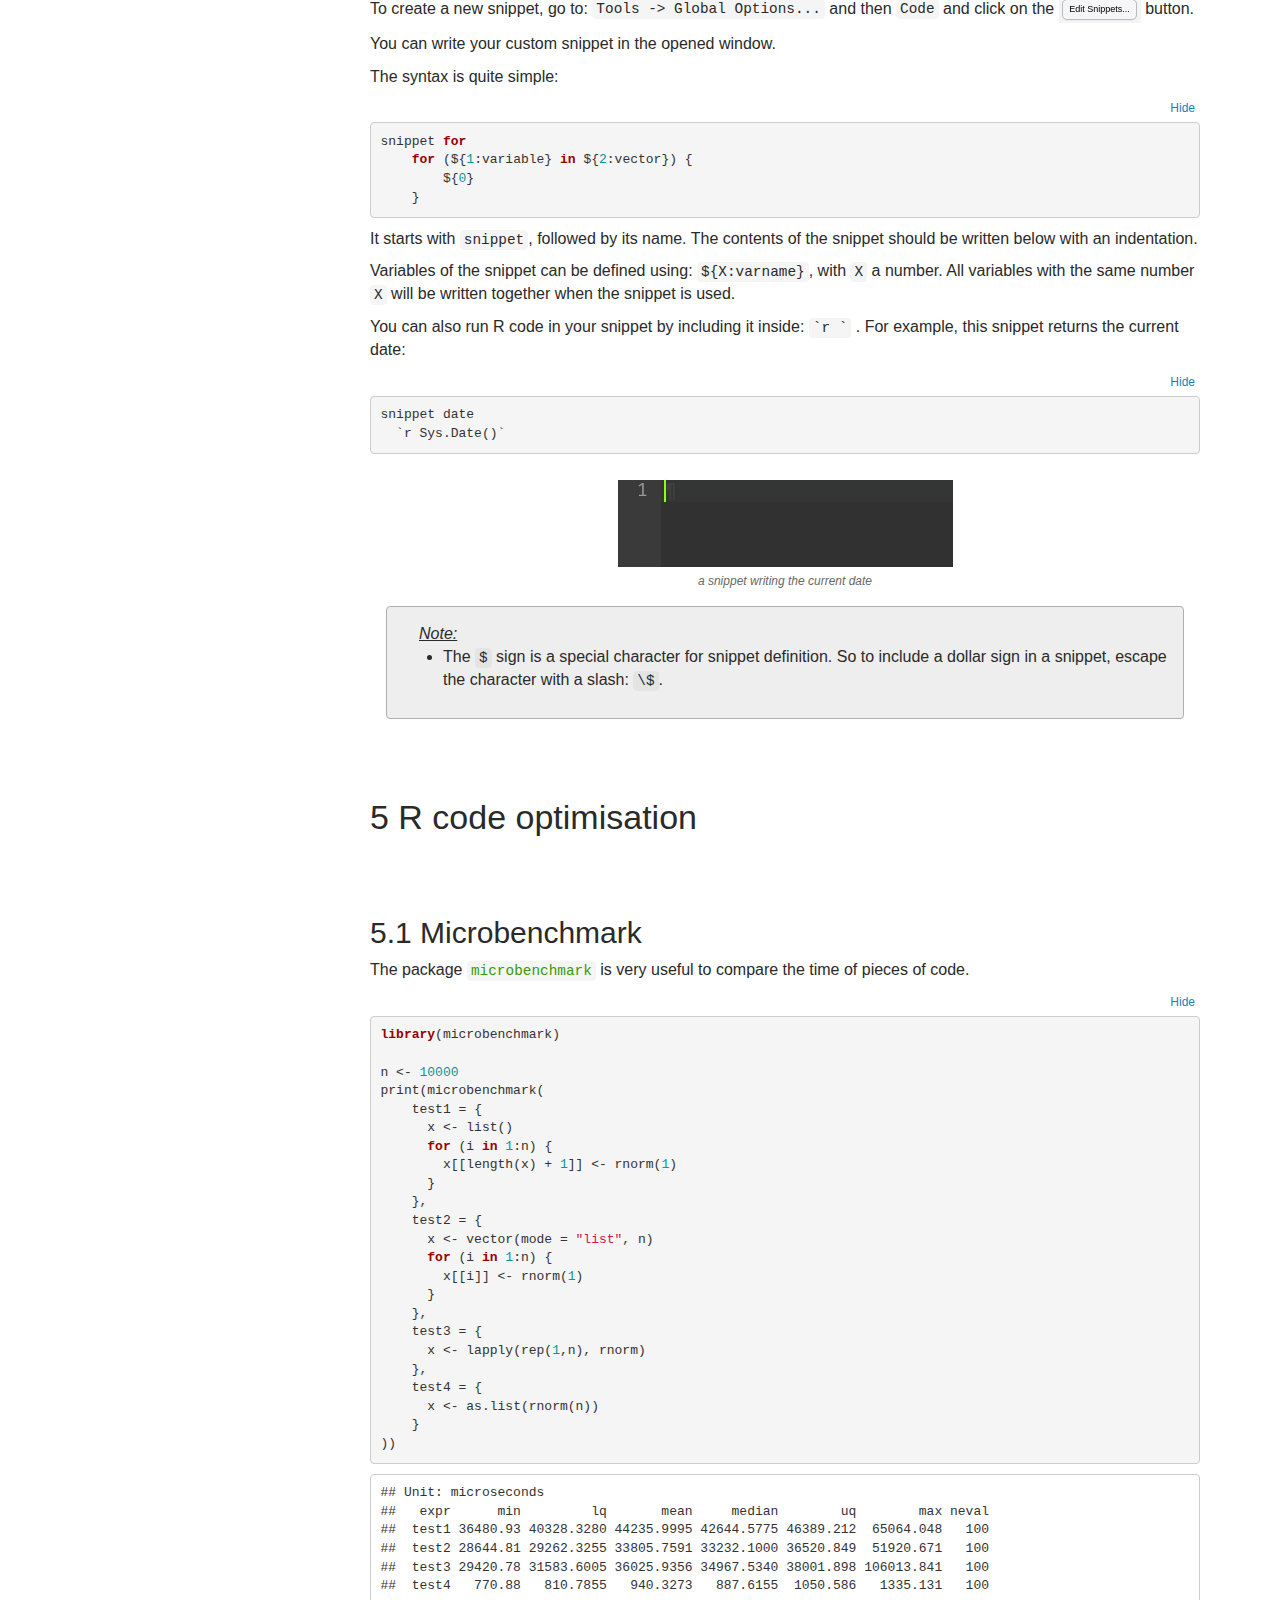
==== commit 760a5888: "add Template section" ====
--- a/index.html
+++ b/index.html
@@ -264,7 +264,7 @@
 
 <h1 class="title toc-ignore">R Tips &amp; Tricks</h1>
 <h4 class="author">Julien Diot</h4>
-<h4 class="date">Last update: 2021/04/30</h4>
+<h4 class="date">Last update: 2021/05/12</h4>
 
 </div>
 
@@ -292,7 +292,8 @@
 <img src="src/img/RS-layout.png" alt="" />
 <p class="caption">The editor takes the the whole windows</p>
 </div>
-<p>As you can see, I prefer <strong>dark theme</strong> because it’s more pleasant for my eyes. My favourite one is “Idle Fingers”. However, several other themes are available, some a light other are black.</p>
+<p>As you can see, I prefer <strong>dark theme</strong> because it’s more pleasant for my eyes. “Idle Fingers” is used on the image above. However, several other themes are available, some a light other are black.</p>
+<p>It is also possible to create <strong>your own custom themes</strong> as explain in this <a href="https://blog.rstudio.com/2018/10/29/rstudio-ide-custom-theme-support/">R-Studio blog’s article</a></p>
 <p>I also use the font <a href="https://github.com/tonsky/FiraCode"><strong>“Fira code”</strong></a>, this font provide programming ligatures:</p>
 <div class="row">
 <div class="col-md-6">
@@ -337,7 +338,7 @@
 <div id="display" class="section level3" number="1.3.2">
 <h3 number="1.3.2"><span class="header-section-number">1.3.2</span> Display</h3>
 <center>
-<img src="src/img/RS-display.png" />
+<p><img src="src/img/RS-display.png" /></p>
 </center>
 <ul>
 <li><strong>Highlight selected word</strong>: Add a background highlight effect to all instances of the currently selected word within the document. (Useful to find some variables in the code)</li>
@@ -345,12 +346,13 @@
 <li><strong>Show margin</strong>: Display a margin guide on the right-hand side of the source editor at the specified column. (The “good practices” require to have line smaller than 80 characters)</li>
 <li><strong>Show whitespace characters</strong>: Display glyphs indicating where whitespace characters (tab, newline, etc.) are located in source documents. (Useful to detect “double spaces” and tabulation)</li>
 <li><strong>Highlight R function calls</strong>: Highlight R functions. (Better distinction between functions and other R objects)</li>
+<li><strong>Rainbow Parentheses</strong>: Being able to color your parentheses (and brackets and braces) based on the level of nesting. See <a href="https://blog.rstudio.com/2020/11/04/rstudio-1-4-preview-rainbow-parentheses/">here</a></li>
 </ul>
 </div>
 <div id="saving" class="section level3" number="1.3.3">
 <h3 number="1.3.3"><span class="header-section-number">1.3.3</span> Saving</h3>
 <center>
-<img src="src/img/RS-save.png" />
+<p><img src="src/img/RS-save.png" /></p>
 </center>
 <ul>
 <li><strong>Ensure that source files end with a new line</strong>: I It’s a good practice to end the coding files with a new line.</li>
@@ -367,7 +369,7 @@
 <div id="completion" class="section level3" number="1.3.4">
 <h3 number="1.3.4"><span class="header-section-number">1.3.4</span> Completion</h3>
 <center>
-<img src="src/img/RS-completion.png" />
+<p><img src="src/img/RS-completion.png" /></p>
 </center>
 <p>Completion help to write functions name and their parameters just by taping the first letters and the <code>tab</code> key:</p>
 <div class="figure">
@@ -378,7 +380,7 @@
 <div id="diagnostics" class="section level3" number="1.3.5">
 <h3 number="1.3.5"><span class="header-section-number">1.3.5</span> Diagnostics</h3>
 <center>
-<img src="src/img/RS-diagnostic.png" />
+<p><img src="src/img/RS-diagnostic.png" /></p>
 </center>
 <ul>
 <li><strong>Show diagnostics for R</strong>: Check to display alert messages in the margin of the editor when R code appears incorrect.</li>
@@ -398,7 +400,7 @@
 </div>
 <div id="export-your-configuration" class="section level2" number="1.5">
 <h2 number="1.5"><span class="header-section-number">1.5</span> Export your configuration</h2>
-<p>From R-Studio 1.3, the configuration is saved at <code>~/.config/rstudio</code> (at least for Linux users). It is then easy to save and retrieve your configuration. This folder contains:</p>
+<p>From R-Studio 1.3, the configuration is saved at <code>~/.config/rstudio</code> for Linux/MacOS users and at <code>AppData/Roaming/RStudio</code> on Windows. It is then easy to save and retrieve your configuration. This folder contains:</p>
 <ul>
 <li>The R-Studio settings: <code>rstudio-pref.json</code></li>
 <li>The <a href="#snippets">snippets</a></li>
@@ -413,7 +415,7 @@
 <p>When R starts, it automatically sources the <code>.Rprofile</code> file. So it can be used to set up some R options like: <code>options(max.print = 200)</code> to reduce the number of printed lines or <code>options("scipen" = 999)</code> to disabled the scientific notation.</p>
 <p>There are also two particular functions: <code>.First( )</code> which will be run at the start of the R session and <code>.Last( )</code> at the end of the session.</p>
 <p>You can try to copy these lines in your <code>.Rprofile</code> file:</p>
-<pre class="r"><code>.First &lt;- function(){
+<pre class="r"><code>.First &lt;- function() {
   cat(&quot;Welcome&quot;, Sys.info()[&quot;user&quot;], &quot;!\n&quot;)
 }</code></pre>
 <div class="NOTE">
@@ -533,7 +535,7 @@
 <p>Of course, the global environment is not restored if R-Studio is set up correctly, as explained in this <a href="#generalSettings">section</a>.</p>
 </div>
 </div>
-<div id="create-r-project" class="section level3" number="3.3.2">
+<div id="createRproj" class="section level3" number="3.3.2">
 <h3 number="3.3.2"><span class="header-section-number">3.3.2</span> Create R-Project</h3>
 <p>You can create a new R-Project either by clicking on <code>File -&gt; New Project...</code> or on the <img src="src/img/RS-project.png" alt="project" /> button.</p>
 <p>You can then choose to create it in an existing directory, or to create a new one. In this case, R-Studio provides different templates: “R package”, “Shiny Web Application”, “Plumber API” … After creation, the directory will already contain some files and folder.</p>
@@ -601,7 +603,12 @@
 <li><p><code>Shift</code> + <code>Tab</code> : Outdent</p></li>
 <li><p><strong><code>Ctrl</code> + <code>Shift</code> + <code>F10</code></strong> : Restart R session. <strong>You should do it quite often!</strong></p></li>
 <li><p><code>Ctrl</code> + <code>Shift</code> + <code>H</code> : <del>Choose working directory</del> Not needed because you are working in an R project. 😉</p></li>
-</ul>
+<li><p><strong><code>Ctrl</code> + <code>F7</code></strong> : Add a new source column (you can remove it by closing all its tabs (<code>Ctrl</code> + <code>W</code>))</p></li>
+</ul>
+<div class="figure">
+<img src="src/img/KS-NewSourceColumn.png" alt="" />
+<p class="caption">Layout with two source columns. 2 files can be opened side by side.</p>
+</div>
 </div>
 <div id="help" class="section level3" number="3.4.2">
 <h3 number="3.4.2"><span class="header-section-number">3.4.2</span> Help</h3>
@@ -775,11 +782,11 @@
     }
 ))</code></pre>
 <pre><code>## Unit: microseconds
-##   expr      min         lq       mean    median        uq      max neval
-##  test1 37252.71 39056.9175 42246.1598 42203.516 44117.397 69953.49   100
-##  test2 29055.33 29922.9195 32352.8521 30685.359 34421.114 47218.45   100
-##  test3 29984.32 30800.6240 34327.1448 34236.388 36015.103 96294.10   100
-##  test4   750.88   807.6395   928.7255   849.625  1030.335  1338.53   100</code></pre>
+##   expr      min         lq       mean     median        uq        max neval
+##  test1 36480.93 40328.3280 44235.9995 42644.5775 46389.212  65064.048   100
+##  test2 28644.81 29262.3255 33805.7591 33232.1000 36520.849  51920.671   100
+##  test3 29420.78 31583.6005 36025.9356 34967.5340 38001.898 106013.841   100
+##  test4   770.88   810.7855   940.3273   887.6155  1050.586   1335.131   100</code></pre>
 </div>
 <div id="profiling" class="section level2" number="5.2">
 <h2 number="5.2"><span class="header-section-number">5.2</span> Profiling</h2>
@@ -794,6 +801,7 @@
 <div id="r-markdown-1" class="section level1" number="6">
 <h1 number="6"><span class="header-section-number">6</span> R-Markdown</h1>
 <p>Using the <a href="https://rmarkdown.rstudio.com/"><code>Rmarkdown</code></a> package is an easy and beautiful way to create R analysis reports, presentation slides, package documentation, and even books and websites.</p>
+<p>The book <a href="https://bookdown.org/yihui/rmarkdown/">R Markdown: The Definitive Guide</a> by <a href="https://github.com/yihui">Yihui Xie</a> is a very good documentation about R-Markdown. If you have any trouble, the answer is there !</p>
 <p>It is based on the <a href="https://daringfireball.net/projects/markdown/">markdown</a> syntax which, is easy to read and easy to write:</p>
 <pre class="markdown"><code>Plain text
 
@@ -824,31 +832,12 @@
 <p class="caption">simple Rmd chunk with the outputs shown</p>
 </div>
 <p>R-Markdown can generate a lot of different formats: HTML, pdf, Word, PowerPoint, markdown…</p>
-<p>A complete R-Markdown guide is available <a href="https://bookdown.org/yihui/rmarkdown/">here</a>.</p>
 <div id="r-markdwon-template" class="section level2" number="6.1">
 <h2 number="6.1"><span class="header-section-number">6.1</span> R-Markdwon template</h2>
-<p>There is a lot of customization options so it can be good to save templates.</p>
-<p>The template structure is:</p>
-<pre><code>## templateName/
-## ├── skeleton
-## │   └── skeleton.Rmd
-## └── template.yaml</code></pre>
-<p>You should name your <code>.Rmd</code> file <code>skeleton.Rmd</code>, and the <code>template.yaml</code> file contains some information about the template:</p>
-<pre class="yaml"><code>name: templateName
-description: &gt;
-  My template
-create_dir: false
-</code></pre>
-<p>Once you have the template structure, you should:</p>
-<ul>
-<li>Initialize a new R package: <code>File -&gt; New project...</code> and select “R package”</li>
-<li>save your template in the package at: <code>./inst/rmarkdown/templates/templateName</code></li>
-<li>Install your package: <code>Ctrl</code> + <code>Shift</code> + <code>B</code>, or click on “Build and restart” in the “Build” pane.</li>
-</ul>
-<p>Your template is then accessible at: <code>File -&gt; New file -&gt; R Markdown...</code></p>
+<p>See the dedicated section <a href="#rmdTemplate">here</a></p>
 <div class="note">
 <ul>
-<li>It is a good practice to add a chunk with <code>print(sessionInfo(), locale = FALSE)</code> at the end of a markdown document. So that the reader can have information about the versions of the packages used to generate the document.</li>
+<li>It might be nice to add a chunk with <code>print(sessionInfo(), locale = FALSE)</code> at the end of a markdown document. So that the reader can have information about the versions of the packages used to generate the document. (Like <a href="#appendix">here</a>)</li>
 </ul>
 </div>
 </div>
@@ -865,10 +854,109 @@
 </ul>
 </div>
 </div>
-<div id="some-useful-r-functions-and-packages" class="section level1" number="7">
-<h1 number="7"><span class="header-section-number">7</span> Some useful R functions and packages:</h1>
-<div id="saverds" class="section level2" number="7.1">
-<h2 number="7.1"><span class="header-section-number">7.1</span> <code>saveRDS</code></h2>
+<div id="templates" class="section level1" number="7">
+<h1 number="7"><span class="header-section-number">7</span> Templates</h1>
+<p>Some R packages provides templates for Rmarkdown documents or for projects. You can also create your own templates !</p>
+<div id="create-your-own-r-package" class="section level2" number="7.1">
+<h2 number="7.1"><span class="header-section-number">7.1</span> Create your own R package</h2>
+<p>This step is very easy. You just have to create a new project in a new directory (see this <a href="#createRproj">section</a>) and select “R Package”, specify the name of the package and you are done.</p>
+<p>The created package is very simple (contain only one <code>hello</code> function, without informative description) however it is operational and you can install it on your computer: <code>Build -&gt; install and restart</code> (or <code>Ctrl</code> + <code>Shift</code> + <code>B</code>).</p>
+<p>I recommend to modify the <code>DESCRIPTION</code>, delete the file <code>R/hello.R</code> and create a file named <code>packageDoc.R</code> in the <code>R</code> folder containing something like:</p>
+<pre class="r"><code>#&#39; My personal package for Rmarkdown and Projects templates
+#&#39;
+#&#39; A package for my Rmd/Projects templates
+#&#39;
+#&#39; @docType package
+#&#39; @name myTemplates
+NULL</code></pre>
+<p>For more information about creating R packages, I recommend looking at Hadley Wickham’s book <a href="https://r-pkgs.org/">R Packages</a>.</p>
+</div>
+<div id="rmdTemplate" class="section level2" number="7.2">
+<h2 number="7.2"><span class="header-section-number">7.2</span> Add R-Markdown templates</h2>
+<p>This process is well explain in the chapter <em>Document Templates</em> of Yihui Xie’s book <a href="https://bookdown.org/yihui/rmarkdown/document-templates.html"><em>R Markdown: The Definitive Guide</em></a></p>
+<p>Once you have created your package, make a call to the function <code>use_rmarkdown_template("Your Template Name")</code> of the <code>usethis</code> package to automatically create the required directory structure and files for your template:</p>
+<p>A new folder had been created at <code>inst/rmarkdown/templates/your-template-name</code> containing:</p>
+<ul>
+<li><p>a <code>.yaml</code> file containing information about the template:</p>
+<pre class="yaml"><code>name: Your Template Name
+description: &gt;
+   A description of the template
+create_dir: FALSE</code></pre>
+<p>(The <code>create_dir</code> value is used to specify if you want to create a new directory when the template is selected.)</p></li>
+<li><p>a <code>skeleton</code> folder containing the <code>skeleton.Rmd</code>, the main <code>.Rmd</code> file, and other files/folder you want to include in your rmarkdown document (like style sheet, images…)</p></li>
+</ul>
+<p>You can then install your package to use your template: <code>Build -&gt; install and restart</code> (or <code>Ctrl</code> + <code>Shift</code> + <code>B</code>).</p>
+</div>
+<div id="add-project-templates" class="section level2" number="7.3">
+<h2 number="7.3"><span class="header-section-number">7.3</span> Add project templates</h2>
+<p>This process is well explain on the <a href="https://rstudio.github.io/rstudio-extensions/rstudio_project_templates.html">R-studio Extention’s website</a>.</p>
+<p>To create a project template, you should define:</p>
+<ul>
+<li><p>A function that will be called where a new project is created. This function take as Argument the <code>path</code> which is the the newly created project’s path and the arguments from the input widgets of the “New Project… wizard”. For example:</p>
+<pre class="r"><code>createProj &lt;- function(path, ...) {
+  # ensure path exists
+  dir.create(path, recursive = TRUE, showWarnings = FALSE)
+
+  # collect inputs&#39; parameters
+  params &lt;- list(...)
+
+  # create .R file
+  file &lt;- paste0(path, &quot;/analysis.R&quot;)
+  file.create(file)
+
+  # create &quot;data&quot; dir
+  if (params[[&quot;data&quot;]]) {
+    dtaDir &lt;- paste0(path, &quot;/data&quot;)
+    dir.create(dtaDir, recursive = TRUE, showWarnings = FALSE)
+  }
+
+  # create &quot;outputs&quot; dir
+  if (params[[&quot;out&quot;]]) {
+    outDir &lt;- paste0(path, &quot;/outputs&quot;)
+    dir.create(outDir, recursive = TRUE, showWarnings = FALSE)
+  }
+}</code></pre>
+<p>This function should be saved in a <code>.R</code> file in the <code>R</code> folder of the package.</p></li>
+<li><p>The project metadata in a <code>.dcf</code> file place in <code>inst/rstudio/templates/project/</code> in your package. This metadata will define information about the package and the input widget of the package wizard:</p>
+<ul>
+<li><code>Binding</code>: Name of the R function to call when new project is created.</li>
+<li><code>Title</code>: Title of the template.</li>
+<li><code>OpenFiles</code>: File to open when the new project is created</li>
+<li><code>Parameter</code>: name of the parameter</li>
+<li><code>Widget</code>: type of widget (see <a href="https://rstudio.github.io/rstudio-extensions/rstudio_project_templates.html#input-widgets">here</a>)</li>
+<li><code>Label</code>: Label of the input</li>
+<li><code>Default</code>: Default value</li>
+<li><code>Position</code>: It’s position on the wizard window</li>
+</ul>
+<p>For example:</p>
+<pre><code>Binding: createProj
+Title: My personal Project Template
+OpenFiles: analysis.R
+
+Parameter: data
+Widget: CheckboxInput
+Label: Create &quot;data&quot; folder ?
+Default: On
+Position: left
+
+Parameter: out
+Widget: CheckboxInput
+Label: Create &quot;output&quot; folder ?
+Default: On
+Position: right</code></pre></li>
+</ul>
+<p>You can then install your package to use your template: <code>Build -&gt; install and restart</code> (or <code>Ctrl</code> + <code>Shift</code> + <code>B</code>).</p>
+<p>After that, You will be able to create a new project using your template with by clicking on <code>File -&gt; New Project...</code>, <code>New Directory</code> and select your template. The wizard window will appear with your custom inputs:</p>
+<div class="figure">
+<img src="src/img/Template-projWizard.png" alt="" />
+<p class="caption">A custom <em>New Project Wizard</em></p>
+</div>
+</div>
+</div>
+<div id="some-useful-r-functions-and-packages" class="section level1" number="8">
+<h1 number="8"><span class="header-section-number">8</span> Some useful R functions and packages:</h1>
+<div id="saverds" class="section level2" number="8.1">
+<h2 number="8.1"><span class="header-section-number">8.1</span> <code>saveRDS</code></h2>
 <p>An R object (for example the result of a long calculation) can be saved using the function <code>save()</code> and then load back with the function <code>load()</code>. The problem with this function is that it saves both the objects and their names in the same file. So we cannot reset the object name.</p>
 <p>We don’t have this problem with the functions <code>saveRDS()</code> and <code>readRDS()</code>:</p>
 <pre class="r"><code>x &lt;- rnorm(10)
@@ -878,8 +966,8 @@
 identical(x, y)</code></pre>
 <pre><code>## [1] TRUE</code></pre>
 </div>
-<div id="dput" class="section level2" number="7.2">
-<h2 number="7.2"><span class="header-section-number">7.2</span> <code>dput()</code></h2>
+<div id="dput" class="section level2" number="8.2">
+<h2 number="8.2"><span class="header-section-number">8.2</span> <code>dput()</code></h2>
 <p>This function writes the “source code” of an R object:</p>
 <pre class="r"><code>dput(head(iris))</code></pre>
 <pre><code>## structure(list(Sepal.Length = c(5.1, 4.9, 4.7, 4.6, 5, 5.4), 
@@ -889,8 +977,8 @@
 ##     1L), .Label = c(&quot;setosa&quot;, &quot;versicolor&quot;, &quot;virginica&quot;), class = &quot;factor&quot;)), row.names = c(NA, 
 ## 6L), class = &quot;data.frame&quot;)</code></pre>
 </div>
-<div id="browser" class="section level2" number="7.3">
-<h2 number="7.3"><span class="header-section-number">7.3</span> <code>browser()</code></h2>
+<div id="browser" class="section level2" number="8.3">
+<h2 number="8.3"><span class="header-section-number">8.3</span> <code>browser()</code></h2>
 <p>This function interrupts the execution of an expression lunch the “debug mode”.</p>
 <p>It can be used to debug code in a “<code>apply</code>” function, in a Shiny application, Plumber API …</p>
 <pre class="r"><code>sapply(rep(1,3), function(x){
@@ -898,8 +986,8 @@
   rnorm(x)
 })</code></pre>
 </div>
-<div id="plotly" class="section level2" number="7.4">
-<h2 number="7.4"><span class="header-section-number">7.4</span> <a href="https://plotly.com/r/"><code>plotly</code></a></h2>
+<div id="plotly" class="section level2" number="8.4">
+<h2 number="8.4"><span class="header-section-number">8.4</span> <a href="https://plotly.com/r/"><code>plotly</code></a></h2>
 <p>The <code>plotly</code> package creates interactive plots:</p>
 <pre class="r"><code>plot_ly(type = &quot;scatter&quot;,
         mode = &quot;markers&quot;,
@@ -913,18 +1001,18 @@
         })
 )</code></pre>
 <div id="htmlwidget-5f7a331eac95ae62e534" style="width:864px;height:480px;" class="plotly html-widget"></div>
-<script type="application/json" data-for="htmlwidget-5f7a331eac95ae62e534">{"x":{"visdat":{"3b17e57bff44d":["function () ","plotlyVisDat"]},"cur_data":"3b17e57bff44d","attrs":{"3b17e57bff44d":{"mode":"markers","x":{},"y":{},"hoverinfo":"text","text":["Sepal.Length : 5.1<br />Sepal.Width : 3.5<br />Petal.Length : 1.4<br />Petal.Width : 0.2<br />Species : setosa","Sepal.Length : 4.9<br />Sepal.Width : 3.0<br />Petal.Length : 1.4<br />Petal.Width : 0.2<br />Species : setosa","Sepal.Length : 4.7<br />Sepal.Width : 3.2<br />Petal.Length : 1.3<br />Petal.Width : 0.2<br />Species : setosa","Sepal.Length : 4.6<br />Sepal.Width : 3.1<br />Petal.Length : 1.5<br />Petal.Width : 0.2<br />Species : setosa","Sepal.Length : 5.0<br />Sepal.Width : 3.6<br />Petal.Length : 1.4<br />Petal.Width : 0.2<br />Species : setosa","Sepal.Length : 5.4<br />Sepal.Width : 3.9<br />Petal.Length : 1.7<br />Petal.Width : 0.4<br />Species : setosa","Sepal.Length : 4.6<br />Sepal.Width : 3.4<br />Petal.Length : 1.4<br />Petal.Width : 0.3<br />Species : setosa","Sepal.Length : 5.0<br />Sepal.Width : 3.4<br />Petal.Length : 1.5<br />Petal.Width : 0.2<br />Species : setosa","Sepal.Length : 4.4<br />Sepal.Width : 2.9<br />Petal.Length : 1.4<br />Petal.Width : 0.2<br />Species : setosa","Sepal.Length : 4.9<br />Sepal.Width : 3.1<br />Petal.Length : 1.5<br />Petal.Width : 0.1<br />Species : setosa","Sepal.Length : 5.4<br />Sepal.Width : 3.7<br />Petal.Length : 1.5<br />Petal.Width : 0.2<br />Species : setosa","Sepal.Length : 4.8<br />Sepal.Width : 3.4<br />Petal.Length : 1.6<br />Petal.Width : 0.2<br />Species : setosa","Sepal.Length : 4.8<br />Sepal.Width : 3.0<br />Petal.Length : 1.4<br />Petal.Width : 0.1<br />Species : setosa","Sepal.Length : 4.3<br />Sepal.Width : 3.0<br />Petal.Length : 1.1<br />Petal.Width : 0.1<br />Species : setosa","Sepal.Length : 5.8<br />Sepal.Width : 4.0<br />Petal.Length : 1.2<br />Petal.Width : 0.2<br />Species : setosa","Sepal.Length : 5.7<br />Sepal.Width : 4.4<br />Petal.Length : 1.5<br />Petal.Width : 0.4<br />Species : setosa","Sepal.Length : 5.4<br />Sepal.Width : 3.9<br />Petal.Length : 1.3<br />Petal.Width : 0.4<br />Species : setosa","Sepal.Length : 5.1<br />Sepal.Width : 3.5<br />Petal.Length : 1.4<br />Petal.Width : 0.3<br />Species : setosa","Sepal.Length : 5.7<br />Sepal.Width : 3.8<br />Petal.Length : 1.7<br />Petal.Width : 0.3<br />Species : setosa","Sepal.Length : 5.1<br />Sepal.Width : 3.8<br />Petal.Length : 1.5<br />Petal.Width : 0.3<br />Species : setosa","Sepal.Length : 5.4<br />Sepal.Width : 3.4<br />Petal.Length : 1.7<br />Petal.Width : 0.2<br />Species : setosa","Sepal.Length : 5.1<br />Sepal.Width : 3.7<br />Petal.Length : 1.5<br />Petal.Width : 0.4<br />Species : setosa","Sepal.Length : 4.6<br />Sepal.Width : 3.6<br />Petal.Length : 1.0<br />Petal.Width : 0.2<br />Species : setosa","Sepal.Length : 5.1<br />Sepal.Width : 3.3<br />Petal.Length : 1.7<br />Petal.Width : 0.5<br />Species : setosa","Sepal.Length : 4.8<br />Sepal.Width : 3.4<br />Petal.Length : 1.9<br />Petal.Width : 0.2<br />Species : setosa","Sepal.Length : 5.0<br />Sepal.Width : 3.0<br />Petal.Length : 1.6<br />Petal.Width : 0.2<br />Species : setosa","Sepal.Length : 5.0<br />Sepal.Width : 3.4<br />Petal.Length : 1.6<br />Petal.Width : 0.4<br />Species : setosa","Sepal.Length : 5.2<br />Sepal.Width : 3.5<br />Petal.Length : 1.5<br />Petal.Width : 0.2<br />Species : setosa","Sepal.Length : 5.2<br />Sepal.Width : 3.4<br />Petal.Length : 1.4<br />Petal.Width : 0.2<br />Species : setosa","Sepal.Length : 4.7<br />Sepal.Width : 3.2<br />Petal.Length : 1.6<br />Petal.Width : 0.2<br />Species : setosa","Sepal.Length : 4.8<br />Sepal.Width : 3.1<br />Petal.Length : 1.6<br />Petal.Width : 0.2<br />Species : setosa","Sepal.Length : 5.4<br />Sepal.Width : 3.4<br />Petal.Length : 1.5<br />Petal.Width : 0.4<br />Species : setosa","Sepal.Length : 5.2<br />Sepal.Width : 4.1<br />Petal.Length : 1.5<br />Petal.Width : 0.1<br />Species : setosa","Sepal.Length : 5.5<br />Sepal.Width : 4.2<br />Petal.Length : 1.4<br />Petal.Width : 0.2<br />Species : setosa","Sepal.Length : 4.9<br />Sepal.Width : 3.1<br />Petal.Length : 1.5<br />Petal.Width : 0.2<br />Species : setosa","Sepal.Length : 5.0<br />Sepal.Width : 3.2<br />Petal.Length : 1.2<br />Petal.Width : 0.2<br />Species : setosa","Sepal.Length : 5.5<br />Sepal.Width : 3.5<br />Petal.Length : 1.3<br />Petal.Width : 0.2<br />Species : setosa","Sepal.Length : 4.9<br />Sepal.Width : 3.6<br />Petal.Length : 1.4<br />Petal.Width : 0.1<br />Species : setosa","Sepal.Length : 4.4<br />Sepal.Width : 3.0<br />Petal.Length : 1.3<br />Petal.Width : 0.2<br />Species : setosa","Sepal.Length : 5.1<br />Sepal.Width : 3.4<br />Petal.Length : 1.5<br />Petal.Width : 0.2<br />Species : setosa","Sepal.Length : 5.0<br />Sepal.Width : 3.5<br />Petal.Length : 1.3<br />Petal.Width : 0.3<br />Species : setosa","Sepal.Length : 4.5<br />Sepal.Width : 2.3<br />Petal.Length : 1.3<br />Petal.Width : 0.3<br />Species : setosa","Sepal.Length : 4.4<br />Sepal.Width : 3.2<br />Petal.Length : 1.3<br />Petal.Width : 0.2<br />Species : setosa","Sepal.Length : 5.0<br />Sepal.Width : 3.5<br />Petal.Length : 1.6<br />Petal.Width : 0.6<br />Species : setosa","Sepal.Length : 5.1<br />Sepal.Width : 3.8<br />Petal.Length : 1.9<br />Petal.Width : 0.4<br />Species : setosa","Sepal.Length : 4.8<br />Sepal.Width : 3.0<br />Petal.Length : 1.4<br />Petal.Width : 0.3<br />Species : setosa","Sepal.Length : 5.1<br />Sepal.Width : 3.8<br />Petal.Length : 1.6<br />Petal.Width : 0.2<br />Species : setosa","Sepal.Length : 4.6<br />Sepal.Width : 3.2<br />Petal.Length : 1.4<br />Petal.Width : 0.2<br />Species : setosa","Sepal.Length : 5.3<br />Sepal.Width : 3.7<br />Petal.Length : 1.5<br />Petal.Width : 0.2<br />Species : setosa","Sepal.Length : 5.0<br />Sepal.Width : 3.3<br />Petal.Length : 1.4<br />Petal.Width : 0.2<br />Species : setosa","Sepal.Length : 7.0<br />Sepal.Width : 3.2<br />Petal.Length : 4.7<br />Petal.Width : 1.4<br />Species : versicolor","Sepal.Length : 6.4<br />Sepal.Width : 3.2<br />Petal.Length : 4.5<br />Petal.Width : 1.5<br />Species : versicolor","Sepal.Length : 6.9<br />Sepal.Width : 3.1<br />Petal.Length : 4.9<br />Petal.Width : 1.5<br />Species : versicolor","Sepal.Length : 5.5<br />Sepal.Width : 2.3<br />Petal.Length : 4.0<br />Petal.Width : 1.3<br />Species : versicolor","Sepal.Length : 6.5<br />Sepal.Width : 2.8<br />Petal.Length : 4.6<br />Petal.Width : 1.5<br />Species : versicolor","Sepal.Length : 5.7<br />Sepal.Width : 2.8<br />Petal.Length : 4.5<br />Petal.Width : 1.3<br />Species : versicolor","Sepal.Length : 6.3<br />Sepal.Width : 3.3<br />Petal.Length : 4.7<br />Petal.Width : 1.6<br />Species : versicolor","Sepal.Length : 4.9<br />Sepal.Width : 2.4<br />Petal.Length : 3.3<br />Petal.Width : 1.0<br />Species : versicolor","Sepal.Length : 6.6<br />Sepal.Width : 2.9<br />Petal.Length : 4.6<br />Petal.Width : 1.3<br />Species : versicolor","Sepal.Length : 5.2<br />Sepal.Width : 2.7<br />Petal.Length : 3.9<br />Petal.Width : 1.4<br />Species : versicolor","Sepal.Length : 5.0<br />Sepal.Width : 2.0<br />Petal.Length : 3.5<br />Petal.Width : 1.0<br />Species : versicolor","Sepal.Length : 5.9<br />Sepal.Width : 3.0<br />Petal.Length : 4.2<br />Petal.Width : 1.5<br />Species : versicolor","Sepal.Length : 6.0<br />Sepal.Width : 2.2<br />Petal.Length : 4.0<br />Petal.Width : 1.0<br />Species : versicolor","Sepal.Length : 6.1<br />Sepal.Width : 2.9<br />Petal.Length : 4.7<br />Petal.Width : 1.4<br />Species : versicolor","Sepal.Length : 5.6<br />Sepal.Width : 2.9<br />Petal.Length : 3.6<br />Petal.Width : 1.3<br />Species : versicolor","Sepal.Length : 6.7<br />Sepal.Width : 3.1<br />Petal.Length : 4.4<br />Petal.Width : 1.4<br />Species : versicolor","Sepal.Length : 5.6<br />Sepal.Width : 3.0<br />Petal.Length : 4.5<br />Petal.Width : 1.5<br />Species : versicolor","Sepal.Length : 5.8<br />Sepal.Width : 2.7<br />Petal.Length : 4.1<br />Petal.Width : 1.0<br />Species : versicolor","Sepal.Length : 6.2<br />Sepal.Width : 2.2<br />Petal.Length : 4.5<br />Petal.Width : 1.5<br />Species : versicolor","Sepal.Length : 5.6<br />Sepal.Width : 2.5<br />Petal.Length : 3.9<br />Petal.Width : 1.1<br />Species : versicolor","Sepal.Length : 5.9<br />Sepal.Width : 3.2<br />Petal.Length : 4.8<br />Petal.Width : 1.8<br />Species : versicolor","Sepal.Length : 6.1<br />Sepal.Width : 2.8<br />Petal.Length : 4.0<br />Petal.Width : 1.3<br />Species : versicolor","Sepal.Length : 6.3<br />Sepal.Width : 2.5<br />Petal.Length : 4.9<br />Petal.Width : 1.5<br />Species : versicolor","Sepal.Length : 6.1<br />Sepal.Width : 2.8<br />Petal.Length : 4.7<br />Petal.Width : 1.2<br />Species : versicolor","Sepal.Length : 6.4<br />Sepal.Width : 2.9<br />Petal.Length : 4.3<br />Petal.Width : 1.3<br />Species : versicolor","Sepal.Length : 6.6<br />Sepal.Width : 3.0<br />Petal.Length : 4.4<br />Petal.Width : 1.4<br />Species : versicolor","Sepal.Length : 6.8<br />Sepal.Width : 2.8<br />Petal.Length : 4.8<br />Petal.Width : 1.4<br />Species : versicolor","Sepal.Length : 6.7<br />Sepal.Width : 3.0<br />Petal.Length : 5.0<br />Petal.Width : 1.7<br />Species : versicolor","Sepal.Length : 6.0<br />Sepal.Width : 2.9<br />Petal.Length : 4.5<br />Petal.Width : 1.5<br />Species : versicolor","Sepal.Length : 5.7<br />Sepal.Width : 2.6<br />Petal.Length : 3.5<br />Petal.Width : 1.0<br />Species : versicolor","Sepal.Length : 5.5<br />Sepal.Width : 2.4<br />Petal.Length : 3.8<br />Petal.Width : 1.1<br />Species : versicolor","Sepal.Length : 5.5<br />Sepal.Width : 2.4<br />Petal.Length : 3.7<br />Petal.Width : 1.0<br />Species : versicolor","Sepal.Length : 5.8<br />Sepal.Width : 2.7<br />Petal.Length : 3.9<br />Petal.Width : 1.2<br />Species : versicolor","Sepal.Length : 6.0<br />Sepal.Width : 2.7<br />Petal.Length : 5.1<br />Petal.Width : 1.6<br />Species : versicolor","Sepal.Length : 5.4<br />Sepal.Width : 3.0<br />Petal.Length : 4.5<br />Petal.Width : 1.5<br />Species : versicolor","Sepal.Length : 6.0<br />Sepal.Width : 3.4<br />Petal.Length : 4.5<br />Petal.Width : 1.6<br />Species : versicolor","Sepal.Length : 6.7<br />Sepal.Width : 3.1<br />Petal.Length : 4.7<br />Petal.Width : 1.5<br />Species : versicolor","Sepal.Length : 6.3<br />Sepal.Width : 2.3<br />Petal.Length : 4.4<br />Petal.Width : 1.3<br />Species : versicolor","Sepal.Length : 5.6<br />Sepal.Width : 3.0<br />Petal.Length : 4.1<br />Petal.Width : 1.3<br />Species : versicolor","Sepal.Length : 5.5<br />Sepal.Width : 2.5<br />Petal.Length : 4.0<br />Petal.Width : 1.3<br />Species : versicolor","Sepal.Length : 5.5<br />Sepal.Width : 2.6<br />Petal.Length : 4.4<br />Petal.Width : 1.2<br />Species : versicolor","Sepal.Length : 6.1<br />Sepal.Width : 3.0<br />Petal.Length : 4.6<br />Petal.Width : 1.4<br />Species : versicolor","Sepal.Length : 5.8<br />Sepal.Width : 2.6<br />Petal.Length : 4.0<br />Petal.Width : 1.2<br />Species : versicolor","Sepal.Length : 5.0<br />Sepal.Width : 2.3<br />Petal.Length : 3.3<br />Petal.Width : 1.0<br />Species : versicolor","Sepal.Length : 5.6<br />Sepal.Width : 2.7<br />Petal.Length : 4.2<br />Petal.Width : 1.3<br />Species : versicolor","Sepal.Length : 5.7<br />Sepal.Width : 3.0<br />Petal.Length : 4.2<br />Petal.Width : 1.2<br />Species : versicolor","Sepal.Length : 5.7<br />Sepal.Width : 2.9<br />Petal.Length : 4.2<br />Petal.Width : 1.3<br />Species : versicolor","Sepal.Length : 6.2<br />Sepal.Width : 2.9<br />Petal.Length : 4.3<br />Petal.Width : 1.3<br />Species : versicolor","Sepal.Length : 5.1<br />Sepal.Width : 2.5<br />Petal.Length : 3.0<br />Petal.Width : 1.1<br />Species : versicolor","Sepal.Length : 5.7<br />Sepal.Width : 2.8<br />Petal.Length : 4.1<br />Petal.Width : 1.3<br />Species : versicolor","Sepal.Length : 6.3<br />Sepal.Width : 3.3<br />Petal.Length : 6.0<br />Petal.Width : 2.5<br />Species : virginica","Sepal.Length : 5.8<br />Sepal.Width : 2.7<br />Petal.Length : 5.1<br />Petal.Width : 1.9<br />Species : virginica","Sepal.Length : 7.1<br />Sepal.Width : 3.0<br />Petal.Length : 5.9<br />Petal.Width : 2.1<br />Species : virginica","Sepal.Length : 6.3<br />Sepal.Width : 2.9<br />Petal.Length : 5.6<br />Petal.Width : 1.8<br />Species : virginica","Sepal.Length : 6.5<br />Sepal.Width : 3.0<br />Petal.Length : 5.8<br />Petal.Width : 2.2<br />Species : virginica","Sepal.Length : 7.6<br />Sepal.Width : 3.0<br />Petal.Length : 6.6<br />Petal.Width : 2.1<br />Species : virginica","Sepal.Length : 4.9<br />Sepal.Width : 2.5<br />Petal.Length : 4.5<br />Petal.Width : 1.7<br />Species : virginica","Sepal.Length : 7.3<br />Sepal.Width : 2.9<br />Petal.Length : 6.3<br />Petal.Width : 1.8<br />Species : virginica","Sepal.Length : 6.7<br />Sepal.Width : 2.5<br />Petal.Length : 5.8<br />Petal.Width : 1.8<br />Species : virginica","Sepal.Length : 7.2<br />Sepal.Width : 3.6<br />Petal.Length : 6.1<br />Petal.Width : 2.5<br />Species : virginica","Sepal.Length : 6.5<br />Sepal.Width : 3.2<br />Petal.Length : 5.1<br />Petal.Width : 2.0<br />Species : virginica","Sepal.Length : 6.4<br />Sepal.Width : 2.7<br />Petal.Length : 5.3<br />Petal.Width : 1.9<br />Species : virginica","Sepal.Length : 6.8<br />Sepal.Width : 3.0<br />Petal.Length : 5.5<br />Petal.Width : 2.1<br />Species : virginica","Sepal.Length : 5.7<br />Sepal.Width : 2.5<br />Petal.Length : 5.0<br />Petal.Width : 2.0<br />Species : virginica","Sepal.Length : 5.8<br />Sepal.Width : 2.8<br />Petal.Length : 5.1<br />Petal.Width : 2.4<br />Species : virginica","Sepal.Length : 6.4<br />Sepal.Width : 3.2<br />Petal.Length : 5.3<br />Petal.Width : 2.3<br />Species : virginica","Sepal.Length : 6.5<br />Sepal.Width : 3.0<br />Petal.Length : 5.5<br />Petal.Width : 1.8<br />Species : virginica","Sepal.Length : 7.7<br />Sepal.Width : 3.8<br />Petal.Length : 6.7<br />Petal.Width : 2.2<br />Species : virginica","Sepal.Length : 7.7<br />Sepal.Width : 2.6<br />Petal.Length : 6.9<br />Petal.Width : 2.3<br />Species : virginica","Sepal.Length : 6.0<br />Sepal.Width : 2.2<br />Petal.Length : 5.0<br />Petal.Width : 1.5<br />Species : virginica","Sepal.Length : 6.9<br />Sepal.Width : 3.2<br />Petal.Length : 5.7<br />Petal.Width : 2.3<br />Species : virginica","Sepal.Length : 5.6<br />Sepal.Width : 2.8<br />Petal.Length : 4.9<br />Petal.Width : 2.0<br />Species : virginica","Sepal.Length : 7.7<br />Sepal.Width : 2.8<br />Petal.Length : 6.7<br />Petal.Width : 2.0<br />Species : virginica","Sepal.Length : 6.3<br />Sepal.Width : 2.7<br />Petal.Length : 4.9<br />Petal.Width : 1.8<br />Species : virginica","Sepal.Length : 6.7<br />Sepal.Width : 3.3<br />Petal.Length : 5.7<br />Petal.Width : 2.1<br />Species : virginica","Sepal.Length : 7.2<br />Sepal.Width : 3.2<br />Petal.Length : 6.0<br />Petal.Width : 1.8<br />Species : virginica","Sepal.Length : 6.2<br />Sepal.Width : 2.8<br />Petal.Length : 4.8<br />Petal.Width : 1.8<br />Species : virginica","Sepal.Length : 6.1<br />Sepal.Width : 3.0<br />Petal.Length : 4.9<br />Petal.Width : 1.8<br />Species : virginica","Sepal.Length : 6.4<br />Sepal.Width : 2.8<br />Petal.Length : 5.6<br />Petal.Width : 2.1<br />Species : virginica","Sepal.Length : 7.2<br />Sepal.Width : 3.0<br />Petal.Length : 5.8<br />Petal.Width : 1.6<br />Species : virginica","Sepal.Length : 7.4<br />Sepal.Width : 2.8<br />Petal.Length : 6.1<br />Petal.Width : 1.9<br />Species : virginica","Sepal.Length : 7.9<br />Sepal.Width : 3.8<br />Petal.Length : 6.4<br />Petal.Width : 2.0<br />Species : virginica","Sepal.Length : 6.4<br />Sepal.Width : 2.8<br />Petal.Length : 5.6<br />Petal.Width : 2.2<br />Species : virginica","Sepal.Length : 6.3<br />Sepal.Width : 2.8<br />Petal.Length : 5.1<br />Petal.Width : 1.5<br />Species : virginica","Sepal.Length : 6.1<br />Sepal.Width : 2.6<br />Petal.Length : 5.6<br />Petal.Width : 1.4<br />Species : virginica","Sepal.Length : 7.7<br />Sepal.Width : 3.0<br />Petal.Length : 6.1<br />Petal.Width : 2.3<br />Species : virginica","Sepal.Length : 6.3<br />Sepal.Width : 3.4<br />Petal.Length : 5.6<br />Petal.Width : 2.4<br />Species : virginica","Sepal.Length : 6.4<br />Sepal.Width : 3.1<br />Petal.Length : 5.5<br />Petal.Width : 1.8<br />Species : virginica","Sepal.Length : 6.0<br />Sepal.Width : 3.0<br />Petal.Length : 4.8<br />Petal.Width : 1.8<br />Species : virginica","Sepal.Length : 6.9<br />Sepal.Width : 3.1<br />Petal.Length : 5.4<br />Petal.Width : 2.1<br />Species : virginica","Sepal.Length : 6.7<br />Sepal.Width : 3.1<br />Petal.Length : 5.6<br />Petal.Width : 2.4<br />Species : virginica","Sepal.Length : 6.9<br />Sepal.Width : 3.1<br />Petal.Length : 5.1<br />Petal.Width : 2.3<br />Species : virginica","Sepal.Length : 5.8<br />Sepal.Width : 2.7<br />Petal.Length : 5.1<br />Petal.Width : 1.9<br />Species : virginica","Sepal.Length : 6.8<br />Sepal.Width : 3.2<br />Petal.Length : 5.9<br />Petal.Width : 2.3<br />Species : virginica","Sepal.Length : 6.7<br />Sepal.Width : 3.3<br />Petal.Length : 5.7<br />Petal.Width : 2.5<br />Species : virginica","Sepal.Length : 6.7<br />Sepal.Width : 3.0<br />Petal.Length : 5.2<br />Petal.Width : 2.3<br />Species : virginica","Sepal.Length : 6.3<br />Sepal.Width : 2.5<br />Petal.Length : 5.0<br />Petal.Width : 1.9<br />Species : virginica","Sepal.Length : 6.5<br />Sepal.Width : 3.0<br />Petal.Length : 5.2<br />Petal.Width : 2.0<br />Species : virginica","Sepal.Length : 6.2<br />Sepal.Width : 3.4<br />Petal.Length : 5.4<br />Petal.Width : 2.3<br />Species : virginica","Sepal.Length : 5.9<br />Sepal.Width : 3.0<br />Petal.Length : 5.1<br />Petal.Width : 1.8<br />Species : virginica"],"color":{},"alpha_stroke":1,"sizes":[10,100],"spans":[1,20],"type":"scatter"}},"layout":{"margin":{"b":40,"l":60,"t":25,"r":10},"xaxis":{"domain":[0,1],"automargin":true,"title":"Sepal.Length"},"yaxis":{"domain":[0,1],"automargin":true,"title":"Sepal.Width"},"hovermode":"closest","showlegend":true},"source":"A","config":{"showSendToCloud":false},"data":[{"mode":"markers","x":[5.1,4.9,4.7,4.6,5,5.4,4.6,5,4.4,4.9,5.4,4.8,4.8,4.3,5.8,5.7,5.4,5.1,5.7,5.1,5.4,5.1,4.6,5.1,4.8,5,5,5.2,5.2,4.7,4.8,5.4,5.2,5.5,4.9,5,5.5,4.9,4.4,5.1,5,4.5,4.4,5,5.1,4.8,5.1,4.6,5.3,5],"y":[3.5,3,3.2,3.1,3.6,3.9,3.4,3.4,2.9,3.1,3.7,3.4,3,3,4,4.4,3.9,3.5,3.8,3.8,3.4,3.7,3.6,3.3,3.4,3,3.4,3.5,3.4,3.2,3.1,3.4,4.1,4.2,3.1,3.2,3.5,3.6,3,3.4,3.5,2.3,3.2,3.5,3.8,3,3.8,3.2,3.7,3.3],"hoverinfo":["text","text","text","text","text","text","text","text","text","text","text","text","text","text","text","text","text","text","text","text","text","text","text","text","text","text","text","text","text","text","text","text","text","text","text","text","text","text","text","text","text","text","text","text","text","text","text","text","text","text"],"text":["Sepal.Length : 5.1<br />Sepal.Width : 3.5<br />Petal.Length : 1.4<br />Petal.Width : 0.2<br />Species : setosa","Sepal.Length : 4.9<br />Sepal.Width : 3.0<br />Petal.Length : 1.4<br />Petal.Width : 0.2<br />Species : setosa","Sepal.Length : 4.7<br />Sepal.Width : 3.2<br />Petal.Length : 1.3<br />Petal.Width : 0.2<br />Species : setosa","Sepal.Length : 4.6<br />Sepal.Width : 3.1<br />Petal.Length : 1.5<br />Petal.Width : 0.2<br />Species : setosa","Sepal.Length : 5.0<br />Sepal.Width : 3.6<br />Petal.Length : 1.4<br />Petal.Width : 0.2<br />Species : setosa","Sepal.Length : 5.4<br />Sepal.Width : 3.9<br />Petal.Length : 1.7<br />Petal.Width : 0.4<br />Species : setosa","Sepal.Length : 4.6<br />Sepal.Width : 3.4<br />Petal.Length : 1.4<br />Petal.Width : 0.3<br />Species : setosa","Sepal.Length : 5.0<br />Sepal.Width : 3.4<br />Petal.Length : 1.5<br />Petal.Width : 0.2<br />Species : setosa","Sepal.Length : 4.4<br />Sepal.Width : 2.9<br />Petal.Length : 1.4<br />Petal.Width : 0.2<br />Species : setosa","Sepal.Length : 4.9<br />Sepal.Width : 3.1<br />Petal.Length : 1.5<br />Petal.Width : 0.1<br />Species : setosa","Sepal.Length : 5.4<br />Sepal.Width : 3.7<br />Petal.Length : 1.5<br />Petal.Width : 0.2<br />Species : setosa","Sepal.Length : 4.8<br />Sepal.Width : 3.4<br />Petal.Length : 1.6<br />Petal.Width : 0.2<br />Species : setosa","Sepal.Length : 4.8<br />Sepal.Width : 3.0<br />Petal.Length : 1.4<br />Petal.Width : 0.1<br />Species : setosa","Sepal.Length : 4.3<br />Sepal.Width : 3.0<br />Petal.Length : 1.1<br />Petal.Width : 0.1<br />Species : setosa","Sepal.Length : 5.8<br />Sepal.Width : 4.0<br />Petal.Length : 1.2<br />Petal.Width : 0.2<br />Species : setosa","Sepal.Length : 5.7<br />Sepal.Width : 4.4<br />Petal.Length : 1.5<br />Petal.Width : 0.4<br />Species : setosa","Sepal.Length : 5.4<br />Sepal.Width : 3.9<br />Petal.Length : 1.3<br />Petal.Width : 0.4<br />Species : setosa","Sepal.Length : 5.1<br />Sepal.Width : 3.5<br />Petal.Length : 1.4<br />Petal.Width : 0.3<br />Species : setosa","Sepal.Length : 5.7<br />Sepal.Width : 3.8<br />Petal.Length : 1.7<br />Petal.Width : 0.3<br />Species : setosa","Sepal.Length : 5.1<br />Sepal.Width : 3.8<br />Petal.Length : 1.5<br />Petal.Width : 0.3<br />Species : setosa","Sepal.Length : 5.4<br />Sepal.Width : 3.4<br />Petal.Length : 1.7<br />Petal.Width : 0.2<br />Species : setosa","Sepal.Length : 5.1<br />Sepal.Width : 3.7<br />Petal.Length : 1.5<br />Petal.Width : 0.4<br />Species : setosa","Sepal.Length : 4.6<br />Sepal.Width : 3.6<br />Petal.Length : 1.0<br />Petal.Width : 0.2<br />Species : setosa","Sepal.Length : 5.1<br />Sepal.Width : 3.3<br />Petal.Length : 1.7<br />Petal.Width : 0.5<br />Species : setosa","Sepal.Length : 4.8<br />Sepal.Width : 3.4<br />Petal.Length : 1.9<br />Petal.Width : 0.2<br />Species : setosa","Sepal.Length : 5.0<br />Sepal.Width : 3.0<br />Petal.Length : 1.6<br />Petal.Width : 0.2<br />Species : setosa","Sepal.Length : 5.0<br />Sepal.Width : 3.4<br />Petal.Length : 1.6<br />Petal.Width : 0.4<br />Species : setosa","Sepal.Length : 5.2<br />Sepal.Width : 3.5<br />Petal.Length : 1.5<br />Petal.Width : 0.2<br />Species : setosa","Sepal.Length : 5.2<br />Sepal.Width : 3.4<br />Petal.Length : 1.4<br />Petal.Width : 0.2<br />Species : setosa","Sepal.Length : 4.7<br />Sepal.Width : 3.2<br />Petal.Length : 1.6<br />Petal.Width : 0.2<br />Species : setosa","Sepal.Length : 4.8<br />Sepal.Width : 3.1<br />Petal.Length : 1.6<br />Petal.Width : 0.2<br />Species : setosa","Sepal.Length : 5.4<br />Sepal.Width : 3.4<br />Petal.Length : 1.5<br />Petal.Width : 0.4<br />Species : setosa","Sepal.Length : 5.2<br />Sepal.Width : 4.1<br />Petal.Length : 1.5<br />Petal.Width : 0.1<br />Species : setosa","Sepal.Length : 5.5<br />Sepal.Width : 4.2<br />Petal.Length : 1.4<br />Petal.Width : 0.2<br />Species : setosa","Sepal.Length : 4.9<br />Sepal.Width : 3.1<br />Petal.Length : 1.5<br />Petal.Width : 0.2<br />Species : setosa","Sepal.Length : 5.0<br />Sepal.Width : 3.2<br />Petal.Length : 1.2<br />Petal.Width : 0.2<br />Species : setosa","Sepal.Length : 5.5<br />Sepal.Width : 3.5<br />Petal.Length : 1.3<br />Petal.Width : 0.2<br />Species : setosa","Sepal.Length : 4.9<br />Sepal.Width : 3.6<br />Petal.Length : 1.4<br />Petal.Width : 0.1<br />Species : setosa","Sepal.Length : 4.4<br />Sepal.Width : 3.0<br />Petal.Length : 1.3<br />Petal.Width : 0.2<br />Species : setosa","Sepal.Length : 5.1<br />Sepal.Width : 3.4<br />Petal.Length : 1.5<br />Petal.Width : 0.2<br />Species : setosa","Sepal.Length : 5.0<br />Sepal.Width : 3.5<br />Petal.Length : 1.3<br />Petal.Width : 0.3<br />Species : setosa","Sepal.Length : 4.5<br />Sepal.Width : 2.3<br />Petal.Length : 1.3<br />Petal.Width : 0.3<br />Species : setosa","Sepal.Length : 4.4<br />Sepal.Width : 3.2<br />Petal.Length : 1.3<br />Petal.Width : 0.2<br />Species : setosa","Sepal.Length : 5.0<br />Sepal.Width : 3.5<br />Petal.Length : 1.6<br />Petal.Width : 0.6<br />Species : setosa","Sepal.Length : 5.1<br />Sepal.Width : 3.8<br />Petal.Length : 1.9<br />Petal.Width : 0.4<br />Species : setosa","Sepal.Length : 4.8<br />Sepal.Width : 3.0<br />Petal.Length : 1.4<br />Petal.Width : 0.3<br />Species : setosa","Sepal.Length : 5.1<br />Sepal.Width : 3.8<br />Petal.Length : 1.6<br />Petal.Width : 0.2<br />Species : setosa","Sepal.Length : 4.6<br />Sepal.Width : 3.2<br />Petal.Length : 1.4<br />Petal.Width : 0.2<br />Species : setosa","Sepal.Length : 5.3<br />Sepal.Width : 3.7<br />Petal.Length : 1.5<br />Petal.Width : 0.2<br />Species : setosa","Sepal.Length : 5.0<br />Sepal.Width : 3.3<br />Petal.Length : 1.4<br />Petal.Width : 0.2<br />Species : setosa"],"type":"scatter","name":"setosa","marker":{"color":"rgba(102,194,165,1)","line":{"color":"rgba(102,194,165,1)"}},"textfont":{"color":"rgba(102,194,165,1)"},"error_y":{"color":"rgba(102,194,165,1)"},"error_x":{"color":"rgba(102,194,165,1)"},"line":{"color":"rgba(102,194,165,1)"},"xaxis":"x","yaxis":"y","frame":null},{"mode":"markers","x":[7,6.4,6.9,5.5,6.5,5.7,6.3,4.9,6.6,5.2,5,5.9,6,6.1,5.6,6.7,5.6,5.8,6.2,5.6,5.9,6.1,6.3,6.1,6.4,6.6,6.8,6.7,6,5.7,5.5,5.5,5.8,6,5.4,6,6.7,6.3,5.6,5.5,5.5,6.1,5.8,5,5.6,5.7,5.7,6.2,5.1,5.7],"y":[3.2,3.2,3.1,2.3,2.8,2.8,3.3,2.4,2.9,2.7,2,3,2.2,2.9,2.9,3.1,3,2.7,2.2,2.5,3.2,2.8,2.5,2.8,2.9,3,2.8,3,2.9,2.6,2.4,2.4,2.7,2.7,3,3.4,3.1,2.3,3,2.5,2.6,3,2.6,2.3,2.7,3,2.9,2.9,2.5,2.8],"hoverinfo":["text","text","text","text","text","text","text","text","text","text","text","text","text","text","text","text","text","text","text","text","text","text","text","text","text","text","text","text","text","text","text","text","text","text","text","text","text","text","text","text","text","text","text","text","text","text","text","text","text","text"],"text":["Sepal.Length : 7.0<br />Sepal.Width : 3.2<br />Petal.Length : 4.7<br />Petal.Width : 1.4<br />Species : versicolor","Sepal.Length : 6.4<br />Sepal.Width : 3.2<br />Petal.Length : 4.5<br />Petal.Width : 1.5<br />Species : versicolor","Sepal.Length : 6.9<br />Sepal.Width : 3.1<br />Petal.Length : 4.9<br />Petal.Width : 1.5<br />Species : versicolor","Sepal.Length : 5.5<br />Sepal.Width : 2.3<br />Petal.Length : 4.0<br />Petal.Width : 1.3<br />Species : versicolor","Sepal.Length : 6.5<br />Sepal.Width : 2.8<br />Petal.Length : 4.6<br />Petal.Width : 1.5<br />Species : versicolor","Sepal.Length : 5.7<br />Sepal.Width : 2.8<br />Petal.Length : 4.5<br />Petal.Width : 1.3<br />Species : versicolor","Sepal.Length : 6.3<br />Sepal.Width : 3.3<br />Petal.Length : 4.7<br />Petal.Width : 1.6<br />Species : versicolor","Sepal.Length : 4.9<br />Sepal.Width : 2.4<br />Petal.Length : 3.3<br />Petal.Width : 1.0<br />Species : versicolor","Sepal.Length : 6.6<br />Sepal.Width : 2.9<br />Petal.Length : 4.6<br />Petal.Width : 1.3<br />Species : versicolor","Sepal.Length : 5.2<br />Sepal.Width : 2.7<br />Petal.Length : 3.9<br />Petal.Width : 1.4<br />Species : versicolor","Sepal.Length : 5.0<br />Sepal.Width : 2.0<br />Petal.Length : 3.5<br />Petal.Width : 1.0<br />Species : versicolor","Sepal.Length : 5.9<br />Sepal.Width : 3.0<br />Petal.Length : 4.2<br />Petal.Width : 1.5<br />Species : versicolor","Sepal.Length : 6.0<br />Sepal.Width : 2.2<br />Petal.Length : 4.0<br />Petal.Width : 1.0<br />Species : versicolor","Sepal.Length : 6.1<br />Sepal.Width : 2.9<br />Petal.Length : 4.7<br />Petal.Width : 1.4<br />Species : versicolor","Sepal.Length : 5.6<br />Sepal.Width : 2.9<br />Petal.Length : 3.6<br />Petal.Width : 1.3<br />Species : versicolor","Sepal.Length : 6.7<br />Sepal.Width : 3.1<br />Petal.Length : 4.4<br />Petal.Width : 1.4<br />Species : versicolor","Sepal.Length : 5.6<br />Sepal.Width : 3.0<br />Petal.Length : 4.5<br />Petal.Width : 1.5<br />Species : versicolor","Sepal.Length : 5.8<br />Sepal.Width : 2.7<br />Petal.Length : 4.1<br />Petal.Width : 1.0<br />Species : versicolor","Sepal.Length : 6.2<br />Sepal.Width : 2.2<br />Petal.Length : 4.5<br />Petal.Width : 1.5<br />Species : versicolor","Sepal.Length : 5.6<br />Sepal.Width : 2.5<br />Petal.Length : 3.9<br />Petal.Width : 1.1<br />Species : versicolor","Sepal.Length : 5.9<br />Sepal.Width : 3.2<br />Petal.Length : 4.8<br />Petal.Width : 1.8<br />Species : versicolor","Sepal.Length : 6.1<br />Sepal.Width : 2.8<br />Petal.Length : 4.0<br />Petal.Width : 1.3<br />Species : versicolor","Sepal.Length : 6.3<br />Sepal.Width : 2.5<br />Petal.Length : 4.9<br />Petal.Width : 1.5<br />Species : versicolor","Sepal.Length : 6.1<br />Sepal.Width : 2.8<br />Petal.Length : 4.7<br />Petal.Width : 1.2<br />Species : versicolor","Sepal.Length : 6.4<br />Sepal.Width : 2.9<br />Petal.Length : 4.3<br />Petal.Width : 1.3<br />Species : versicolor","Sepal.Length : 6.6<br />Sepal.Width : 3.0<br />Petal.Length : 4.4<br />Petal.Width : 1.4<br />Species : versicolor","Sepal.Length : 6.8<br />Sepal.Width : 2.8<br />Petal.Length : 4.8<br />Petal.Width : 1.4<br />Species : versicolor","Sepal.Length : 6.7<br />Sepal.Width : 3.0<br />Petal.Length : 5.0<br />Petal.Width : 1.7<br />Species : versicolor","Sepal.Length : 6.0<br />Sepal.Width : 2.9<br />Petal.Length : 4.5<br />Petal.Width : 1.5<br />Species : versicolor","Sepal.Length : 5.7<br />Sepal.Width : 2.6<br />Petal.Length : 3.5<br />Petal.Width : 1.0<br />Species : versicolor","Sepal.Length : 5.5<br />Sepal.Width : 2.4<br />Petal.Length : 3.8<br />Petal.Width : 1.1<br />Species : versicolor","Sepal.Length : 5.5<br />Sepal.Width : 2.4<br />Petal.Length : 3.7<br />Petal.Width : 1.0<br />Species : versicolor","Sepal.Length : 5.8<br />Sepal.Width : 2.7<br />Petal.Length : 3.9<br />Petal.Width : 1.2<br />Species : versicolor","Sepal.Length : 6.0<br />Sepal.Width : 2.7<br />Petal.Length : 5.1<br />Petal.Width : 1.6<br />Species : versicolor","Sepal.Length : 5.4<br />Sepal.Width : 3.0<br />Petal.Length : 4.5<br />Petal.Width : 1.5<br />Species : versicolor","Sepal.Length : 6.0<br />Sepal.Width : 3.4<br />Petal.Length : 4.5<br />Petal.Width : 1.6<br />Species : versicolor","Sepal.Length : 6.7<br />Sepal.Width : 3.1<br />Petal.Length : 4.7<br />Petal.Width : 1.5<br />Species : versicolor","Sepal.Length : 6.3<br />Sepal.Width : 2.3<br />Petal.Length : 4.4<br />Petal.Width : 1.3<br />Species : versicolor","Sepal.Length : 5.6<br />Sepal.Width : 3.0<br />Petal.Length : 4.1<br />Petal.Width : 1.3<br />Species : versicolor","Sepal.Length : 5.5<br />Sepal.Width : 2.5<br />Petal.Length : 4.0<br />Petal.Width : 1.3<br />Species : versicolor","Sepal.Length : 5.5<br />Sepal.Width : 2.6<br />Petal.Length : 4.4<br />Petal.Width : 1.2<br />Species : versicolor","Sepal.Length : 6.1<br />Sepal.Width : 3.0<br />Petal.Length : 4.6<br />Petal.Width : 1.4<br />Species : versicolor","Sepal.Length : 5.8<br />Sepal.Width : 2.6<br />Petal.Length : 4.0<br />Petal.Width : 1.2<br />Species : versicolor","Sepal.Length : 5.0<br />Sepal.Width : 2.3<br />Petal.Length : 3.3<br />Petal.Width : 1.0<br />Species : versicolor","Sepal.Length : 5.6<br />Sepal.Width : 2.7<br />Petal.Length : 4.2<br />Petal.Width : 1.3<br />Species : versicolor","Sepal.Length : 5.7<br />Sepal.Width : 3.0<br />Petal.Length : 4.2<br />Petal.Width : 1.2<br />Species : versicolor","Sepal.Length : 5.7<br />Sepal.Width : 2.9<br />Petal.Length : 4.2<br />Petal.Width : 1.3<br />Species : versicolor","Sepal.Length : 6.2<br />Sepal.Width : 2.9<br />Petal.Length : 4.3<br />Petal.Width : 1.3<br />Species : versicolor","Sepal.Length : 5.1<br />Sepal.Width : 2.5<br />Petal.Length : 3.0<br />Petal.Width : 1.1<br />Species : versicolor","Sepal.Length : 5.7<br />Sepal.Width : 2.8<br />Petal.Length : 4.1<br />Petal.Width : 1.3<br />Species : versicolor"],"type":"scatter","name":"versicolor","marker":{"color":"rgba(252,141,98,1)","line":{"color":"rgba(252,141,98,1)"}},"textfont":{"color":"rgba(252,141,98,1)"},"error_y":{"color":"rgba(252,141,98,1)"},"error_x":{"color":"rgba(252,141,98,1)"},"line":{"color":"rgba(252,141,98,1)"},"xaxis":"x","yaxis":"y","frame":null},{"mode":"markers","x":[6.3,5.8,7.1,6.3,6.5,7.6,4.9,7.3,6.7,7.2,6.5,6.4,6.8,5.7,5.8,6.4,6.5,7.7,7.7,6,6.9,5.6,7.7,6.3,6.7,7.2,6.2,6.1,6.4,7.2,7.4,7.9,6.4,6.3,6.1,7.7,6.3,6.4,6,6.9,6.7,6.9,5.8,6.8,6.7,6.7,6.3,6.5,6.2,5.9],"y":[3.3,2.7,3,2.9,3,3,2.5,2.9,2.5,3.6,3.2,2.7,3,2.5,2.8,3.2,3,3.8,2.6,2.2,3.2,2.8,2.8,2.7,3.3,3.2,2.8,3,2.8,3,2.8,3.8,2.8,2.8,2.6,3,3.4,3.1,3,3.1,3.1,3.1,2.7,3.2,3.3,3,2.5,3,3.4,3],"hoverinfo":["text","text","text","text","text","text","text","text","text","text","text","text","text","text","text","text","text","text","text","text","text","text","text","text","text","text","text","text","text","text","text","text","text","text","text","text","text","text","text","text","text","text","text","text","text","text","text","text","text","text"],"text":["Sepal.Length : 6.3<br />Sepal.Width : 3.3<br />Petal.Length : 6.0<br />Petal.Width : 2.5<br />Species : virginica","Sepal.Length : 5.8<br />Sepal.Width : 2.7<br />Petal.Length : 5.1<br />Petal.Width : 1.9<br />Species : virginica","Sepal.Length : 7.1<br />Sepal.Width : 3.0<br />Petal.Length : 5.9<br />Petal.Width : 2.1<br />Species : virginica","Sepal.Length : 6.3<br />Sepal.Width : 2.9<br />Petal.Length : 5.6<br />Petal.Width : 1.8<br />Species : virginica","Sepal.Length : 6.5<br />Sepal.Width : 3.0<br />Petal.Length : 5.8<br />Petal.Width : 2.2<br />Species : virginica","Sepal.Length : 7.6<br />Sepal.Width : 3.0<br />Petal.Length : 6.6<br />Petal.Width : 2.1<br />Species : virginica","Sepal.Length : 4.9<br />Sepal.Width : 2.5<br />Petal.Length : 4.5<br />Petal.Width : 1.7<br />Species : virginica","Sepal.Length : 7.3<br />Sepal.Width : 2.9<br />Petal.Length : 6.3<br />Petal.Width : 1.8<br />Species : virginica","Sepal.Length : 6.7<br />Sepal.Width : 2.5<br />Petal.Length : 5.8<br />Petal.Width : 1.8<br />Species : virginica","Sepal.Length : 7.2<br />Sepal.Width : 3.6<br />Petal.Length : 6.1<br />Petal.Width : 2.5<br />Species : virginica","Sepal.Length : 6.5<br />Sepal.Width : 3.2<br />Petal.Length : 5.1<br />Petal.Width : 2.0<br />Species : virginica","Sepal.Length : 6.4<br />Sepal.Width : 2.7<br />Petal.Length : 5.3<br />Petal.Width : 1.9<br />Species : virginica","Sepal.Length : 6.8<br />Sepal.Width : 3.0<br />Petal.Length : 5.5<br />Petal.Width : 2.1<br />Species : virginica","Sepal.Length : 5.7<br />Sepal.Width : 2.5<br />Petal.Length : 5.0<br />Petal.Width : 2.0<br />Species : virginica","Sepal.Length : 5.8<br />Sepal.Width : 2.8<br />Petal.Length : 5.1<br />Petal.Width : 2.4<br />Species : virginica","Sepal.Length : 6.4<br />Sepal.Width : 3.2<br />Petal.Length : 5.3<br />Petal.Width : 2.3<br />Species : virginica","Sepal.Length : 6.5<br />Sepal.Width : 3.0<br />Petal.Length : 5.5<br />Petal.Width : 1.8<br />Species : virginica","Sepal.Length : 7.7<br />Sepal.Width : 3.8<br />Petal.Length : 6.7<br />Petal.Width : 2.2<br />Species : virginica","Sepal.Length : 7.7<br />Sepal.Width : 2.6<br />Petal.Length : 6.9<br />Petal.Width : 2.3<br />Species : virginica","Sepal.Length : 6.0<br />Sepal.Width : 2.2<br />Petal.Length : 5.0<br />Petal.Width : 1.5<br />Species : virginica","Sepal.Length : 6.9<br />Sepal.Width : 3.2<br />Petal.Length : 5.7<br />Petal.Width : 2.3<br />Species : virginica","Sepal.Length : 5.6<br />Sepal.Width : 2.8<br />Petal.Length : 4.9<br />Petal.Width : 2.0<br />Species : virginica","Sepal.Length : 7.7<br />Sepal.Width : 2.8<br />Petal.Length : 6.7<br />Petal.Width : 2.0<br />Species : virginica","Sepal.Length : 6.3<br />Sepal.Width : 2.7<br />Petal.Length : 4.9<br />Petal.Width : 1.8<br />Species : virginica","Sepal.Length : 6.7<br />Sepal.Width : 3.3<br />Petal.Length : 5.7<br />Petal.Width : 2.1<br />Species : virginica","Sepal.Length : 7.2<br />Sepal.Width : 3.2<br />Petal.Length : 6.0<br />Petal.Width : 1.8<br />Species : virginica","Sepal.Length : 6.2<br />Sepal.Width : 2.8<br />Petal.Length : 4.8<br />Petal.Width : 1.8<br />Species : virginica","Sepal.Length : 6.1<br />Sepal.Width : 3.0<br />Petal.Length : 4.9<br />Petal.Width : 1.8<br />Species : virginica","Sepal.Length : 6.4<br />Sepal.Width : 2.8<br />Petal.Length : 5.6<br />Petal.Width : 2.1<br />Species : virginica","Sepal.Length : 7.2<br />Sepal.Width : 3.0<br />Petal.Length : 5.8<br />Petal.Width : 1.6<br />Species : virginica","Sepal.Length : 7.4<br />Sepal.Width : 2.8<br />Petal.Length : 6.1<br />Petal.Width : 1.9<br />Species : virginica","Sepal.Length : 7.9<br />Sepal.Width : 3.8<br />Petal.Length : 6.4<br />Petal.Width : 2.0<br />Species : virginica","Sepal.Length : 6.4<br />Sepal.Width : 2.8<br />Petal.Length : 5.6<br />Petal.Width : 2.2<br />Species : virginica","Sepal.Length : 6.3<br />Sepal.Width : 2.8<br />Petal.Length : 5.1<br />Petal.Width : 1.5<br />Species : virginica","Sepal.Length : 6.1<br />Sepal.Width : 2.6<br />Petal.Length : 5.6<br />Petal.Width : 1.4<br />Species : virginica","Sepal.Length : 7.7<br />Sepal.Width : 3.0<br />Petal.Length : 6.1<br />Petal.Width : 2.3<br />Species : virginica","Sepal.Length : 6.3<br />Sepal.Width : 3.4<br />Petal.Length : 5.6<br />Petal.Width : 2.4<br />Species : virginica","Sepal.Length : 6.4<br />Sepal.Width : 3.1<br />Petal.Length : 5.5<br />Petal.Width : 1.8<br />Species : virginica","Sepal.Length : 6.0<br />Sepal.Width : 3.0<br />Petal.Length : 4.8<br />Petal.Width : 1.8<br />Species : virginica","Sepal.Length : 6.9<br />Sepal.Width : 3.1<br />Petal.Length : 5.4<br />Petal.Width : 2.1<br />Species : virginica","Sepal.Length : 6.7<br />Sepal.Width : 3.1<br />Petal.Length : 5.6<br />Petal.Width : 2.4<br />Species : virginica","Sepal.Length : 6.9<br />Sepal.Width : 3.1<br />Petal.Length : 5.1<br />Petal.Width : 2.3<br />Species : virginica","Sepal.Length : 5.8<br />Sepal.Width : 2.7<br />Petal.Length : 5.1<br />Petal.Width : 1.9<br />Species : virginica","Sepal.Length : 6.8<br />Sepal.Width : 3.2<br />Petal.Length : 5.9<br />Petal.Width : 2.3<br />Species : virginica","Sepal.Length : 6.7<br />Sepal.Width : 3.3<br />Petal.Length : 5.7<br />Petal.Width : 2.5<br />Species : virginica","Sepal.Length : 6.7<br />Sepal.Width : 3.0<br />Petal.Length : 5.2<br />Petal.Width : 2.3<br />Species : virginica","Sepal.Length : 6.3<br />Sepal.Width : 2.5<br />Petal.Length : 5.0<br />Petal.Width : 1.9<br />Species : virginica","Sepal.Length : 6.5<br />Sepal.Width : 3.0<br />Petal.Length : 5.2<br />Petal.Width : 2.0<br />Species : virginica","Sepal.Length : 6.2<br />Sepal.Width : 3.4<br />Petal.Length : 5.4<br />Petal.Width : 2.3<br />Species : virginica","Sepal.Length : 5.9<br />Sepal.Width : 3.0<br />Petal.Length : 5.1<br />Petal.Width : 1.8<br />Species : virginica"],"type":"scatter","name":"virginica","marker":{"color":"rgba(141,160,203,1)","line":{"color":"rgba(141,160,203,1)"}},"textfont":{"color":"rgba(141,160,203,1)"},"error_y":{"color":"rgba(141,160,203,1)"},"error_x":{"color":"rgba(141,160,203,1)"},"line":{"color":"rgba(141,160,203,1)"},"xaxis":"x","yaxis":"y","frame":null}],"highlight":{"on":"plotly_click","persistent":false,"dynamic":false,"selectize":false,"opacityDim":0.2,"selected":{"opacity":1},"debounce":0},"shinyEvents":["plotly_hover","plotly_click","plotly_selected","plotly_relayout","plotly_brushed","plotly_brushing","plotly_clickannotation","plotly_doubleclick","plotly_deselect","plotly_afterplot","plotly_sunburstclick"],"base_url":"https://plot.ly"},"evals":[],"jsHooks":[]}</script>
-</div>
-<div id="covr" class="section level2" number="7.5">
-<h2 number="7.5"><span class="header-section-number">7.5</span> <a href="https://github.com/r-lib/covr"><code>covr</code></a></h2>
+<script type="application/json" data-for="htmlwidget-5f7a331eac95ae62e534">{"x":{"visdat":{"2352f6022009":["function () ","plotlyVisDat"]},"cur_data":"2352f6022009","attrs":{"2352f6022009":{"mode":"markers","x":{},"y":{},"hoverinfo":"text","text":["Sepal.Length : 5.1<br />Sepal.Width : 3.5<br />Petal.Length : 1.4<br />Petal.Width : 0.2<br />Species : setosa","Sepal.Length : 4.9<br />Sepal.Width : 3.0<br />Petal.Length : 1.4<br />Petal.Width : 0.2<br />Species : setosa","Sepal.Length : 4.7<br />Sepal.Width : 3.2<br />Petal.Length : 1.3<br />Petal.Width : 0.2<br />Species : setosa","Sepal.Length : 4.6<br />Sepal.Width : 3.1<br />Petal.Length : 1.5<br />Petal.Width : 0.2<br />Species : setosa","Sepal.Length : 5.0<br />Sepal.Width : 3.6<br />Petal.Length : 1.4<br />Petal.Width : 0.2<br />Species : setosa","Sepal.Length : 5.4<br />Sepal.Width : 3.9<br />Petal.Length : 1.7<br />Petal.Width : 0.4<br />Species : setosa","Sepal.Length : 4.6<br />Sepal.Width : 3.4<br />Petal.Length : 1.4<br />Petal.Width : 0.3<br />Species : setosa","Sepal.Length : 5.0<br />Sepal.Width : 3.4<br />Petal.Length : 1.5<br />Petal.Width : 0.2<br />Species : setosa","Sepal.Length : 4.4<br />Sepal.Width : 2.9<br />Petal.Length : 1.4<br />Petal.Width : 0.2<br />Species : setosa","Sepal.Length : 4.9<br />Sepal.Width : 3.1<br />Petal.Length : 1.5<br />Petal.Width : 0.1<br />Species : setosa","Sepal.Length : 5.4<br />Sepal.Width : 3.7<br />Petal.Length : 1.5<br />Petal.Width : 0.2<br />Species : setosa","Sepal.Length : 4.8<br />Sepal.Width : 3.4<br />Petal.Length : 1.6<br />Petal.Width : 0.2<br />Species : setosa","Sepal.Length : 4.8<br />Sepal.Width : 3.0<br />Petal.Length : 1.4<br />Petal.Width : 0.1<br />Species : setosa","Sepal.Length : 4.3<br />Sepal.Width : 3.0<br />Petal.Length : 1.1<br />Petal.Width : 0.1<br />Species : setosa","Sepal.Length : 5.8<br />Sepal.Width : 4.0<br />Petal.Length : 1.2<br />Petal.Width : 0.2<br />Species : setosa","Sepal.Length : 5.7<br />Sepal.Width : 4.4<br />Petal.Length : 1.5<br />Petal.Width : 0.4<br />Species : setosa","Sepal.Length : 5.4<br />Sepal.Width : 3.9<br />Petal.Length : 1.3<br />Petal.Width : 0.4<br />Species : setosa","Sepal.Length : 5.1<br />Sepal.Width : 3.5<br />Petal.Length : 1.4<br />Petal.Width : 0.3<br />Species : setosa","Sepal.Length : 5.7<br />Sepal.Width : 3.8<br />Petal.Length : 1.7<br />Petal.Width : 0.3<br />Species : setosa","Sepal.Length : 5.1<br />Sepal.Width : 3.8<br />Petal.Length : 1.5<br />Petal.Width : 0.3<br />Species : setosa","Sepal.Length : 5.4<br />Sepal.Width : 3.4<br />Petal.Length : 1.7<br />Petal.Width : 0.2<br />Species : setosa","Sepal.Length : 5.1<br />Sepal.Width : 3.7<br />Petal.Length : 1.5<br />Petal.Width : 0.4<br />Species : setosa","Sepal.Length : 4.6<br />Sepal.Width : 3.6<br />Petal.Length : 1.0<br />Petal.Width : 0.2<br />Species : setosa","Sepal.Length : 5.1<br />Sepal.Width : 3.3<br />Petal.Length : 1.7<br />Petal.Width : 0.5<br />Species : setosa","Sepal.Length : 4.8<br />Sepal.Width : 3.4<br />Petal.Length : 1.9<br />Petal.Width : 0.2<br />Species : setosa","Sepal.Length : 5.0<br />Sepal.Width : 3.0<br />Petal.Length : 1.6<br />Petal.Width : 0.2<br />Species : setosa","Sepal.Length : 5.0<br />Sepal.Width : 3.4<br />Petal.Length : 1.6<br />Petal.Width : 0.4<br />Species : setosa","Sepal.Length : 5.2<br />Sepal.Width : 3.5<br />Petal.Length : 1.5<br />Petal.Width : 0.2<br />Species : setosa","Sepal.Length : 5.2<br />Sepal.Width : 3.4<br />Petal.Length : 1.4<br />Petal.Width : 0.2<br />Species : setosa","Sepal.Length : 4.7<br />Sepal.Width : 3.2<br />Petal.Length : 1.6<br />Petal.Width : 0.2<br />Species : setosa","Sepal.Length : 4.8<br />Sepal.Width : 3.1<br />Petal.Length : 1.6<br />Petal.Width : 0.2<br />Species : setosa","Sepal.Length : 5.4<br />Sepal.Width : 3.4<br />Petal.Length : 1.5<br />Petal.Width : 0.4<br />Species : setosa","Sepal.Length : 5.2<br />Sepal.Width : 4.1<br />Petal.Length : 1.5<br />Petal.Width : 0.1<br />Species : setosa","Sepal.Length : 5.5<br />Sepal.Width : 4.2<br />Petal.Length : 1.4<br />Petal.Width : 0.2<br />Species : setosa","Sepal.Length : 4.9<br />Sepal.Width : 3.1<br />Petal.Length : 1.5<br />Petal.Width : 0.2<br />Species : setosa","Sepal.Length : 5.0<br />Sepal.Width : 3.2<br />Petal.Length : 1.2<br />Petal.Width : 0.2<br />Species : setosa","Sepal.Length : 5.5<br />Sepal.Width : 3.5<br />Petal.Length : 1.3<br />Petal.Width : 0.2<br />Species : setosa","Sepal.Length : 4.9<br />Sepal.Width : 3.6<br />Petal.Length : 1.4<br />Petal.Width : 0.1<br />Species : setosa","Sepal.Length : 4.4<br />Sepal.Width : 3.0<br />Petal.Length : 1.3<br />Petal.Width : 0.2<br />Species : setosa","Sepal.Length : 5.1<br />Sepal.Width : 3.4<br />Petal.Length : 1.5<br />Petal.Width : 0.2<br />Species : setosa","Sepal.Length : 5.0<br />Sepal.Width : 3.5<br />Petal.Length : 1.3<br />Petal.Width : 0.3<br />Species : setosa","Sepal.Length : 4.5<br />Sepal.Width : 2.3<br />Petal.Length : 1.3<br />Petal.Width : 0.3<br />Species : setosa","Sepal.Length : 4.4<br />Sepal.Width : 3.2<br />Petal.Length : 1.3<br />Petal.Width : 0.2<br />Species : setosa","Sepal.Length : 5.0<br />Sepal.Width : 3.5<br />Petal.Length : 1.6<br />Petal.Width : 0.6<br />Species : setosa","Sepal.Length : 5.1<br />Sepal.Width : 3.8<br />Petal.Length : 1.9<br />Petal.Width : 0.4<br />Species : setosa","Sepal.Length : 4.8<br />Sepal.Width : 3.0<br />Petal.Length : 1.4<br />Petal.Width : 0.3<br />Species : setosa","Sepal.Length : 5.1<br />Sepal.Width : 3.8<br />Petal.Length : 1.6<br />Petal.Width : 0.2<br />Species : setosa","Sepal.Length : 4.6<br />Sepal.Width : 3.2<br />Petal.Length : 1.4<br />Petal.Width : 0.2<br />Species : setosa","Sepal.Length : 5.3<br />Sepal.Width : 3.7<br />Petal.Length : 1.5<br />Petal.Width : 0.2<br />Species : setosa","Sepal.Length : 5.0<br />Sepal.Width : 3.3<br />Petal.Length : 1.4<br />Petal.Width : 0.2<br />Species : setosa","Sepal.Length : 7.0<br />Sepal.Width : 3.2<br />Petal.Length : 4.7<br />Petal.Width : 1.4<br />Species : versicolor","Sepal.Length : 6.4<br />Sepal.Width : 3.2<br />Petal.Length : 4.5<br />Petal.Width : 1.5<br />Species : versicolor","Sepal.Length : 6.9<br />Sepal.Width : 3.1<br />Petal.Length : 4.9<br />Petal.Width : 1.5<br />Species : versicolor","Sepal.Length : 5.5<br />Sepal.Width : 2.3<br />Petal.Length : 4.0<br />Petal.Width : 1.3<br />Species : versicolor","Sepal.Length : 6.5<br />Sepal.Width : 2.8<br />Petal.Length : 4.6<br />Petal.Width : 1.5<br />Species : versicolor","Sepal.Length : 5.7<br />Sepal.Width : 2.8<br />Petal.Length : 4.5<br />Petal.Width : 1.3<br />Species : versicolor","Sepal.Length : 6.3<br />Sepal.Width : 3.3<br />Petal.Length : 4.7<br />Petal.Width : 1.6<br />Species : versicolor","Sepal.Length : 4.9<br />Sepal.Width : 2.4<br />Petal.Length : 3.3<br />Petal.Width : 1.0<br />Species : versicolor","Sepal.Length : 6.6<br />Sepal.Width : 2.9<br />Petal.Length : 4.6<br />Petal.Width : 1.3<br />Species : versicolor","Sepal.Length : 5.2<br />Sepal.Width : 2.7<br />Petal.Length : 3.9<br />Petal.Width : 1.4<br />Species : versicolor","Sepal.Length : 5.0<br />Sepal.Width : 2.0<br />Petal.Length : 3.5<br />Petal.Width : 1.0<br />Species : versicolor","Sepal.Length : 5.9<br />Sepal.Width : 3.0<br />Petal.Length : 4.2<br />Petal.Width : 1.5<br />Species : versicolor","Sepal.Length : 6.0<br />Sepal.Width : 2.2<br />Petal.Length : 4.0<br />Petal.Width : 1.0<br />Species : versicolor","Sepal.Length : 6.1<br />Sepal.Width : 2.9<br />Petal.Length : 4.7<br />Petal.Width : 1.4<br />Species : versicolor","Sepal.Length : 5.6<br />Sepal.Width : 2.9<br />Petal.Length : 3.6<br />Petal.Width : 1.3<br />Species : versicolor","Sepal.Length : 6.7<br />Sepal.Width : 3.1<br />Petal.Length : 4.4<br />Petal.Width : 1.4<br />Species : versicolor","Sepal.Length : 5.6<br />Sepal.Width : 3.0<br />Petal.Length : 4.5<br />Petal.Width : 1.5<br />Species : versicolor","Sepal.Length : 5.8<br />Sepal.Width : 2.7<br />Petal.Length : 4.1<br />Petal.Width : 1.0<br />Species : versicolor","Sepal.Length : 6.2<br />Sepal.Width : 2.2<br />Petal.Length : 4.5<br />Petal.Width : 1.5<br />Species : versicolor","Sepal.Length : 5.6<br />Sepal.Width : 2.5<br />Petal.Length : 3.9<br />Petal.Width : 1.1<br />Species : versicolor","Sepal.Length : 5.9<br />Sepal.Width : 3.2<br />Petal.Length : 4.8<br />Petal.Width : 1.8<br />Species : versicolor","Sepal.Length : 6.1<br />Sepal.Width : 2.8<br />Petal.Length : 4.0<br />Petal.Width : 1.3<br />Species : versicolor","Sepal.Length : 6.3<br />Sepal.Width : 2.5<br />Petal.Length : 4.9<br />Petal.Width : 1.5<br />Species : versicolor","Sepal.Length : 6.1<br />Sepal.Width : 2.8<br />Petal.Length : 4.7<br />Petal.Width : 1.2<br />Species : versicolor","Sepal.Length : 6.4<br />Sepal.Width : 2.9<br />Petal.Length : 4.3<br />Petal.Width : 1.3<br />Species : versicolor","Sepal.Length : 6.6<br />Sepal.Width : 3.0<br />Petal.Length : 4.4<br />Petal.Width : 1.4<br />Species : versicolor","Sepal.Length : 6.8<br />Sepal.Width : 2.8<br />Petal.Length : 4.8<br />Petal.Width : 1.4<br />Species : versicolor","Sepal.Length : 6.7<br />Sepal.Width : 3.0<br />Petal.Length : 5.0<br />Petal.Width : 1.7<br />Species : versicolor","Sepal.Length : 6.0<br />Sepal.Width : 2.9<br />Petal.Length : 4.5<br />Petal.Width : 1.5<br />Species : versicolor","Sepal.Length : 5.7<br />Sepal.Width : 2.6<br />Petal.Length : 3.5<br />Petal.Width : 1.0<br />Species : versicolor","Sepal.Length : 5.5<br />Sepal.Width : 2.4<br />Petal.Length : 3.8<br />Petal.Width : 1.1<br />Species : versicolor","Sepal.Length : 5.5<br />Sepal.Width : 2.4<br />Petal.Length : 3.7<br />Petal.Width : 1.0<br />Species : versicolor","Sepal.Length : 5.8<br />Sepal.Width : 2.7<br />Petal.Length : 3.9<br />Petal.Width : 1.2<br />Species : versicolor","Sepal.Length : 6.0<br />Sepal.Width : 2.7<br />Petal.Length : 5.1<br />Petal.Width : 1.6<br />Species : versicolor","Sepal.Length : 5.4<br />Sepal.Width : 3.0<br />Petal.Length : 4.5<br />Petal.Width : 1.5<br />Species : versicolor","Sepal.Length : 6.0<br />Sepal.Width : 3.4<br />Petal.Length : 4.5<br />Petal.Width : 1.6<br />Species : versicolor","Sepal.Length : 6.7<br />Sepal.Width : 3.1<br />Petal.Length : 4.7<br />Petal.Width : 1.5<br />Species : versicolor","Sepal.Length : 6.3<br />Sepal.Width : 2.3<br />Petal.Length : 4.4<br />Petal.Width : 1.3<br />Species : versicolor","Sepal.Length : 5.6<br />Sepal.Width : 3.0<br />Petal.Length : 4.1<br />Petal.Width : 1.3<br />Species : versicolor","Sepal.Length : 5.5<br />Sepal.Width : 2.5<br />Petal.Length : 4.0<br />Petal.Width : 1.3<br />Species : versicolor","Sepal.Length : 5.5<br />Sepal.Width : 2.6<br />Petal.Length : 4.4<br />Petal.Width : 1.2<br />Species : versicolor","Sepal.Length : 6.1<br />Sepal.Width : 3.0<br />Petal.Length : 4.6<br />Petal.Width : 1.4<br />Species : versicolor","Sepal.Length : 5.8<br />Sepal.Width : 2.6<br />Petal.Length : 4.0<br />Petal.Width : 1.2<br />Species : versicolor","Sepal.Length : 5.0<br />Sepal.Width : 2.3<br />Petal.Length : 3.3<br />Petal.Width : 1.0<br />Species : versicolor","Sepal.Length : 5.6<br />Sepal.Width : 2.7<br />Petal.Length : 4.2<br />Petal.Width : 1.3<br />Species : versicolor","Sepal.Length : 5.7<br />Sepal.Width : 3.0<br />Petal.Length : 4.2<br />Petal.Width : 1.2<br />Species : versicolor","Sepal.Length : 5.7<br />Sepal.Width : 2.9<br />Petal.Length : 4.2<br />Petal.Width : 1.3<br />Species : versicolor","Sepal.Length : 6.2<br />Sepal.Width : 2.9<br />Petal.Length : 4.3<br />Petal.Width : 1.3<br />Species : versicolor","Sepal.Length : 5.1<br />Sepal.Width : 2.5<br />Petal.Length : 3.0<br />Petal.Width : 1.1<br />Species : versicolor","Sepal.Length : 5.7<br />Sepal.Width : 2.8<br />Petal.Length : 4.1<br />Petal.Width : 1.3<br />Species : versicolor","Sepal.Length : 6.3<br />Sepal.Width : 3.3<br />Petal.Length : 6.0<br />Petal.Width : 2.5<br />Species : virginica","Sepal.Length : 5.8<br />Sepal.Width : 2.7<br />Petal.Length : 5.1<br />Petal.Width : 1.9<br />Species : virginica","Sepal.Length : 7.1<br />Sepal.Width : 3.0<br />Petal.Length : 5.9<br />Petal.Width : 2.1<br />Species : virginica","Sepal.Length : 6.3<br />Sepal.Width : 2.9<br />Petal.Length : 5.6<br />Petal.Width : 1.8<br />Species : virginica","Sepal.Length : 6.5<br />Sepal.Width : 3.0<br />Petal.Length : 5.8<br />Petal.Width : 2.2<br />Species : virginica","Sepal.Length : 7.6<br />Sepal.Width : 3.0<br />Petal.Length : 6.6<br />Petal.Width : 2.1<br />Species : virginica","Sepal.Length : 4.9<br />Sepal.Width : 2.5<br />Petal.Length : 4.5<br />Petal.Width : 1.7<br />Species : virginica","Sepal.Length : 7.3<br />Sepal.Width : 2.9<br />Petal.Length : 6.3<br />Petal.Width : 1.8<br />Species : virginica","Sepal.Length : 6.7<br />Sepal.Width : 2.5<br />Petal.Length : 5.8<br />Petal.Width : 1.8<br />Species : virginica","Sepal.Length : 7.2<br />Sepal.Width : 3.6<br />Petal.Length : 6.1<br />Petal.Width : 2.5<br />Species : virginica","Sepal.Length : 6.5<br />Sepal.Width : 3.2<br />Petal.Length : 5.1<br />Petal.Width : 2.0<br />Species : virginica","Sepal.Length : 6.4<br />Sepal.Width : 2.7<br />Petal.Length : 5.3<br />Petal.Width : 1.9<br />Species : virginica","Sepal.Length : 6.8<br />Sepal.Width : 3.0<br />Petal.Length : 5.5<br />Petal.Width : 2.1<br />Species : virginica","Sepal.Length : 5.7<br />Sepal.Width : 2.5<br />Petal.Length : 5.0<br />Petal.Width : 2.0<br />Species : virginica","Sepal.Length : 5.8<br />Sepal.Width : 2.8<br />Petal.Length : 5.1<br />Petal.Width : 2.4<br />Species : virginica","Sepal.Length : 6.4<br />Sepal.Width : 3.2<br />Petal.Length : 5.3<br />Petal.Width : 2.3<br />Species : virginica","Sepal.Length : 6.5<br />Sepal.Width : 3.0<br />Petal.Length : 5.5<br />Petal.Width : 1.8<br />Species : virginica","Sepal.Length : 7.7<br />Sepal.Width : 3.8<br />Petal.Length : 6.7<br />Petal.Width : 2.2<br />Species : virginica","Sepal.Length : 7.7<br />Sepal.Width : 2.6<br />Petal.Length : 6.9<br />Petal.Width : 2.3<br />Species : virginica","Sepal.Length : 6.0<br />Sepal.Width : 2.2<br />Petal.Length : 5.0<br />Petal.Width : 1.5<br />Species : virginica","Sepal.Length : 6.9<br />Sepal.Width : 3.2<br />Petal.Length : 5.7<br />Petal.Width : 2.3<br />Species : virginica","Sepal.Length : 5.6<br />Sepal.Width : 2.8<br />Petal.Length : 4.9<br />Petal.Width : 2.0<br />Species : virginica","Sepal.Length : 7.7<br />Sepal.Width : 2.8<br />Petal.Length : 6.7<br />Petal.Width : 2.0<br />Species : virginica","Sepal.Length : 6.3<br />Sepal.Width : 2.7<br />Petal.Length : 4.9<br />Petal.Width : 1.8<br />Species : virginica","Sepal.Length : 6.7<br />Sepal.Width : 3.3<br />Petal.Length : 5.7<br />Petal.Width : 2.1<br />Species : virginica","Sepal.Length : 7.2<br />Sepal.Width : 3.2<br />Petal.Length : 6.0<br />Petal.Width : 1.8<br />Species : virginica","Sepal.Length : 6.2<br />Sepal.Width : 2.8<br />Petal.Length : 4.8<br />Petal.Width : 1.8<br />Species : virginica","Sepal.Length : 6.1<br />Sepal.Width : 3.0<br />Petal.Length : 4.9<br />Petal.Width : 1.8<br />Species : virginica","Sepal.Length : 6.4<br />Sepal.Width : 2.8<br />Petal.Length : 5.6<br />Petal.Width : 2.1<br />Species : virginica","Sepal.Length : 7.2<br />Sepal.Width : 3.0<br />Petal.Length : 5.8<br />Petal.Width : 1.6<br />Species : virginica","Sepal.Length : 7.4<br />Sepal.Width : 2.8<br />Petal.Length : 6.1<br />Petal.Width : 1.9<br />Species : virginica","Sepal.Length : 7.9<br />Sepal.Width : 3.8<br />Petal.Length : 6.4<br />Petal.Width : 2.0<br />Species : virginica","Sepal.Length : 6.4<br />Sepal.Width : 2.8<br />Petal.Length : 5.6<br />Petal.Width : 2.2<br />Species : virginica","Sepal.Length : 6.3<br />Sepal.Width : 2.8<br />Petal.Length : 5.1<br />Petal.Width : 1.5<br />Species : virginica","Sepal.Length : 6.1<br />Sepal.Width : 2.6<br />Petal.Length : 5.6<br />Petal.Width : 1.4<br />Species : virginica","Sepal.Length : 7.7<br />Sepal.Width : 3.0<br />Petal.Length : 6.1<br />Petal.Width : 2.3<br />Species : virginica","Sepal.Length : 6.3<br />Sepal.Width : 3.4<br />Petal.Length : 5.6<br />Petal.Width : 2.4<br />Species : virginica","Sepal.Length : 6.4<br />Sepal.Width : 3.1<br />Petal.Length : 5.5<br />Petal.Width : 1.8<br />Species : virginica","Sepal.Length : 6.0<br />Sepal.Width : 3.0<br />Petal.Length : 4.8<br />Petal.Width : 1.8<br />Species : virginica","Sepal.Length : 6.9<br />Sepal.Width : 3.1<br />Petal.Length : 5.4<br />Petal.Width : 2.1<br />Species : virginica","Sepal.Length : 6.7<br />Sepal.Width : 3.1<br />Petal.Length : 5.6<br />Petal.Width : 2.4<br />Species : virginica","Sepal.Length : 6.9<br />Sepal.Width : 3.1<br />Petal.Length : 5.1<br />Petal.Width : 2.3<br />Species : virginica","Sepal.Length : 5.8<br />Sepal.Width : 2.7<br />Petal.Length : 5.1<br />Petal.Width : 1.9<br />Species : virginica","Sepal.Length : 6.8<br />Sepal.Width : 3.2<br />Petal.Length : 5.9<br />Petal.Width : 2.3<br />Species : virginica","Sepal.Length : 6.7<br />Sepal.Width : 3.3<br />Petal.Length : 5.7<br />Petal.Width : 2.5<br />Species : virginica","Sepal.Length : 6.7<br />Sepal.Width : 3.0<br />Petal.Length : 5.2<br />Petal.Width : 2.3<br />Species : virginica","Sepal.Length : 6.3<br />Sepal.Width : 2.5<br />Petal.Length : 5.0<br />Petal.Width : 1.9<br />Species : virginica","Sepal.Length : 6.5<br />Sepal.Width : 3.0<br />Petal.Length : 5.2<br />Petal.Width : 2.0<br />Species : virginica","Sepal.Length : 6.2<br />Sepal.Width : 3.4<br />Petal.Length : 5.4<br />Petal.Width : 2.3<br />Species : virginica","Sepal.Length : 5.9<br />Sepal.Width : 3.0<br />Petal.Length : 5.1<br />Petal.Width : 1.8<br />Species : virginica"],"color":{},"alpha_stroke":1,"sizes":[10,100],"spans":[1,20],"type":"scatter"}},"layout":{"margin":{"b":40,"l":60,"t":25,"r":10},"xaxis":{"domain":[0,1],"automargin":true,"title":"Sepal.Length"},"yaxis":{"domain":[0,1],"automargin":true,"title":"Sepal.Width"},"hovermode":"closest","showlegend":true},"source":"A","config":{"showSendToCloud":false},"data":[{"mode":"markers","x":[5.1,4.9,4.7,4.6,5,5.4,4.6,5,4.4,4.9,5.4,4.8,4.8,4.3,5.8,5.7,5.4,5.1,5.7,5.1,5.4,5.1,4.6,5.1,4.8,5,5,5.2,5.2,4.7,4.8,5.4,5.2,5.5,4.9,5,5.5,4.9,4.4,5.1,5,4.5,4.4,5,5.1,4.8,5.1,4.6,5.3,5],"y":[3.5,3,3.2,3.1,3.6,3.9,3.4,3.4,2.9,3.1,3.7,3.4,3,3,4,4.4,3.9,3.5,3.8,3.8,3.4,3.7,3.6,3.3,3.4,3,3.4,3.5,3.4,3.2,3.1,3.4,4.1,4.2,3.1,3.2,3.5,3.6,3,3.4,3.5,2.3,3.2,3.5,3.8,3,3.8,3.2,3.7,3.3],"hoverinfo":["text","text","text","text","text","text","text","text","text","text","text","text","text","text","text","text","text","text","text","text","text","text","text","text","text","text","text","text","text","text","text","text","text","text","text","text","text","text","text","text","text","text","text","text","text","text","text","text","text","text"],"text":["Sepal.Length : 5.1<br />Sepal.Width : 3.5<br />Petal.Length : 1.4<br />Petal.Width : 0.2<br />Species : setosa","Sepal.Length : 4.9<br />Sepal.Width : 3.0<br />Petal.Length : 1.4<br />Petal.Width : 0.2<br />Species : setosa","Sepal.Length : 4.7<br />Sepal.Width : 3.2<br />Petal.Length : 1.3<br />Petal.Width : 0.2<br />Species : setosa","Sepal.Length : 4.6<br />Sepal.Width : 3.1<br />Petal.Length : 1.5<br />Petal.Width : 0.2<br />Species : setosa","Sepal.Length : 5.0<br />Sepal.Width : 3.6<br />Petal.Length : 1.4<br />Petal.Width : 0.2<br />Species : setosa","Sepal.Length : 5.4<br />Sepal.Width : 3.9<br />Petal.Length : 1.7<br />Petal.Width : 0.4<br />Species : setosa","Sepal.Length : 4.6<br />Sepal.Width : 3.4<br />Petal.Length : 1.4<br />Petal.Width : 0.3<br />Species : setosa","Sepal.Length : 5.0<br />Sepal.Width : 3.4<br />Petal.Length : 1.5<br />Petal.Width : 0.2<br />Species : setosa","Sepal.Length : 4.4<br />Sepal.Width : 2.9<br />Petal.Length : 1.4<br />Petal.Width : 0.2<br />Species : setosa","Sepal.Length : 4.9<br />Sepal.Width : 3.1<br />Petal.Length : 1.5<br />Petal.Width : 0.1<br />Species : setosa","Sepal.Length : 5.4<br />Sepal.Width : 3.7<br />Petal.Length : 1.5<br />Petal.Width : 0.2<br />Species : setosa","Sepal.Length : 4.8<br />Sepal.Width : 3.4<br />Petal.Length : 1.6<br />Petal.Width : 0.2<br />Species : setosa","Sepal.Length : 4.8<br />Sepal.Width : 3.0<br />Petal.Length : 1.4<br />Petal.Width : 0.1<br />Species : setosa","Sepal.Length : 4.3<br />Sepal.Width : 3.0<br />Petal.Length : 1.1<br />Petal.Width : 0.1<br />Species : setosa","Sepal.Length : 5.8<br />Sepal.Width : 4.0<br />Petal.Length : 1.2<br />Petal.Width : 0.2<br />Species : setosa","Sepal.Length : 5.7<br />Sepal.Width : 4.4<br />Petal.Length : 1.5<br />Petal.Width : 0.4<br />Species : setosa","Sepal.Length : 5.4<br />Sepal.Width : 3.9<br />Petal.Length : 1.3<br />Petal.Width : 0.4<br />Species : setosa","Sepal.Length : 5.1<br />Sepal.Width : 3.5<br />Petal.Length : 1.4<br />Petal.Width : 0.3<br />Species : setosa","Sepal.Length : 5.7<br />Sepal.Width : 3.8<br />Petal.Length : 1.7<br />Petal.Width : 0.3<br />Species : setosa","Sepal.Length : 5.1<br />Sepal.Width : 3.8<br />Petal.Length : 1.5<br />Petal.Width : 0.3<br />Species : setosa","Sepal.Length : 5.4<br />Sepal.Width : 3.4<br />Petal.Length : 1.7<br />Petal.Width : 0.2<br />Species : setosa","Sepal.Length : 5.1<br />Sepal.Width : 3.7<br />Petal.Length : 1.5<br />Petal.Width : 0.4<br />Species : setosa","Sepal.Length : 4.6<br />Sepal.Width : 3.6<br />Petal.Length : 1.0<br />Petal.Width : 0.2<br />Species : setosa","Sepal.Length : 5.1<br />Sepal.Width : 3.3<br />Petal.Length : 1.7<br />Petal.Width : 0.5<br />Species : setosa","Sepal.Length : 4.8<br />Sepal.Width : 3.4<br />Petal.Length : 1.9<br />Petal.Width : 0.2<br />Species : setosa","Sepal.Length : 5.0<br />Sepal.Width : 3.0<br />Petal.Length : 1.6<br />Petal.Width : 0.2<br />Species : setosa","Sepal.Length : 5.0<br />Sepal.Width : 3.4<br />Petal.Length : 1.6<br />Petal.Width : 0.4<br />Species : setosa","Sepal.Length : 5.2<br />Sepal.Width : 3.5<br />Petal.Length : 1.5<br />Petal.Width : 0.2<br />Species : setosa","Sepal.Length : 5.2<br />Sepal.Width : 3.4<br />Petal.Length : 1.4<br />Petal.Width : 0.2<br />Species : setosa","Sepal.Length : 4.7<br />Sepal.Width : 3.2<br />Petal.Length : 1.6<br />Petal.Width : 0.2<br />Species : setosa","Sepal.Length : 4.8<br />Sepal.Width : 3.1<br />Petal.Length : 1.6<br />Petal.Width : 0.2<br />Species : setosa","Sepal.Length : 5.4<br />Sepal.Width : 3.4<br />Petal.Length : 1.5<br />Petal.Width : 0.4<br />Species : setosa","Sepal.Length : 5.2<br />Sepal.Width : 4.1<br />Petal.Length : 1.5<br />Petal.Width : 0.1<br />Species : setosa","Sepal.Length : 5.5<br />Sepal.Width : 4.2<br />Petal.Length : 1.4<br />Petal.Width : 0.2<br />Species : setosa","Sepal.Length : 4.9<br />Sepal.Width : 3.1<br />Petal.Length : 1.5<br />Petal.Width : 0.2<br />Species : setosa","Sepal.Length : 5.0<br />Sepal.Width : 3.2<br />Petal.Length : 1.2<br />Petal.Width : 0.2<br />Species : setosa","Sepal.Length : 5.5<br />Sepal.Width : 3.5<br />Petal.Length : 1.3<br />Petal.Width : 0.2<br />Species : setosa","Sepal.Length : 4.9<br />Sepal.Width : 3.6<br />Petal.Length : 1.4<br />Petal.Width : 0.1<br />Species : setosa","Sepal.Length : 4.4<br />Sepal.Width : 3.0<br />Petal.Length : 1.3<br />Petal.Width : 0.2<br />Species : setosa","Sepal.Length : 5.1<br />Sepal.Width : 3.4<br />Petal.Length : 1.5<br />Petal.Width : 0.2<br />Species : setosa","Sepal.Length : 5.0<br />Sepal.Width : 3.5<br />Petal.Length : 1.3<br />Petal.Width : 0.3<br />Species : setosa","Sepal.Length : 4.5<br />Sepal.Width : 2.3<br />Petal.Length : 1.3<br />Petal.Width : 0.3<br />Species : setosa","Sepal.Length : 4.4<br />Sepal.Width : 3.2<br />Petal.Length : 1.3<br />Petal.Width : 0.2<br />Species : setosa","Sepal.Length : 5.0<br />Sepal.Width : 3.5<br />Petal.Length : 1.6<br />Petal.Width : 0.6<br />Species : setosa","Sepal.Length : 5.1<br />Sepal.Width : 3.8<br />Petal.Length : 1.9<br />Petal.Width : 0.4<br />Species : setosa","Sepal.Length : 4.8<br />Sepal.Width : 3.0<br />Petal.Length : 1.4<br />Petal.Width : 0.3<br />Species : setosa","Sepal.Length : 5.1<br />Sepal.Width : 3.8<br />Petal.Length : 1.6<br />Petal.Width : 0.2<br />Species : setosa","Sepal.Length : 4.6<br />Sepal.Width : 3.2<br />Petal.Length : 1.4<br />Petal.Width : 0.2<br />Species : setosa","Sepal.Length : 5.3<br />Sepal.Width : 3.7<br />Petal.Length : 1.5<br />Petal.Width : 0.2<br />Species : setosa","Sepal.Length : 5.0<br />Sepal.Width : 3.3<br />Petal.Length : 1.4<br />Petal.Width : 0.2<br />Species : setosa"],"type":"scatter","name":"setosa","marker":{"color":"rgba(102,194,165,1)","line":{"color":"rgba(102,194,165,1)"}},"textfont":{"color":"rgba(102,194,165,1)"},"error_y":{"color":"rgba(102,194,165,1)"},"error_x":{"color":"rgba(102,194,165,1)"},"line":{"color":"rgba(102,194,165,1)"},"xaxis":"x","yaxis":"y","frame":null},{"mode":"markers","x":[7,6.4,6.9,5.5,6.5,5.7,6.3,4.9,6.6,5.2,5,5.9,6,6.1,5.6,6.7,5.6,5.8,6.2,5.6,5.9,6.1,6.3,6.1,6.4,6.6,6.8,6.7,6,5.7,5.5,5.5,5.8,6,5.4,6,6.7,6.3,5.6,5.5,5.5,6.1,5.8,5,5.6,5.7,5.7,6.2,5.1,5.7],"y":[3.2,3.2,3.1,2.3,2.8,2.8,3.3,2.4,2.9,2.7,2,3,2.2,2.9,2.9,3.1,3,2.7,2.2,2.5,3.2,2.8,2.5,2.8,2.9,3,2.8,3,2.9,2.6,2.4,2.4,2.7,2.7,3,3.4,3.1,2.3,3,2.5,2.6,3,2.6,2.3,2.7,3,2.9,2.9,2.5,2.8],"hoverinfo":["text","text","text","text","text","text","text","text","text","text","text","text","text","text","text","text","text","text","text","text","text","text","text","text","text","text","text","text","text","text","text","text","text","text","text","text","text","text","text","text","text","text","text","text","text","text","text","text","text","text"],"text":["Sepal.Length : 7.0<br />Sepal.Width : 3.2<br />Petal.Length : 4.7<br />Petal.Width : 1.4<br />Species : versicolor","Sepal.Length : 6.4<br />Sepal.Width : 3.2<br />Petal.Length : 4.5<br />Petal.Width : 1.5<br />Species : versicolor","Sepal.Length : 6.9<br />Sepal.Width : 3.1<br />Petal.Length : 4.9<br />Petal.Width : 1.5<br />Species : versicolor","Sepal.Length : 5.5<br />Sepal.Width : 2.3<br />Petal.Length : 4.0<br />Petal.Width : 1.3<br />Species : versicolor","Sepal.Length : 6.5<br />Sepal.Width : 2.8<br />Petal.Length : 4.6<br />Petal.Width : 1.5<br />Species : versicolor","Sepal.Length : 5.7<br />Sepal.Width : 2.8<br />Petal.Length : 4.5<br />Petal.Width : 1.3<br />Species : versicolor","Sepal.Length : 6.3<br />Sepal.Width : 3.3<br />Petal.Length : 4.7<br />Petal.Width : 1.6<br />Species : versicolor","Sepal.Length : 4.9<br />Sepal.Width : 2.4<br />Petal.Length : 3.3<br />Petal.Width : 1.0<br />Species : versicolor","Sepal.Length : 6.6<br />Sepal.Width : 2.9<br />Petal.Length : 4.6<br />Petal.Width : 1.3<br />Species : versicolor","Sepal.Length : 5.2<br />Sepal.Width : 2.7<br />Petal.Length : 3.9<br />Petal.Width : 1.4<br />Species : versicolor","Sepal.Length : 5.0<br />Sepal.Width : 2.0<br />Petal.Length : 3.5<br />Petal.Width : 1.0<br />Species : versicolor","Sepal.Length : 5.9<br />Sepal.Width : 3.0<br />Petal.Length : 4.2<br />Petal.Width : 1.5<br />Species : versicolor","Sepal.Length : 6.0<br />Sepal.Width : 2.2<br />Petal.Length : 4.0<br />Petal.Width : 1.0<br />Species : versicolor","Sepal.Length : 6.1<br />Sepal.Width : 2.9<br />Petal.Length : 4.7<br />Petal.Width : 1.4<br />Species : versicolor","Sepal.Length : 5.6<br />Sepal.Width : 2.9<br />Petal.Length : 3.6<br />Petal.Width : 1.3<br />Species : versicolor","Sepal.Length : 6.7<br />Sepal.Width : 3.1<br />Petal.Length : 4.4<br />Petal.Width : 1.4<br />Species : versicolor","Sepal.Length : 5.6<br />Sepal.Width : 3.0<br />Petal.Length : 4.5<br />Petal.Width : 1.5<br />Species : versicolor","Sepal.Length : 5.8<br />Sepal.Width : 2.7<br />Petal.Length : 4.1<br />Petal.Width : 1.0<br />Species : versicolor","Sepal.Length : 6.2<br />Sepal.Width : 2.2<br />Petal.Length : 4.5<br />Petal.Width : 1.5<br />Species : versicolor","Sepal.Length : 5.6<br />Sepal.Width : 2.5<br />Petal.Length : 3.9<br />Petal.Width : 1.1<br />Species : versicolor","Sepal.Length : 5.9<br />Sepal.Width : 3.2<br />Petal.Length : 4.8<br />Petal.Width : 1.8<br />Species : versicolor","Sepal.Length : 6.1<br />Sepal.Width : 2.8<br />Petal.Length : 4.0<br />Petal.Width : 1.3<br />Species : versicolor","Sepal.Length : 6.3<br />Sepal.Width : 2.5<br />Petal.Length : 4.9<br />Petal.Width : 1.5<br />Species : versicolor","Sepal.Length : 6.1<br />Sepal.Width : 2.8<br />Petal.Length : 4.7<br />Petal.Width : 1.2<br />Species : versicolor","Sepal.Length : 6.4<br />Sepal.Width : 2.9<br />Petal.Length : 4.3<br />Petal.Width : 1.3<br />Species : versicolor","Sepal.Length : 6.6<br />Sepal.Width : 3.0<br />Petal.Length : 4.4<br />Petal.Width : 1.4<br />Species : versicolor","Sepal.Length : 6.8<br />Sepal.Width : 2.8<br />Petal.Length : 4.8<br />Petal.Width : 1.4<br />Species : versicolor","Sepal.Length : 6.7<br />Sepal.Width : 3.0<br />Petal.Length : 5.0<br />Petal.Width : 1.7<br />Species : versicolor","Sepal.Length : 6.0<br />Sepal.Width : 2.9<br />Petal.Length : 4.5<br />Petal.Width : 1.5<br />Species : versicolor","Sepal.Length : 5.7<br />Sepal.Width : 2.6<br />Petal.Length : 3.5<br />Petal.Width : 1.0<br />Species : versicolor","Sepal.Length : 5.5<br />Sepal.Width : 2.4<br />Petal.Length : 3.8<br />Petal.Width : 1.1<br />Species : versicolor","Sepal.Length : 5.5<br />Sepal.Width : 2.4<br />Petal.Length : 3.7<br />Petal.Width : 1.0<br />Species : versicolor","Sepal.Length : 5.8<br />Sepal.Width : 2.7<br />Petal.Length : 3.9<br />Petal.Width : 1.2<br />Species : versicolor","Sepal.Length : 6.0<br />Sepal.Width : 2.7<br />Petal.Length : 5.1<br />Petal.Width : 1.6<br />Species : versicolor","Sepal.Length : 5.4<br />Sepal.Width : 3.0<br />Petal.Length : 4.5<br />Petal.Width : 1.5<br />Species : versicolor","Sepal.Length : 6.0<br />Sepal.Width : 3.4<br />Petal.Length : 4.5<br />Petal.Width : 1.6<br />Species : versicolor","Sepal.Length : 6.7<br />Sepal.Width : 3.1<br />Petal.Length : 4.7<br />Petal.Width : 1.5<br />Species : versicolor","Sepal.Length : 6.3<br />Sepal.Width : 2.3<br />Petal.Length : 4.4<br />Petal.Width : 1.3<br />Species : versicolor","Sepal.Length : 5.6<br />Sepal.Width : 3.0<br />Petal.Length : 4.1<br />Petal.Width : 1.3<br />Species : versicolor","Sepal.Length : 5.5<br />Sepal.Width : 2.5<br />Petal.Length : 4.0<br />Petal.Width : 1.3<br />Species : versicolor","Sepal.Length : 5.5<br />Sepal.Width : 2.6<br />Petal.Length : 4.4<br />Petal.Width : 1.2<br />Species : versicolor","Sepal.Length : 6.1<br />Sepal.Width : 3.0<br />Petal.Length : 4.6<br />Petal.Width : 1.4<br />Species : versicolor","Sepal.Length : 5.8<br />Sepal.Width : 2.6<br />Petal.Length : 4.0<br />Petal.Width : 1.2<br />Species : versicolor","Sepal.Length : 5.0<br />Sepal.Width : 2.3<br />Petal.Length : 3.3<br />Petal.Width : 1.0<br />Species : versicolor","Sepal.Length : 5.6<br />Sepal.Width : 2.7<br />Petal.Length : 4.2<br />Petal.Width : 1.3<br />Species : versicolor","Sepal.Length : 5.7<br />Sepal.Width : 3.0<br />Petal.Length : 4.2<br />Petal.Width : 1.2<br />Species : versicolor","Sepal.Length : 5.7<br />Sepal.Width : 2.9<br />Petal.Length : 4.2<br />Petal.Width : 1.3<br />Species : versicolor","Sepal.Length : 6.2<br />Sepal.Width : 2.9<br />Petal.Length : 4.3<br />Petal.Width : 1.3<br />Species : versicolor","Sepal.Length : 5.1<br />Sepal.Width : 2.5<br />Petal.Length : 3.0<br />Petal.Width : 1.1<br />Species : versicolor","Sepal.Length : 5.7<br />Sepal.Width : 2.8<br />Petal.Length : 4.1<br />Petal.Width : 1.3<br />Species : versicolor"],"type":"scatter","name":"versicolor","marker":{"color":"rgba(252,141,98,1)","line":{"color":"rgba(252,141,98,1)"}},"textfont":{"color":"rgba(252,141,98,1)"},"error_y":{"color":"rgba(252,141,98,1)"},"error_x":{"color":"rgba(252,141,98,1)"},"line":{"color":"rgba(252,141,98,1)"},"xaxis":"x","yaxis":"y","frame":null},{"mode":"markers","x":[6.3,5.8,7.1,6.3,6.5,7.6,4.9,7.3,6.7,7.2,6.5,6.4,6.8,5.7,5.8,6.4,6.5,7.7,7.7,6,6.9,5.6,7.7,6.3,6.7,7.2,6.2,6.1,6.4,7.2,7.4,7.9,6.4,6.3,6.1,7.7,6.3,6.4,6,6.9,6.7,6.9,5.8,6.8,6.7,6.7,6.3,6.5,6.2,5.9],"y":[3.3,2.7,3,2.9,3,3,2.5,2.9,2.5,3.6,3.2,2.7,3,2.5,2.8,3.2,3,3.8,2.6,2.2,3.2,2.8,2.8,2.7,3.3,3.2,2.8,3,2.8,3,2.8,3.8,2.8,2.8,2.6,3,3.4,3.1,3,3.1,3.1,3.1,2.7,3.2,3.3,3,2.5,3,3.4,3],"hoverinfo":["text","text","text","text","text","text","text","text","text","text","text","text","text","text","text","text","text","text","text","text","text","text","text","text","text","text","text","text","text","text","text","text","text","text","text","text","text","text","text","text","text","text","text","text","text","text","text","text","text","text"],"text":["Sepal.Length : 6.3<br />Sepal.Width : 3.3<br />Petal.Length : 6.0<br />Petal.Width : 2.5<br />Species : virginica","Sepal.Length : 5.8<br />Sepal.Width : 2.7<br />Petal.Length : 5.1<br />Petal.Width : 1.9<br />Species : virginica","Sepal.Length : 7.1<br />Sepal.Width : 3.0<br />Petal.Length : 5.9<br />Petal.Width : 2.1<br />Species : virginica","Sepal.Length : 6.3<br />Sepal.Width : 2.9<br />Petal.Length : 5.6<br />Petal.Width : 1.8<br />Species : virginica","Sepal.Length : 6.5<br />Sepal.Width : 3.0<br />Petal.Length : 5.8<br />Petal.Width : 2.2<br />Species : virginica","Sepal.Length : 7.6<br />Sepal.Width : 3.0<br />Petal.Length : 6.6<br />Petal.Width : 2.1<br />Species : virginica","Sepal.Length : 4.9<br />Sepal.Width : 2.5<br />Petal.Length : 4.5<br />Petal.Width : 1.7<br />Species : virginica","Sepal.Length : 7.3<br />Sepal.Width : 2.9<br />Petal.Length : 6.3<br />Petal.Width : 1.8<br />Species : virginica","Sepal.Length : 6.7<br />Sepal.Width : 2.5<br />Petal.Length : 5.8<br />Petal.Width : 1.8<br />Species : virginica","Sepal.Length : 7.2<br />Sepal.Width : 3.6<br />Petal.Length : 6.1<br />Petal.Width : 2.5<br />Species : virginica","Sepal.Length : 6.5<br />Sepal.Width : 3.2<br />Petal.Length : 5.1<br />Petal.Width : 2.0<br />Species : virginica","Sepal.Length : 6.4<br />Sepal.Width : 2.7<br />Petal.Length : 5.3<br />Petal.Width : 1.9<br />Species : virginica","Sepal.Length : 6.8<br />Sepal.Width : 3.0<br />Petal.Length : 5.5<br />Petal.Width : 2.1<br />Species : virginica","Sepal.Length : 5.7<br />Sepal.Width : 2.5<br />Petal.Length : 5.0<br />Petal.Width : 2.0<br />Species : virginica","Sepal.Length : 5.8<br />Sepal.Width : 2.8<br />Petal.Length : 5.1<br />Petal.Width : 2.4<br />Species : virginica","Sepal.Length : 6.4<br />Sepal.Width : 3.2<br />Petal.Length : 5.3<br />Petal.Width : 2.3<br />Species : virginica","Sepal.Length : 6.5<br />Sepal.Width : 3.0<br />Petal.Length : 5.5<br />Petal.Width : 1.8<br />Species : virginica","Sepal.Length : 7.7<br />Sepal.Width : 3.8<br />Petal.Length : 6.7<br />Petal.Width : 2.2<br />Species : virginica","Sepal.Length : 7.7<br />Sepal.Width : 2.6<br />Petal.Length : 6.9<br />Petal.Width : 2.3<br />Species : virginica","Sepal.Length : 6.0<br />Sepal.Width : 2.2<br />Petal.Length : 5.0<br />Petal.Width : 1.5<br />Species : virginica","Sepal.Length : 6.9<br />Sepal.Width : 3.2<br />Petal.Length : 5.7<br />Petal.Width : 2.3<br />Species : virginica","Sepal.Length : 5.6<br />Sepal.Width : 2.8<br />Petal.Length : 4.9<br />Petal.Width : 2.0<br />Species : virginica","Sepal.Length : 7.7<br />Sepal.Width : 2.8<br />Petal.Length : 6.7<br />Petal.Width : 2.0<br />Species : virginica","Sepal.Length : 6.3<br />Sepal.Width : 2.7<br />Petal.Length : 4.9<br />Petal.Width : 1.8<br />Species : virginica","Sepal.Length : 6.7<br />Sepal.Width : 3.3<br />Petal.Length : 5.7<br />Petal.Width : 2.1<br />Species : virginica","Sepal.Length : 7.2<br />Sepal.Width : 3.2<br />Petal.Length : 6.0<br />Petal.Width : 1.8<br />Species : virginica","Sepal.Length : 6.2<br />Sepal.Width : 2.8<br />Petal.Length : 4.8<br />Petal.Width : 1.8<br />Species : virginica","Sepal.Length : 6.1<br />Sepal.Width : 3.0<br />Petal.Length : 4.9<br />Petal.Width : 1.8<br />Species : virginica","Sepal.Length : 6.4<br />Sepal.Width : 2.8<br />Petal.Length : 5.6<br />Petal.Width : 2.1<br />Species : virginica","Sepal.Length : 7.2<br />Sepal.Width : 3.0<br />Petal.Length : 5.8<br />Petal.Width : 1.6<br />Species : virginica","Sepal.Length : 7.4<br />Sepal.Width : 2.8<br />Petal.Length : 6.1<br />Petal.Width : 1.9<br />Species : virginica","Sepal.Length : 7.9<br />Sepal.Width : 3.8<br />Petal.Length : 6.4<br />Petal.Width : 2.0<br />Species : virginica","Sepal.Length : 6.4<br />Sepal.Width : 2.8<br />Petal.Length : 5.6<br />Petal.Width : 2.2<br />Species : virginica","Sepal.Length : 6.3<br />Sepal.Width : 2.8<br />Petal.Length : 5.1<br />Petal.Width : 1.5<br />Species : virginica","Sepal.Length : 6.1<br />Sepal.Width : 2.6<br />Petal.Length : 5.6<br />Petal.Width : 1.4<br />Species : virginica","Sepal.Length : 7.7<br />Sepal.Width : 3.0<br />Petal.Length : 6.1<br />Petal.Width : 2.3<br />Species : virginica","Sepal.Length : 6.3<br />Sepal.Width : 3.4<br />Petal.Length : 5.6<br />Petal.Width : 2.4<br />Species : virginica","Sepal.Length : 6.4<br />Sepal.Width : 3.1<br />Petal.Length : 5.5<br />Petal.Width : 1.8<br />Species : virginica","Sepal.Length : 6.0<br />Sepal.Width : 3.0<br />Petal.Length : 4.8<br />Petal.Width : 1.8<br />Species : virginica","Sepal.Length : 6.9<br />Sepal.Width : 3.1<br />Petal.Length : 5.4<br />Petal.Width : 2.1<br />Species : virginica","Sepal.Length : 6.7<br />Sepal.Width : 3.1<br />Petal.Length : 5.6<br />Petal.Width : 2.4<br />Species : virginica","Sepal.Length : 6.9<br />Sepal.Width : 3.1<br />Petal.Length : 5.1<br />Petal.Width : 2.3<br />Species : virginica","Sepal.Length : 5.8<br />Sepal.Width : 2.7<br />Petal.Length : 5.1<br />Petal.Width : 1.9<br />Species : virginica","Sepal.Length : 6.8<br />Sepal.Width : 3.2<br />Petal.Length : 5.9<br />Petal.Width : 2.3<br />Species : virginica","Sepal.Length : 6.7<br />Sepal.Width : 3.3<br />Petal.Length : 5.7<br />Petal.Width : 2.5<br />Species : virginica","Sepal.Length : 6.7<br />Sepal.Width : 3.0<br />Petal.Length : 5.2<br />Petal.Width : 2.3<br />Species : virginica","Sepal.Length : 6.3<br />Sepal.Width : 2.5<br />Petal.Length : 5.0<br />Petal.Width : 1.9<br />Species : virginica","Sepal.Length : 6.5<br />Sepal.Width : 3.0<br />Petal.Length : 5.2<br />Petal.Width : 2.0<br />Species : virginica","Sepal.Length : 6.2<br />Sepal.Width : 3.4<br />Petal.Length : 5.4<br />Petal.Width : 2.3<br />Species : virginica","Sepal.Length : 5.9<br />Sepal.Width : 3.0<br />Petal.Length : 5.1<br />Petal.Width : 1.8<br />Species : virginica"],"type":"scatter","name":"virginica","marker":{"color":"rgba(141,160,203,1)","line":{"color":"rgba(141,160,203,1)"}},"textfont":{"color":"rgba(141,160,203,1)"},"error_y":{"color":"rgba(141,160,203,1)"},"error_x":{"color":"rgba(141,160,203,1)"},"line":{"color":"rgba(141,160,203,1)"},"xaxis":"x","yaxis":"y","frame":null}],"highlight":{"on":"plotly_click","persistent":false,"dynamic":false,"selectize":false,"opacityDim":0.2,"selected":{"opacity":1},"debounce":0},"shinyEvents":["plotly_hover","plotly_click","plotly_selected","plotly_relayout","plotly_brushed","plotly_brushing","plotly_clickannotation","plotly_doubleclick","plotly_deselect","plotly_afterplot","plotly_sunburstclick"],"base_url":"https://plot.ly"},"evals":[],"jsHooks":[]}</script>
+</div>
+<div id="covr" class="section level2" number="8.5">
+<h2 number="8.5"><span class="header-section-number">8.5</span> <a href="https://github.com/r-lib/covr"><code>covr</code></a></h2>
 <p>Track test coverage for your R package and view reports locally or (optionally) upload the results to codecov or coveralls.</p>
 <div class="figure">
 <img src="src/img/pkg-covr.png" alt="" />
 <p class="caption">Coverage result of a R package</p>
 </div>
 </div>
-<div id="other" class="section level2" number="7.6">
-<h2 number="7.6"><span class="header-section-number">7.6</span> Other</h2>
+<div id="other" class="section level2" number="8.6">
+<h2 number="8.6"><span class="header-section-number">8.6</span> Other</h2>
 <ul>
 <li><p><a href="https://usethis.r-lib.org/"><code>usethis</code></a>: Automates repetitive tasks that arise during project setup and development, both for <strong>R packages</strong> and non-package projects.</p></li>
 <li><p><a href="https://pkgdown.r-lib.org/"><code>pkgdown</code></a>: To build a website for an R package.</p></li>
@@ -932,8 +1020,8 @@
 </ul>
 </div>
 </div>
-<div id="find-help-with-cheat-sheets" class="section level1" number="8">
-<h1 number="8"><span class="header-section-number">8</span> Find help with cheat sheets</h1>
+<div id="find-help-with-cheat-sheets" class="section level1" number="9">
+<h1 number="9"><span class="header-section-number">9</span> Find help with cheat sheets</h1>
 <p>A cheat-sheet is a one or two pages documentation presenting the main functionality of a tool (Software, R package … ).</p>
 <p>There is a lot of cheat-sheet for different R packages. You can access some of them from R-Studio: <code>Help -&gt; Cheatsheets</code> and much more are accessible <a href="https://rstudio.com/resources/cheatsheets/">here</a>.</p>
 <p>For example:</p>
@@ -947,8 +1035,8 @@
 </ul>
 <p>Of course, this is not limited to R, for example, <a href="https://github.github.com/training-kit/downloads/github-git-cheat-sheet.pdf">Git cheat sheet from GitHub</a>, <a href="https://wch.github.io/latexsheet/latexsheet-0.png">LaTeX</a>…</p>
 </div>
-<div id="external-ressourses-and-references" class="section level1" number="9">
-<h1 number="9"><span class="header-section-number">9</span> External ressourses and references</h1>
+<div id="external-ressourses-and-references" class="section level1" number="10">
+<h1 number="10"><span class="header-section-number">10</span> External ressourses and references</h1>
 <p>You can find here some interesting resources about R.</p>
 <ul>
 <li><a href="https://cranalerts.com/" id="cranalert">CRANalert</a> Get email alerts when a CRAN package gets updated</li>
@@ -961,6 +1049,7 @@
 <ul>
 <li><a href="http://r-pkgs.had.co.nz/">R packages</a> by <a href="https://github.com/hadley">Hadley Wickham</a></li>
 <li><a href="https://r4ds.had.co.nz/">R for Data Science</a> by <a href="https://github.com/garrettgman">Garrett Grolemund</a> and <a href="https://github.com/hadley">Hadley Wickham</a></li>
+<li><a href="https://bookdown.org/yihui/rmarkdown/">R Markdown: The Definitive Guide</a> by <a href="https://github.com/yihui">Yihui Xie</a></li>
 <li><a href="http://adv-r.had.co.nz/">Advanced R</a> by <a href="https://github.com/hadley">Hadley Wickham</a></li>
 <li><a href="https://csgillespie.github.io/efficientR/">Efficient R programming</a> by <a href="https://github.com/csgillespie">Colin Gillespie</a> and <a href="https://github.com/Robinlovelace">Robin Lovelace</a></li>
 <li><a href="https://rkabacoff.github.io/datavis/">Data Visualization with R</a> by <a href="https://github.com/Rkabacoff?tab=repositories">Rob Kabacoff</a></li>
@@ -974,15 +1063,22 @@
 <li><a href="https://shiny.rstudio.com/gallery/">Shiny Gallery</a> by R-Studio</li>
 </ul></li>
 </ul>
-<h1>
-Appendix
-</h1>
+</div>
+<div id="appendix" class="section level1 unnumbered">
+<h1 class="unnumbered">Appendix</h1>
 <p>Source code of this document is available on <a href="https://github.com/juliendiot42/RTips-Tricks">GitHub</a>.</p>
-<pre><code>## Document generated in:
-## Time difference of 12.78692 secs
+<details>
+<summary style="margin-bottom: 10px;">
+Session Information (click to expand)
+</summary>
+<pre>
+
+```
+## Document generated in:
+## Time difference of 13.37798 secs
 ## 
 ## CPU: AMD Ryzen 5 3600X 6-Core Processor
-## Memory total size: 32.86369 GB
+## Memory total size: 32.8637 GB
 ## 
 ## 
 ## Session information:
@@ -1014,10 +1110,13 @@
 ## [37] tools_4.0.4        magrittr_2.0.1     sass_0.3.1         lazyeval_0.2.2    
 ## [41] tibble_3.1.0       crayon_1.4.1       tidyr_1.1.3        pkgconfig_2.0.3   
 ## [45] ellipsis_0.3.1     data.table_1.14.0  lubridate_1.7.10   assertthat_0.2.1  
-## [49] rmarkdown_2.7      httr_1.4.2         R6_2.5.0           compiler_4.0.4</code></pre>
-</div>
-
-&nbsp;
+## [49] rmarkdown_2.7      httr_1.4.2         R6_2.5.0           compiler_4.0.4
+```
+</pre>
+</details>
+</div>
+
+<!-- &nbsp;-->
 <!-- Add icon/font library -->
 <link rel="stylesheet" href="https://cdnjs.cloudflare.com/ajax/libs/font-awesome/5.13.1/css/all.min.css">
 <link rel="stylesheet" href="https://fonts.googleapis.com/css?family=Lato">
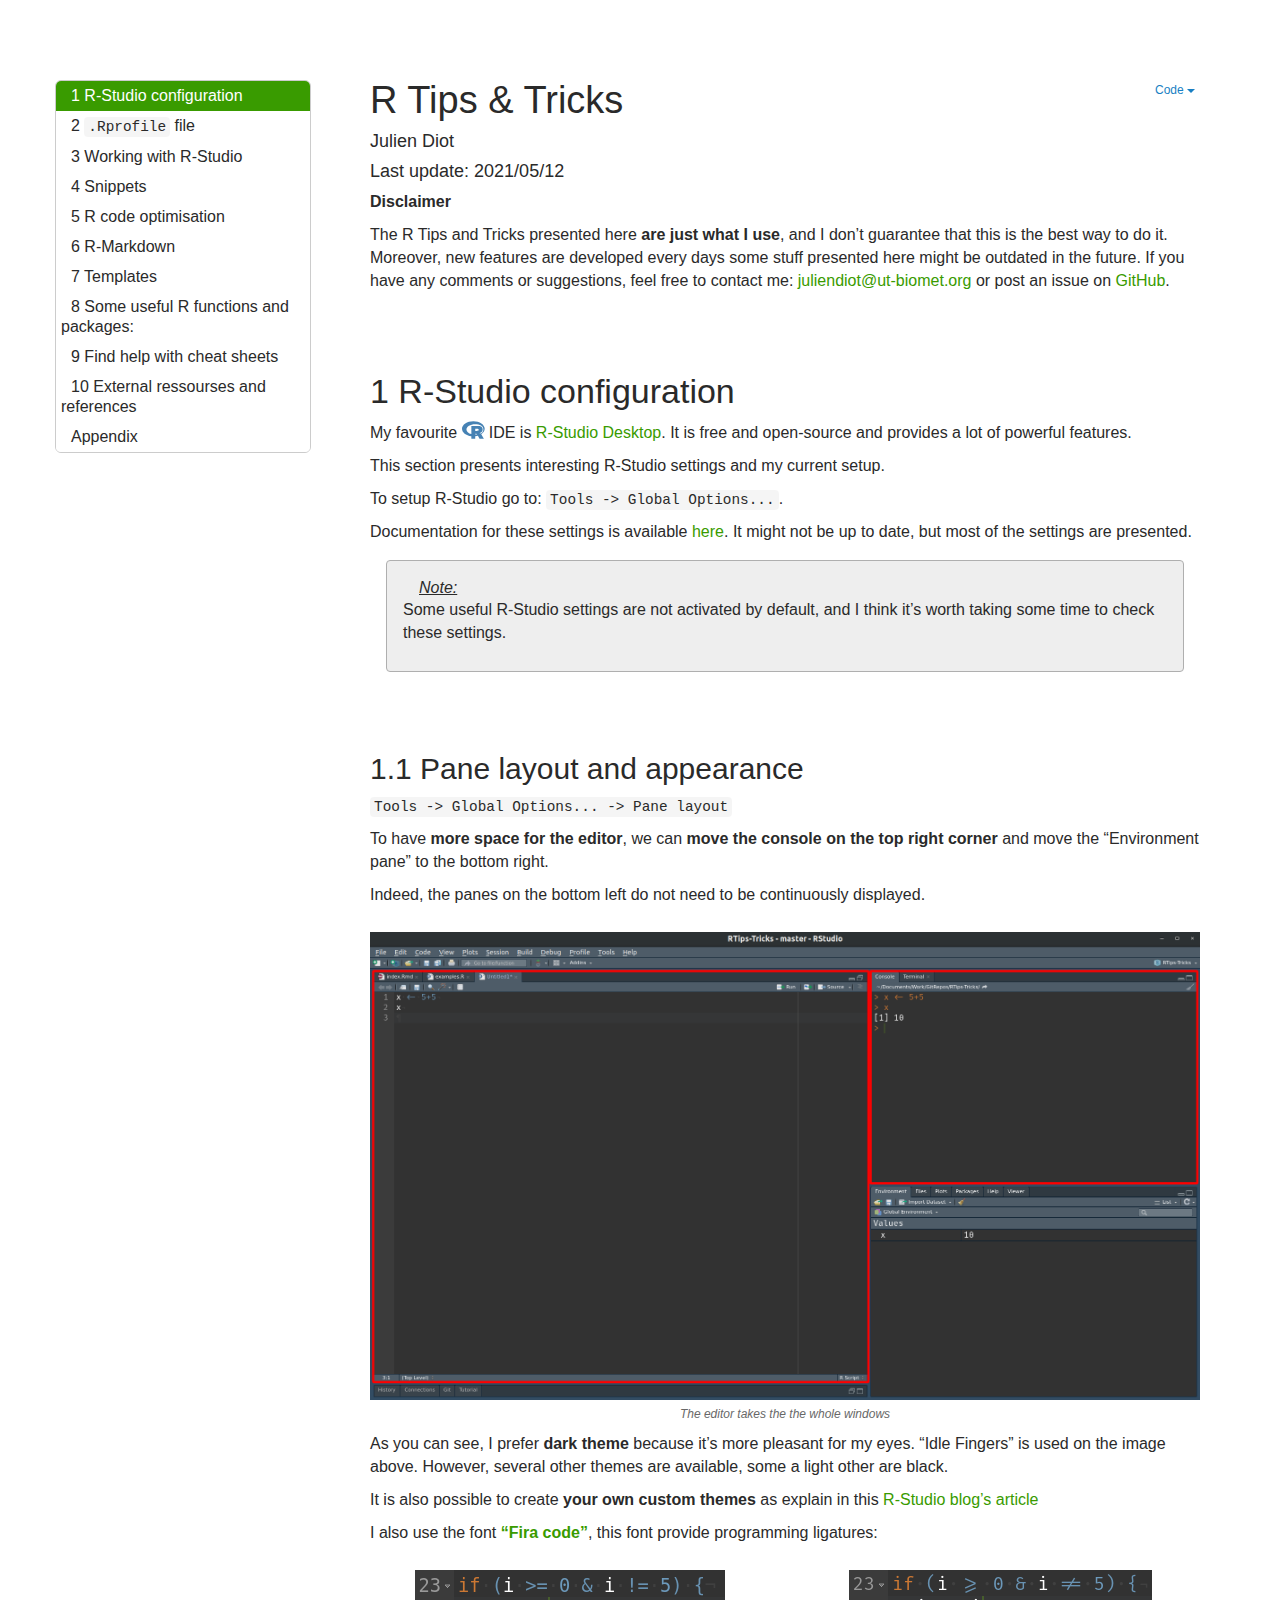
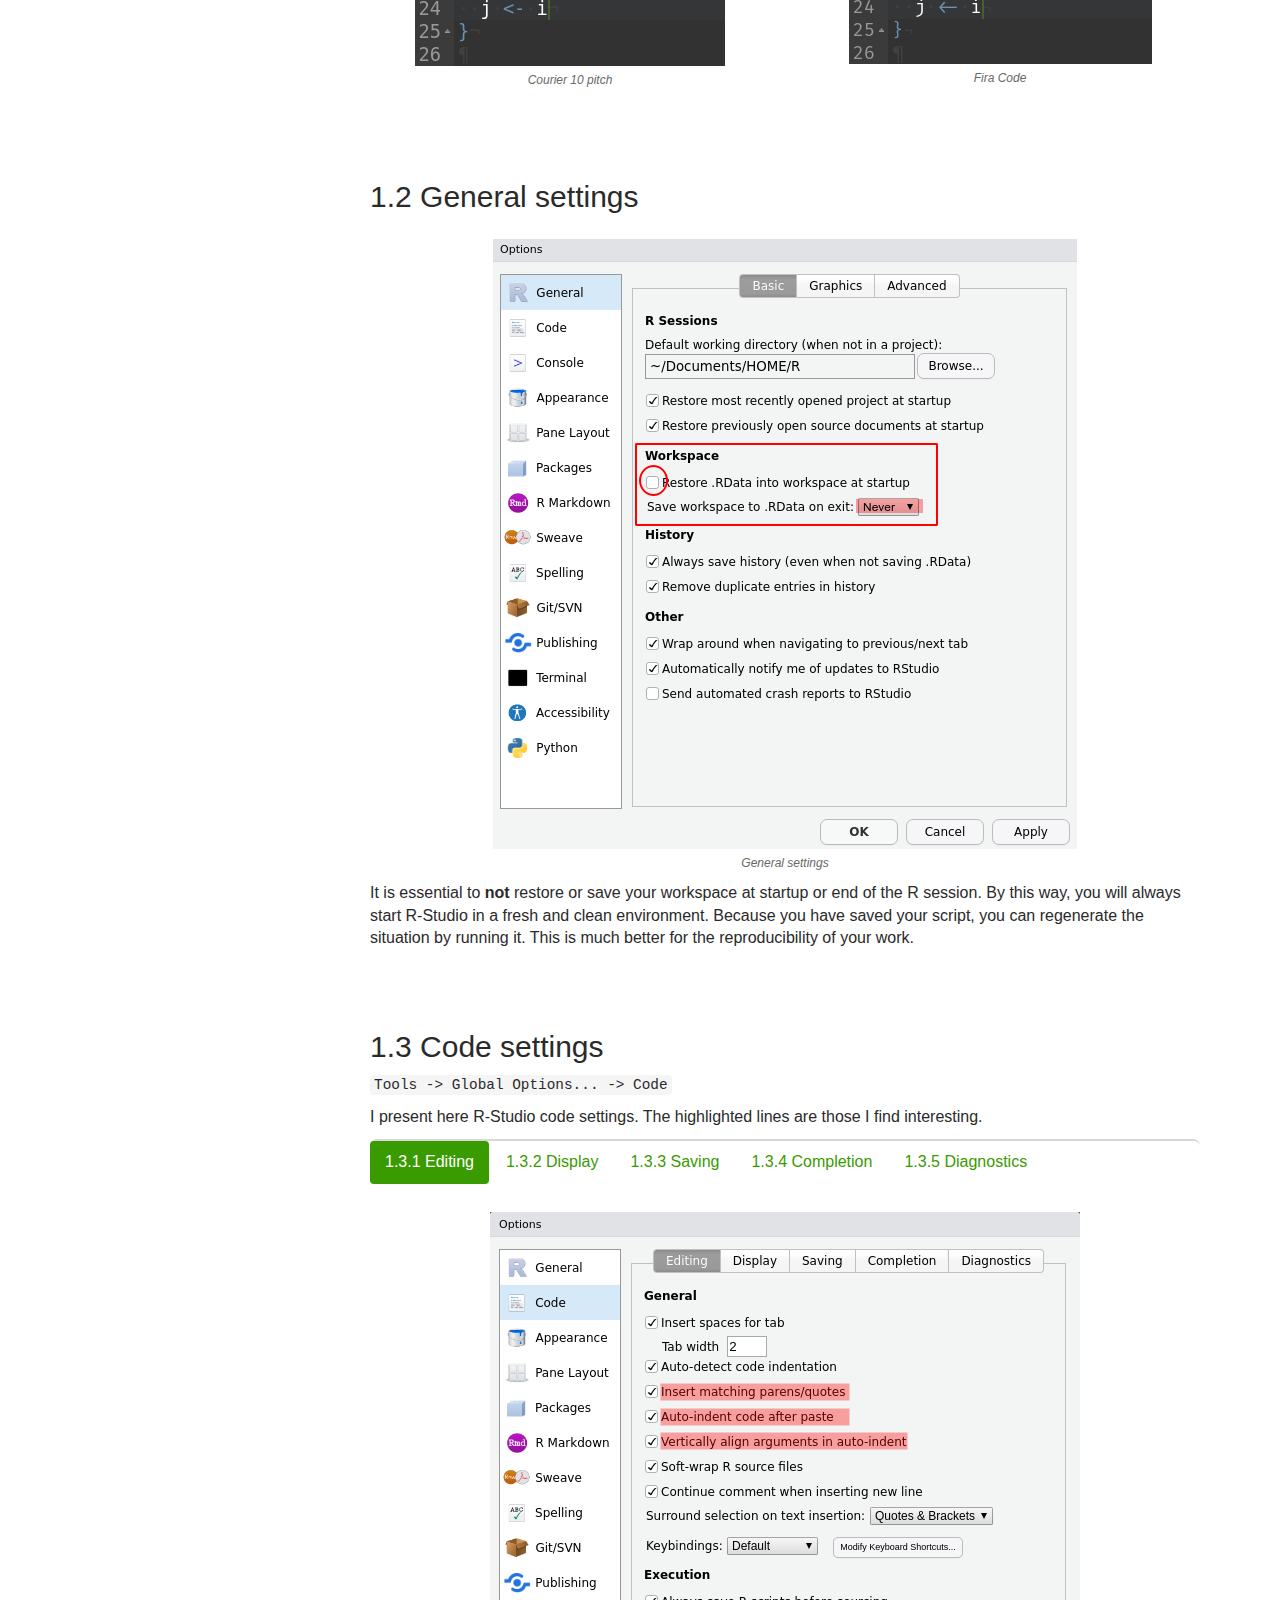
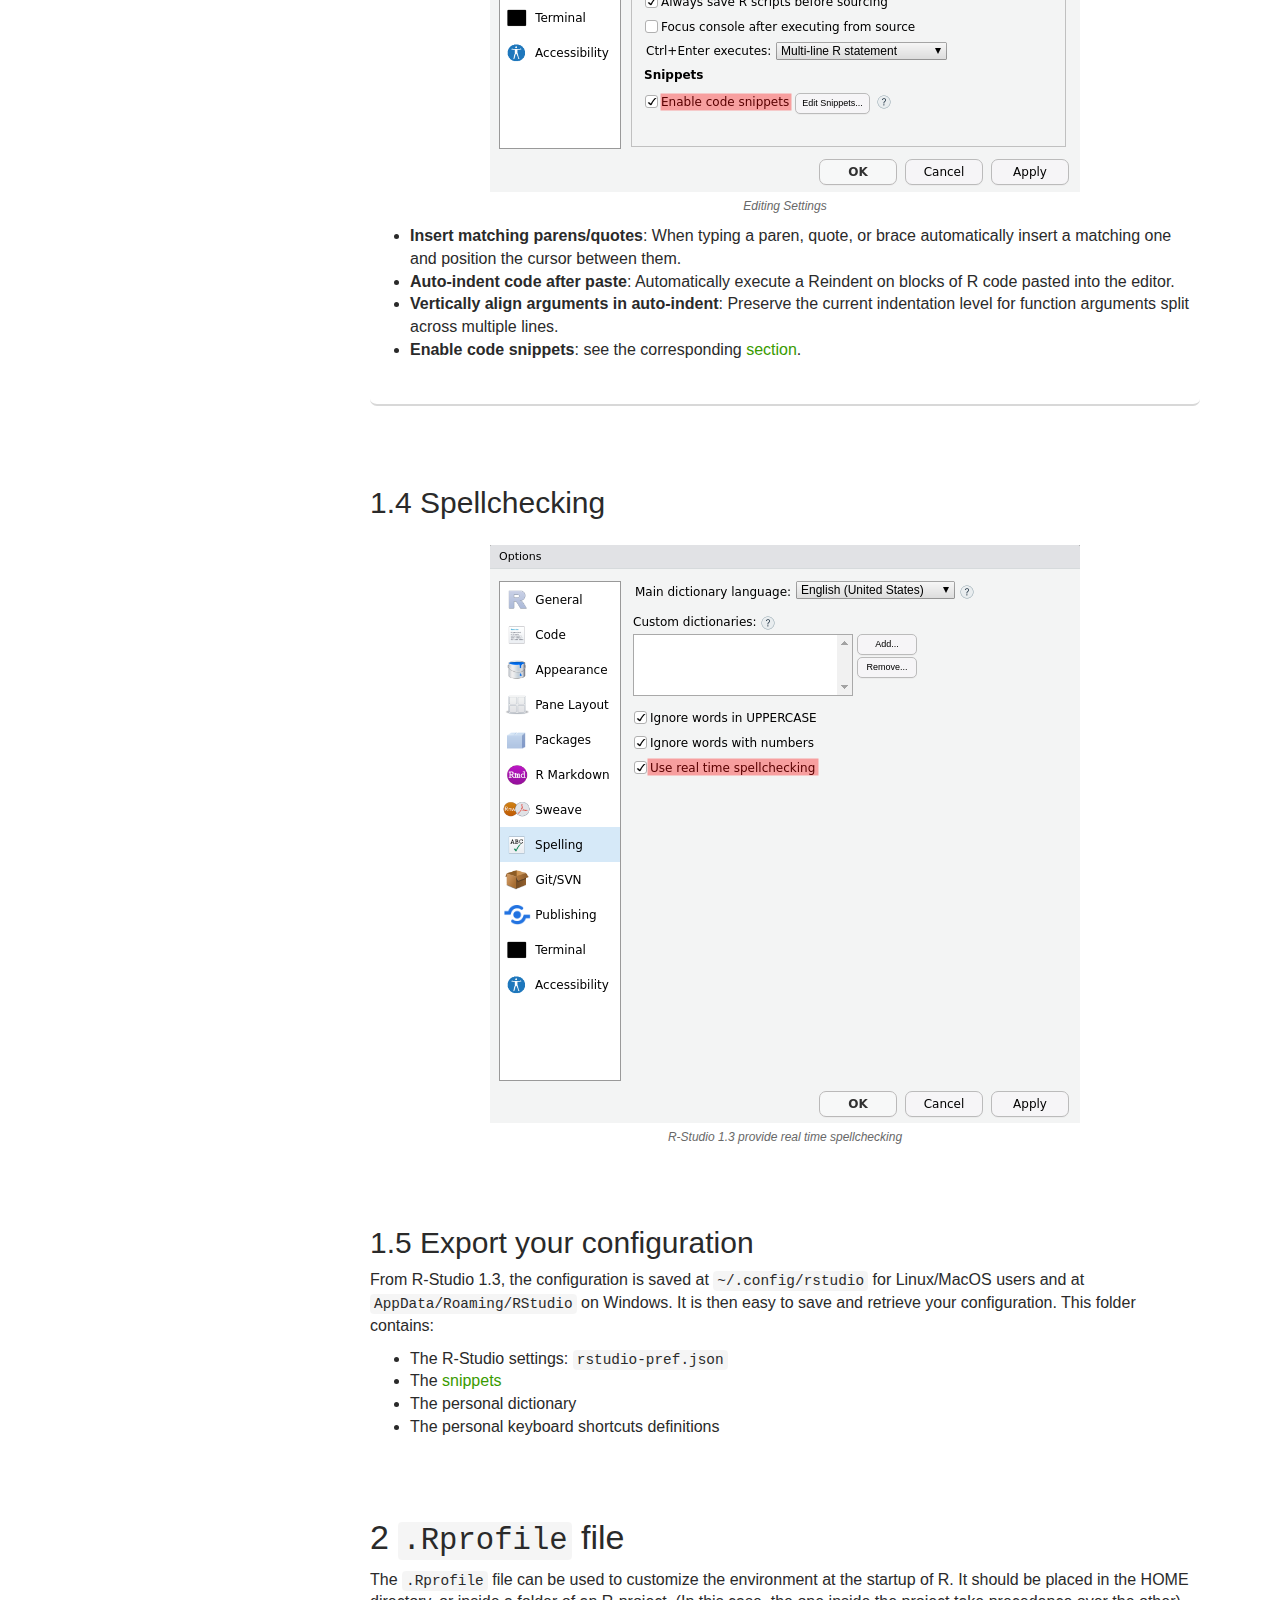
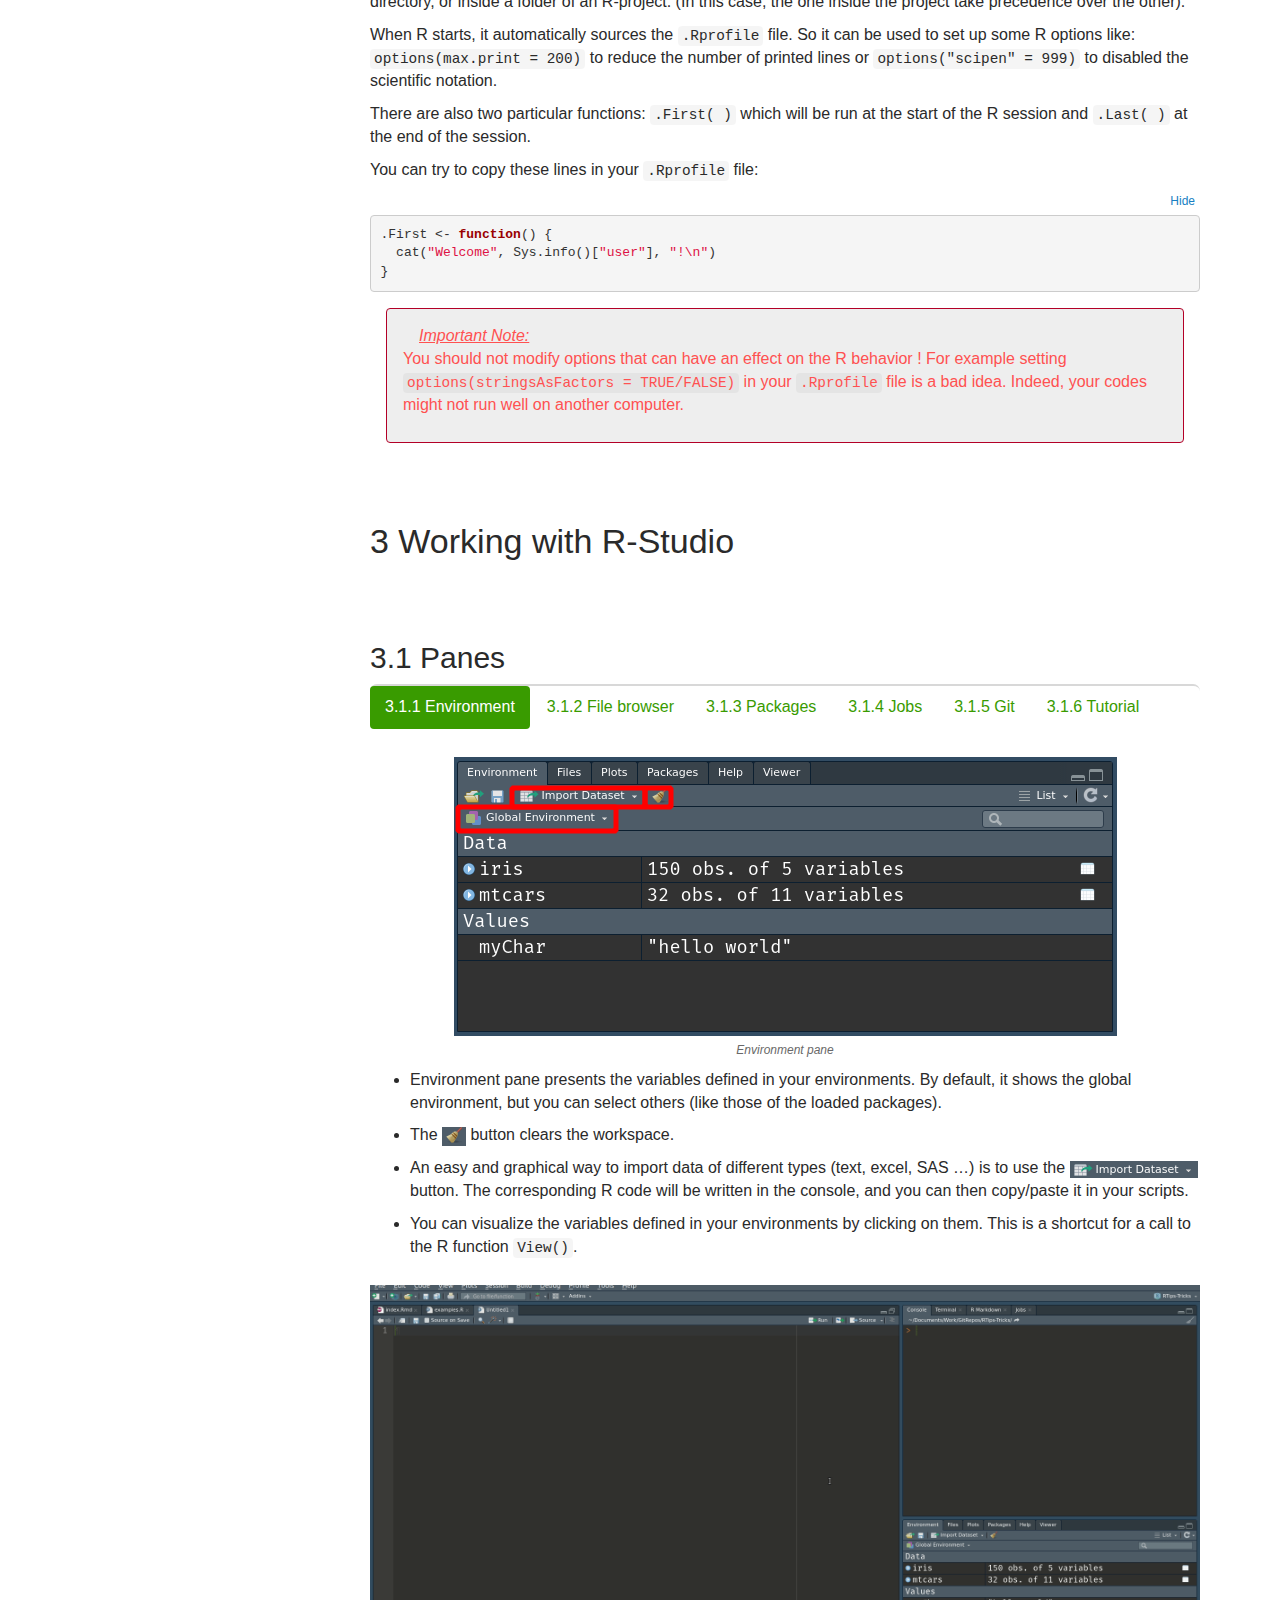
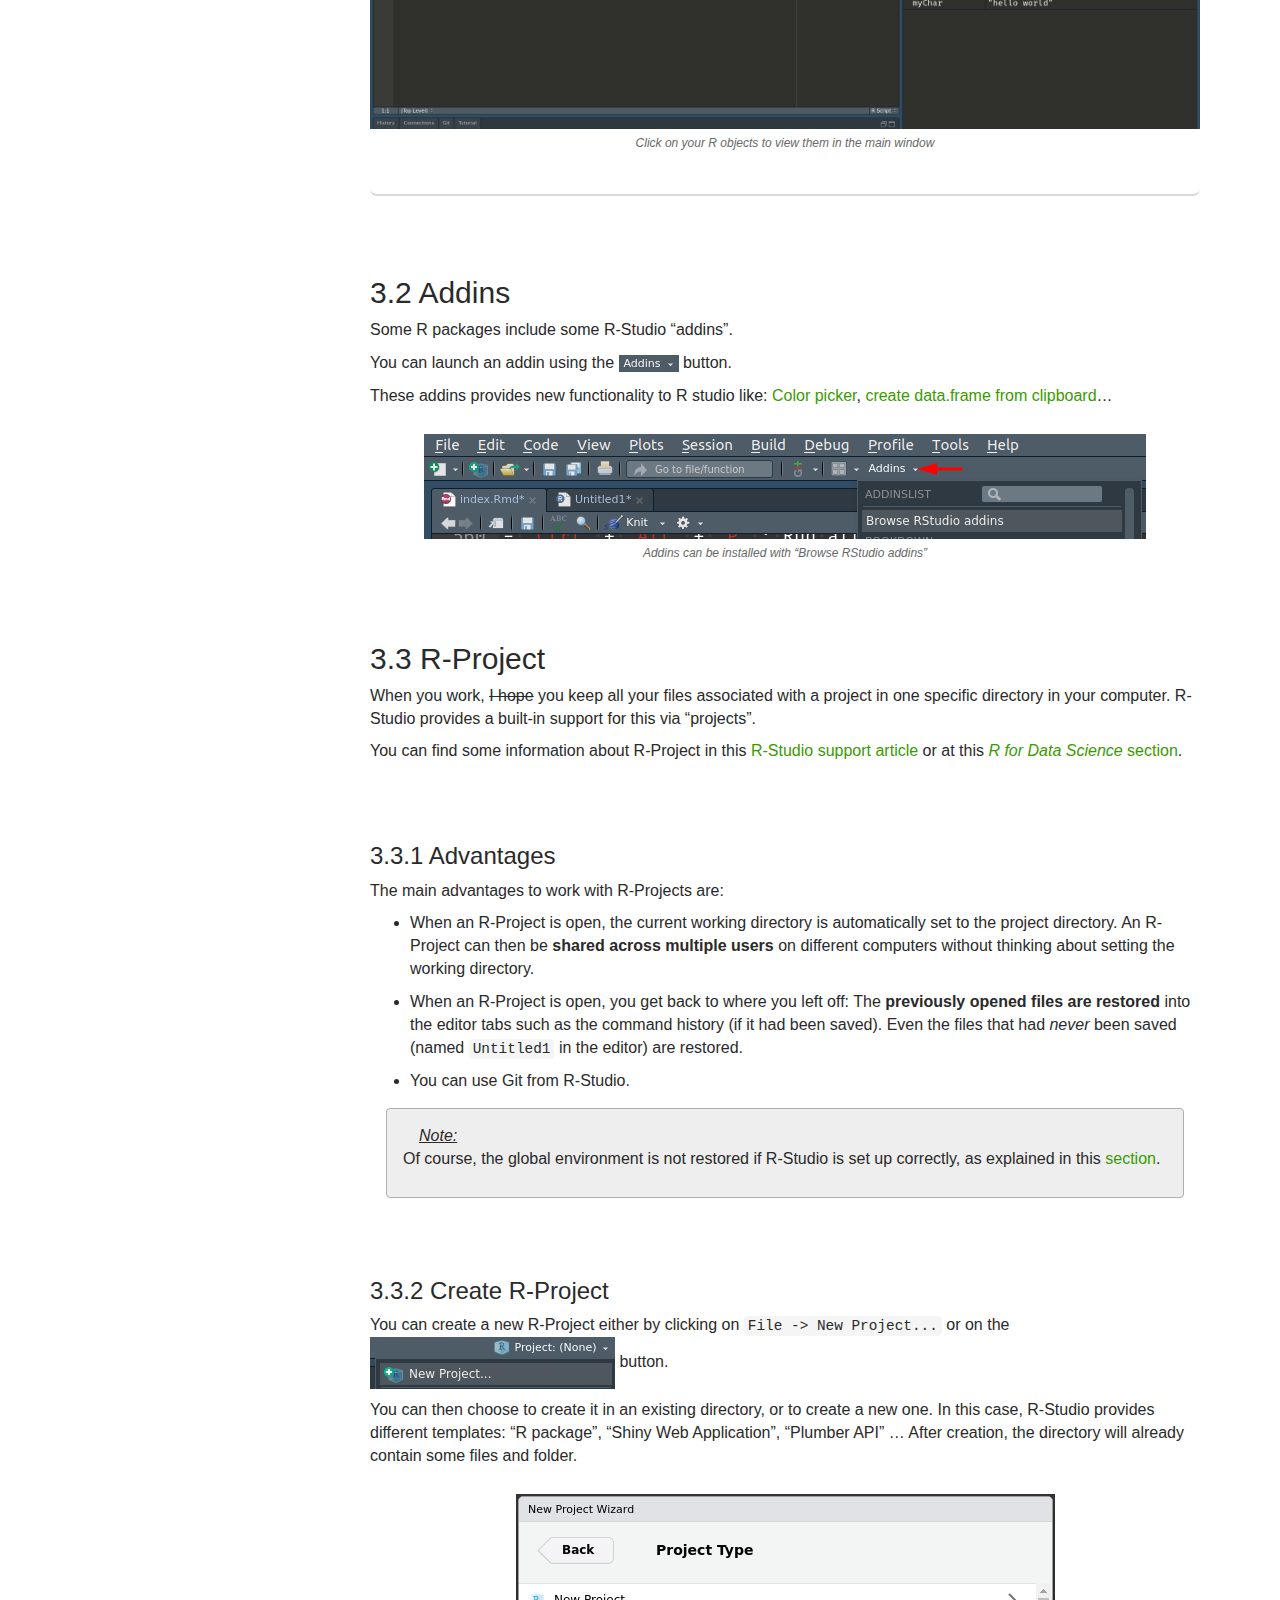
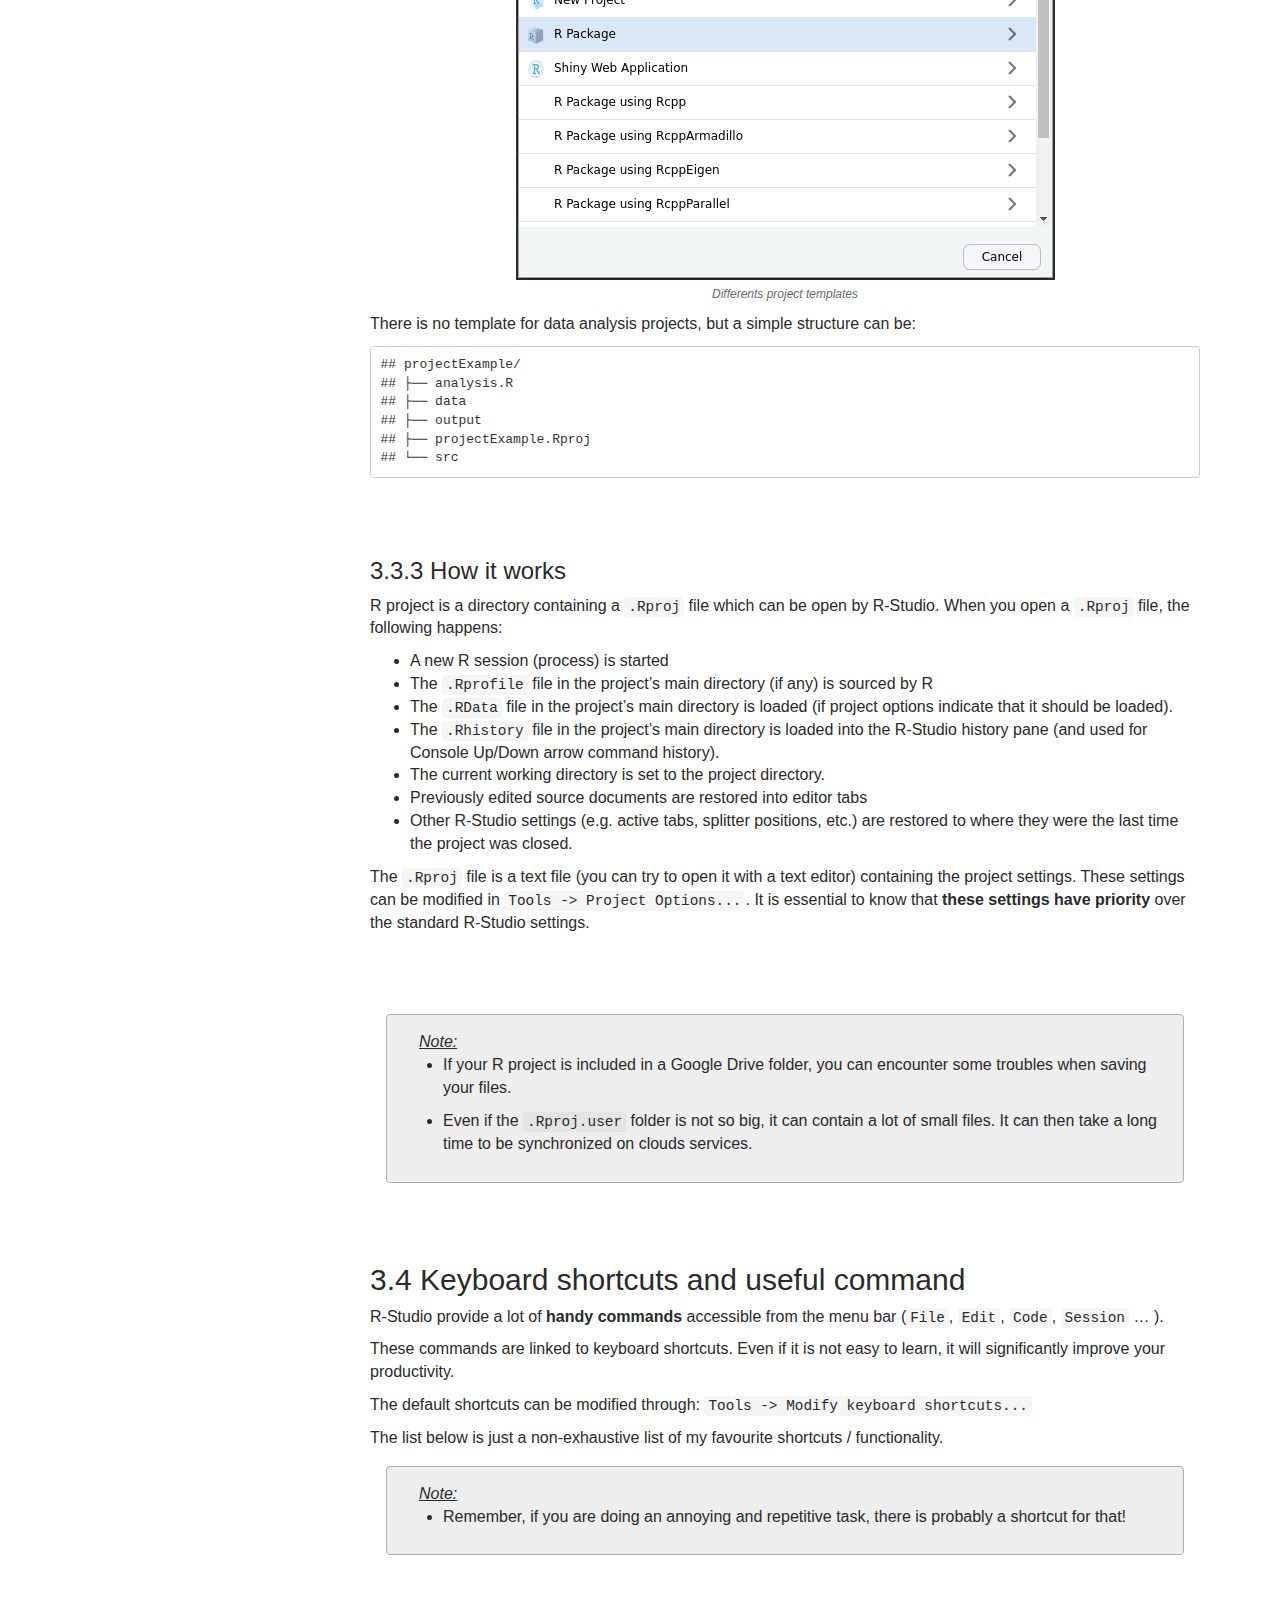
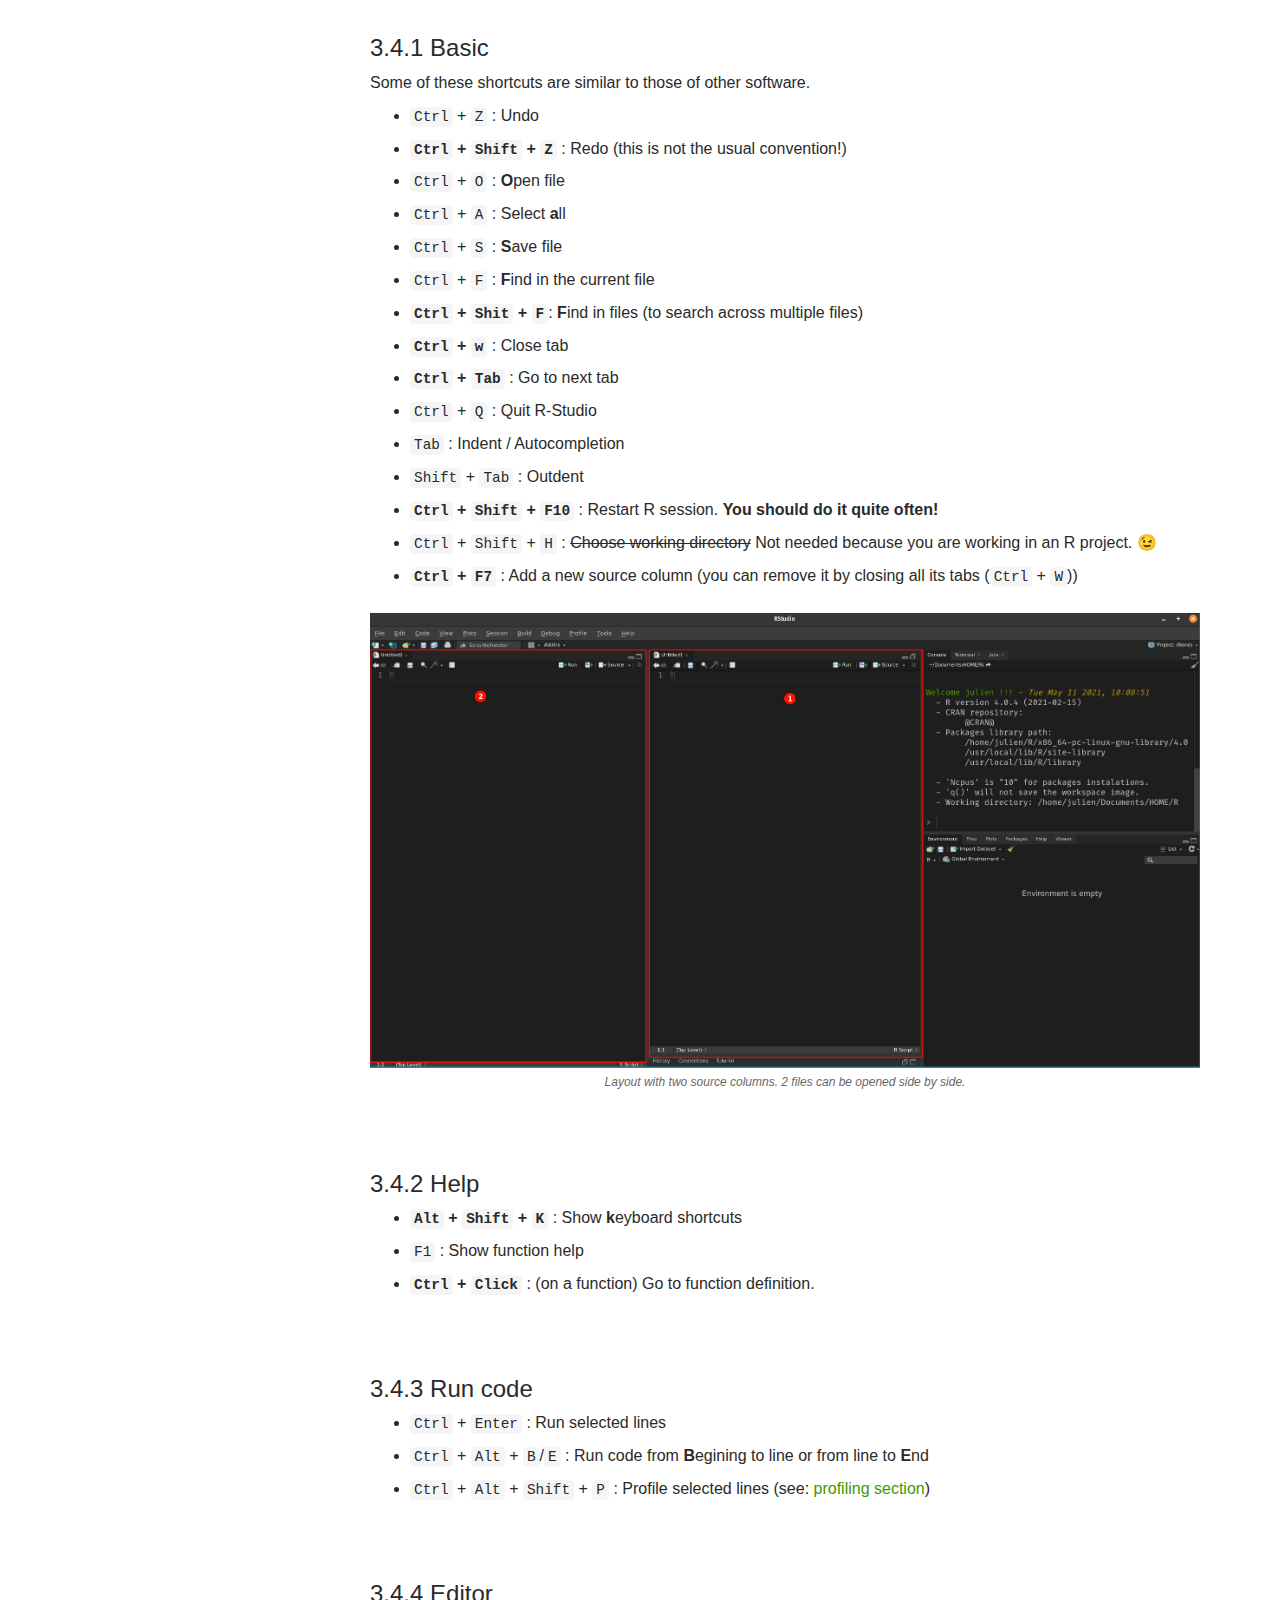
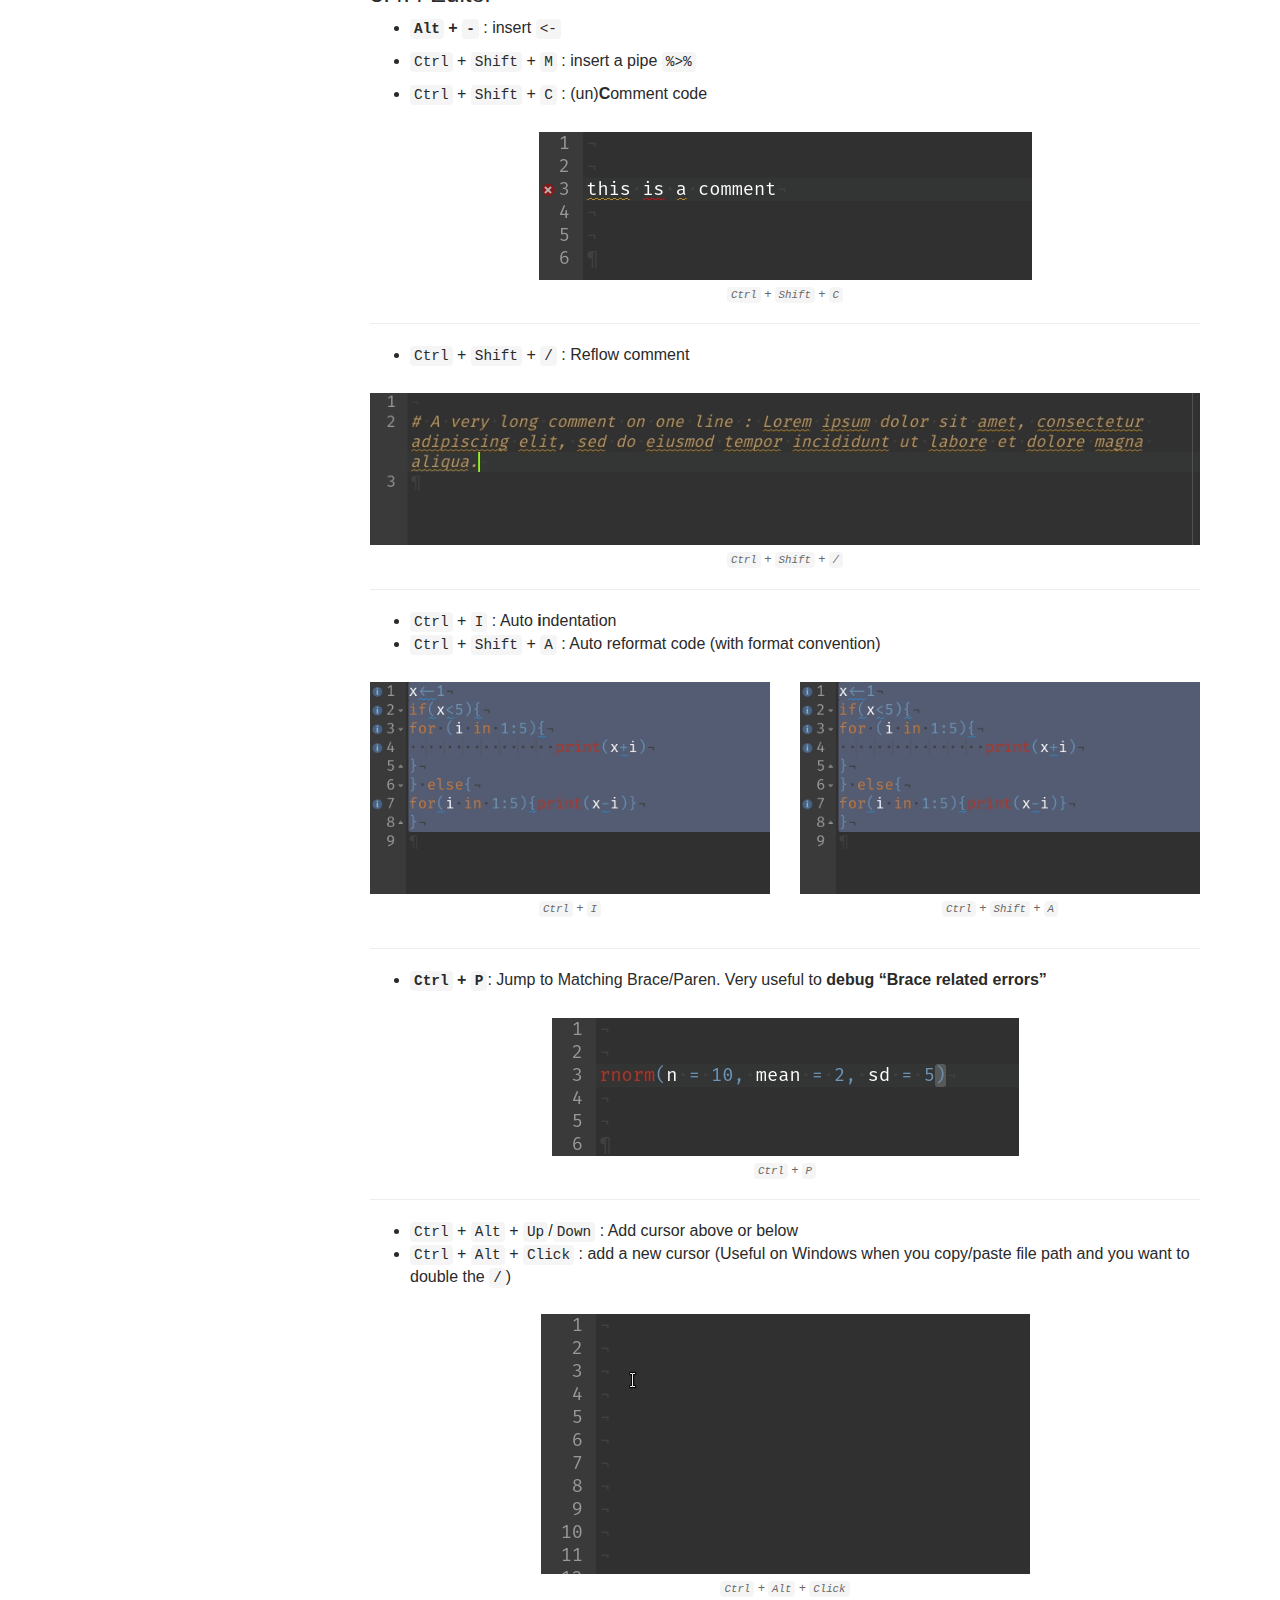
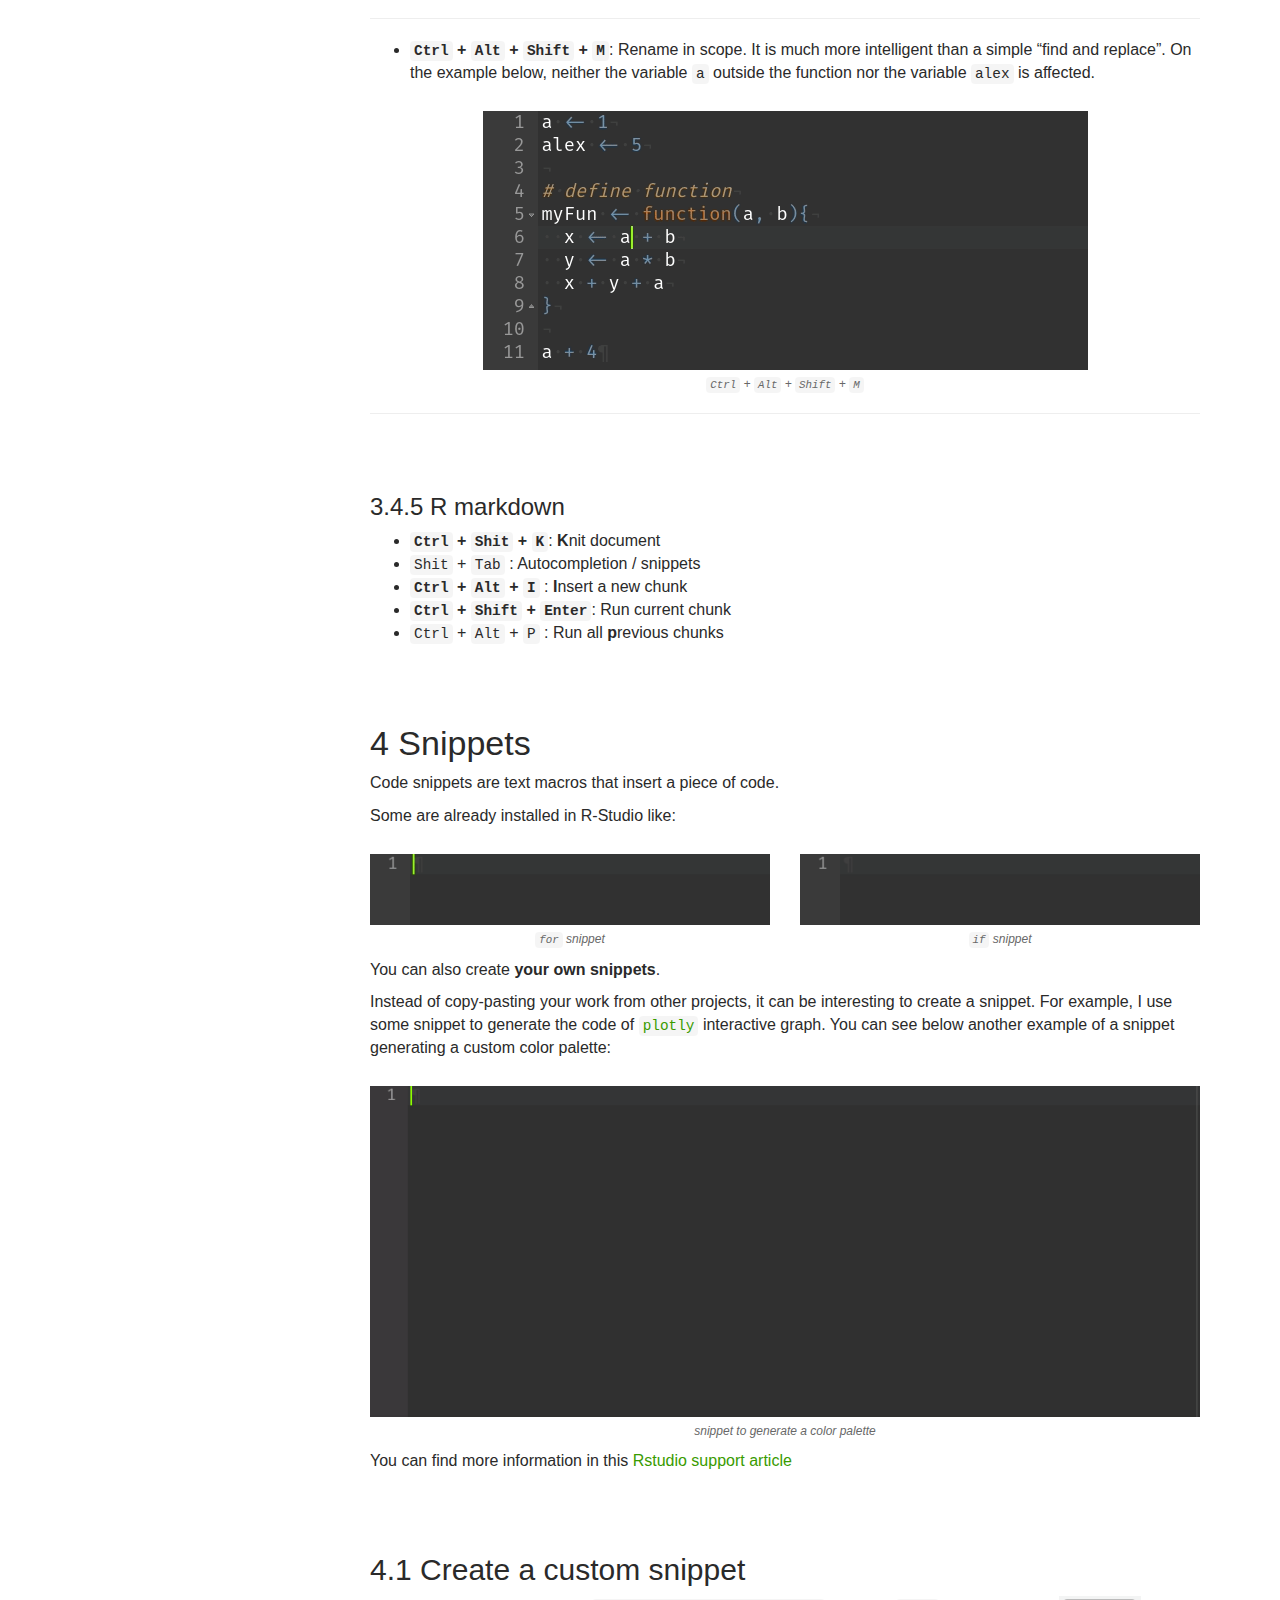
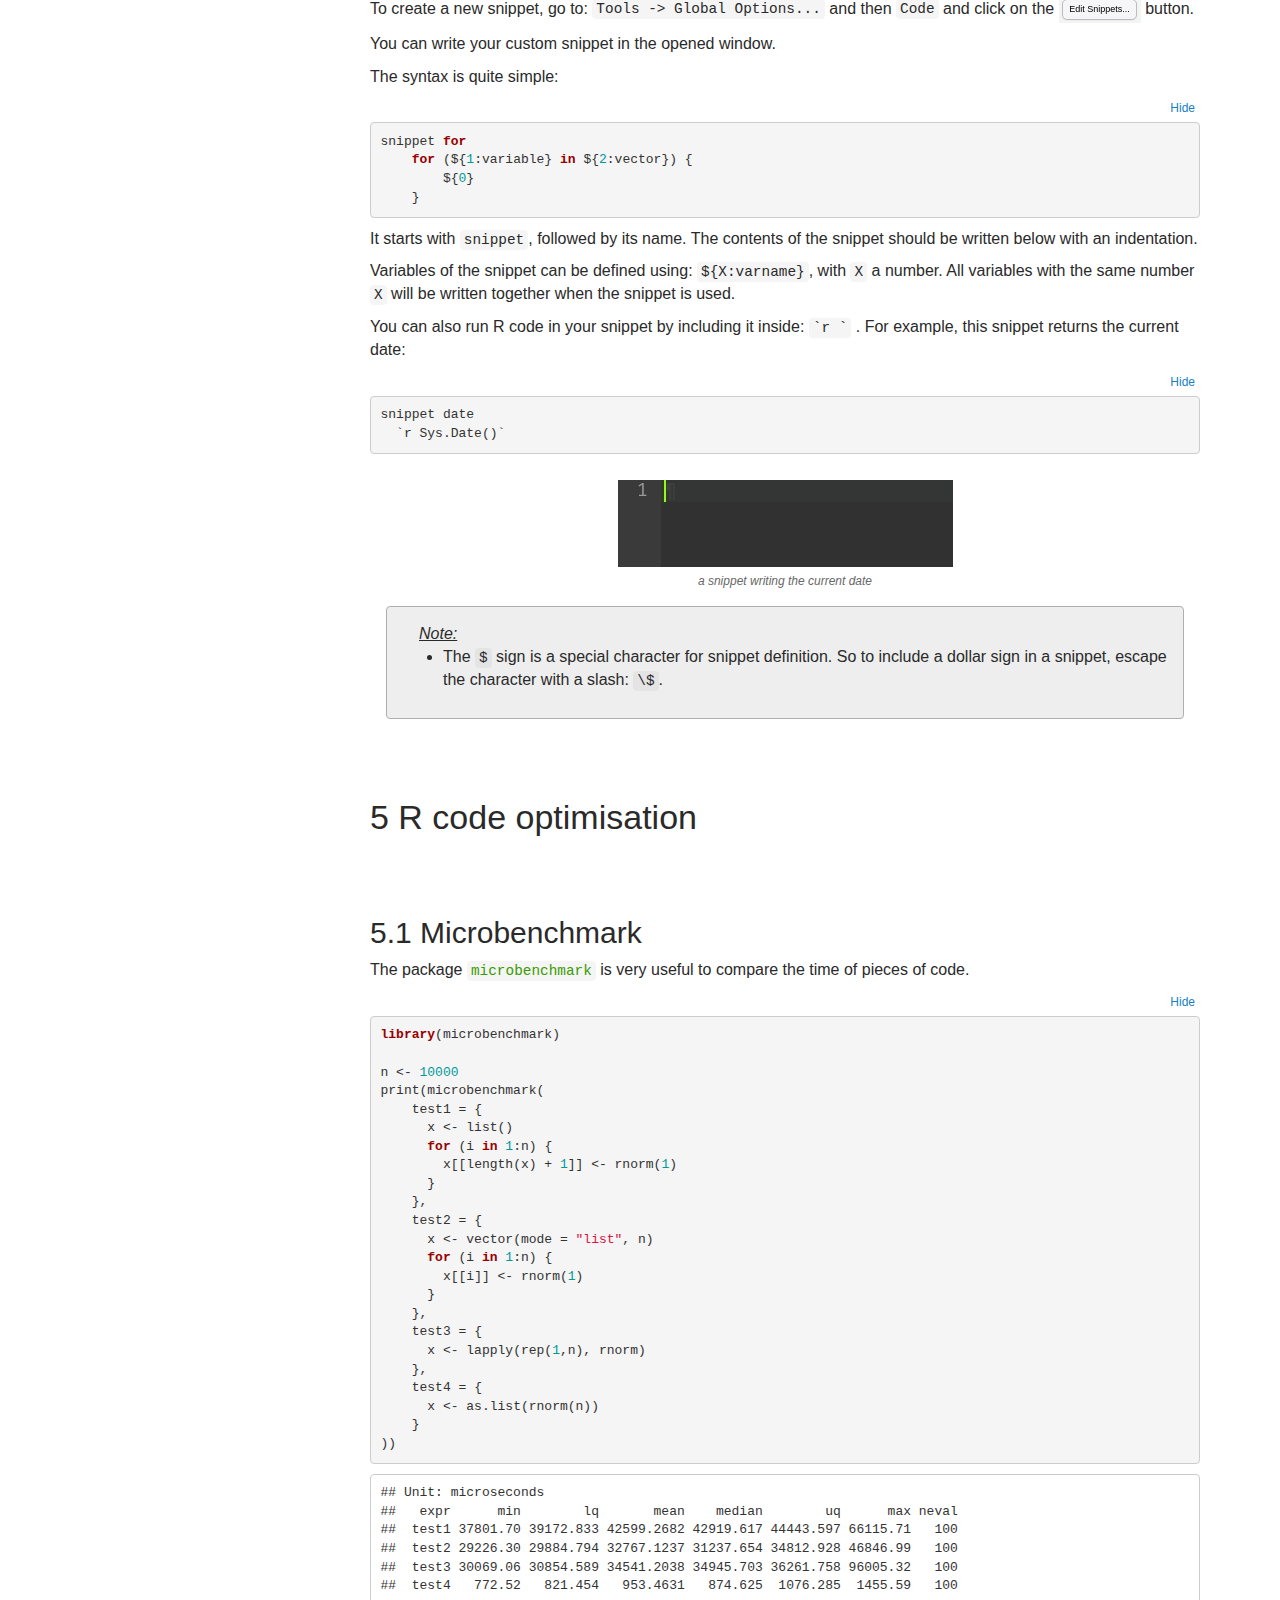
==== commit 5385e3ea: "fix session info" ====
--- a/index.html
+++ b/index.html
@@ -782,11 +782,11 @@
     }
 ))</code></pre>
 <pre><code>## Unit: microseconds
-##   expr      min         lq       mean     median        uq        max neval
-##  test1 36480.93 40328.3280 44235.9995 42644.5775 46389.212  65064.048   100
-##  test2 28644.81 29262.3255 33805.7591 33232.1000 36520.849  51920.671   100
-##  test3 29420.78 31583.6005 36025.9356 34967.5340 38001.898 106013.841   100
-##  test4   770.88   810.7855   940.3273   887.6155  1050.586   1335.131   100</code></pre>
+##   expr      min        lq       mean    median        uq      max neval
+##  test1 37801.70 39172.833 42599.2682 42919.617 44443.597 66115.71   100
+##  test2 29226.30 29884.794 32767.1237 31237.654 34812.928 46846.99   100
+##  test3 30069.06 30854.589 34541.2038 34945.703 36261.758 96005.32   100
+##  test4   772.52   821.454   953.4631   874.625  1076.285  1455.59   100</code></pre>
 </div>
 <div id="profiling" class="section level2" number="5.2">
 <h2 number="5.2"><span class="header-section-number">5.2</span> Profiling</h2>
@@ -1001,7 +1001,7 @@
         })
 )</code></pre>
 <div id="htmlwidget-5f7a331eac95ae62e534" style="width:864px;height:480px;" class="plotly html-widget"></div>
-<script type="application/json" data-for="htmlwidget-5f7a331eac95ae62e534">{"x":{"visdat":{"2352f6022009":["function () ","plotlyVisDat"]},"cur_data":"2352f6022009","attrs":{"2352f6022009":{"mode":"markers","x":{},"y":{},"hoverinfo":"text","text":["Sepal.Length : 5.1<br />Sepal.Width : 3.5<br />Petal.Length : 1.4<br />Petal.Width : 0.2<br />Species : setosa","Sepal.Length : 4.9<br />Sepal.Width : 3.0<br />Petal.Length : 1.4<br />Petal.Width : 0.2<br />Species : setosa","Sepal.Length : 4.7<br />Sepal.Width : 3.2<br />Petal.Length : 1.3<br />Petal.Width : 0.2<br />Species : setosa","Sepal.Length : 4.6<br />Sepal.Width : 3.1<br />Petal.Length : 1.5<br />Petal.Width : 0.2<br />Species : setosa","Sepal.Length : 5.0<br />Sepal.Width : 3.6<br />Petal.Length : 1.4<br />Petal.Width : 0.2<br />Species : setosa","Sepal.Length : 5.4<br />Sepal.Width : 3.9<br />Petal.Length : 1.7<br />Petal.Width : 0.4<br />Species : setosa","Sepal.Length : 4.6<br />Sepal.Width : 3.4<br />Petal.Length : 1.4<br />Petal.Width : 0.3<br />Species : setosa","Sepal.Length : 5.0<br />Sepal.Width : 3.4<br />Petal.Length : 1.5<br />Petal.Width : 0.2<br />Species : setosa","Sepal.Length : 4.4<br />Sepal.Width : 2.9<br />Petal.Length : 1.4<br />Petal.Width : 0.2<br />Species : setosa","Sepal.Length : 4.9<br />Sepal.Width : 3.1<br />Petal.Length : 1.5<br />Petal.Width : 0.1<br />Species : setosa","Sepal.Length : 5.4<br />Sepal.Width : 3.7<br />Petal.Length : 1.5<br />Petal.Width : 0.2<br />Species : setosa","Sepal.Length : 4.8<br />Sepal.Width : 3.4<br />Petal.Length : 1.6<br />Petal.Width : 0.2<br />Species : setosa","Sepal.Length : 4.8<br />Sepal.Width : 3.0<br />Petal.Length : 1.4<br />Petal.Width : 0.1<br />Species : setosa","Sepal.Length : 4.3<br />Sepal.Width : 3.0<br />Petal.Length : 1.1<br />Petal.Width : 0.1<br />Species : setosa","Sepal.Length : 5.8<br />Sepal.Width : 4.0<br />Petal.Length : 1.2<br />Petal.Width : 0.2<br />Species : setosa","Sepal.Length : 5.7<br />Sepal.Width : 4.4<br />Petal.Length : 1.5<br />Petal.Width : 0.4<br />Species : setosa","Sepal.Length : 5.4<br />Sepal.Width : 3.9<br />Petal.Length : 1.3<br />Petal.Width : 0.4<br />Species : setosa","Sepal.Length : 5.1<br />Sepal.Width : 3.5<br />Petal.Length : 1.4<br />Petal.Width : 0.3<br />Species : setosa","Sepal.Length : 5.7<br />Sepal.Width : 3.8<br />Petal.Length : 1.7<br />Petal.Width : 0.3<br />Species : setosa","Sepal.Length : 5.1<br />Sepal.Width : 3.8<br />Petal.Length : 1.5<br />Petal.Width : 0.3<br />Species : setosa","Sepal.Length : 5.4<br />Sepal.Width : 3.4<br />Petal.Length : 1.7<br />Petal.Width : 0.2<br />Species : setosa","Sepal.Length : 5.1<br />Sepal.Width : 3.7<br />Petal.Length : 1.5<br />Petal.Width : 0.4<br />Species : setosa","Sepal.Length : 4.6<br />Sepal.Width : 3.6<br />Petal.Length : 1.0<br />Petal.Width : 0.2<br />Species : setosa","Sepal.Length : 5.1<br />Sepal.Width : 3.3<br />Petal.Length : 1.7<br />Petal.Width : 0.5<br />Species : setosa","Sepal.Length : 4.8<br />Sepal.Width : 3.4<br />Petal.Length : 1.9<br />Petal.Width : 0.2<br />Species : setosa","Sepal.Length : 5.0<br />Sepal.Width : 3.0<br />Petal.Length : 1.6<br />Petal.Width : 0.2<br />Species : setosa","Sepal.Length : 5.0<br />Sepal.Width : 3.4<br />Petal.Length : 1.6<br />Petal.Width : 0.4<br />Species : setosa","Sepal.Length : 5.2<br />Sepal.Width : 3.5<br />Petal.Length : 1.5<br />Petal.Width : 0.2<br />Species : setosa","Sepal.Length : 5.2<br />Sepal.Width : 3.4<br />Petal.Length : 1.4<br />Petal.Width : 0.2<br />Species : setosa","Sepal.Length : 4.7<br />Sepal.Width : 3.2<br />Petal.Length : 1.6<br />Petal.Width : 0.2<br />Species : setosa","Sepal.Length : 4.8<br />Sepal.Width : 3.1<br />Petal.Length : 1.6<br />Petal.Width : 0.2<br />Species : setosa","Sepal.Length : 5.4<br />Sepal.Width : 3.4<br />Petal.Length : 1.5<br />Petal.Width : 0.4<br />Species : setosa","Sepal.Length : 5.2<br />Sepal.Width : 4.1<br />Petal.Length : 1.5<br />Petal.Width : 0.1<br />Species : setosa","Sepal.Length : 5.5<br />Sepal.Width : 4.2<br />Petal.Length : 1.4<br />Petal.Width : 0.2<br />Species : setosa","Sepal.Length : 4.9<br />Sepal.Width : 3.1<br />Petal.Length : 1.5<br />Petal.Width : 0.2<br />Species : setosa","Sepal.Length : 5.0<br />Sepal.Width : 3.2<br />Petal.Length : 1.2<br />Petal.Width : 0.2<br />Species : setosa","Sepal.Length : 5.5<br />Sepal.Width : 3.5<br />Petal.Length : 1.3<br />Petal.Width : 0.2<br />Species : setosa","Sepal.Length : 4.9<br />Sepal.Width : 3.6<br />Petal.Length : 1.4<br />Petal.Width : 0.1<br />Species : setosa","Sepal.Length : 4.4<br />Sepal.Width : 3.0<br />Petal.Length : 1.3<br />Petal.Width : 0.2<br />Species : setosa","Sepal.Length : 5.1<br />Sepal.Width : 3.4<br />Petal.Length : 1.5<br />Petal.Width : 0.2<br />Species : setosa","Sepal.Length : 5.0<br />Sepal.Width : 3.5<br />Petal.Length : 1.3<br />Petal.Width : 0.3<br />Species : setosa","Sepal.Length : 4.5<br />Sepal.Width : 2.3<br />Petal.Length : 1.3<br />Petal.Width : 0.3<br />Species : setosa","Sepal.Length : 4.4<br />Sepal.Width : 3.2<br />Petal.Length : 1.3<br />Petal.Width : 0.2<br />Species : setosa","Sepal.Length : 5.0<br />Sepal.Width : 3.5<br />Petal.Length : 1.6<br />Petal.Width : 0.6<br />Species : setosa","Sepal.Length : 5.1<br />Sepal.Width : 3.8<br />Petal.Length : 1.9<br />Petal.Width : 0.4<br />Species : setosa","Sepal.Length : 4.8<br />Sepal.Width : 3.0<br />Petal.Length : 1.4<br />Petal.Width : 0.3<br />Species : setosa","Sepal.Length : 5.1<br />Sepal.Width : 3.8<br />Petal.Length : 1.6<br />Petal.Width : 0.2<br />Species : setosa","Sepal.Length : 4.6<br />Sepal.Width : 3.2<br />Petal.Length : 1.4<br />Petal.Width : 0.2<br />Species : setosa","Sepal.Length : 5.3<br />Sepal.Width : 3.7<br />Petal.Length : 1.5<br />Petal.Width : 0.2<br />Species : setosa","Sepal.Length : 5.0<br />Sepal.Width : 3.3<br />Petal.Length : 1.4<br />Petal.Width : 0.2<br />Species : setosa","Sepal.Length : 7.0<br />Sepal.Width : 3.2<br />Petal.Length : 4.7<br />Petal.Width : 1.4<br />Species : versicolor","Sepal.Length : 6.4<br />Sepal.Width : 3.2<br />Petal.Length : 4.5<br />Petal.Width : 1.5<br />Species : versicolor","Sepal.Length : 6.9<br />Sepal.Width : 3.1<br />Petal.Length : 4.9<br />Petal.Width : 1.5<br />Species : versicolor","Sepal.Length : 5.5<br />Sepal.Width : 2.3<br />Petal.Length : 4.0<br />Petal.Width : 1.3<br />Species : versicolor","Sepal.Length : 6.5<br />Sepal.Width : 2.8<br />Petal.Length : 4.6<br />Petal.Width : 1.5<br />Species : versicolor","Sepal.Length : 5.7<br />Sepal.Width : 2.8<br />Petal.Length : 4.5<br />Petal.Width : 1.3<br />Species : versicolor","Sepal.Length : 6.3<br />Sepal.Width : 3.3<br />Petal.Length : 4.7<br />Petal.Width : 1.6<br />Species : versicolor","Sepal.Length : 4.9<br />Sepal.Width : 2.4<br />Petal.Length : 3.3<br />Petal.Width : 1.0<br />Species : versicolor","Sepal.Length : 6.6<br />Sepal.Width : 2.9<br />Petal.Length : 4.6<br />Petal.Width : 1.3<br />Species : versicolor","Sepal.Length : 5.2<br />Sepal.Width : 2.7<br />Petal.Length : 3.9<br />Petal.Width : 1.4<br />Species : versicolor","Sepal.Length : 5.0<br />Sepal.Width : 2.0<br />Petal.Length : 3.5<br />Petal.Width : 1.0<br />Species : versicolor","Sepal.Length : 5.9<br />Sepal.Width : 3.0<br />Petal.Length : 4.2<br />Petal.Width : 1.5<br />Species : versicolor","Sepal.Length : 6.0<br />Sepal.Width : 2.2<br />Petal.Length : 4.0<br />Petal.Width : 1.0<br />Species : versicolor","Sepal.Length : 6.1<br />Sepal.Width : 2.9<br />Petal.Length : 4.7<br />Petal.Width : 1.4<br />Species : versicolor","Sepal.Length : 5.6<br />Sepal.Width : 2.9<br />Petal.Length : 3.6<br />Petal.Width : 1.3<br />Species : versicolor","Sepal.Length : 6.7<br />Sepal.Width : 3.1<br />Petal.Length : 4.4<br />Petal.Width : 1.4<br />Species : versicolor","Sepal.Length : 5.6<br />Sepal.Width : 3.0<br />Petal.Length : 4.5<br />Petal.Width : 1.5<br />Species : versicolor","Sepal.Length : 5.8<br />Sepal.Width : 2.7<br />Petal.Length : 4.1<br />Petal.Width : 1.0<br />Species : versicolor","Sepal.Length : 6.2<br />Sepal.Width : 2.2<br />Petal.Length : 4.5<br />Petal.Width : 1.5<br />Species : versicolor","Sepal.Length : 5.6<br />Sepal.Width : 2.5<br />Petal.Length : 3.9<br />Petal.Width : 1.1<br />Species : versicolor","Sepal.Length : 5.9<br />Sepal.Width : 3.2<br />Petal.Length : 4.8<br />Petal.Width : 1.8<br />Species : versicolor","Sepal.Length : 6.1<br />Sepal.Width : 2.8<br />Petal.Length : 4.0<br />Petal.Width : 1.3<br />Species : versicolor","Sepal.Length : 6.3<br />Sepal.Width : 2.5<br />Petal.Length : 4.9<br />Petal.Width : 1.5<br />Species : versicolor","Sepal.Length : 6.1<br />Sepal.Width : 2.8<br />Petal.Length : 4.7<br />Petal.Width : 1.2<br />Species : versicolor","Sepal.Length : 6.4<br />Sepal.Width : 2.9<br />Petal.Length : 4.3<br />Petal.Width : 1.3<br />Species : versicolor","Sepal.Length : 6.6<br />Sepal.Width : 3.0<br />Petal.Length : 4.4<br />Petal.Width : 1.4<br />Species : versicolor","Sepal.Length : 6.8<br />Sepal.Width : 2.8<br />Petal.Length : 4.8<br />Petal.Width : 1.4<br />Species : versicolor","Sepal.Length : 6.7<br />Sepal.Width : 3.0<br />Petal.Length : 5.0<br />Petal.Width : 1.7<br />Species : versicolor","Sepal.Length : 6.0<br />Sepal.Width : 2.9<br />Petal.Length : 4.5<br />Petal.Width : 1.5<br />Species : versicolor","Sepal.Length : 5.7<br />Sepal.Width : 2.6<br />Petal.Length : 3.5<br />Petal.Width : 1.0<br />Species : versicolor","Sepal.Length : 5.5<br />Sepal.Width : 2.4<br />Petal.Length : 3.8<br />Petal.Width : 1.1<br />Species : versicolor","Sepal.Length : 5.5<br />Sepal.Width : 2.4<br />Petal.Length : 3.7<br />Petal.Width : 1.0<br />Species : versicolor","Sepal.Length : 5.8<br />Sepal.Width : 2.7<br />Petal.Length : 3.9<br />Petal.Width : 1.2<br />Species : versicolor","Sepal.Length : 6.0<br />Sepal.Width : 2.7<br />Petal.Length : 5.1<br />Petal.Width : 1.6<br />Species : versicolor","Sepal.Length : 5.4<br />Sepal.Width : 3.0<br />Petal.Length : 4.5<br />Petal.Width : 1.5<br />Species : versicolor","Sepal.Length : 6.0<br />Sepal.Width : 3.4<br />Petal.Length : 4.5<br />Petal.Width : 1.6<br />Species : versicolor","Sepal.Length : 6.7<br />Sepal.Width : 3.1<br />Petal.Length : 4.7<br />Petal.Width : 1.5<br />Species : versicolor","Sepal.Length : 6.3<br />Sepal.Width : 2.3<br />Petal.Length : 4.4<br />Petal.Width : 1.3<br />Species : versicolor","Sepal.Length : 5.6<br />Sepal.Width : 3.0<br />Petal.Length : 4.1<br />Petal.Width : 1.3<br />Species : versicolor","Sepal.Length : 5.5<br />Sepal.Width : 2.5<br />Petal.Length : 4.0<br />Petal.Width : 1.3<br />Species : versicolor","Sepal.Length : 5.5<br />Sepal.Width : 2.6<br />Petal.Length : 4.4<br />Petal.Width : 1.2<br />Species : versicolor","Sepal.Length : 6.1<br />Sepal.Width : 3.0<br />Petal.Length : 4.6<br />Petal.Width : 1.4<br />Species : versicolor","Sepal.Length : 5.8<br />Sepal.Width : 2.6<br />Petal.Length : 4.0<br />Petal.Width : 1.2<br />Species : versicolor","Sepal.Length : 5.0<br />Sepal.Width : 2.3<br />Petal.Length : 3.3<br />Petal.Width : 1.0<br />Species : versicolor","Sepal.Length : 5.6<br />Sepal.Width : 2.7<br />Petal.Length : 4.2<br />Petal.Width : 1.3<br />Species : versicolor","Sepal.Length : 5.7<br />Sepal.Width : 3.0<br />Petal.Length : 4.2<br />Petal.Width : 1.2<br />Species : versicolor","Sepal.Length : 5.7<br />Sepal.Width : 2.9<br />Petal.Length : 4.2<br />Petal.Width : 1.3<br />Species : versicolor","Sepal.Length : 6.2<br />Sepal.Width : 2.9<br />Petal.Length : 4.3<br />Petal.Width : 1.3<br />Species : versicolor","Sepal.Length : 5.1<br />Sepal.Width : 2.5<br />Petal.Length : 3.0<br />Petal.Width : 1.1<br />Species : versicolor","Sepal.Length : 5.7<br />Sepal.Width : 2.8<br />Petal.Length : 4.1<br />Petal.Width : 1.3<br />Species : versicolor","Sepal.Length : 6.3<br />Sepal.Width : 3.3<br />Petal.Length : 6.0<br />Petal.Width : 2.5<br />Species : virginica","Sepal.Length : 5.8<br />Sepal.Width : 2.7<br />Petal.Length : 5.1<br />Petal.Width : 1.9<br />Species : virginica","Sepal.Length : 7.1<br />Sepal.Width : 3.0<br />Petal.Length : 5.9<br />Petal.Width : 2.1<br />Species : virginica","Sepal.Length : 6.3<br />Sepal.Width : 2.9<br />Petal.Length : 5.6<br />Petal.Width : 1.8<br />Species : virginica","Sepal.Length : 6.5<br />Sepal.Width : 3.0<br />Petal.Length : 5.8<br />Petal.Width : 2.2<br />Species : virginica","Sepal.Length : 7.6<br />Sepal.Width : 3.0<br />Petal.Length : 6.6<br />Petal.Width : 2.1<br />Species : virginica","Sepal.Length : 4.9<br />Sepal.Width : 2.5<br />Petal.Length : 4.5<br />Petal.Width : 1.7<br />Species : virginica","Sepal.Length : 7.3<br />Sepal.Width : 2.9<br />Petal.Length : 6.3<br />Petal.Width : 1.8<br />Species : virginica","Sepal.Length : 6.7<br />Sepal.Width : 2.5<br />Petal.Length : 5.8<br />Petal.Width : 1.8<br />Species : virginica","Sepal.Length : 7.2<br />Sepal.Width : 3.6<br />Petal.Length : 6.1<br />Petal.Width : 2.5<br />Species : virginica","Sepal.Length : 6.5<br />Sepal.Width : 3.2<br />Petal.Length : 5.1<br />Petal.Width : 2.0<br />Species : virginica","Sepal.Length : 6.4<br />Sepal.Width : 2.7<br />Petal.Length : 5.3<br />Petal.Width : 1.9<br />Species : virginica","Sepal.Length : 6.8<br />Sepal.Width : 3.0<br />Petal.Length : 5.5<br />Petal.Width : 2.1<br />Species : virginica","Sepal.Length : 5.7<br />Sepal.Width : 2.5<br />Petal.Length : 5.0<br />Petal.Width : 2.0<br />Species : virginica","Sepal.Length : 5.8<br />Sepal.Width : 2.8<br />Petal.Length : 5.1<br />Petal.Width : 2.4<br />Species : virginica","Sepal.Length : 6.4<br />Sepal.Width : 3.2<br />Petal.Length : 5.3<br />Petal.Width : 2.3<br />Species : virginica","Sepal.Length : 6.5<br />Sepal.Width : 3.0<br />Petal.Length : 5.5<br />Petal.Width : 1.8<br />Species : virginica","Sepal.Length : 7.7<br />Sepal.Width : 3.8<br />Petal.Length : 6.7<br />Petal.Width : 2.2<br />Species : virginica","Sepal.Length : 7.7<br />Sepal.Width : 2.6<br />Petal.Length : 6.9<br />Petal.Width : 2.3<br />Species : virginica","Sepal.Length : 6.0<br />Sepal.Width : 2.2<br />Petal.Length : 5.0<br />Petal.Width : 1.5<br />Species : virginica","Sepal.Length : 6.9<br />Sepal.Width : 3.2<br />Petal.Length : 5.7<br />Petal.Width : 2.3<br />Species : virginica","Sepal.Length : 5.6<br />Sepal.Width : 2.8<br />Petal.Length : 4.9<br />Petal.Width : 2.0<br />Species : virginica","Sepal.Length : 7.7<br />Sepal.Width : 2.8<br />Petal.Length : 6.7<br />Petal.Width : 2.0<br />Species : virginica","Sepal.Length : 6.3<br />Sepal.Width : 2.7<br />Petal.Length : 4.9<br />Petal.Width : 1.8<br />Species : virginica","Sepal.Length : 6.7<br />Sepal.Width : 3.3<br />Petal.Length : 5.7<br />Petal.Width : 2.1<br />Species : virginica","Sepal.Length : 7.2<br />Sepal.Width : 3.2<br />Petal.Length : 6.0<br />Petal.Width : 1.8<br />Species : virginica","Sepal.Length : 6.2<br />Sepal.Width : 2.8<br />Petal.Length : 4.8<br />Petal.Width : 1.8<br />Species : virginica","Sepal.Length : 6.1<br />Sepal.Width : 3.0<br />Petal.Length : 4.9<br />Petal.Width : 1.8<br />Species : virginica","Sepal.Length : 6.4<br />Sepal.Width : 2.8<br />Petal.Length : 5.6<br />Petal.Width : 2.1<br />Species : virginica","Sepal.Length : 7.2<br />Sepal.Width : 3.0<br />Petal.Length : 5.8<br />Petal.Width : 1.6<br />Species : virginica","Sepal.Length : 7.4<br />Sepal.Width : 2.8<br />Petal.Length : 6.1<br />Petal.Width : 1.9<br />Species : virginica","Sepal.Length : 7.9<br />Sepal.Width : 3.8<br />Petal.Length : 6.4<br />Petal.Width : 2.0<br />Species : virginica","Sepal.Length : 6.4<br />Sepal.Width : 2.8<br />Petal.Length : 5.6<br />Petal.Width : 2.2<br />Species : virginica","Sepal.Length : 6.3<br />Sepal.Width : 2.8<br />Petal.Length : 5.1<br />Petal.Width : 1.5<br />Species : virginica","Sepal.Length : 6.1<br />Sepal.Width : 2.6<br />Petal.Length : 5.6<br />Petal.Width : 1.4<br />Species : virginica","Sepal.Length : 7.7<br />Sepal.Width : 3.0<br />Petal.Length : 6.1<br />Petal.Width : 2.3<br />Species : virginica","Sepal.Length : 6.3<br />Sepal.Width : 3.4<br />Petal.Length : 5.6<br />Petal.Width : 2.4<br />Species : virginica","Sepal.Length : 6.4<br />Sepal.Width : 3.1<br />Petal.Length : 5.5<br />Petal.Width : 1.8<br />Species : virginica","Sepal.Length : 6.0<br />Sepal.Width : 3.0<br />Petal.Length : 4.8<br />Petal.Width : 1.8<br />Species : virginica","Sepal.Length : 6.9<br />Sepal.Width : 3.1<br />Petal.Length : 5.4<br />Petal.Width : 2.1<br />Species : virginica","Sepal.Length : 6.7<br />Sepal.Width : 3.1<br />Petal.Length : 5.6<br />Petal.Width : 2.4<br />Species : virginica","Sepal.Length : 6.9<br />Sepal.Width : 3.1<br />Petal.Length : 5.1<br />Petal.Width : 2.3<br />Species : virginica","Sepal.Length : 5.8<br />Sepal.Width : 2.7<br />Petal.Length : 5.1<br />Petal.Width : 1.9<br />Species : virginica","Sepal.Length : 6.8<br />Sepal.Width : 3.2<br />Petal.Length : 5.9<br />Petal.Width : 2.3<br />Species : virginica","Sepal.Length : 6.7<br />Sepal.Width : 3.3<br />Petal.Length : 5.7<br />Petal.Width : 2.5<br />Species : virginica","Sepal.Length : 6.7<br />Sepal.Width : 3.0<br />Petal.Length : 5.2<br />Petal.Width : 2.3<br />Species : virginica","Sepal.Length : 6.3<br />Sepal.Width : 2.5<br />Petal.Length : 5.0<br />Petal.Width : 1.9<br />Species : virginica","Sepal.Length : 6.5<br />Sepal.Width : 3.0<br />Petal.Length : 5.2<br />Petal.Width : 2.0<br />Species : virginica","Sepal.Length : 6.2<br />Sepal.Width : 3.4<br />Petal.Length : 5.4<br />Petal.Width : 2.3<br />Species : virginica","Sepal.Length : 5.9<br />Sepal.Width : 3.0<br />Petal.Length : 5.1<br />Petal.Width : 1.8<br />Species : virginica"],"color":{},"alpha_stroke":1,"sizes":[10,100],"spans":[1,20],"type":"scatter"}},"layout":{"margin":{"b":40,"l":60,"t":25,"r":10},"xaxis":{"domain":[0,1],"automargin":true,"title":"Sepal.Length"},"yaxis":{"domain":[0,1],"automargin":true,"title":"Sepal.Width"},"hovermode":"closest","showlegend":true},"source":"A","config":{"showSendToCloud":false},"data":[{"mode":"markers","x":[5.1,4.9,4.7,4.6,5,5.4,4.6,5,4.4,4.9,5.4,4.8,4.8,4.3,5.8,5.7,5.4,5.1,5.7,5.1,5.4,5.1,4.6,5.1,4.8,5,5,5.2,5.2,4.7,4.8,5.4,5.2,5.5,4.9,5,5.5,4.9,4.4,5.1,5,4.5,4.4,5,5.1,4.8,5.1,4.6,5.3,5],"y":[3.5,3,3.2,3.1,3.6,3.9,3.4,3.4,2.9,3.1,3.7,3.4,3,3,4,4.4,3.9,3.5,3.8,3.8,3.4,3.7,3.6,3.3,3.4,3,3.4,3.5,3.4,3.2,3.1,3.4,4.1,4.2,3.1,3.2,3.5,3.6,3,3.4,3.5,2.3,3.2,3.5,3.8,3,3.8,3.2,3.7,3.3],"hoverinfo":["text","text","text","text","text","text","text","text","text","text","text","text","text","text","text","text","text","text","text","text","text","text","text","text","text","text","text","text","text","text","text","text","text","text","text","text","text","text","text","text","text","text","text","text","text","text","text","text","text","text"],"text":["Sepal.Length : 5.1<br />Sepal.Width : 3.5<br />Petal.Length : 1.4<br />Petal.Width : 0.2<br />Species : setosa","Sepal.Length : 4.9<br />Sepal.Width : 3.0<br />Petal.Length : 1.4<br />Petal.Width : 0.2<br />Species : setosa","Sepal.Length : 4.7<br />Sepal.Width : 3.2<br />Petal.Length : 1.3<br />Petal.Width : 0.2<br />Species : setosa","Sepal.Length : 4.6<br />Sepal.Width : 3.1<br />Petal.Length : 1.5<br />Petal.Width : 0.2<br />Species : setosa","Sepal.Length : 5.0<br />Sepal.Width : 3.6<br />Petal.Length : 1.4<br />Petal.Width : 0.2<br />Species : setosa","Sepal.Length : 5.4<br />Sepal.Width : 3.9<br />Petal.Length : 1.7<br />Petal.Width : 0.4<br />Species : setosa","Sepal.Length : 4.6<br />Sepal.Width : 3.4<br />Petal.Length : 1.4<br />Petal.Width : 0.3<br />Species : setosa","Sepal.Length : 5.0<br />Sepal.Width : 3.4<br />Petal.Length : 1.5<br />Petal.Width : 0.2<br />Species : setosa","Sepal.Length : 4.4<br />Sepal.Width : 2.9<br />Petal.Length : 1.4<br />Petal.Width : 0.2<br />Species : setosa","Sepal.Length : 4.9<br />Sepal.Width : 3.1<br />Petal.Length : 1.5<br />Petal.Width : 0.1<br />Species : setosa","Sepal.Length : 5.4<br />Sepal.Width : 3.7<br />Petal.Length : 1.5<br />Petal.Width : 0.2<br />Species : setosa","Sepal.Length : 4.8<br />Sepal.Width : 3.4<br />Petal.Length : 1.6<br />Petal.Width : 0.2<br />Species : setosa","Sepal.Length : 4.8<br />Sepal.Width : 3.0<br />Petal.Length : 1.4<br />Petal.Width : 0.1<br />Species : setosa","Sepal.Length : 4.3<br />Sepal.Width : 3.0<br />Petal.Length : 1.1<br />Petal.Width : 0.1<br />Species : setosa","Sepal.Length : 5.8<br />Sepal.Width : 4.0<br />Petal.Length : 1.2<br />Petal.Width : 0.2<br />Species : setosa","Sepal.Length : 5.7<br />Sepal.Width : 4.4<br />Petal.Length : 1.5<br />Petal.Width : 0.4<br />Species : setosa","Sepal.Length : 5.4<br />Sepal.Width : 3.9<br />Petal.Length : 1.3<br />Petal.Width : 0.4<br />Species : setosa","Sepal.Length : 5.1<br />Sepal.Width : 3.5<br />Petal.Length : 1.4<br />Petal.Width : 0.3<br />Species : setosa","Sepal.Length : 5.7<br />Sepal.Width : 3.8<br />Petal.Length : 1.7<br />Petal.Width : 0.3<br />Species : setosa","Sepal.Length : 5.1<br />Sepal.Width : 3.8<br />Petal.Length : 1.5<br />Petal.Width : 0.3<br />Species : setosa","Sepal.Length : 5.4<br />Sepal.Width : 3.4<br />Petal.Length : 1.7<br />Petal.Width : 0.2<br />Species : setosa","Sepal.Length : 5.1<br />Sepal.Width : 3.7<br />Petal.Length : 1.5<br />Petal.Width : 0.4<br />Species : setosa","Sepal.Length : 4.6<br />Sepal.Width : 3.6<br />Petal.Length : 1.0<br />Petal.Width : 0.2<br />Species : setosa","Sepal.Length : 5.1<br />Sepal.Width : 3.3<br />Petal.Length : 1.7<br />Petal.Width : 0.5<br />Species : setosa","Sepal.Length : 4.8<br />Sepal.Width : 3.4<br />Petal.Length : 1.9<br />Petal.Width : 0.2<br />Species : setosa","Sepal.Length : 5.0<br />Sepal.Width : 3.0<br />Petal.Length : 1.6<br />Petal.Width : 0.2<br />Species : setosa","Sepal.Length : 5.0<br />Sepal.Width : 3.4<br />Petal.Length : 1.6<br />Petal.Width : 0.4<br />Species : setosa","Sepal.Length : 5.2<br />Sepal.Width : 3.5<br />Petal.Length : 1.5<br />Petal.Width : 0.2<br />Species : setosa","Sepal.Length : 5.2<br />Sepal.Width : 3.4<br />Petal.Length : 1.4<br />Petal.Width : 0.2<br />Species : setosa","Sepal.Length : 4.7<br />Sepal.Width : 3.2<br />Petal.Length : 1.6<br />Petal.Width : 0.2<br />Species : setosa","Sepal.Length : 4.8<br />Sepal.Width : 3.1<br />Petal.Length : 1.6<br />Petal.Width : 0.2<br />Species : setosa","Sepal.Length : 5.4<br />Sepal.Width : 3.4<br />Petal.Length : 1.5<br />Petal.Width : 0.4<br />Species : setosa","Sepal.Length : 5.2<br />Sepal.Width : 4.1<br />Petal.Length : 1.5<br />Petal.Width : 0.1<br />Species : setosa","Sepal.Length : 5.5<br />Sepal.Width : 4.2<br />Petal.Length : 1.4<br />Petal.Width : 0.2<br />Species : setosa","Sepal.Length : 4.9<br />Sepal.Width : 3.1<br />Petal.Length : 1.5<br />Petal.Width : 0.2<br />Species : setosa","Sepal.Length : 5.0<br />Sepal.Width : 3.2<br />Petal.Length : 1.2<br />Petal.Width : 0.2<br />Species : setosa","Sepal.Length : 5.5<br />Sepal.Width : 3.5<br />Petal.Length : 1.3<br />Petal.Width : 0.2<br />Species : setosa","Sepal.Length : 4.9<br />Sepal.Width : 3.6<br />Petal.Length : 1.4<br />Petal.Width : 0.1<br />Species : setosa","Sepal.Length : 4.4<br />Sepal.Width : 3.0<br />Petal.Length : 1.3<br />Petal.Width : 0.2<br />Species : setosa","Sepal.Length : 5.1<br />Sepal.Width : 3.4<br />Petal.Length : 1.5<br />Petal.Width : 0.2<br />Species : setosa","Sepal.Length : 5.0<br />Sepal.Width : 3.5<br />Petal.Length : 1.3<br />Petal.Width : 0.3<br />Species : setosa","Sepal.Length : 4.5<br />Sepal.Width : 2.3<br />Petal.Length : 1.3<br />Petal.Width : 0.3<br />Species : setosa","Sepal.Length : 4.4<br />Sepal.Width : 3.2<br />Petal.Length : 1.3<br />Petal.Width : 0.2<br />Species : setosa","Sepal.Length : 5.0<br />Sepal.Width : 3.5<br />Petal.Length : 1.6<br />Petal.Width : 0.6<br />Species : setosa","Sepal.Length : 5.1<br />Sepal.Width : 3.8<br />Petal.Length : 1.9<br />Petal.Width : 0.4<br />Species : setosa","Sepal.Length : 4.8<br />Sepal.Width : 3.0<br />Petal.Length : 1.4<br />Petal.Width : 0.3<br />Species : setosa","Sepal.Length : 5.1<br />Sepal.Width : 3.8<br />Petal.Length : 1.6<br />Petal.Width : 0.2<br />Species : setosa","Sepal.Length : 4.6<br />Sepal.Width : 3.2<br />Petal.Length : 1.4<br />Petal.Width : 0.2<br />Species : setosa","Sepal.Length : 5.3<br />Sepal.Width : 3.7<br />Petal.Length : 1.5<br />Petal.Width : 0.2<br />Species : setosa","Sepal.Length : 5.0<br />Sepal.Width : 3.3<br />Petal.Length : 1.4<br />Petal.Width : 0.2<br />Species : setosa"],"type":"scatter","name":"setosa","marker":{"color":"rgba(102,194,165,1)","line":{"color":"rgba(102,194,165,1)"}},"textfont":{"color":"rgba(102,194,165,1)"},"error_y":{"color":"rgba(102,194,165,1)"},"error_x":{"color":"rgba(102,194,165,1)"},"line":{"color":"rgba(102,194,165,1)"},"xaxis":"x","yaxis":"y","frame":null},{"mode":"markers","x":[7,6.4,6.9,5.5,6.5,5.7,6.3,4.9,6.6,5.2,5,5.9,6,6.1,5.6,6.7,5.6,5.8,6.2,5.6,5.9,6.1,6.3,6.1,6.4,6.6,6.8,6.7,6,5.7,5.5,5.5,5.8,6,5.4,6,6.7,6.3,5.6,5.5,5.5,6.1,5.8,5,5.6,5.7,5.7,6.2,5.1,5.7],"y":[3.2,3.2,3.1,2.3,2.8,2.8,3.3,2.4,2.9,2.7,2,3,2.2,2.9,2.9,3.1,3,2.7,2.2,2.5,3.2,2.8,2.5,2.8,2.9,3,2.8,3,2.9,2.6,2.4,2.4,2.7,2.7,3,3.4,3.1,2.3,3,2.5,2.6,3,2.6,2.3,2.7,3,2.9,2.9,2.5,2.8],"hoverinfo":["text","text","text","text","text","text","text","text","text","text","text","text","text","text","text","text","text","text","text","text","text","text","text","text","text","text","text","text","text","text","text","text","text","text","text","text","text","text","text","text","text","text","text","text","text","text","text","text","text","text"],"text":["Sepal.Length : 7.0<br />Sepal.Width : 3.2<br />Petal.Length : 4.7<br />Petal.Width : 1.4<br />Species : versicolor","Sepal.Length : 6.4<br />Sepal.Width : 3.2<br />Petal.Length : 4.5<br />Petal.Width : 1.5<br />Species : versicolor","Sepal.Length : 6.9<br />Sepal.Width : 3.1<br />Petal.Length : 4.9<br />Petal.Width : 1.5<br />Species : versicolor","Sepal.Length : 5.5<br />Sepal.Width : 2.3<br />Petal.Length : 4.0<br />Petal.Width : 1.3<br />Species : versicolor","Sepal.Length : 6.5<br />Sepal.Width : 2.8<br />Petal.Length : 4.6<br />Petal.Width : 1.5<br />Species : versicolor","Sepal.Length : 5.7<br />Sepal.Width : 2.8<br />Petal.Length : 4.5<br />Petal.Width : 1.3<br />Species : versicolor","Sepal.Length : 6.3<br />Sepal.Width : 3.3<br />Petal.Length : 4.7<br />Petal.Width : 1.6<br />Species : versicolor","Sepal.Length : 4.9<br />Sepal.Width : 2.4<br />Petal.Length : 3.3<br />Petal.Width : 1.0<br />Species : versicolor","Sepal.Length : 6.6<br />Sepal.Width : 2.9<br />Petal.Length : 4.6<br />Petal.Width : 1.3<br />Species : versicolor","Sepal.Length : 5.2<br />Sepal.Width : 2.7<br />Petal.Length : 3.9<br />Petal.Width : 1.4<br />Species : versicolor","Sepal.Length : 5.0<br />Sepal.Width : 2.0<br />Petal.Length : 3.5<br />Petal.Width : 1.0<br />Species : versicolor","Sepal.Length : 5.9<br />Sepal.Width : 3.0<br />Petal.Length : 4.2<br />Petal.Width : 1.5<br />Species : versicolor","Sepal.Length : 6.0<br />Sepal.Width : 2.2<br />Petal.Length : 4.0<br />Petal.Width : 1.0<br />Species : versicolor","Sepal.Length : 6.1<br />Sepal.Width : 2.9<br />Petal.Length : 4.7<br />Petal.Width : 1.4<br />Species : versicolor","Sepal.Length : 5.6<br />Sepal.Width : 2.9<br />Petal.Length : 3.6<br />Petal.Width : 1.3<br />Species : versicolor","Sepal.Length : 6.7<br />Sepal.Width : 3.1<br />Petal.Length : 4.4<br />Petal.Width : 1.4<br />Species : versicolor","Sepal.Length : 5.6<br />Sepal.Width : 3.0<br />Petal.Length : 4.5<br />Petal.Width : 1.5<br />Species : versicolor","Sepal.Length : 5.8<br />Sepal.Width : 2.7<br />Petal.Length : 4.1<br />Petal.Width : 1.0<br />Species : versicolor","Sepal.Length : 6.2<br />Sepal.Width : 2.2<br />Petal.Length : 4.5<br />Petal.Width : 1.5<br />Species : versicolor","Sepal.Length : 5.6<br />Sepal.Width : 2.5<br />Petal.Length : 3.9<br />Petal.Width : 1.1<br />Species : versicolor","Sepal.Length : 5.9<br />Sepal.Width : 3.2<br />Petal.Length : 4.8<br />Petal.Width : 1.8<br />Species : versicolor","Sepal.Length : 6.1<br />Sepal.Width : 2.8<br />Petal.Length : 4.0<br />Petal.Width : 1.3<br />Species : versicolor","Sepal.Length : 6.3<br />Sepal.Width : 2.5<br />Petal.Length : 4.9<br />Petal.Width : 1.5<br />Species : versicolor","Sepal.Length : 6.1<br />Sepal.Width : 2.8<br />Petal.Length : 4.7<br />Petal.Width : 1.2<br />Species : versicolor","Sepal.Length : 6.4<br />Sepal.Width : 2.9<br />Petal.Length : 4.3<br />Petal.Width : 1.3<br />Species : versicolor","Sepal.Length : 6.6<br />Sepal.Width : 3.0<br />Petal.Length : 4.4<br />Petal.Width : 1.4<br />Species : versicolor","Sepal.Length : 6.8<br />Sepal.Width : 2.8<br />Petal.Length : 4.8<br />Petal.Width : 1.4<br />Species : versicolor","Sepal.Length : 6.7<br />Sepal.Width : 3.0<br />Petal.Length : 5.0<br />Petal.Width : 1.7<br />Species : versicolor","Sepal.Length : 6.0<br />Sepal.Width : 2.9<br />Petal.Length : 4.5<br />Petal.Width : 1.5<br />Species : versicolor","Sepal.Length : 5.7<br />Sepal.Width : 2.6<br />Petal.Length : 3.5<br />Petal.Width : 1.0<br />Species : versicolor","Sepal.Length : 5.5<br />Sepal.Width : 2.4<br />Petal.Length : 3.8<br />Petal.Width : 1.1<br />Species : versicolor","Sepal.Length : 5.5<br />Sepal.Width : 2.4<br />Petal.Length : 3.7<br />Petal.Width : 1.0<br />Species : versicolor","Sepal.Length : 5.8<br />Sepal.Width : 2.7<br />Petal.Length : 3.9<br />Petal.Width : 1.2<br />Species : versicolor","Sepal.Length : 6.0<br />Sepal.Width : 2.7<br />Petal.Length : 5.1<br />Petal.Width : 1.6<br />Species : versicolor","Sepal.Length : 5.4<br />Sepal.Width : 3.0<br />Petal.Length : 4.5<br />Petal.Width : 1.5<br />Species : versicolor","Sepal.Length : 6.0<br />Sepal.Width : 3.4<br />Petal.Length : 4.5<br />Petal.Width : 1.6<br />Species : versicolor","Sepal.Length : 6.7<br />Sepal.Width : 3.1<br />Petal.Length : 4.7<br />Petal.Width : 1.5<br />Species : versicolor","Sepal.Length : 6.3<br />Sepal.Width : 2.3<br />Petal.Length : 4.4<br />Petal.Width : 1.3<br />Species : versicolor","Sepal.Length : 5.6<br />Sepal.Width : 3.0<br />Petal.Length : 4.1<br />Petal.Width : 1.3<br />Species : versicolor","Sepal.Length : 5.5<br />Sepal.Width : 2.5<br />Petal.Length : 4.0<br />Petal.Width : 1.3<br />Species : versicolor","Sepal.Length : 5.5<br />Sepal.Width : 2.6<br />Petal.Length : 4.4<br />Petal.Width : 1.2<br />Species : versicolor","Sepal.Length : 6.1<br />Sepal.Width : 3.0<br />Petal.Length : 4.6<br />Petal.Width : 1.4<br />Species : versicolor","Sepal.Length : 5.8<br />Sepal.Width : 2.6<br />Petal.Length : 4.0<br />Petal.Width : 1.2<br />Species : versicolor","Sepal.Length : 5.0<br />Sepal.Width : 2.3<br />Petal.Length : 3.3<br />Petal.Width : 1.0<br />Species : versicolor","Sepal.Length : 5.6<br />Sepal.Width : 2.7<br />Petal.Length : 4.2<br />Petal.Width : 1.3<br />Species : versicolor","Sepal.Length : 5.7<br />Sepal.Width : 3.0<br />Petal.Length : 4.2<br />Petal.Width : 1.2<br />Species : versicolor","Sepal.Length : 5.7<br />Sepal.Width : 2.9<br />Petal.Length : 4.2<br />Petal.Width : 1.3<br />Species : versicolor","Sepal.Length : 6.2<br />Sepal.Width : 2.9<br />Petal.Length : 4.3<br />Petal.Width : 1.3<br />Species : versicolor","Sepal.Length : 5.1<br />Sepal.Width : 2.5<br />Petal.Length : 3.0<br />Petal.Width : 1.1<br />Species : versicolor","Sepal.Length : 5.7<br />Sepal.Width : 2.8<br />Petal.Length : 4.1<br />Petal.Width : 1.3<br />Species : versicolor"],"type":"scatter","name":"versicolor","marker":{"color":"rgba(252,141,98,1)","line":{"color":"rgba(252,141,98,1)"}},"textfont":{"color":"rgba(252,141,98,1)"},"error_y":{"color":"rgba(252,141,98,1)"},"error_x":{"color":"rgba(252,141,98,1)"},"line":{"color":"rgba(252,141,98,1)"},"xaxis":"x","yaxis":"y","frame":null},{"mode":"markers","x":[6.3,5.8,7.1,6.3,6.5,7.6,4.9,7.3,6.7,7.2,6.5,6.4,6.8,5.7,5.8,6.4,6.5,7.7,7.7,6,6.9,5.6,7.7,6.3,6.7,7.2,6.2,6.1,6.4,7.2,7.4,7.9,6.4,6.3,6.1,7.7,6.3,6.4,6,6.9,6.7,6.9,5.8,6.8,6.7,6.7,6.3,6.5,6.2,5.9],"y":[3.3,2.7,3,2.9,3,3,2.5,2.9,2.5,3.6,3.2,2.7,3,2.5,2.8,3.2,3,3.8,2.6,2.2,3.2,2.8,2.8,2.7,3.3,3.2,2.8,3,2.8,3,2.8,3.8,2.8,2.8,2.6,3,3.4,3.1,3,3.1,3.1,3.1,2.7,3.2,3.3,3,2.5,3,3.4,3],"hoverinfo":["text","text","text","text","text","text","text","text","text","text","text","text","text","text","text","text","text","text","text","text","text","text","text","text","text","text","text","text","text","text","text","text","text","text","text","text","text","text","text","text","text","text","text","text","text","text","text","text","text","text"],"text":["Sepal.Length : 6.3<br />Sepal.Width : 3.3<br />Petal.Length : 6.0<br />Petal.Width : 2.5<br />Species : virginica","Sepal.Length : 5.8<br />Sepal.Width : 2.7<br />Petal.Length : 5.1<br />Petal.Width : 1.9<br />Species : virginica","Sepal.Length : 7.1<br />Sepal.Width : 3.0<br />Petal.Length : 5.9<br />Petal.Width : 2.1<br />Species : virginica","Sepal.Length : 6.3<br />Sepal.Width : 2.9<br />Petal.Length : 5.6<br />Petal.Width : 1.8<br />Species : virginica","Sepal.Length : 6.5<br />Sepal.Width : 3.0<br />Petal.Length : 5.8<br />Petal.Width : 2.2<br />Species : virginica","Sepal.Length : 7.6<br />Sepal.Width : 3.0<br />Petal.Length : 6.6<br />Petal.Width : 2.1<br />Species : virginica","Sepal.Length : 4.9<br />Sepal.Width : 2.5<br />Petal.Length : 4.5<br />Petal.Width : 1.7<br />Species : virginica","Sepal.Length : 7.3<br />Sepal.Width : 2.9<br />Petal.Length : 6.3<br />Petal.Width : 1.8<br />Species : virginica","Sepal.Length : 6.7<br />Sepal.Width : 2.5<br />Petal.Length : 5.8<br />Petal.Width : 1.8<br />Species : virginica","Sepal.Length : 7.2<br />Sepal.Width : 3.6<br />Petal.Length : 6.1<br />Petal.Width : 2.5<br />Species : virginica","Sepal.Length : 6.5<br />Sepal.Width : 3.2<br />Petal.Length : 5.1<br />Petal.Width : 2.0<br />Species : virginica","Sepal.Length : 6.4<br />Sepal.Width : 2.7<br />Petal.Length : 5.3<br />Petal.Width : 1.9<br />Species : virginica","Sepal.Length : 6.8<br />Sepal.Width : 3.0<br />Petal.Length : 5.5<br />Petal.Width : 2.1<br />Species : virginica","Sepal.Length : 5.7<br />Sepal.Width : 2.5<br />Petal.Length : 5.0<br />Petal.Width : 2.0<br />Species : virginica","Sepal.Length : 5.8<br />Sepal.Width : 2.8<br />Petal.Length : 5.1<br />Petal.Width : 2.4<br />Species : virginica","Sepal.Length : 6.4<br />Sepal.Width : 3.2<br />Petal.Length : 5.3<br />Petal.Width : 2.3<br />Species : virginica","Sepal.Length : 6.5<br />Sepal.Width : 3.0<br />Petal.Length : 5.5<br />Petal.Width : 1.8<br />Species : virginica","Sepal.Length : 7.7<br />Sepal.Width : 3.8<br />Petal.Length : 6.7<br />Petal.Width : 2.2<br />Species : virginica","Sepal.Length : 7.7<br />Sepal.Width : 2.6<br />Petal.Length : 6.9<br />Petal.Width : 2.3<br />Species : virginica","Sepal.Length : 6.0<br />Sepal.Width : 2.2<br />Petal.Length : 5.0<br />Petal.Width : 1.5<br />Species : virginica","Sepal.Length : 6.9<br />Sepal.Width : 3.2<br />Petal.Length : 5.7<br />Petal.Width : 2.3<br />Species : virginica","Sepal.Length : 5.6<br />Sepal.Width : 2.8<br />Petal.Length : 4.9<br />Petal.Width : 2.0<br />Species : virginica","Sepal.Length : 7.7<br />Sepal.Width : 2.8<br />Petal.Length : 6.7<br />Petal.Width : 2.0<br />Species : virginica","Sepal.Length : 6.3<br />Sepal.Width : 2.7<br />Petal.Length : 4.9<br />Petal.Width : 1.8<br />Species : virginica","Sepal.Length : 6.7<br />Sepal.Width : 3.3<br />Petal.Length : 5.7<br />Petal.Width : 2.1<br />Species : virginica","Sepal.Length : 7.2<br />Sepal.Width : 3.2<br />Petal.Length : 6.0<br />Petal.Width : 1.8<br />Species : virginica","Sepal.Length : 6.2<br />Sepal.Width : 2.8<br />Petal.Length : 4.8<br />Petal.Width : 1.8<br />Species : virginica","Sepal.Length : 6.1<br />Sepal.Width : 3.0<br />Petal.Length : 4.9<br />Petal.Width : 1.8<br />Species : virginica","Sepal.Length : 6.4<br />Sepal.Width : 2.8<br />Petal.Length : 5.6<br />Petal.Width : 2.1<br />Species : virginica","Sepal.Length : 7.2<br />Sepal.Width : 3.0<br />Petal.Length : 5.8<br />Petal.Width : 1.6<br />Species : virginica","Sepal.Length : 7.4<br />Sepal.Width : 2.8<br />Petal.Length : 6.1<br />Petal.Width : 1.9<br />Species : virginica","Sepal.Length : 7.9<br />Sepal.Width : 3.8<br />Petal.Length : 6.4<br />Petal.Width : 2.0<br />Species : virginica","Sepal.Length : 6.4<br />Sepal.Width : 2.8<br />Petal.Length : 5.6<br />Petal.Width : 2.2<br />Species : virginica","Sepal.Length : 6.3<br />Sepal.Width : 2.8<br />Petal.Length : 5.1<br />Petal.Width : 1.5<br />Species : virginica","Sepal.Length : 6.1<br />Sepal.Width : 2.6<br />Petal.Length : 5.6<br />Petal.Width : 1.4<br />Species : virginica","Sepal.Length : 7.7<br />Sepal.Width : 3.0<br />Petal.Length : 6.1<br />Petal.Width : 2.3<br />Species : virginica","Sepal.Length : 6.3<br />Sepal.Width : 3.4<br />Petal.Length : 5.6<br />Petal.Width : 2.4<br />Species : virginica","Sepal.Length : 6.4<br />Sepal.Width : 3.1<br />Petal.Length : 5.5<br />Petal.Width : 1.8<br />Species : virginica","Sepal.Length : 6.0<br />Sepal.Width : 3.0<br />Petal.Length : 4.8<br />Petal.Width : 1.8<br />Species : virginica","Sepal.Length : 6.9<br />Sepal.Width : 3.1<br />Petal.Length : 5.4<br />Petal.Width : 2.1<br />Species : virginica","Sepal.Length : 6.7<br />Sepal.Width : 3.1<br />Petal.Length : 5.6<br />Petal.Width : 2.4<br />Species : virginica","Sepal.Length : 6.9<br />Sepal.Width : 3.1<br />Petal.Length : 5.1<br />Petal.Width : 2.3<br />Species : virginica","Sepal.Length : 5.8<br />Sepal.Width : 2.7<br />Petal.Length : 5.1<br />Petal.Width : 1.9<br />Species : virginica","Sepal.Length : 6.8<br />Sepal.Width : 3.2<br />Petal.Length : 5.9<br />Petal.Width : 2.3<br />Species : virginica","Sepal.Length : 6.7<br />Sepal.Width : 3.3<br />Petal.Length : 5.7<br />Petal.Width : 2.5<br />Species : virginica","Sepal.Length : 6.7<br />Sepal.Width : 3.0<br />Petal.Length : 5.2<br />Petal.Width : 2.3<br />Species : virginica","Sepal.Length : 6.3<br />Sepal.Width : 2.5<br />Petal.Length : 5.0<br />Petal.Width : 1.9<br />Species : virginica","Sepal.Length : 6.5<br />Sepal.Width : 3.0<br />Petal.Length : 5.2<br />Petal.Width : 2.0<br />Species : virginica","Sepal.Length : 6.2<br />Sepal.Width : 3.4<br />Petal.Length : 5.4<br />Petal.Width : 2.3<br />Species : virginica","Sepal.Length : 5.9<br />Sepal.Width : 3.0<br />Petal.Length : 5.1<br />Petal.Width : 1.8<br />Species : virginica"],"type":"scatter","name":"virginica","marker":{"color":"rgba(141,160,203,1)","line":{"color":"rgba(141,160,203,1)"}},"textfont":{"color":"rgba(141,160,203,1)"},"error_y":{"color":"rgba(141,160,203,1)"},"error_x":{"color":"rgba(141,160,203,1)"},"line":{"color":"rgba(141,160,203,1)"},"xaxis":"x","yaxis":"y","frame":null}],"highlight":{"on":"plotly_click","persistent":false,"dynamic":false,"selectize":false,"opacityDim":0.2,"selected":{"opacity":1},"debounce":0},"shinyEvents":["plotly_hover","plotly_click","plotly_selected","plotly_relayout","plotly_brushed","plotly_brushing","plotly_clickannotation","plotly_doubleclick","plotly_deselect","plotly_afterplot","plotly_sunburstclick"],"base_url":"https://plot.ly"},"evals":[],"jsHooks":[]}</script>
+<script type="application/json" data-for="htmlwidget-5f7a331eac95ae62e534">{"x":{"visdat":{"26f172f6f35e6":["function () ","plotlyVisDat"]},"cur_data":"26f172f6f35e6","attrs":{"26f172f6f35e6":{"mode":"markers","x":{},"y":{},"hoverinfo":"text","text":["Sepal.Length : 5.1<br />Sepal.Width : 3.5<br />Petal.Length : 1.4<br />Petal.Width : 0.2<br />Species : setosa","Sepal.Length : 4.9<br />Sepal.Width : 3.0<br />Petal.Length : 1.4<br />Petal.Width : 0.2<br />Species : setosa","Sepal.Length : 4.7<br />Sepal.Width : 3.2<br />Petal.Length : 1.3<br />Petal.Width : 0.2<br />Species : setosa","Sepal.Length : 4.6<br />Sepal.Width : 3.1<br />Petal.Length : 1.5<br />Petal.Width : 0.2<br />Species : setosa","Sepal.Length : 5.0<br />Sepal.Width : 3.6<br />Petal.Length : 1.4<br />Petal.Width : 0.2<br />Species : setosa","Sepal.Length : 5.4<br />Sepal.Width : 3.9<br />Petal.Length : 1.7<br />Petal.Width : 0.4<br />Species : setosa","Sepal.Length : 4.6<br />Sepal.Width : 3.4<br />Petal.Length : 1.4<br />Petal.Width : 0.3<br />Species : setosa","Sepal.Length : 5.0<br />Sepal.Width : 3.4<br />Petal.Length : 1.5<br />Petal.Width : 0.2<br />Species : setosa","Sepal.Length : 4.4<br />Sepal.Width : 2.9<br />Petal.Length : 1.4<br />Petal.Width : 0.2<br />Species : setosa","Sepal.Length : 4.9<br />Sepal.Width : 3.1<br />Petal.Length : 1.5<br />Petal.Width : 0.1<br />Species : setosa","Sepal.Length : 5.4<br />Sepal.Width : 3.7<br />Petal.Length : 1.5<br />Petal.Width : 0.2<br />Species : setosa","Sepal.Length : 4.8<br />Sepal.Width : 3.4<br />Petal.Length : 1.6<br />Petal.Width : 0.2<br />Species : setosa","Sepal.Length : 4.8<br />Sepal.Width : 3.0<br />Petal.Length : 1.4<br />Petal.Width : 0.1<br />Species : setosa","Sepal.Length : 4.3<br />Sepal.Width : 3.0<br />Petal.Length : 1.1<br />Petal.Width : 0.1<br />Species : setosa","Sepal.Length : 5.8<br />Sepal.Width : 4.0<br />Petal.Length : 1.2<br />Petal.Width : 0.2<br />Species : setosa","Sepal.Length : 5.7<br />Sepal.Width : 4.4<br />Petal.Length : 1.5<br />Petal.Width : 0.4<br />Species : setosa","Sepal.Length : 5.4<br />Sepal.Width : 3.9<br />Petal.Length : 1.3<br />Petal.Width : 0.4<br />Species : setosa","Sepal.Length : 5.1<br />Sepal.Width : 3.5<br />Petal.Length : 1.4<br />Petal.Width : 0.3<br />Species : setosa","Sepal.Length : 5.7<br />Sepal.Width : 3.8<br />Petal.Length : 1.7<br />Petal.Width : 0.3<br />Species : setosa","Sepal.Length : 5.1<br />Sepal.Width : 3.8<br />Petal.Length : 1.5<br />Petal.Width : 0.3<br />Species : setosa","Sepal.Length : 5.4<br />Sepal.Width : 3.4<br />Petal.Length : 1.7<br />Petal.Width : 0.2<br />Species : setosa","Sepal.Length : 5.1<br />Sepal.Width : 3.7<br />Petal.Length : 1.5<br />Petal.Width : 0.4<br />Species : setosa","Sepal.Length : 4.6<br />Sepal.Width : 3.6<br />Petal.Length : 1.0<br />Petal.Width : 0.2<br />Species : setosa","Sepal.Length : 5.1<br />Sepal.Width : 3.3<br />Petal.Length : 1.7<br />Petal.Width : 0.5<br />Species : setosa","Sepal.Length : 4.8<br />Sepal.Width : 3.4<br />Petal.Length : 1.9<br />Petal.Width : 0.2<br />Species : setosa","Sepal.Length : 5.0<br />Sepal.Width : 3.0<br />Petal.Length : 1.6<br />Petal.Width : 0.2<br />Species : setosa","Sepal.Length : 5.0<br />Sepal.Width : 3.4<br />Petal.Length : 1.6<br />Petal.Width : 0.4<br />Species : setosa","Sepal.Length : 5.2<br />Sepal.Width : 3.5<br />Petal.Length : 1.5<br />Petal.Width : 0.2<br />Species : setosa","Sepal.Length : 5.2<br />Sepal.Width : 3.4<br />Petal.Length : 1.4<br />Petal.Width : 0.2<br />Species : setosa","Sepal.Length : 4.7<br />Sepal.Width : 3.2<br />Petal.Length : 1.6<br />Petal.Width : 0.2<br />Species : setosa","Sepal.Length : 4.8<br />Sepal.Width : 3.1<br />Petal.Length : 1.6<br />Petal.Width : 0.2<br />Species : setosa","Sepal.Length : 5.4<br />Sepal.Width : 3.4<br />Petal.Length : 1.5<br />Petal.Width : 0.4<br />Species : setosa","Sepal.Length : 5.2<br />Sepal.Width : 4.1<br />Petal.Length : 1.5<br />Petal.Width : 0.1<br />Species : setosa","Sepal.Length : 5.5<br />Sepal.Width : 4.2<br />Petal.Length : 1.4<br />Petal.Width : 0.2<br />Species : setosa","Sepal.Length : 4.9<br />Sepal.Width : 3.1<br />Petal.Length : 1.5<br />Petal.Width : 0.2<br />Species : setosa","Sepal.Length : 5.0<br />Sepal.Width : 3.2<br />Petal.Length : 1.2<br />Petal.Width : 0.2<br />Species : setosa","Sepal.Length : 5.5<br />Sepal.Width : 3.5<br />Petal.Length : 1.3<br />Petal.Width : 0.2<br />Species : setosa","Sepal.Length : 4.9<br />Sepal.Width : 3.6<br />Petal.Length : 1.4<br />Petal.Width : 0.1<br />Species : setosa","Sepal.Length : 4.4<br />Sepal.Width : 3.0<br />Petal.Length : 1.3<br />Petal.Width : 0.2<br />Species : setosa","Sepal.Length : 5.1<br />Sepal.Width : 3.4<br />Petal.Length : 1.5<br />Petal.Width : 0.2<br />Species : setosa","Sepal.Length : 5.0<br />Sepal.Width : 3.5<br />Petal.Length : 1.3<br />Petal.Width : 0.3<br />Species : setosa","Sepal.Length : 4.5<br />Sepal.Width : 2.3<br />Petal.Length : 1.3<br />Petal.Width : 0.3<br />Species : setosa","Sepal.Length : 4.4<br />Sepal.Width : 3.2<br />Petal.Length : 1.3<br />Petal.Width : 0.2<br />Species : setosa","Sepal.Length : 5.0<br />Sepal.Width : 3.5<br />Petal.Length : 1.6<br />Petal.Width : 0.6<br />Species : setosa","Sepal.Length : 5.1<br />Sepal.Width : 3.8<br />Petal.Length : 1.9<br />Petal.Width : 0.4<br />Species : setosa","Sepal.Length : 4.8<br />Sepal.Width : 3.0<br />Petal.Length : 1.4<br />Petal.Width : 0.3<br />Species : setosa","Sepal.Length : 5.1<br />Sepal.Width : 3.8<br />Petal.Length : 1.6<br />Petal.Width : 0.2<br />Species : setosa","Sepal.Length : 4.6<br />Sepal.Width : 3.2<br />Petal.Length : 1.4<br />Petal.Width : 0.2<br />Species : setosa","Sepal.Length : 5.3<br />Sepal.Width : 3.7<br />Petal.Length : 1.5<br />Petal.Width : 0.2<br />Species : setosa","Sepal.Length : 5.0<br />Sepal.Width : 3.3<br />Petal.Length : 1.4<br />Petal.Width : 0.2<br />Species : setosa","Sepal.Length : 7.0<br />Sepal.Width : 3.2<br />Petal.Length : 4.7<br />Petal.Width : 1.4<br />Species : versicolor","Sepal.Length : 6.4<br />Sepal.Width : 3.2<br />Petal.Length : 4.5<br />Petal.Width : 1.5<br />Species : versicolor","Sepal.Length : 6.9<br />Sepal.Width : 3.1<br />Petal.Length : 4.9<br />Petal.Width : 1.5<br />Species : versicolor","Sepal.Length : 5.5<br />Sepal.Width : 2.3<br />Petal.Length : 4.0<br />Petal.Width : 1.3<br />Species : versicolor","Sepal.Length : 6.5<br />Sepal.Width : 2.8<br />Petal.Length : 4.6<br />Petal.Width : 1.5<br />Species : versicolor","Sepal.Length : 5.7<br />Sepal.Width : 2.8<br />Petal.Length : 4.5<br />Petal.Width : 1.3<br />Species : versicolor","Sepal.Length : 6.3<br />Sepal.Width : 3.3<br />Petal.Length : 4.7<br />Petal.Width : 1.6<br />Species : versicolor","Sepal.Length : 4.9<br />Sepal.Width : 2.4<br />Petal.Length : 3.3<br />Petal.Width : 1.0<br />Species : versicolor","Sepal.Length : 6.6<br />Sepal.Width : 2.9<br />Petal.Length : 4.6<br />Petal.Width : 1.3<br />Species : versicolor","Sepal.Length : 5.2<br />Sepal.Width : 2.7<br />Petal.Length : 3.9<br />Petal.Width : 1.4<br />Species : versicolor","Sepal.Length : 5.0<br />Sepal.Width : 2.0<br />Petal.Length : 3.5<br />Petal.Width : 1.0<br />Species : versicolor","Sepal.Length : 5.9<br />Sepal.Width : 3.0<br />Petal.Length : 4.2<br />Petal.Width : 1.5<br />Species : versicolor","Sepal.Length : 6.0<br />Sepal.Width : 2.2<br />Petal.Length : 4.0<br />Petal.Width : 1.0<br />Species : versicolor","Sepal.Length : 6.1<br />Sepal.Width : 2.9<br />Petal.Length : 4.7<br />Petal.Width : 1.4<br />Species : versicolor","Sepal.Length : 5.6<br />Sepal.Width : 2.9<br />Petal.Length : 3.6<br />Petal.Width : 1.3<br />Species : versicolor","Sepal.Length : 6.7<br />Sepal.Width : 3.1<br />Petal.Length : 4.4<br />Petal.Width : 1.4<br />Species : versicolor","Sepal.Length : 5.6<br />Sepal.Width : 3.0<br />Petal.Length : 4.5<br />Petal.Width : 1.5<br />Species : versicolor","Sepal.Length : 5.8<br />Sepal.Width : 2.7<br />Petal.Length : 4.1<br />Petal.Width : 1.0<br />Species : versicolor","Sepal.Length : 6.2<br />Sepal.Width : 2.2<br />Petal.Length : 4.5<br />Petal.Width : 1.5<br />Species : versicolor","Sepal.Length : 5.6<br />Sepal.Width : 2.5<br />Petal.Length : 3.9<br />Petal.Width : 1.1<br />Species : versicolor","Sepal.Length : 5.9<br />Sepal.Width : 3.2<br />Petal.Length : 4.8<br />Petal.Width : 1.8<br />Species : versicolor","Sepal.Length : 6.1<br />Sepal.Width : 2.8<br />Petal.Length : 4.0<br />Petal.Width : 1.3<br />Species : versicolor","Sepal.Length : 6.3<br />Sepal.Width : 2.5<br />Petal.Length : 4.9<br />Petal.Width : 1.5<br />Species : versicolor","Sepal.Length : 6.1<br />Sepal.Width : 2.8<br />Petal.Length : 4.7<br />Petal.Width : 1.2<br />Species : versicolor","Sepal.Length : 6.4<br />Sepal.Width : 2.9<br />Petal.Length : 4.3<br />Petal.Width : 1.3<br />Species : versicolor","Sepal.Length : 6.6<br />Sepal.Width : 3.0<br />Petal.Length : 4.4<br />Petal.Width : 1.4<br />Species : versicolor","Sepal.Length : 6.8<br />Sepal.Width : 2.8<br />Petal.Length : 4.8<br />Petal.Width : 1.4<br />Species : versicolor","Sepal.Length : 6.7<br />Sepal.Width : 3.0<br />Petal.Length : 5.0<br />Petal.Width : 1.7<br />Species : versicolor","Sepal.Length : 6.0<br />Sepal.Width : 2.9<br />Petal.Length : 4.5<br />Petal.Width : 1.5<br />Species : versicolor","Sepal.Length : 5.7<br />Sepal.Width : 2.6<br />Petal.Length : 3.5<br />Petal.Width : 1.0<br />Species : versicolor","Sepal.Length : 5.5<br />Sepal.Width : 2.4<br />Petal.Length : 3.8<br />Petal.Width : 1.1<br />Species : versicolor","Sepal.Length : 5.5<br />Sepal.Width : 2.4<br />Petal.Length : 3.7<br />Petal.Width : 1.0<br />Species : versicolor","Sepal.Length : 5.8<br />Sepal.Width : 2.7<br />Petal.Length : 3.9<br />Petal.Width : 1.2<br />Species : versicolor","Sepal.Length : 6.0<br />Sepal.Width : 2.7<br />Petal.Length : 5.1<br />Petal.Width : 1.6<br />Species : versicolor","Sepal.Length : 5.4<br />Sepal.Width : 3.0<br />Petal.Length : 4.5<br />Petal.Width : 1.5<br />Species : versicolor","Sepal.Length : 6.0<br />Sepal.Width : 3.4<br />Petal.Length : 4.5<br />Petal.Width : 1.6<br />Species : versicolor","Sepal.Length : 6.7<br />Sepal.Width : 3.1<br />Petal.Length : 4.7<br />Petal.Width : 1.5<br />Species : versicolor","Sepal.Length : 6.3<br />Sepal.Width : 2.3<br />Petal.Length : 4.4<br />Petal.Width : 1.3<br />Species : versicolor","Sepal.Length : 5.6<br />Sepal.Width : 3.0<br />Petal.Length : 4.1<br />Petal.Width : 1.3<br />Species : versicolor","Sepal.Length : 5.5<br />Sepal.Width : 2.5<br />Petal.Length : 4.0<br />Petal.Width : 1.3<br />Species : versicolor","Sepal.Length : 5.5<br />Sepal.Width : 2.6<br />Petal.Length : 4.4<br />Petal.Width : 1.2<br />Species : versicolor","Sepal.Length : 6.1<br />Sepal.Width : 3.0<br />Petal.Length : 4.6<br />Petal.Width : 1.4<br />Species : versicolor","Sepal.Length : 5.8<br />Sepal.Width : 2.6<br />Petal.Length : 4.0<br />Petal.Width : 1.2<br />Species : versicolor","Sepal.Length : 5.0<br />Sepal.Width : 2.3<br />Petal.Length : 3.3<br />Petal.Width : 1.0<br />Species : versicolor","Sepal.Length : 5.6<br />Sepal.Width : 2.7<br />Petal.Length : 4.2<br />Petal.Width : 1.3<br />Species : versicolor","Sepal.Length : 5.7<br />Sepal.Width : 3.0<br />Petal.Length : 4.2<br />Petal.Width : 1.2<br />Species : versicolor","Sepal.Length : 5.7<br />Sepal.Width : 2.9<br />Petal.Length : 4.2<br />Petal.Width : 1.3<br />Species : versicolor","Sepal.Length : 6.2<br />Sepal.Width : 2.9<br />Petal.Length : 4.3<br />Petal.Width : 1.3<br />Species : versicolor","Sepal.Length : 5.1<br />Sepal.Width : 2.5<br />Petal.Length : 3.0<br />Petal.Width : 1.1<br />Species : versicolor","Sepal.Length : 5.7<br />Sepal.Width : 2.8<br />Petal.Length : 4.1<br />Petal.Width : 1.3<br />Species : versicolor","Sepal.Length : 6.3<br />Sepal.Width : 3.3<br />Petal.Length : 6.0<br />Petal.Width : 2.5<br />Species : virginica","Sepal.Length : 5.8<br />Sepal.Width : 2.7<br />Petal.Length : 5.1<br />Petal.Width : 1.9<br />Species : virginica","Sepal.Length : 7.1<br />Sepal.Width : 3.0<br />Petal.Length : 5.9<br />Petal.Width : 2.1<br />Species : virginica","Sepal.Length : 6.3<br />Sepal.Width : 2.9<br />Petal.Length : 5.6<br />Petal.Width : 1.8<br />Species : virginica","Sepal.Length : 6.5<br />Sepal.Width : 3.0<br />Petal.Length : 5.8<br />Petal.Width : 2.2<br />Species : virginica","Sepal.Length : 7.6<br />Sepal.Width : 3.0<br />Petal.Length : 6.6<br />Petal.Width : 2.1<br />Species : virginica","Sepal.Length : 4.9<br />Sepal.Width : 2.5<br />Petal.Length : 4.5<br />Petal.Width : 1.7<br />Species : virginica","Sepal.Length : 7.3<br />Sepal.Width : 2.9<br />Petal.Length : 6.3<br />Petal.Width : 1.8<br />Species : virginica","Sepal.Length : 6.7<br />Sepal.Width : 2.5<br />Petal.Length : 5.8<br />Petal.Width : 1.8<br />Species : virginica","Sepal.Length : 7.2<br />Sepal.Width : 3.6<br />Petal.Length : 6.1<br />Petal.Width : 2.5<br />Species : virginica","Sepal.Length : 6.5<br />Sepal.Width : 3.2<br />Petal.Length : 5.1<br />Petal.Width : 2.0<br />Species : virginica","Sepal.Length : 6.4<br />Sepal.Width : 2.7<br />Petal.Length : 5.3<br />Petal.Width : 1.9<br />Species : virginica","Sepal.Length : 6.8<br />Sepal.Width : 3.0<br />Petal.Length : 5.5<br />Petal.Width : 2.1<br />Species : virginica","Sepal.Length : 5.7<br />Sepal.Width : 2.5<br />Petal.Length : 5.0<br />Petal.Width : 2.0<br />Species : virginica","Sepal.Length : 5.8<br />Sepal.Width : 2.8<br />Petal.Length : 5.1<br />Petal.Width : 2.4<br />Species : virginica","Sepal.Length : 6.4<br />Sepal.Width : 3.2<br />Petal.Length : 5.3<br />Petal.Width : 2.3<br />Species : virginica","Sepal.Length : 6.5<br />Sepal.Width : 3.0<br />Petal.Length : 5.5<br />Petal.Width : 1.8<br />Species : virginica","Sepal.Length : 7.7<br />Sepal.Width : 3.8<br />Petal.Length : 6.7<br />Petal.Width : 2.2<br />Species : virginica","Sepal.Length : 7.7<br />Sepal.Width : 2.6<br />Petal.Length : 6.9<br />Petal.Width : 2.3<br />Species : virginica","Sepal.Length : 6.0<br />Sepal.Width : 2.2<br />Petal.Length : 5.0<br />Petal.Width : 1.5<br />Species : virginica","Sepal.Length : 6.9<br />Sepal.Width : 3.2<br />Petal.Length : 5.7<br />Petal.Width : 2.3<br />Species : virginica","Sepal.Length : 5.6<br />Sepal.Width : 2.8<br />Petal.Length : 4.9<br />Petal.Width : 2.0<br />Species : virginica","Sepal.Length : 7.7<br />Sepal.Width : 2.8<br />Petal.Length : 6.7<br />Petal.Width : 2.0<br />Species : virginica","Sepal.Length : 6.3<br />Sepal.Width : 2.7<br />Petal.Length : 4.9<br />Petal.Width : 1.8<br />Species : virginica","Sepal.Length : 6.7<br />Sepal.Width : 3.3<br />Petal.Length : 5.7<br />Petal.Width : 2.1<br />Species : virginica","Sepal.Length : 7.2<br />Sepal.Width : 3.2<br />Petal.Length : 6.0<br />Petal.Width : 1.8<br />Species : virginica","Sepal.Length : 6.2<br />Sepal.Width : 2.8<br />Petal.Length : 4.8<br />Petal.Width : 1.8<br />Species : virginica","Sepal.Length : 6.1<br />Sepal.Width : 3.0<br />Petal.Length : 4.9<br />Petal.Width : 1.8<br />Species : virginica","Sepal.Length : 6.4<br />Sepal.Width : 2.8<br />Petal.Length : 5.6<br />Petal.Width : 2.1<br />Species : virginica","Sepal.Length : 7.2<br />Sepal.Width : 3.0<br />Petal.Length : 5.8<br />Petal.Width : 1.6<br />Species : virginica","Sepal.Length : 7.4<br />Sepal.Width : 2.8<br />Petal.Length : 6.1<br />Petal.Width : 1.9<br />Species : virginica","Sepal.Length : 7.9<br />Sepal.Width : 3.8<br />Petal.Length : 6.4<br />Petal.Width : 2.0<br />Species : virginica","Sepal.Length : 6.4<br />Sepal.Width : 2.8<br />Petal.Length : 5.6<br />Petal.Width : 2.2<br />Species : virginica","Sepal.Length : 6.3<br />Sepal.Width : 2.8<br />Petal.Length : 5.1<br />Petal.Width : 1.5<br />Species : virginica","Sepal.Length : 6.1<br />Sepal.Width : 2.6<br />Petal.Length : 5.6<br />Petal.Width : 1.4<br />Species : virginica","Sepal.Length : 7.7<br />Sepal.Width : 3.0<br />Petal.Length : 6.1<br />Petal.Width : 2.3<br />Species : virginica","Sepal.Length : 6.3<br />Sepal.Width : 3.4<br />Petal.Length : 5.6<br />Petal.Width : 2.4<br />Species : virginica","Sepal.Length : 6.4<br />Sepal.Width : 3.1<br />Petal.Length : 5.5<br />Petal.Width : 1.8<br />Species : virginica","Sepal.Length : 6.0<br />Sepal.Width : 3.0<br />Petal.Length : 4.8<br />Petal.Width : 1.8<br />Species : virginica","Sepal.Length : 6.9<br />Sepal.Width : 3.1<br />Petal.Length : 5.4<br />Petal.Width : 2.1<br />Species : virginica","Sepal.Length : 6.7<br />Sepal.Width : 3.1<br />Petal.Length : 5.6<br />Petal.Width : 2.4<br />Species : virginica","Sepal.Length : 6.9<br />Sepal.Width : 3.1<br />Petal.Length : 5.1<br />Petal.Width : 2.3<br />Species : virginica","Sepal.Length : 5.8<br />Sepal.Width : 2.7<br />Petal.Length : 5.1<br />Petal.Width : 1.9<br />Species : virginica","Sepal.Length : 6.8<br />Sepal.Width : 3.2<br />Petal.Length : 5.9<br />Petal.Width : 2.3<br />Species : virginica","Sepal.Length : 6.7<br />Sepal.Width : 3.3<br />Petal.Length : 5.7<br />Petal.Width : 2.5<br />Species : virginica","Sepal.Length : 6.7<br />Sepal.Width : 3.0<br />Petal.Length : 5.2<br />Petal.Width : 2.3<br />Species : virginica","Sepal.Length : 6.3<br />Sepal.Width : 2.5<br />Petal.Length : 5.0<br />Petal.Width : 1.9<br />Species : virginica","Sepal.Length : 6.5<br />Sepal.Width : 3.0<br />Petal.Length : 5.2<br />Petal.Width : 2.0<br />Species : virginica","Sepal.Length : 6.2<br />Sepal.Width : 3.4<br />Petal.Length : 5.4<br />Petal.Width : 2.3<br />Species : virginica","Sepal.Length : 5.9<br />Sepal.Width : 3.0<br />Petal.Length : 5.1<br />Petal.Width : 1.8<br />Species : virginica"],"color":{},"alpha_stroke":1,"sizes":[10,100],"spans":[1,20],"type":"scatter"}},"layout":{"margin":{"b":40,"l":60,"t":25,"r":10},"xaxis":{"domain":[0,1],"automargin":true,"title":"Sepal.Length"},"yaxis":{"domain":[0,1],"automargin":true,"title":"Sepal.Width"},"hovermode":"closest","showlegend":true},"source":"A","config":{"showSendToCloud":false},"data":[{"mode":"markers","x":[5.1,4.9,4.7,4.6,5,5.4,4.6,5,4.4,4.9,5.4,4.8,4.8,4.3,5.8,5.7,5.4,5.1,5.7,5.1,5.4,5.1,4.6,5.1,4.8,5,5,5.2,5.2,4.7,4.8,5.4,5.2,5.5,4.9,5,5.5,4.9,4.4,5.1,5,4.5,4.4,5,5.1,4.8,5.1,4.6,5.3,5],"y":[3.5,3,3.2,3.1,3.6,3.9,3.4,3.4,2.9,3.1,3.7,3.4,3,3,4,4.4,3.9,3.5,3.8,3.8,3.4,3.7,3.6,3.3,3.4,3,3.4,3.5,3.4,3.2,3.1,3.4,4.1,4.2,3.1,3.2,3.5,3.6,3,3.4,3.5,2.3,3.2,3.5,3.8,3,3.8,3.2,3.7,3.3],"hoverinfo":["text","text","text","text","text","text","text","text","text","text","text","text","text","text","text","text","text","text","text","text","text","text","text","text","text","text","text","text","text","text","text","text","text","text","text","text","text","text","text","text","text","text","text","text","text","text","text","text","text","text"],"text":["Sepal.Length : 5.1<br />Sepal.Width : 3.5<br />Petal.Length : 1.4<br />Petal.Width : 0.2<br />Species : setosa","Sepal.Length : 4.9<br />Sepal.Width : 3.0<br />Petal.Length : 1.4<br />Petal.Width : 0.2<br />Species : setosa","Sepal.Length : 4.7<br />Sepal.Width : 3.2<br />Petal.Length : 1.3<br />Petal.Width : 0.2<br />Species : setosa","Sepal.Length : 4.6<br />Sepal.Width : 3.1<br />Petal.Length : 1.5<br />Petal.Width : 0.2<br />Species : setosa","Sepal.Length : 5.0<br />Sepal.Width : 3.6<br />Petal.Length : 1.4<br />Petal.Width : 0.2<br />Species : setosa","Sepal.Length : 5.4<br />Sepal.Width : 3.9<br />Petal.Length : 1.7<br />Petal.Width : 0.4<br />Species : setosa","Sepal.Length : 4.6<br />Sepal.Width : 3.4<br />Petal.Length : 1.4<br />Petal.Width : 0.3<br />Species : setosa","Sepal.Length : 5.0<br />Sepal.Width : 3.4<br />Petal.Length : 1.5<br />Petal.Width : 0.2<br />Species : setosa","Sepal.Length : 4.4<br />Sepal.Width : 2.9<br />Petal.Length : 1.4<br />Petal.Width : 0.2<br />Species : setosa","Sepal.Length : 4.9<br />Sepal.Width : 3.1<br />Petal.Length : 1.5<br />Petal.Width : 0.1<br />Species : setosa","Sepal.Length : 5.4<br />Sepal.Width : 3.7<br />Petal.Length : 1.5<br />Petal.Width : 0.2<br />Species : setosa","Sepal.Length : 4.8<br />Sepal.Width : 3.4<br />Petal.Length : 1.6<br />Petal.Width : 0.2<br />Species : setosa","Sepal.Length : 4.8<br />Sepal.Width : 3.0<br />Petal.Length : 1.4<br />Petal.Width : 0.1<br />Species : setosa","Sepal.Length : 4.3<br />Sepal.Width : 3.0<br />Petal.Length : 1.1<br />Petal.Width : 0.1<br />Species : setosa","Sepal.Length : 5.8<br />Sepal.Width : 4.0<br />Petal.Length : 1.2<br />Petal.Width : 0.2<br />Species : setosa","Sepal.Length : 5.7<br />Sepal.Width : 4.4<br />Petal.Length : 1.5<br />Petal.Width : 0.4<br />Species : setosa","Sepal.Length : 5.4<br />Sepal.Width : 3.9<br />Petal.Length : 1.3<br />Petal.Width : 0.4<br />Species : setosa","Sepal.Length : 5.1<br />Sepal.Width : 3.5<br />Petal.Length : 1.4<br />Petal.Width : 0.3<br />Species : setosa","Sepal.Length : 5.7<br />Sepal.Width : 3.8<br />Petal.Length : 1.7<br />Petal.Width : 0.3<br />Species : setosa","Sepal.Length : 5.1<br />Sepal.Width : 3.8<br />Petal.Length : 1.5<br />Petal.Width : 0.3<br />Species : setosa","Sepal.Length : 5.4<br />Sepal.Width : 3.4<br />Petal.Length : 1.7<br />Petal.Width : 0.2<br />Species : setosa","Sepal.Length : 5.1<br />Sepal.Width : 3.7<br />Petal.Length : 1.5<br />Petal.Width : 0.4<br />Species : setosa","Sepal.Length : 4.6<br />Sepal.Width : 3.6<br />Petal.Length : 1.0<br />Petal.Width : 0.2<br />Species : setosa","Sepal.Length : 5.1<br />Sepal.Width : 3.3<br />Petal.Length : 1.7<br />Petal.Width : 0.5<br />Species : setosa","Sepal.Length : 4.8<br />Sepal.Width : 3.4<br />Petal.Length : 1.9<br />Petal.Width : 0.2<br />Species : setosa","Sepal.Length : 5.0<br />Sepal.Width : 3.0<br />Petal.Length : 1.6<br />Petal.Width : 0.2<br />Species : setosa","Sepal.Length : 5.0<br />Sepal.Width : 3.4<br />Petal.Length : 1.6<br />Petal.Width : 0.4<br />Species : setosa","Sepal.Length : 5.2<br />Sepal.Width : 3.5<br />Petal.Length : 1.5<br />Petal.Width : 0.2<br />Species : setosa","Sepal.Length : 5.2<br />Sepal.Width : 3.4<br />Petal.Length : 1.4<br />Petal.Width : 0.2<br />Species : setosa","Sepal.Length : 4.7<br />Sepal.Width : 3.2<br />Petal.Length : 1.6<br />Petal.Width : 0.2<br />Species : setosa","Sepal.Length : 4.8<br />Sepal.Width : 3.1<br />Petal.Length : 1.6<br />Petal.Width : 0.2<br />Species : setosa","Sepal.Length : 5.4<br />Sepal.Width : 3.4<br />Petal.Length : 1.5<br />Petal.Width : 0.4<br />Species : setosa","Sepal.Length : 5.2<br />Sepal.Width : 4.1<br />Petal.Length : 1.5<br />Petal.Width : 0.1<br />Species : setosa","Sepal.Length : 5.5<br />Sepal.Width : 4.2<br />Petal.Length : 1.4<br />Petal.Width : 0.2<br />Species : setosa","Sepal.Length : 4.9<br />Sepal.Width : 3.1<br />Petal.Length : 1.5<br />Petal.Width : 0.2<br />Species : setosa","Sepal.Length : 5.0<br />Sepal.Width : 3.2<br />Petal.Length : 1.2<br />Petal.Width : 0.2<br />Species : setosa","Sepal.Length : 5.5<br />Sepal.Width : 3.5<br />Petal.Length : 1.3<br />Petal.Width : 0.2<br />Species : setosa","Sepal.Length : 4.9<br />Sepal.Width : 3.6<br />Petal.Length : 1.4<br />Petal.Width : 0.1<br />Species : setosa","Sepal.Length : 4.4<br />Sepal.Width : 3.0<br />Petal.Length : 1.3<br />Petal.Width : 0.2<br />Species : setosa","Sepal.Length : 5.1<br />Sepal.Width : 3.4<br />Petal.Length : 1.5<br />Petal.Width : 0.2<br />Species : setosa","Sepal.Length : 5.0<br />Sepal.Width : 3.5<br />Petal.Length : 1.3<br />Petal.Width : 0.3<br />Species : setosa","Sepal.Length : 4.5<br />Sepal.Width : 2.3<br />Petal.Length : 1.3<br />Petal.Width : 0.3<br />Species : setosa","Sepal.Length : 4.4<br />Sepal.Width : 3.2<br />Petal.Length : 1.3<br />Petal.Width : 0.2<br />Species : setosa","Sepal.Length : 5.0<br />Sepal.Width : 3.5<br />Petal.Length : 1.6<br />Petal.Width : 0.6<br />Species : setosa","Sepal.Length : 5.1<br />Sepal.Width : 3.8<br />Petal.Length : 1.9<br />Petal.Width : 0.4<br />Species : setosa","Sepal.Length : 4.8<br />Sepal.Width : 3.0<br />Petal.Length : 1.4<br />Petal.Width : 0.3<br />Species : setosa","Sepal.Length : 5.1<br />Sepal.Width : 3.8<br />Petal.Length : 1.6<br />Petal.Width : 0.2<br />Species : setosa","Sepal.Length : 4.6<br />Sepal.Width : 3.2<br />Petal.Length : 1.4<br />Petal.Width : 0.2<br />Species : setosa","Sepal.Length : 5.3<br />Sepal.Width : 3.7<br />Petal.Length : 1.5<br />Petal.Width : 0.2<br />Species : setosa","Sepal.Length : 5.0<br />Sepal.Width : 3.3<br />Petal.Length : 1.4<br />Petal.Width : 0.2<br />Species : setosa"],"type":"scatter","name":"setosa","marker":{"color":"rgba(102,194,165,1)","line":{"color":"rgba(102,194,165,1)"}},"textfont":{"color":"rgba(102,194,165,1)"},"error_y":{"color":"rgba(102,194,165,1)"},"error_x":{"color":"rgba(102,194,165,1)"},"line":{"color":"rgba(102,194,165,1)"},"xaxis":"x","yaxis":"y","frame":null},{"mode":"markers","x":[7,6.4,6.9,5.5,6.5,5.7,6.3,4.9,6.6,5.2,5,5.9,6,6.1,5.6,6.7,5.6,5.8,6.2,5.6,5.9,6.1,6.3,6.1,6.4,6.6,6.8,6.7,6,5.7,5.5,5.5,5.8,6,5.4,6,6.7,6.3,5.6,5.5,5.5,6.1,5.8,5,5.6,5.7,5.7,6.2,5.1,5.7],"y":[3.2,3.2,3.1,2.3,2.8,2.8,3.3,2.4,2.9,2.7,2,3,2.2,2.9,2.9,3.1,3,2.7,2.2,2.5,3.2,2.8,2.5,2.8,2.9,3,2.8,3,2.9,2.6,2.4,2.4,2.7,2.7,3,3.4,3.1,2.3,3,2.5,2.6,3,2.6,2.3,2.7,3,2.9,2.9,2.5,2.8],"hoverinfo":["text","text","text","text","text","text","text","text","text","text","text","text","text","text","text","text","text","text","text","text","text","text","text","text","text","text","text","text","text","text","text","text","text","text","text","text","text","text","text","text","text","text","text","text","text","text","text","text","text","text"],"text":["Sepal.Length : 7.0<br />Sepal.Width : 3.2<br />Petal.Length : 4.7<br />Petal.Width : 1.4<br />Species : versicolor","Sepal.Length : 6.4<br />Sepal.Width : 3.2<br />Petal.Length : 4.5<br />Petal.Width : 1.5<br />Species : versicolor","Sepal.Length : 6.9<br />Sepal.Width : 3.1<br />Petal.Length : 4.9<br />Petal.Width : 1.5<br />Species : versicolor","Sepal.Length : 5.5<br />Sepal.Width : 2.3<br />Petal.Length : 4.0<br />Petal.Width : 1.3<br />Species : versicolor","Sepal.Length : 6.5<br />Sepal.Width : 2.8<br />Petal.Length : 4.6<br />Petal.Width : 1.5<br />Species : versicolor","Sepal.Length : 5.7<br />Sepal.Width : 2.8<br />Petal.Length : 4.5<br />Petal.Width : 1.3<br />Species : versicolor","Sepal.Length : 6.3<br />Sepal.Width : 3.3<br />Petal.Length : 4.7<br />Petal.Width : 1.6<br />Species : versicolor","Sepal.Length : 4.9<br />Sepal.Width : 2.4<br />Petal.Length : 3.3<br />Petal.Width : 1.0<br />Species : versicolor","Sepal.Length : 6.6<br />Sepal.Width : 2.9<br />Petal.Length : 4.6<br />Petal.Width : 1.3<br />Species : versicolor","Sepal.Length : 5.2<br />Sepal.Width : 2.7<br />Petal.Length : 3.9<br />Petal.Width : 1.4<br />Species : versicolor","Sepal.Length : 5.0<br />Sepal.Width : 2.0<br />Petal.Length : 3.5<br />Petal.Width : 1.0<br />Species : versicolor","Sepal.Length : 5.9<br />Sepal.Width : 3.0<br />Petal.Length : 4.2<br />Petal.Width : 1.5<br />Species : versicolor","Sepal.Length : 6.0<br />Sepal.Width : 2.2<br />Petal.Length : 4.0<br />Petal.Width : 1.0<br />Species : versicolor","Sepal.Length : 6.1<br />Sepal.Width : 2.9<br />Petal.Length : 4.7<br />Petal.Width : 1.4<br />Species : versicolor","Sepal.Length : 5.6<br />Sepal.Width : 2.9<br />Petal.Length : 3.6<br />Petal.Width : 1.3<br />Species : versicolor","Sepal.Length : 6.7<br />Sepal.Width : 3.1<br />Petal.Length : 4.4<br />Petal.Width : 1.4<br />Species : versicolor","Sepal.Length : 5.6<br />Sepal.Width : 3.0<br />Petal.Length : 4.5<br />Petal.Width : 1.5<br />Species : versicolor","Sepal.Length : 5.8<br />Sepal.Width : 2.7<br />Petal.Length : 4.1<br />Petal.Width : 1.0<br />Species : versicolor","Sepal.Length : 6.2<br />Sepal.Width : 2.2<br />Petal.Length : 4.5<br />Petal.Width : 1.5<br />Species : versicolor","Sepal.Length : 5.6<br />Sepal.Width : 2.5<br />Petal.Length : 3.9<br />Petal.Width : 1.1<br />Species : versicolor","Sepal.Length : 5.9<br />Sepal.Width : 3.2<br />Petal.Length : 4.8<br />Petal.Width : 1.8<br />Species : versicolor","Sepal.Length : 6.1<br />Sepal.Width : 2.8<br />Petal.Length : 4.0<br />Petal.Width : 1.3<br />Species : versicolor","Sepal.Length : 6.3<br />Sepal.Width : 2.5<br />Petal.Length : 4.9<br />Petal.Width : 1.5<br />Species : versicolor","Sepal.Length : 6.1<br />Sepal.Width : 2.8<br />Petal.Length : 4.7<br />Petal.Width : 1.2<br />Species : versicolor","Sepal.Length : 6.4<br />Sepal.Width : 2.9<br />Petal.Length : 4.3<br />Petal.Width : 1.3<br />Species : versicolor","Sepal.Length : 6.6<br />Sepal.Width : 3.0<br />Petal.Length : 4.4<br />Petal.Width : 1.4<br />Species : versicolor","Sepal.Length : 6.8<br />Sepal.Width : 2.8<br />Petal.Length : 4.8<br />Petal.Width : 1.4<br />Species : versicolor","Sepal.Length : 6.7<br />Sepal.Width : 3.0<br />Petal.Length : 5.0<br />Petal.Width : 1.7<br />Species : versicolor","Sepal.Length : 6.0<br />Sepal.Width : 2.9<br />Petal.Length : 4.5<br />Petal.Width : 1.5<br />Species : versicolor","Sepal.Length : 5.7<br />Sepal.Width : 2.6<br />Petal.Length : 3.5<br />Petal.Width : 1.0<br />Species : versicolor","Sepal.Length : 5.5<br />Sepal.Width : 2.4<br />Petal.Length : 3.8<br />Petal.Width : 1.1<br />Species : versicolor","Sepal.Length : 5.5<br />Sepal.Width : 2.4<br />Petal.Length : 3.7<br />Petal.Width : 1.0<br />Species : versicolor","Sepal.Length : 5.8<br />Sepal.Width : 2.7<br />Petal.Length : 3.9<br />Petal.Width : 1.2<br />Species : versicolor","Sepal.Length : 6.0<br />Sepal.Width : 2.7<br />Petal.Length : 5.1<br />Petal.Width : 1.6<br />Species : versicolor","Sepal.Length : 5.4<br />Sepal.Width : 3.0<br />Petal.Length : 4.5<br />Petal.Width : 1.5<br />Species : versicolor","Sepal.Length : 6.0<br />Sepal.Width : 3.4<br />Petal.Length : 4.5<br />Petal.Width : 1.6<br />Species : versicolor","Sepal.Length : 6.7<br />Sepal.Width : 3.1<br />Petal.Length : 4.7<br />Petal.Width : 1.5<br />Species : versicolor","Sepal.Length : 6.3<br />Sepal.Width : 2.3<br />Petal.Length : 4.4<br />Petal.Width : 1.3<br />Species : versicolor","Sepal.Length : 5.6<br />Sepal.Width : 3.0<br />Petal.Length : 4.1<br />Petal.Width : 1.3<br />Species : versicolor","Sepal.Length : 5.5<br />Sepal.Width : 2.5<br />Petal.Length : 4.0<br />Petal.Width : 1.3<br />Species : versicolor","Sepal.Length : 5.5<br />Sepal.Width : 2.6<br />Petal.Length : 4.4<br />Petal.Width : 1.2<br />Species : versicolor","Sepal.Length : 6.1<br />Sepal.Width : 3.0<br />Petal.Length : 4.6<br />Petal.Width : 1.4<br />Species : versicolor","Sepal.Length : 5.8<br />Sepal.Width : 2.6<br />Petal.Length : 4.0<br />Petal.Width : 1.2<br />Species : versicolor","Sepal.Length : 5.0<br />Sepal.Width : 2.3<br />Petal.Length : 3.3<br />Petal.Width : 1.0<br />Species : versicolor","Sepal.Length : 5.6<br />Sepal.Width : 2.7<br />Petal.Length : 4.2<br />Petal.Width : 1.3<br />Species : versicolor","Sepal.Length : 5.7<br />Sepal.Width : 3.0<br />Petal.Length : 4.2<br />Petal.Width : 1.2<br />Species : versicolor","Sepal.Length : 5.7<br />Sepal.Width : 2.9<br />Petal.Length : 4.2<br />Petal.Width : 1.3<br />Species : versicolor","Sepal.Length : 6.2<br />Sepal.Width : 2.9<br />Petal.Length : 4.3<br />Petal.Width : 1.3<br />Species : versicolor","Sepal.Length : 5.1<br />Sepal.Width : 2.5<br />Petal.Length : 3.0<br />Petal.Width : 1.1<br />Species : versicolor","Sepal.Length : 5.7<br />Sepal.Width : 2.8<br />Petal.Length : 4.1<br />Petal.Width : 1.3<br />Species : versicolor"],"type":"scatter","name":"versicolor","marker":{"color":"rgba(252,141,98,1)","line":{"color":"rgba(252,141,98,1)"}},"textfont":{"color":"rgba(252,141,98,1)"},"error_y":{"color":"rgba(252,141,98,1)"},"error_x":{"color":"rgba(252,141,98,1)"},"line":{"color":"rgba(252,141,98,1)"},"xaxis":"x","yaxis":"y","frame":null},{"mode":"markers","x":[6.3,5.8,7.1,6.3,6.5,7.6,4.9,7.3,6.7,7.2,6.5,6.4,6.8,5.7,5.8,6.4,6.5,7.7,7.7,6,6.9,5.6,7.7,6.3,6.7,7.2,6.2,6.1,6.4,7.2,7.4,7.9,6.4,6.3,6.1,7.7,6.3,6.4,6,6.9,6.7,6.9,5.8,6.8,6.7,6.7,6.3,6.5,6.2,5.9],"y":[3.3,2.7,3,2.9,3,3,2.5,2.9,2.5,3.6,3.2,2.7,3,2.5,2.8,3.2,3,3.8,2.6,2.2,3.2,2.8,2.8,2.7,3.3,3.2,2.8,3,2.8,3,2.8,3.8,2.8,2.8,2.6,3,3.4,3.1,3,3.1,3.1,3.1,2.7,3.2,3.3,3,2.5,3,3.4,3],"hoverinfo":["text","text","text","text","text","text","text","text","text","text","text","text","text","text","text","text","text","text","text","text","text","text","text","text","text","text","text","text","text","text","text","text","text","text","text","text","text","text","text","text","text","text","text","text","text","text","text","text","text","text"],"text":["Sepal.Length : 6.3<br />Sepal.Width : 3.3<br />Petal.Length : 6.0<br />Petal.Width : 2.5<br />Species : virginica","Sepal.Length : 5.8<br />Sepal.Width : 2.7<br />Petal.Length : 5.1<br />Petal.Width : 1.9<br />Species : virginica","Sepal.Length : 7.1<br />Sepal.Width : 3.0<br />Petal.Length : 5.9<br />Petal.Width : 2.1<br />Species : virginica","Sepal.Length : 6.3<br />Sepal.Width : 2.9<br />Petal.Length : 5.6<br />Petal.Width : 1.8<br />Species : virginica","Sepal.Length : 6.5<br />Sepal.Width : 3.0<br />Petal.Length : 5.8<br />Petal.Width : 2.2<br />Species : virginica","Sepal.Length : 7.6<br />Sepal.Width : 3.0<br />Petal.Length : 6.6<br />Petal.Width : 2.1<br />Species : virginica","Sepal.Length : 4.9<br />Sepal.Width : 2.5<br />Petal.Length : 4.5<br />Petal.Width : 1.7<br />Species : virginica","Sepal.Length : 7.3<br />Sepal.Width : 2.9<br />Petal.Length : 6.3<br />Petal.Width : 1.8<br />Species : virginica","Sepal.Length : 6.7<br />Sepal.Width : 2.5<br />Petal.Length : 5.8<br />Petal.Width : 1.8<br />Species : virginica","Sepal.Length : 7.2<br />Sepal.Width : 3.6<br />Petal.Length : 6.1<br />Petal.Width : 2.5<br />Species : virginica","Sepal.Length : 6.5<br />Sepal.Width : 3.2<br />Petal.Length : 5.1<br />Petal.Width : 2.0<br />Species : virginica","Sepal.Length : 6.4<br />Sepal.Width : 2.7<br />Petal.Length : 5.3<br />Petal.Width : 1.9<br />Species : virginica","Sepal.Length : 6.8<br />Sepal.Width : 3.0<br />Petal.Length : 5.5<br />Petal.Width : 2.1<br />Species : virginica","Sepal.Length : 5.7<br />Sepal.Width : 2.5<br />Petal.Length : 5.0<br />Petal.Width : 2.0<br />Species : virginica","Sepal.Length : 5.8<br />Sepal.Width : 2.8<br />Petal.Length : 5.1<br />Petal.Width : 2.4<br />Species : virginica","Sepal.Length : 6.4<br />Sepal.Width : 3.2<br />Petal.Length : 5.3<br />Petal.Width : 2.3<br />Species : virginica","Sepal.Length : 6.5<br />Sepal.Width : 3.0<br />Petal.Length : 5.5<br />Petal.Width : 1.8<br />Species : virginica","Sepal.Length : 7.7<br />Sepal.Width : 3.8<br />Petal.Length : 6.7<br />Petal.Width : 2.2<br />Species : virginica","Sepal.Length : 7.7<br />Sepal.Width : 2.6<br />Petal.Length : 6.9<br />Petal.Width : 2.3<br />Species : virginica","Sepal.Length : 6.0<br />Sepal.Width : 2.2<br />Petal.Length : 5.0<br />Petal.Width : 1.5<br />Species : virginica","Sepal.Length : 6.9<br />Sepal.Width : 3.2<br />Petal.Length : 5.7<br />Petal.Width : 2.3<br />Species : virginica","Sepal.Length : 5.6<br />Sepal.Width : 2.8<br />Petal.Length : 4.9<br />Petal.Width : 2.0<br />Species : virginica","Sepal.Length : 7.7<br />Sepal.Width : 2.8<br />Petal.Length : 6.7<br />Petal.Width : 2.0<br />Species : virginica","Sepal.Length : 6.3<br />Sepal.Width : 2.7<br />Petal.Length : 4.9<br />Petal.Width : 1.8<br />Species : virginica","Sepal.Length : 6.7<br />Sepal.Width : 3.3<br />Petal.Length : 5.7<br />Petal.Width : 2.1<br />Species : virginica","Sepal.Length : 7.2<br />Sepal.Width : 3.2<br />Petal.Length : 6.0<br />Petal.Width : 1.8<br />Species : virginica","Sepal.Length : 6.2<br />Sepal.Width : 2.8<br />Petal.Length : 4.8<br />Petal.Width : 1.8<br />Species : virginica","Sepal.Length : 6.1<br />Sepal.Width : 3.0<br />Petal.Length : 4.9<br />Petal.Width : 1.8<br />Species : virginica","Sepal.Length : 6.4<br />Sepal.Width : 2.8<br />Petal.Length : 5.6<br />Petal.Width : 2.1<br />Species : virginica","Sepal.Length : 7.2<br />Sepal.Width : 3.0<br />Petal.Length : 5.8<br />Petal.Width : 1.6<br />Species : virginica","Sepal.Length : 7.4<br />Sepal.Width : 2.8<br />Petal.Length : 6.1<br />Petal.Width : 1.9<br />Species : virginica","Sepal.Length : 7.9<br />Sepal.Width : 3.8<br />Petal.Length : 6.4<br />Petal.Width : 2.0<br />Species : virginica","Sepal.Length : 6.4<br />Sepal.Width : 2.8<br />Petal.Length : 5.6<br />Petal.Width : 2.2<br />Species : virginica","Sepal.Length : 6.3<br />Sepal.Width : 2.8<br />Petal.Length : 5.1<br />Petal.Width : 1.5<br />Species : virginica","Sepal.Length : 6.1<br />Sepal.Width : 2.6<br />Petal.Length : 5.6<br />Petal.Width : 1.4<br />Species : virginica","Sepal.Length : 7.7<br />Sepal.Width : 3.0<br />Petal.Length : 6.1<br />Petal.Width : 2.3<br />Species : virginica","Sepal.Length : 6.3<br />Sepal.Width : 3.4<br />Petal.Length : 5.6<br />Petal.Width : 2.4<br />Species : virginica","Sepal.Length : 6.4<br />Sepal.Width : 3.1<br />Petal.Length : 5.5<br />Petal.Width : 1.8<br />Species : virginica","Sepal.Length : 6.0<br />Sepal.Width : 3.0<br />Petal.Length : 4.8<br />Petal.Width : 1.8<br />Species : virginica","Sepal.Length : 6.9<br />Sepal.Width : 3.1<br />Petal.Length : 5.4<br />Petal.Width : 2.1<br />Species : virginica","Sepal.Length : 6.7<br />Sepal.Width : 3.1<br />Petal.Length : 5.6<br />Petal.Width : 2.4<br />Species : virginica","Sepal.Length : 6.9<br />Sepal.Width : 3.1<br />Petal.Length : 5.1<br />Petal.Width : 2.3<br />Species : virginica","Sepal.Length : 5.8<br />Sepal.Width : 2.7<br />Petal.Length : 5.1<br />Petal.Width : 1.9<br />Species : virginica","Sepal.Length : 6.8<br />Sepal.Width : 3.2<br />Petal.Length : 5.9<br />Petal.Width : 2.3<br />Species : virginica","Sepal.Length : 6.7<br />Sepal.Width : 3.3<br />Petal.Length : 5.7<br />Petal.Width : 2.5<br />Species : virginica","Sepal.Length : 6.7<br />Sepal.Width : 3.0<br />Petal.Length : 5.2<br />Petal.Width : 2.3<br />Species : virginica","Sepal.Length : 6.3<br />Sepal.Width : 2.5<br />Petal.Length : 5.0<br />Petal.Width : 1.9<br />Species : virginica","Sepal.Length : 6.5<br />Sepal.Width : 3.0<br />Petal.Length : 5.2<br />Petal.Width : 2.0<br />Species : virginica","Sepal.Length : 6.2<br />Sepal.Width : 3.4<br />Petal.Length : 5.4<br />Petal.Width : 2.3<br />Species : virginica","Sepal.Length : 5.9<br />Sepal.Width : 3.0<br />Petal.Length : 5.1<br />Petal.Width : 1.8<br />Species : virginica"],"type":"scatter","name":"virginica","marker":{"color":"rgba(141,160,203,1)","line":{"color":"rgba(141,160,203,1)"}},"textfont":{"color":"rgba(141,160,203,1)"},"error_y":{"color":"rgba(141,160,203,1)"},"error_x":{"color":"rgba(141,160,203,1)"},"line":{"color":"rgba(141,160,203,1)"},"xaxis":"x","yaxis":"y","frame":null}],"highlight":{"on":"plotly_click","persistent":false,"dynamic":false,"selectize":false,"opacityDim":0.2,"selected":{"opacity":1},"debounce":0},"shinyEvents":["plotly_hover","plotly_click","plotly_selected","plotly_relayout","plotly_brushed","plotly_brushing","plotly_clickannotation","plotly_doubleclick","plotly_deselect","plotly_afterplot","plotly_sunburstclick"],"base_url":"https://plot.ly"},"evals":[],"jsHooks":[]}</script>
 </div>
 <div id="covr" class="section level2" number="8.5">
 <h2 number="8.5"><span class="header-section-number">8.5</span> <a href="https://github.com/r-lib/covr"><code>covr</code></a></h2>
@@ -1071,11 +1071,9 @@
 <summary style="margin-bottom: 10px;">
 Session Information (click to expand)
 </summary>
-<pre>
-
-```
-## Document generated in:
-## Time difference of 13.37798 secs
+<!-- Place an empty line before the chunk ! -->
+<pre><code>## Document generated in:
+## Time difference of 12.86882 secs
 ## 
 ## CPU: AMD Ryzen 5 3600X 6-Core Processor
 ## Memory total size: 32.8637 GB
@@ -1110,9 +1108,7 @@
 ## [37] tools_4.0.4        magrittr_2.0.1     sass_0.3.1         lazyeval_0.2.2    
 ## [41] tibble_3.1.0       crayon_1.4.1       tidyr_1.1.3        pkgconfig_2.0.3   
 ## [45] ellipsis_0.3.1     data.table_1.14.0  lubridate_1.7.10   assertthat_0.2.1  
-## [49] rmarkdown_2.7      httr_1.4.2         R6_2.5.0           compiler_4.0.4
-```
-</pre>
+## [49] rmarkdown_2.7      httr_1.4.2         R6_2.5.0           compiler_4.0.4</code></pre>
 </details>
 </div>
 
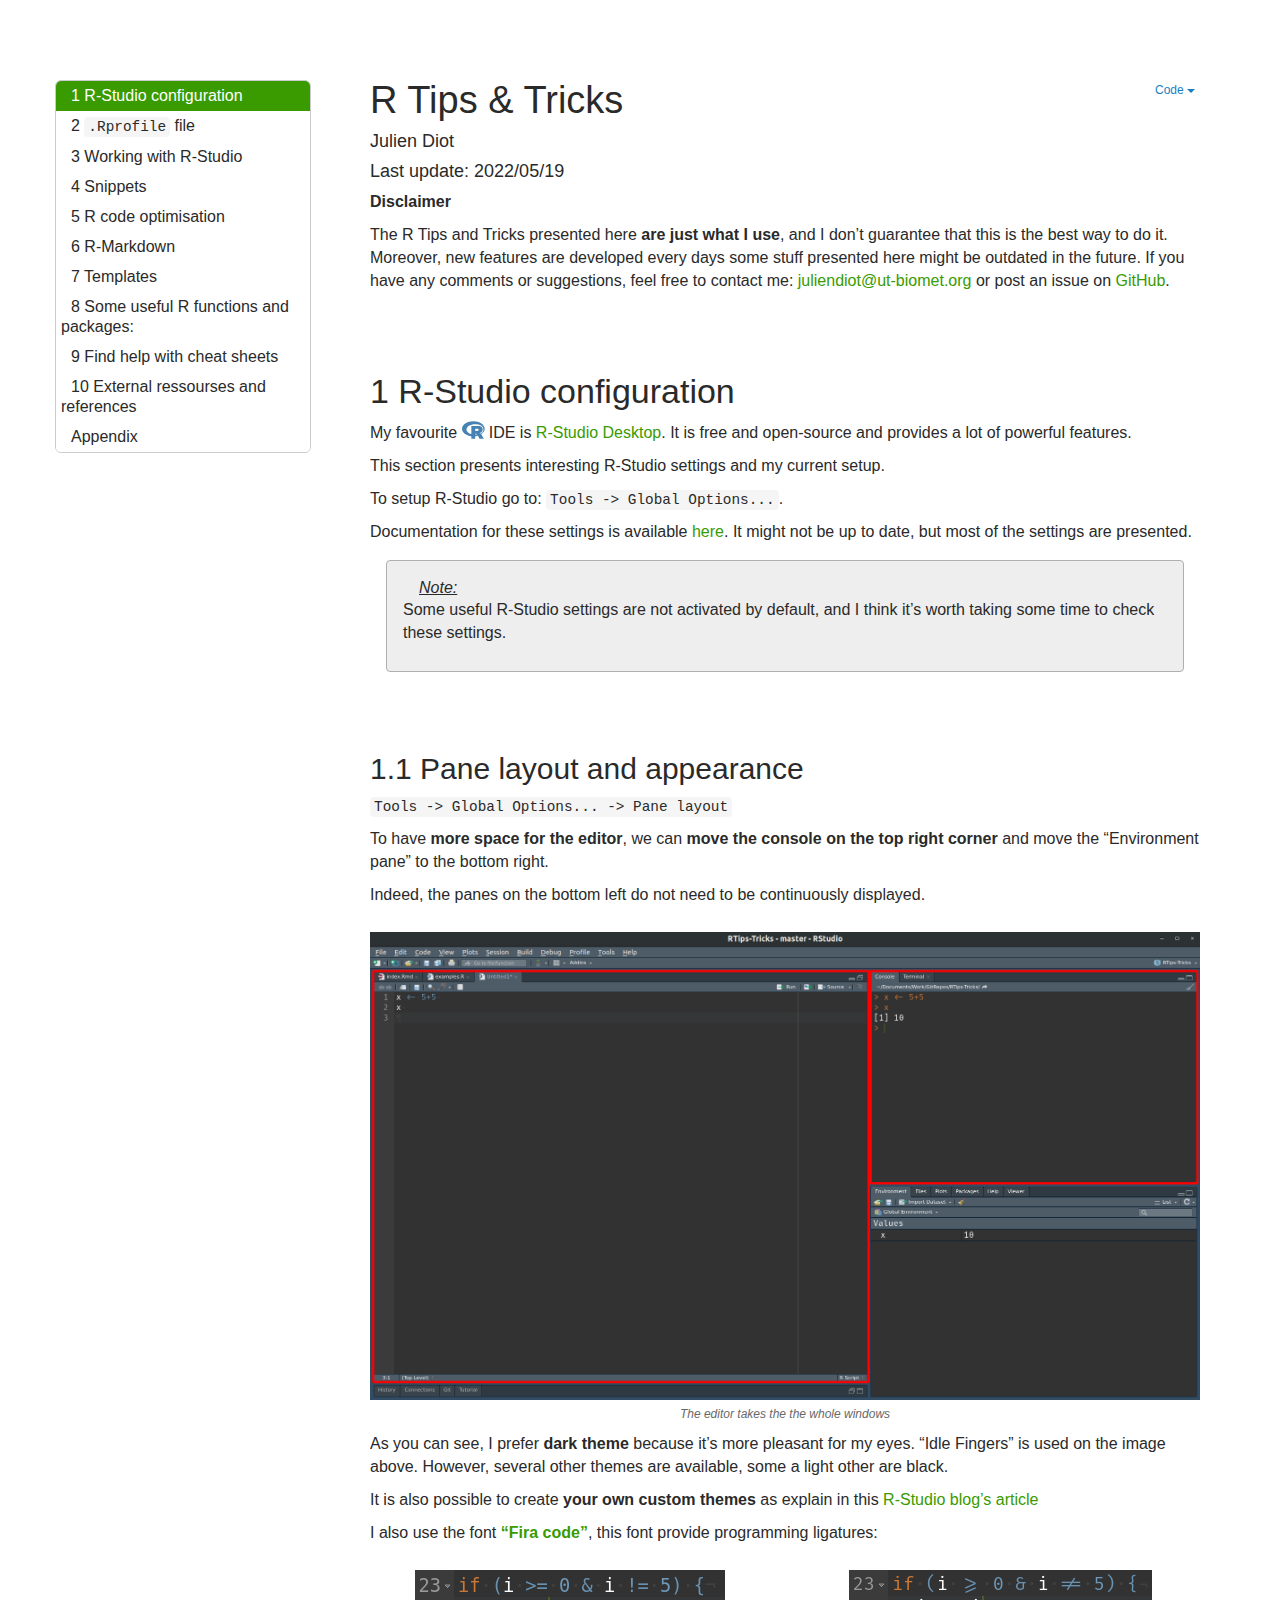
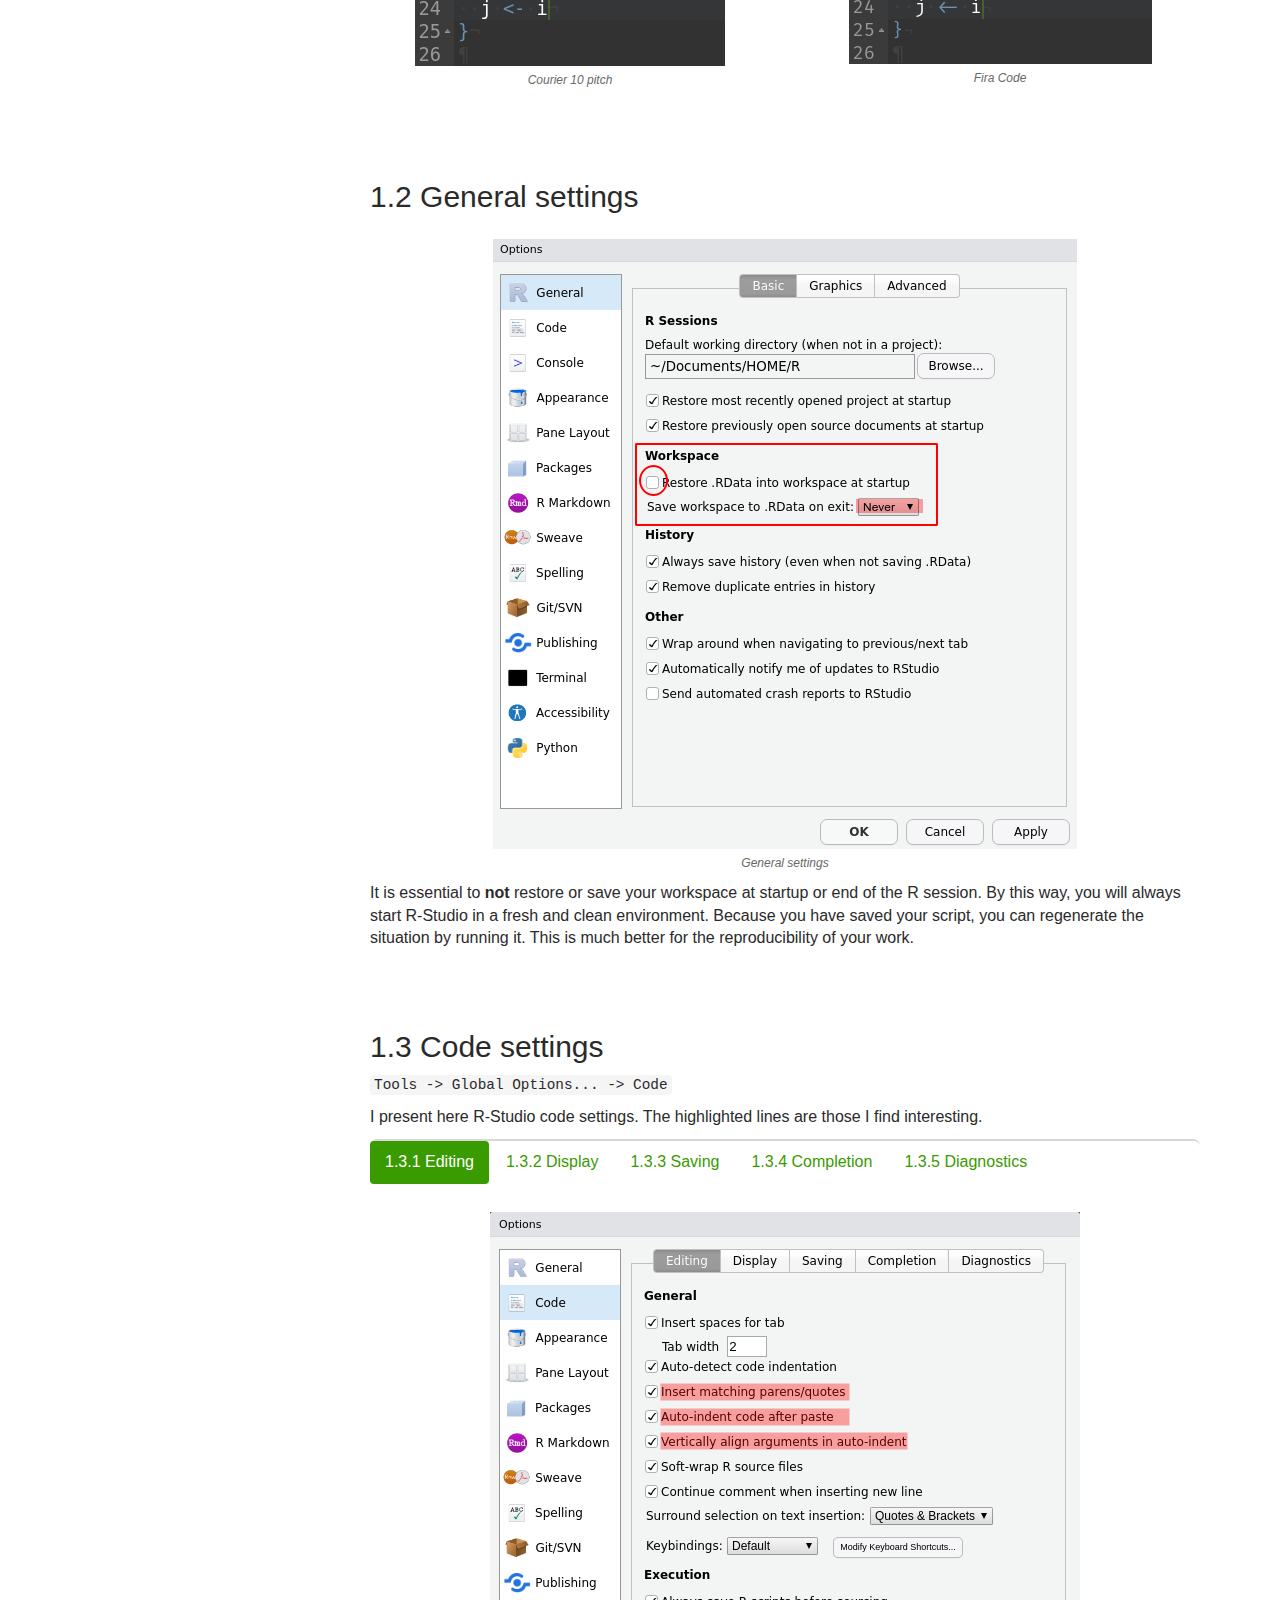
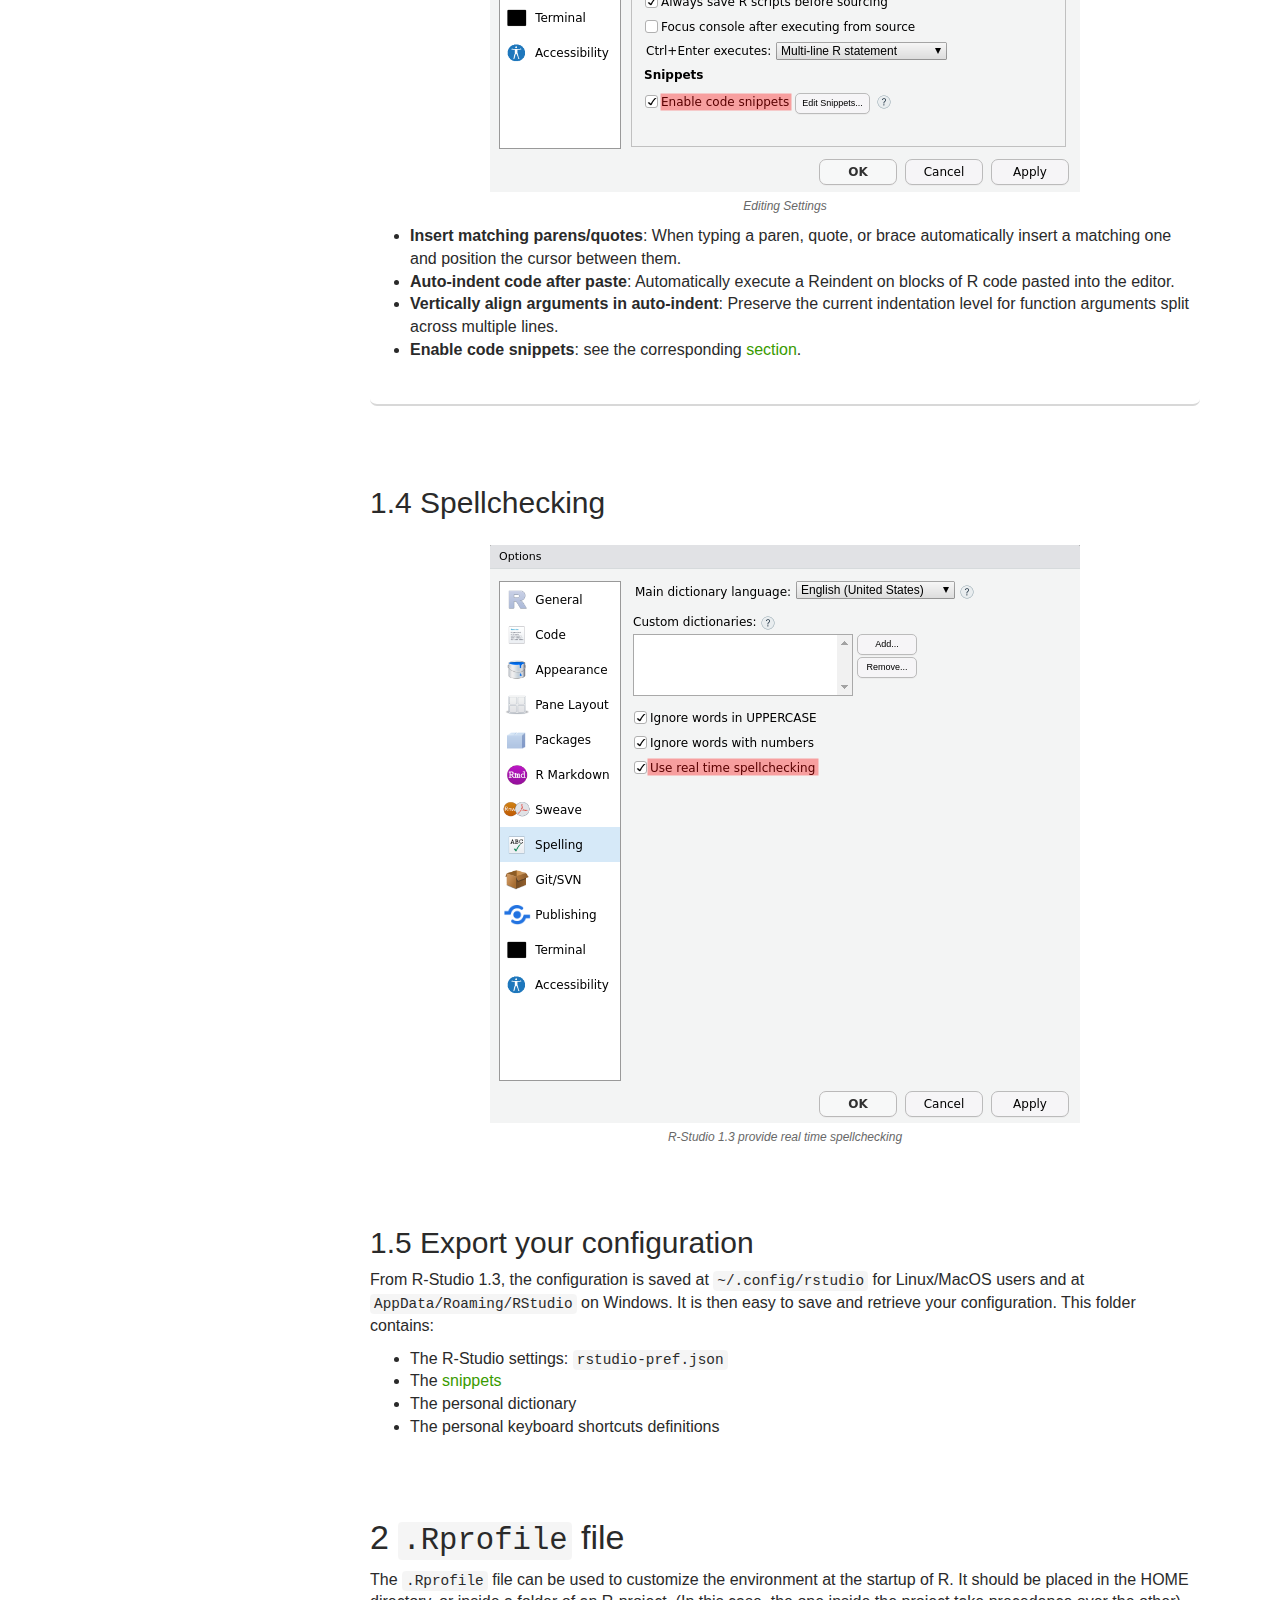
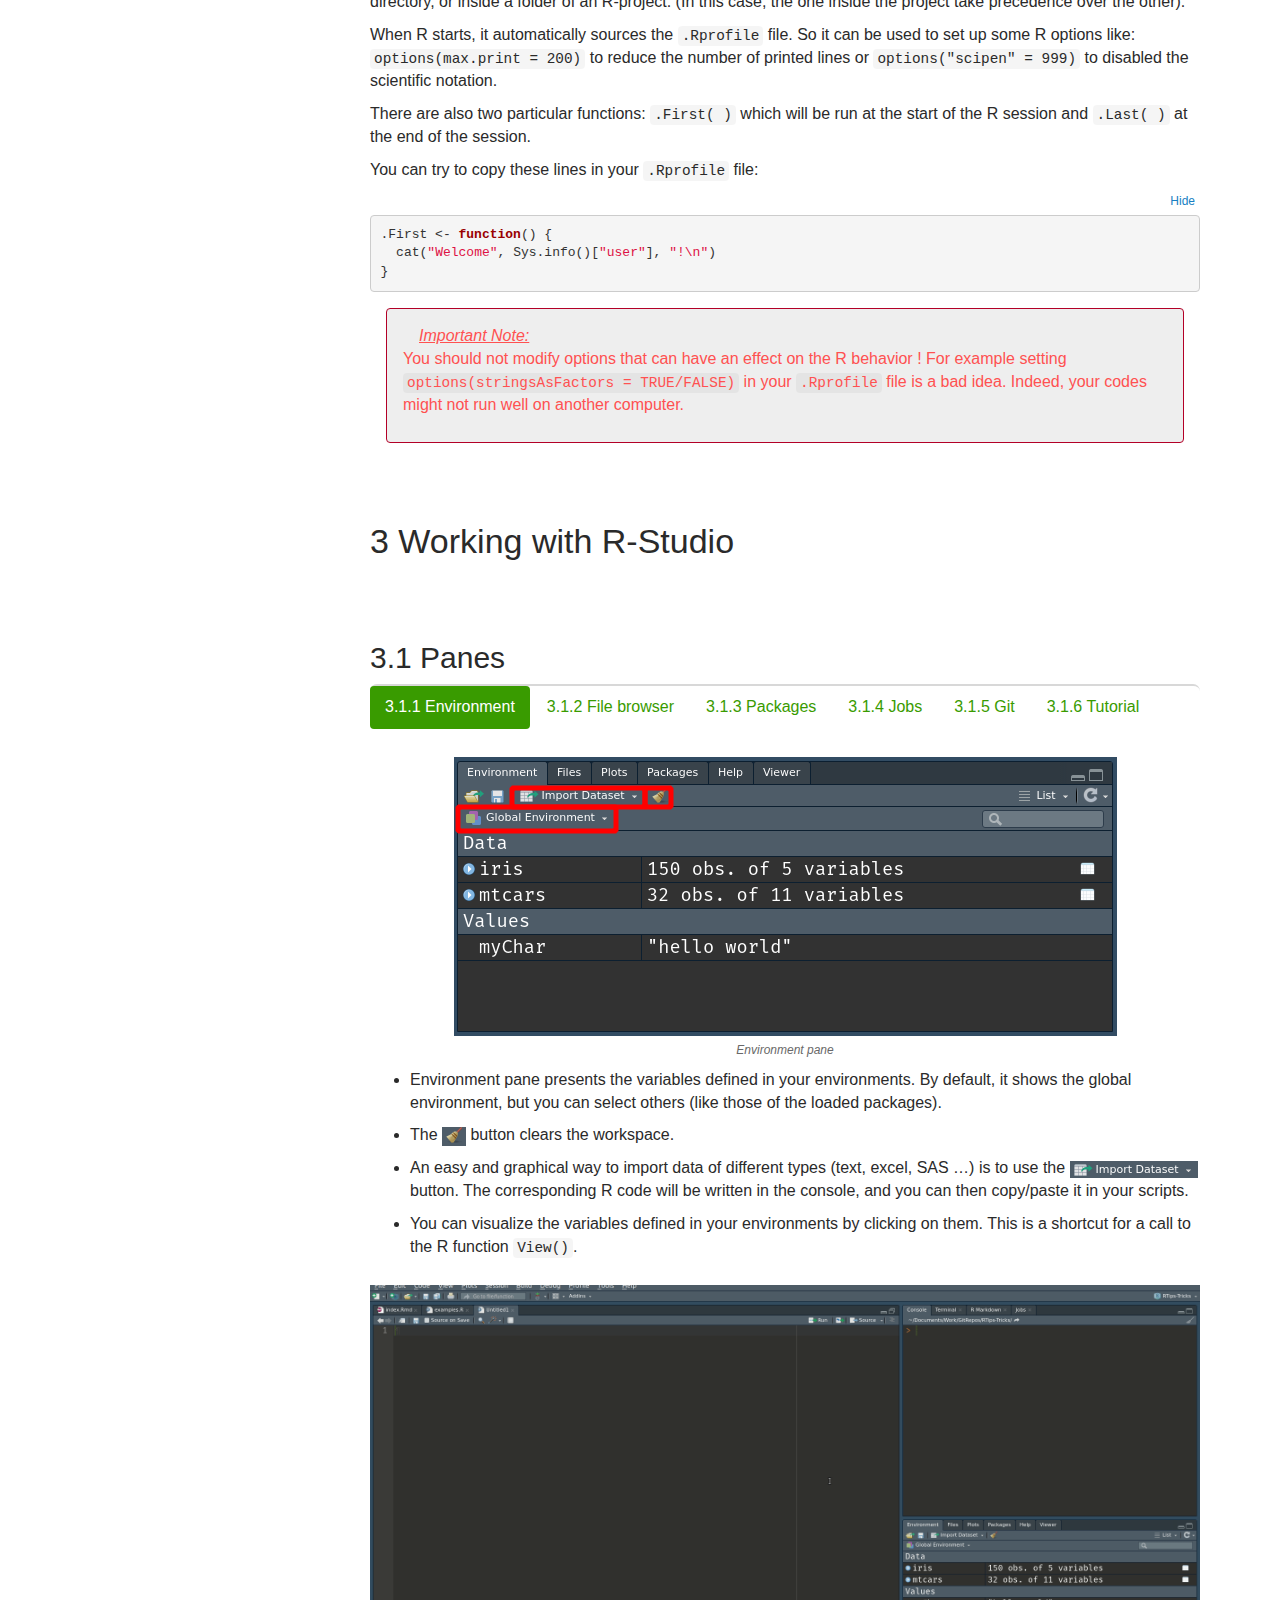
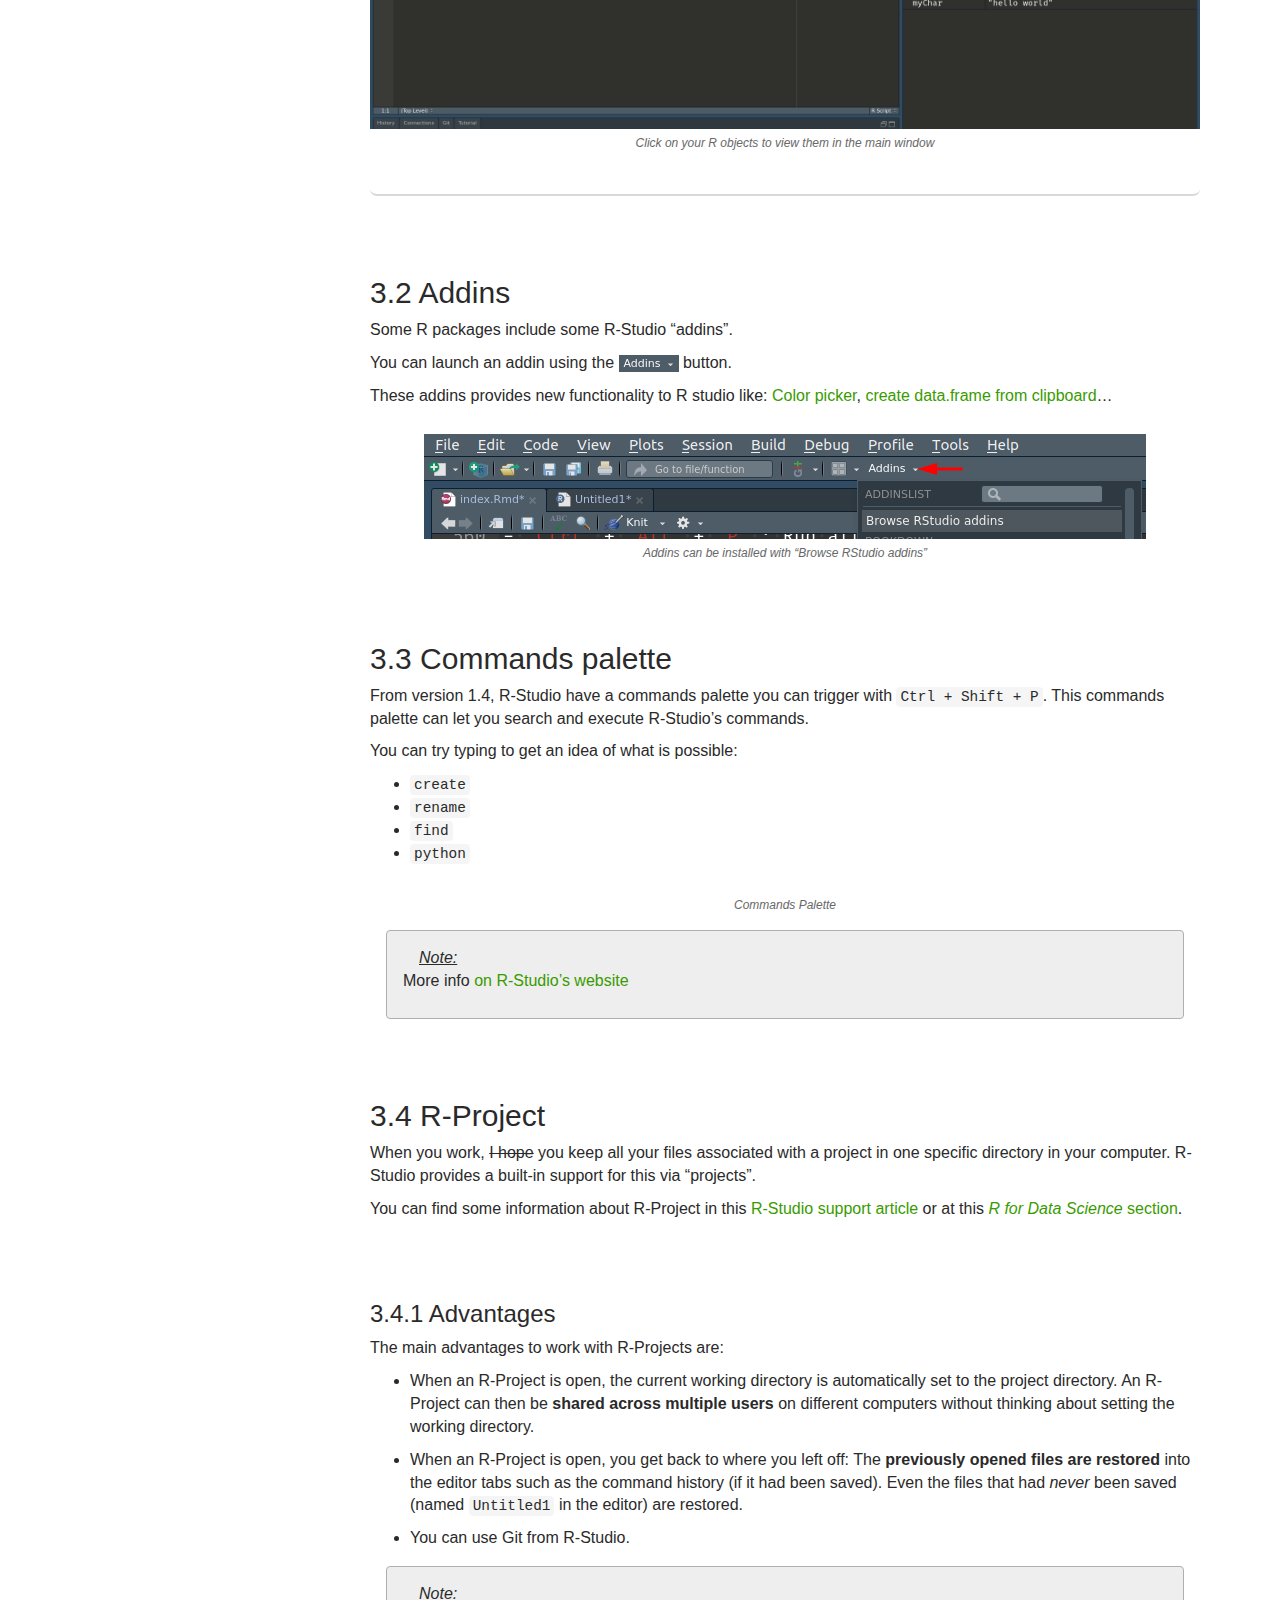
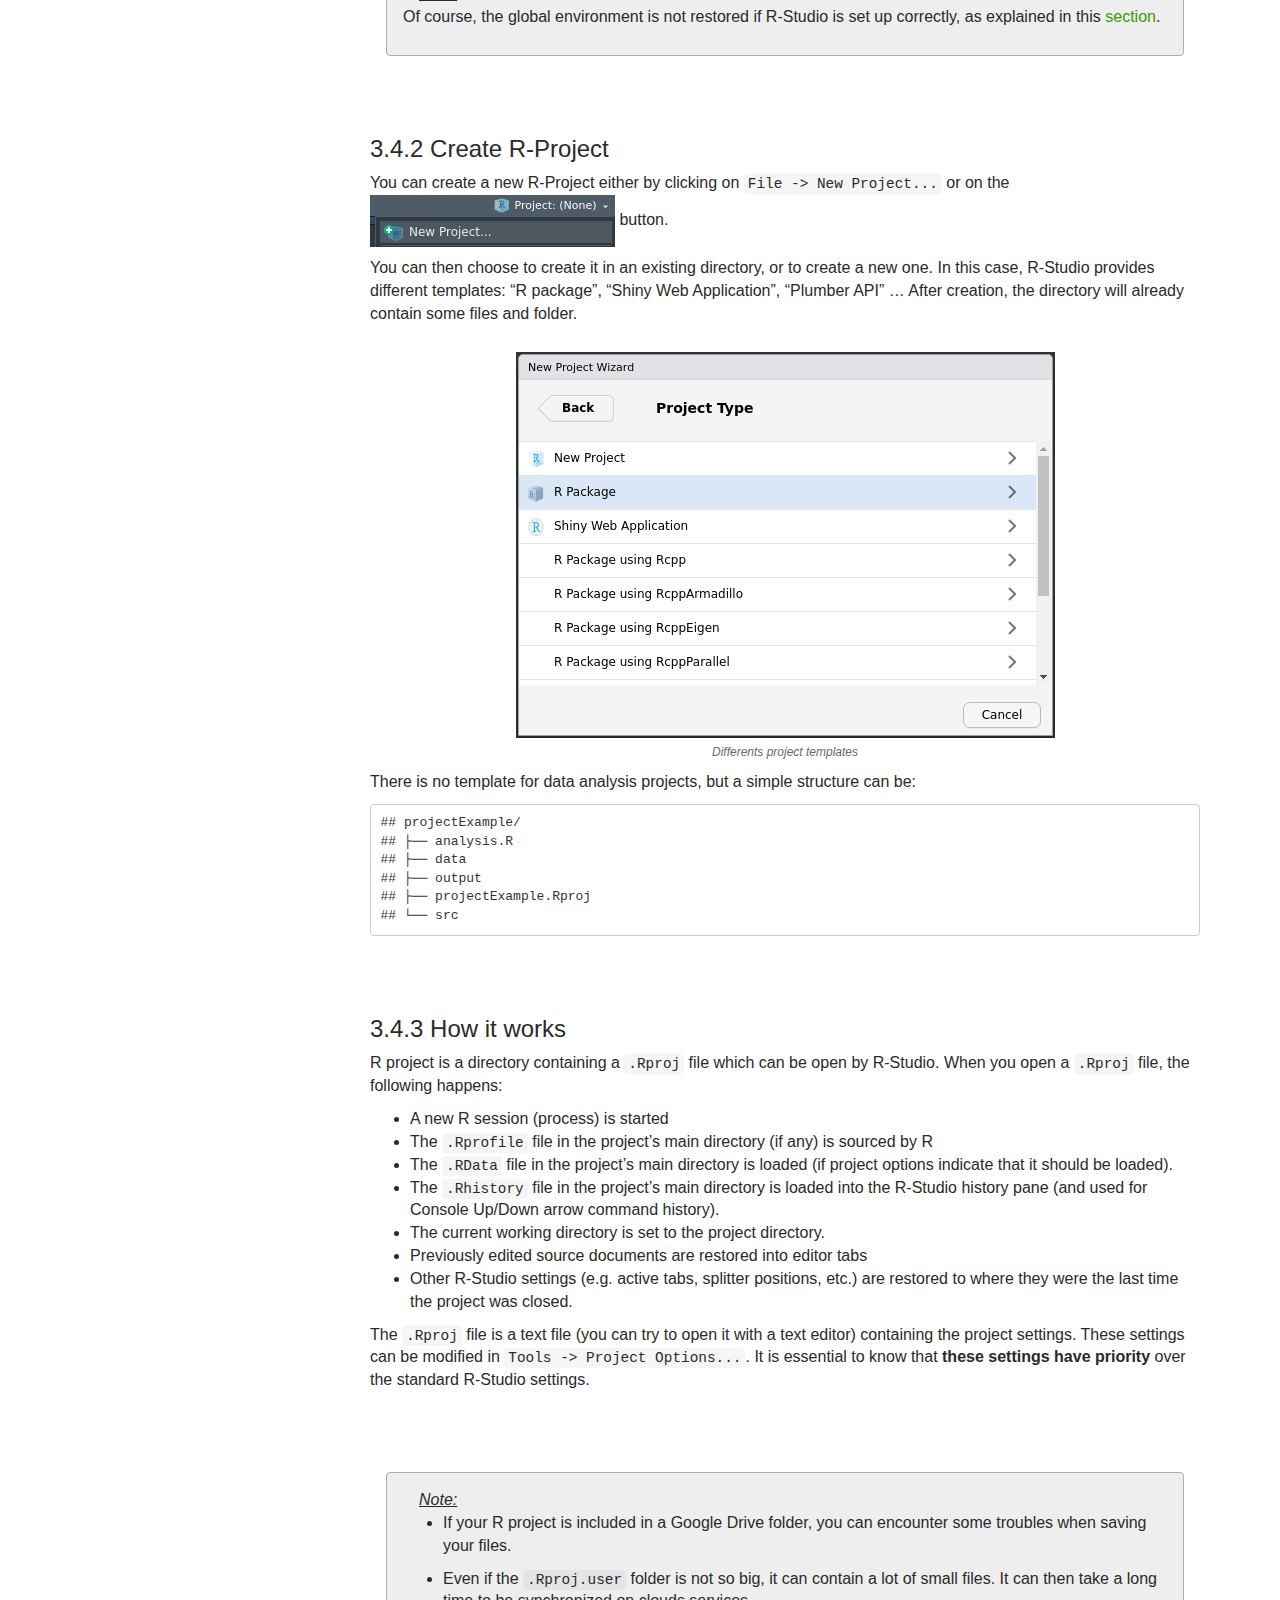
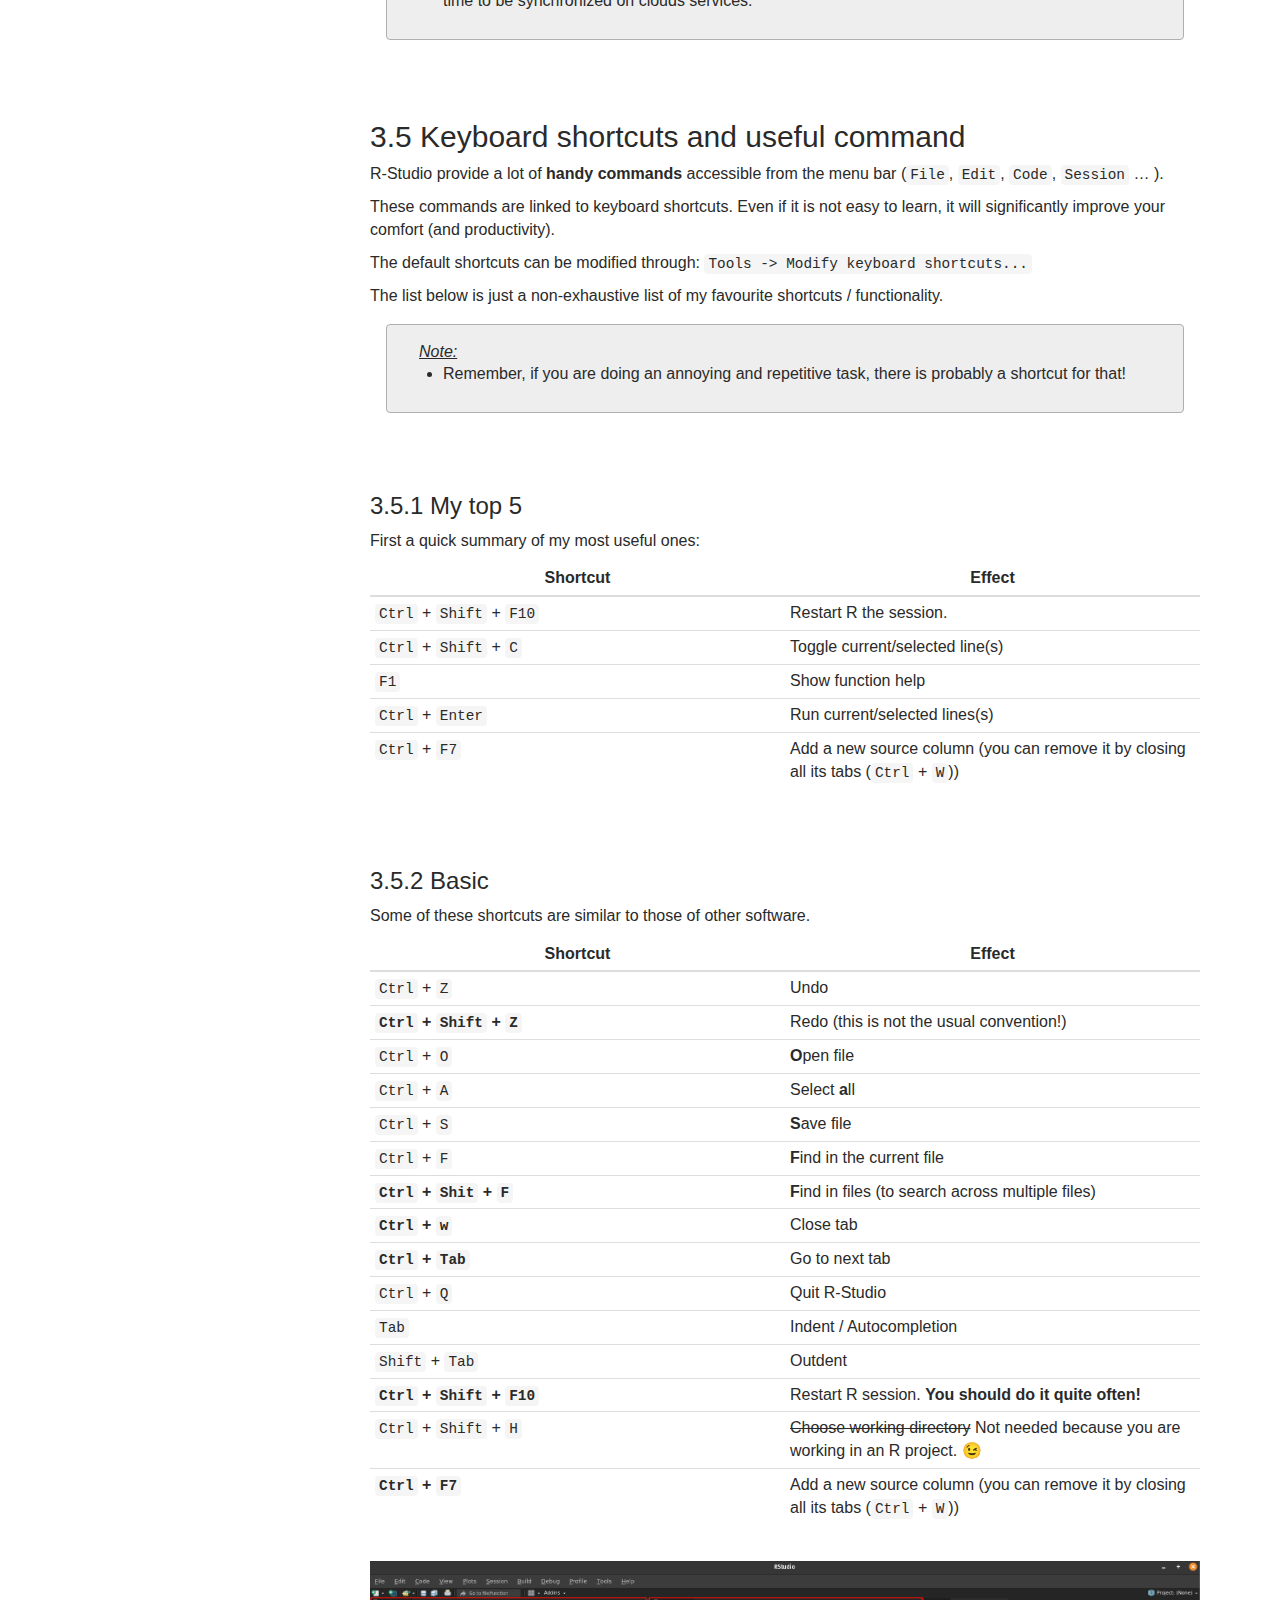
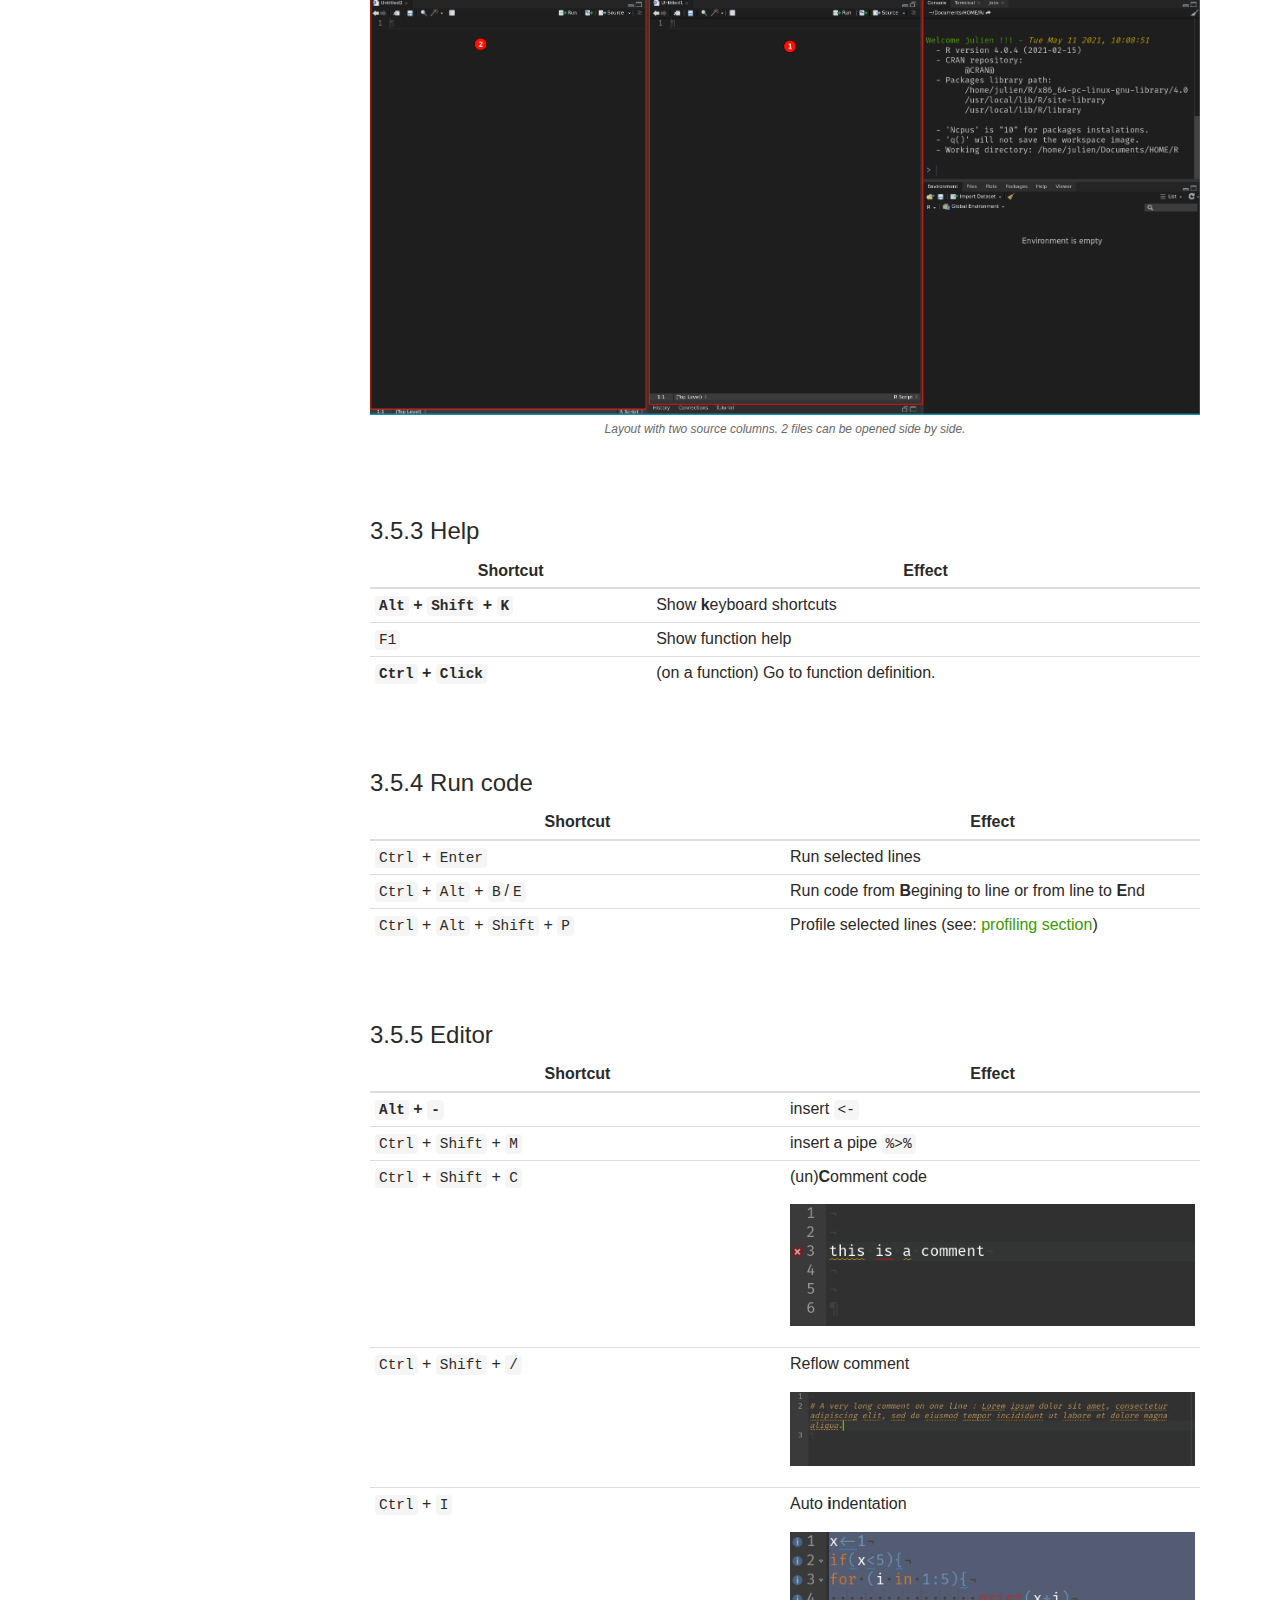
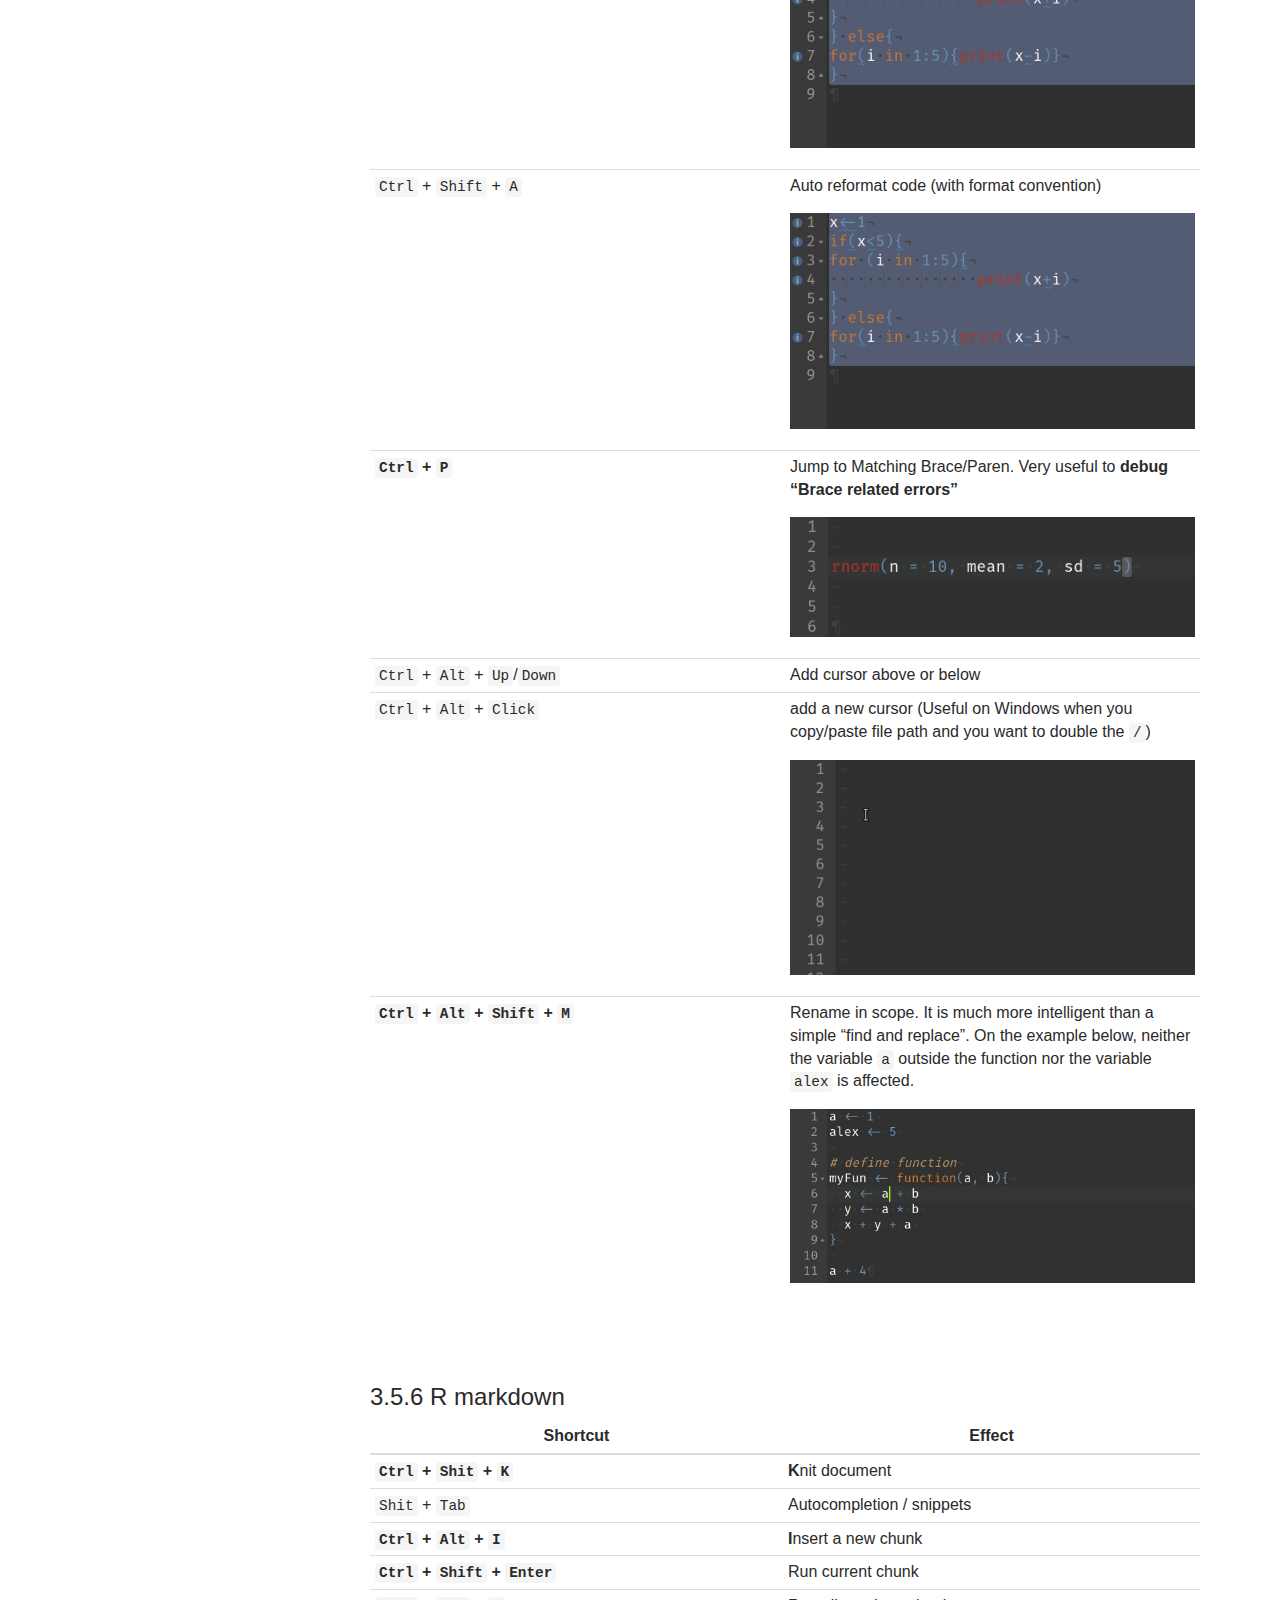
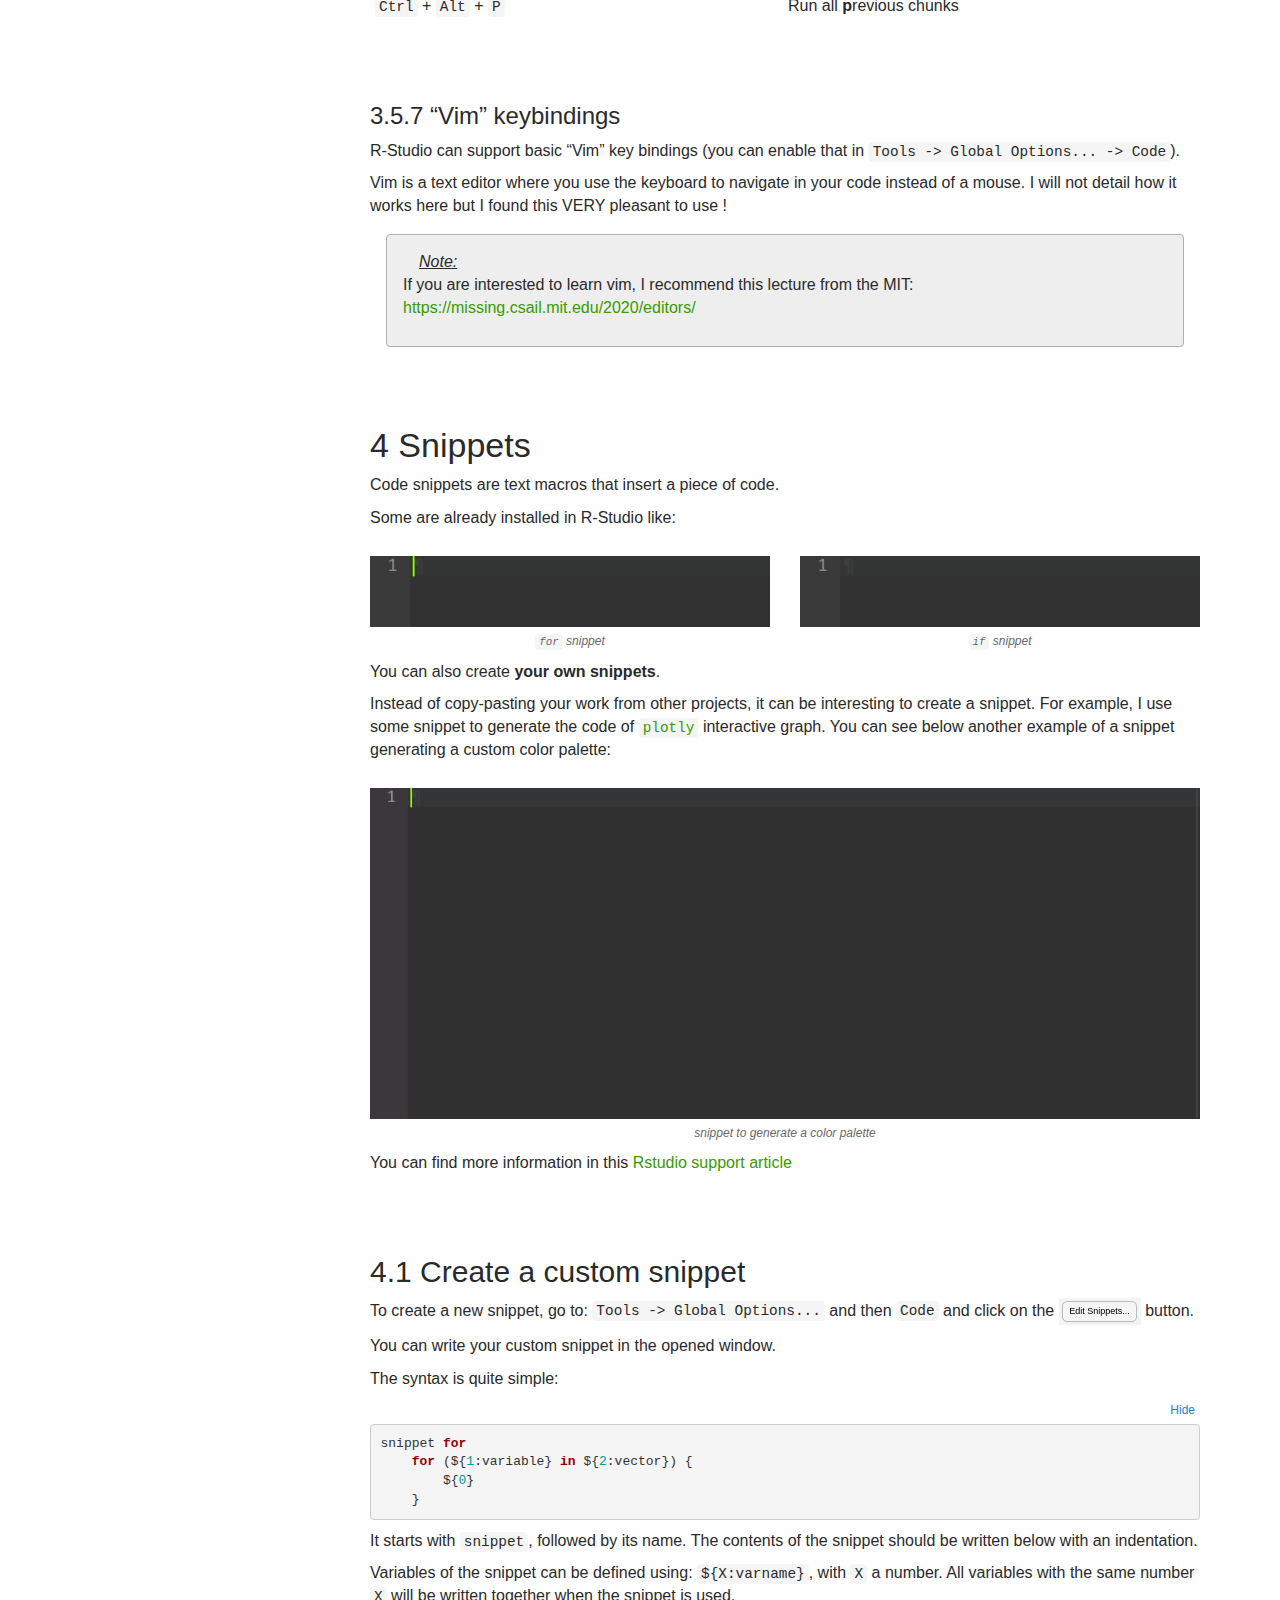
==== commit 890edd15: "compile index.html" ====
--- a/index.html
+++ b/index.html
@@ -14,8 +14,8 @@
 
 <title>R Tips &amp; Tricks</title>
 
-<script src="index_files/header-attrs-2.7/header-attrs.js"></script>
-<script src="index_files/jquery-3.5.1/jquery.min.js"></script>
+<script src="index_files/header-attrs-2.11/header-attrs.js"></script>
+<script src="index_files/jquery-3.6.0/jquery-3.6.0.min.js"></script>
 <meta name="viewport" content="width=device-width, initial-scale=1" />
 <link href="index_files/bootstrap-3.3.5/css/bootstrap.min.css" rel="stylesheet" />
 <script src="index_files/bootstrap-3.3.5/js/bootstrap.min.js"></script>
@@ -39,8 +39,8 @@
 <script src="index_files/highlightjs-9.12.0/highlight.js"></script>
 <link href="index_files/pagedtable-1.1/css/pagedtable.css" rel="stylesheet" />
 <script src="index_files/pagedtable-1.1/js/pagedtable.js"></script>
-<script src="index_files/htmlwidgets-1.5.3/htmlwidgets.js"></script>
-<script src="index_files/plotly-binding-4.9.3/plotly.js"></script>
+<script src="index_files/htmlwidgets-1.5.4/htmlwidgets.js"></script>
+<script src="index_files/plotly-binding-4.9.4.1/plotly.js"></script>
 <script src="index_files/typedarray-0.1/typedarray.min.js"></script>
 <link href="index_files/crosstalk-1.1.1/css/crosstalk.css" rel="stylesheet" />
 <script src="index_files/crosstalk-1.1.1/js/crosstalk.min.js"></script>
@@ -240,12 +240,12 @@
 
 <!-- setup 3col/9col grid for toc_float and main content  -->
 <div class="row">
-<div class="col-sm-12 col-md-4 col-lg-3">
+<div class="col-xs-12 col-sm-4 col-md-3">
 <div id="TOC" class="tocify">
 </div>
 </div>
 
-<div class="toc-content col-sm-12 col-md-8 col-lg-9">
+<div class="toc-content col-xs-12 col-sm-8 col-md-9">
 
 
 
@@ -264,7 +264,7 @@
 
 <h1 class="title toc-ignore">R Tips &amp; Tricks</h1>
 <h4 class="author">Julien Diot</h4>
-<h4 class="date">Last update: 2021/05/12</h4>
+<h4 class="date">Last update: 2022/05/19</h4>
 
 </div>
 
@@ -273,28 +273,59 @@
 /* add some CSS styling here */
 </style>
 <p><strong>Disclaimer</strong></p>
-<p>The R Tips and Tricks presented here <strong>are just what I use</strong>, and I don’t guarantee that this is the best way to do it. Moreover, new features are developed every days some stuff presented here might be outdated in the future. If you have any comments or suggestions, feel free to contact me: <a href="mailto:juliendiot@ut-biomet.org" class="email">juliendiot@ut-biomet.org</a> or post an issue on <a href="https://github.com/juliendiot42/RTips-Tricks/issues">GitHub</a>.</p>
+<p>The R Tips and Tricks presented here <strong>are just what I
+use</strong>, and I don’t guarantee that this is the best way to do it.
+Moreover, new features are developed every days some stuff presented
+here might be outdated in the future. If you have any comments or
+suggestions, feel free to contact me: <a
+href="mailto:juliendiot@ut-biomet.org"
+class="email">juliendiot@ut-biomet.org</a> or post an issue on <a
+href="https://github.com/juliendiot42/RTips-Tricks/issues">GitHub</a>.</p>
 <div id="r-studio-configuration" class="section level1" number="1">
-<h1 number="1"><span class="header-section-number">1</span> R-Studio configuration</h1>
-<p>My favourite <svg aria-hidden="true" role="img" viewBox="0 0 581 512" style="height:20px;width:22.7px;vertical-align:-0.125em;margin-left:auto;margin-right:auto;font-size:inherit;fill:steelblue;overflow:visible;position:relative;"><path d="M581 226.6C581 119.1 450.9 32 290.5 32S0 119.1 0 226.6C0 322.4 103.3 402 239.4 418.1V480h99.1v-61.5c24.3-2.7 47.6-7.4 69.4-13.9L448 480h112l-67.4-113.7c54.5-35.4 88.4-84.9 88.4-139.7zm-466.8 14.5c0-73.5 98.9-133 220.8-133s211.9 40.7 211.9 133c0 50.1-26.5 85-70.3 106.4-2.4-1.6-4.7-2.9-6.4-3.7-10.2-5.2-27.8-10.5-27.8-10.5s86.6-6.4 86.6-92.7-90.6-87.9-90.6-87.9h-199V361c-74.1-21.5-125.2-67.1-125.2-119.9zm225.1 38.3v-55.6c57.8 0 87.8-6.8 87.8 27.3 0 36.5-38.2 28.3-87.8 28.3zm-.9 72.5H365c10.8 0 18.9 11.7 24 19.2-16.1 1.9-33 2.8-50.6 2.9v-22.1z"/></svg> IDE is <a href="https://rstudio.com/products/rstudio/download/#download">R-Studio Desktop</a>. It is free and open-source and provides a lot of powerful features.</p>
-<p>This section presents interesting R-Studio settings and my current setup.</p>
-<p>To setup R-Studio go to: <code>Tools -&gt; Global Options...</code>.</p>
-<p>Documentation for these settings is available <a href="https://support.rstudio.com/hc/en-us/articles/200549016-Customizing-RStudio">here</a>. It might not be up to date, but most of the settings are presented.</p>
+<h1><span class="header-section-number">1</span> R-Studio
+configuration</h1>
+<p>My favourite
+<svg aria-hidden="true" role="img" viewBox="0 0 581 512" style="height:20px;width:22.7px;vertical-align:-0.125em;margin-left:auto;margin-right:auto;font-size:inherit;fill:steelblue;overflow:visible;position:relative;"><path d="M581 226.6C581 119.1 450.9 32 290.5 32S0 119.1 0 226.6C0 322.4 103.3 402 239.4 418.1V480h99.1v-61.5c24.3-2.7 47.6-7.4 69.4-13.9L448 480h112l-67.4-113.7c54.5-35.4 88.4-84.9 88.4-139.7zm-466.8 14.5c0-73.5 98.9-133 220.8-133s211.9 40.7 211.9 133c0 50.1-26.5 85-70.3 106.4-2.4-1.6-4.7-2.9-6.4-3.7-10.2-5.2-27.8-10.5-27.8-10.5s86.6-6.4 86.6-92.7-90.6-87.9-90.6-87.9h-199V361c-74.1-21.5-125.2-67.1-125.2-119.9zm225.1 38.3v-55.6c57.8 0 87.8-6.8 87.8 27.3 0 36.5-38.2 28.3-87.8 28.3zm-.9 72.5H365c10.8 0 18.9 11.7 24 19.2-16.1 1.9-33 2.8-50.6 2.9v-22.1z"/></svg>
+IDE is <a
+href="https://rstudio.com/products/rstudio/download/#download">R-Studio
+Desktop</a>. It is free and open-source and provides a lot of powerful
+features.</p>
+<p>This section presents interesting R-Studio settings and my current
+setup.</p>
+<p>To setup R-Studio go to:
+<code>Tools -&gt; Global Options...</code>.</p>
+<p>Documentation for these settings is available <a
+href="https://support.rstudio.com/hc/en-us/articles/200549016-Customizing-RStudio">here</a>.
+It might not be up to date, but most of the settings are presented.</p>
 <div class="note">
-<p>Some useful R-Studio settings are not activated by default, and I think it’s worth taking some time to check these settings.</p>
-</div>
-<div id="pane-layout-and-appearance" class="section level2" number="1.1">
-<h2 number="1.1"><span class="header-section-number">1.1</span> Pane layout and appearance</h2>
+<p>Some useful R-Studio settings are not activated by default, and I
+think it’s worth taking some time to check these settings.</p>
+</div>
+<div id="pane-layout-and-appearance" class="section level2"
+number="1.1">
+<h2><span class="header-section-number">1.1</span> Pane layout and
+appearance</h2>
 <p><code>Tools -&gt; Global Options... -&gt; Pane layout</code></p>
-<p>To have <strong>more space for the editor</strong>, we can <strong>move the console on the top right corner</strong> and move the “Environment pane” to the bottom right.</p>
-<p>Indeed, the panes on the bottom left do not need to be continuously displayed.</p>
+<p>To have <strong>more space for the editor</strong>, we can
+<strong>move the console on the top right corner</strong> and move the
+“Environment pane” to the bottom right.</p>
+<p>Indeed, the panes on the bottom left do not need to be continuously
+displayed.</p>
 <div class="figure">
 <img src="src/img/RS-layout.png" alt="" />
 <p class="caption">The editor takes the the whole windows</p>
 </div>
-<p>As you can see, I prefer <strong>dark theme</strong> because it’s more pleasant for my eyes. “Idle Fingers” is used on the image above. However, several other themes are available, some a light other are black.</p>
-<p>It is also possible to create <strong>your own custom themes</strong> as explain in this <a href="https://blog.rstudio.com/2018/10/29/rstudio-ide-custom-theme-support/">R-Studio blog’s article</a></p>
-<p>I also use the font <a href="https://github.com/tonsky/FiraCode"><strong>“Fira code”</strong></a>, this font provide programming ligatures:</p>
+<p>As you can see, I prefer <strong>dark theme</strong> because it’s
+more pleasant for my eyes. “Idle Fingers” is used on the image above.
+However, several other themes are available, some a light other are
+black.</p>
+<p>It is also possible to create <strong>your own custom themes</strong>
+as explain in this <a
+href="https://blog.rstudio.com/2018/10/29/rstudio-ide-custom-theme-support/">R-Studio
+blog’s article</a></p>
+<p>I also use the font <a
+href="https://github.com/tonsky/FiraCode"><strong>“Fira
+code”</strong></a>, this font provide programming ligatures:</p>
 <div class="row">
 <div class="col-md-6">
 <div class="figure">
@@ -311,79 +342,109 @@
 </div>
 </div>
 <div id="generalSettings" class="section level2" number="1.2">
-<h2 number="1.2"><span class="header-section-number">1.2</span> General settings</h2>
+<h2><span class="header-section-number">1.2</span> General settings</h2>
 <div class="figure">
 <img src="src/img/RS-general.png" alt="" />
 <p class="caption">General settings</p>
 </div>
-<p>It is essential to <strong>not</strong> restore or save your workspace at startup or end of the R session. By this way, you will always start R-Studio in a fresh and clean environment. Because you have saved your script, you can regenerate the situation by running it. This is much better for the reproducibility of your work.</p>
-</div>
-<div id="code-settings" class="section level2 tabset tabset-fade tabset-pills" number="1.3">
-<h2 class="tabset tabset-fade tabset-pills" number="1.3"><span class="header-section-number">1.3</span> Code settings</h2>
+<p>It is essential to <strong>not</strong> restore or save your
+workspace at startup or end of the R session. By this way, you will
+always start R-Studio in a fresh and clean environment. Because you have
+saved your script, you can regenerate the situation by running it. This
+is much better for the reproducibility of your work.</p>
+</div>
+<div id="code-settings"
+class="section level2 tabset tabset-fade tabset-pills" number="1.3">
+<h2 class="tabset tabset-fade tabset-pills"><span
+class="header-section-number">1.3</span> Code settings</h2>
 <p><code>Tools -&gt; Global Options... -&gt; Code</code></p>
-<p>I present here R-Studio code settings. The highlighted lines are those I find interesting.</p>
+<p>I present here R-Studio code settings. The highlighted lines are
+those I find interesting.</p>
 <div id="editing" class="section level3" number="1.3.1">
-<h3 number="1.3.1"><span class="header-section-number">1.3.1</span> Editing</h3>
+<h3><span class="header-section-number">1.3.1</span> Editing</h3>
 <div class="figure">
 <img src="src/img/RS-edit.png" alt="" />
 <p class="caption">Editing Settings</p>
 </div>
 <ul>
-<li><strong>Insert matching parens/quotes</strong>: When typing a paren, quote, or brace automatically insert a matching one and position the cursor between them.</li>
-<li><strong>Auto-indent code after paste</strong>: Automatically execute a Reindent on blocks of R code pasted into the editor.</li>
-<li><strong>Vertically align arguments in auto-indent</strong>: Preserve the current indentation level for function arguments split across multiple lines.</li>
-<li><strong>Enable code snippets</strong>: see the corresponding <a href="#snippets">section</a>.</li>
+<li><strong>Insert matching parens/quotes</strong>: When typing a paren,
+quote, or brace automatically insert a matching one and position the
+cursor between them.</li>
+<li><strong>Auto-indent code after paste</strong>: Automatically execute
+a Reindent on blocks of R code pasted into the editor.</li>
+<li><strong>Vertically align arguments in auto-indent</strong>: Preserve
+the current indentation level for function arguments split across
+multiple lines.</li>
+<li><strong>Enable code snippets</strong>: see the corresponding <a
+href="#snippets">section</a>.</li>
 </ul>
 </div>
 <div id="display" class="section level3" number="1.3.2">
-<h3 number="1.3.2"><span class="header-section-number">1.3.2</span> Display</h3>
+<h3><span class="header-section-number">1.3.2</span> Display</h3>
 <center>
 <p><img src="src/img/RS-display.png" /></p>
 </center>
 <ul>
-<li><strong>Highlight selected word</strong>: Add a background highlight effect to all instances of the currently selected word within the document. (Useful to find some variables in the code)</li>
-<li><strong>Show line numbers</strong>: Show or hide line numbers within the left margin. (Useful for debugging)</li>
-<li><strong>Show margin</strong>: Display a margin guide on the right-hand side of the source editor at the specified column. (The “good practices” require to have line smaller than 80 characters)</li>
-<li><strong>Show whitespace characters</strong>: Display glyphs indicating where whitespace characters (tab, newline, etc.) are located in source documents. (Useful to detect “double spaces” and tabulation)</li>
-<li><strong>Highlight R function calls</strong>: Highlight R functions. (Better distinction between functions and other R objects)</li>
-<li><strong>Rainbow Parentheses</strong>: Being able to color your parentheses (and brackets and braces) based on the level of nesting. See <a href="https://blog.rstudio.com/2020/11/04/rstudio-1-4-preview-rainbow-parentheses/">here</a></li>
+<li><strong>Highlight selected word</strong>: Add a background highlight
+effect to all instances of the currently selected word within the
+document. (Useful to find some variables in the code)</li>
+<li><strong>Show line numbers</strong>: Show or hide line numbers within
+the left margin. (Useful for debugging)</li>
+<li><strong>Show margin</strong>: Display a margin guide on the
+right-hand side of the source editor at the specified column. (The “good
+practices” require to have line smaller than 80 characters)</li>
+<li><strong>Show whitespace characters</strong>: Display glyphs
+indicating where whitespace characters (tab, newline, etc.) are located
+in source documents. (Useful to detect “double spaces” and
+tabulation)</li>
+<li><strong>Highlight R function calls</strong>: Highlight R functions.
+(Better distinction between functions and other R objects)</li>
+<li><strong>Rainbow Parentheses</strong>: Being able to color your
+parentheses (and brackets and braces) based on the level of nesting. See
+<a
+href="https://blog.rstudio.com/2020/11/04/rstudio-1-4-preview-rainbow-parentheses/">here</a></li>
 </ul>
 </div>
 <div id="saving" class="section level3" number="1.3.3">
-<h3 number="1.3.3"><span class="header-section-number">1.3.3</span> Saving</h3>
+<h3><span class="header-section-number">1.3.3</span> Saving</h3>
 <center>
 <p><img src="src/img/RS-save.png" /></p>
 </center>
 <ul>
-<li><strong>Ensure that source files end with a new line</strong>: I It’s a good practice to end the coding files with a new line.</li>
-<li><strong>Strip trailing horizontal whitespaces when saving</strong>: Remove whitespaces from blank line:</li>
+<li><strong>Ensure that source files end with a new line</strong>: I
+It’s a good practice to end the coding files with a new line.</li>
+<li><strong>Strip trailing horizontal whitespaces when saving</strong>:
+Remove whitespaces from blank line:</li>
 </ul>
 <div class="figure">
 <img src="src/img/RS-remWhiteSpace.gif" alt="" />
 <p class="caption">Effect of <code>Ctrl</code> + <code>S</code></p>
 </div>
 <ul>
-<li><strong>Auto-save</strong>: New feature of <strong>R-Studio 1.3</strong></li>
+<li><strong>Auto-save</strong>: New feature of <strong>R-Studio
+1.3</strong></li>
 </ul>
 </div>
 <div id="completion" class="section level3" number="1.3.4">
-<h3 number="1.3.4"><span class="header-section-number">1.3.4</span> Completion</h3>
+<h3><span class="header-section-number">1.3.4</span> Completion</h3>
 <center>
 <p><img src="src/img/RS-completion.png" /></p>
 </center>
-<p>Completion help to write functions name and their parameters just by taping the first letters and the <code>tab</code> key:</p>
+<p>Completion help to write functions name and their parameters just by
+taping the first letters and the <code>tab</code> key:</p>
 <div class="figure">
 <img src="src/img/RS-completion.gif" alt="" />
 <p class="caption">Press <code>tab</code> for automatic completion</p>
 </div>
 </div>
 <div id="diagnostics" class="section level3" number="1.3.5">
-<h3 number="1.3.5"><span class="header-section-number">1.3.5</span> Diagnostics</h3>
+<h3><span class="header-section-number">1.3.5</span> Diagnostics</h3>
 <center>
 <p><img src="src/img/RS-diagnostic.png" /></p>
 </center>
 <ul>
-<li><strong>Show diagnostics for R</strong>: Check to display alert messages in the margin of the editor when R code appears incorrect.</li>
+<li><strong>Show diagnostics for R</strong>: Check to display alert
+messages in the margin of the editor when R code appears incorrect.</li>
 </ul>
 <div class="figure">
 <img src="src/img/RS-diagnostic.gif" alt="" />
@@ -392,15 +453,19 @@
 </div>
 </div>
 <div id="spellchecking" class="section level2" number="1.4">
-<h2 number="1.4"><span class="header-section-number">1.4</span> Spellchecking</h2>
+<h2><span class="header-section-number">1.4</span> Spellchecking</h2>
 <div class="figure">
 <img src="src/img/RS-spellCheck.png" alt="" />
 <p class="caption">R-Studio 1.3 provide real time spellchecking</p>
 </div>
 </div>
 <div id="export-your-configuration" class="section level2" number="1.5">
-<h2 number="1.5"><span class="header-section-number">1.5</span> Export your configuration</h2>
-<p>From R-Studio 1.3, the configuration is saved at <code>~/.config/rstudio</code> for Linux/MacOS users and at <code>AppData/Roaming/RStudio</code> on Windows. It is then easy to save and retrieve your configuration. This folder contains:</p>
+<h2><span class="header-section-number">1.5</span> Export your
+configuration</h2>
+<p>From R-Studio 1.3, the configuration is saved at
+<code>~/.config/rstudio</code> for Linux/MacOS users and at
+<code>AppData/Roaming/RStudio</code> on Windows. It is then easy to save
+and retrieve your configuration. This folder contains:</p>
 <ul>
 <li>The R-Studio settings: <code>rstudio-pref.json</code></li>
 <li>The <a href="#snippets">snippets</a></li>
@@ -410,99 +475,144 @@
 </div>
 </div>
 <div id="rprofile-file" class="section level1" number="2">
-<h1 number="2"><span class="header-section-number">2</span> <code>.Rprofile</code> file</h1>
-<p>The <code>.Rprofile</code> file can be used to customize the environment at the startup of R. It should be placed in the HOME directory, or inside a folder of an R-project. (In this case, the one inside the project take precedence over the other).</p>
-<p>When R starts, it automatically sources the <code>.Rprofile</code> file. So it can be used to set up some R options like: <code>options(max.print = 200)</code> to reduce the number of printed lines or <code>options("scipen" = 999)</code> to disabled the scientific notation.</p>
-<p>There are also two particular functions: <code>.First( )</code> which will be run at the start of the R session and <code>.Last( )</code> at the end of the session.</p>
-<p>You can try to copy these lines in your <code>.Rprofile</code> file:</p>
+<h1><span class="header-section-number">2</span> <code>.Rprofile</code>
+file</h1>
+<p>The <code>.Rprofile</code> file can be used to customize the
+environment at the startup of R. It should be placed in the HOME
+directory, or inside a folder of an R-project. (In this case, the one
+inside the project take precedence over the other).</p>
+<p>When R starts, it automatically sources the <code>.Rprofile</code>
+file. So it can be used to set up some R options like:
+<code>options(max.print = 200)</code> to reduce the number of printed
+lines or <code>options("scipen" = 999)</code> to disabled the scientific
+notation.</p>
+<p>There are also two particular functions: <code>.First( )</code> which
+will be run at the start of the R session and <code>.Last( )</code> at
+the end of the session.</p>
+<p>You can try to copy these lines in your <code>.Rprofile</code>
+file:</p>
 <pre class="r"><code>.First &lt;- function() {
   cat(&quot;Welcome&quot;, Sys.info()[&quot;user&quot;], &quot;!\n&quot;)
 }</code></pre>
 <div class="NOTE">
-<p>You should not modify options that can have an effect on the R behavior ! For example setting <code>options(stringsAsFactors = TRUE/FALSE)</code> in your <code>.Rprofile</code> file is a bad idea. Indeed, your codes might not run well on another computer.</p>
+<p>You should not modify options that can have an effect on the R
+behavior ! For example setting
+<code>options(stringsAsFactors = TRUE/FALSE)</code> in your
+<code>.Rprofile</code> file is a bad idea. Indeed, your codes might not
+run well on another computer.</p>
 </div>
 </div>
 <div id="working-with-r-studio" class="section level1" number="3">
-<h1 number="3"><span class="header-section-number">3</span> Working with R-Studio</h1>
-<div id="panes" class="section level2 tabset tabset-fade tabset-pills" number="3.1">
-<h2 class="tabset tabset-fade tabset-pills" number="3.1"><span class="header-section-number">3.1</span> Panes</h2>
+<h1><span class="header-section-number">3</span> Working with
+R-Studio</h1>
+<div id="panes" class="section level2 tabset tabset-fade tabset-pills"
+number="3.1">
+<h2 class="tabset tabset-fade tabset-pills"><span
+class="header-section-number">3.1</span> Panes</h2>
 <div id="environment" class="section level3" number="3.1.1">
-<h3 number="3.1.1"><span class="header-section-number">3.1.1</span> Environment</h3>
+<h3><span class="header-section-number">3.1.1</span> Environment</h3>
 <div class="figure">
 <img src="src/img/RSTools-Env.png" alt="" />
 <p class="caption">Environment pane</p>
 </div>
 <ul>
-<li><p>Environment pane presents the variables defined in your environments. By default, it shows the global environment, but you can select others (like those of the loaded packages).</p></li>
-<li><p>The <img src="src/img/RSTools-EnvButton.png" alt="broom" /> button clears the workspace.</p></li>
-<li><p>An easy and graphical way to import data of different types (text, excel, SAS …) is to use the <img src="src/img/RSTools-EnvButton2.png" alt="import Dataset" /> button. The corresponding R code will be written in the console, and you can then copy/paste it in your scripts.</p></li>
-<li><p>You can visualize the variables defined in your environments by clicking on them. This is a shortcut for a call to the R function <code>View()</code>.</p></li>
+<li><p>Environment pane presents the variables defined in your
+environments. By default, it shows the global environment, but you can
+select others (like those of the loaded packages).</p></li>
+<li><p>The <img src="src/img/RSTools-EnvButton.png" alt="broom" />
+button clears the workspace.</p></li>
+<li><p>An easy and graphical way to import data of different types
+(text, excel, SAS …) is to use the <img
+src="src/img/RSTools-EnvButton2.png" alt="import Dataset" /> button. The
+corresponding R code will be written in the console, and you can then
+copy/paste it in your scripts.</p></li>
+<li><p>You can visualize the variables defined in your environments by
+clicking on them. This is a shortcut for a call to the R function
+<code>View()</code>.</p></li>
 </ul>
 <div class="figure">
 <img src="src/img/RSTools-Env.gif" alt="" />
-<p class="caption">Click on your R objects to view them in the main window</p>
+<p class="caption">Click on your R objects to view them in the main
+window</p>
 </div>
 </div>
 <div id="file-browser" class="section level3" number="3.1.2">
-<h3 number="3.1.2"><span class="header-section-number">3.1.2</span> File browser</h3>
+<h3><span class="header-section-number">3.1.2</span> File browser</h3>
 <div class="figure">
 <img src="src/img/RSTools-file.png" alt="" />
 <p class="caption">R-Studio file pane</p>
 </div>
-<p>By default, it is open at your current working directory. You can navigate through your file and set up a new working directory with the button <img src="src/img/RSTools-fileMore.png" />.</p>
-<p>It’s quite convenient to manage the files directly from R-Studio. If you are working in a <a href="#Rproj">project</a>, you can quickly access to your root folder with the <img src="src/img/RSTools-fileR.png" /> button.</p>
+<p>By default, it is open at your current working directory. You can
+navigate through your file and set up a new working directory with the
+button <img src="src/img/RSTools-fileMore.png" />.</p>
+<p>It’s quite convenient to manage the files directly from R-Studio. If
+you are working in a <a href="#Rproj">project</a>, you can quickly
+access to your root folder with the <img
+src="src/img/RSTools-fileR.png" /> button.</p>
 </div>
 <div id="packages" class="section level3" number="3.1.3">
-<h3 number="3.1.3"><span class="header-section-number">3.1.3</span> Packages</h3>
+<h3><span class="header-section-number">3.1.3</span> Packages</h3>
 <div class="figure">
 <img src="src/img/RSTools-pkg.png" alt="" />
 <p class="caption">R-Studio package pane</p>
 </div>
-<p>In the package pane, you can <strong>install new packages</strong>. It’s particularly convenient when you don’t know the exact package name.</p>
+<p>In the package pane, you can <strong>install new packages</strong>.
+It’s particularly convenient when you don’t know the exact package
+name.</p>
 <p><img src="src/img/RSTools-pkgInst.png" /></p>
-<p>With the update button you can also check if some of your packages are not up to date. With the <img src="src/img/RSTools-pkgUpButton.png" /> button, you can access <strong>the “news file”</strong> of these packages to see what is new. (See also section <a href="#cranalert">CRANalert</a> for a notifier tool about updated packages).</p>
+<p>With the update button you can also check if some of your packages
+are not up to date. With the <img
+src="src/img/RSTools-pkgUpButton.png" /> button, you can access
+<strong>the “news file”</strong> of these packages to see what is new.
+(See also section <a href="#cranalert">CRANalert</a> for a notifier tool
+about updated packages).</p>
 <p><img src="src/img/RSTools-pkgUp.png" /></p>
 </div>
 <div id="jobs" class="section level3" number="3.1.4">
-<h3 number="3.1.4"><span class="header-section-number">3.1.4</span> Jobs</h3>
+<h3><span class="header-section-number">3.1.4</span> Jobs</h3>
 <div class="figure">
 <img src="src/img/RSTools-jobs2.png" alt="" />
 <p class="caption">Jobs pane with 2 finished jobs</p>
 </div>
-<p>Click on the <img src="src/img/RSTools-jobsButton.png" alt="start local job" /> button or source a file as a local job to run an R script in a background R session.</p>
+<p>Click on the <img src="src/img/RSTools-jobsButton.png"
+alt="start local job" /> button or source a file as a local job to run
+an R script in a background R session.</p>
 <p><img src="src/img/RSTools-jobs4.png" /></p>
-<p>By this way, you can continue to work on R-Studio with an available console while a script is running.</p>
+<p>By this way, you can continue to work on R-Studio with an available
+console while a script is running.</p>
 <div class="figure">
 <img src="src/img/RSTools-jobs.png" alt="" />
 <p class="caption">Jobs pane with a running job showing some outputs</p>
 </div>
 <div class="note">
-<p>You can find more information on this <a href="https://blog.rstudio.com/2019/03/14/rstudio-1-2-jobs/">R-Studio blog post</a>.</p>
+<p>You can find more information on this <a
+href="https://blog.rstudio.com/2019/03/14/rstudio-1-2-jobs/">R-Studio
+blog post</a>.</p>
 </div>
 <!-- ### Build -->
 <!-- ![Build pane](src/img/RSTools-Build.png) -->
 <!-- When you develop a R package, you can manage your test / checks / build in the pane.-->
 </div>
 <div id="git" class="section level3" number="3.1.5">
-<h3 number="3.1.5"><span class="header-section-number">3.1.5</span> Git</h3>
-<div class="figure">
-<img src="src/img/RSTools-Git.png" alt="" />
-<p class="caption">Build pane</p>
-</div>
-<p>If you work with Git in your R-Project, you can run the main git commands in this pane:</p>
+<h3><span class="header-section-number">3.1.5</span> Git</h3>
+<p>R-Studio have an integrated GIT client. <img
+src="src/img/RSTools-Git.png" alt="Build pane" /></p>
+<p>If you work with Git in your R-Project, you can run the main git
+commands in this pane:</p>
 <ul>
 <li>Stage / commit</li>
 <li>Pull / Push</li>
-<li>View diff and history</li>
 <li>Create / checkout branches</li>
 </ul>
+<p>You can also open a dedicated window to see your history and the
+“file differences”: <code>Ctrl</code> + <code>Alt</code> +
+<code>D</code>.</p>
 </div>
 <div id="tutorial" class="section level3" number="3.1.6">
-<h3 number="3.1.6"><span class="header-section-number">3.1.6</span> Tutorial</h3>
-<div class="note">
-<p>This is a new feature included in R-Studio 1.3</p>
-</div>
-<p>Some R packages provide tutorials thanks to the <a href="https://rstudio.github.io/learnr/"><code>learnr</code></a> package. You can try them in this pane.</p>
+<h3><span class="header-section-number">3.1.6</span> Tutorial</h3>
+<p>Some R packages provide tutorials thanks to the <a
+href="https://rstudio.github.io/learnr/"><code>learnr</code></a>
+package. You can try them in this pane.</p>
 <div class="figure">
 <img src="src/img/RSTools-tuto.png" alt="" />
 <p class="caption">Data basics tutorial running in the pane</p>
@@ -510,40 +620,89 @@
 </div>
 </div>
 <div id="addins" class="section level2" number="3.2">
-<h2 number="3.2"><span class="header-section-number">3.2</span> Addins</h2>
+<h2><span class="header-section-number">3.2</span> Addins</h2>
 <p>Some R packages include some R-Studio “addins”.</p>
-<p>You can launch an addin using the <img src="src/img/RS-AddinsButton.png" alt="addin" /> button.</p>
-<p>These addins provides new functionality to R studio like: <a href="https://github.com/daattali/colourpicker">Color picker</a>, <a href="https://github.com/MilesMcBain/datapasta">create data.frame from clipboard</a>…</p>
+<p>You can launch an addin using the <img
+src="src/img/RS-AddinsButton.png" alt="addin" /> button.</p>
+<p>These addins provides new functionality to R studio like: <a
+href="https://github.com/daattali/colourpicker">Color picker</a>, <a
+href="https://github.com/MilesMcBain/datapasta">create data.frame from
+clipboard</a>…</p>
 <div class="figure">
 <img src="src/img/RS-Addins.png" alt="" />
-<p class="caption">Addins can be installed with “Browse RStudio addins”</p>
-</div>
-</div>
-<div id="Rproj" class="section level2" number="3.3">
-<h2 number="3.3"><span class="header-section-number">3.3</span> R-Project</h2>
-<p>When you work, <del>I hope</del> you keep all your files associated with a project in one specific directory in your computer. R-Studio provides a built-in support for this via “projects”.</p>
-<p>You can find some information about R-Project in this <a href="https://support.rstudio.com/hc/en-us/articles/200526207-Using-Projects">R-Studio support article</a> or at this <a href="https://r4ds.had.co.nz/workflow-projects.html#rstudio-projects"><em>R for Data Science</em> section</a>.</p>
-<div id="advantages" class="section level3" number="3.3.1">
-<h3 number="3.3.1"><span class="header-section-number">3.3.1</span> Advantages</h3>
+<p class="caption">Addins can be installed with “Browse RStudio
+addins”</p>
+</div>
+</div>
+<div id="commands-palette" class="section level2" number="3.3">
+<h2><span class="header-section-number">3.3</span> Commands palette</h2>
+<p>From version 1.4, R-Studio have a commands palette you can trigger
+with <code>Ctrl + Shift + P</code>. This commands palette can let you
+search and execute R-Studio’s commands.</p>
+<p>You can try typing to get an idea of what is possible:</p>
+<ul>
+<li><code>create</code></li>
+<li><code>rename</code></li>
+<li><code>find</code></li>
+<li><code>python</code></li>
+</ul>
+<div class="figure">
+<img src="src/img/RS-CommandsPalette.png" alt="" />
+<p class="caption">Commands Palette</p>
+</div>
+<div class="note">
+<p>More info <a
+href="https://www.rstudio.com/blog/rstudio-v1-4-preview-command-palette/">on
+R-Studio’s website</a></p>
+</div>
+</div>
+<div id="Rproj" class="section level2" number="3.4">
+<h2><span class="header-section-number">3.4</span> R-Project</h2>
+<p>When you work, <del>I hope</del> you keep all your files associated
+with a project in one specific directory in your computer. R-Studio
+provides a built-in support for this via “projects”.</p>
+<p>You can find some information about R-Project in this <a
+href="https://support.rstudio.com/hc/en-us/articles/200526207-Using-Projects">R-Studio
+support article</a> or at this <a
+href="https://r4ds.had.co.nz/workflow-projects.html#rstudio-projects"><em>R
+for Data Science</em> section</a>.</p>
+<div id="advantages" class="section level3" number="3.4.1">
+<h3><span class="header-section-number">3.4.1</span> Advantages</h3>
 <p>The main advantages to work with R-Projects are:</p>
 <ul>
-<li><p>When an R-Project is open, the current working directory is automatically set to the project directory. An R-Project can then be <strong>shared across multiple users</strong> on different computers without thinking about setting the working directory.</p></li>
-<li><p>When an R-Project is open, you get back to where you left off: The <strong>previously opened files are restored</strong> into the editor tabs such as the command history (if it had been saved). Even the files that had <em>never</em> been saved (named <code>Untitled1</code> in the editor) are restored.</p></li>
+<li><p>When an R-Project is open, the current working directory is
+automatically set to the project directory. An R-Project can then be
+<strong>shared across multiple users</strong> on different computers
+without thinking about setting the working directory.</p></li>
+<li><p>When an R-Project is open, you get back to where you left off:
+The <strong>previously opened files are restored</strong> into the
+editor tabs such as the command history (if it had been saved). Even the
+files that had <em>never</em> been saved (named <code>Untitled1</code>
+in the editor) are restored.</p></li>
 <li><p>You can use Git from R-Studio.</p></li>
 </ul>
 <div class="note">
-<p>Of course, the global environment is not restored if R-Studio is set up correctly, as explained in this <a href="#generalSettings">section</a>.</p>
-</div>
-</div>
-<div id="createRproj" class="section level3" number="3.3.2">
-<h3 number="3.3.2"><span class="header-section-number">3.3.2</span> Create R-Project</h3>
-<p>You can create a new R-Project either by clicking on <code>File -&gt; New Project...</code> or on the <img src="src/img/RS-project.png" alt="project" /> button.</p>
-<p>You can then choose to create it in an existing directory, or to create a new one. In this case, R-Studio provides different templates: “R package”, “Shiny Web Application”, “Plumber API” … After creation, the directory will already contain some files and folder.</p>
+<p>Of course, the global environment is not restored if R-Studio is set
+up correctly, as explained in this <a
+href="#generalSettings">section</a>.</p>
+</div>
+</div>
+<div id="createRproj" class="section level3" number="3.4.2">
+<h3><span class="header-section-number">3.4.2</span> Create
+R-Project</h3>
+<p>You can create a new R-Project either by clicking on
+<code>File -&gt; New Project...</code> or on the <img
+src="src/img/RS-project.png" alt="project" /> button.</p>
+<p>You can then choose to create it in an existing directory, or to
+create a new one. In this case, R-Studio provides different templates:
+“R package”, “Shiny Web Application”, “Plumber API” … After creation,
+the directory will already contain some files and folder.</p>
 <div class="figure">
 <img src="src/img/RS-project2.png" alt="" />
 <p class="caption">Differents project templates</p>
 </div>
-<p>There is no template for data analysis projects, but a simple structure can be:</p>
+<p>There is no template for data analysis projects, but a simple
+structure can be:</p>
 <pre><code>## projectExample/
 ## ├── analysis.R
 ## ├── data
@@ -551,160 +710,377 @@
 ## ├── projectExample.Rproj
 ## └── src</code></pre>
 </div>
-<div id="how-it-works" class="section level3" number="3.3.3">
-<h3 number="3.3.3"><span class="header-section-number">3.3.3</span> How it works</h3>
-<p>R project is a directory containing a <code>.Rproj</code> file which can be open by R-Studio. When you open a <code>.Rproj</code> file, the following happens:</p>
+<div id="how-it-works" class="section level3" number="3.4.3">
+<h3><span class="header-section-number">3.4.3</span> How it works</h3>
+<p>R project is a directory containing a <code>.Rproj</code> file which
+can be open by R-Studio. When you open a <code>.Rproj</code> file, the
+following happens:</p>
 <ul>
 <li>A new R session (process) is started</li>
-<li>The <code>.Rprofile</code> file in the project’s main directory (if any) is sourced by R</li>
-<li>The <code>.RData</code> file in the project’s main directory is loaded (if project options indicate that it should be loaded).</li>
-<li>The <code>.Rhistory</code> file in the project’s main directory is loaded into the R-Studio history pane (and used for Console Up/Down arrow command history).</li>
+<li>The <code>.Rprofile</code> file in the project’s main directory (if
+any) is sourced by R</li>
+<li>The <code>.RData</code> file in the project’s main directory is
+loaded (if project options indicate that it should be loaded).</li>
+<li>The <code>.Rhistory</code> file in the project’s main directory is
+loaded into the R-Studio history pane (and used for Console Up/Down
+arrow command history).</li>
 <li>The current working directory is set to the project directory.</li>
-<li>Previously edited source documents are restored into editor tabs</li>
-<li>Other R-Studio settings (e.g. active tabs, splitter positions, etc.) are restored to where they were the last time the project was closed.</li>
-</ul>
-<p>The <code>.Rproj</code> file is a text file (you can try to open it with a text editor) containing the project settings. These settings can be modified in <code>Tools -&gt; Project Options...</code>. It is essential to know that <strong>these settings have priority</strong> over the standard R-Studio settings.</p>
+<li>Previously edited source documents are restored into editor
+tabs</li>
+<li>Other R-Studio settings (e.g. active tabs, splitter positions, etc.)
+are restored to where they were the last time the project was
+closed.</li>
+</ul>
+<p>The <code>.Rproj</code> file is a text file (you can try to open it
+with a text editor) containing the project settings. These settings can
+be modified in <code>Tools -&gt; Project Options...</code>. It is
+essential to know that <strong>these settings have priority</strong>
+over the standard R-Studio settings.</p>
 <h2>
 </h2>
 <div class="note">
 <ul>
-<li><p>If your R project is included in a Google Drive folder, you can encounter some troubles when saving your files.</p></li>
-<li><p>Even if the <code>.Rproj.user</code> folder is not so big, it can contain a lot of small files. It can then take a long time to be synchronized on clouds services.</p></li>
-</ul>
-</div>
-</div>
-</div>
-<div id="keyboard-shortcuts-and-useful-command" class="section level2" number="3.4">
-<h2 number="3.4"><span class="header-section-number">3.4</span> Keyboard shortcuts and useful command</h2>
-<p>R-Studio provide a lot of <strong>handy commands</strong> accessible from the menu bar (<code>File</code>, <code>Edit</code>, <code>Code</code>, <code>Session</code> … ).</p>
-<p>These commands are linked to keyboard shortcuts. Even if it is not easy to learn, it will significantly improve your productivity.</p>
-<p>The default shortcuts can be modified through: <code>Tools -&gt; Modify keyboard shortcuts...</code></p>
-<p>The list below is just a non-exhaustive list of my favourite shortcuts / functionality.</p>
+<li><p>If your R project is included in a Google Drive folder, you can
+encounter some troubles when saving your files.</p></li>
+<li><p>Even if the <code>.Rproj.user</code> folder is not so big, it can
+contain a lot of small files. It can then take a long time to be
+synchronized on clouds services.</p></li>
+</ul>
+</div>
+</div>
+</div>
+<div id="keyboard-shortcuts-and-useful-command" class="section level2"
+number="3.5">
+<h2><span class="header-section-number">3.5</span> Keyboard shortcuts
+and useful command</h2>
+<p>R-Studio provide a lot of <strong>handy commands</strong> accessible
+from the menu bar (<code>File</code>, <code>Edit</code>,
+<code>Code</code>, <code>Session</code> … ).</p>
+<p>These commands are linked to keyboard shortcuts. Even if it is not
+easy to learn, it will significantly improve your comfort (and
+productivity).</p>
+<p>The default shortcuts can be modified through:
+<code>Tools -&gt; Modify keyboard shortcuts...</code></p>
+<p>The list below is just a non-exhaustive list of my favourite
+shortcuts / functionality.</p>
 <div class="note">
 <ul>
-<li>Remember, if you are doing an annoying and repetitive task, there is probably a shortcut for that!</li>
-</ul>
-</div>
-<div id="basic" class="section level3" number="3.4.1">
-<h3 number="3.4.1"><span class="header-section-number">3.4.1</span> Basic</h3>
+<li>Remember, if you are doing an annoying and repetitive task, there is
+probably a shortcut for that!</li>
+</ul>
+</div>
+<div id="my-top-5" class="section level3" number="3.5.1">
+<h3><span class="header-section-number">3.5.1</span> My top 5</h3>
+<p>First a quick summary of my most useful ones:</p>
+<table>
+<colgroup>
+<col width="50%" />
+<col width="50%" />
+</colgroup>
+<thead>
+<tr class="header">
+<th>Shortcut</th>
+<th>Effect</th>
+</tr>
+</thead>
+<tbody>
+<tr class="odd">
+<td><code>Ctrl</code> + <code>Shift</code> + <code>F10</code></td>
+<td>Restart R the session.</td>
+</tr>
+<tr class="even">
+<td><code>Ctrl</code> + <code>Shift</code> + <code>C</code></td>
+<td>Toggle current/selected line(s)</td>
+</tr>
+<tr class="odd">
+<td><code>F1</code></td>
+<td>Show function help</td>
+</tr>
+<tr class="even">
+<td><code>Ctrl</code> + <code>Enter</code></td>
+<td>Run current/selected lines(s)</td>
+</tr>
+<tr class="odd">
+<td><code>Ctrl</code> + <code>F7</code></td>
+<td>Add a new source column (you can remove it by closing all its tabs
+(<code>Ctrl</code> + <code>W</code>))</td>
+</tr>
+</tbody>
+</table>
+</div>
+<div id="basic" class="section level3" number="3.5.2">
+<h3><span class="header-section-number">3.5.2</span> Basic</h3>
 <p>Some of these shortcuts are similar to those of other software.</p>
-<ul>
-<li><p><code>Ctrl</code> + <code>Z</code> : Undo</p></li>
-<li><p><strong><code>Ctrl</code> + <code>Shift</code> + <code>Z</code></strong> : Redo (this is not the usual convention!)</p></li>
-<li><p><code>Ctrl</code> + <code>O</code> : <strong>O</strong>pen file</p></li>
-<li><p><code>Ctrl</code> + <code>A</code> : Select <strong>a</strong>ll</p></li>
-<li><p><code>Ctrl</code> + <code>S</code> : <strong>S</strong>ave file</p></li>
-<li><p><code>Ctrl</code> + <code>F</code> : <strong>F</strong>ind in the current file</p></li>
-<li><p><strong><code>Ctrl</code> + <code>Shit</code> + <code>F</code></strong>: <strong>F</strong>ind in files (to search across multiple files)</p></li>
-<li><p><strong><code>Ctrl</code> + <code>w</code></strong> : Close tab</p></li>
-<li><p><strong><code>Ctrl</code> + <code>Tab</code></strong> : Go to next tab</p></li>
-<li><p><code>Ctrl</code> + <code>Q</code> : Quit R-Studio</p></li>
-<li><p><code>Tab</code> : Indent / Autocompletion</p></li>
-<li><p><code>Shift</code> + <code>Tab</code> : Outdent</p></li>
-<li><p><strong><code>Ctrl</code> + <code>Shift</code> + <code>F10</code></strong> : Restart R session. <strong>You should do it quite often!</strong></p></li>
-<li><p><code>Ctrl</code> + <code>Shift</code> + <code>H</code> : <del>Choose working directory</del> Not needed because you are working in an R project. 😉</p></li>
-<li><p><strong><code>Ctrl</code> + <code>F7</code></strong> : Add a new source column (you can remove it by closing all its tabs (<code>Ctrl</code> + <code>W</code>))</p></li>
-</ul>
+<table>
+<colgroup>
+<col width="50%" />
+<col width="50%" />
+</colgroup>
+<thead>
+<tr class="header">
+<th>Shortcut</th>
+<th>Effect</th>
+</tr>
+</thead>
+<tbody>
+<tr class="odd">
+<td><code>Ctrl</code> + <code>Z</code></td>
+<td>Undo</td>
+</tr>
+<tr class="even">
+<td><strong><code>Ctrl</code> + <code>Shift</code> +
+<code>Z</code></strong></td>
+<td>Redo (this is not the usual convention!)</td>
+</tr>
+<tr class="odd">
+<td><code>Ctrl</code> + <code>O</code></td>
+<td><strong>O</strong>pen file</td>
+</tr>
+<tr class="even">
+<td><code>Ctrl</code> + <code>A</code></td>
+<td>Select <strong>a</strong>ll</td>
+</tr>
+<tr class="odd">
+<td><code>Ctrl</code> + <code>S</code></td>
+<td><strong>S</strong>ave file</td>
+</tr>
+<tr class="even">
+<td><code>Ctrl</code> + <code>F</code></td>
+<td><strong>F</strong>ind in the current file</td>
+</tr>
+<tr class="odd">
+<td><strong><code>Ctrl</code> + <code>Shit</code> +
+<code>F</code></strong></td>
+<td><strong>F</strong>ind in files (to search across multiple
+files)</td>
+</tr>
+<tr class="even">
+<td><strong><code>Ctrl</code> + <code>w</code></strong></td>
+<td>Close tab</td>
+</tr>
+<tr class="odd">
+<td><strong><code>Ctrl</code> + <code>Tab</code></strong></td>
+<td>Go to next tab</td>
+</tr>
+<tr class="even">
+<td><code>Ctrl</code> + <code>Q</code></td>
+<td>Quit R-Studio</td>
+</tr>
+<tr class="odd">
+<td><code>Tab</code></td>
+<td>Indent / Autocompletion</td>
+</tr>
+<tr class="even">
+<td><code>Shift</code> + <code>Tab</code></td>
+<td>Outdent</td>
+</tr>
+<tr class="odd">
+<td><strong><code>Ctrl</code> + <code>Shift</code> +
+<code>F10</code></strong></td>
+<td>Restart R session. <strong>You should do it quite
+often!</strong></td>
+</tr>
+<tr class="even">
+<td><code>Ctrl</code> + <code>Shift</code> + <code>H</code></td>
+<td><del>Choose working directory</del> Not needed because you are
+working in an R project. 😉</td>
+</tr>
+<tr class="odd">
+<td><strong><code>Ctrl</code> + <code>F7</code></strong></td>
+<td>Add a new source column (you can remove it by closing all its tabs
+(<code>Ctrl</code> + <code>W</code>))</td>
+</tr>
+</tbody>
+</table>
 <div class="figure">
 <img src="src/img/KS-NewSourceColumn.png" alt="" />
-<p class="caption">Layout with two source columns. 2 files can be opened side by side.</p>
-</div>
-</div>
-<div id="help" class="section level3" number="3.4.2">
-<h3 number="3.4.2"><span class="header-section-number">3.4.2</span> Help</h3>
-<ul>
-<li><p><strong><code>Alt</code> + <code>Shift</code> + <code>K</code></strong> : Show <strong>k</strong>eyboard shortcuts</p></li>
-<li><p><code>F1</code> : Show function help</p></li>
-<li><p><strong><code>Ctrl</code> + <code>Click</code></strong> : (on a function) Go to function definition.</p></li>
-</ul>
-</div>
-<div id="run-code" class="section level3" number="3.4.3">
-<h3 number="3.4.3"><span class="header-section-number">3.4.3</span> Run code</h3>
-<ul>
-<li><p><code>Ctrl</code> + <code>Enter</code> : Run selected lines</p></li>
-<li><p><code>Ctrl</code> + <code>Alt</code> + <code>B</code>/<code>E</code> : Run code from <strong>B</strong>egining to line or from line to <strong>E</strong>nd</p></li>
-<li><p><code>Ctrl</code> + <code>Alt</code> + <code>Shift</code> + <code>P</code> : Profile selected lines (see: <a href="#profiling">profiling section</a>)</p></li>
-</ul>
-</div>
-<div id="editor" class="section level3" number="3.4.4">
-<h3 number="3.4.4"><span class="header-section-number">3.4.4</span> Editor</h3>
-<ul>
-<li><p><strong><code>Alt</code> + <code>-</code></strong> : insert <code>&lt;-</code></p></li>
-<li><p><code>Ctrl</code> + <code>Shift</code> + <code>M</code> : insert a pipe <code>%&gt;%</code></p></li>
-<li><p><code>Ctrl</code> + <code>Shift</code> + <code>C</code> : (un)<strong>C</strong>omment code</p></li>
-</ul>
-<div class="figure">
-<img src="src/img/KS-comment.gif" alt="" />
-<p class="caption"><code>Ctrl</code> + <code>Shift</code> + <code>C</code></p>
-</div>
-<hr />
-<ul>
-<li><code>Ctrl</code> + <code>Shift</code> + <code>/</code> : Reflow comment</li>
-</ul>
-<div class="figure">
-<img src="src/img/KS-comment2.gif" alt="" />
-<p class="caption"><code>Ctrl</code> + <code>Shift</code> + <code>/</code></p>
-</div>
-<hr />
-<ul>
-<li><code>Ctrl</code> + <code>I</code> : Auto <strong>i</strong>ndentation</li>
-<li><code>Ctrl</code> + <code>Shift</code> + <code>A</code> : Auto reformat code (with format convention)</li>
-</ul>
-<div class="row">
-<div class="col-md-6">
-<div class="figure">
-<img src="src/img/KS-autoIndent.gif" alt="" />
-<p class="caption"><code>Ctrl</code> + <code>I</code></p>
-</div>
-</div>
-<div class="col-md-6">
-<div class="figure">
-<img src="src/img/KS-autoFormat.gif" alt="" />
-<p class="caption"><code>Ctrl</code> + <code>Shift</code> + <code>A</code></p>
-</div>
-</div>
-</div>
-<hr />
-<ul>
-<li><strong><code>Ctrl</code> + <code>P</code></strong>: Jump to Matching Brace/Paren. Very useful to <strong>debug “Brace related errors”</strong></li>
-</ul>
-<div class="figure">
-<img src="src/img/KS-CtrlP.gif" alt="" />
-<p class="caption"><code>Ctrl</code> + <code>P</code></p>
-</div>
-<hr />
-<ul>
-<li><code>Ctrl</code> + <code>Alt</code> + <code>Up</code>/<code>Down</code> : Add cursor above or below</li>
-<li><code>Ctrl</code> + <code>Alt</code> + <code>Click</code> : add a new cursor (Useful on Windows when you copy/paste file path and you want to double the <code>/</code>)</li>
-</ul>
-<div class="figure">
-<img src="src/img/KS-CtrlAltClick.gif" alt="" />
-<p class="caption"><code>Ctrl</code> + <code>Alt</code> + <code>Click</code></p>
-</div>
-<hr />
-<ul>
-<li><strong><code>Ctrl</code> + <code>Alt</code> + <code>Shift</code> + <code>M</code></strong>: Rename in scope. It is much more intelligent than a simple “find and replace”. On the example below, neither the variable <code>a</code> outside the function nor the variable <code>alex</code> is affected.</li>
-</ul>
-<div class="figure">
-<img src="src/img/KS-rename.gif" alt="" />
-<p class="caption"><code>Ctrl</code> + <code>Alt</code> + <code>Shift</code> + <code>M</code></p>
-</div>
-<hr />
-</div>
-<div id="r-markdown" class="section level3" number="3.4.5">
-<h3 number="3.4.5"><span class="header-section-number">3.4.5</span> R markdown</h3>
-<ul>
-<li><strong><code>Ctrl</code> + <code>Shit</code> + <code>K</code></strong>: <strong>K</strong>nit document</li>
-<li><code>Shit</code> + <code>Tab</code> : Autocompletion / snippets</li>
-<li><strong><code>Ctrl</code> + <code>Alt</code> + <code>I</code></strong> : <strong>I</strong>nsert a new chunk</li>
-<li><strong><code>Ctrl</code> + <code>Shift</code> + <code>Enter</code></strong>: Run current chunk</li>
-<li><code>Ctrl</code> + <code>Alt</code> + <code>P</code> : Run all <strong>p</strong>revious chunks</li>
-</ul>
+<p class="caption">Layout with two source columns. 2 files can be opened
+side by side.</p>
+</div>
+</div>
+<div id="help" class="section level3" number="3.5.3">
+<h3><span class="header-section-number">3.5.3</span> Help</h3>
+<table>
+<thead>
+<tr class="header">
+<th>Shortcut</th>
+<th>Effect</th>
+</tr>
+</thead>
+<tbody>
+<tr class="odd">
+<td><strong><code>Alt</code> + <code>Shift</code> +
+<code>K</code></strong></td>
+<td>Show <strong>k</strong>eyboard shortcuts</td>
+</tr>
+<tr class="even">
+<td><code>F1</code></td>
+<td>Show function help</td>
+</tr>
+<tr class="odd">
+<td><strong><code>Ctrl</code> + <code>Click</code></strong></td>
+<td>(on a function) Go to function definition.</td>
+</tr>
+</tbody>
+</table>
+</div>
+<div id="run-code" class="section level3" number="3.5.4">
+<h3><span class="header-section-number">3.5.4</span> Run code</h3>
+<table>
+<colgroup>
+<col width="50%" />
+<col width="50%" />
+</colgroup>
+<thead>
+<tr class="header">
+<th>Shortcut</th>
+<th>Effect</th>
+</tr>
+</thead>
+<tbody>
+<tr class="odd">
+<td><code>Ctrl</code> + <code>Enter</code></td>
+<td>Run selected lines</td>
+</tr>
+<tr class="even">
+<td><code>Ctrl</code> + <code>Alt</code> +
+<code>B</code>/<code>E</code></td>
+<td>Run code from <strong>B</strong>egining to line or from line to
+<strong>E</strong>nd</td>
+</tr>
+<tr class="odd">
+<td><code>Ctrl</code> + <code>Alt</code> + <code>Shift</code> +
+<code>P</code></td>
+<td>Profile selected lines (see: <a href="#profiling">profiling
+section</a>)</td>
+</tr>
+</tbody>
+</table>
+</div>
+<div id="editor" class="section level3" number="3.5.5">
+<h3><span class="header-section-number">3.5.5</span> Editor</h3>
+<table>
+<colgroup>
+<col width="50%" />
+<col width="50%" />
+</colgroup>
+<thead>
+<tr class="header">
+<th>Shortcut</th>
+<th>Effect</th>
+</tr>
+</thead>
+<tbody>
+<tr class="odd">
+<td><strong><code>Alt</code> + <code>-</code></strong></td>
+<td>insert <code>&lt;-</code></td>
+</tr>
+<tr class="even">
+<td><code>Ctrl</code> + <code>Shift</code> + <code>M</code></td>
+<td>insert a pipe <code>%&gt;%</code></td>
+</tr>
+<tr class="odd">
+<td><code>Ctrl</code> + <code>Shift</code> + <code>C</code></td>
+<td>(un)<strong>C</strong>omment code <img src="src/img/KS-comment.gif"
+alt="Ctrl + Shift + C" /></td>
+</tr>
+<tr class="even">
+<td><code>Ctrl</code> + <code>Shift</code> + <code>/</code></td>
+<td>Reflow comment <img src="src/img/KS-comment2.gif"
+alt="Ctrl + Shift + /" /></td>
+</tr>
+<tr class="odd">
+<td><code>Ctrl</code> + <code>I</code></td>
+<td>Auto <strong>i</strong>ndentation <img
+src="src/img/KS-autoIndent.gif" alt="Ctrl + I" /></td>
+</tr>
+<tr class="even">
+<td><code>Ctrl</code> + <code>Shift</code> + <code>A</code></td>
+<td>Auto reformat code (with format convention) <img
+src="src/img/KS-autoFormat.gif" alt="Ctrl + Shift + A" /></td>
+</tr>
+<tr class="odd">
+<td><strong><code>Ctrl</code> + <code>P</code></strong></td>
+<td>Jump to Matching Brace/Paren. Very useful to <strong>debug “Brace
+related errors”</strong> <img src="src/img/KS-CtrlP.gif"
+alt="Ctrl + P" /></td>
+</tr>
+<tr class="even">
+<td><code>Ctrl</code> + <code>Alt</code> +
+<code>Up</code>/<code>Down</code></td>
+<td>Add cursor above or below</td>
+</tr>
+<tr class="odd">
+<td><code>Ctrl</code> + <code>Alt</code> + <code>Click</code></td>
+<td>add a new cursor (Useful on Windows when you copy/paste file path
+and you want to double the <code>/</code>) <img
+src="src/img/KS-CtrlAltClick.gif" alt="Ctrl + Alt + Click" /></td>
+</tr>
+<tr class="even">
+<td><strong><code>Ctrl</code> + <code>Alt</code> + <code>Shift</code> +
+<code>M</code></strong></td>
+<td>Rename in scope. It is much more intelligent than a simple “find and
+replace”. On the example below, neither the variable <code>a</code>
+outside the function nor the variable <code>alex</code> is affected.
+<img src="src/img/KS-rename.gif" alt="Ctrl + Alt + Shift + M" /></td>
+</tr>
+</tbody>
+</table>
+</div>
+<div id="r-markdown" class="section level3" number="3.5.6">
+<h3><span class="header-section-number">3.5.6</span> R markdown</h3>
+<table>
+<thead>
+<tr class="header">
+<th>Shortcut</th>
+<th>Effect</th>
+</tr>
+</thead>
+<tbody>
+<tr class="odd">
+<td><strong><code>Ctrl</code> + <code>Shit</code> +
+<code>K</code></strong></td>
+<td><strong>K</strong>nit document</td>
+</tr>
+<tr class="even">
+<td><code>Shit</code> + <code>Tab</code></td>
+<td>Autocompletion / snippets</td>
+</tr>
+<tr class="odd">
+<td><strong><code>Ctrl</code> + <code>Alt</code> +
+<code>I</code></strong></td>
+<td><strong>I</strong>nsert a new chunk</td>
+</tr>
+<tr class="even">
+<td><strong><code>Ctrl</code> + <code>Shift</code> +
+<code>Enter</code></strong></td>
+<td>Run current chunk</td>
+</tr>
+<tr class="odd">
+<td><code>Ctrl</code> + <code>Alt</code> + <code>P</code></td>
+<td>Run all <strong>p</strong>revious chunks</td>
+</tr>
+</tbody>
+</table>
+</div>
+<div id="vim-keybindings" class="section level3" number="3.5.7">
+<h3><span class="header-section-number">3.5.7</span> “Vim”
+keybindings</h3>
+<p>R-Studio can support basic “Vim” key bindings (you can enable that in
+<code>Tools -&gt; Global Options... -&gt; Code</code>).</p>
+<p>Vim is a text editor where you use the keyboard to navigate in your
+code instead of a mouse. I will not detail how it works here but I found
+this VERY pleasant to use !</p>
+<div class="note">
+<p>If you are interested to learn vim, I recommend this lecture from the
+MIT: <a href="https://missing.csail.mit.edu/2020/editors/"
+class="uri">https://missing.csail.mit.edu/2020/editors/</a></p>
+</div>
 </div>
 </div>
 </div>
 <div id="snippets" class="section level1" number="4">
-<h1 number="4"><span class="header-section-number">4</span> Snippets</h1>
+<h1><span class="header-section-number">4</span> Snippets</h1>
 <p>Code snippets are text macros that insert a piece of code.</p>
 <p>Some are already installed in R-Studio like:</p>
 <div class="row">
@@ -722,24 +1098,41 @@
 </div>
 </div>
 <p>You can also create <strong>your own snippets</strong>.</p>
-<p>Instead of copy-pasting your work from other projects, it can be interesting to create a snippet. For example, I use some snippet to generate the code of <a href="https://plotly.com/r/"><code>plotly</code></a> interactive graph. You can see below another example of a snippet generating a custom color palette:</p>
+<p>Instead of copy-pasting your work from other projects, it can be
+interesting to create a snippet. For example, I use some snippet to
+generate the code of <a
+href="https://plotly.com/r/"><code>plotly</code></a> interactive graph.
+You can see below another example of a snippet generating a custom color
+palette:</p>
 <div class="figure">
 <img src="src/img/Snip-myColor.gif" alt="" />
 <p class="caption">snippet to generate a color palette</p>
 </div>
-<p>You can find more information in this <a href="https://support.rstudio.com/hc/en-us/articles/204463668-Code-Snippets?version=1.3.957&amp;mode=desktop">Rstudio support article</a></p>
+<p>You can find more information in this <a
+href="https://support.rstudio.com/hc/en-us/articles/204463668-Code-Snippets?version=1.3.957&amp;mode=desktop">Rstudio
+support article</a></p>
 <div id="create-a-custom-snippet" class="section level2" number="4.1">
-<h2 number="4.1"><span class="header-section-number">4.1</span> Create a custom snippet</h2>
-<p>To create a new snippet, go to: <code>Tools -&gt; Global Options...</code> and then <code>Code</code> and click on the <img src="src/img/Snip-editButton.png" alt="edit snippet" /> button.</p>
+<h2><span class="header-section-number">4.1</span> Create a custom
+snippet</h2>
+<p>To create a new snippet, go to:
+<code>Tools -&gt; Global Options...</code> and then <code>Code</code>
+and click on the <img src="src/img/Snip-editButton.png"
+alt="edit snippet" /> button.</p>
 <p>You can write your custom snippet in the opened window.</p>
 <p>The syntax is quite simple:</p>
 <pre class="r fold-show"><code>snippet for
     for (${1:variable} in ${2:vector}) {
         ${0}
     }</code></pre>
-<p>It starts with <code>snippet</code>, followed by its name. The contents of the snippet should be written below with an indentation.</p>
-<p>Variables of the snippet can be defined using: <code>${X:varname}</code>, with <code>X</code> a number. All variables with the same number <code>X</code> will be written together when the snippet is used.</p>
-<p>You can also run R code in your snippet by including it inside: <code>`r `</code> . For example, this snippet returns the current date:</p>
+<p>It starts with <code>snippet</code>, followed by its name. The
+contents of the snippet should be written below with an indentation.</p>
+<p>Variables of the snippet can be defined using:
+<code>${X:varname}</code>, with <code>X</code> a number. All variables
+with the same number <code>X</code> will be written together when the
+snippet is used.</p>
+<p>You can also run R code in your snippet by including it inside:
+<code>`r `</code> . For example, this snippet returns the current
+date:</p>
 <pre class="r fold-show"><code>snippet date
   `r Sys.Date()`</code></pre>
 <div class="figure">
@@ -748,16 +1141,21 @@
 </div>
 <div class="note">
 <ul>
-<li>The <code>$</code> sign is a special character for snippet definition. So to include a dollar sign in a snippet, escape the character with a slash: <code>\$</code>.</li>
+<li>The <code>$</code> sign is a special character for snippet
+definition. So to include a dollar sign in a snippet, escape the
+character with a slash: <code>\$</code>.</li>
 </ul>
 </div>
 </div>
 </div>
 <div id="r-code-optimisation" class="section level1" number="5">
-<h1 number="5"><span class="header-section-number">5</span> R code optimisation</h1>
+<h1><span class="header-section-number">5</span> R code
+optimisation</h1>
 <div id="microbenchmark" class="section level2" number="5.1">
-<h2 number="5.1"><span class="header-section-number">5.1</span> Microbenchmark</h2>
-<p>The package <a href="https://CRAN.R-project.org/package=microbenchmark"><code>microbenchmark</code></a> is very useful to compare the time of pieces of code.</p>
+<h2><span class="header-section-number">5.1</span> Microbenchmark</h2>
+<p>The package <a
+href="https://CRAN.R-project.org/package=microbenchmark"><code>microbenchmark</code></a>
+is very useful to compare the time of pieces of code.</p>
 <pre class="r fold-show"><code>library(microbenchmark)
 
 n &lt;- 10000
@@ -782,16 +1180,20 @@
     }
 ))</code></pre>
 <pre><code>## Unit: microseconds
-##   expr      min        lq       mean    median        uq      max neval
-##  test1 37801.70 39172.833 42599.2682 42919.617 44443.597 66115.71   100
-##  test2 29226.30 29884.794 32767.1237 31237.654 34812.928 46846.99   100
-##  test3 30069.06 30854.589 34541.2038 34945.703 36261.758 96005.32   100
-##  test4   772.52   821.454   953.4631   874.625  1076.285  1455.59   100</code></pre>
+##   expr       min        lq      mean     median         uq       max neval
+##  test1 20194.698 21309.354 24109.993 24338.0925 25847.7925 40461.484   100
+##  test2 16077.006 16638.898 19198.023 17298.7035 20773.9435 65673.664   100
+##  test3 15872.704 16548.734 19407.658 20324.8285 21322.6140 27224.835   100
+##  test4   542.594   608.818   726.427   681.2765   818.5885  1205.373   100</code></pre>
 </div>
 <div id="profiling" class="section level2" number="5.2">
-<h2 number="5.2"><span class="header-section-number">5.2</span> Profiling</h2>
-<p>R-Studio integrate a profiling tool using the <a href="https://CRAN.R-project.org/package=profvis"><code>profvis</code></a> package. This tool executes a script and displays the time and memory allocation of each line and R functions.</p>
-<p>It’s convenient to detect the slowest part of your code to improve them in priority.</p>
+<h2><span class="header-section-number">5.2</span> Profiling</h2>
+<p>R-Studio integrate a profiling tool using the <a
+href="https://CRAN.R-project.org/package=profvis"><code>profvis</code></a>
+package. This tool executes a script and displays the time and memory
+allocation of each line and R functions.</p>
+<p>It’s convenient to detect the slowest part of your code to improve
+them in priority.</p>
 <div class="figure">
 <img src="src/img/RS-profile.png" alt="" />
 <p class="caption">Profiling results of a simple example</p>
@@ -799,10 +1201,18 @@
 </div>
 </div>
 <div id="r-markdown-1" class="section level1" number="6">
-<h1 number="6"><span class="header-section-number">6</span> R-Markdown</h1>
-<p>Using the <a href="https://rmarkdown.rstudio.com/"><code>Rmarkdown</code></a> package is an easy and beautiful way to create R analysis reports, presentation slides, package documentation, and even books and websites.</p>
-<p>The book <a href="https://bookdown.org/yihui/rmarkdown/">R Markdown: The Definitive Guide</a> by <a href="https://github.com/yihui">Yihui Xie</a> is a very good documentation about R-Markdown. If you have any trouble, the answer is there !</p>
-<p>It is based on the <a href="https://daringfireball.net/projects/markdown/">markdown</a> syntax which, is easy to read and easy to write:</p>
+<h1><span class="header-section-number">6</span> R-Markdown</h1>
+<p>Using the <a
+href="https://rmarkdown.rstudio.com/"><code>Rmarkdown</code></a> package
+is an easy and beautiful way to create R analysis reports, presentation
+slides, package documentation, and even books and websites.</p>
+<p>The book <a href="https://bookdown.org/yihui/rmarkdown/">R Markdown:
+The Definitive Guide</a> by <a href="https://github.com/yihui">Yihui
+Xie</a> is a very good documentation about R-Markdown. If you have any
+trouble, the answer is there !</p>
+<p>It is based on the <a
+href="https://daringfireball.net/projects/markdown/">markdown</a> syntax
+which, is easy to read and easy to write:</p>
 <pre class="markdown"><code>Plain text
 
 End a line with two spaces to start a new paragraph.
@@ -826,42 +1236,72 @@
 inline equation using LaTeX syntax: $A = \pi*r^{2}$ 
 
 image: ![](path/to/image.png) </code></pre>
-<p>Blocks of R code (called a chunk) can be introduced using the delimiters <code>```{r}</code> and <code>```</code> and R-studio can display the outputs directly in the editor:</p>
+<p>Blocks of R code (called a chunk) can be introduced using the
+delimiters <code>```{r}</code> and <code>```</code> and R-studio can
+display the outputs directly in the editor:</p>
 <div class="figure">
 <img src="src/img/Rmd-chunk.png" alt="" />
 <p class="caption">simple Rmd chunk with the outputs shown</p>
 </div>
-<p>R-Markdown can generate a lot of different formats: HTML, pdf, Word, PowerPoint, markdown…</p>
+<p>R-Markdown can generate a lot of different formats: HTML, pdf, Word,
+PowerPoint, markdown…</p>
 <div id="r-markdwon-template" class="section level2" number="6.1">
-<h2 number="6.1"><span class="header-section-number">6.1</span> R-Markdwon template</h2>
+<h2><span class="header-section-number">6.1</span> R-Markdwon
+template</h2>
 <p>See the dedicated section <a href="#rmdTemplate">here</a></p>
 <div class="note">
 <ul>
-<li>It might be nice to add a chunk with <code>print(sessionInfo(), locale = FALSE)</code> at the end of a markdown document. So that the reader can have information about the versions of the packages used to generate the document. (Like <a href="#appendix">here</a>)</li>
+<li>It might be nice to add a chunk with
+<code>print(sessionInfo(), locale = FALSE)</code> at the end of a
+markdown document. So that the reader can have information about the
+versions of the packages used to generate the document. (Like <a
+href="#appendix">here</a>)</li>
 </ul>
 </div>
 </div>
 <div id="publish-your-r-markdown" class="section level2" number="6.2">
-<h2 number="6.2"><span class="header-section-number">6.2</span> Publish your R-Markdown</h2>
-<p>You can display an html document online thanks to <a href="https://pages.github.com/">GitHub pages</a>.</p>
-<ul>
-<li><p>First, if you don’t have one, create your GitHub web site. You can follow the steps presented <a href="https://pages.github.com/">here</a> (It is just a repository named <code>username.github.io</code> containing an <code>index.html</code> file)</p></li>
-<li><p>Create a new repository for your document: <code>myRmdDocument</code></p></li>
-<li><p>Name your <code>.rmd</code> file <code>index.rmd</code> and knit your document.</p></li>
-<li><p>Push the <code>index.html</code> to the GitHub repository at the master branch</p></li>
-<li><p>On your github repository (<code>myRmdDocument</code>) go to <code>Settings -&gt; GitHub Pages -&gt; Source -&gt; Master Branch -&gt; Save</code></p></li>
-<li><p>Your document will be available at <code>https://username.github.io/myRmdDocument</code> after several minutes.</p></li>
+<h2><span class="header-section-number">6.2</span> Publish your
+R-Markdown</h2>
+<p>You can display an html document online thanks to <a
+href="https://pages.github.com/">GitHub pages</a>.</p>
+<ul>
+<li><p>First, if you don’t have one, create your GitHub web site. You
+can follow the steps presented <a
+href="https://pages.github.com/">here</a> (It is just a repository named
+<code>username.github.io</code> containing an <code>index.html</code>
+file)</p></li>
+<li><p>Create a new repository for your document:
+<code>myRmdDocument</code></p></li>
+<li><p>Name your <code>.rmd</code> file <code>index.rmd</code> and knit
+your document.</p></li>
+<li><p>Push the <code>index.html</code> to the GitHub repository at the
+master branch</p></li>
+<li><p>On your github repository (<code>myRmdDocument</code>) go to
+<code>Settings -&gt; GitHub Pages -&gt; Source -&gt; Master Branch -&gt; Save</code></p></li>
+<li><p>Your document will be available at
+<code>https://username.github.io/myRmdDocument</code> after several
+minutes.</p></li>
 </ul>
 </div>
 </div>
 <div id="templates" class="section level1" number="7">
-<h1 number="7"><span class="header-section-number">7</span> Templates</h1>
-<p>Some R packages provides templates for Rmarkdown documents or for projects. You can also create your own templates !</p>
+<h1><span class="header-section-number">7</span> Templates</h1>
+<p>Some R packages provides templates for Rmarkdown documents or for
+projects. You can also create your own templates !</p>
 <div id="create-your-own-r-package" class="section level2" number="7.1">
-<h2 number="7.1"><span class="header-section-number">7.1</span> Create your own R package</h2>
-<p>This step is very easy. You just have to create a new project in a new directory (see this <a href="#createRproj">section</a>) and select “R Package”, specify the name of the package and you are done.</p>
-<p>The created package is very simple (contain only one <code>hello</code> function, without informative description) however it is operational and you can install it on your computer: <code>Build -&gt; install and restart</code> (or <code>Ctrl</code> + <code>Shift</code> + <code>B</code>).</p>
-<p>I recommend to modify the <code>DESCRIPTION</code>, delete the file <code>R/hello.R</code> and create a file named <code>packageDoc.R</code> in the <code>R</code> folder containing something like:</p>
+<h2><span class="header-section-number">7.1</span> Create your own R
+package</h2>
+<p>This step is very easy. You just have to create a new project in a
+new directory (see this <a href="#createRproj">section</a>) and select
+“R Package”, specify the name of the package and you are done.</p>
+<p>The created package is very simple (contain only one
+<code>hello</code> function, without informative description) however it
+is operational and you can install it on your computer:
+<code>Build -&gt; install and restart</code> (or <code>Ctrl</code> +
+<code>Shift</code> + <code>B</code>).</p>
+<p>I recommend to modify the <code>DESCRIPTION</code>, delete the file
+<code>R/hello.R</code> and create a file named <code>packageDoc.R</code>
+in the <code>R</code> folder containing something like:</p>
 <pre class="r"><code>#&#39; My personal package for Rmarkdown and Projects templates
 #&#39;
 #&#39; A package for my Rmd/Projects templates
@@ -869,30 +1309,53 @@
 #&#39; @docType package
 #&#39; @name myTemplates
 NULL</code></pre>
-<p>For more information about creating R packages, I recommend looking at Hadley Wickham’s book <a href="https://r-pkgs.org/">R Packages</a>.</p>
+<p>For more information about creating R packages, I recommend looking
+at Hadley Wickham’s book <a href="https://r-pkgs.org/">R
+Packages</a>.</p>
 </div>
 <div id="rmdTemplate" class="section level2" number="7.2">
-<h2 number="7.2"><span class="header-section-number">7.2</span> Add R-Markdown templates</h2>
-<p>This process is well explain in the chapter <em>Document Templates</em> of Yihui Xie’s book <a href="https://bookdown.org/yihui/rmarkdown/document-templates.html"><em>R Markdown: The Definitive Guide</em></a></p>
-<p>Once you have created your package, make a call to the function <code>use_rmarkdown_template("Your Template Name")</code> of the <code>usethis</code> package to automatically create the required directory structure and files for your template:</p>
-<p>A new folder had been created at <code>inst/rmarkdown/templates/your-template-name</code> containing:</p>
-<ul>
-<li><p>a <code>.yaml</code> file containing information about the template:</p>
+<h2><span class="header-section-number">7.2</span> Add R-Markdown
+templates</h2>
+<p>This process is well explain in the chapter <em>Document
+Templates</em> of Yihui Xie’s book <a
+href="https://bookdown.org/yihui/rmarkdown/document-templates.html"><em>R
+Markdown: The Definitive Guide</em></a></p>
+<p>Once you have created your package, make a call to the function
+<code>use_rmarkdown_template("Your Template Name")</code> of the
+<code>usethis</code> package to automatically create the required
+directory structure and files for your template:</p>
+<p>A new folder had been created at
+<code>inst/rmarkdown/templates/your-template-name</code> containing:</p>
+<ul>
+<li><p>a <code>.yaml</code> file containing information about the
+template:</p>
 <pre class="yaml"><code>name: Your Template Name
 description: &gt;
    A description of the template
 create_dir: FALSE</code></pre>
-<p>(The <code>create_dir</code> value is used to specify if you want to create a new directory when the template is selected.)</p></li>
-<li><p>a <code>skeleton</code> folder containing the <code>skeleton.Rmd</code>, the main <code>.Rmd</code> file, and other files/folder you want to include in your rmarkdown document (like style sheet, images…)</p></li>
-</ul>
-<p>You can then install your package to use your template: <code>Build -&gt; install and restart</code> (or <code>Ctrl</code> + <code>Shift</code> + <code>B</code>).</p>
+<p>(The <code>create_dir</code> value is used to specify if you want to
+create a new directory when the template is selected.)</p></li>
+<li><p>a <code>skeleton</code> folder containing the
+<code>skeleton.Rmd</code>, the main <code>.Rmd</code> file, and other
+files/folder you want to include in your rmarkdown document (like style
+sheet, images…)</p></li>
+</ul>
+<p>You can then install your package to use your template:
+<code>Build -&gt; install and restart</code> (or <code>Ctrl</code> +
+<code>Shift</code> + <code>B</code>).</p>
 </div>
 <div id="add-project-templates" class="section level2" number="7.3">
-<h2 number="7.3"><span class="header-section-number">7.3</span> Add project templates</h2>
-<p>This process is well explain on the <a href="https://rstudio.github.io/rstudio-extensions/rstudio_project_templates.html">R-studio Extention’s website</a>.</p>
+<h2><span class="header-section-number">7.3</span> Add project
+templates</h2>
+<p>This process is well explain on the <a
+href="https://rstudio.github.io/rstudio-extensions/rstudio_project_templates.html">R-studio
+Extention’s website</a>.</p>
 <p>To create a project template, you should define:</p>
 <ul>
-<li><p>A function that will be called where a new project is created. This function take as Argument the <code>path</code> which is the the newly created project’s path and the arguments from the input widgets of the “New Project… wizard”. For example:</p>
+<li><p>A function that will be called where a new project is created.
+This function take as Argument the <code>path</code> which is the the
+newly created project’s path and the arguments from the input widgets of
+the “New Project… wizard”. For example:</p>
 <pre class="r"><code>createProj &lt;- function(path, ...) {
   # ensure path exists
   dir.create(path, recursive = TRUE, showWarnings = FALSE)
@@ -916,14 +1379,21 @@
     dir.create(outDir, recursive = TRUE, showWarnings = FALSE)
   }
 }</code></pre>
-<p>This function should be saved in a <code>.R</code> file in the <code>R</code> folder of the package.</p></li>
-<li><p>The project metadata in a <code>.dcf</code> file place in <code>inst/rstudio/templates/project/</code> in your package. This metadata will define information about the package and the input widget of the package wizard:</p>
-<ul>
-<li><code>Binding</code>: Name of the R function to call when new project is created.</li>
+<p>This function should be saved in a <code>.R</code> file in the
+<code>R</code> folder of the package.</p></li>
+<li><p>The project metadata in a <code>.dcf</code> file place in
+<code>inst/rstudio/templates/project/</code> in your package. This
+metadata will define information about the package and the input widget
+of the package wizard:</p>
+<ul>
+<li><code>Binding</code>: Name of the R function to call when new
+project is created.</li>
 <li><code>Title</code>: Title of the template.</li>
-<li><code>OpenFiles</code>: File to open when the new project is created</li>
+<li><code>OpenFiles</code>: File to open when the new project is
+created</li>
 <li><code>Parameter</code>: name of the parameter</li>
-<li><code>Widget</code>: type of widget (see <a href="https://rstudio.github.io/rstudio-extensions/rstudio_project_templates.html#input-widgets">here</a>)</li>
+<li><code>Widget</code>: type of widget (see <a
+href="https://rstudio.github.io/rstudio-extensions/rstudio_project_templates.html#input-widgets">here</a>)</li>
 <li><code>Label</code>: Label of the input</li>
 <li><code>Default</code>: Default value</li>
 <li><code>Position</code>: It’s position on the wizard window</li>
@@ -945,20 +1415,33 @@
 Default: On
 Position: right</code></pre></li>
 </ul>
-<p>You can then install your package to use your template: <code>Build -&gt; install and restart</code> (or <code>Ctrl</code> + <code>Shift</code> + <code>B</code>).</p>
-<p>After that, You will be able to create a new project using your template with by clicking on <code>File -&gt; New Project...</code>, <code>New Directory</code> and select your template. The wizard window will appear with your custom inputs:</p>
+<p>You can then install your package to use your template:
+<code>Build -&gt; install and restart</code> (or <code>Ctrl</code> +
+<code>Shift</code> + <code>B</code>).</p>
+<p>After that, You will be able to create a new project using your
+template with by clicking on <code>File -&gt; New Project...</code>,
+<code>New Directory</code> and select your template. The wizard window
+will appear with your custom inputs:</p>
 <div class="figure">
 <img src="src/img/Template-projWizard.png" alt="" />
 <p class="caption">A custom <em>New Project Wizard</em></p>
 </div>
 </div>
 </div>
-<div id="some-useful-r-functions-and-packages" class="section level1" number="8">
-<h1 number="8"><span class="header-section-number">8</span> Some useful R functions and packages:</h1>
+<div id="some-useful-r-functions-and-packages" class="section level1"
+number="8">
+<h1><span class="header-section-number">8</span> Some useful R functions
+and packages:</h1>
 <div id="saverds" class="section level2" number="8.1">
-<h2 number="8.1"><span class="header-section-number">8.1</span> <code>saveRDS</code></h2>
-<p>An R object (for example the result of a long calculation) can be saved using the function <code>save()</code> and then load back with the function <code>load()</code>. The problem with this function is that it saves both the objects and their names in the same file. So we cannot reset the object name.</p>
-<p>We don’t have this problem with the functions <code>saveRDS()</code> and <code>readRDS()</code>:</p>
+<h2><span class="header-section-number">8.1</span>
+<code>saveRDS</code></h2>
+<p>An R object (for example the result of a long calculation) can be
+saved using the function <code>save()</code> and then load back with the
+function <code>load()</code>. The problem with this function is that it
+saves both the objects and their names in the same file. So we cannot
+reset the object name.</p>
+<p>We don’t have this problem with the functions <code>saveRDS()</code>
+and <code>readRDS()</code>:</p>
 <pre class="r"><code>x &lt;- rnorm(10)
 saveRDS(x, &quot;rnorm10.RDS&quot;)
 
@@ -967,7 +1450,8 @@
 <pre><code>## [1] TRUE</code></pre>
 </div>
 <div id="dput" class="section level2" number="8.2">
-<h2 number="8.2"><span class="header-section-number">8.2</span> <code>dput()</code></h2>
+<h2><span class="header-section-number">8.2</span>
+<code>dput()</code></h2>
 <p>This function writes the “source code” of an R object:</p>
 <pre class="r"><code>dput(head(iris))</code></pre>
 <pre><code>## structure(list(Sepal.Length = c(5.1, 4.9, 4.7, 4.6, 5, 5.4), 
@@ -978,16 +1462,20 @@
 ## 6L), class = &quot;data.frame&quot;)</code></pre>
 </div>
 <div id="browser" class="section level2" number="8.3">
-<h2 number="8.3"><span class="header-section-number">8.3</span> <code>browser()</code></h2>
-<p>This function interrupts the execution of an expression lunch the “debug mode”.</p>
-<p>It can be used to debug code in a “<code>apply</code>” function, in a Shiny application, Plumber API …</p>
+<h2><span class="header-section-number">8.3</span>
+<code>browser()</code></h2>
+<p>This function interrupts the execution of an expression lunch the
+“debug mode”.</p>
+<p>It can be used to debug code in a “<code>apply</code>” function, in a
+Shiny application, Plumber API …</p>
 <pre class="r"><code>sapply(rep(1,3), function(x){
   browser()
   rnorm(x)
 })</code></pre>
 </div>
 <div id="plotly" class="section level2" number="8.4">
-<h2 number="8.4"><span class="header-section-number">8.4</span> <a href="https://plotly.com/r/"><code>plotly</code></a></h2>
+<h2><span class="header-section-number">8.4</span> <a
+href="https://plotly.com/r/"><code>plotly</code></a></h2>
 <p>The <code>plotly</code> package creates interactive plots:</p>
 <pre class="r"><code>plot_ly(type = &quot;scatter&quot;,
         mode = &quot;markers&quot;,
@@ -1001,114 +1489,168 @@
         })
 )</code></pre>
 <div id="htmlwidget-5f7a331eac95ae62e534" style="width:864px;height:480px;" class="plotly html-widget"></div>
-<script type="application/json" data-for="htmlwidget-5f7a331eac95ae62e534">{"x":{"visdat":{"26f172f6f35e6":["function () ","plotlyVisDat"]},"cur_data":"26f172f6f35e6","attrs":{"26f172f6f35e6":{"mode":"markers","x":{},"y":{},"hoverinfo":"text","text":["Sepal.Length : 5.1<br />Sepal.Width : 3.5<br />Petal.Length : 1.4<br />Petal.Width : 0.2<br />Species : setosa","Sepal.Length : 4.9<br />Sepal.Width : 3.0<br />Petal.Length : 1.4<br />Petal.Width : 0.2<br />Species : setosa","Sepal.Length : 4.7<br />Sepal.Width : 3.2<br />Petal.Length : 1.3<br />Petal.Width : 0.2<br />Species : setosa","Sepal.Length : 4.6<br />Sepal.Width : 3.1<br />Petal.Length : 1.5<br />Petal.Width : 0.2<br />Species : setosa","Sepal.Length : 5.0<br />Sepal.Width : 3.6<br />Petal.Length : 1.4<br />Petal.Width : 0.2<br />Species : setosa","Sepal.Length : 5.4<br />Sepal.Width : 3.9<br />Petal.Length : 1.7<br />Petal.Width : 0.4<br />Species : setosa","Sepal.Length : 4.6<br />Sepal.Width : 3.4<br />Petal.Length : 1.4<br />Petal.Width : 0.3<br />Species : setosa","Sepal.Length : 5.0<br />Sepal.Width : 3.4<br />Petal.Length : 1.5<br />Petal.Width : 0.2<br />Species : setosa","Sepal.Length : 4.4<br />Sepal.Width : 2.9<br />Petal.Length : 1.4<br />Petal.Width : 0.2<br />Species : setosa","Sepal.Length : 4.9<br />Sepal.Width : 3.1<br />Petal.Length : 1.5<br />Petal.Width : 0.1<br />Species : setosa","Sepal.Length : 5.4<br />Sepal.Width : 3.7<br />Petal.Length : 1.5<br />Petal.Width : 0.2<br />Species : setosa","Sepal.Length : 4.8<br />Sepal.Width : 3.4<br />Petal.Length : 1.6<br />Petal.Width : 0.2<br />Species : setosa","Sepal.Length : 4.8<br />Sepal.Width : 3.0<br />Petal.Length : 1.4<br />Petal.Width : 0.1<br />Species : setosa","Sepal.Length : 4.3<br />Sepal.Width : 3.0<br />Petal.Length : 1.1<br />Petal.Width : 0.1<br />Species : setosa","Sepal.Length : 5.8<br />Sepal.Width : 4.0<br />Petal.Length : 1.2<br />Petal.Width : 0.2<br />Species : setosa","Sepal.Length : 5.7<br />Sepal.Width : 4.4<br />Petal.Length : 1.5<br />Petal.Width : 0.4<br />Species : setosa","Sepal.Length : 5.4<br />Sepal.Width : 3.9<br />Petal.Length : 1.3<br />Petal.Width : 0.4<br />Species : setosa","Sepal.Length : 5.1<br />Sepal.Width : 3.5<br />Petal.Length : 1.4<br />Petal.Width : 0.3<br />Species : setosa","Sepal.Length : 5.7<br />Sepal.Width : 3.8<br />Petal.Length : 1.7<br />Petal.Width : 0.3<br />Species : setosa","Sepal.Length : 5.1<br />Sepal.Width : 3.8<br />Petal.Length : 1.5<br />Petal.Width : 0.3<br />Species : setosa","Sepal.Length : 5.4<br />Sepal.Width : 3.4<br />Petal.Length : 1.7<br />Petal.Width : 0.2<br />Species : setosa","Sepal.Length : 5.1<br />Sepal.Width : 3.7<br />Petal.Length : 1.5<br />Petal.Width : 0.4<br />Species : setosa","Sepal.Length : 4.6<br />Sepal.Width : 3.6<br />Petal.Length : 1.0<br />Petal.Width : 0.2<br />Species : setosa","Sepal.Length : 5.1<br />Sepal.Width : 3.3<br />Petal.Length : 1.7<br />Petal.Width : 0.5<br />Species : setosa","Sepal.Length : 4.8<br />Sepal.Width : 3.4<br />Petal.Length : 1.9<br />Petal.Width : 0.2<br />Species : setosa","Sepal.Length : 5.0<br />Sepal.Width : 3.0<br />Petal.Length : 1.6<br />Petal.Width : 0.2<br />Species : setosa","Sepal.Length : 5.0<br />Sepal.Width : 3.4<br />Petal.Length : 1.6<br />Petal.Width : 0.4<br />Species : setosa","Sepal.Length : 5.2<br />Sepal.Width : 3.5<br />Petal.Length : 1.5<br />Petal.Width : 0.2<br />Species : setosa","Sepal.Length : 5.2<br />Sepal.Width : 3.4<br />Petal.Length : 1.4<br />Petal.Width : 0.2<br />Species : setosa","Sepal.Length : 4.7<br />Sepal.Width : 3.2<br />Petal.Length : 1.6<br />Petal.Width : 0.2<br />Species : setosa","Sepal.Length : 4.8<br />Sepal.Width : 3.1<br />Petal.Length : 1.6<br />Petal.Width : 0.2<br />Species : setosa","Sepal.Length : 5.4<br />Sepal.Width : 3.4<br />Petal.Length : 1.5<br />Petal.Width : 0.4<br />Species : setosa","Sepal.Length : 5.2<br />Sepal.Width : 4.1<br />Petal.Length : 1.5<br />Petal.Width : 0.1<br />Species : setosa","Sepal.Length : 5.5<br />Sepal.Width : 4.2<br />Petal.Length : 1.4<br />Petal.Width : 0.2<br />Species : setosa","Sepal.Length : 4.9<br />Sepal.Width : 3.1<br />Petal.Length : 1.5<br />Petal.Width : 0.2<br />Species : setosa","Sepal.Length : 5.0<br />Sepal.Width : 3.2<br />Petal.Length : 1.2<br />Petal.Width : 0.2<br />Species : setosa","Sepal.Length : 5.5<br />Sepal.Width : 3.5<br />Petal.Length : 1.3<br />Petal.Width : 0.2<br />Species : setosa","Sepal.Length : 4.9<br />Sepal.Width : 3.6<br />Petal.Length : 1.4<br />Petal.Width : 0.1<br />Species : setosa","Sepal.Length : 4.4<br />Sepal.Width : 3.0<br />Petal.Length : 1.3<br />Petal.Width : 0.2<br />Species : setosa","Sepal.Length : 5.1<br />Sepal.Width : 3.4<br />Petal.Length : 1.5<br />Petal.Width : 0.2<br />Species : setosa","Sepal.Length : 5.0<br />Sepal.Width : 3.5<br />Petal.Length : 1.3<br />Petal.Width : 0.3<br />Species : setosa","Sepal.Length : 4.5<br />Sepal.Width : 2.3<br />Petal.Length : 1.3<br />Petal.Width : 0.3<br />Species : setosa","Sepal.Length : 4.4<br />Sepal.Width : 3.2<br />Petal.Length : 1.3<br />Petal.Width : 0.2<br />Species : setosa","Sepal.Length : 5.0<br />Sepal.Width : 3.5<br />Petal.Length : 1.6<br />Petal.Width : 0.6<br />Species : setosa","Sepal.Length : 5.1<br />Sepal.Width : 3.8<br />Petal.Length : 1.9<br />Petal.Width : 0.4<br />Species : setosa","Sepal.Length : 4.8<br />Sepal.Width : 3.0<br />Petal.Length : 1.4<br />Petal.Width : 0.3<br />Species : setosa","Sepal.Length : 5.1<br />Sepal.Width : 3.8<br />Petal.Length : 1.6<br />Petal.Width : 0.2<br />Species : setosa","Sepal.Length : 4.6<br />Sepal.Width : 3.2<br />Petal.Length : 1.4<br />Petal.Width : 0.2<br />Species : setosa","Sepal.Length : 5.3<br />Sepal.Width : 3.7<br />Petal.Length : 1.5<br />Petal.Width : 0.2<br />Species : setosa","Sepal.Length : 5.0<br />Sepal.Width : 3.3<br />Petal.Length : 1.4<br />Petal.Width : 0.2<br />Species : setosa","Sepal.Length : 7.0<br />Sepal.Width : 3.2<br />Petal.Length : 4.7<br />Petal.Width : 1.4<br />Species : versicolor","Sepal.Length : 6.4<br />Sepal.Width : 3.2<br />Petal.Length : 4.5<br />Petal.Width : 1.5<br />Species : versicolor","Sepal.Length : 6.9<br />Sepal.Width : 3.1<br />Petal.Length : 4.9<br />Petal.Width : 1.5<br />Species : versicolor","Sepal.Length : 5.5<br />Sepal.Width : 2.3<br />Petal.Length : 4.0<br />Petal.Width : 1.3<br />Species : versicolor","Sepal.Length : 6.5<br />Sepal.Width : 2.8<br />Petal.Length : 4.6<br />Petal.Width : 1.5<br />Species : versicolor","Sepal.Length : 5.7<br />Sepal.Width : 2.8<br />Petal.Length : 4.5<br />Petal.Width : 1.3<br />Species : versicolor","Sepal.Length : 6.3<br />Sepal.Width : 3.3<br />Petal.Length : 4.7<br />Petal.Width : 1.6<br />Species : versicolor","Sepal.Length : 4.9<br />Sepal.Width : 2.4<br />Petal.Length : 3.3<br />Petal.Width : 1.0<br />Species : versicolor","Sepal.Length : 6.6<br />Sepal.Width : 2.9<br />Petal.Length : 4.6<br />Petal.Width : 1.3<br />Species : versicolor","Sepal.Length : 5.2<br />Sepal.Width : 2.7<br />Petal.Length : 3.9<br />Petal.Width : 1.4<br />Species : versicolor","Sepal.Length : 5.0<br />Sepal.Width : 2.0<br />Petal.Length : 3.5<br />Petal.Width : 1.0<br />Species : versicolor","Sepal.Length : 5.9<br />Sepal.Width : 3.0<br />Petal.Length : 4.2<br />Petal.Width : 1.5<br />Species : versicolor","Sepal.Length : 6.0<br />Sepal.Width : 2.2<br />Petal.Length : 4.0<br />Petal.Width : 1.0<br />Species : versicolor","Sepal.Length : 6.1<br />Sepal.Width : 2.9<br />Petal.Length : 4.7<br />Petal.Width : 1.4<br />Species : versicolor","Sepal.Length : 5.6<br />Sepal.Width : 2.9<br />Petal.Length : 3.6<br />Petal.Width : 1.3<br />Species : versicolor","Sepal.Length : 6.7<br />Sepal.Width : 3.1<br />Petal.Length : 4.4<br />Petal.Width : 1.4<br />Species : versicolor","Sepal.Length : 5.6<br />Sepal.Width : 3.0<br />Petal.Length : 4.5<br />Petal.Width : 1.5<br />Species : versicolor","Sepal.Length : 5.8<br />Sepal.Width : 2.7<br />Petal.Length : 4.1<br />Petal.Width : 1.0<br />Species : versicolor","Sepal.Length : 6.2<br />Sepal.Width : 2.2<br />Petal.Length : 4.5<br />Petal.Width : 1.5<br />Species : versicolor","Sepal.Length : 5.6<br />Sepal.Width : 2.5<br />Petal.Length : 3.9<br />Petal.Width : 1.1<br />Species : versicolor","Sepal.Length : 5.9<br />Sepal.Width : 3.2<br />Petal.Length : 4.8<br />Petal.Width : 1.8<br />Species : versicolor","Sepal.Length : 6.1<br />Sepal.Width : 2.8<br />Petal.Length : 4.0<br />Petal.Width : 1.3<br />Species : versicolor","Sepal.Length : 6.3<br />Sepal.Width : 2.5<br />Petal.Length : 4.9<br />Petal.Width : 1.5<br />Species : versicolor","Sepal.Length : 6.1<br />Sepal.Width : 2.8<br />Petal.Length : 4.7<br />Petal.Width : 1.2<br />Species : versicolor","Sepal.Length : 6.4<br />Sepal.Width : 2.9<br />Petal.Length : 4.3<br />Petal.Width : 1.3<br />Species : versicolor","Sepal.Length : 6.6<br />Sepal.Width : 3.0<br />Petal.Length : 4.4<br />Petal.Width : 1.4<br />Species : versicolor","Sepal.Length : 6.8<br />Sepal.Width : 2.8<br />Petal.Length : 4.8<br />Petal.Width : 1.4<br />Species : versicolor","Sepal.Length : 6.7<br />Sepal.Width : 3.0<br />Petal.Length : 5.0<br />Petal.Width : 1.7<br />Species : versicolor","Sepal.Length : 6.0<br />Sepal.Width : 2.9<br />Petal.Length : 4.5<br />Petal.Width : 1.5<br />Species : versicolor","Sepal.Length : 5.7<br />Sepal.Width : 2.6<br />Petal.Length : 3.5<br />Petal.Width : 1.0<br />Species : versicolor","Sepal.Length : 5.5<br />Sepal.Width : 2.4<br />Petal.Length : 3.8<br />Petal.Width : 1.1<br />Species : versicolor","Sepal.Length : 5.5<br />Sepal.Width : 2.4<br />Petal.Length : 3.7<br />Petal.Width : 1.0<br />Species : versicolor","Sepal.Length : 5.8<br />Sepal.Width : 2.7<br />Petal.Length : 3.9<br />Petal.Width : 1.2<br />Species : versicolor","Sepal.Length : 6.0<br />Sepal.Width : 2.7<br />Petal.Length : 5.1<br />Petal.Width : 1.6<br />Species : versicolor","Sepal.Length : 5.4<br />Sepal.Width : 3.0<br />Petal.Length : 4.5<br />Petal.Width : 1.5<br />Species : versicolor","Sepal.Length : 6.0<br />Sepal.Width : 3.4<br />Petal.Length : 4.5<br />Petal.Width : 1.6<br />Species : versicolor","Sepal.Length : 6.7<br />Sepal.Width : 3.1<br />Petal.Length : 4.7<br />Petal.Width : 1.5<br />Species : versicolor","Sepal.Length : 6.3<br />Sepal.Width : 2.3<br />Petal.Length : 4.4<br />Petal.Width : 1.3<br />Species : versicolor","Sepal.Length : 5.6<br />Sepal.Width : 3.0<br />Petal.Length : 4.1<br />Petal.Width : 1.3<br />Species : versicolor","Sepal.Length : 5.5<br />Sepal.Width : 2.5<br />Petal.Length : 4.0<br />Petal.Width : 1.3<br />Species : versicolor","Sepal.Length : 5.5<br />Sepal.Width : 2.6<br />Petal.Length : 4.4<br />Petal.Width : 1.2<br />Species : versicolor","Sepal.Length : 6.1<br />Sepal.Width : 3.0<br />Petal.Length : 4.6<br />Petal.Width : 1.4<br />Species : versicolor","Sepal.Length : 5.8<br />Sepal.Width : 2.6<br />Petal.Length : 4.0<br />Petal.Width : 1.2<br />Species : versicolor","Sepal.Length : 5.0<br />Sepal.Width : 2.3<br />Petal.Length : 3.3<br />Petal.Width : 1.0<br />Species : versicolor","Sepal.Length : 5.6<br />Sepal.Width : 2.7<br />Petal.Length : 4.2<br />Petal.Width : 1.3<br />Species : versicolor","Sepal.Length : 5.7<br />Sepal.Width : 3.0<br />Petal.Length : 4.2<br />Petal.Width : 1.2<br />Species : versicolor","Sepal.Length : 5.7<br />Sepal.Width : 2.9<br />Petal.Length : 4.2<br />Petal.Width : 1.3<br />Species : versicolor","Sepal.Length : 6.2<br />Sepal.Width : 2.9<br />Petal.Length : 4.3<br />Petal.Width : 1.3<br />Species : versicolor","Sepal.Length : 5.1<br />Sepal.Width : 2.5<br />Petal.Length : 3.0<br />Petal.Width : 1.1<br />Species : versicolor","Sepal.Length : 5.7<br />Sepal.Width : 2.8<br />Petal.Length : 4.1<br />Petal.Width : 1.3<br />Species : versicolor","Sepal.Length : 6.3<br />Sepal.Width : 3.3<br />Petal.Length : 6.0<br />Petal.Width : 2.5<br />Species : virginica","Sepal.Length : 5.8<br />Sepal.Width : 2.7<br />Petal.Length : 5.1<br />Petal.Width : 1.9<br />Species : virginica","Sepal.Length : 7.1<br />Sepal.Width : 3.0<br />Petal.Length : 5.9<br />Petal.Width : 2.1<br />Species : virginica","Sepal.Length : 6.3<br />Sepal.Width : 2.9<br />Petal.Length : 5.6<br />Petal.Width : 1.8<br />Species : virginica","Sepal.Length : 6.5<br />Sepal.Width : 3.0<br />Petal.Length : 5.8<br />Petal.Width : 2.2<br />Species : virginica","Sepal.Length : 7.6<br />Sepal.Width : 3.0<br />Petal.Length : 6.6<br />Petal.Width : 2.1<br />Species : virginica","Sepal.Length : 4.9<br />Sepal.Width : 2.5<br />Petal.Length : 4.5<br />Petal.Width : 1.7<br />Species : virginica","Sepal.Length : 7.3<br />Sepal.Width : 2.9<br />Petal.Length : 6.3<br />Petal.Width : 1.8<br />Species : virginica","Sepal.Length : 6.7<br />Sepal.Width : 2.5<br />Petal.Length : 5.8<br />Petal.Width : 1.8<br />Species : virginica","Sepal.Length : 7.2<br />Sepal.Width : 3.6<br />Petal.Length : 6.1<br />Petal.Width : 2.5<br />Species : virginica","Sepal.Length : 6.5<br />Sepal.Width : 3.2<br />Petal.Length : 5.1<br />Petal.Width : 2.0<br />Species : virginica","Sepal.Length : 6.4<br />Sepal.Width : 2.7<br />Petal.Length : 5.3<br />Petal.Width : 1.9<br />Species : virginica","Sepal.Length : 6.8<br />Sepal.Width : 3.0<br />Petal.Length : 5.5<br />Petal.Width : 2.1<br />Species : virginica","Sepal.Length : 5.7<br />Sepal.Width : 2.5<br />Petal.Length : 5.0<br />Petal.Width : 2.0<br />Species : virginica","Sepal.Length : 5.8<br />Sepal.Width : 2.8<br />Petal.Length : 5.1<br />Petal.Width : 2.4<br />Species : virginica","Sepal.Length : 6.4<br />Sepal.Width : 3.2<br />Petal.Length : 5.3<br />Petal.Width : 2.3<br />Species : virginica","Sepal.Length : 6.5<br />Sepal.Width : 3.0<br />Petal.Length : 5.5<br />Petal.Width : 1.8<br />Species : virginica","Sepal.Length : 7.7<br />Sepal.Width : 3.8<br />Petal.Length : 6.7<br />Petal.Width : 2.2<br />Species : virginica","Sepal.Length : 7.7<br />Sepal.Width : 2.6<br />Petal.Length : 6.9<br />Petal.Width : 2.3<br />Species : virginica","Sepal.Length : 6.0<br />Sepal.Width : 2.2<br />Petal.Length : 5.0<br />Petal.Width : 1.5<br />Species : virginica","Sepal.Length : 6.9<br />Sepal.Width : 3.2<br />Petal.Length : 5.7<br />Petal.Width : 2.3<br />Species : virginica","Sepal.Length : 5.6<br />Sepal.Width : 2.8<br />Petal.Length : 4.9<br />Petal.Width : 2.0<br />Species : virginica","Sepal.Length : 7.7<br />Sepal.Width : 2.8<br />Petal.Length : 6.7<br />Petal.Width : 2.0<br />Species : virginica","Sepal.Length : 6.3<br />Sepal.Width : 2.7<br />Petal.Length : 4.9<br />Petal.Width : 1.8<br />Species : virginica","Sepal.Length : 6.7<br />Sepal.Width : 3.3<br />Petal.Length : 5.7<br />Petal.Width : 2.1<br />Species : virginica","Sepal.Length : 7.2<br />Sepal.Width : 3.2<br />Petal.Length : 6.0<br />Petal.Width : 1.8<br />Species : virginica","Sepal.Length : 6.2<br />Sepal.Width : 2.8<br />Petal.Length : 4.8<br />Petal.Width : 1.8<br />Species : virginica","Sepal.Length : 6.1<br />Sepal.Width : 3.0<br />Petal.Length : 4.9<br />Petal.Width : 1.8<br />Species : virginica","Sepal.Length : 6.4<br />Sepal.Width : 2.8<br />Petal.Length : 5.6<br />Petal.Width : 2.1<br />Species : virginica","Sepal.Length : 7.2<br />Sepal.Width : 3.0<br />Petal.Length : 5.8<br />Petal.Width : 1.6<br />Species : virginica","Sepal.Length : 7.4<br />Sepal.Width : 2.8<br />Petal.Length : 6.1<br />Petal.Width : 1.9<br />Species : virginica","Sepal.Length : 7.9<br />Sepal.Width : 3.8<br />Petal.Length : 6.4<br />Petal.Width : 2.0<br />Species : virginica","Sepal.Length : 6.4<br />Sepal.Width : 2.8<br />Petal.Length : 5.6<br />Petal.Width : 2.2<br />Species : virginica","Sepal.Length : 6.3<br />Sepal.Width : 2.8<br />Petal.Length : 5.1<br />Petal.Width : 1.5<br />Species : virginica","Sepal.Length : 6.1<br />Sepal.Width : 2.6<br />Petal.Length : 5.6<br />Petal.Width : 1.4<br />Species : virginica","Sepal.Length : 7.7<br />Sepal.Width : 3.0<br />Petal.Length : 6.1<br />Petal.Width : 2.3<br />Species : virginica","Sepal.Length : 6.3<br />Sepal.Width : 3.4<br />Petal.Length : 5.6<br />Petal.Width : 2.4<br />Species : virginica","Sepal.Length : 6.4<br />Sepal.Width : 3.1<br />Petal.Length : 5.5<br />Petal.Width : 1.8<br />Species : virginica","Sepal.Length : 6.0<br />Sepal.Width : 3.0<br />Petal.Length : 4.8<br />Petal.Width : 1.8<br />Species : virginica","Sepal.Length : 6.9<br />Sepal.Width : 3.1<br />Petal.Length : 5.4<br />Petal.Width : 2.1<br />Species : virginica","Sepal.Length : 6.7<br />Sepal.Width : 3.1<br />Petal.Length : 5.6<br />Petal.Width : 2.4<br />Species : virginica","Sepal.Length : 6.9<br />Sepal.Width : 3.1<br />Petal.Length : 5.1<br />Petal.Width : 2.3<br />Species : virginica","Sepal.Length : 5.8<br />Sepal.Width : 2.7<br />Petal.Length : 5.1<br />Petal.Width : 1.9<br />Species : virginica","Sepal.Length : 6.8<br />Sepal.Width : 3.2<br />Petal.Length : 5.9<br />Petal.Width : 2.3<br />Species : virginica","Sepal.Length : 6.7<br />Sepal.Width : 3.3<br />Petal.Length : 5.7<br />Petal.Width : 2.5<br />Species : virginica","Sepal.Length : 6.7<br />Sepal.Width : 3.0<br />Petal.Length : 5.2<br />Petal.Width : 2.3<br />Species : virginica","Sepal.Length : 6.3<br />Sepal.Width : 2.5<br />Petal.Length : 5.0<br />Petal.Width : 1.9<br />Species : virginica","Sepal.Length : 6.5<br />Sepal.Width : 3.0<br />Petal.Length : 5.2<br />Petal.Width : 2.0<br />Species : virginica","Sepal.Length : 6.2<br />Sepal.Width : 3.4<br />Petal.Length : 5.4<br />Petal.Width : 2.3<br />Species : virginica","Sepal.Length : 5.9<br />Sepal.Width : 3.0<br />Petal.Length : 5.1<br />Petal.Width : 1.8<br />Species : virginica"],"color":{},"alpha_stroke":1,"sizes":[10,100],"spans":[1,20],"type":"scatter"}},"layout":{"margin":{"b":40,"l":60,"t":25,"r":10},"xaxis":{"domain":[0,1],"automargin":true,"title":"Sepal.Length"},"yaxis":{"domain":[0,1],"automargin":true,"title":"Sepal.Width"},"hovermode":"closest","showlegend":true},"source":"A","config":{"showSendToCloud":false},"data":[{"mode":"markers","x":[5.1,4.9,4.7,4.6,5,5.4,4.6,5,4.4,4.9,5.4,4.8,4.8,4.3,5.8,5.7,5.4,5.1,5.7,5.1,5.4,5.1,4.6,5.1,4.8,5,5,5.2,5.2,4.7,4.8,5.4,5.2,5.5,4.9,5,5.5,4.9,4.4,5.1,5,4.5,4.4,5,5.1,4.8,5.1,4.6,5.3,5],"y":[3.5,3,3.2,3.1,3.6,3.9,3.4,3.4,2.9,3.1,3.7,3.4,3,3,4,4.4,3.9,3.5,3.8,3.8,3.4,3.7,3.6,3.3,3.4,3,3.4,3.5,3.4,3.2,3.1,3.4,4.1,4.2,3.1,3.2,3.5,3.6,3,3.4,3.5,2.3,3.2,3.5,3.8,3,3.8,3.2,3.7,3.3],"hoverinfo":["text","text","text","text","text","text","text","text","text","text","text","text","text","text","text","text","text","text","text","text","text","text","text","text","text","text","text","text","text","text","text","text","text","text","text","text","text","text","text","text","text","text","text","text","text","text","text","text","text","text"],"text":["Sepal.Length : 5.1<br />Sepal.Width : 3.5<br />Petal.Length : 1.4<br />Petal.Width : 0.2<br />Species : setosa","Sepal.Length : 4.9<br />Sepal.Width : 3.0<br />Petal.Length : 1.4<br />Petal.Width : 0.2<br />Species : setosa","Sepal.Length : 4.7<br />Sepal.Width : 3.2<br />Petal.Length : 1.3<br />Petal.Width : 0.2<br />Species : setosa","Sepal.Length : 4.6<br />Sepal.Width : 3.1<br />Petal.Length : 1.5<br />Petal.Width : 0.2<br />Species : setosa","Sepal.Length : 5.0<br />Sepal.Width : 3.6<br />Petal.Length : 1.4<br />Petal.Width : 0.2<br />Species : setosa","Sepal.Length : 5.4<br />Sepal.Width : 3.9<br />Petal.Length : 1.7<br />Petal.Width : 0.4<br />Species : setosa","Sepal.Length : 4.6<br />Sepal.Width : 3.4<br />Petal.Length : 1.4<br />Petal.Width : 0.3<br />Species : setosa","Sepal.Length : 5.0<br />Sepal.Width : 3.4<br />Petal.Length : 1.5<br />Petal.Width : 0.2<br />Species : setosa","Sepal.Length : 4.4<br />Sepal.Width : 2.9<br />Petal.Length : 1.4<br />Petal.Width : 0.2<br />Species : setosa","Sepal.Length : 4.9<br />Sepal.Width : 3.1<br />Petal.Length : 1.5<br />Petal.Width : 0.1<br />Species : setosa","Sepal.Length : 5.4<br />Sepal.Width : 3.7<br />Petal.Length : 1.5<br />Petal.Width : 0.2<br />Species : setosa","Sepal.Length : 4.8<br />Sepal.Width : 3.4<br />Petal.Length : 1.6<br />Petal.Width : 0.2<br />Species : setosa","Sepal.Length : 4.8<br />Sepal.Width : 3.0<br />Petal.Length : 1.4<br />Petal.Width : 0.1<br />Species : setosa","Sepal.Length : 4.3<br />Sepal.Width : 3.0<br />Petal.Length : 1.1<br />Petal.Width : 0.1<br />Species : setosa","Sepal.Length : 5.8<br />Sepal.Width : 4.0<br />Petal.Length : 1.2<br />Petal.Width : 0.2<br />Species : setosa","Sepal.Length : 5.7<br />Sepal.Width : 4.4<br />Petal.Length : 1.5<br />Petal.Width : 0.4<br />Species : setosa","Sepal.Length : 5.4<br />Sepal.Width : 3.9<br />Petal.Length : 1.3<br />Petal.Width : 0.4<br />Species : setosa","Sepal.Length : 5.1<br />Sepal.Width : 3.5<br />Petal.Length : 1.4<br />Petal.Width : 0.3<br />Species : setosa","Sepal.Length : 5.7<br />Sepal.Width : 3.8<br />Petal.Length : 1.7<br />Petal.Width : 0.3<br />Species : setosa","Sepal.Length : 5.1<br />Sepal.Width : 3.8<br />Petal.Length : 1.5<br />Petal.Width : 0.3<br />Species : setosa","Sepal.Length : 5.4<br />Sepal.Width : 3.4<br />Petal.Length : 1.7<br />Petal.Width : 0.2<br />Species : setosa","Sepal.Length : 5.1<br />Sepal.Width : 3.7<br />Petal.Length : 1.5<br />Petal.Width : 0.4<br />Species : setosa","Sepal.Length : 4.6<br />Sepal.Width : 3.6<br />Petal.Length : 1.0<br />Petal.Width : 0.2<br />Species : setosa","Sepal.Length : 5.1<br />Sepal.Width : 3.3<br />Petal.Length : 1.7<br />Petal.Width : 0.5<br />Species : setosa","Sepal.Length : 4.8<br />Sepal.Width : 3.4<br />Petal.Length : 1.9<br />Petal.Width : 0.2<br />Species : setosa","Sepal.Length : 5.0<br />Sepal.Width : 3.0<br />Petal.Length : 1.6<br />Petal.Width : 0.2<br />Species : setosa","Sepal.Length : 5.0<br />Sepal.Width : 3.4<br />Petal.Length : 1.6<br />Petal.Width : 0.4<br />Species : setosa","Sepal.Length : 5.2<br />Sepal.Width : 3.5<br />Petal.Length : 1.5<br />Petal.Width : 0.2<br />Species : setosa","Sepal.Length : 5.2<br />Sepal.Width : 3.4<br />Petal.Length : 1.4<br />Petal.Width : 0.2<br />Species : setosa","Sepal.Length : 4.7<br />Sepal.Width : 3.2<br />Petal.Length : 1.6<br />Petal.Width : 0.2<br />Species : setosa","Sepal.Length : 4.8<br />Sepal.Width : 3.1<br />Petal.Length : 1.6<br />Petal.Width : 0.2<br />Species : setosa","Sepal.Length : 5.4<br />Sepal.Width : 3.4<br />Petal.Length : 1.5<br />Petal.Width : 0.4<br />Species : setosa","Sepal.Length : 5.2<br />Sepal.Width : 4.1<br />Petal.Length : 1.5<br />Petal.Width : 0.1<br />Species : setosa","Sepal.Length : 5.5<br />Sepal.Width : 4.2<br />Petal.Length : 1.4<br />Petal.Width : 0.2<br />Species : setosa","Sepal.Length : 4.9<br />Sepal.Width : 3.1<br />Petal.Length : 1.5<br />Petal.Width : 0.2<br />Species : setosa","Sepal.Length : 5.0<br />Sepal.Width : 3.2<br />Petal.Length : 1.2<br />Petal.Width : 0.2<br />Species : setosa","Sepal.Length : 5.5<br />Sepal.Width : 3.5<br />Petal.Length : 1.3<br />Petal.Width : 0.2<br />Species : setosa","Sepal.Length : 4.9<br />Sepal.Width : 3.6<br />Petal.Length : 1.4<br />Petal.Width : 0.1<br />Species : setosa","Sepal.Length : 4.4<br />Sepal.Width : 3.0<br />Petal.Length : 1.3<br />Petal.Width : 0.2<br />Species : setosa","Sepal.Length : 5.1<br />Sepal.Width : 3.4<br />Petal.Length : 1.5<br />Petal.Width : 0.2<br />Species : setosa","Sepal.Length : 5.0<br />Sepal.Width : 3.5<br />Petal.Length : 1.3<br />Petal.Width : 0.3<br />Species : setosa","Sepal.Length : 4.5<br />Sepal.Width : 2.3<br />Petal.Length : 1.3<br />Petal.Width : 0.3<br />Species : setosa","Sepal.Length : 4.4<br />Sepal.Width : 3.2<br />Petal.Length : 1.3<br />Petal.Width : 0.2<br />Species : setosa","Sepal.Length : 5.0<br />Sepal.Width : 3.5<br />Petal.Length : 1.6<br />Petal.Width : 0.6<br />Species : setosa","Sepal.Length : 5.1<br />Sepal.Width : 3.8<br />Petal.Length : 1.9<br />Petal.Width : 0.4<br />Species : setosa","Sepal.Length : 4.8<br />Sepal.Width : 3.0<br />Petal.Length : 1.4<br />Petal.Width : 0.3<br />Species : setosa","Sepal.Length : 5.1<br />Sepal.Width : 3.8<br />Petal.Length : 1.6<br />Petal.Width : 0.2<br />Species : setosa","Sepal.Length : 4.6<br />Sepal.Width : 3.2<br />Petal.Length : 1.4<br />Petal.Width : 0.2<br />Species : setosa","Sepal.Length : 5.3<br />Sepal.Width : 3.7<br />Petal.Length : 1.5<br />Petal.Width : 0.2<br />Species : setosa","Sepal.Length : 5.0<br />Sepal.Width : 3.3<br />Petal.Length : 1.4<br />Petal.Width : 0.2<br />Species : setosa"],"type":"scatter","name":"setosa","marker":{"color":"rgba(102,194,165,1)","line":{"color":"rgba(102,194,165,1)"}},"textfont":{"color":"rgba(102,194,165,1)"},"error_y":{"color":"rgba(102,194,165,1)"},"error_x":{"color":"rgba(102,194,165,1)"},"line":{"color":"rgba(102,194,165,1)"},"xaxis":"x","yaxis":"y","frame":null},{"mode":"markers","x":[7,6.4,6.9,5.5,6.5,5.7,6.3,4.9,6.6,5.2,5,5.9,6,6.1,5.6,6.7,5.6,5.8,6.2,5.6,5.9,6.1,6.3,6.1,6.4,6.6,6.8,6.7,6,5.7,5.5,5.5,5.8,6,5.4,6,6.7,6.3,5.6,5.5,5.5,6.1,5.8,5,5.6,5.7,5.7,6.2,5.1,5.7],"y":[3.2,3.2,3.1,2.3,2.8,2.8,3.3,2.4,2.9,2.7,2,3,2.2,2.9,2.9,3.1,3,2.7,2.2,2.5,3.2,2.8,2.5,2.8,2.9,3,2.8,3,2.9,2.6,2.4,2.4,2.7,2.7,3,3.4,3.1,2.3,3,2.5,2.6,3,2.6,2.3,2.7,3,2.9,2.9,2.5,2.8],"hoverinfo":["text","text","text","text","text","text","text","text","text","text","text","text","text","text","text","text","text","text","text","text","text","text","text","text","text","text","text","text","text","text","text","text","text","text","text","text","text","text","text","text","text","text","text","text","text","text","text","text","text","text"],"text":["Sepal.Length : 7.0<br />Sepal.Width : 3.2<br />Petal.Length : 4.7<br />Petal.Width : 1.4<br />Species : versicolor","Sepal.Length : 6.4<br />Sepal.Width : 3.2<br />Petal.Length : 4.5<br />Petal.Width : 1.5<br />Species : versicolor","Sepal.Length : 6.9<br />Sepal.Width : 3.1<br />Petal.Length : 4.9<br />Petal.Width : 1.5<br />Species : versicolor","Sepal.Length : 5.5<br />Sepal.Width : 2.3<br />Petal.Length : 4.0<br />Petal.Width : 1.3<br />Species : versicolor","Sepal.Length : 6.5<br />Sepal.Width : 2.8<br />Petal.Length : 4.6<br />Petal.Width : 1.5<br />Species : versicolor","Sepal.Length : 5.7<br />Sepal.Width : 2.8<br />Petal.Length : 4.5<br />Petal.Width : 1.3<br />Species : versicolor","Sepal.Length : 6.3<br />Sepal.Width : 3.3<br />Petal.Length : 4.7<br />Petal.Width : 1.6<br />Species : versicolor","Sepal.Length : 4.9<br />Sepal.Width : 2.4<br />Petal.Length : 3.3<br />Petal.Width : 1.0<br />Species : versicolor","Sepal.Length : 6.6<br />Sepal.Width : 2.9<br />Petal.Length : 4.6<br />Petal.Width : 1.3<br />Species : versicolor","Sepal.Length : 5.2<br />Sepal.Width : 2.7<br />Petal.Length : 3.9<br />Petal.Width : 1.4<br />Species : versicolor","Sepal.Length : 5.0<br />Sepal.Width : 2.0<br />Petal.Length : 3.5<br />Petal.Width : 1.0<br />Species : versicolor","Sepal.Length : 5.9<br />Sepal.Width : 3.0<br />Petal.Length : 4.2<br />Petal.Width : 1.5<br />Species : versicolor","Sepal.Length : 6.0<br />Sepal.Width : 2.2<br />Petal.Length : 4.0<br />Petal.Width : 1.0<br />Species : versicolor","Sepal.Length : 6.1<br />Sepal.Width : 2.9<br />Petal.Length : 4.7<br />Petal.Width : 1.4<br />Species : versicolor","Sepal.Length : 5.6<br />Sepal.Width : 2.9<br />Petal.Length : 3.6<br />Petal.Width : 1.3<br />Species : versicolor","Sepal.Length : 6.7<br />Sepal.Width : 3.1<br />Petal.Length : 4.4<br />Petal.Width : 1.4<br />Species : versicolor","Sepal.Length : 5.6<br />Sepal.Width : 3.0<br />Petal.Length : 4.5<br />Petal.Width : 1.5<br />Species : versicolor","Sepal.Length : 5.8<br />Sepal.Width : 2.7<br />Petal.Length : 4.1<br />Petal.Width : 1.0<br />Species : versicolor","Sepal.Length : 6.2<br />Sepal.Width : 2.2<br />Petal.Length : 4.5<br />Petal.Width : 1.5<br />Species : versicolor","Sepal.Length : 5.6<br />Sepal.Width : 2.5<br />Petal.Length : 3.9<br />Petal.Width : 1.1<br />Species : versicolor","Sepal.Length : 5.9<br />Sepal.Width : 3.2<br />Petal.Length : 4.8<br />Petal.Width : 1.8<br />Species : versicolor","Sepal.Length : 6.1<br />Sepal.Width : 2.8<br />Petal.Length : 4.0<br />Petal.Width : 1.3<br />Species : versicolor","Sepal.Length : 6.3<br />Sepal.Width : 2.5<br />Petal.Length : 4.9<br />Petal.Width : 1.5<br />Species : versicolor","Sepal.Length : 6.1<br />Sepal.Width : 2.8<br />Petal.Length : 4.7<br />Petal.Width : 1.2<br />Species : versicolor","Sepal.Length : 6.4<br />Sepal.Width : 2.9<br />Petal.Length : 4.3<br />Petal.Width : 1.3<br />Species : versicolor","Sepal.Length : 6.6<br />Sepal.Width : 3.0<br />Petal.Length : 4.4<br />Petal.Width : 1.4<br />Species : versicolor","Sepal.Length : 6.8<br />Sepal.Width : 2.8<br />Petal.Length : 4.8<br />Petal.Width : 1.4<br />Species : versicolor","Sepal.Length : 6.7<br />Sepal.Width : 3.0<br />Petal.Length : 5.0<br />Petal.Width : 1.7<br />Species : versicolor","Sepal.Length : 6.0<br />Sepal.Width : 2.9<br />Petal.Length : 4.5<br />Petal.Width : 1.5<br />Species : versicolor","Sepal.Length : 5.7<br />Sepal.Width : 2.6<br />Petal.Length : 3.5<br />Petal.Width : 1.0<br />Species : versicolor","Sepal.Length : 5.5<br />Sepal.Width : 2.4<br />Petal.Length : 3.8<br />Petal.Width : 1.1<br />Species : versicolor","Sepal.Length : 5.5<br />Sepal.Width : 2.4<br />Petal.Length : 3.7<br />Petal.Width : 1.0<br />Species : versicolor","Sepal.Length : 5.8<br />Sepal.Width : 2.7<br />Petal.Length : 3.9<br />Petal.Width : 1.2<br />Species : versicolor","Sepal.Length : 6.0<br />Sepal.Width : 2.7<br />Petal.Length : 5.1<br />Petal.Width : 1.6<br />Species : versicolor","Sepal.Length : 5.4<br />Sepal.Width : 3.0<br />Petal.Length : 4.5<br />Petal.Width : 1.5<br />Species : versicolor","Sepal.Length : 6.0<br />Sepal.Width : 3.4<br />Petal.Length : 4.5<br />Petal.Width : 1.6<br />Species : versicolor","Sepal.Length : 6.7<br />Sepal.Width : 3.1<br />Petal.Length : 4.7<br />Petal.Width : 1.5<br />Species : versicolor","Sepal.Length : 6.3<br />Sepal.Width : 2.3<br />Petal.Length : 4.4<br />Petal.Width : 1.3<br />Species : versicolor","Sepal.Length : 5.6<br />Sepal.Width : 3.0<br />Petal.Length : 4.1<br />Petal.Width : 1.3<br />Species : versicolor","Sepal.Length : 5.5<br />Sepal.Width : 2.5<br />Petal.Length : 4.0<br />Petal.Width : 1.3<br />Species : versicolor","Sepal.Length : 5.5<br />Sepal.Width : 2.6<br />Petal.Length : 4.4<br />Petal.Width : 1.2<br />Species : versicolor","Sepal.Length : 6.1<br />Sepal.Width : 3.0<br />Petal.Length : 4.6<br />Petal.Width : 1.4<br />Species : versicolor","Sepal.Length : 5.8<br />Sepal.Width : 2.6<br />Petal.Length : 4.0<br />Petal.Width : 1.2<br />Species : versicolor","Sepal.Length : 5.0<br />Sepal.Width : 2.3<br />Petal.Length : 3.3<br />Petal.Width : 1.0<br />Species : versicolor","Sepal.Length : 5.6<br />Sepal.Width : 2.7<br />Petal.Length : 4.2<br />Petal.Width : 1.3<br />Species : versicolor","Sepal.Length : 5.7<br />Sepal.Width : 3.0<br />Petal.Length : 4.2<br />Petal.Width : 1.2<br />Species : versicolor","Sepal.Length : 5.7<br />Sepal.Width : 2.9<br />Petal.Length : 4.2<br />Petal.Width : 1.3<br />Species : versicolor","Sepal.Length : 6.2<br />Sepal.Width : 2.9<br />Petal.Length : 4.3<br />Petal.Width : 1.3<br />Species : versicolor","Sepal.Length : 5.1<br />Sepal.Width : 2.5<br />Petal.Length : 3.0<br />Petal.Width : 1.1<br />Species : versicolor","Sepal.Length : 5.7<br />Sepal.Width : 2.8<br />Petal.Length : 4.1<br />Petal.Width : 1.3<br />Species : versicolor"],"type":"scatter","name":"versicolor","marker":{"color":"rgba(252,141,98,1)","line":{"color":"rgba(252,141,98,1)"}},"textfont":{"color":"rgba(252,141,98,1)"},"error_y":{"color":"rgba(252,141,98,1)"},"error_x":{"color":"rgba(252,141,98,1)"},"line":{"color":"rgba(252,141,98,1)"},"xaxis":"x","yaxis":"y","frame":null},{"mode":"markers","x":[6.3,5.8,7.1,6.3,6.5,7.6,4.9,7.3,6.7,7.2,6.5,6.4,6.8,5.7,5.8,6.4,6.5,7.7,7.7,6,6.9,5.6,7.7,6.3,6.7,7.2,6.2,6.1,6.4,7.2,7.4,7.9,6.4,6.3,6.1,7.7,6.3,6.4,6,6.9,6.7,6.9,5.8,6.8,6.7,6.7,6.3,6.5,6.2,5.9],"y":[3.3,2.7,3,2.9,3,3,2.5,2.9,2.5,3.6,3.2,2.7,3,2.5,2.8,3.2,3,3.8,2.6,2.2,3.2,2.8,2.8,2.7,3.3,3.2,2.8,3,2.8,3,2.8,3.8,2.8,2.8,2.6,3,3.4,3.1,3,3.1,3.1,3.1,2.7,3.2,3.3,3,2.5,3,3.4,3],"hoverinfo":["text","text","text","text","text","text","text","text","text","text","text","text","text","text","text","text","text","text","text","text","text","text","text","text","text","text","text","text","text","text","text","text","text","text","text","text","text","text","text","text","text","text","text","text","text","text","text","text","text","text"],"text":["Sepal.Length : 6.3<br />Sepal.Width : 3.3<br />Petal.Length : 6.0<br />Petal.Width : 2.5<br />Species : virginica","Sepal.Length : 5.8<br />Sepal.Width : 2.7<br />Petal.Length : 5.1<br />Petal.Width : 1.9<br />Species : virginica","Sepal.Length : 7.1<br />Sepal.Width : 3.0<br />Petal.Length : 5.9<br />Petal.Width : 2.1<br />Species : virginica","Sepal.Length : 6.3<br />Sepal.Width : 2.9<br />Petal.Length : 5.6<br />Petal.Width : 1.8<br />Species : virginica","Sepal.Length : 6.5<br />Sepal.Width : 3.0<br />Petal.Length : 5.8<br />Petal.Width : 2.2<br />Species : virginica","Sepal.Length : 7.6<br />Sepal.Width : 3.0<br />Petal.Length : 6.6<br />Petal.Width : 2.1<br />Species : virginica","Sepal.Length : 4.9<br />Sepal.Width : 2.5<br />Petal.Length : 4.5<br />Petal.Width : 1.7<br />Species : virginica","Sepal.Length : 7.3<br />Sepal.Width : 2.9<br />Petal.Length : 6.3<br />Petal.Width : 1.8<br />Species : virginica","Sepal.Length : 6.7<br />Sepal.Width : 2.5<br />Petal.Length : 5.8<br />Petal.Width : 1.8<br />Species : virginica","Sepal.Length : 7.2<br />Sepal.Width : 3.6<br />Petal.Length : 6.1<br />Petal.Width : 2.5<br />Species : virginica","Sepal.Length : 6.5<br />Sepal.Width : 3.2<br />Petal.Length : 5.1<br />Petal.Width : 2.0<br />Species : virginica","Sepal.Length : 6.4<br />Sepal.Width : 2.7<br />Petal.Length : 5.3<br />Petal.Width : 1.9<br />Species : virginica","Sepal.Length : 6.8<br />Sepal.Width : 3.0<br />Petal.Length : 5.5<br />Petal.Width : 2.1<br />Species : virginica","Sepal.Length : 5.7<br />Sepal.Width : 2.5<br />Petal.Length : 5.0<br />Petal.Width : 2.0<br />Species : virginica","Sepal.Length : 5.8<br />Sepal.Width : 2.8<br />Petal.Length : 5.1<br />Petal.Width : 2.4<br />Species : virginica","Sepal.Length : 6.4<br />Sepal.Width : 3.2<br />Petal.Length : 5.3<br />Petal.Width : 2.3<br />Species : virginica","Sepal.Length : 6.5<br />Sepal.Width : 3.0<br />Petal.Length : 5.5<br />Petal.Width : 1.8<br />Species : virginica","Sepal.Length : 7.7<br />Sepal.Width : 3.8<br />Petal.Length : 6.7<br />Petal.Width : 2.2<br />Species : virginica","Sepal.Length : 7.7<br />Sepal.Width : 2.6<br />Petal.Length : 6.9<br />Petal.Width : 2.3<br />Species : virginica","Sepal.Length : 6.0<br />Sepal.Width : 2.2<br />Petal.Length : 5.0<br />Petal.Width : 1.5<br />Species : virginica","Sepal.Length : 6.9<br />Sepal.Width : 3.2<br />Petal.Length : 5.7<br />Petal.Width : 2.3<br />Species : virginica","Sepal.Length : 5.6<br />Sepal.Width : 2.8<br />Petal.Length : 4.9<br />Petal.Width : 2.0<br />Species : virginica","Sepal.Length : 7.7<br />Sepal.Width : 2.8<br />Petal.Length : 6.7<br />Petal.Width : 2.0<br />Species : virginica","Sepal.Length : 6.3<br />Sepal.Width : 2.7<br />Petal.Length : 4.9<br />Petal.Width : 1.8<br />Species : virginica","Sepal.Length : 6.7<br />Sepal.Width : 3.3<br />Petal.Length : 5.7<br />Petal.Width : 2.1<br />Species : virginica","Sepal.Length : 7.2<br />Sepal.Width : 3.2<br />Petal.Length : 6.0<br />Petal.Width : 1.8<br />Species : virginica","Sepal.Length : 6.2<br />Sepal.Width : 2.8<br />Petal.Length : 4.8<br />Petal.Width : 1.8<br />Species : virginica","Sepal.Length : 6.1<br />Sepal.Width : 3.0<br />Petal.Length : 4.9<br />Petal.Width : 1.8<br />Species : virginica","Sepal.Length : 6.4<br />Sepal.Width : 2.8<br />Petal.Length : 5.6<br />Petal.Width : 2.1<br />Species : virginica","Sepal.Length : 7.2<br />Sepal.Width : 3.0<br />Petal.Length : 5.8<br />Petal.Width : 1.6<br />Species : virginica","Sepal.Length : 7.4<br />Sepal.Width : 2.8<br />Petal.Length : 6.1<br />Petal.Width : 1.9<br />Species : virginica","Sepal.Length : 7.9<br />Sepal.Width : 3.8<br />Petal.Length : 6.4<br />Petal.Width : 2.0<br />Species : virginica","Sepal.Length : 6.4<br />Sepal.Width : 2.8<br />Petal.Length : 5.6<br />Petal.Width : 2.2<br />Species : virginica","Sepal.Length : 6.3<br />Sepal.Width : 2.8<br />Petal.Length : 5.1<br />Petal.Width : 1.5<br />Species : virginica","Sepal.Length : 6.1<br />Sepal.Width : 2.6<br />Petal.Length : 5.6<br />Petal.Width : 1.4<br />Species : virginica","Sepal.Length : 7.7<br />Sepal.Width : 3.0<br />Petal.Length : 6.1<br />Petal.Width : 2.3<br />Species : virginica","Sepal.Length : 6.3<br />Sepal.Width : 3.4<br />Petal.Length : 5.6<br />Petal.Width : 2.4<br />Species : virginica","Sepal.Length : 6.4<br />Sepal.Width : 3.1<br />Petal.Length : 5.5<br />Petal.Width : 1.8<br />Species : virginica","Sepal.Length : 6.0<br />Sepal.Width : 3.0<br />Petal.Length : 4.8<br />Petal.Width : 1.8<br />Species : virginica","Sepal.Length : 6.9<br />Sepal.Width : 3.1<br />Petal.Length : 5.4<br />Petal.Width : 2.1<br />Species : virginica","Sepal.Length : 6.7<br />Sepal.Width : 3.1<br />Petal.Length : 5.6<br />Petal.Width : 2.4<br />Species : virginica","Sepal.Length : 6.9<br />Sepal.Width : 3.1<br />Petal.Length : 5.1<br />Petal.Width : 2.3<br />Species : virginica","Sepal.Length : 5.8<br />Sepal.Width : 2.7<br />Petal.Length : 5.1<br />Petal.Width : 1.9<br />Species : virginica","Sepal.Length : 6.8<br />Sepal.Width : 3.2<br />Petal.Length : 5.9<br />Petal.Width : 2.3<br />Species : virginica","Sepal.Length : 6.7<br />Sepal.Width : 3.3<br />Petal.Length : 5.7<br />Petal.Width : 2.5<br />Species : virginica","Sepal.Length : 6.7<br />Sepal.Width : 3.0<br />Petal.Length : 5.2<br />Petal.Width : 2.3<br />Species : virginica","Sepal.Length : 6.3<br />Sepal.Width : 2.5<br />Petal.Length : 5.0<br />Petal.Width : 1.9<br />Species : virginica","Sepal.Length : 6.5<br />Sepal.Width : 3.0<br />Petal.Length : 5.2<br />Petal.Width : 2.0<br />Species : virginica","Sepal.Length : 6.2<br />Sepal.Width : 3.4<br />Petal.Length : 5.4<br />Petal.Width : 2.3<br />Species : virginica","Sepal.Length : 5.9<br />Sepal.Width : 3.0<br />Petal.Length : 5.1<br />Petal.Width : 1.8<br />Species : virginica"],"type":"scatter","name":"virginica","marker":{"color":"rgba(141,160,203,1)","line":{"color":"rgba(141,160,203,1)"}},"textfont":{"color":"rgba(141,160,203,1)"},"error_y":{"color":"rgba(141,160,203,1)"},"error_x":{"color":"rgba(141,160,203,1)"},"line":{"color":"rgba(141,160,203,1)"},"xaxis":"x","yaxis":"y","frame":null}],"highlight":{"on":"plotly_click","persistent":false,"dynamic":false,"selectize":false,"opacityDim":0.2,"selected":{"opacity":1},"debounce":0},"shinyEvents":["plotly_hover","plotly_click","plotly_selected","plotly_relayout","plotly_brushed","plotly_brushing","plotly_clickannotation","plotly_doubleclick","plotly_deselect","plotly_afterplot","plotly_sunburstclick"],"base_url":"https://plot.ly"},"evals":[],"jsHooks":[]}</script>
+<script type="application/json" data-for="htmlwidget-5f7a331eac95ae62e534">{"x":{"visdat":{"33ff6069fd5894":["function () ","plotlyVisDat"]},"cur_data":"33ff6069fd5894","attrs":{"33ff6069fd5894":{"mode":"markers","x":{},"y":{},"hoverinfo":"text","text":["Sepal.Length : 5.1<br />Sepal.Width : 3.5<br />Petal.Length : 1.4<br />Petal.Width : 0.2<br />Species : setosa","Sepal.Length : 4.9<br />Sepal.Width : 3.0<br />Petal.Length : 1.4<br />Petal.Width : 0.2<br />Species : setosa","Sepal.Length : 4.7<br />Sepal.Width : 3.2<br />Petal.Length : 1.3<br />Petal.Width : 0.2<br />Species : setosa","Sepal.Length : 4.6<br />Sepal.Width : 3.1<br />Petal.Length : 1.5<br />Petal.Width : 0.2<br />Species : setosa","Sepal.Length : 5.0<br />Sepal.Width : 3.6<br />Petal.Length : 1.4<br />Petal.Width : 0.2<br />Species : setosa","Sepal.Length : 5.4<br />Sepal.Width : 3.9<br />Petal.Length : 1.7<br />Petal.Width : 0.4<br />Species : setosa","Sepal.Length : 4.6<br />Sepal.Width : 3.4<br />Petal.Length : 1.4<br />Petal.Width : 0.3<br />Species : setosa","Sepal.Length : 5.0<br />Sepal.Width : 3.4<br />Petal.Length : 1.5<br />Petal.Width : 0.2<br />Species : setosa","Sepal.Length : 4.4<br />Sepal.Width : 2.9<br />Petal.Length : 1.4<br />Petal.Width : 0.2<br />Species : setosa","Sepal.Length : 4.9<br />Sepal.Width : 3.1<br />Petal.Length : 1.5<br />Petal.Width : 0.1<br />Species : setosa","Sepal.Length : 5.4<br />Sepal.Width : 3.7<br />Petal.Length : 1.5<br />Petal.Width : 0.2<br />Species : setosa","Sepal.Length : 4.8<br />Sepal.Width : 3.4<br />Petal.Length : 1.6<br />Petal.Width : 0.2<br />Species : setosa","Sepal.Length : 4.8<br />Sepal.Width : 3.0<br />Petal.Length : 1.4<br />Petal.Width : 0.1<br />Species : setosa","Sepal.Length : 4.3<br />Sepal.Width : 3.0<br />Petal.Length : 1.1<br />Petal.Width : 0.1<br />Species : setosa","Sepal.Length : 5.8<br />Sepal.Width : 4.0<br />Petal.Length : 1.2<br />Petal.Width : 0.2<br />Species : setosa","Sepal.Length : 5.7<br />Sepal.Width : 4.4<br />Petal.Length : 1.5<br />Petal.Width : 0.4<br />Species : setosa","Sepal.Length : 5.4<br />Sepal.Width : 3.9<br />Petal.Length : 1.3<br />Petal.Width : 0.4<br />Species : setosa","Sepal.Length : 5.1<br />Sepal.Width : 3.5<br />Petal.Length : 1.4<br />Petal.Width : 0.3<br />Species : setosa","Sepal.Length : 5.7<br />Sepal.Width : 3.8<br />Petal.Length : 1.7<br />Petal.Width : 0.3<br />Species : setosa","Sepal.Length : 5.1<br />Sepal.Width : 3.8<br />Petal.Length : 1.5<br />Petal.Width : 0.3<br />Species : setosa","Sepal.Length : 5.4<br />Sepal.Width : 3.4<br />Petal.Length : 1.7<br />Petal.Width : 0.2<br />Species : setosa","Sepal.Length : 5.1<br />Sepal.Width : 3.7<br />Petal.Length : 1.5<br />Petal.Width : 0.4<br />Species : setosa","Sepal.Length : 4.6<br />Sepal.Width : 3.6<br />Petal.Length : 1.0<br />Petal.Width : 0.2<br />Species : setosa","Sepal.Length : 5.1<br />Sepal.Width : 3.3<br />Petal.Length : 1.7<br />Petal.Width : 0.5<br />Species : setosa","Sepal.Length : 4.8<br />Sepal.Width : 3.4<br />Petal.Length : 1.9<br />Petal.Width : 0.2<br />Species : setosa","Sepal.Length : 5.0<br />Sepal.Width : 3.0<br />Petal.Length : 1.6<br />Petal.Width : 0.2<br />Species : setosa","Sepal.Length : 5.0<br />Sepal.Width : 3.4<br />Petal.Length : 1.6<br />Petal.Width : 0.4<br />Species : setosa","Sepal.Length : 5.2<br />Sepal.Width : 3.5<br />Petal.Length : 1.5<br />Petal.Width : 0.2<br />Species : setosa","Sepal.Length : 5.2<br />Sepal.Width : 3.4<br />Petal.Length : 1.4<br />Petal.Width : 0.2<br />Species : setosa","Sepal.Length : 4.7<br />Sepal.Width : 3.2<br />Petal.Length : 1.6<br />Petal.Width : 0.2<br />Species : setosa","Sepal.Length : 4.8<br />Sepal.Width : 3.1<br />Petal.Length : 1.6<br />Petal.Width : 0.2<br />Species : setosa","Sepal.Length : 5.4<br />Sepal.Width : 3.4<br />Petal.Length : 1.5<br />Petal.Width : 0.4<br />Species : setosa","Sepal.Length : 5.2<br />Sepal.Width : 4.1<br />Petal.Length : 1.5<br />Petal.Width : 0.1<br />Species : setosa","Sepal.Length : 5.5<br />Sepal.Width : 4.2<br />Petal.Length : 1.4<br />Petal.Width : 0.2<br />Species : setosa","Sepal.Length : 4.9<br />Sepal.Width : 3.1<br />Petal.Length : 1.5<br />Petal.Width : 0.2<br />Species : setosa","Sepal.Length : 5.0<br />Sepal.Width : 3.2<br />Petal.Length : 1.2<br />Petal.Width : 0.2<br />Species : setosa","Sepal.Length : 5.5<br />Sepal.Width : 3.5<br />Petal.Length : 1.3<br />Petal.Width : 0.2<br />Species : setosa","Sepal.Length : 4.9<br />Sepal.Width : 3.6<br />Petal.Length : 1.4<br />Petal.Width : 0.1<br />Species : setosa","Sepal.Length : 4.4<br />Sepal.Width : 3.0<br />Petal.Length : 1.3<br />Petal.Width : 0.2<br />Species : setosa","Sepal.Length : 5.1<br />Sepal.Width : 3.4<br />Petal.Length : 1.5<br />Petal.Width : 0.2<br />Species : setosa","Sepal.Length : 5.0<br />Sepal.Width : 3.5<br />Petal.Length : 1.3<br />Petal.Width : 0.3<br />Species : setosa","Sepal.Length : 4.5<br />Sepal.Width : 2.3<br />Petal.Length : 1.3<br />Petal.Width : 0.3<br />Species : setosa","Sepal.Length : 4.4<br />Sepal.Width : 3.2<br />Petal.Length : 1.3<br />Petal.Width : 0.2<br />Species : setosa","Sepal.Length : 5.0<br />Sepal.Width : 3.5<br />Petal.Length : 1.6<br />Petal.Width : 0.6<br />Species : setosa","Sepal.Length : 5.1<br />Sepal.Width : 3.8<br />Petal.Length : 1.9<br />Petal.Width : 0.4<br />Species : setosa","Sepal.Length : 4.8<br />Sepal.Width : 3.0<br />Petal.Length : 1.4<br />Petal.Width : 0.3<br />Species : setosa","Sepal.Length : 5.1<br />Sepal.Width : 3.8<br />Petal.Length : 1.6<br />Petal.Width : 0.2<br />Species : setosa","Sepal.Length : 4.6<br />Sepal.Width : 3.2<br />Petal.Length : 1.4<br />Petal.Width : 0.2<br />Species : setosa","Sepal.Length : 5.3<br />Sepal.Width : 3.7<br />Petal.Length : 1.5<br />Petal.Width : 0.2<br />Species : setosa","Sepal.Length : 5.0<br />Sepal.Width : 3.3<br />Petal.Length : 1.4<br />Petal.Width : 0.2<br />Species : setosa","Sepal.Length : 7.0<br />Sepal.Width : 3.2<br />Petal.Length : 4.7<br />Petal.Width : 1.4<br />Species : versicolor","Sepal.Length : 6.4<br />Sepal.Width : 3.2<br />Petal.Length : 4.5<br />Petal.Width : 1.5<br />Species : versicolor","Sepal.Length : 6.9<br />Sepal.Width : 3.1<br />Petal.Length : 4.9<br />Petal.Width : 1.5<br />Species : versicolor","Sepal.Length : 5.5<br />Sepal.Width : 2.3<br />Petal.Length : 4.0<br />Petal.Width : 1.3<br />Species : versicolor","Sepal.Length : 6.5<br />Sepal.Width : 2.8<br />Petal.Length : 4.6<br />Petal.Width : 1.5<br />Species : versicolor","Sepal.Length : 5.7<br />Sepal.Width : 2.8<br />Petal.Length : 4.5<br />Petal.Width : 1.3<br />Species : versicolor","Sepal.Length : 6.3<br />Sepal.Width : 3.3<br />Petal.Length : 4.7<br />Petal.Width : 1.6<br />Species : versicolor","Sepal.Length : 4.9<br />Sepal.Width : 2.4<br />Petal.Length : 3.3<br />Petal.Width : 1.0<br />Species : versicolor","Sepal.Length : 6.6<br />Sepal.Width : 2.9<br />Petal.Length : 4.6<br />Petal.Width : 1.3<br />Species : versicolor","Sepal.Length : 5.2<br />Sepal.Width : 2.7<br />Petal.Length : 3.9<br />Petal.Width : 1.4<br />Species : versicolor","Sepal.Length : 5.0<br />Sepal.Width : 2.0<br />Petal.Length : 3.5<br />Petal.Width : 1.0<br />Species : versicolor","Sepal.Length : 5.9<br />Sepal.Width : 3.0<br />Petal.Length : 4.2<br />Petal.Width : 1.5<br />Species : versicolor","Sepal.Length : 6.0<br />Sepal.Width : 2.2<br />Petal.Length : 4.0<br />Petal.Width : 1.0<br />Species : versicolor","Sepal.Length : 6.1<br />Sepal.Width : 2.9<br />Petal.Length : 4.7<br />Petal.Width : 1.4<br />Species : versicolor","Sepal.Length : 5.6<br />Sepal.Width : 2.9<br />Petal.Length : 3.6<br />Petal.Width : 1.3<br />Species : versicolor","Sepal.Length : 6.7<br />Sepal.Width : 3.1<br />Petal.Length : 4.4<br />Petal.Width : 1.4<br />Species : versicolor","Sepal.Length : 5.6<br />Sepal.Width : 3.0<br />Petal.Length : 4.5<br />Petal.Width : 1.5<br />Species : versicolor","Sepal.Length : 5.8<br />Sepal.Width : 2.7<br />Petal.Length : 4.1<br />Petal.Width : 1.0<br />Species : versicolor","Sepal.Length : 6.2<br />Sepal.Width : 2.2<br />Petal.Length : 4.5<br />Petal.Width : 1.5<br />Species : versicolor","Sepal.Length : 5.6<br />Sepal.Width : 2.5<br />Petal.Length : 3.9<br />Petal.Width : 1.1<br />Species : versicolor","Sepal.Length : 5.9<br />Sepal.Width : 3.2<br />Petal.Length : 4.8<br />Petal.Width : 1.8<br />Species : versicolor","Sepal.Length : 6.1<br />Sepal.Width : 2.8<br />Petal.Length : 4.0<br />Petal.Width : 1.3<br />Species : versicolor","Sepal.Length : 6.3<br />Sepal.Width : 2.5<br />Petal.Length : 4.9<br />Petal.Width : 1.5<br />Species : versicolor","Sepal.Length : 6.1<br />Sepal.Width : 2.8<br />Petal.Length : 4.7<br />Petal.Width : 1.2<br />Species : versicolor","Sepal.Length : 6.4<br />Sepal.Width : 2.9<br />Petal.Length : 4.3<br />Petal.Width : 1.3<br />Species : versicolor","Sepal.Length : 6.6<br />Sepal.Width : 3.0<br />Petal.Length : 4.4<br />Petal.Width : 1.4<br />Species : versicolor","Sepal.Length : 6.8<br />Sepal.Width : 2.8<br />Petal.Length : 4.8<br />Petal.Width : 1.4<br />Species : versicolor","Sepal.Length : 6.7<br />Sepal.Width : 3.0<br />Petal.Length : 5.0<br />Petal.Width : 1.7<br />Species : versicolor","Sepal.Length : 6.0<br />Sepal.Width : 2.9<br />Petal.Length : 4.5<br />Petal.Width : 1.5<br />Species : versicolor","Sepal.Length : 5.7<br />Sepal.Width : 2.6<br />Petal.Length : 3.5<br />Petal.Width : 1.0<br />Species : versicolor","Sepal.Length : 5.5<br />Sepal.Width : 2.4<br />Petal.Length : 3.8<br />Petal.Width : 1.1<br />Species : versicolor","Sepal.Length : 5.5<br />Sepal.Width : 2.4<br />Petal.Length : 3.7<br />Petal.Width : 1.0<br />Species : versicolor","Sepal.Length : 5.8<br />Sepal.Width : 2.7<br />Petal.Length : 3.9<br />Petal.Width : 1.2<br />Species : versicolor","Sepal.Length : 6.0<br />Sepal.Width : 2.7<br />Petal.Length : 5.1<br />Petal.Width : 1.6<br />Species : versicolor","Sepal.Length : 5.4<br />Sepal.Width : 3.0<br />Petal.Length : 4.5<br />Petal.Width : 1.5<br />Species : versicolor","Sepal.Length : 6.0<br />Sepal.Width : 3.4<br />Petal.Length : 4.5<br />Petal.Width : 1.6<br />Species : versicolor","Sepal.Length : 6.7<br />Sepal.Width : 3.1<br />Petal.Length : 4.7<br />Petal.Width : 1.5<br />Species : versicolor","Sepal.Length : 6.3<br />Sepal.Width : 2.3<br />Petal.Length : 4.4<br />Petal.Width : 1.3<br />Species : versicolor","Sepal.Length : 5.6<br />Sepal.Width : 3.0<br />Petal.Length : 4.1<br />Petal.Width : 1.3<br />Species : versicolor","Sepal.Length : 5.5<br />Sepal.Width : 2.5<br />Petal.Length : 4.0<br />Petal.Width : 1.3<br />Species : versicolor","Sepal.Length : 5.5<br />Sepal.Width : 2.6<br />Petal.Length : 4.4<br />Petal.Width : 1.2<br />Species : versicolor","Sepal.Length : 6.1<br />Sepal.Width : 3.0<br />Petal.Length : 4.6<br />Petal.Width : 1.4<br />Species : versicolor","Sepal.Length : 5.8<br />Sepal.Width : 2.6<br />Petal.Length : 4.0<br />Petal.Width : 1.2<br />Species : versicolor","Sepal.Length : 5.0<br />Sepal.Width : 2.3<br />Petal.Length : 3.3<br />Petal.Width : 1.0<br />Species : versicolor","Sepal.Length : 5.6<br />Sepal.Width : 2.7<br />Petal.Length : 4.2<br />Petal.Width : 1.3<br />Species : versicolor","Sepal.Length : 5.7<br />Sepal.Width : 3.0<br />Petal.Length : 4.2<br />Petal.Width : 1.2<br />Species : versicolor","Sepal.Length : 5.7<br />Sepal.Width : 2.9<br />Petal.Length : 4.2<br />Petal.Width : 1.3<br />Species : versicolor","Sepal.Length : 6.2<br />Sepal.Width : 2.9<br />Petal.Length : 4.3<br />Petal.Width : 1.3<br />Species : versicolor","Sepal.Length : 5.1<br />Sepal.Width : 2.5<br />Petal.Length : 3.0<br />Petal.Width : 1.1<br />Species : versicolor","Sepal.Length : 5.7<br />Sepal.Width : 2.8<br />Petal.Length : 4.1<br />Petal.Width : 1.3<br />Species : versicolor","Sepal.Length : 6.3<br />Sepal.Width : 3.3<br />Petal.Length : 6.0<br />Petal.Width : 2.5<br />Species : virginica","Sepal.Length : 5.8<br />Sepal.Width : 2.7<br />Petal.Length : 5.1<br />Petal.Width : 1.9<br />Species : virginica","Sepal.Length : 7.1<br />Sepal.Width : 3.0<br />Petal.Length : 5.9<br />Petal.Width : 2.1<br />Species : virginica","Sepal.Length : 6.3<br />Sepal.Width : 2.9<br />Petal.Length : 5.6<br />Petal.Width : 1.8<br />Species : virginica","Sepal.Length : 6.5<br />Sepal.Width : 3.0<br />Petal.Length : 5.8<br />Petal.Width : 2.2<br />Species : virginica","Sepal.Length : 7.6<br />Sepal.Width : 3.0<br />Petal.Length : 6.6<br />Petal.Width : 2.1<br />Species : virginica","Sepal.Length : 4.9<br />Sepal.Width : 2.5<br />Petal.Length : 4.5<br />Petal.Width : 1.7<br />Species : virginica","Sepal.Length : 7.3<br />Sepal.Width : 2.9<br />Petal.Length : 6.3<br />Petal.Width : 1.8<br />Species : virginica","Sepal.Length : 6.7<br />Sepal.Width : 2.5<br />Petal.Length : 5.8<br />Petal.Width : 1.8<br />Species : virginica","Sepal.Length : 7.2<br />Sepal.Width : 3.6<br />Petal.Length : 6.1<br />Petal.Width : 2.5<br />Species : virginica","Sepal.Length : 6.5<br />Sepal.Width : 3.2<br />Petal.Length : 5.1<br />Petal.Width : 2.0<br />Species : virginica","Sepal.Length : 6.4<br />Sepal.Width : 2.7<br />Petal.Length : 5.3<br />Petal.Width : 1.9<br />Species : virginica","Sepal.Length : 6.8<br />Sepal.Width : 3.0<br />Petal.Length : 5.5<br />Petal.Width : 2.1<br />Species : virginica","Sepal.Length : 5.7<br />Sepal.Width : 2.5<br />Petal.Length : 5.0<br />Petal.Width : 2.0<br />Species : virginica","Sepal.Length : 5.8<br />Sepal.Width : 2.8<br />Petal.Length : 5.1<br />Petal.Width : 2.4<br />Species : virginica","Sepal.Length : 6.4<br />Sepal.Width : 3.2<br />Petal.Length : 5.3<br />Petal.Width : 2.3<br />Species : virginica","Sepal.Length : 6.5<br />Sepal.Width : 3.0<br />Petal.Length : 5.5<br />Petal.Width : 1.8<br />Species : virginica","Sepal.Length : 7.7<br />Sepal.Width : 3.8<br />Petal.Length : 6.7<br />Petal.Width : 2.2<br />Species : virginica","Sepal.Length : 7.7<br />Sepal.Width : 2.6<br />Petal.Length : 6.9<br />Petal.Width : 2.3<br />Species : virginica","Sepal.Length : 6.0<br />Sepal.Width : 2.2<br />Petal.Length : 5.0<br />Petal.Width : 1.5<br />Species : virginica","Sepal.Length : 6.9<br />Sepal.Width : 3.2<br />Petal.Length : 5.7<br />Petal.Width : 2.3<br />Species : virginica","Sepal.Length : 5.6<br />Sepal.Width : 2.8<br />Petal.Length : 4.9<br />Petal.Width : 2.0<br />Species : virginica","Sepal.Length : 7.7<br />Sepal.Width : 2.8<br />Petal.Length : 6.7<br />Petal.Width : 2.0<br />Species : virginica","Sepal.Length : 6.3<br />Sepal.Width : 2.7<br />Petal.Length : 4.9<br />Petal.Width : 1.8<br />Species : virginica","Sepal.Length : 6.7<br />Sepal.Width : 3.3<br />Petal.Length : 5.7<br />Petal.Width : 2.1<br />Species : virginica","Sepal.Length : 7.2<br />Sepal.Width : 3.2<br />Petal.Length : 6.0<br />Petal.Width : 1.8<br />Species : virginica","Sepal.Length : 6.2<br />Sepal.Width : 2.8<br />Petal.Length : 4.8<br />Petal.Width : 1.8<br />Species : virginica","Sepal.Length : 6.1<br />Sepal.Width : 3.0<br />Petal.Length : 4.9<br />Petal.Width : 1.8<br />Species : virginica","Sepal.Length : 6.4<br />Sepal.Width : 2.8<br />Petal.Length : 5.6<br />Petal.Width : 2.1<br />Species : virginica","Sepal.Length : 7.2<br />Sepal.Width : 3.0<br />Petal.Length : 5.8<br />Petal.Width : 1.6<br />Species : virginica","Sepal.Length : 7.4<br />Sepal.Width : 2.8<br />Petal.Length : 6.1<br />Petal.Width : 1.9<br />Species : virginica","Sepal.Length : 7.9<br />Sepal.Width : 3.8<br />Petal.Length : 6.4<br />Petal.Width : 2.0<br />Species : virginica","Sepal.Length : 6.4<br />Sepal.Width : 2.8<br />Petal.Length : 5.6<br />Petal.Width : 2.2<br />Species : virginica","Sepal.Length : 6.3<br />Sepal.Width : 2.8<br />Petal.Length : 5.1<br />Petal.Width : 1.5<br />Species : virginica","Sepal.Length : 6.1<br />Sepal.Width : 2.6<br />Petal.Length : 5.6<br />Petal.Width : 1.4<br />Species : virginica","Sepal.Length : 7.7<br />Sepal.Width : 3.0<br />Petal.Length : 6.1<br />Petal.Width : 2.3<br />Species : virginica","Sepal.Length : 6.3<br />Sepal.Width : 3.4<br />Petal.Length : 5.6<br />Petal.Width : 2.4<br />Species : virginica","Sepal.Length : 6.4<br />Sepal.Width : 3.1<br />Petal.Length : 5.5<br />Petal.Width : 1.8<br />Species : virginica","Sepal.Length : 6.0<br />Sepal.Width : 3.0<br />Petal.Length : 4.8<br />Petal.Width : 1.8<br />Species : virginica","Sepal.Length : 6.9<br />Sepal.Width : 3.1<br />Petal.Length : 5.4<br />Petal.Width : 2.1<br />Species : virginica","Sepal.Length : 6.7<br />Sepal.Width : 3.1<br />Petal.Length : 5.6<br />Petal.Width : 2.4<br />Species : virginica","Sepal.Length : 6.9<br />Sepal.Width : 3.1<br />Petal.Length : 5.1<br />Petal.Width : 2.3<br />Species : virginica","Sepal.Length : 5.8<br />Sepal.Width : 2.7<br />Petal.Length : 5.1<br />Petal.Width : 1.9<br />Species : virginica","Sepal.Length : 6.8<br />Sepal.Width : 3.2<br />Petal.Length : 5.9<br />Petal.Width : 2.3<br />Species : virginica","Sepal.Length : 6.7<br />Sepal.Width : 3.3<br />Petal.Length : 5.7<br />Petal.Width : 2.5<br />Species : virginica","Sepal.Length : 6.7<br />Sepal.Width : 3.0<br />Petal.Length : 5.2<br />Petal.Width : 2.3<br />Species : virginica","Sepal.Length : 6.3<br />Sepal.Width : 2.5<br />Petal.Length : 5.0<br />Petal.Width : 1.9<br />Species : virginica","Sepal.Length : 6.5<br />Sepal.Width : 3.0<br />Petal.Length : 5.2<br />Petal.Width : 2.0<br />Species : virginica","Sepal.Length : 6.2<br />Sepal.Width : 3.4<br />Petal.Length : 5.4<br />Petal.Width : 2.3<br />Species : virginica","Sepal.Length : 5.9<br />Sepal.Width : 3.0<br />Petal.Length : 5.1<br />Petal.Width : 1.8<br />Species : virginica"],"color":{},"alpha_stroke":1,"sizes":[10,100],"spans":[1,20],"type":"scatter"}},"layout":{"margin":{"b":40,"l":60,"t":25,"r":10},"xaxis":{"domain":[0,1],"automargin":true,"title":"Sepal.Length"},"yaxis":{"domain":[0,1],"automargin":true,"title":"Sepal.Width"},"hovermode":"closest","showlegend":true},"source":"A","config":{"showSendToCloud":false},"data":[{"mode":"markers","x":[5.1,4.9,4.7,4.6,5,5.4,4.6,5,4.4,4.9,5.4,4.8,4.8,4.3,5.8,5.7,5.4,5.1,5.7,5.1,5.4,5.1,4.6,5.1,4.8,5,5,5.2,5.2,4.7,4.8,5.4,5.2,5.5,4.9,5,5.5,4.9,4.4,5.1,5,4.5,4.4,5,5.1,4.8,5.1,4.6,5.3,5],"y":[3.5,3,3.2,3.1,3.6,3.9,3.4,3.4,2.9,3.1,3.7,3.4,3,3,4,4.4,3.9,3.5,3.8,3.8,3.4,3.7,3.6,3.3,3.4,3,3.4,3.5,3.4,3.2,3.1,3.4,4.1,4.2,3.1,3.2,3.5,3.6,3,3.4,3.5,2.3,3.2,3.5,3.8,3,3.8,3.2,3.7,3.3],"hoverinfo":["text","text","text","text","text","text","text","text","text","text","text","text","text","text","text","text","text","text","text","text","text","text","text","text","text","text","text","text","text","text","text","text","text","text","text","text","text","text","text","text","text","text","text","text","text","text","text","text","text","text"],"text":["Sepal.Length : 5.1<br />Sepal.Width : 3.5<br />Petal.Length : 1.4<br />Petal.Width : 0.2<br />Species : setosa","Sepal.Length : 4.9<br />Sepal.Width : 3.0<br />Petal.Length : 1.4<br />Petal.Width : 0.2<br />Species : setosa","Sepal.Length : 4.7<br />Sepal.Width : 3.2<br />Petal.Length : 1.3<br />Petal.Width : 0.2<br />Species : setosa","Sepal.Length : 4.6<br />Sepal.Width : 3.1<br />Petal.Length : 1.5<br />Petal.Width : 0.2<br />Species : setosa","Sepal.Length : 5.0<br />Sepal.Width : 3.6<br />Petal.Length : 1.4<br />Petal.Width : 0.2<br />Species : setosa","Sepal.Length : 5.4<br />Sepal.Width : 3.9<br />Petal.Length : 1.7<br />Petal.Width : 0.4<br />Species : setosa","Sepal.Length : 4.6<br />Sepal.Width : 3.4<br />Petal.Length : 1.4<br />Petal.Width : 0.3<br />Species : setosa","Sepal.Length : 5.0<br />Sepal.Width : 3.4<br />Petal.Length : 1.5<br />Petal.Width : 0.2<br />Species : setosa","Sepal.Length : 4.4<br />Sepal.Width : 2.9<br />Petal.Length : 1.4<br />Petal.Width : 0.2<br />Species : setosa","Sepal.Length : 4.9<br />Sepal.Width : 3.1<br />Petal.Length : 1.5<br />Petal.Width : 0.1<br />Species : setosa","Sepal.Length : 5.4<br />Sepal.Width : 3.7<br />Petal.Length : 1.5<br />Petal.Width : 0.2<br />Species : setosa","Sepal.Length : 4.8<br />Sepal.Width : 3.4<br />Petal.Length : 1.6<br />Petal.Width : 0.2<br />Species : setosa","Sepal.Length : 4.8<br />Sepal.Width : 3.0<br />Petal.Length : 1.4<br />Petal.Width : 0.1<br />Species : setosa","Sepal.Length : 4.3<br />Sepal.Width : 3.0<br />Petal.Length : 1.1<br />Petal.Width : 0.1<br />Species : setosa","Sepal.Length : 5.8<br />Sepal.Width : 4.0<br />Petal.Length : 1.2<br />Petal.Width : 0.2<br />Species : setosa","Sepal.Length : 5.7<br />Sepal.Width : 4.4<br />Petal.Length : 1.5<br />Petal.Width : 0.4<br />Species : setosa","Sepal.Length : 5.4<br />Sepal.Width : 3.9<br />Petal.Length : 1.3<br />Petal.Width : 0.4<br />Species : setosa","Sepal.Length : 5.1<br />Sepal.Width : 3.5<br />Petal.Length : 1.4<br />Petal.Width : 0.3<br />Species : setosa","Sepal.Length : 5.7<br />Sepal.Width : 3.8<br />Petal.Length : 1.7<br />Petal.Width : 0.3<br />Species : setosa","Sepal.Length : 5.1<br />Sepal.Width : 3.8<br />Petal.Length : 1.5<br />Petal.Width : 0.3<br />Species : setosa","Sepal.Length : 5.4<br />Sepal.Width : 3.4<br />Petal.Length : 1.7<br />Petal.Width : 0.2<br />Species : setosa","Sepal.Length : 5.1<br />Sepal.Width : 3.7<br />Petal.Length : 1.5<br />Petal.Width : 0.4<br />Species : setosa","Sepal.Length : 4.6<br />Sepal.Width : 3.6<br />Petal.Length : 1.0<br />Petal.Width : 0.2<br />Species : setosa","Sepal.Length : 5.1<br />Sepal.Width : 3.3<br />Petal.Length : 1.7<br />Petal.Width : 0.5<br />Species : setosa","Sepal.Length : 4.8<br />Sepal.Width : 3.4<br />Petal.Length : 1.9<br />Petal.Width : 0.2<br />Species : setosa","Sepal.Length : 5.0<br />Sepal.Width : 3.0<br />Petal.Length : 1.6<br />Petal.Width : 0.2<br />Species : setosa","Sepal.Length : 5.0<br />Sepal.Width : 3.4<br />Petal.Length : 1.6<br />Petal.Width : 0.4<br />Species : setosa","Sepal.Length : 5.2<br />Sepal.Width : 3.5<br />Petal.Length : 1.5<br />Petal.Width : 0.2<br />Species : setosa","Sepal.Length : 5.2<br />Sepal.Width : 3.4<br />Petal.Length : 1.4<br />Petal.Width : 0.2<br />Species : setosa","Sepal.Length : 4.7<br />Sepal.Width : 3.2<br />Petal.Length : 1.6<br />Petal.Width : 0.2<br />Species : setosa","Sepal.Length : 4.8<br />Sepal.Width : 3.1<br />Petal.Length : 1.6<br />Petal.Width : 0.2<br />Species : setosa","Sepal.Length : 5.4<br />Sepal.Width : 3.4<br />Petal.Length : 1.5<br />Petal.Width : 0.4<br />Species : setosa","Sepal.Length : 5.2<br />Sepal.Width : 4.1<br />Petal.Length : 1.5<br />Petal.Width : 0.1<br />Species : setosa","Sepal.Length : 5.5<br />Sepal.Width : 4.2<br />Petal.Length : 1.4<br />Petal.Width : 0.2<br />Species : setosa","Sepal.Length : 4.9<br />Sepal.Width : 3.1<br />Petal.Length : 1.5<br />Petal.Width : 0.2<br />Species : setosa","Sepal.Length : 5.0<br />Sepal.Width : 3.2<br />Petal.Length : 1.2<br />Petal.Width : 0.2<br />Species : setosa","Sepal.Length : 5.5<br />Sepal.Width : 3.5<br />Petal.Length : 1.3<br />Petal.Width : 0.2<br />Species : setosa","Sepal.Length : 4.9<br />Sepal.Width : 3.6<br />Petal.Length : 1.4<br />Petal.Width : 0.1<br />Species : setosa","Sepal.Length : 4.4<br />Sepal.Width : 3.0<br />Petal.Length : 1.3<br />Petal.Width : 0.2<br />Species : setosa","Sepal.Length : 5.1<br />Sepal.Width : 3.4<br />Petal.Length : 1.5<br />Petal.Width : 0.2<br />Species : setosa","Sepal.Length : 5.0<br />Sepal.Width : 3.5<br />Petal.Length : 1.3<br />Petal.Width : 0.3<br />Species : setosa","Sepal.Length : 4.5<br />Sepal.Width : 2.3<br />Petal.Length : 1.3<br />Petal.Width : 0.3<br />Species : setosa","Sepal.Length : 4.4<br />Sepal.Width : 3.2<br />Petal.Length : 1.3<br />Petal.Width : 0.2<br />Species : setosa","Sepal.Length : 5.0<br />Sepal.Width : 3.5<br />Petal.Length : 1.6<br />Petal.Width : 0.6<br />Species : setosa","Sepal.Length : 5.1<br />Sepal.Width : 3.8<br />Petal.Length : 1.9<br />Petal.Width : 0.4<br />Species : setosa","Sepal.Length : 4.8<br />Sepal.Width : 3.0<br />Petal.Length : 1.4<br />Petal.Width : 0.3<br />Species : setosa","Sepal.Length : 5.1<br />Sepal.Width : 3.8<br />Petal.Length : 1.6<br />Petal.Width : 0.2<br />Species : setosa","Sepal.Length : 4.6<br />Sepal.Width : 3.2<br />Petal.Length : 1.4<br />Petal.Width : 0.2<br />Species : setosa","Sepal.Length : 5.3<br />Sepal.Width : 3.7<br />Petal.Length : 1.5<br />Petal.Width : 0.2<br />Species : setosa","Sepal.Length : 5.0<br />Sepal.Width : 3.3<br />Petal.Length : 1.4<br />Petal.Width : 0.2<br />Species : setosa"],"type":"scatter","name":"setosa","marker":{"color":"rgba(102,194,165,1)","line":{"color":"rgba(102,194,165,1)"}},"textfont":{"color":"rgba(102,194,165,1)"},"error_y":{"color":"rgba(102,194,165,1)"},"error_x":{"color":"rgba(102,194,165,1)"},"line":{"color":"rgba(102,194,165,1)"},"xaxis":"x","yaxis":"y","frame":null},{"mode":"markers","x":[7,6.4,6.9,5.5,6.5,5.7,6.3,4.9,6.6,5.2,5,5.9,6,6.1,5.6,6.7,5.6,5.8,6.2,5.6,5.9,6.1,6.3,6.1,6.4,6.6,6.8,6.7,6,5.7,5.5,5.5,5.8,6,5.4,6,6.7,6.3,5.6,5.5,5.5,6.1,5.8,5,5.6,5.7,5.7,6.2,5.1,5.7],"y":[3.2,3.2,3.1,2.3,2.8,2.8,3.3,2.4,2.9,2.7,2,3,2.2,2.9,2.9,3.1,3,2.7,2.2,2.5,3.2,2.8,2.5,2.8,2.9,3,2.8,3,2.9,2.6,2.4,2.4,2.7,2.7,3,3.4,3.1,2.3,3,2.5,2.6,3,2.6,2.3,2.7,3,2.9,2.9,2.5,2.8],"hoverinfo":["text","text","text","text","text","text","text","text","text","text","text","text","text","text","text","text","text","text","text","text","text","text","text","text","text","text","text","text","text","text","text","text","text","text","text","text","text","text","text","text","text","text","text","text","text","text","text","text","text","text"],"text":["Sepal.Length : 7.0<br />Sepal.Width : 3.2<br />Petal.Length : 4.7<br />Petal.Width : 1.4<br />Species : versicolor","Sepal.Length : 6.4<br />Sepal.Width : 3.2<br />Petal.Length : 4.5<br />Petal.Width : 1.5<br />Species : versicolor","Sepal.Length : 6.9<br />Sepal.Width : 3.1<br />Petal.Length : 4.9<br />Petal.Width : 1.5<br />Species : versicolor","Sepal.Length : 5.5<br />Sepal.Width : 2.3<br />Petal.Length : 4.0<br />Petal.Width : 1.3<br />Species : versicolor","Sepal.Length : 6.5<br />Sepal.Width : 2.8<br />Petal.Length : 4.6<br />Petal.Width : 1.5<br />Species : versicolor","Sepal.Length : 5.7<br />Sepal.Width : 2.8<br />Petal.Length : 4.5<br />Petal.Width : 1.3<br />Species : versicolor","Sepal.Length : 6.3<br />Sepal.Width : 3.3<br />Petal.Length : 4.7<br />Petal.Width : 1.6<br />Species : versicolor","Sepal.Length : 4.9<br />Sepal.Width : 2.4<br />Petal.Length : 3.3<br />Petal.Width : 1.0<br />Species : versicolor","Sepal.Length : 6.6<br />Sepal.Width : 2.9<br />Petal.Length : 4.6<br />Petal.Width : 1.3<br />Species : versicolor","Sepal.Length : 5.2<br />Sepal.Width : 2.7<br />Petal.Length : 3.9<br />Petal.Width : 1.4<br />Species : versicolor","Sepal.Length : 5.0<br />Sepal.Width : 2.0<br />Petal.Length : 3.5<br />Petal.Width : 1.0<br />Species : versicolor","Sepal.Length : 5.9<br />Sepal.Width : 3.0<br />Petal.Length : 4.2<br />Petal.Width : 1.5<br />Species : versicolor","Sepal.Length : 6.0<br />Sepal.Width : 2.2<br />Petal.Length : 4.0<br />Petal.Width : 1.0<br />Species : versicolor","Sepal.Length : 6.1<br />Sepal.Width : 2.9<br />Petal.Length : 4.7<br />Petal.Width : 1.4<br />Species : versicolor","Sepal.Length : 5.6<br />Sepal.Width : 2.9<br />Petal.Length : 3.6<br />Petal.Width : 1.3<br />Species : versicolor","Sepal.Length : 6.7<br />Sepal.Width : 3.1<br />Petal.Length : 4.4<br />Petal.Width : 1.4<br />Species : versicolor","Sepal.Length : 5.6<br />Sepal.Width : 3.0<br />Petal.Length : 4.5<br />Petal.Width : 1.5<br />Species : versicolor","Sepal.Length : 5.8<br />Sepal.Width : 2.7<br />Petal.Length : 4.1<br />Petal.Width : 1.0<br />Species : versicolor","Sepal.Length : 6.2<br />Sepal.Width : 2.2<br />Petal.Length : 4.5<br />Petal.Width : 1.5<br />Species : versicolor","Sepal.Length : 5.6<br />Sepal.Width : 2.5<br />Petal.Length : 3.9<br />Petal.Width : 1.1<br />Species : versicolor","Sepal.Length : 5.9<br />Sepal.Width : 3.2<br />Petal.Length : 4.8<br />Petal.Width : 1.8<br />Species : versicolor","Sepal.Length : 6.1<br />Sepal.Width : 2.8<br />Petal.Length : 4.0<br />Petal.Width : 1.3<br />Species : versicolor","Sepal.Length : 6.3<br />Sepal.Width : 2.5<br />Petal.Length : 4.9<br />Petal.Width : 1.5<br />Species : versicolor","Sepal.Length : 6.1<br />Sepal.Width : 2.8<br />Petal.Length : 4.7<br />Petal.Width : 1.2<br />Species : versicolor","Sepal.Length : 6.4<br />Sepal.Width : 2.9<br />Petal.Length : 4.3<br />Petal.Width : 1.3<br />Species : versicolor","Sepal.Length : 6.6<br />Sepal.Width : 3.0<br />Petal.Length : 4.4<br />Petal.Width : 1.4<br />Species : versicolor","Sepal.Length : 6.8<br />Sepal.Width : 2.8<br />Petal.Length : 4.8<br />Petal.Width : 1.4<br />Species : versicolor","Sepal.Length : 6.7<br />Sepal.Width : 3.0<br />Petal.Length : 5.0<br />Petal.Width : 1.7<br />Species : versicolor","Sepal.Length : 6.0<br />Sepal.Width : 2.9<br />Petal.Length : 4.5<br />Petal.Width : 1.5<br />Species : versicolor","Sepal.Length : 5.7<br />Sepal.Width : 2.6<br />Petal.Length : 3.5<br />Petal.Width : 1.0<br />Species : versicolor","Sepal.Length : 5.5<br />Sepal.Width : 2.4<br />Petal.Length : 3.8<br />Petal.Width : 1.1<br />Species : versicolor","Sepal.Length : 5.5<br />Sepal.Width : 2.4<br />Petal.Length : 3.7<br />Petal.Width : 1.0<br />Species : versicolor","Sepal.Length : 5.8<br />Sepal.Width : 2.7<br />Petal.Length : 3.9<br />Petal.Width : 1.2<br />Species : versicolor","Sepal.Length : 6.0<br />Sepal.Width : 2.7<br />Petal.Length : 5.1<br />Petal.Width : 1.6<br />Species : versicolor","Sepal.Length : 5.4<br />Sepal.Width : 3.0<br />Petal.Length : 4.5<br />Petal.Width : 1.5<br />Species : versicolor","Sepal.Length : 6.0<br />Sepal.Width : 3.4<br />Petal.Length : 4.5<br />Petal.Width : 1.6<br />Species : versicolor","Sepal.Length : 6.7<br />Sepal.Width : 3.1<br />Petal.Length : 4.7<br />Petal.Width : 1.5<br />Species : versicolor","Sepal.Length : 6.3<br />Sepal.Width : 2.3<br />Petal.Length : 4.4<br />Petal.Width : 1.3<br />Species : versicolor","Sepal.Length : 5.6<br />Sepal.Width : 3.0<br />Petal.Length : 4.1<br />Petal.Width : 1.3<br />Species : versicolor","Sepal.Length : 5.5<br />Sepal.Width : 2.5<br />Petal.Length : 4.0<br />Petal.Width : 1.3<br />Species : versicolor","Sepal.Length : 5.5<br />Sepal.Width : 2.6<br />Petal.Length : 4.4<br />Petal.Width : 1.2<br />Species : versicolor","Sepal.Length : 6.1<br />Sepal.Width : 3.0<br />Petal.Length : 4.6<br />Petal.Width : 1.4<br />Species : versicolor","Sepal.Length : 5.8<br />Sepal.Width : 2.6<br />Petal.Length : 4.0<br />Petal.Width : 1.2<br />Species : versicolor","Sepal.Length : 5.0<br />Sepal.Width : 2.3<br />Petal.Length : 3.3<br />Petal.Width : 1.0<br />Species : versicolor","Sepal.Length : 5.6<br />Sepal.Width : 2.7<br />Petal.Length : 4.2<br />Petal.Width : 1.3<br />Species : versicolor","Sepal.Length : 5.7<br />Sepal.Width : 3.0<br />Petal.Length : 4.2<br />Petal.Width : 1.2<br />Species : versicolor","Sepal.Length : 5.7<br />Sepal.Width : 2.9<br />Petal.Length : 4.2<br />Petal.Width : 1.3<br />Species : versicolor","Sepal.Length : 6.2<br />Sepal.Width : 2.9<br />Petal.Length : 4.3<br />Petal.Width : 1.3<br />Species : versicolor","Sepal.Length : 5.1<br />Sepal.Width : 2.5<br />Petal.Length : 3.0<br />Petal.Width : 1.1<br />Species : versicolor","Sepal.Length : 5.7<br />Sepal.Width : 2.8<br />Petal.Length : 4.1<br />Petal.Width : 1.3<br />Species : versicolor"],"type":"scatter","name":"versicolor","marker":{"color":"rgba(252,141,98,1)","line":{"color":"rgba(252,141,98,1)"}},"textfont":{"color":"rgba(252,141,98,1)"},"error_y":{"color":"rgba(252,141,98,1)"},"error_x":{"color":"rgba(252,141,98,1)"},"line":{"color":"rgba(252,141,98,1)"},"xaxis":"x","yaxis":"y","frame":null},{"mode":"markers","x":[6.3,5.8,7.1,6.3,6.5,7.6,4.9,7.3,6.7,7.2,6.5,6.4,6.8,5.7,5.8,6.4,6.5,7.7,7.7,6,6.9,5.6,7.7,6.3,6.7,7.2,6.2,6.1,6.4,7.2,7.4,7.9,6.4,6.3,6.1,7.7,6.3,6.4,6,6.9,6.7,6.9,5.8,6.8,6.7,6.7,6.3,6.5,6.2,5.9],"y":[3.3,2.7,3,2.9,3,3,2.5,2.9,2.5,3.6,3.2,2.7,3,2.5,2.8,3.2,3,3.8,2.6,2.2,3.2,2.8,2.8,2.7,3.3,3.2,2.8,3,2.8,3,2.8,3.8,2.8,2.8,2.6,3,3.4,3.1,3,3.1,3.1,3.1,2.7,3.2,3.3,3,2.5,3,3.4,3],"hoverinfo":["text","text","text","text","text","text","text","text","text","text","text","text","text","text","text","text","text","text","text","text","text","text","text","text","text","text","text","text","text","text","text","text","text","text","text","text","text","text","text","text","text","text","text","text","text","text","text","text","text","text"],"text":["Sepal.Length : 6.3<br />Sepal.Width : 3.3<br />Petal.Length : 6.0<br />Petal.Width : 2.5<br />Species : virginica","Sepal.Length : 5.8<br />Sepal.Width : 2.7<br />Petal.Length : 5.1<br />Petal.Width : 1.9<br />Species : virginica","Sepal.Length : 7.1<br />Sepal.Width : 3.0<br />Petal.Length : 5.9<br />Petal.Width : 2.1<br />Species : virginica","Sepal.Length : 6.3<br />Sepal.Width : 2.9<br />Petal.Length : 5.6<br />Petal.Width : 1.8<br />Species : virginica","Sepal.Length : 6.5<br />Sepal.Width : 3.0<br />Petal.Length : 5.8<br />Petal.Width : 2.2<br />Species : virginica","Sepal.Length : 7.6<br />Sepal.Width : 3.0<br />Petal.Length : 6.6<br />Petal.Width : 2.1<br />Species : virginica","Sepal.Length : 4.9<br />Sepal.Width : 2.5<br />Petal.Length : 4.5<br />Petal.Width : 1.7<br />Species : virginica","Sepal.Length : 7.3<br />Sepal.Width : 2.9<br />Petal.Length : 6.3<br />Petal.Width : 1.8<br />Species : virginica","Sepal.Length : 6.7<br />Sepal.Width : 2.5<br />Petal.Length : 5.8<br />Petal.Width : 1.8<br />Species : virginica","Sepal.Length : 7.2<br />Sepal.Width : 3.6<br />Petal.Length : 6.1<br />Petal.Width : 2.5<br />Species : virginica","Sepal.Length : 6.5<br />Sepal.Width : 3.2<br />Petal.Length : 5.1<br />Petal.Width : 2.0<br />Species : virginica","Sepal.Length : 6.4<br />Sepal.Width : 2.7<br />Petal.Length : 5.3<br />Petal.Width : 1.9<br />Species : virginica","Sepal.Length : 6.8<br />Sepal.Width : 3.0<br />Petal.Length : 5.5<br />Petal.Width : 2.1<br />Species : virginica","Sepal.Length : 5.7<br />Sepal.Width : 2.5<br />Petal.Length : 5.0<br />Petal.Width : 2.0<br />Species : virginica","Sepal.Length : 5.8<br />Sepal.Width : 2.8<br />Petal.Length : 5.1<br />Petal.Width : 2.4<br />Species : virginica","Sepal.Length : 6.4<br />Sepal.Width : 3.2<br />Petal.Length : 5.3<br />Petal.Width : 2.3<br />Species : virginica","Sepal.Length : 6.5<br />Sepal.Width : 3.0<br />Petal.Length : 5.5<br />Petal.Width : 1.8<br />Species : virginica","Sepal.Length : 7.7<br />Sepal.Width : 3.8<br />Petal.Length : 6.7<br />Petal.Width : 2.2<br />Species : virginica","Sepal.Length : 7.7<br />Sepal.Width : 2.6<br />Petal.Length : 6.9<br />Petal.Width : 2.3<br />Species : virginica","Sepal.Length : 6.0<br />Sepal.Width : 2.2<br />Petal.Length : 5.0<br />Petal.Width : 1.5<br />Species : virginica","Sepal.Length : 6.9<br />Sepal.Width : 3.2<br />Petal.Length : 5.7<br />Petal.Width : 2.3<br />Species : virginica","Sepal.Length : 5.6<br />Sepal.Width : 2.8<br />Petal.Length : 4.9<br />Petal.Width : 2.0<br />Species : virginica","Sepal.Length : 7.7<br />Sepal.Width : 2.8<br />Petal.Length : 6.7<br />Petal.Width : 2.0<br />Species : virginica","Sepal.Length : 6.3<br />Sepal.Width : 2.7<br />Petal.Length : 4.9<br />Petal.Width : 1.8<br />Species : virginica","Sepal.Length : 6.7<br />Sepal.Width : 3.3<br />Petal.Length : 5.7<br />Petal.Width : 2.1<br />Species : virginica","Sepal.Length : 7.2<br />Sepal.Width : 3.2<br />Petal.Length : 6.0<br />Petal.Width : 1.8<br />Species : virginica","Sepal.Length : 6.2<br />Sepal.Width : 2.8<br />Petal.Length : 4.8<br />Petal.Width : 1.8<br />Species : virginica","Sepal.Length : 6.1<br />Sepal.Width : 3.0<br />Petal.Length : 4.9<br />Petal.Width : 1.8<br />Species : virginica","Sepal.Length : 6.4<br />Sepal.Width : 2.8<br />Petal.Length : 5.6<br />Petal.Width : 2.1<br />Species : virginica","Sepal.Length : 7.2<br />Sepal.Width : 3.0<br />Petal.Length : 5.8<br />Petal.Width : 1.6<br />Species : virginica","Sepal.Length : 7.4<br />Sepal.Width : 2.8<br />Petal.Length : 6.1<br />Petal.Width : 1.9<br />Species : virginica","Sepal.Length : 7.9<br />Sepal.Width : 3.8<br />Petal.Length : 6.4<br />Petal.Width : 2.0<br />Species : virginica","Sepal.Length : 6.4<br />Sepal.Width : 2.8<br />Petal.Length : 5.6<br />Petal.Width : 2.2<br />Species : virginica","Sepal.Length : 6.3<br />Sepal.Width : 2.8<br />Petal.Length : 5.1<br />Petal.Width : 1.5<br />Species : virginica","Sepal.Length : 6.1<br />Sepal.Width : 2.6<br />Petal.Length : 5.6<br />Petal.Width : 1.4<br />Species : virginica","Sepal.Length : 7.7<br />Sepal.Width : 3.0<br />Petal.Length : 6.1<br />Petal.Width : 2.3<br />Species : virginica","Sepal.Length : 6.3<br />Sepal.Width : 3.4<br />Petal.Length : 5.6<br />Petal.Width : 2.4<br />Species : virginica","Sepal.Length : 6.4<br />Sepal.Width : 3.1<br />Petal.Length : 5.5<br />Petal.Width : 1.8<br />Species : virginica","Sepal.Length : 6.0<br />Sepal.Width : 3.0<br />Petal.Length : 4.8<br />Petal.Width : 1.8<br />Species : virginica","Sepal.Length : 6.9<br />Sepal.Width : 3.1<br />Petal.Length : 5.4<br />Petal.Width : 2.1<br />Species : virginica","Sepal.Length : 6.7<br />Sepal.Width : 3.1<br />Petal.Length : 5.6<br />Petal.Width : 2.4<br />Species : virginica","Sepal.Length : 6.9<br />Sepal.Width : 3.1<br />Petal.Length : 5.1<br />Petal.Width : 2.3<br />Species : virginica","Sepal.Length : 5.8<br />Sepal.Width : 2.7<br />Petal.Length : 5.1<br />Petal.Width : 1.9<br />Species : virginica","Sepal.Length : 6.8<br />Sepal.Width : 3.2<br />Petal.Length : 5.9<br />Petal.Width : 2.3<br />Species : virginica","Sepal.Length : 6.7<br />Sepal.Width : 3.3<br />Petal.Length : 5.7<br />Petal.Width : 2.5<br />Species : virginica","Sepal.Length : 6.7<br />Sepal.Width : 3.0<br />Petal.Length : 5.2<br />Petal.Width : 2.3<br />Species : virginica","Sepal.Length : 6.3<br />Sepal.Width : 2.5<br />Petal.Length : 5.0<br />Petal.Width : 1.9<br />Species : virginica","Sepal.Length : 6.5<br />Sepal.Width : 3.0<br />Petal.Length : 5.2<br />Petal.Width : 2.0<br />Species : virginica","Sepal.Length : 6.2<br />Sepal.Width : 3.4<br />Petal.Length : 5.4<br />Petal.Width : 2.3<br />Species : virginica","Sepal.Length : 5.9<br />Sepal.Width : 3.0<br />Petal.Length : 5.1<br />Petal.Width : 1.8<br />Species : virginica"],"type":"scatter","name":"virginica","marker":{"color":"rgba(141,160,203,1)","line":{"color":"rgba(141,160,203,1)"}},"textfont":{"color":"rgba(141,160,203,1)"},"error_y":{"color":"rgba(141,160,203,1)"},"error_x":{"color":"rgba(141,160,203,1)"},"line":{"color":"rgba(141,160,203,1)"},"xaxis":"x","yaxis":"y","frame":null}],"highlight":{"on":"plotly_click","persistent":false,"dynamic":false,"selectize":false,"opacityDim":0.2,"selected":{"opacity":1},"debounce":0},"shinyEvents":["plotly_hover","plotly_click","plotly_selected","plotly_relayout","plotly_brushed","plotly_brushing","plotly_clickannotation","plotly_doubleclick","plotly_deselect","plotly_afterplot","plotly_sunburstclick"],"base_url":"https://plot.ly"},"evals":[],"jsHooks":[]}</script>
 </div>
 <div id="covr" class="section level2" number="8.5">
-<h2 number="8.5"><span class="header-section-number">8.5</span> <a href="https://github.com/r-lib/covr"><code>covr</code></a></h2>
-<p>Track test coverage for your R package and view reports locally or (optionally) upload the results to codecov or coveralls.</p>
+<h2><span class="header-section-number">8.5</span> <a
+href="https://github.com/r-lib/covr"><code>covr</code></a></h2>
+<p>Track test coverage for your R package and view reports locally or
+(optionally) upload the results to codecov or coveralls.</p>
 <div class="figure">
 <img src="src/img/pkg-covr.png" alt="" />
 <p class="caption">Coverage result of a R package</p>
 </div>
 </div>
 <div id="other" class="section level2" number="8.6">
-<h2 number="8.6"><span class="header-section-number">8.6</span> Other</h2>
-<ul>
-<li><p><a href="https://usethis.r-lib.org/"><code>usethis</code></a>: Automates repetitive tasks that arise during project setup and development, both for <strong>R packages</strong> and non-package projects.</p></li>
-<li><p><a href="https://pkgdown.r-lib.org/"><code>pkgdown</code></a>: To build a website for an R package.</p></li>
-<li><p><a href="https://github.com/yihui/xaringan"><code>xaringan</code></a>: An R package for creating slideshows with <code>remark.js</code> through R Markdown.</p></li>
+<h2><span class="header-section-number">8.6</span> Other</h2>
+<ul>
+<li><p><a href="https://usethis.r-lib.org/"><code>usethis</code></a>:
+Automates repetitive tasks that arise during project setup and
+development, both for <strong>R packages</strong> and non-package
+projects.</p></li>
+<li><p><a href="https://pkgdown.r-lib.org/"><code>pkgdown</code></a>: To
+build a website for an R package.</p></li>
+<li><p><a
+href="https://github.com/yihui/xaringan"><code>xaringan</code></a>: An R
+package for creating slideshows with <code>remark.js</code> through R
+Markdown.</p></li>
 </ul>
 </div>
 </div>
 <div id="find-help-with-cheat-sheets" class="section level1" number="9">
-<h1 number="9"><span class="header-section-number">9</span> Find help with cheat sheets</h1>
-<p>A cheat-sheet is a one or two pages documentation presenting the main functionality of a tool (Software, R package … ).</p>
-<p>There is a lot of cheat-sheet for different R packages. You can access some of them from R-Studio: <code>Help -&gt; Cheatsheets</code> and much more are accessible <a href="https://rstudio.com/resources/cheatsheets/">here</a>.</p>
+<h1><span class="header-section-number">9</span> Find help with cheat
+sheets</h1>
+<p>A cheat-sheet is a one or two pages documentation presenting the main
+functionality of a tool (Software, R package … ).</p>
+<p>There is a lot of cheat-sheet for different R packages. You can
+access some of them from R-Studio: <code>Help -&gt; Cheatsheets</code>
+and much more are accessible <a
+href="https://rstudio.com/resources/cheatsheets/">here</a>.</p>
 <p>For example:</p>
 <ul>
-<li><a href="https://rstudio.com/wp-content/uploads/2015/02/rmarkdown-cheatsheet.pdf">R Markdown</a></li>
-<li><a href="https://rstudio.com/wp-content/uploads/2015/03/ggplot2-cheatsheet.pdf">ggplot2</a></li>
-<li><a href="https://images.plot.ly/plotly-documentation/images/r_cheat_sheet.pdf">plotly</a></li>
-<li><a href="https://rstudio.com/wp-content/uploads/2016/09/RegExCheatsheet.pdf">regural expressions</a></li>
-<li><a href="https://shiny.rstudio.com/images/shiny-cheatsheet.pdf">shiny</a></li>
-<li><a href="https://rstudio.com/wp-content/uploads/2015/02/data-wrangling-cheatsheet.pdf">dplyr and tidyr</a></li>
-</ul>
-<p>Of course, this is not limited to R, for example, <a href="https://github.github.com/training-kit/downloads/github-git-cheat-sheet.pdf">Git cheat sheet from GitHub</a>, <a href="https://wch.github.io/latexsheet/latexsheet-0.png">LaTeX</a>…</p>
-</div>
-<div id="external-ressourses-and-references" class="section level1" number="10">
-<h1 number="10"><span class="header-section-number">10</span> External ressourses and references</h1>
+<li><a
+href="https://rstudio.com/wp-content/uploads/2015/02/rmarkdown-cheatsheet.pdf">R
+Markdown</a></li>
+<li><a
+href="https://rstudio.com/wp-content/uploads/2015/03/ggplot2-cheatsheet.pdf">ggplot2</a></li>
+<li><a
+href="https://images.plot.ly/plotly-documentation/images/r_cheat_sheet.pdf">plotly</a></li>
+<li><a
+href="https://rstudio.com/wp-content/uploads/2016/09/RegExCheatsheet.pdf">regural
+expressions</a></li>
+<li><a
+href="https://shiny.rstudio.com/images/shiny-cheatsheet.pdf">shiny</a></li>
+<li><a
+href="https://rstudio.com/wp-content/uploads/2015/02/data-wrangling-cheatsheet.pdf">dplyr
+and tidyr</a></li>
+</ul>
+<p>Of course, this is not limited to R, for example, <a
+href="https://github.github.com/training-kit/downloads/github-git-cheat-sheet.pdf">Git
+cheat sheet from GitHub</a>, <a
+href="https://wch.github.io/latexsheet/latexsheet-0.png">LaTeX</a>…</p>
+</div>
+<div id="external-ressourses-and-references" class="section level1"
+number="10">
+<h1><span class="header-section-number">10</span> External ressourses
+and references</h1>
 <p>You can find here some interesting resources about R.</p>
 <ul>
-<li><a href="https://cranalerts.com/" id="cranalert">CRANalert</a> Get email alerts when a CRAN package gets updated</li>
-<li><a href="https://feeds.feedburner.com/RBloggers">R-Bloggers RSS feed</a> Get “email” for each blogpost posted on <a href="https://www.r-bloggers.com/">R-Bloggers</a></li>
-<li><a href="https://stackoverflow.com/questions/tagged/r">R tag on stackoverflow</a></li>
-</ul>
-<p>I have learned a lot about R thanks to the following online resources and some tips presented in this document come from these references.</p>
+<li><a href="https://cranalerts.com/" id="cranalert">CRANalert</a> Get
+email alerts when a CRAN package gets updated</li>
+<li><a href="https://feeds.feedburner.com/RBloggers">R-Bloggers RSS
+feed</a> Get “email” for each blogpost posted on <a
+href="https://www.r-bloggers.com/">R-Bloggers</a></li>
+<li><a href="https://stackoverflow.com/questions/tagged/r">R tag on
+stackoverflow</a></li>
+</ul>
+<p>I have learned a lot about R thanks to the following online resources
+and some tips presented in this document come from these references.</p>
 <ul>
 <li><p>Books:</p>
 <ul>
-<li><a href="http://r-pkgs.had.co.nz/">R packages</a> by <a href="https://github.com/hadley">Hadley Wickham</a></li>
-<li><a href="https://r4ds.had.co.nz/">R for Data Science</a> by <a href="https://github.com/garrettgman">Garrett Grolemund</a> and <a href="https://github.com/hadley">Hadley Wickham</a></li>
-<li><a href="https://bookdown.org/yihui/rmarkdown/">R Markdown: The Definitive Guide</a> by <a href="https://github.com/yihui">Yihui Xie</a></li>
-<li><a href="http://adv-r.had.co.nz/">Advanced R</a> by <a href="https://github.com/hadley">Hadley Wickham</a></li>
-<li><a href="https://csgillespie.github.io/efficientR/">Efficient R programming</a> by <a href="https://github.com/csgillespie">Colin Gillespie</a> and <a href="https://github.com/Robinlovelace">Robin Lovelace</a></li>
-<li><a href="https://rkabacoff.github.io/datavis/">Data Visualization with R</a> by <a href="https://github.com/Rkabacoff?tab=repositories">Rob Kabacoff</a></li>
-<li><a href="https://plotly-r.com/index.html">Interactive web-based data visualization with R, plotly, and shiny</a> by <a href="https://github.com/cpsievert">Carson Sievert</a></li>
+<li><a href="http://r-pkgs.had.co.nz/">R packages</a> by <a
+href="https://github.com/hadley">Hadley Wickham</a></li>
+<li><a href="https://r4ds.had.co.nz/">R for Data Science</a> by <a
+href="https://github.com/garrettgman">Garrett Grolemund</a> and <a
+href="https://github.com/hadley">Hadley Wickham</a></li>
+<li><a href="https://bookdown.org/yihui/rmarkdown/">R Markdown: The
+Definitive Guide</a> by <a href="https://github.com/yihui">Yihui
+Xie</a></li>
+<li><a href="http://adv-r.had.co.nz/">Advanced R</a> by <a
+href="https://github.com/hadley">Hadley Wickham</a></li>
+<li><a href="https://csgillespie.github.io/efficientR/">Efficient R
+programming</a> by <a href="https://github.com/csgillespie">Colin
+Gillespie</a> and <a href="https://github.com/Robinlovelace">Robin
+Lovelace</a></li>
+<li><a href="https://rkabacoff.github.io/datavis/">Data Visualization
+with R</a> by <a
+href="https://github.com/Rkabacoff?tab=repositories">Rob
+Kabacoff</a></li>
+<li><a href="https://plotly-r.com/index.html">Interactive web-based data
+visualization with R, plotly, and shiny</a> by <a
+href="https://github.com/cpsievert">Carson Sievert</a></li>
 </ul></li>
 <li><p>Web sites:</p>
 <ul>
-<li><a href="https://www.r-graph-gallery.com/">The R Graph Gallery</a> by <a href="https://github.com/holtzy">Yan Holtz</a></li>
-<li><a href="https://rmarkdown.rstudio.com/gallery.html">R Markdown Gallery</a> by R-Studio</li>
-<li><a href="https://holtzy.github.io/Pimp-my-rmd/">R Markdown tips &amp; tricks</a> by <a href="https://github.com/holtzy">Yan Holtz</a></li>
-<li><a href="https://shiny.rstudio.com/gallery/">Shiny Gallery</a> by R-Studio</li>
+<li><a href="https://www.r-graph-gallery.com/">The R Graph Gallery</a>
+by <a href="https://github.com/holtzy">Yan Holtz</a></li>
+<li><a href="https://rmarkdown.rstudio.com/gallery.html">R Markdown
+Gallery</a> by R-Studio</li>
+<li><a href="https://holtzy.github.io/Pimp-my-rmd/">R Markdown tips
+&amp; tricks</a> by <a href="https://github.com/holtzy">Yan
+Holtz</a></li>
+<li><a href="https://shiny.rstudio.com/gallery/">Shiny Gallery</a> by
+R-Studio</li>
 </ul></li>
 </ul>
 </div>
 <div id="appendix" class="section level1 unnumbered">
 <h1 class="unnumbered">Appendix</h1>
-<p>Source code of this document is available on <a href="https://github.com/juliendiot42/RTips-Tricks">GitHub</a>.</p>
+<p>Source code of this document is available on <a
+href="https://github.com/juliendiot42/RTips-Tricks">GitHub</a>.</p>
 <details>
 <summary style="margin-bottom: 10px;">
 Session Information (click to expand)
 </summary>
 <!-- Place an empty line before the chunk ! -->
 <pre><code>## Document generated in:
-## Time difference of 12.86882 secs
+## Time difference of 7.352384 secs
 ## 
-## CPU: AMD Ryzen 5 3600X 6-Core Processor
-## Memory total size: 32.8637 GB
+## CPU: Intel(R) Core(TM) i7-8700K CPU @ 3.70GHz
+## Memory total size: 65.79361 GB
 ## 
 ## 
 ## Session information:
-## R version 4.0.4 (2021-02-15)
+## R version 4.1.2 (2021-11-01)
 ## Platform: x86_64-pc-linux-gnu (64-bit)
-## Running under: Pop!_OS 20.10
+## Running under: Pop!_OS 22.04 LTS
 ## 
 ## Matrix products: default
-## BLAS:   /usr/local/lib/R/lib/libRblas.so
-## LAPACK: /usr/local/lib/R/lib/libRlapack.so
+## BLAS:   /usr/lib/x86_64-linux-gnu/openblas-pthread/libblas.so.3
+## LAPACK: /usr/lib/x86_64-linux-gnu/openblas-pthread/libopenblasp-r0.3.20.so
 ## 
 ## attached base packages:
 ## [1] stats     graphics  grDevices utils     datasets  methods   base     
 ## 
 ## other attached packages:
-## [1] plotly_4.9.3         ggplot2_3.3.3        microbenchmark_1.4-7
+## [1] plotly_4.9.4.1       ggplot2_3.3.5        microbenchmark_1.4-7
 ## [4] emo_0.0.0.9000       fs_1.5.0            
 ## 
 ## loaded via a namespace (and not attached):
-##  [1] tidyselect_1.1.0   xfun_0.22          bslib_0.2.4        purrr_0.3.4       
-##  [5] colorspace_2.0-0   generics_0.1.0     vctrs_0.3.6        htmltools_0.5.1.1 
-##  [9] viridisLite_0.3.0  yaml_2.2.1         utf8_1.2.1         rlang_0.4.10      
-## [13] jquerylib_0.1.3    pillar_1.5.1       glue_1.4.2         withr_2.4.1       
-## [17] DBI_1.1.1          RColorBrewer_1.1-2 lifecycle_1.0.0    stringr_1.4.0     
-## [21] munsell_0.5.0      gtable_0.3.0       fontawesome_0.2.1  htmlwidgets_1.5.3 
-## [25] evaluate_0.14      knitr_1.31         crosstalk_1.1.1    fansi_0.4.2       
-## [29] Rcpp_1.0.6         scales_1.1.1       jsonlite_1.7.2     farver_2.1.0      
-## [33] digest_0.6.27      stringi_1.5.3      dplyr_1.0.5        grid_4.0.4        
-## [37] tools_4.0.4        magrittr_2.0.1     sass_0.3.1         lazyeval_0.2.2    
-## [41] tibble_3.1.0       crayon_1.4.1       tidyr_1.1.3        pkgconfig_2.0.3   
-## [45] ellipsis_0.3.1     data.table_1.14.0  lubridate_1.7.10   assertthat_0.2.1  
-## [49] rmarkdown_2.7      httr_1.4.2         R6_2.5.0           compiler_4.0.4</code></pre>
+##  [1] tidyselect_1.1.1   xfun_0.26          bslib_0.3.0        purrr_0.3.4       
+##  [5] colorspace_2.0-2   generics_0.1.0     vctrs_0.3.8        htmltools_0.5.2   
+##  [9] viridisLite_0.4.0  yaml_2.2.1         utf8_1.2.2         rlang_0.4.11      
+## [13] jquerylib_0.1.4    pillar_1.6.3       glue_1.6.2         withr_2.4.2       
+## [17] DBI_1.1.1          RColorBrewer_1.1-2 lifecycle_1.0.1    stringr_1.4.0     
+## [21] munsell_0.5.0      gtable_0.3.0       fontawesome_0.2.2  htmlwidgets_1.5.4 
+## [25] evaluate_0.14      knitr_1.34         fastmap_1.1.0      crosstalk_1.1.1   
+## [29] fansi_0.5.0        Rcpp_1.0.7         scales_1.1.1       jsonlite_1.7.2    
+## [33] farver_2.1.0       digest_0.6.28      stringi_1.7.6      dplyr_1.0.7       
+## [37] grid_4.1.2         tools_4.1.2        magrittr_2.0.1     sass_0.4.0        
+## [41] lazyeval_0.2.2     tibble_3.1.4       crayon_1.4.1       tidyr_1.1.4       
+## [45] pkgconfig_2.0.3    ellipsis_0.3.2     data.table_1.14.2  lubridate_1.7.10  
+## [49] assertthat_0.2.1   rmarkdown_2.11     httr_1.4.2         R6_2.5.1          
+## [53] compiler_4.1.2</code></pre>
 </details>
 </div>
 
@@ -1174,6 +1716,9 @@
 
 <script>
 $(document).ready(function ()  {
+
+    // temporarily add toc-ignore selector to headers for the consistency with Pandoc
+    $('.unlisted.unnumbered').addClass('toc-ignore')
 
     // move toc-ignore selectors from section div to header
     $('div.section.toc-ignore')
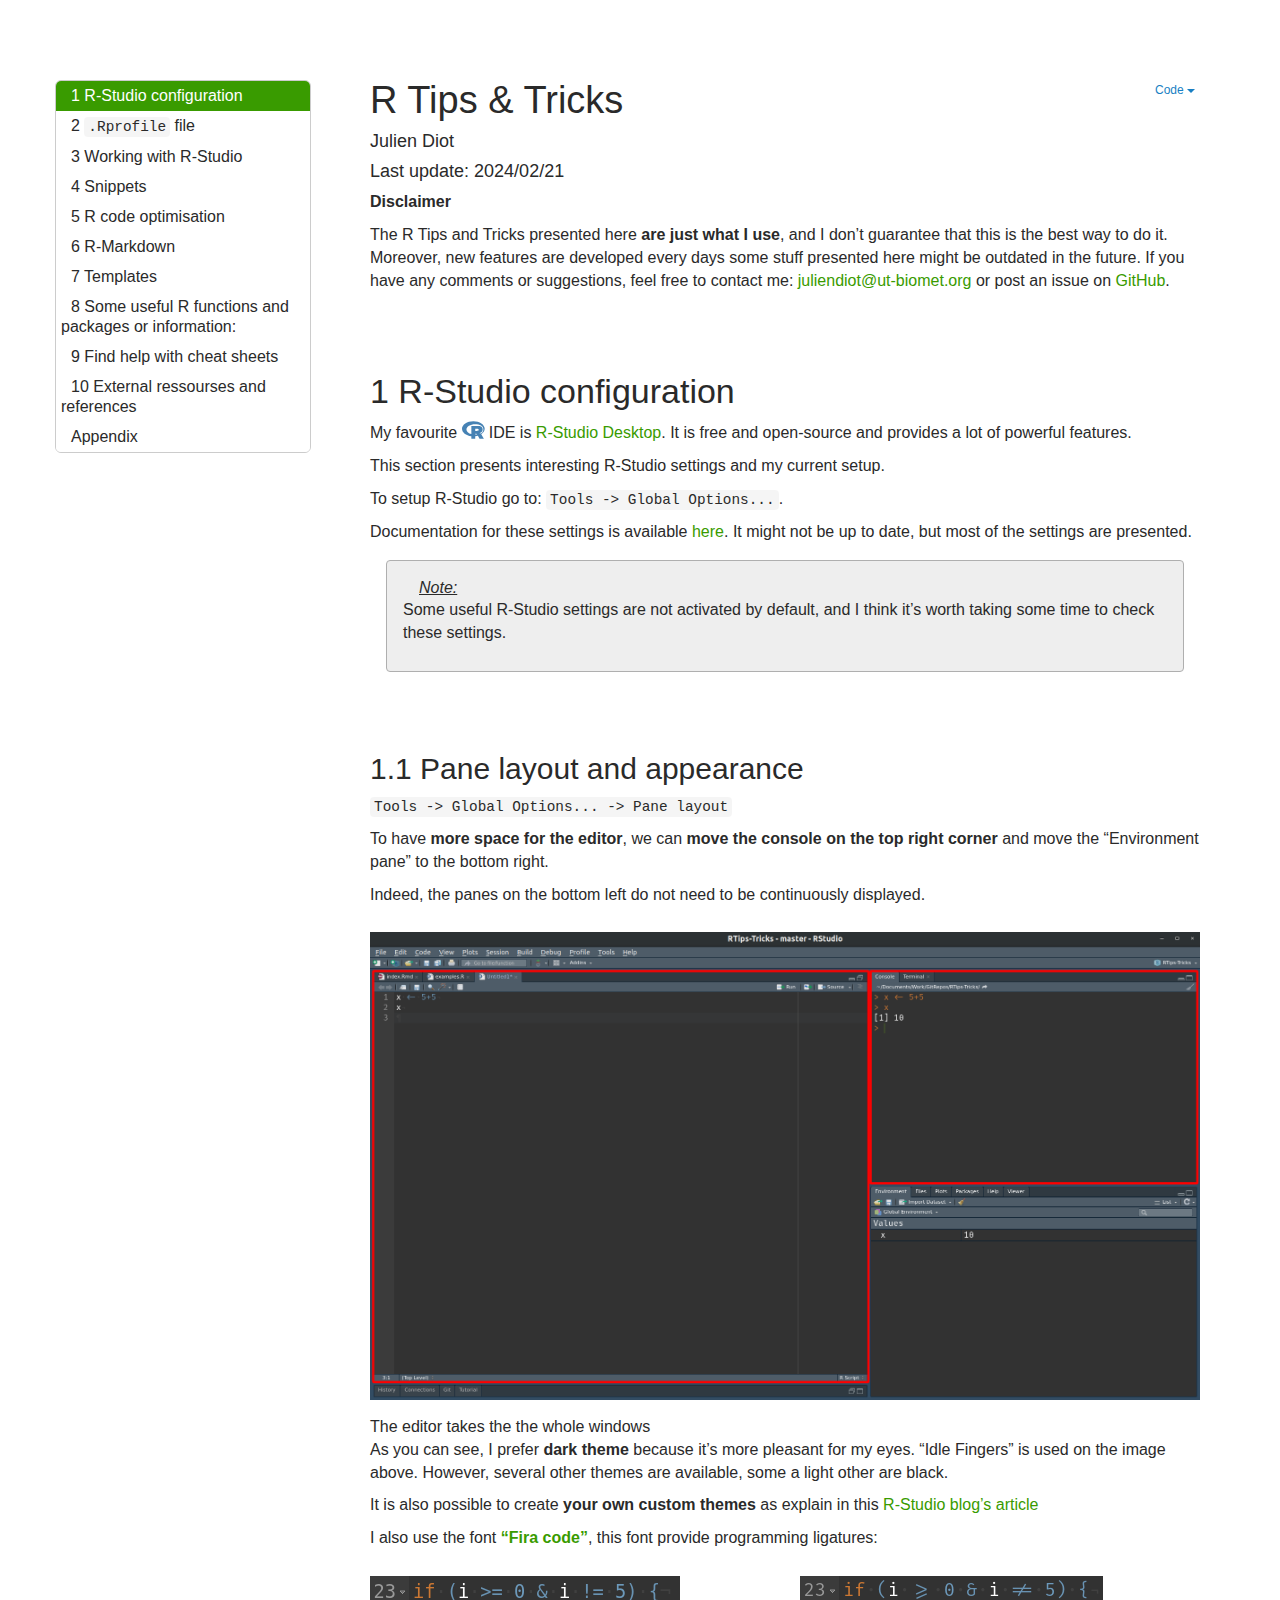
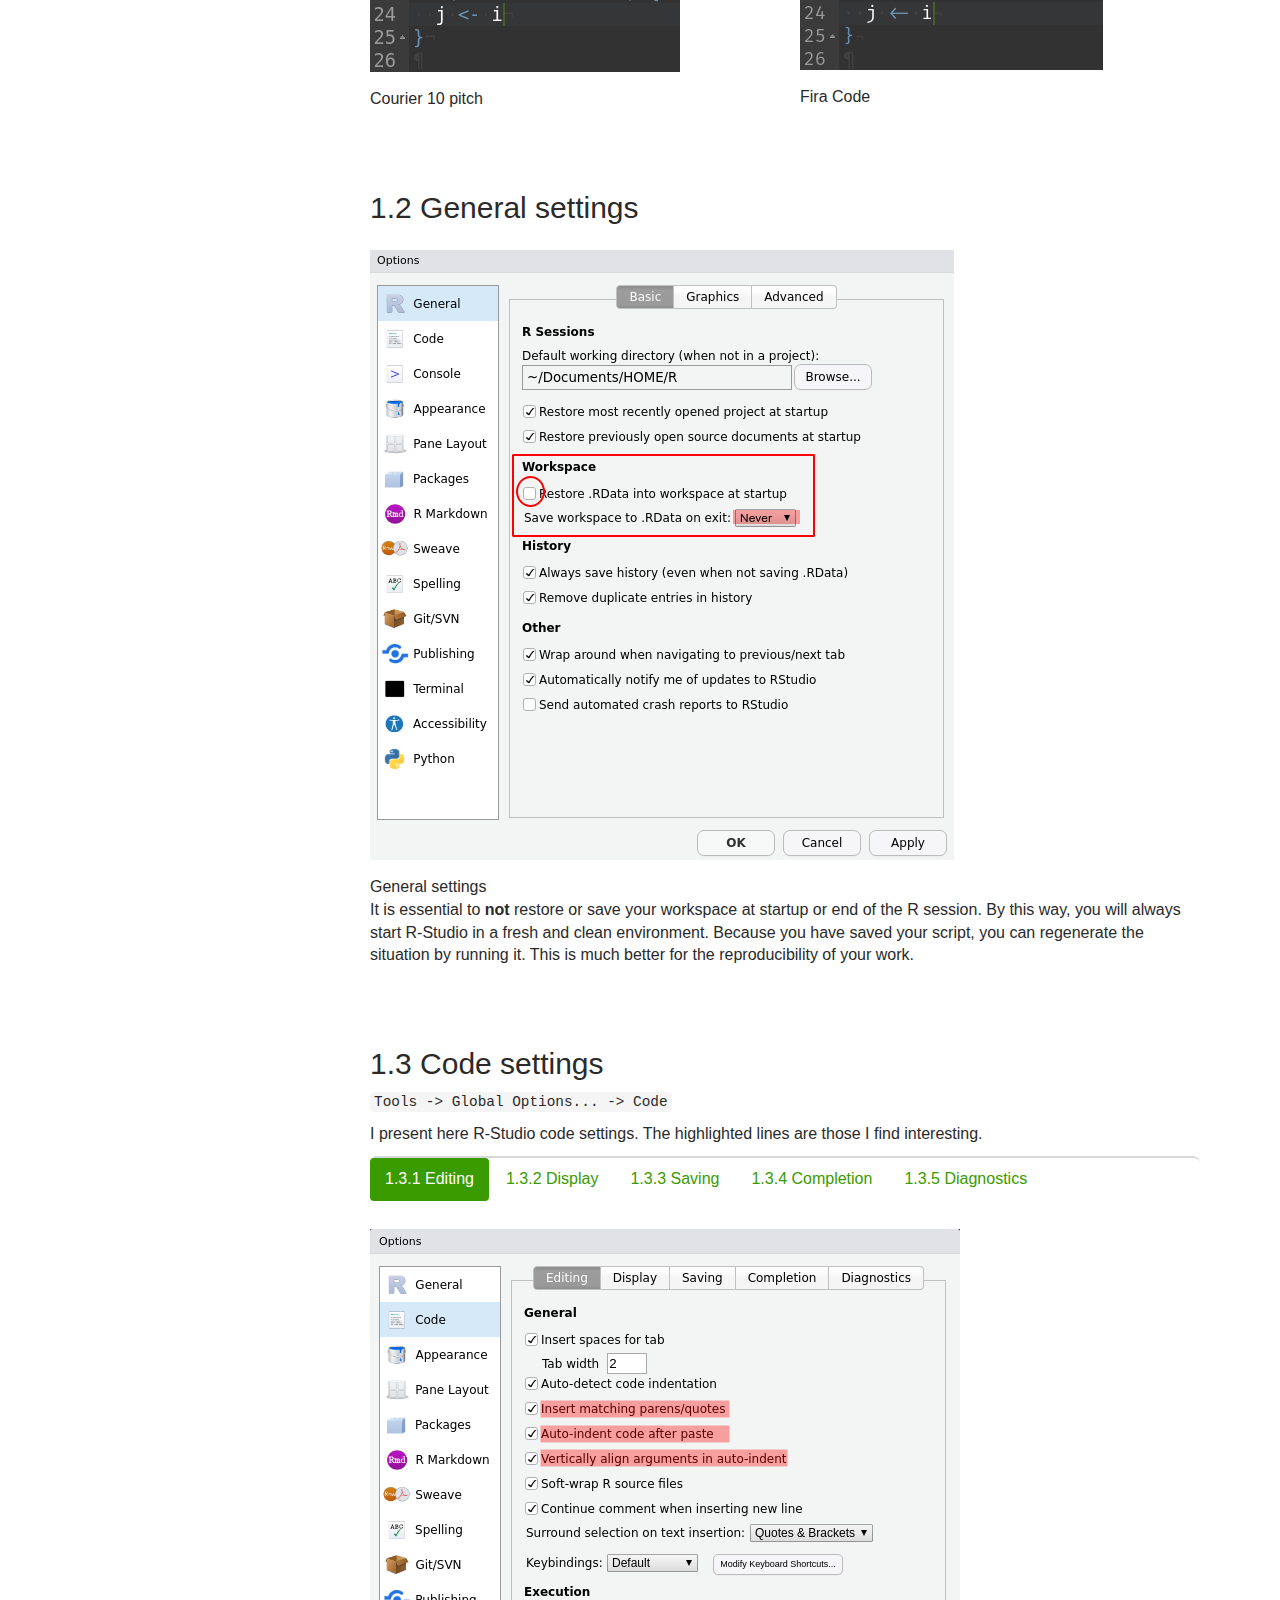
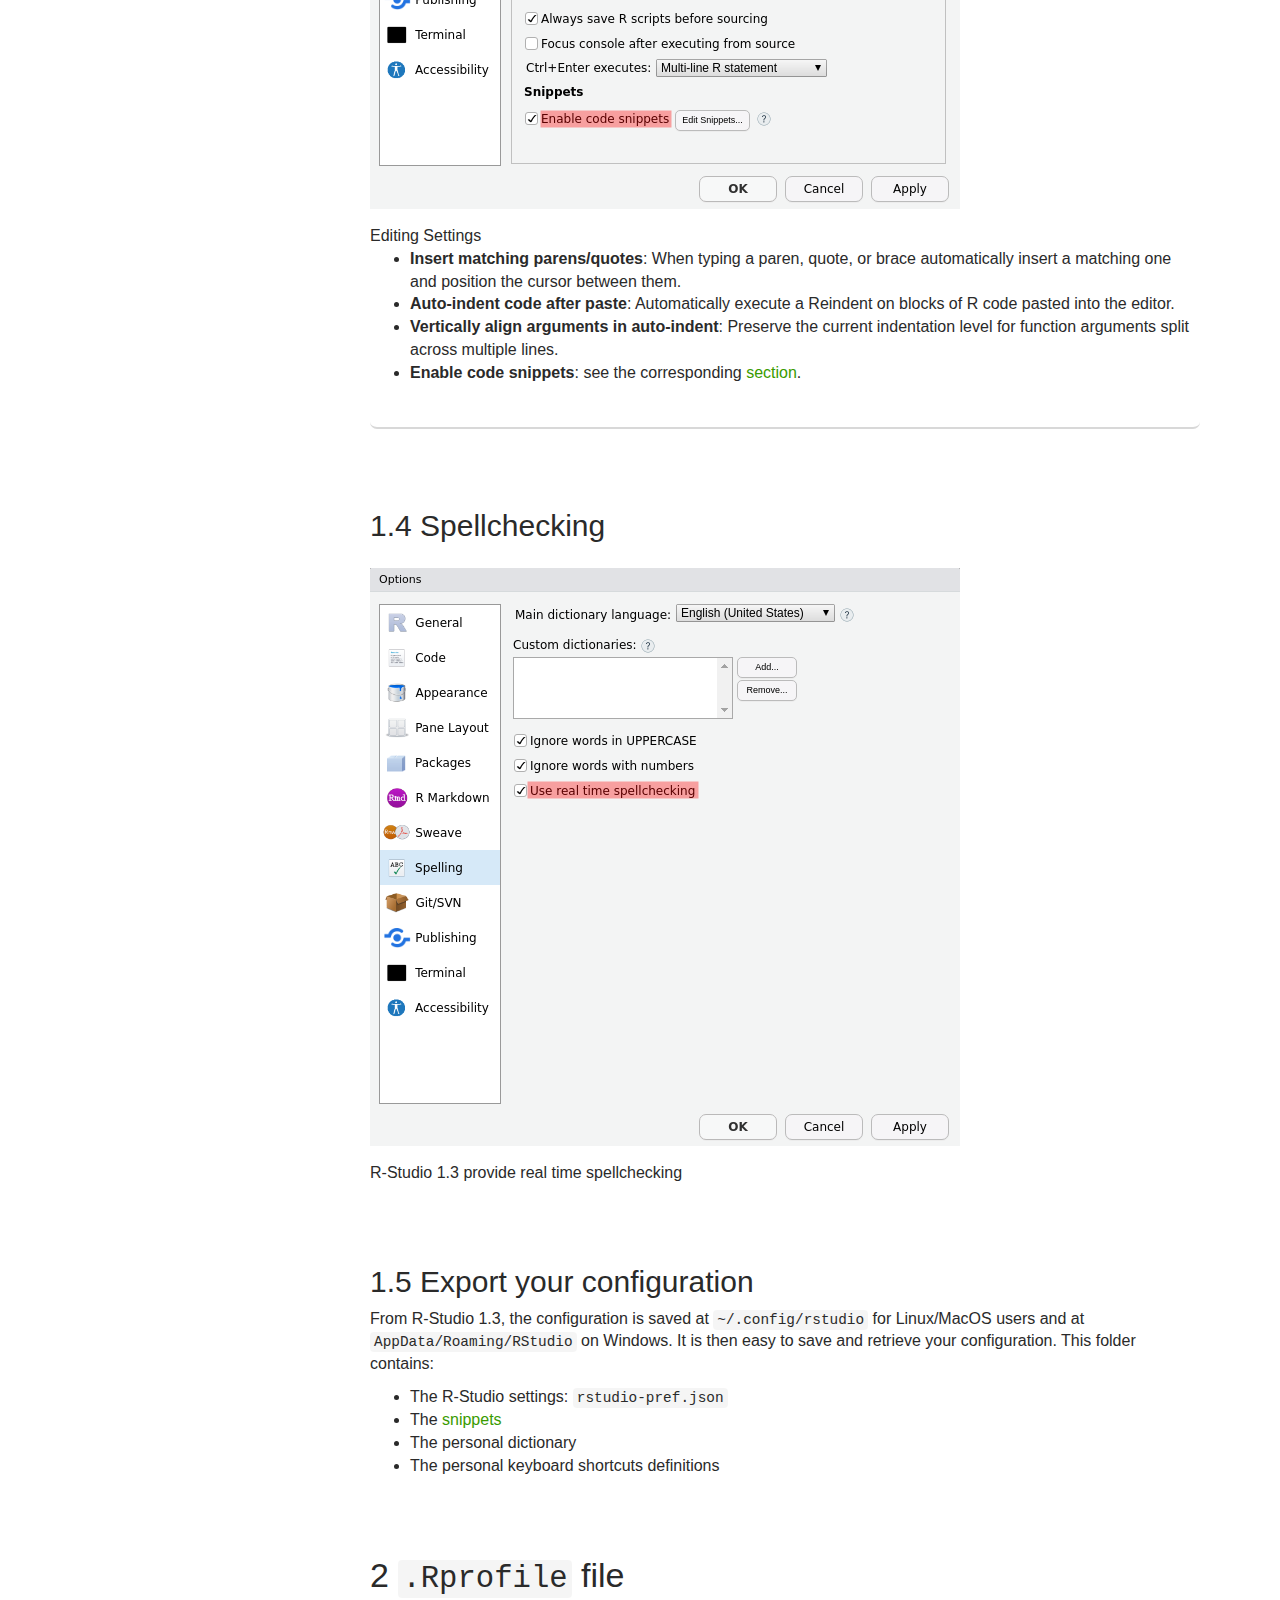
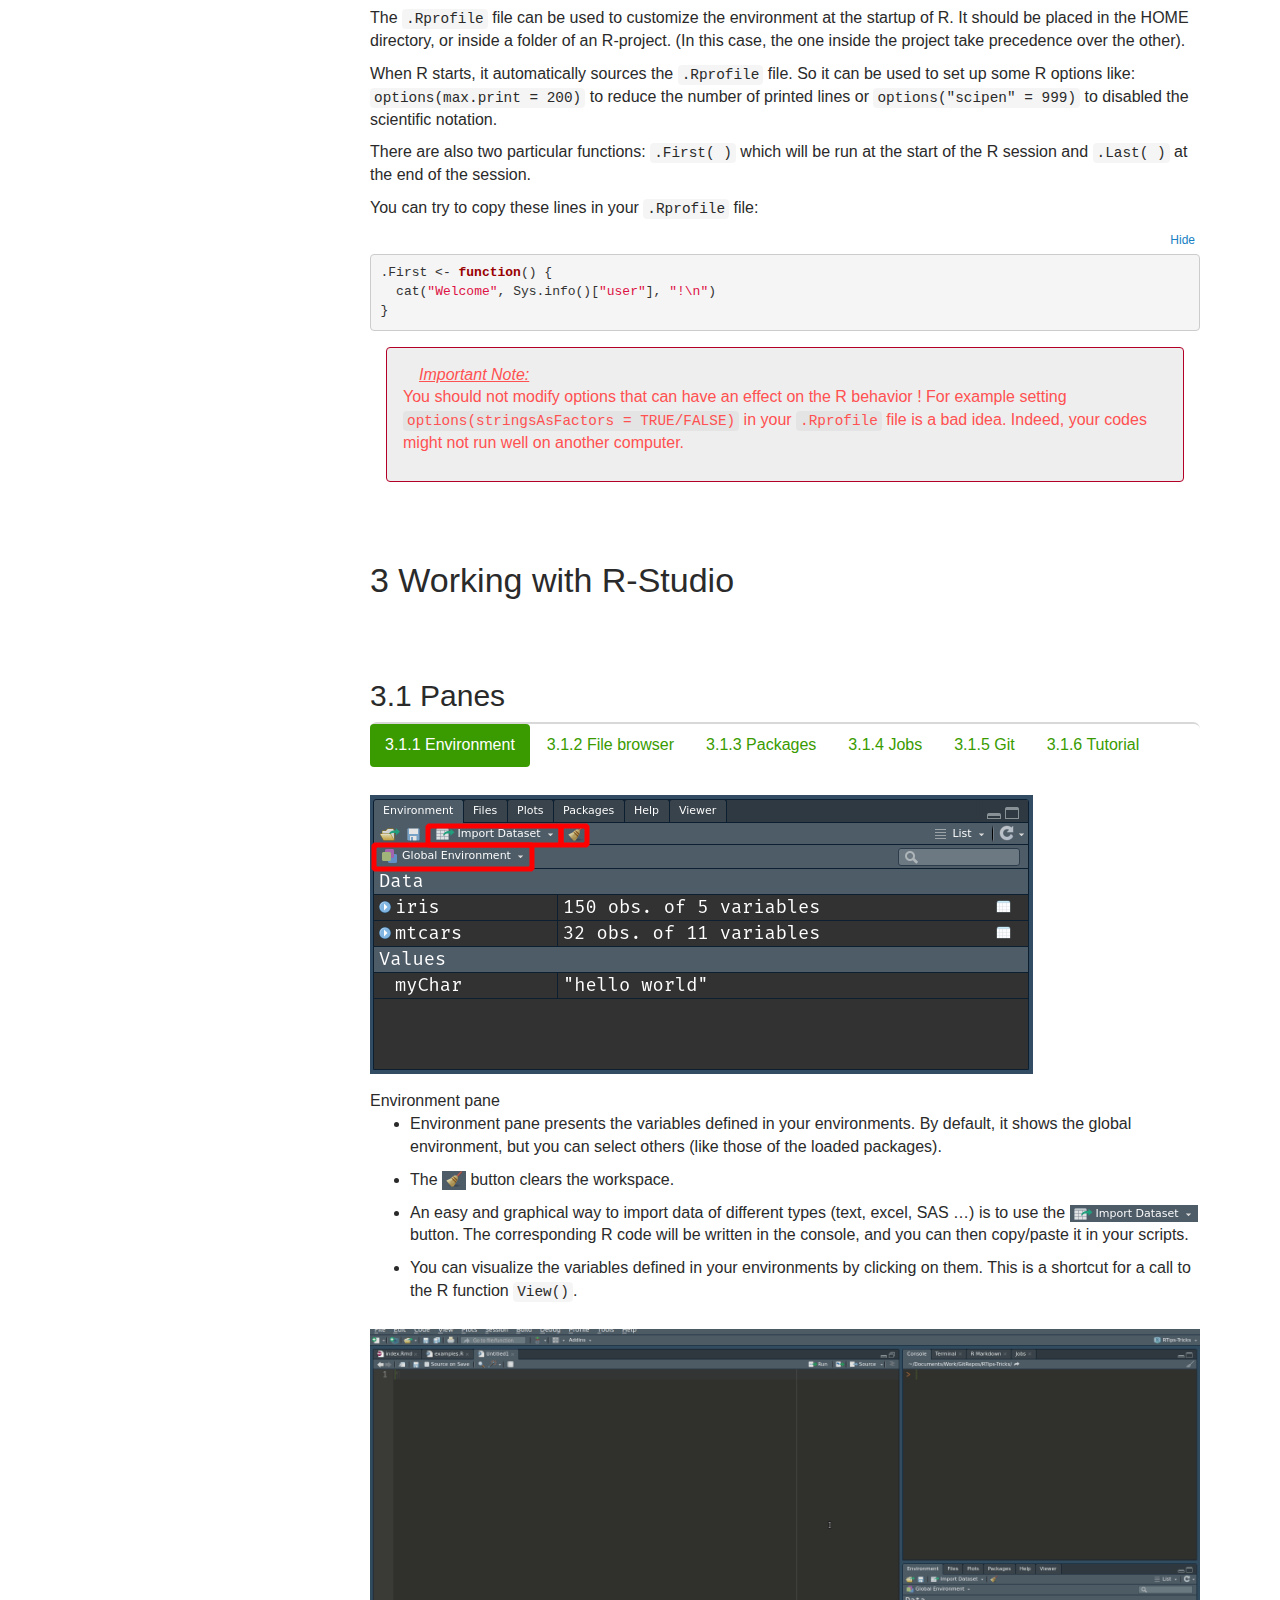
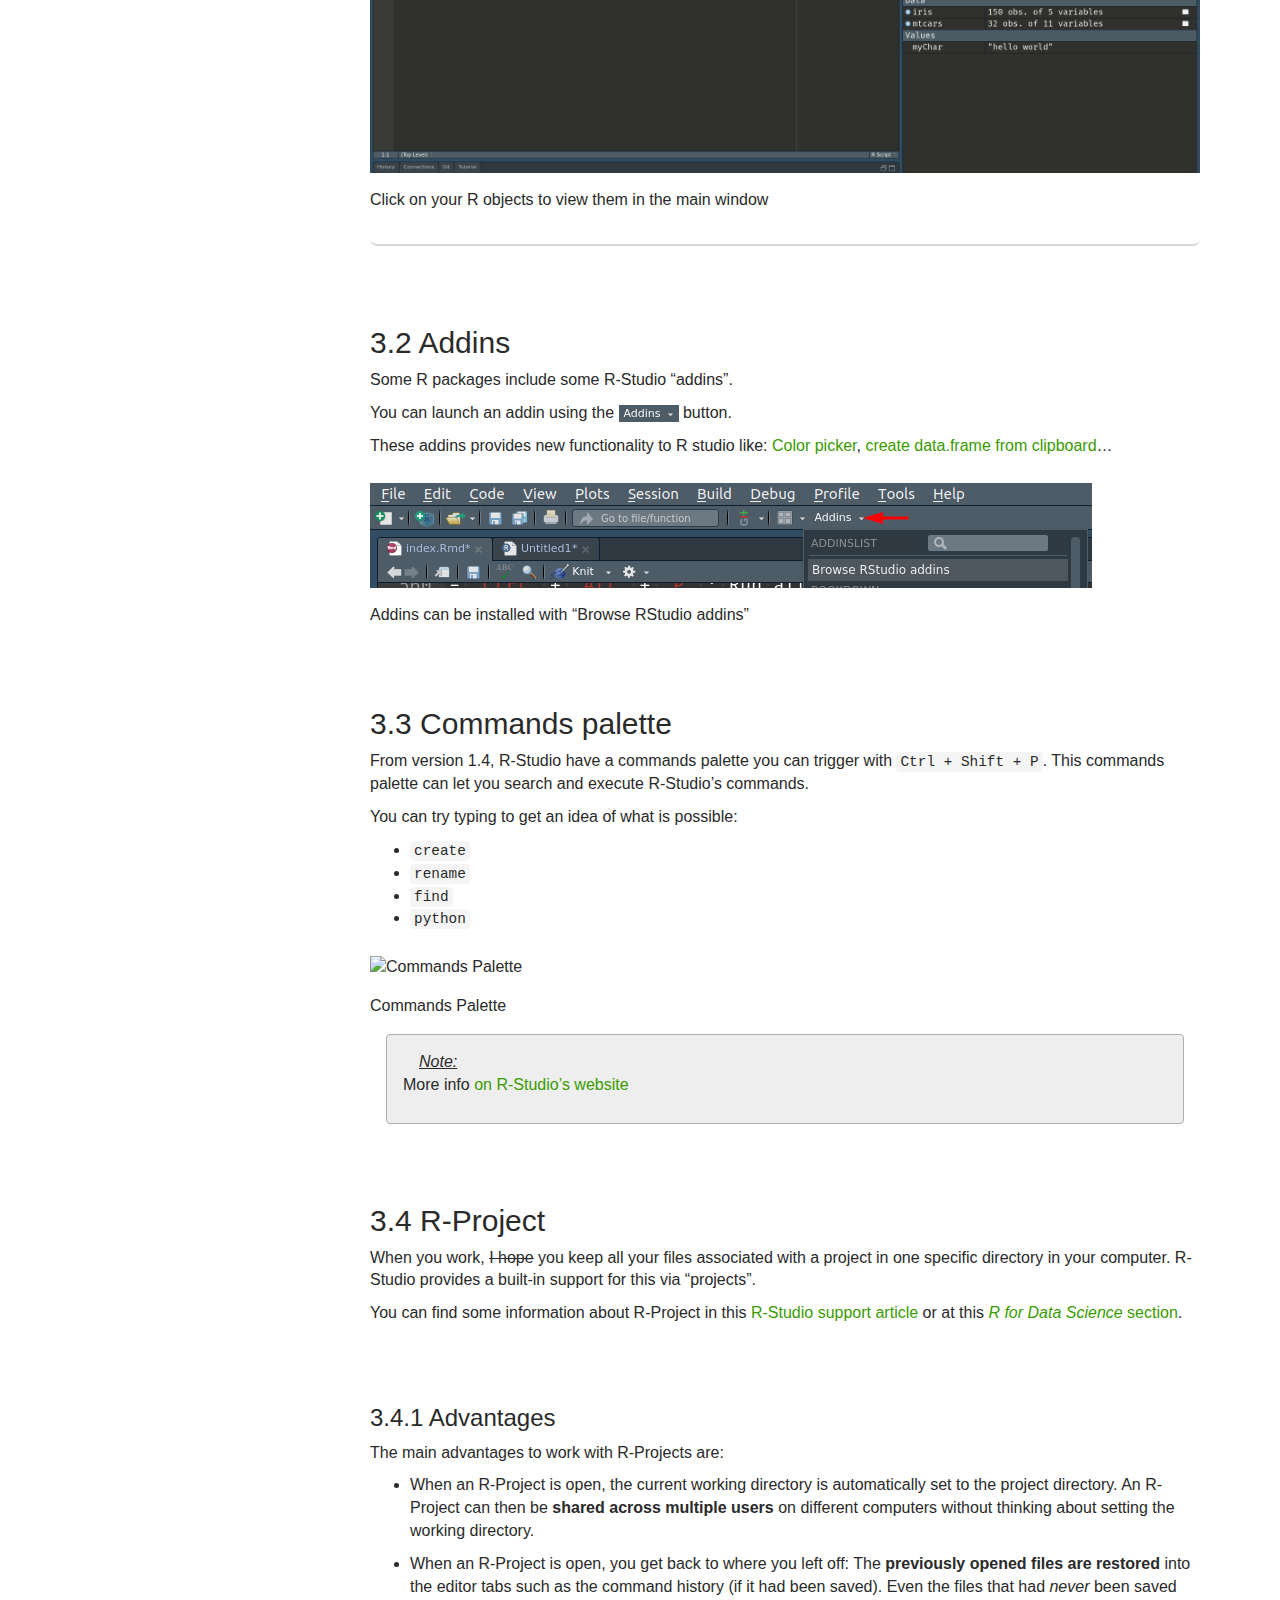
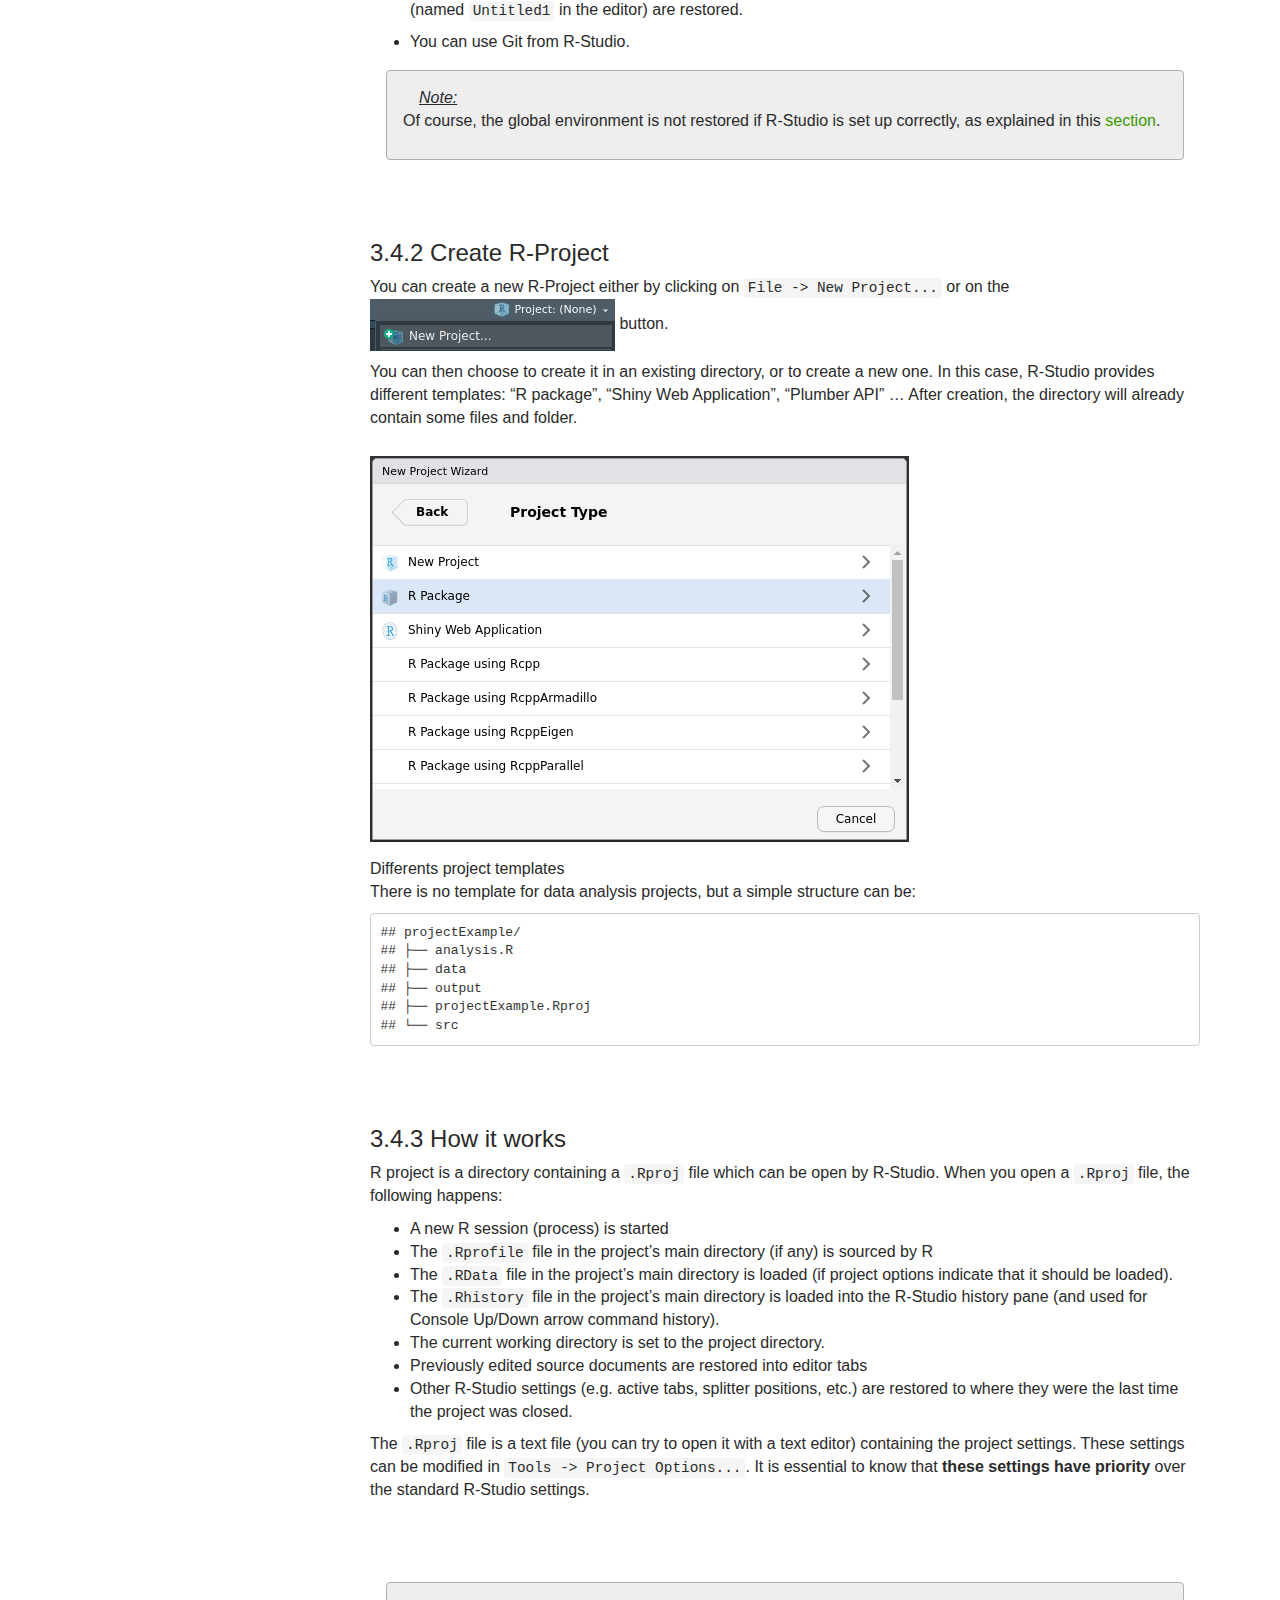
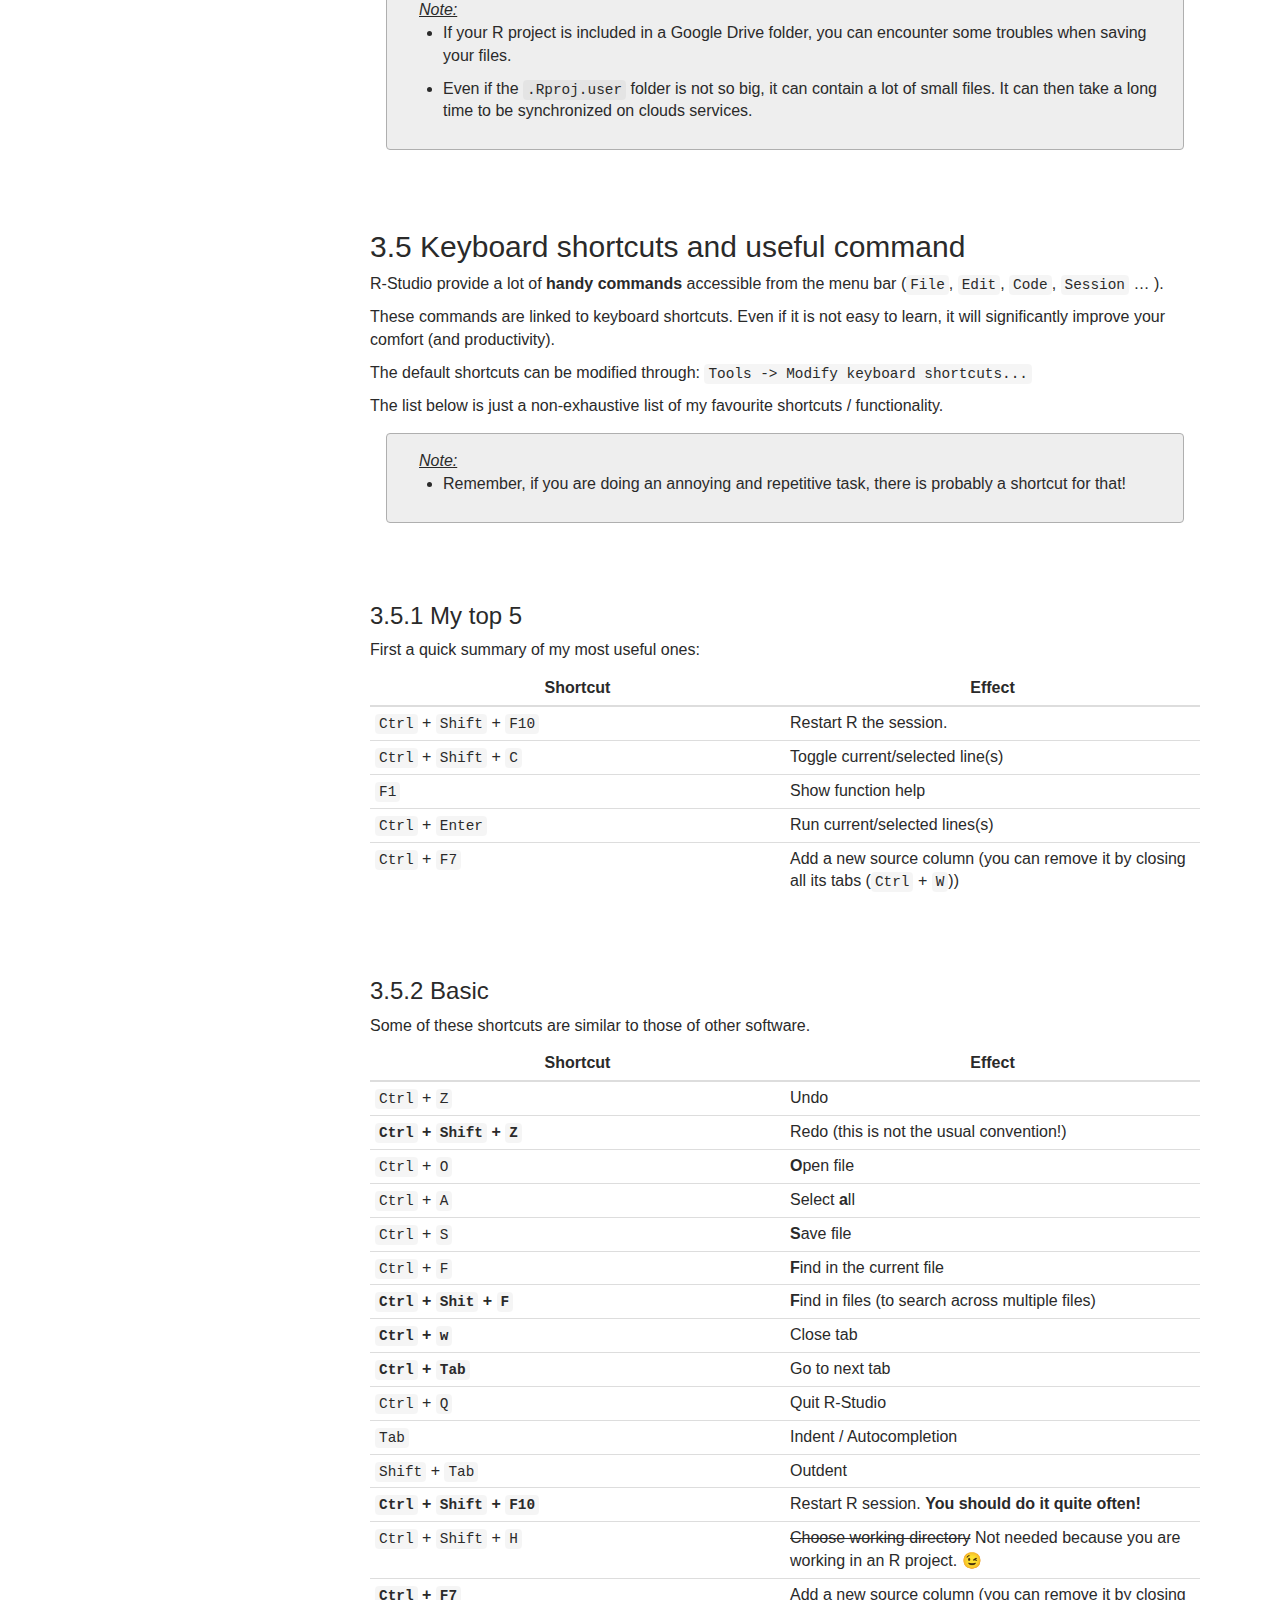
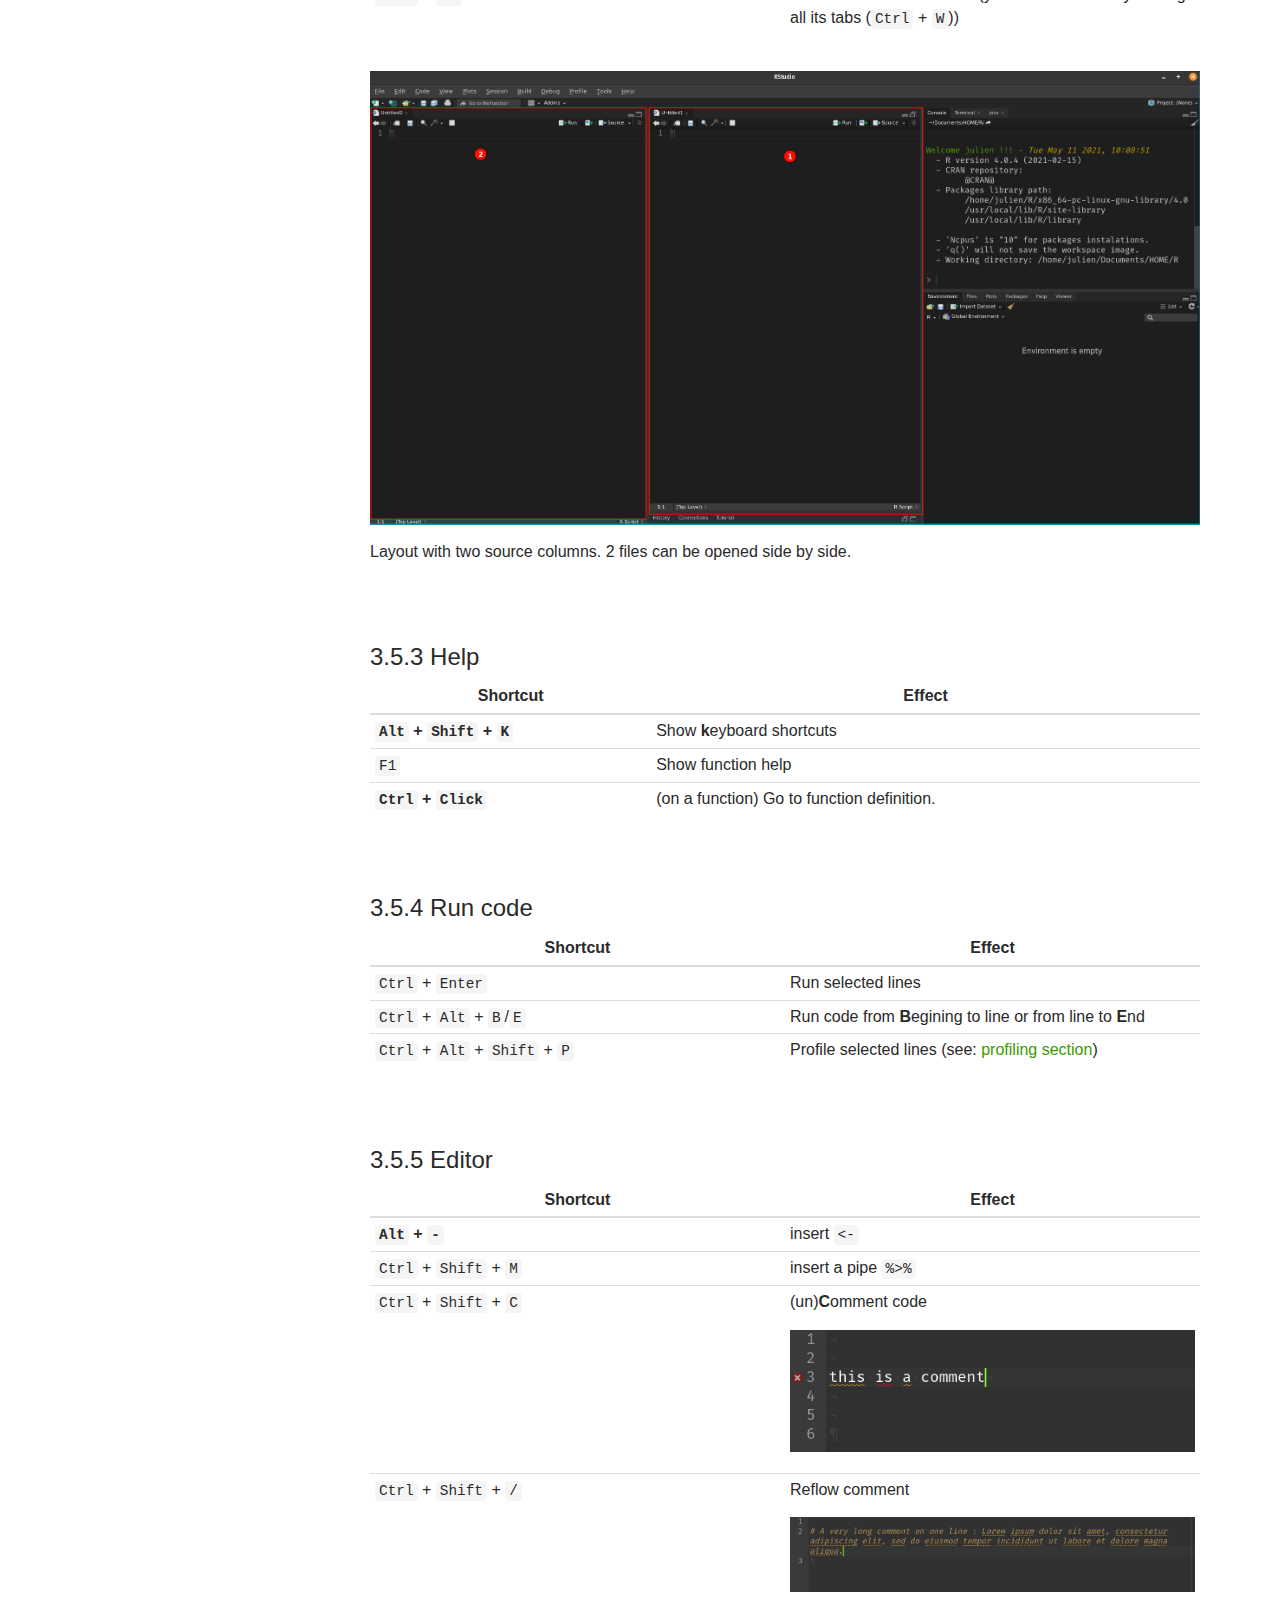
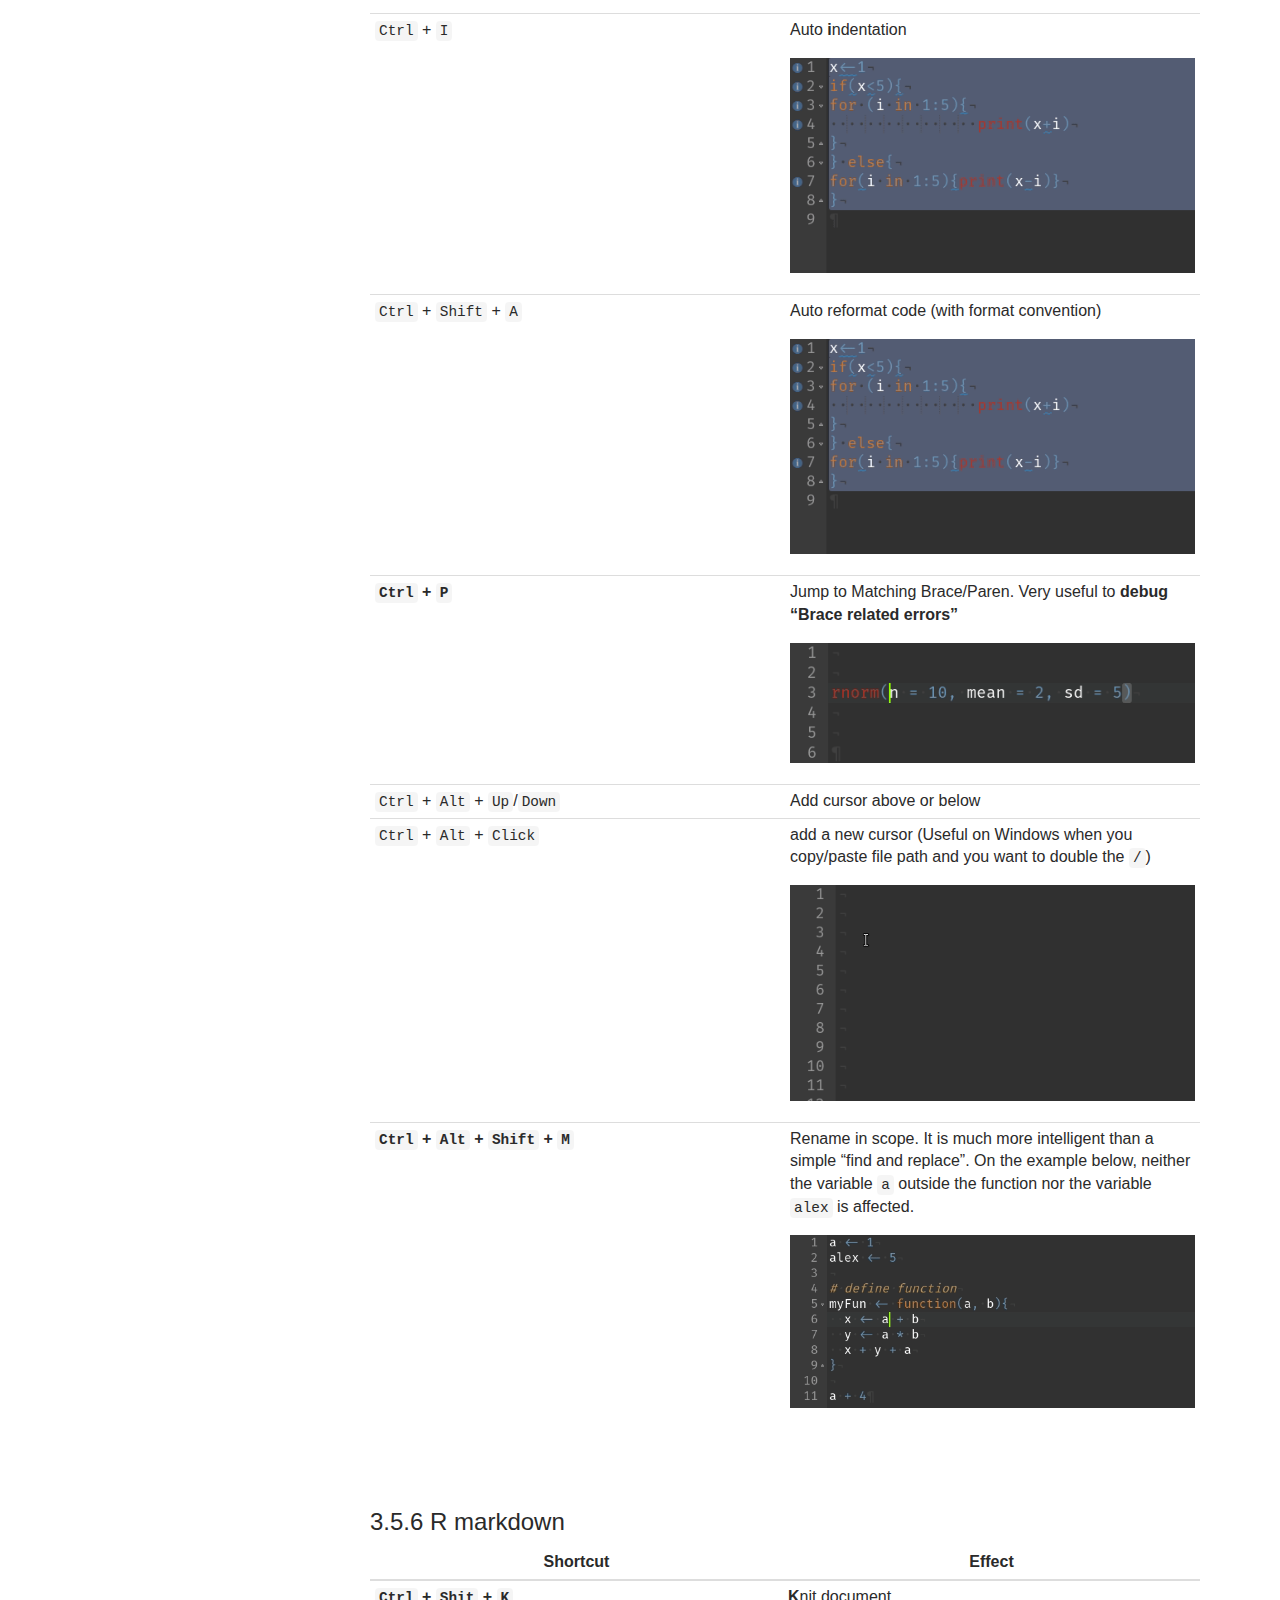
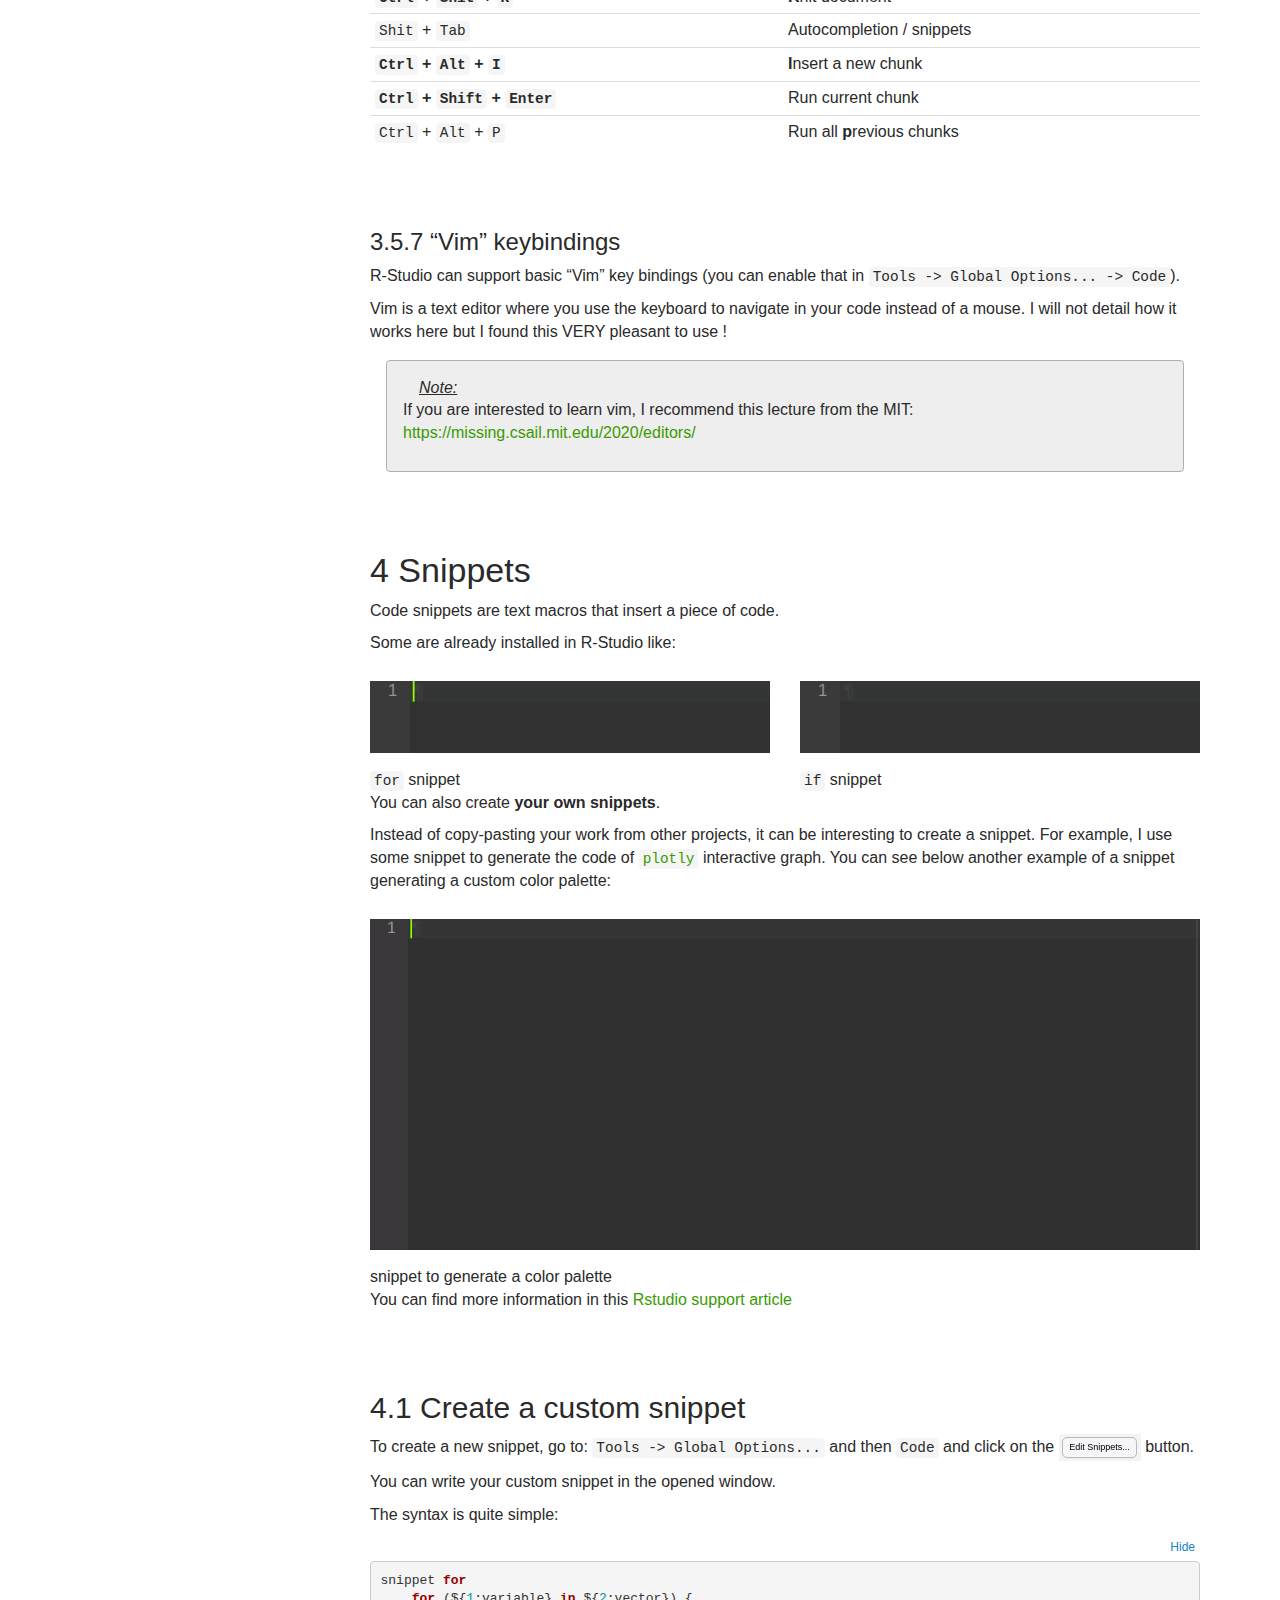
==== commit 6df97e6f: "Add section about partial matching" ====
--- a/index.html
+++ b/index.html
@@ -14,7 +14,7 @@
 
 <title>R Tips &amp; Tricks</title>
 
-<script src="index_files/header-attrs-2.11/header-attrs.js"></script>
+<script src="index_files/header-attrs-2.25/header-attrs.js"></script>
 <script src="index_files/jquery-3.6.0/jquery-3.6.0.min.js"></script>
 <meta name="viewport" content="width=device-width, initial-scale=1" />
 <link href="index_files/bootstrap-3.3.5/css/bootstrap.min.css" rel="stylesheet" />
@@ -30,7 +30,7 @@
        h6 {font-size: 12px;}
        code {color: inherit; background-color: rgba(0, 0, 0, 0.04);}
        pre:not([class]) { background-color: white }</style>
-<script src="index_files/jqueryui-1.11.4/jquery-ui.min.js"></script>
+<script src="index_files/jqueryui-1.13.2/jquery-ui.min.js"></script>
 <link href="index_files/tocify-1.9.1/jquery.tocify.css" rel="stylesheet" />
 <script src="index_files/tocify-1.9.1/jquery.tocify.js"></script>
 <script src="index_files/navigation-1.1/tabsets.js"></script>
@@ -39,13 +39,13 @@
 <script src="index_files/highlightjs-9.12.0/highlight.js"></script>
 <link href="index_files/pagedtable-1.1/css/pagedtable.css" rel="stylesheet" />
 <script src="index_files/pagedtable-1.1/js/pagedtable.js"></script>
-<script src="index_files/htmlwidgets-1.5.4/htmlwidgets.js"></script>
-<script src="index_files/plotly-binding-4.9.4.1/plotly.js"></script>
+<script src="index_files/htmlwidgets-1.6.2/htmlwidgets.js"></script>
+<script src="index_files/plotly-binding-4.10.3/plotly.js"></script>
 <script src="index_files/typedarray-0.1/typedarray.min.js"></script>
-<link href="index_files/crosstalk-1.1.1/css/crosstalk.css" rel="stylesheet" />
-<script src="index_files/crosstalk-1.1.1/js/crosstalk.min.js"></script>
-<link href="index_files/plotly-htmlwidgets-css-1.57.1/plotly-htmlwidgets.css" rel="stylesheet" />
-<script src="index_files/plotly-main-1.57.1/plotly-latest.min.js"></script>
+<link href="index_files/crosstalk-1.2.0/css/crosstalk.min.css" rel="stylesheet" />
+<script src="index_files/crosstalk-1.2.0/js/crosstalk.min.js"></script>
+<link href="index_files/plotly-htmlwidgets-css-2.11.1/plotly-htmlwidgets.css" rel="stylesheet" />
+<script src="index_files/plotly-main-2.11.1/plotly-latest.min.js"></script>
 
 <style type="text/css">
   code{white-space: pre-wrap;}
@@ -71,6 +71,7 @@
 
 
 
+
 <link rel="stylesheet" href="src/myStyle.css" type="text/css" />
 
 
@@ -95,6 +96,9 @@
 }
 summary {
   display: list-item;
+}
+details > summary > p:only-child {
+  display: inline;
 }
 pre code {
   padding: 0;
@@ -115,8 +119,8 @@
   border-radius: 4px;
 }
 
-.tabset-dropdown > .nav-tabs > li.active:before {
-  content: "";
+.tabset-dropdown > .nav-tabs > li.active:before, .tabset-dropdown > .nav-tabs.nav-tabs-open:before {
+  content: "\e259";
   font-family: 'Glyphicons Halflings';
   display: inline-block;
   padding: 10px;
@@ -124,16 +128,9 @@
 }
 
 .tabset-dropdown > .nav-tabs.nav-tabs-open > li.active:before {
-  content: "&#xe258;";
+  content: "\e258";
+  font-family: 'Glyphicons Halflings';
   border: none;
-}
-
-.tabset-dropdown > .nav-tabs.nav-tabs-open:before {
-  content: "";
-  font-family: 'Glyphicons Halflings';
-  display: inline-block;
-  padding: 10px;
-  border-right: 1px solid #ddd;
 }
 
 .tabset-dropdown > .nav-tabs > li.active {
@@ -253,7 +250,7 @@
 <div id="header">
 
 <div class="btn-group pull-right float-right">
-<button type="button" class="btn btn-default btn-xs btn-secondary btn-sm dropdown-toggle" data-toggle="dropdown" aria-haspopup="true" aria-expanded="false"><span>Code</span> <span class="caret"></span></button>
+<button type="button" class="btn btn-default btn-xs btn-secondary btn-sm dropdown-toggle" data-toggle="dropdown" data-bs-toggle="dropdown" aria-haspopup="true" aria-expanded="false"><span>Code</span> <span class="caret"></span></button>
 <ul class="dropdown-menu dropdown-menu-right" style="min-width: 50px;">
 <li><a id="rmd-show-all-code" href="#">Show All Code</a></li>
 <li><a id="rmd-hide-all-code" href="#">Hide All Code</a></li>
@@ -264,7 +261,7 @@
 
 <h1 class="title toc-ignore">R Tips &amp; Tricks</h1>
 <h4 class="author">Julien Diot</h4>
-<h4 class="date">Last update: 2022/05/19</h4>
+<h4 class="date">Last update: 2024/02/21</h4>
 
 </div>
 
@@ -311,9 +308,10 @@
 “Environment pane” to the bottom right.</p>
 <p>Indeed, the panes on the bottom left do not need to be continuously
 displayed.</p>
-<div class="figure">
-<img src="src/img/RS-layout.png" alt="" />
-<p class="caption">The editor takes the the whole windows</p>
+<div class="float">
+<img src="src/img/RS-layout.png"
+alt="The editor takes the the whole windows" />
+<div class="figcaption">The editor takes the the whole windows</div>
 </div>
 <p>As you can see, I prefer <strong>dark theme</strong> because it’s
 more pleasant for my eyes. “Idle Fingers” is used on the image above.
@@ -328,24 +326,24 @@
 code”</strong></a>, this font provide programming ligatures:</p>
 <div class="row">
 <div class="col-md-6">
-<div class="figure">
-<img src="src/img/fontCourrier.png" alt="" />
-<p class="caption">Courier 10 pitch</p>
+<div class="float">
+<img src="src/img/fontCourrier.png" alt="Courier 10 pitch" />
+<div class="figcaption">Courier 10 pitch</div>
 </div>
 </div>
 <div class="col-md-6">
-<div class="figure">
-<img src="src/img/fontFira.png" alt="" />
-<p class="caption">Fira Code</p>
+<div class="float">
+<img src="src/img/fontFira.png" alt="Fira Code" />
+<div class="figcaption">Fira Code</div>
 </div>
 </div>
 </div>
 </div>
 <div id="generalSettings" class="section level2" number="1.2">
 <h2><span class="header-section-number">1.2</span> General settings</h2>
-<div class="figure">
-<img src="src/img/RS-general.png" alt="" />
-<p class="caption">General settings</p>
+<div class="float">
+<img src="src/img/RS-general.png" alt="General settings" />
+<div class="figcaption">General settings</div>
 </div>
 <p>It is essential to <strong>not</strong> restore or save your
 workspace at startup or end of the R session. By this way, you will
@@ -362,9 +360,9 @@
 those I find interesting.</p>
 <div id="editing" class="section level3" number="1.3.1">
 <h3><span class="header-section-number">1.3.1</span> Editing</h3>
-<div class="figure">
-<img src="src/img/RS-edit.png" alt="" />
-<p class="caption">Editing Settings</p>
+<div class="float">
+<img src="src/img/RS-edit.png" alt="Editing Settings" />
+<div class="figcaption">Editing Settings</div>
 </div>
 <ul>
 <li><strong>Insert matching parens/quotes</strong>: When typing a paren,
@@ -416,9 +414,10 @@
 <li><strong>Strip trailing horizontal whitespaces when saving</strong>:
 Remove whitespaces from blank line:</li>
 </ul>
-<div class="figure">
-<img src="src/img/RS-remWhiteSpace.gif" alt="" />
-<p class="caption">Effect of <code>Ctrl</code> + <code>S</code></p>
+<div class="float">
+<img src="src/img/RS-remWhiteSpace.gif" alt="Effect of Ctrl + S" />
+<div class="figcaption">Effect of <code>Ctrl</code> +
+<code>S</code></div>
 </div>
 <ul>
 <li><strong>Auto-save</strong>: New feature of <strong>R-Studio
@@ -432,9 +431,11 @@
 </center>
 <p>Completion help to write functions name and their parameters just by
 taping the first letters and the <code>tab</code> key:</p>
-<div class="figure">
-<img src="src/img/RS-completion.gif" alt="" />
-<p class="caption">Press <code>tab</code> for automatic completion</p>
+<div class="float">
+<img src="src/img/RS-completion.gif"
+alt="Press tab for automatic completion" />
+<div class="figcaption">Press <code>tab</code> for automatic
+completion</div>
 </div>
 </div>
 <div id="diagnostics" class="section level3" number="1.3.5">
@@ -446,17 +447,20 @@
 <li><strong>Show diagnostics for R</strong>: Check to display alert
 messages in the margin of the editor when R code appears incorrect.</li>
 </ul>
-<div class="figure">
-<img src="src/img/RS-diagnostic.gif" alt="" />
-<p class="caption">Different diagnostic results</p>
+<div class="float">
+<img src="src/img/RS-diagnostic.gif"
+alt="Different diagnostic results" />
+<div class="figcaption">Different diagnostic results</div>
 </div>
 </div>
 </div>
 <div id="spellchecking" class="section level2" number="1.4">
 <h2><span class="header-section-number">1.4</span> Spellchecking</h2>
-<div class="figure">
-<img src="src/img/RS-spellCheck.png" alt="" />
-<p class="caption">R-Studio 1.3 provide real time spellchecking</p>
+<div class="float">
+<img src="src/img/RS-spellCheck.png"
+alt="R-Studio 1.3 provide real time spellchecking" />
+<div class="figcaption">R-Studio 1.3 provide real time
+spellchecking</div>
 </div>
 </div>
 <div id="export-your-configuration" class="section level2" number="1.5">
@@ -511,9 +515,9 @@
 class="header-section-number">3.1</span> Panes</h2>
 <div id="environment" class="section level3" number="3.1.1">
 <h3><span class="header-section-number">3.1.1</span> Environment</h3>
-<div class="figure">
-<img src="src/img/RSTools-Env.png" alt="" />
-<p class="caption">Environment pane</p>
+<div class="float">
+<img src="src/img/RSTools-Env.png" alt="Environment pane" />
+<div class="figcaption">Environment pane</div>
 </div>
 <ul>
 <li><p>Environment pane presents the variables defined in your
@@ -530,17 +534,18 @@
 clicking on them. This is a shortcut for a call to the R function
 <code>View()</code>.</p></li>
 </ul>
-<div class="figure">
-<img src="src/img/RSTools-Env.gif" alt="" />
-<p class="caption">Click on your R objects to view them in the main
-window</p>
+<div class="float">
+<img src="src/img/RSTools-Env.gif"
+alt="Click on your R objects to view them in the main window" />
+<div class="figcaption">Click on your R objects to view them in the main
+window</div>
 </div>
 </div>
 <div id="file-browser" class="section level3" number="3.1.2">
 <h3><span class="header-section-number">3.1.2</span> File browser</h3>
-<div class="figure">
-<img src="src/img/RSTools-file.png" alt="" />
-<p class="caption">R-Studio file pane</p>
+<div class="float">
+<img src="src/img/RSTools-file.png" alt="R-Studio file pane" />
+<div class="figcaption">R-Studio file pane</div>
 </div>
 <p>By default, it is open at your current working directory. You can
 navigate through your file and set up a new working directory with the
@@ -552,9 +557,9 @@
 </div>
 <div id="packages" class="section level3" number="3.1.3">
 <h3><span class="header-section-number">3.1.3</span> Packages</h3>
-<div class="figure">
-<img src="src/img/RSTools-pkg.png" alt="" />
-<p class="caption">R-Studio package pane</p>
+<div class="float">
+<img src="src/img/RSTools-pkg.png" alt="R-Studio package pane" />
+<div class="figcaption">R-Studio package pane</div>
 </div>
 <p>In the package pane, you can <strong>install new packages</strong>.
 It’s particularly convenient when you don’t know the exact package
@@ -570,9 +575,10 @@
 </div>
 <div id="jobs" class="section level3" number="3.1.4">
 <h3><span class="header-section-number">3.1.4</span> Jobs</h3>
-<div class="figure">
-<img src="src/img/RSTools-jobs2.png" alt="" />
-<p class="caption">Jobs pane with 2 finished jobs</p>
+<div class="float">
+<img src="src/img/RSTools-jobs2.png"
+alt="Jobs pane with 2 finished jobs" />
+<div class="figcaption">Jobs pane with 2 finished jobs</div>
 </div>
 <p>Click on the <img src="src/img/RSTools-jobsButton.png"
 alt="start local job" /> button or source a file as a local job to run
@@ -580,9 +586,11 @@
 <p><img src="src/img/RSTools-jobs4.png" /></p>
 <p>By this way, you can continue to work on R-Studio with an available
 console while a script is running.</p>
-<div class="figure">
-<img src="src/img/RSTools-jobs.png" alt="" />
-<p class="caption">Jobs pane with a running job showing some outputs</p>
+<div class="float">
+<img src="src/img/RSTools-jobs.png"
+alt="Jobs pane with a running job showing some outputs" />
+<div class="figcaption">Jobs pane with a running job showing some
+outputs</div>
 </div>
 <div class="note">
 <p>You can find more information on this <a
@@ -613,9 +621,10 @@
 <p>Some R packages provide tutorials thanks to the <a
 href="https://rstudio.github.io/learnr/"><code>learnr</code></a>
 package. You can try them in this pane.</p>
-<div class="figure">
-<img src="src/img/RSTools-tuto.png" alt="" />
-<p class="caption">Data basics tutorial running in the pane</p>
+<div class="float">
+<img src="src/img/RSTools-tuto.png"
+alt="Data basics tutorial running in the pane" />
+<div class="figcaption">Data basics tutorial running in the pane</div>
 </div>
 </div>
 </div>
@@ -628,10 +637,11 @@
 href="https://github.com/daattali/colourpicker">Color picker</a>, <a
 href="https://github.com/MilesMcBain/datapasta">create data.frame from
 clipboard</a>…</p>
-<div class="figure">
-<img src="src/img/RS-Addins.png" alt="" />
-<p class="caption">Addins can be installed with “Browse RStudio
-addins”</p>
+<div class="float">
+<img src="src/img/RS-Addins.png"
+alt="Addins can be installed with “Browse RStudio addins”" />
+<div class="figcaption">Addins can be installed with “Browse RStudio
+addins”</div>
 </div>
 </div>
 <div id="commands-palette" class="section level2" number="3.3">
@@ -646,9 +656,9 @@
 <li><code>find</code></li>
 <li><code>python</code></li>
 </ul>
-<div class="figure">
-<img src="src/img/RS-CommandsPalette.png" alt="" />
-<p class="caption">Commands Palette</p>
+<div class="float">
+<img src="src/img/RS-CommandsPalette.png" alt="Commands Palette" />
+<div class="figcaption">Commands Palette</div>
 </div>
 <div class="note">
 <p>More info <a
@@ -697,9 +707,9 @@
 create a new one. In this case, R-Studio provides different templates:
 “R package”, “Shiny Web Application”, “Plumber API” … After creation,
 the directory will already contain some files and folder.</p>
-<div class="figure">
-<img src="src/img/RS-project2.png" alt="" />
-<p class="caption">Differents project templates</p>
+<div class="float">
+<img src="src/img/RS-project2.png" alt="Differents project templates" />
+<div class="figcaption">Differents project templates</div>
 </div>
 <p>There is no template for data analysis projects, but a simple
 structure can be:</p>
@@ -892,10 +902,11 @@
 </tr>
 </tbody>
 </table>
-<div class="figure">
-<img src="src/img/KS-NewSourceColumn.png" alt="" />
-<p class="caption">Layout with two source columns. 2 files can be opened
-side by side.</p>
+<div class="float">
+<img src="src/img/KS-NewSourceColumn.png"
+alt="Layout with two source columns. 2 files can be opened side by side." />
+<div class="figcaption">Layout with two source columns. 2 files can be
+opened side by side.</div>
 </div>
 </div>
 <div id="help" class="section level3" number="3.5.3">
@@ -1085,15 +1096,15 @@
 <p>Some are already installed in R-Studio like:</p>
 <div class="row">
 <div class="col-md-6">
-<div class="figure">
-<img src="src/img/Snip-for.gif" alt="" />
-<p class="caption"><code>for</code> snippet</p>
+<div class="float">
+<img src="src/img/Snip-for.gif" alt="for snippet" />
+<div class="figcaption"><code>for</code> snippet</div>
 </div>
 </div>
 <div class="col-md-6">
-<div class="figure">
-<img src="src/img/Snip-if.gif" alt="" />
-<p class="caption"><code>if</code> snippet</p>
+<div class="float">
+<img src="src/img/Snip-if.gif" alt="if snippet" />
+<div class="figcaption"><code>if</code> snippet</div>
 </div>
 </div>
 </div>
@@ -1104,9 +1115,10 @@
 href="https://plotly.com/r/"><code>plotly</code></a> interactive graph.
 You can see below another example of a snippet generating a custom color
 palette:</p>
-<div class="figure">
-<img src="src/img/Snip-myColor.gif" alt="" />
-<p class="caption">snippet to generate a color palette</p>
+<div class="float">
+<img src="src/img/Snip-myColor.gif"
+alt="snippet to generate a color palette" />
+<div class="figcaption">snippet to generate a color palette</div>
 </div>
 <p>You can find more information in this <a
 href="https://support.rstudio.com/hc/en-us/articles/204463668-Code-Snippets?version=1.3.957&amp;mode=desktop">Rstudio
@@ -1135,9 +1147,10 @@
 date:</p>
 <pre class="r fold-show"><code>snippet date
   `r Sys.Date()`</code></pre>
-<div class="figure">
-<img src="src/img/Snip-date.gif" alt="" />
-<p class="caption">a snippet writing the current date</p>
+<div class="float">
+<img src="src/img/Snip-date.gif"
+alt="a snippet writing the current date" />
+<div class="figcaption">a snippet writing the current date</div>
 </div>
 <div class="note">
 <ul>
@@ -1180,11 +1193,11 @@
     }
 ))</code></pre>
 <pre><code>## Unit: microseconds
-##   expr       min        lq      mean     median         uq       max neval
-##  test1 20194.698 21309.354 24109.993 24338.0925 25847.7925 40461.484   100
-##  test2 16077.006 16638.898 19198.023 17298.7035 20773.9435 65673.664   100
-##  test3 15872.704 16548.734 19407.658 20324.8285 21322.6140 27224.835   100
-##  test4   542.594   608.818   726.427   681.2765   818.5885  1205.373   100</code></pre>
+##   expr      min        lq       mean    median         uq       max neval
+##  test1 21475.97 22347.441 24629.0583 24284.061 26443.6970 36589.240   100
+##  test2 16506.83 17074.285 19018.1115 17787.890 20900.9055 28376.758   100
+##  test3 16569.22 17596.879 20421.9738 20975.856 21916.1860 62115.716   100
+##  test4   421.23   457.306   628.0884   529.905   674.2255  4428.711   100</code></pre>
 </div>
 <div id="profiling" class="section level2" number="5.2">
 <h2><span class="header-section-number">5.2</span> Profiling</h2>
@@ -1194,9 +1207,10 @@
 allocation of each line and R functions.</p>
 <p>It’s convenient to detect the slowest part of your code to improve
 them in priority.</p>
-<div class="figure">
-<img src="src/img/RS-profile.png" alt="" />
-<p class="caption">Profiling results of a simple example</p>
+<div class="float">
+<img src="src/img/RS-profile.png"
+alt="Profiling results of a simple example" />
+<div class="figcaption">Profiling results of a simple example</div>
 </div>
 </div>
 </div>
@@ -1233,15 +1247,16 @@
 
 ### Header 3
 
-inline equation using LaTeX syntax: $A = \pi*r^{2}$ 
-
-image: ![](path/to/image.png) </code></pre>
+inline equation using LaTeX syntax: $A = \pi*r^{2}$
+
+image: ![](path/to/image.png)</code></pre>
 <p>Blocks of R code (called a chunk) can be introduced using the
 delimiters <code>```{r}</code> and <code>```</code> and R-studio can
 display the outputs directly in the editor:</p>
-<div class="figure">
-<img src="src/img/Rmd-chunk.png" alt="" />
-<p class="caption">simple Rmd chunk with the outputs shown</p>
+<div class="float">
+<img src="src/img/Rmd-chunk.png"
+alt="simple Rmd chunk with the outputs shown" />
+<div class="figcaption">simple Rmd chunk with the outputs shown</div>
 </div>
 <p>R-Markdown can generate a lot of different formats: HTML, pdf, Word,
 PowerPoint, markdown…</p>
@@ -1422,16 +1437,17 @@
 template with by clicking on <code>File -&gt; New Project...</code>,
 <code>New Directory</code> and select your template. The wizard window
 will appear with your custom inputs:</p>
-<div class="figure">
-<img src="src/img/Template-projWizard.png" alt="" />
-<p class="caption">A custom <em>New Project Wizard</em></p>
-</div>
-</div>
-</div>
-<div id="some-useful-r-functions-and-packages" class="section level1"
-number="8">
+<div class="float">
+<img src="src/img/Template-projWizard.png"
+alt="A custom New Project Wizard" />
+<div class="figcaption">A custom <em>New Project Wizard</em></div>
+</div>
+</div>
+</div>
+<div id="some-useful-r-functions-and-packages-or-information"
+class="section level1" number="8">
 <h1><span class="header-section-number">8</span> Some useful R functions
-and packages:</h1>
+and packages or information:</h1>
 <div id="saverds" class="section level2" number="8.1">
 <h2><span class="header-section-number">8.1</span>
 <code>saveRDS</code></h2>
@@ -1458,7 +1474,7 @@
 ##     Sepal.Width = c(3.5, 3, 3.2, 3.1, 3.6, 3.9), Petal.Length = c(1.4, 
 ##     1.4, 1.3, 1.5, 1.4, 1.7), Petal.Width = c(0.2, 0.2, 0.2, 
 ##     0.2, 0.2, 0.4), Species = structure(c(1L, 1L, 1L, 1L, 1L, 
-##     1L), .Label = c(&quot;setosa&quot;, &quot;versicolor&quot;, &quot;virginica&quot;), class = &quot;factor&quot;)), row.names = c(NA, 
+##     1L), levels = c(&quot;setosa&quot;, &quot;versicolor&quot;, &quot;virginica&quot;), class = &quot;factor&quot;)), row.names = c(NA, 
 ## 6L), class = &quot;data.frame&quot;)</code></pre>
 </div>
 <div id="browser" class="section level2" number="8.3">
@@ -1473,8 +1489,35 @@
   rnorm(x)
 })</code></pre>
 </div>
-<div id="plotly" class="section level2" number="8.4">
-<h2><span class="header-section-number">8.4</span> <a
+<div id="partial-matching" class="section level2" number="8.4">
+<h2><span class="header-section-number">8.4</span> Partial matching</h2>
+<p>By default, the <code>$</code> operator in R have “partial matching”
+enable (unlike <code>[</code> or <code>[[</code>, and except for
+environments):</p>
+<pre class="r"><code>df &lt;- data.frame(firstColumn = c(1, 2, 3), secondColumn = c(&quot;a&quot;, &quot;b&quot;, &quot;c&quot;))
+print(df$f) # returns the same as `df$firstColumn`
+# print(df[, &quot;f&quot;]) # raises an Error
+print(df[[&quot;f&quot;]]) # returns NULL</code></pre>
+<pre><code>## [1] 1 2 3
+## NULL</code></pre>
+<p>I suggest to add <code>options(warnPartialMatchDollar = TRUE)</code>
+in your <code>.Rprofile</code> to a get warning in the case partial
+matching is used with the <code>$</code> operator (which should be
+avoided imho).</p>
+<p>Hopefully this partial matching do not concern assignments:</p>
+<pre class="r"><code>df &lt;- data.frame(firstColumn = c(1, 2, 3), secondColumn = c(&quot;a&quot;, &quot;b&quot;, &quot;c&quot;))
+df$first &lt;- c(&quot;X&quot;, &quot;Y&quot;, &quot;Z&quot;) # create a new `first` column
+print(df)
+print(df$f) # return NULL since now 2 columns can match with `f`</code></pre>
+<pre><code>##   firstColumn secondColumn first
+## 1           1            a     X
+## 2           2            b     Y
+## 3           3            c     Z
+## NULL</code></pre>
+<p>For more information see <code>?Extract</code></p>
+</div>
+<div id="plotly" class="section level2" number="8.5">
+<h2><span class="header-section-number">8.5</span> <a
 href="https://plotly.com/r/"><code>plotly</code></a></h2>
 <p>The <code>plotly</code> package creates interactive plots:</p>
 <pre class="r"><code>plot_ly(type = &quot;scatter&quot;,
@@ -1482,27 +1525,27 @@
         data = iris,
         x = ~Sepal.Length,
         y = ~Sepal.Width,
-        color = ~Species , 
+        color = ~Species ,
         hoverinfo = &#39;text&#39;,
         text = apply(iris, 1, function(l) {
           paste(names(l), &quot;:&quot;, l, collapse = &quot;\n&quot;)
         })
 )</code></pre>
-<div id="htmlwidget-5f7a331eac95ae62e534" style="width:864px;height:480px;" class="plotly html-widget"></div>
-<script type="application/json" data-for="htmlwidget-5f7a331eac95ae62e534">{"x":{"visdat":{"33ff6069fd5894":["function () ","plotlyVisDat"]},"cur_data":"33ff6069fd5894","attrs":{"33ff6069fd5894":{"mode":"markers","x":{},"y":{},"hoverinfo":"text","text":["Sepal.Length : 5.1<br />Sepal.Width : 3.5<br />Petal.Length : 1.4<br />Petal.Width : 0.2<br />Species : setosa","Sepal.Length : 4.9<br />Sepal.Width : 3.0<br />Petal.Length : 1.4<br />Petal.Width : 0.2<br />Species : setosa","Sepal.Length : 4.7<br />Sepal.Width : 3.2<br />Petal.Length : 1.3<br />Petal.Width : 0.2<br />Species : setosa","Sepal.Length : 4.6<br />Sepal.Width : 3.1<br />Petal.Length : 1.5<br />Petal.Width : 0.2<br />Species : setosa","Sepal.Length : 5.0<br />Sepal.Width : 3.6<br />Petal.Length : 1.4<br />Petal.Width : 0.2<br />Species : setosa","Sepal.Length : 5.4<br />Sepal.Width : 3.9<br />Petal.Length : 1.7<br />Petal.Width : 0.4<br />Species : setosa","Sepal.Length : 4.6<br />Sepal.Width : 3.4<br />Petal.Length : 1.4<br />Petal.Width : 0.3<br />Species : setosa","Sepal.Length : 5.0<br />Sepal.Width : 3.4<br />Petal.Length : 1.5<br />Petal.Width : 0.2<br />Species : setosa","Sepal.Length : 4.4<br />Sepal.Width : 2.9<br />Petal.Length : 1.4<br />Petal.Width : 0.2<br />Species : setosa","Sepal.Length : 4.9<br />Sepal.Width : 3.1<br />Petal.Length : 1.5<br />Petal.Width : 0.1<br />Species : setosa","Sepal.Length : 5.4<br />Sepal.Width : 3.7<br />Petal.Length : 1.5<br />Petal.Width : 0.2<br />Species : setosa","Sepal.Length : 4.8<br />Sepal.Width : 3.4<br />Petal.Length : 1.6<br />Petal.Width : 0.2<br />Species : setosa","Sepal.Length : 4.8<br />Sepal.Width : 3.0<br />Petal.Length : 1.4<br />Petal.Width : 0.1<br />Species : setosa","Sepal.Length : 4.3<br />Sepal.Width : 3.0<br />Petal.Length : 1.1<br />Petal.Width : 0.1<br />Species : setosa","Sepal.Length : 5.8<br />Sepal.Width : 4.0<br />Petal.Length : 1.2<br />Petal.Width : 0.2<br />Species : setosa","Sepal.Length : 5.7<br />Sepal.Width : 4.4<br />Petal.Length : 1.5<br />Petal.Width : 0.4<br />Species : setosa","Sepal.Length : 5.4<br />Sepal.Width : 3.9<br />Petal.Length : 1.3<br />Petal.Width : 0.4<br />Species : setosa","Sepal.Length : 5.1<br />Sepal.Width : 3.5<br />Petal.Length : 1.4<br />Petal.Width : 0.3<br />Species : setosa","Sepal.Length : 5.7<br />Sepal.Width : 3.8<br />Petal.Length : 1.7<br />Petal.Width : 0.3<br />Species : setosa","Sepal.Length : 5.1<br />Sepal.Width : 3.8<br />Petal.Length : 1.5<br />Petal.Width : 0.3<br />Species : setosa","Sepal.Length : 5.4<br />Sepal.Width : 3.4<br />Petal.Length : 1.7<br />Petal.Width : 0.2<br />Species : setosa","Sepal.Length : 5.1<br />Sepal.Width : 3.7<br />Petal.Length : 1.5<br />Petal.Width : 0.4<br />Species : setosa","Sepal.Length : 4.6<br />Sepal.Width : 3.6<br />Petal.Length : 1.0<br />Petal.Width : 0.2<br />Species : setosa","Sepal.Length : 5.1<br />Sepal.Width : 3.3<br />Petal.Length : 1.7<br />Petal.Width : 0.5<br />Species : setosa","Sepal.Length : 4.8<br />Sepal.Width : 3.4<br />Petal.Length : 1.9<br />Petal.Width : 0.2<br />Species : setosa","Sepal.Length : 5.0<br />Sepal.Width : 3.0<br />Petal.Length : 1.6<br />Petal.Width : 0.2<br />Species : setosa","Sepal.Length : 5.0<br />Sepal.Width : 3.4<br />Petal.Length : 1.6<br />Petal.Width : 0.4<br />Species : setosa","Sepal.Length : 5.2<br />Sepal.Width : 3.5<br />Petal.Length : 1.5<br />Petal.Width : 0.2<br />Species : setosa","Sepal.Length : 5.2<br />Sepal.Width : 3.4<br />Petal.Length : 1.4<br />Petal.Width : 0.2<br />Species : setosa","Sepal.Length : 4.7<br />Sepal.Width : 3.2<br />Petal.Length : 1.6<br />Petal.Width : 0.2<br />Species : setosa","Sepal.Length : 4.8<br />Sepal.Width : 3.1<br />Petal.Length : 1.6<br />Petal.Width : 0.2<br />Species : setosa","Sepal.Length : 5.4<br />Sepal.Width : 3.4<br />Petal.Length : 1.5<br />Petal.Width : 0.4<br />Species : setosa","Sepal.Length : 5.2<br />Sepal.Width : 4.1<br />Petal.Length : 1.5<br />Petal.Width : 0.1<br />Species : setosa","Sepal.Length : 5.5<br />Sepal.Width : 4.2<br />Petal.Length : 1.4<br />Petal.Width : 0.2<br />Species : setosa","Sepal.Length : 4.9<br />Sepal.Width : 3.1<br />Petal.Length : 1.5<br />Petal.Width : 0.2<br />Species : setosa","Sepal.Length : 5.0<br />Sepal.Width : 3.2<br />Petal.Length : 1.2<br />Petal.Width : 0.2<br />Species : setosa","Sepal.Length : 5.5<br />Sepal.Width : 3.5<br />Petal.Length : 1.3<br />Petal.Width : 0.2<br />Species : setosa","Sepal.Length : 4.9<br />Sepal.Width : 3.6<br />Petal.Length : 1.4<br />Petal.Width : 0.1<br />Species : setosa","Sepal.Length : 4.4<br />Sepal.Width : 3.0<br />Petal.Length : 1.3<br />Petal.Width : 0.2<br />Species : setosa","Sepal.Length : 5.1<br />Sepal.Width : 3.4<br />Petal.Length : 1.5<br />Petal.Width : 0.2<br />Species : setosa","Sepal.Length : 5.0<br />Sepal.Width : 3.5<br />Petal.Length : 1.3<br />Petal.Width : 0.3<br />Species : setosa","Sepal.Length : 4.5<br />Sepal.Width : 2.3<br />Petal.Length : 1.3<br />Petal.Width : 0.3<br />Species : setosa","Sepal.Length : 4.4<br />Sepal.Width : 3.2<br />Petal.Length : 1.3<br />Petal.Width : 0.2<br />Species : setosa","Sepal.Length : 5.0<br />Sepal.Width : 3.5<br />Petal.Length : 1.6<br />Petal.Width : 0.6<br />Species : setosa","Sepal.Length : 5.1<br />Sepal.Width : 3.8<br />Petal.Length : 1.9<br />Petal.Width : 0.4<br />Species : setosa","Sepal.Length : 4.8<br />Sepal.Width : 3.0<br />Petal.Length : 1.4<br />Petal.Width : 0.3<br />Species : setosa","Sepal.Length : 5.1<br />Sepal.Width : 3.8<br />Petal.Length : 1.6<br />Petal.Width : 0.2<br />Species : setosa","Sepal.Length : 4.6<br />Sepal.Width : 3.2<br />Petal.Length : 1.4<br />Petal.Width : 0.2<br />Species : setosa","Sepal.Length : 5.3<br />Sepal.Width : 3.7<br />Petal.Length : 1.5<br />Petal.Width : 0.2<br />Species : setosa","Sepal.Length : 5.0<br />Sepal.Width : 3.3<br />Petal.Length : 1.4<br />Petal.Width : 0.2<br />Species : setosa","Sepal.Length : 7.0<br />Sepal.Width : 3.2<br />Petal.Length : 4.7<br />Petal.Width : 1.4<br />Species : versicolor","Sepal.Length : 6.4<br />Sepal.Width : 3.2<br />Petal.Length : 4.5<br />Petal.Width : 1.5<br />Species : versicolor","Sepal.Length : 6.9<br />Sepal.Width : 3.1<br />Petal.Length : 4.9<br />Petal.Width : 1.5<br />Species : versicolor","Sepal.Length : 5.5<br />Sepal.Width : 2.3<br />Petal.Length : 4.0<br />Petal.Width : 1.3<br />Species : versicolor","Sepal.Length : 6.5<br />Sepal.Width : 2.8<br />Petal.Length : 4.6<br />Petal.Width : 1.5<br />Species : versicolor","Sepal.Length : 5.7<br />Sepal.Width : 2.8<br />Petal.Length : 4.5<br />Petal.Width : 1.3<br />Species : versicolor","Sepal.Length : 6.3<br />Sepal.Width : 3.3<br />Petal.Length : 4.7<br />Petal.Width : 1.6<br />Species : versicolor","Sepal.Length : 4.9<br />Sepal.Width : 2.4<br />Petal.Length : 3.3<br />Petal.Width : 1.0<br />Species : versicolor","Sepal.Length : 6.6<br />Sepal.Width : 2.9<br />Petal.Length : 4.6<br />Petal.Width : 1.3<br />Species : versicolor","Sepal.Length : 5.2<br />Sepal.Width : 2.7<br />Petal.Length : 3.9<br />Petal.Width : 1.4<br />Species : versicolor","Sepal.Length : 5.0<br />Sepal.Width : 2.0<br />Petal.Length : 3.5<br />Petal.Width : 1.0<br />Species : versicolor","Sepal.Length : 5.9<br />Sepal.Width : 3.0<br />Petal.Length : 4.2<br />Petal.Width : 1.5<br />Species : versicolor","Sepal.Length : 6.0<br />Sepal.Width : 2.2<br />Petal.Length : 4.0<br />Petal.Width : 1.0<br />Species : versicolor","Sepal.Length : 6.1<br />Sepal.Width : 2.9<br />Petal.Length : 4.7<br />Petal.Width : 1.4<br />Species : versicolor","Sepal.Length : 5.6<br />Sepal.Width : 2.9<br />Petal.Length : 3.6<br />Petal.Width : 1.3<br />Species : versicolor","Sepal.Length : 6.7<br />Sepal.Width : 3.1<br />Petal.Length : 4.4<br />Petal.Width : 1.4<br />Species : versicolor","Sepal.Length : 5.6<br />Sepal.Width : 3.0<br />Petal.Length : 4.5<br />Petal.Width : 1.5<br />Species : versicolor","Sepal.Length : 5.8<br />Sepal.Width : 2.7<br />Petal.Length : 4.1<br />Petal.Width : 1.0<br />Species : versicolor","Sepal.Length : 6.2<br />Sepal.Width : 2.2<br />Petal.Length : 4.5<br />Petal.Width : 1.5<br />Species : versicolor","Sepal.Length : 5.6<br />Sepal.Width : 2.5<br />Petal.Length : 3.9<br />Petal.Width : 1.1<br />Species : versicolor","Sepal.Length : 5.9<br />Sepal.Width : 3.2<br />Petal.Length : 4.8<br />Petal.Width : 1.8<br />Species : versicolor","Sepal.Length : 6.1<br />Sepal.Width : 2.8<br />Petal.Length : 4.0<br />Petal.Width : 1.3<br />Species : versicolor","Sepal.Length : 6.3<br />Sepal.Width : 2.5<br />Petal.Length : 4.9<br />Petal.Width : 1.5<br />Species : versicolor","Sepal.Length : 6.1<br />Sepal.Width : 2.8<br />Petal.Length : 4.7<br />Petal.Width : 1.2<br />Species : versicolor","Sepal.Length : 6.4<br />Sepal.Width : 2.9<br />Petal.Length : 4.3<br />Petal.Width : 1.3<br />Species : versicolor","Sepal.Length : 6.6<br />Sepal.Width : 3.0<br />Petal.Length : 4.4<br />Petal.Width : 1.4<br />Species : versicolor","Sepal.Length : 6.8<br />Sepal.Width : 2.8<br />Petal.Length : 4.8<br />Petal.Width : 1.4<br />Species : versicolor","Sepal.Length : 6.7<br />Sepal.Width : 3.0<br />Petal.Length : 5.0<br />Petal.Width : 1.7<br />Species : versicolor","Sepal.Length : 6.0<br />Sepal.Width : 2.9<br />Petal.Length : 4.5<br />Petal.Width : 1.5<br />Species : versicolor","Sepal.Length : 5.7<br />Sepal.Width : 2.6<br />Petal.Length : 3.5<br />Petal.Width : 1.0<br />Species : versicolor","Sepal.Length : 5.5<br />Sepal.Width : 2.4<br />Petal.Length : 3.8<br />Petal.Width : 1.1<br />Species : versicolor","Sepal.Length : 5.5<br />Sepal.Width : 2.4<br />Petal.Length : 3.7<br />Petal.Width : 1.0<br />Species : versicolor","Sepal.Length : 5.8<br />Sepal.Width : 2.7<br />Petal.Length : 3.9<br />Petal.Width : 1.2<br />Species : versicolor","Sepal.Length : 6.0<br />Sepal.Width : 2.7<br />Petal.Length : 5.1<br />Petal.Width : 1.6<br />Species : versicolor","Sepal.Length : 5.4<br />Sepal.Width : 3.0<br />Petal.Length : 4.5<br />Petal.Width : 1.5<br />Species : versicolor","Sepal.Length : 6.0<br />Sepal.Width : 3.4<br />Petal.Length : 4.5<br />Petal.Width : 1.6<br />Species : versicolor","Sepal.Length : 6.7<br />Sepal.Width : 3.1<br />Petal.Length : 4.7<br />Petal.Width : 1.5<br />Species : versicolor","Sepal.Length : 6.3<br />Sepal.Width : 2.3<br />Petal.Length : 4.4<br />Petal.Width : 1.3<br />Species : versicolor","Sepal.Length : 5.6<br />Sepal.Width : 3.0<br />Petal.Length : 4.1<br />Petal.Width : 1.3<br />Species : versicolor","Sepal.Length : 5.5<br />Sepal.Width : 2.5<br />Petal.Length : 4.0<br />Petal.Width : 1.3<br />Species : versicolor","Sepal.Length : 5.5<br />Sepal.Width : 2.6<br />Petal.Length : 4.4<br />Petal.Width : 1.2<br />Species : versicolor","Sepal.Length : 6.1<br />Sepal.Width : 3.0<br />Petal.Length : 4.6<br />Petal.Width : 1.4<br />Species : versicolor","Sepal.Length : 5.8<br />Sepal.Width : 2.6<br />Petal.Length : 4.0<br />Petal.Width : 1.2<br />Species : versicolor","Sepal.Length : 5.0<br />Sepal.Width : 2.3<br />Petal.Length : 3.3<br />Petal.Width : 1.0<br />Species : versicolor","Sepal.Length : 5.6<br />Sepal.Width : 2.7<br />Petal.Length : 4.2<br />Petal.Width : 1.3<br />Species : versicolor","Sepal.Length : 5.7<br />Sepal.Width : 3.0<br />Petal.Length : 4.2<br />Petal.Width : 1.2<br />Species : versicolor","Sepal.Length : 5.7<br />Sepal.Width : 2.9<br />Petal.Length : 4.2<br />Petal.Width : 1.3<br />Species : versicolor","Sepal.Length : 6.2<br />Sepal.Width : 2.9<br />Petal.Length : 4.3<br />Petal.Width : 1.3<br />Species : versicolor","Sepal.Length : 5.1<br />Sepal.Width : 2.5<br />Petal.Length : 3.0<br />Petal.Width : 1.1<br />Species : versicolor","Sepal.Length : 5.7<br />Sepal.Width : 2.8<br />Petal.Length : 4.1<br />Petal.Width : 1.3<br />Species : versicolor","Sepal.Length : 6.3<br />Sepal.Width : 3.3<br />Petal.Length : 6.0<br />Petal.Width : 2.5<br />Species : virginica","Sepal.Length : 5.8<br />Sepal.Width : 2.7<br />Petal.Length : 5.1<br />Petal.Width : 1.9<br />Species : virginica","Sepal.Length : 7.1<br />Sepal.Width : 3.0<br />Petal.Length : 5.9<br />Petal.Width : 2.1<br />Species : virginica","Sepal.Length : 6.3<br />Sepal.Width : 2.9<br />Petal.Length : 5.6<br />Petal.Width : 1.8<br />Species : virginica","Sepal.Length : 6.5<br />Sepal.Width : 3.0<br />Petal.Length : 5.8<br />Petal.Width : 2.2<br />Species : virginica","Sepal.Length : 7.6<br />Sepal.Width : 3.0<br />Petal.Length : 6.6<br />Petal.Width : 2.1<br />Species : virginica","Sepal.Length : 4.9<br />Sepal.Width : 2.5<br />Petal.Length : 4.5<br />Petal.Width : 1.7<br />Species : virginica","Sepal.Length : 7.3<br />Sepal.Width : 2.9<br />Petal.Length : 6.3<br />Petal.Width : 1.8<br />Species : virginica","Sepal.Length : 6.7<br />Sepal.Width : 2.5<br />Petal.Length : 5.8<br />Petal.Width : 1.8<br />Species : virginica","Sepal.Length : 7.2<br />Sepal.Width : 3.6<br />Petal.Length : 6.1<br />Petal.Width : 2.5<br />Species : virginica","Sepal.Length : 6.5<br />Sepal.Width : 3.2<br />Petal.Length : 5.1<br />Petal.Width : 2.0<br />Species : virginica","Sepal.Length : 6.4<br />Sepal.Width : 2.7<br />Petal.Length : 5.3<br />Petal.Width : 1.9<br />Species : virginica","Sepal.Length : 6.8<br />Sepal.Width : 3.0<br />Petal.Length : 5.5<br />Petal.Width : 2.1<br />Species : virginica","Sepal.Length : 5.7<br />Sepal.Width : 2.5<br />Petal.Length : 5.0<br />Petal.Width : 2.0<br />Species : virginica","Sepal.Length : 5.8<br />Sepal.Width : 2.8<br />Petal.Length : 5.1<br />Petal.Width : 2.4<br />Species : virginica","Sepal.Length : 6.4<br />Sepal.Width : 3.2<br />Petal.Length : 5.3<br />Petal.Width : 2.3<br />Species : virginica","Sepal.Length : 6.5<br />Sepal.Width : 3.0<br />Petal.Length : 5.5<br />Petal.Width : 1.8<br />Species : virginica","Sepal.Length : 7.7<br />Sepal.Width : 3.8<br />Petal.Length : 6.7<br />Petal.Width : 2.2<br />Species : virginica","Sepal.Length : 7.7<br />Sepal.Width : 2.6<br />Petal.Length : 6.9<br />Petal.Width : 2.3<br />Species : virginica","Sepal.Length : 6.0<br />Sepal.Width : 2.2<br />Petal.Length : 5.0<br />Petal.Width : 1.5<br />Species : virginica","Sepal.Length : 6.9<br />Sepal.Width : 3.2<br />Petal.Length : 5.7<br />Petal.Width : 2.3<br />Species : virginica","Sepal.Length : 5.6<br />Sepal.Width : 2.8<br />Petal.Length : 4.9<br />Petal.Width : 2.0<br />Species : virginica","Sepal.Length : 7.7<br />Sepal.Width : 2.8<br />Petal.Length : 6.7<br />Petal.Width : 2.0<br />Species : virginica","Sepal.Length : 6.3<br />Sepal.Width : 2.7<br />Petal.Length : 4.9<br />Petal.Width : 1.8<br />Species : virginica","Sepal.Length : 6.7<br />Sepal.Width : 3.3<br />Petal.Length : 5.7<br />Petal.Width : 2.1<br />Species : virginica","Sepal.Length : 7.2<br />Sepal.Width : 3.2<br />Petal.Length : 6.0<br />Petal.Width : 1.8<br />Species : virginica","Sepal.Length : 6.2<br />Sepal.Width : 2.8<br />Petal.Length : 4.8<br />Petal.Width : 1.8<br />Species : virginica","Sepal.Length : 6.1<br />Sepal.Width : 3.0<br />Petal.Length : 4.9<br />Petal.Width : 1.8<br />Species : virginica","Sepal.Length : 6.4<br />Sepal.Width : 2.8<br />Petal.Length : 5.6<br />Petal.Width : 2.1<br />Species : virginica","Sepal.Length : 7.2<br />Sepal.Width : 3.0<br />Petal.Length : 5.8<br />Petal.Width : 1.6<br />Species : virginica","Sepal.Length : 7.4<br />Sepal.Width : 2.8<br />Petal.Length : 6.1<br />Petal.Width : 1.9<br />Species : virginica","Sepal.Length : 7.9<br />Sepal.Width : 3.8<br />Petal.Length : 6.4<br />Petal.Width : 2.0<br />Species : virginica","Sepal.Length : 6.4<br />Sepal.Width : 2.8<br />Petal.Length : 5.6<br />Petal.Width : 2.2<br />Species : virginica","Sepal.Length : 6.3<br />Sepal.Width : 2.8<br />Petal.Length : 5.1<br />Petal.Width : 1.5<br />Species : virginica","Sepal.Length : 6.1<br />Sepal.Width : 2.6<br />Petal.Length : 5.6<br />Petal.Width : 1.4<br />Species : virginica","Sepal.Length : 7.7<br />Sepal.Width : 3.0<br />Petal.Length : 6.1<br />Petal.Width : 2.3<br />Species : virginica","Sepal.Length : 6.3<br />Sepal.Width : 3.4<br />Petal.Length : 5.6<br />Petal.Width : 2.4<br />Species : virginica","Sepal.Length : 6.4<br />Sepal.Width : 3.1<br />Petal.Length : 5.5<br />Petal.Width : 1.8<br />Species : virginica","Sepal.Length : 6.0<br />Sepal.Width : 3.0<br />Petal.Length : 4.8<br />Petal.Width : 1.8<br />Species : virginica","Sepal.Length : 6.9<br />Sepal.Width : 3.1<br />Petal.Length : 5.4<br />Petal.Width : 2.1<br />Species : virginica","Sepal.Length : 6.7<br />Sepal.Width : 3.1<br />Petal.Length : 5.6<br />Petal.Width : 2.4<br />Species : virginica","Sepal.Length : 6.9<br />Sepal.Width : 3.1<br />Petal.Length : 5.1<br />Petal.Width : 2.3<br />Species : virginica","Sepal.Length : 5.8<br />Sepal.Width : 2.7<br />Petal.Length : 5.1<br />Petal.Width : 1.9<br />Species : virginica","Sepal.Length : 6.8<br />Sepal.Width : 3.2<br />Petal.Length : 5.9<br />Petal.Width : 2.3<br />Species : virginica","Sepal.Length : 6.7<br />Sepal.Width : 3.3<br />Petal.Length : 5.7<br />Petal.Width : 2.5<br />Species : virginica","Sepal.Length : 6.7<br />Sepal.Width : 3.0<br />Petal.Length : 5.2<br />Petal.Width : 2.3<br />Species : virginica","Sepal.Length : 6.3<br />Sepal.Width : 2.5<br />Petal.Length : 5.0<br />Petal.Width : 1.9<br />Species : virginica","Sepal.Length : 6.5<br />Sepal.Width : 3.0<br />Petal.Length : 5.2<br />Petal.Width : 2.0<br />Species : virginica","Sepal.Length : 6.2<br />Sepal.Width : 3.4<br />Petal.Length : 5.4<br />Petal.Width : 2.3<br />Species : virginica","Sepal.Length : 5.9<br />Sepal.Width : 3.0<br />Petal.Length : 5.1<br />Petal.Width : 1.8<br />Species : virginica"],"color":{},"alpha_stroke":1,"sizes":[10,100],"spans":[1,20],"type":"scatter"}},"layout":{"margin":{"b":40,"l":60,"t":25,"r":10},"xaxis":{"domain":[0,1],"automargin":true,"title":"Sepal.Length"},"yaxis":{"domain":[0,1],"automargin":true,"title":"Sepal.Width"},"hovermode":"closest","showlegend":true},"source":"A","config":{"showSendToCloud":false},"data":[{"mode":"markers","x":[5.1,4.9,4.7,4.6,5,5.4,4.6,5,4.4,4.9,5.4,4.8,4.8,4.3,5.8,5.7,5.4,5.1,5.7,5.1,5.4,5.1,4.6,5.1,4.8,5,5,5.2,5.2,4.7,4.8,5.4,5.2,5.5,4.9,5,5.5,4.9,4.4,5.1,5,4.5,4.4,5,5.1,4.8,5.1,4.6,5.3,5],"y":[3.5,3,3.2,3.1,3.6,3.9,3.4,3.4,2.9,3.1,3.7,3.4,3,3,4,4.4,3.9,3.5,3.8,3.8,3.4,3.7,3.6,3.3,3.4,3,3.4,3.5,3.4,3.2,3.1,3.4,4.1,4.2,3.1,3.2,3.5,3.6,3,3.4,3.5,2.3,3.2,3.5,3.8,3,3.8,3.2,3.7,3.3],"hoverinfo":["text","text","text","text","text","text","text","text","text","text","text","text","text","text","text","text","text","text","text","text","text","text","text","text","text","text","text","text","text","text","text","text","text","text","text","text","text","text","text","text","text","text","text","text","text","text","text","text","text","text"],"text":["Sepal.Length : 5.1<br />Sepal.Width : 3.5<br />Petal.Length : 1.4<br />Petal.Width : 0.2<br />Species : setosa","Sepal.Length : 4.9<br />Sepal.Width : 3.0<br />Petal.Length : 1.4<br />Petal.Width : 0.2<br />Species : setosa","Sepal.Length : 4.7<br />Sepal.Width : 3.2<br />Petal.Length : 1.3<br />Petal.Width : 0.2<br />Species : setosa","Sepal.Length : 4.6<br />Sepal.Width : 3.1<br />Petal.Length : 1.5<br />Petal.Width : 0.2<br />Species : setosa","Sepal.Length : 5.0<br />Sepal.Width : 3.6<br />Petal.Length : 1.4<br />Petal.Width : 0.2<br />Species : setosa","Sepal.Length : 5.4<br />Sepal.Width : 3.9<br />Petal.Length : 1.7<br />Petal.Width : 0.4<br />Species : setosa","Sepal.Length : 4.6<br />Sepal.Width : 3.4<br />Petal.Length : 1.4<br />Petal.Width : 0.3<br />Species : setosa","Sepal.Length : 5.0<br />Sepal.Width : 3.4<br />Petal.Length : 1.5<br />Petal.Width : 0.2<br />Species : setosa","Sepal.Length : 4.4<br />Sepal.Width : 2.9<br />Petal.Length : 1.4<br />Petal.Width : 0.2<br />Species : setosa","Sepal.Length : 4.9<br />Sepal.Width : 3.1<br />Petal.Length : 1.5<br />Petal.Width : 0.1<br />Species : setosa","Sepal.Length : 5.4<br />Sepal.Width : 3.7<br />Petal.Length : 1.5<br />Petal.Width : 0.2<br />Species : setosa","Sepal.Length : 4.8<br />Sepal.Width : 3.4<br />Petal.Length : 1.6<br />Petal.Width : 0.2<br />Species : setosa","Sepal.Length : 4.8<br />Sepal.Width : 3.0<br />Petal.Length : 1.4<br />Petal.Width : 0.1<br />Species : setosa","Sepal.Length : 4.3<br />Sepal.Width : 3.0<br />Petal.Length : 1.1<br />Petal.Width : 0.1<br />Species : setosa","Sepal.Length : 5.8<br />Sepal.Width : 4.0<br />Petal.Length : 1.2<br />Petal.Width : 0.2<br />Species : setosa","Sepal.Length : 5.7<br />Sepal.Width : 4.4<br />Petal.Length : 1.5<br />Petal.Width : 0.4<br />Species : setosa","Sepal.Length : 5.4<br />Sepal.Width : 3.9<br />Petal.Length : 1.3<br />Petal.Width : 0.4<br />Species : setosa","Sepal.Length : 5.1<br />Sepal.Width : 3.5<br />Petal.Length : 1.4<br />Petal.Width : 0.3<br />Species : setosa","Sepal.Length : 5.7<br />Sepal.Width : 3.8<br />Petal.Length : 1.7<br />Petal.Width : 0.3<br />Species : setosa","Sepal.Length : 5.1<br />Sepal.Width : 3.8<br />Petal.Length : 1.5<br />Petal.Width : 0.3<br />Species : setosa","Sepal.Length : 5.4<br />Sepal.Width : 3.4<br />Petal.Length : 1.7<br />Petal.Width : 0.2<br />Species : setosa","Sepal.Length : 5.1<br />Sepal.Width : 3.7<br />Petal.Length : 1.5<br />Petal.Width : 0.4<br />Species : setosa","Sepal.Length : 4.6<br />Sepal.Width : 3.6<br />Petal.Length : 1.0<br />Petal.Width : 0.2<br />Species : setosa","Sepal.Length : 5.1<br />Sepal.Width : 3.3<br />Petal.Length : 1.7<br />Petal.Width : 0.5<br />Species : setosa","Sepal.Length : 4.8<br />Sepal.Width : 3.4<br />Petal.Length : 1.9<br />Petal.Width : 0.2<br />Species : setosa","Sepal.Length : 5.0<br />Sepal.Width : 3.0<br />Petal.Length : 1.6<br />Petal.Width : 0.2<br />Species : setosa","Sepal.Length : 5.0<br />Sepal.Width : 3.4<br />Petal.Length : 1.6<br />Petal.Width : 0.4<br />Species : setosa","Sepal.Length : 5.2<br />Sepal.Width : 3.5<br />Petal.Length : 1.5<br />Petal.Width : 0.2<br />Species : setosa","Sepal.Length : 5.2<br />Sepal.Width : 3.4<br />Petal.Length : 1.4<br />Petal.Width : 0.2<br />Species : setosa","Sepal.Length : 4.7<br />Sepal.Width : 3.2<br />Petal.Length : 1.6<br />Petal.Width : 0.2<br />Species : setosa","Sepal.Length : 4.8<br />Sepal.Width : 3.1<br />Petal.Length : 1.6<br />Petal.Width : 0.2<br />Species : setosa","Sepal.Length : 5.4<br />Sepal.Width : 3.4<br />Petal.Length : 1.5<br />Petal.Width : 0.4<br />Species : setosa","Sepal.Length : 5.2<br />Sepal.Width : 4.1<br />Petal.Length : 1.5<br />Petal.Width : 0.1<br />Species : setosa","Sepal.Length : 5.5<br />Sepal.Width : 4.2<br />Petal.Length : 1.4<br />Petal.Width : 0.2<br />Species : setosa","Sepal.Length : 4.9<br />Sepal.Width : 3.1<br />Petal.Length : 1.5<br />Petal.Width : 0.2<br />Species : setosa","Sepal.Length : 5.0<br />Sepal.Width : 3.2<br />Petal.Length : 1.2<br />Petal.Width : 0.2<br />Species : setosa","Sepal.Length : 5.5<br />Sepal.Width : 3.5<br />Petal.Length : 1.3<br />Petal.Width : 0.2<br />Species : setosa","Sepal.Length : 4.9<br />Sepal.Width : 3.6<br />Petal.Length : 1.4<br />Petal.Width : 0.1<br />Species : setosa","Sepal.Length : 4.4<br />Sepal.Width : 3.0<br />Petal.Length : 1.3<br />Petal.Width : 0.2<br />Species : setosa","Sepal.Length : 5.1<br />Sepal.Width : 3.4<br />Petal.Length : 1.5<br />Petal.Width : 0.2<br />Species : setosa","Sepal.Length : 5.0<br />Sepal.Width : 3.5<br />Petal.Length : 1.3<br />Petal.Width : 0.3<br />Species : setosa","Sepal.Length : 4.5<br />Sepal.Width : 2.3<br />Petal.Length : 1.3<br />Petal.Width : 0.3<br />Species : setosa","Sepal.Length : 4.4<br />Sepal.Width : 3.2<br />Petal.Length : 1.3<br />Petal.Width : 0.2<br />Species : setosa","Sepal.Length : 5.0<br />Sepal.Width : 3.5<br />Petal.Length : 1.6<br />Petal.Width : 0.6<br />Species : setosa","Sepal.Length : 5.1<br />Sepal.Width : 3.8<br />Petal.Length : 1.9<br />Petal.Width : 0.4<br />Species : setosa","Sepal.Length : 4.8<br />Sepal.Width : 3.0<br />Petal.Length : 1.4<br />Petal.Width : 0.3<br />Species : setosa","Sepal.Length : 5.1<br />Sepal.Width : 3.8<br />Petal.Length : 1.6<br />Petal.Width : 0.2<br />Species : setosa","Sepal.Length : 4.6<br />Sepal.Width : 3.2<br />Petal.Length : 1.4<br />Petal.Width : 0.2<br />Species : setosa","Sepal.Length : 5.3<br />Sepal.Width : 3.7<br />Petal.Length : 1.5<br />Petal.Width : 0.2<br />Species : setosa","Sepal.Length : 5.0<br />Sepal.Width : 3.3<br />Petal.Length : 1.4<br />Petal.Width : 0.2<br />Species : setosa"],"type":"scatter","name":"setosa","marker":{"color":"rgba(102,194,165,1)","line":{"color":"rgba(102,194,165,1)"}},"textfont":{"color":"rgba(102,194,165,1)"},"error_y":{"color":"rgba(102,194,165,1)"},"error_x":{"color":"rgba(102,194,165,1)"},"line":{"color":"rgba(102,194,165,1)"},"xaxis":"x","yaxis":"y","frame":null},{"mode":"markers","x":[7,6.4,6.9,5.5,6.5,5.7,6.3,4.9,6.6,5.2,5,5.9,6,6.1,5.6,6.7,5.6,5.8,6.2,5.6,5.9,6.1,6.3,6.1,6.4,6.6,6.8,6.7,6,5.7,5.5,5.5,5.8,6,5.4,6,6.7,6.3,5.6,5.5,5.5,6.1,5.8,5,5.6,5.7,5.7,6.2,5.1,5.7],"y":[3.2,3.2,3.1,2.3,2.8,2.8,3.3,2.4,2.9,2.7,2,3,2.2,2.9,2.9,3.1,3,2.7,2.2,2.5,3.2,2.8,2.5,2.8,2.9,3,2.8,3,2.9,2.6,2.4,2.4,2.7,2.7,3,3.4,3.1,2.3,3,2.5,2.6,3,2.6,2.3,2.7,3,2.9,2.9,2.5,2.8],"hoverinfo":["text","text","text","text","text","text","text","text","text","text","text","text","text","text","text","text","text","text","text","text","text","text","text","text","text","text","text","text","text","text","text","text","text","text","text","text","text","text","text","text","text","text","text","text","text","text","text","text","text","text"],"text":["Sepal.Length : 7.0<br />Sepal.Width : 3.2<br />Petal.Length : 4.7<br />Petal.Width : 1.4<br />Species : versicolor","Sepal.Length : 6.4<br />Sepal.Width : 3.2<br />Petal.Length : 4.5<br />Petal.Width : 1.5<br />Species : versicolor","Sepal.Length : 6.9<br />Sepal.Width : 3.1<br />Petal.Length : 4.9<br />Petal.Width : 1.5<br />Species : versicolor","Sepal.Length : 5.5<br />Sepal.Width : 2.3<br />Petal.Length : 4.0<br />Petal.Width : 1.3<br />Species : versicolor","Sepal.Length : 6.5<br />Sepal.Width : 2.8<br />Petal.Length : 4.6<br />Petal.Width : 1.5<br />Species : versicolor","Sepal.Length : 5.7<br />Sepal.Width : 2.8<br />Petal.Length : 4.5<br />Petal.Width : 1.3<br />Species : versicolor","Sepal.Length : 6.3<br />Sepal.Width : 3.3<br />Petal.Length : 4.7<br />Petal.Width : 1.6<br />Species : versicolor","Sepal.Length : 4.9<br />Sepal.Width : 2.4<br />Petal.Length : 3.3<br />Petal.Width : 1.0<br />Species : versicolor","Sepal.Length : 6.6<br />Sepal.Width : 2.9<br />Petal.Length : 4.6<br />Petal.Width : 1.3<br />Species : versicolor","Sepal.Length : 5.2<br />Sepal.Width : 2.7<br />Petal.Length : 3.9<br />Petal.Width : 1.4<br />Species : versicolor","Sepal.Length : 5.0<br />Sepal.Width : 2.0<br />Petal.Length : 3.5<br />Petal.Width : 1.0<br />Species : versicolor","Sepal.Length : 5.9<br />Sepal.Width : 3.0<br />Petal.Length : 4.2<br />Petal.Width : 1.5<br />Species : versicolor","Sepal.Length : 6.0<br />Sepal.Width : 2.2<br />Petal.Length : 4.0<br />Petal.Width : 1.0<br />Species : versicolor","Sepal.Length : 6.1<br />Sepal.Width : 2.9<br />Petal.Length : 4.7<br />Petal.Width : 1.4<br />Species : versicolor","Sepal.Length : 5.6<br />Sepal.Width : 2.9<br />Petal.Length : 3.6<br />Petal.Width : 1.3<br />Species : versicolor","Sepal.Length : 6.7<br />Sepal.Width : 3.1<br />Petal.Length : 4.4<br />Petal.Width : 1.4<br />Species : versicolor","Sepal.Length : 5.6<br />Sepal.Width : 3.0<br />Petal.Length : 4.5<br />Petal.Width : 1.5<br />Species : versicolor","Sepal.Length : 5.8<br />Sepal.Width : 2.7<br />Petal.Length : 4.1<br />Petal.Width : 1.0<br />Species : versicolor","Sepal.Length : 6.2<br />Sepal.Width : 2.2<br />Petal.Length : 4.5<br />Petal.Width : 1.5<br />Species : versicolor","Sepal.Length : 5.6<br />Sepal.Width : 2.5<br />Petal.Length : 3.9<br />Petal.Width : 1.1<br />Species : versicolor","Sepal.Length : 5.9<br />Sepal.Width : 3.2<br />Petal.Length : 4.8<br />Petal.Width : 1.8<br />Species : versicolor","Sepal.Length : 6.1<br />Sepal.Width : 2.8<br />Petal.Length : 4.0<br />Petal.Width : 1.3<br />Species : versicolor","Sepal.Length : 6.3<br />Sepal.Width : 2.5<br />Petal.Length : 4.9<br />Petal.Width : 1.5<br />Species : versicolor","Sepal.Length : 6.1<br />Sepal.Width : 2.8<br />Petal.Length : 4.7<br />Petal.Width : 1.2<br />Species : versicolor","Sepal.Length : 6.4<br />Sepal.Width : 2.9<br />Petal.Length : 4.3<br />Petal.Width : 1.3<br />Species : versicolor","Sepal.Length : 6.6<br />Sepal.Width : 3.0<br />Petal.Length : 4.4<br />Petal.Width : 1.4<br />Species : versicolor","Sepal.Length : 6.8<br />Sepal.Width : 2.8<br />Petal.Length : 4.8<br />Petal.Width : 1.4<br />Species : versicolor","Sepal.Length : 6.7<br />Sepal.Width : 3.0<br />Petal.Length : 5.0<br />Petal.Width : 1.7<br />Species : versicolor","Sepal.Length : 6.0<br />Sepal.Width : 2.9<br />Petal.Length : 4.5<br />Petal.Width : 1.5<br />Species : versicolor","Sepal.Length : 5.7<br />Sepal.Width : 2.6<br />Petal.Length : 3.5<br />Petal.Width : 1.0<br />Species : versicolor","Sepal.Length : 5.5<br />Sepal.Width : 2.4<br />Petal.Length : 3.8<br />Petal.Width : 1.1<br />Species : versicolor","Sepal.Length : 5.5<br />Sepal.Width : 2.4<br />Petal.Length : 3.7<br />Petal.Width : 1.0<br />Species : versicolor","Sepal.Length : 5.8<br />Sepal.Width : 2.7<br />Petal.Length : 3.9<br />Petal.Width : 1.2<br />Species : versicolor","Sepal.Length : 6.0<br />Sepal.Width : 2.7<br />Petal.Length : 5.1<br />Petal.Width : 1.6<br />Species : versicolor","Sepal.Length : 5.4<br />Sepal.Width : 3.0<br />Petal.Length : 4.5<br />Petal.Width : 1.5<br />Species : versicolor","Sepal.Length : 6.0<br />Sepal.Width : 3.4<br />Petal.Length : 4.5<br />Petal.Width : 1.6<br />Species : versicolor","Sepal.Length : 6.7<br />Sepal.Width : 3.1<br />Petal.Length : 4.7<br />Petal.Width : 1.5<br />Species : versicolor","Sepal.Length : 6.3<br />Sepal.Width : 2.3<br />Petal.Length : 4.4<br />Petal.Width : 1.3<br />Species : versicolor","Sepal.Length : 5.6<br />Sepal.Width : 3.0<br />Petal.Length : 4.1<br />Petal.Width : 1.3<br />Species : versicolor","Sepal.Length : 5.5<br />Sepal.Width : 2.5<br />Petal.Length : 4.0<br />Petal.Width : 1.3<br />Species : versicolor","Sepal.Length : 5.5<br />Sepal.Width : 2.6<br />Petal.Length : 4.4<br />Petal.Width : 1.2<br />Species : versicolor","Sepal.Length : 6.1<br />Sepal.Width : 3.0<br />Petal.Length : 4.6<br />Petal.Width : 1.4<br />Species : versicolor","Sepal.Length : 5.8<br />Sepal.Width : 2.6<br />Petal.Length : 4.0<br />Petal.Width : 1.2<br />Species : versicolor","Sepal.Length : 5.0<br />Sepal.Width : 2.3<br />Petal.Length : 3.3<br />Petal.Width : 1.0<br />Species : versicolor","Sepal.Length : 5.6<br />Sepal.Width : 2.7<br />Petal.Length : 4.2<br />Petal.Width : 1.3<br />Species : versicolor","Sepal.Length : 5.7<br />Sepal.Width : 3.0<br />Petal.Length : 4.2<br />Petal.Width : 1.2<br />Species : versicolor","Sepal.Length : 5.7<br />Sepal.Width : 2.9<br />Petal.Length : 4.2<br />Petal.Width : 1.3<br />Species : versicolor","Sepal.Length : 6.2<br />Sepal.Width : 2.9<br />Petal.Length : 4.3<br />Petal.Width : 1.3<br />Species : versicolor","Sepal.Length : 5.1<br />Sepal.Width : 2.5<br />Petal.Length : 3.0<br />Petal.Width : 1.1<br />Species : versicolor","Sepal.Length : 5.7<br />Sepal.Width : 2.8<br />Petal.Length : 4.1<br />Petal.Width : 1.3<br />Species : versicolor"],"type":"scatter","name":"versicolor","marker":{"color":"rgba(252,141,98,1)","line":{"color":"rgba(252,141,98,1)"}},"textfont":{"color":"rgba(252,141,98,1)"},"error_y":{"color":"rgba(252,141,98,1)"},"error_x":{"color":"rgba(252,141,98,1)"},"line":{"color":"rgba(252,141,98,1)"},"xaxis":"x","yaxis":"y","frame":null},{"mode":"markers","x":[6.3,5.8,7.1,6.3,6.5,7.6,4.9,7.3,6.7,7.2,6.5,6.4,6.8,5.7,5.8,6.4,6.5,7.7,7.7,6,6.9,5.6,7.7,6.3,6.7,7.2,6.2,6.1,6.4,7.2,7.4,7.9,6.4,6.3,6.1,7.7,6.3,6.4,6,6.9,6.7,6.9,5.8,6.8,6.7,6.7,6.3,6.5,6.2,5.9],"y":[3.3,2.7,3,2.9,3,3,2.5,2.9,2.5,3.6,3.2,2.7,3,2.5,2.8,3.2,3,3.8,2.6,2.2,3.2,2.8,2.8,2.7,3.3,3.2,2.8,3,2.8,3,2.8,3.8,2.8,2.8,2.6,3,3.4,3.1,3,3.1,3.1,3.1,2.7,3.2,3.3,3,2.5,3,3.4,3],"hoverinfo":["text","text","text","text","text","text","text","text","text","text","text","text","text","text","text","text","text","text","text","text","text","text","text","text","text","text","text","text","text","text","text","text","text","text","text","text","text","text","text","text","text","text","text","text","text","text","text","text","text","text"],"text":["Sepal.Length : 6.3<br />Sepal.Width : 3.3<br />Petal.Length : 6.0<br />Petal.Width : 2.5<br />Species : virginica","Sepal.Length : 5.8<br />Sepal.Width : 2.7<br />Petal.Length : 5.1<br />Petal.Width : 1.9<br />Species : virginica","Sepal.Length : 7.1<br />Sepal.Width : 3.0<br />Petal.Length : 5.9<br />Petal.Width : 2.1<br />Species : virginica","Sepal.Length : 6.3<br />Sepal.Width : 2.9<br />Petal.Length : 5.6<br />Petal.Width : 1.8<br />Species : virginica","Sepal.Length : 6.5<br />Sepal.Width : 3.0<br />Petal.Length : 5.8<br />Petal.Width : 2.2<br />Species : virginica","Sepal.Length : 7.6<br />Sepal.Width : 3.0<br />Petal.Length : 6.6<br />Petal.Width : 2.1<br />Species : virginica","Sepal.Length : 4.9<br />Sepal.Width : 2.5<br />Petal.Length : 4.5<br />Petal.Width : 1.7<br />Species : virginica","Sepal.Length : 7.3<br />Sepal.Width : 2.9<br />Petal.Length : 6.3<br />Petal.Width : 1.8<br />Species : virginica","Sepal.Length : 6.7<br />Sepal.Width : 2.5<br />Petal.Length : 5.8<br />Petal.Width : 1.8<br />Species : virginica","Sepal.Length : 7.2<br />Sepal.Width : 3.6<br />Petal.Length : 6.1<br />Petal.Width : 2.5<br />Species : virginica","Sepal.Length : 6.5<br />Sepal.Width : 3.2<br />Petal.Length : 5.1<br />Petal.Width : 2.0<br />Species : virginica","Sepal.Length : 6.4<br />Sepal.Width : 2.7<br />Petal.Length : 5.3<br />Petal.Width : 1.9<br />Species : virginica","Sepal.Length : 6.8<br />Sepal.Width : 3.0<br />Petal.Length : 5.5<br />Petal.Width : 2.1<br />Species : virginica","Sepal.Length : 5.7<br />Sepal.Width : 2.5<br />Petal.Length : 5.0<br />Petal.Width : 2.0<br />Species : virginica","Sepal.Length : 5.8<br />Sepal.Width : 2.8<br />Petal.Length : 5.1<br />Petal.Width : 2.4<br />Species : virginica","Sepal.Length : 6.4<br />Sepal.Width : 3.2<br />Petal.Length : 5.3<br />Petal.Width : 2.3<br />Species : virginica","Sepal.Length : 6.5<br />Sepal.Width : 3.0<br />Petal.Length : 5.5<br />Petal.Width : 1.8<br />Species : virginica","Sepal.Length : 7.7<br />Sepal.Width : 3.8<br />Petal.Length : 6.7<br />Petal.Width : 2.2<br />Species : virginica","Sepal.Length : 7.7<br />Sepal.Width : 2.6<br />Petal.Length : 6.9<br />Petal.Width : 2.3<br />Species : virginica","Sepal.Length : 6.0<br />Sepal.Width : 2.2<br />Petal.Length : 5.0<br />Petal.Width : 1.5<br />Species : virginica","Sepal.Length : 6.9<br />Sepal.Width : 3.2<br />Petal.Length : 5.7<br />Petal.Width : 2.3<br />Species : virginica","Sepal.Length : 5.6<br />Sepal.Width : 2.8<br />Petal.Length : 4.9<br />Petal.Width : 2.0<br />Species : virginica","Sepal.Length : 7.7<br />Sepal.Width : 2.8<br />Petal.Length : 6.7<br />Petal.Width : 2.0<br />Species : virginica","Sepal.Length : 6.3<br />Sepal.Width : 2.7<br />Petal.Length : 4.9<br />Petal.Width : 1.8<br />Species : virginica","Sepal.Length : 6.7<br />Sepal.Width : 3.3<br />Petal.Length : 5.7<br />Petal.Width : 2.1<br />Species : virginica","Sepal.Length : 7.2<br />Sepal.Width : 3.2<br />Petal.Length : 6.0<br />Petal.Width : 1.8<br />Species : virginica","Sepal.Length : 6.2<br />Sepal.Width : 2.8<br />Petal.Length : 4.8<br />Petal.Width : 1.8<br />Species : virginica","Sepal.Length : 6.1<br />Sepal.Width : 3.0<br />Petal.Length : 4.9<br />Petal.Width : 1.8<br />Species : virginica","Sepal.Length : 6.4<br />Sepal.Width : 2.8<br />Petal.Length : 5.6<br />Petal.Width : 2.1<br />Species : virginica","Sepal.Length : 7.2<br />Sepal.Width : 3.0<br />Petal.Length : 5.8<br />Petal.Width : 1.6<br />Species : virginica","Sepal.Length : 7.4<br />Sepal.Width : 2.8<br />Petal.Length : 6.1<br />Petal.Width : 1.9<br />Species : virginica","Sepal.Length : 7.9<br />Sepal.Width : 3.8<br />Petal.Length : 6.4<br />Petal.Width : 2.0<br />Species : virginica","Sepal.Length : 6.4<br />Sepal.Width : 2.8<br />Petal.Length : 5.6<br />Petal.Width : 2.2<br />Species : virginica","Sepal.Length : 6.3<br />Sepal.Width : 2.8<br />Petal.Length : 5.1<br />Petal.Width : 1.5<br />Species : virginica","Sepal.Length : 6.1<br />Sepal.Width : 2.6<br />Petal.Length : 5.6<br />Petal.Width : 1.4<br />Species : virginica","Sepal.Length : 7.7<br />Sepal.Width : 3.0<br />Petal.Length : 6.1<br />Petal.Width : 2.3<br />Species : virginica","Sepal.Length : 6.3<br />Sepal.Width : 3.4<br />Petal.Length : 5.6<br />Petal.Width : 2.4<br />Species : virginica","Sepal.Length : 6.4<br />Sepal.Width : 3.1<br />Petal.Length : 5.5<br />Petal.Width : 1.8<br />Species : virginica","Sepal.Length : 6.0<br />Sepal.Width : 3.0<br />Petal.Length : 4.8<br />Petal.Width : 1.8<br />Species : virginica","Sepal.Length : 6.9<br />Sepal.Width : 3.1<br />Petal.Length : 5.4<br />Petal.Width : 2.1<br />Species : virginica","Sepal.Length : 6.7<br />Sepal.Width : 3.1<br />Petal.Length : 5.6<br />Petal.Width : 2.4<br />Species : virginica","Sepal.Length : 6.9<br />Sepal.Width : 3.1<br />Petal.Length : 5.1<br />Petal.Width : 2.3<br />Species : virginica","Sepal.Length : 5.8<br />Sepal.Width : 2.7<br />Petal.Length : 5.1<br />Petal.Width : 1.9<br />Species : virginica","Sepal.Length : 6.8<br />Sepal.Width : 3.2<br />Petal.Length : 5.9<br />Petal.Width : 2.3<br />Species : virginica","Sepal.Length : 6.7<br />Sepal.Width : 3.3<br />Petal.Length : 5.7<br />Petal.Width : 2.5<br />Species : virginica","Sepal.Length : 6.7<br />Sepal.Width : 3.0<br />Petal.Length : 5.2<br />Petal.Width : 2.3<br />Species : virginica","Sepal.Length : 6.3<br />Sepal.Width : 2.5<br />Petal.Length : 5.0<br />Petal.Width : 1.9<br />Species : virginica","Sepal.Length : 6.5<br />Sepal.Width : 3.0<br />Petal.Length : 5.2<br />Petal.Width : 2.0<br />Species : virginica","Sepal.Length : 6.2<br />Sepal.Width : 3.4<br />Petal.Length : 5.4<br />Petal.Width : 2.3<br />Species : virginica","Sepal.Length : 5.9<br />Sepal.Width : 3.0<br />Petal.Length : 5.1<br />Petal.Width : 1.8<br />Species : virginica"],"type":"scatter","name":"virginica","marker":{"color":"rgba(141,160,203,1)","line":{"color":"rgba(141,160,203,1)"}},"textfont":{"color":"rgba(141,160,203,1)"},"error_y":{"color":"rgba(141,160,203,1)"},"error_x":{"color":"rgba(141,160,203,1)"},"line":{"color":"rgba(141,160,203,1)"},"xaxis":"x","yaxis":"y","frame":null}],"highlight":{"on":"plotly_click","persistent":false,"dynamic":false,"selectize":false,"opacityDim":0.2,"selected":{"opacity":1},"debounce":0},"shinyEvents":["plotly_hover","plotly_click","plotly_selected","plotly_relayout","plotly_brushed","plotly_brushing","plotly_clickannotation","plotly_doubleclick","plotly_deselect","plotly_afterplot","plotly_sunburstclick"],"base_url":"https://plot.ly"},"evals":[],"jsHooks":[]}</script>
-</div>
-<div id="covr" class="section level2" number="8.5">
-<h2><span class="header-section-number">8.5</span> <a
+<div class="plotly html-widget html-fill-item-overflow-hidden html-fill-item" id="htmlwidget-5f7a331eac95ae62e534" style="width:864px;height:480px;"></div>
+<script type="application/json" data-for="htmlwidget-5f7a331eac95ae62e534">{"x":{"visdat":{"291bb748c5bf4":["function () ","plotlyVisDat"]},"cur_data":"291bb748c5bf4","attrs":{"291bb748c5bf4":{"mode":"markers","x":{},"y":{},"hoverinfo":"text","text":["Sepal.Length : 5.1<br />Sepal.Width : 3.5<br />Petal.Length : 1.4<br />Petal.Width : 0.2<br />Species : setosa","Sepal.Length : 4.9<br />Sepal.Width : 3.0<br />Petal.Length : 1.4<br />Petal.Width : 0.2<br />Species : setosa","Sepal.Length : 4.7<br />Sepal.Width : 3.2<br />Petal.Length : 1.3<br />Petal.Width : 0.2<br />Species : setosa","Sepal.Length : 4.6<br />Sepal.Width : 3.1<br />Petal.Length : 1.5<br />Petal.Width : 0.2<br />Species : setosa","Sepal.Length : 5.0<br />Sepal.Width : 3.6<br />Petal.Length : 1.4<br />Petal.Width : 0.2<br />Species : setosa","Sepal.Length : 5.4<br />Sepal.Width : 3.9<br />Petal.Length : 1.7<br />Petal.Width : 0.4<br />Species : setosa","Sepal.Length : 4.6<br />Sepal.Width : 3.4<br />Petal.Length : 1.4<br />Petal.Width : 0.3<br />Species : setosa","Sepal.Length : 5.0<br />Sepal.Width : 3.4<br />Petal.Length : 1.5<br />Petal.Width : 0.2<br />Species : setosa","Sepal.Length : 4.4<br />Sepal.Width : 2.9<br />Petal.Length : 1.4<br />Petal.Width : 0.2<br />Species : setosa","Sepal.Length : 4.9<br />Sepal.Width : 3.1<br />Petal.Length : 1.5<br />Petal.Width : 0.1<br />Species : setosa","Sepal.Length : 5.4<br />Sepal.Width : 3.7<br />Petal.Length : 1.5<br />Petal.Width : 0.2<br />Species : setosa","Sepal.Length : 4.8<br />Sepal.Width : 3.4<br />Petal.Length : 1.6<br />Petal.Width : 0.2<br />Species : setosa","Sepal.Length : 4.8<br />Sepal.Width : 3.0<br />Petal.Length : 1.4<br />Petal.Width : 0.1<br />Species : setosa","Sepal.Length : 4.3<br />Sepal.Width : 3.0<br />Petal.Length : 1.1<br />Petal.Width : 0.1<br />Species : setosa","Sepal.Length : 5.8<br />Sepal.Width : 4.0<br />Petal.Length : 1.2<br />Petal.Width : 0.2<br />Species : setosa","Sepal.Length : 5.7<br />Sepal.Width : 4.4<br />Petal.Length : 1.5<br />Petal.Width : 0.4<br />Species : setosa","Sepal.Length : 5.4<br />Sepal.Width : 3.9<br />Petal.Length : 1.3<br />Petal.Width : 0.4<br />Species : setosa","Sepal.Length : 5.1<br />Sepal.Width : 3.5<br />Petal.Length : 1.4<br />Petal.Width : 0.3<br />Species : setosa","Sepal.Length : 5.7<br />Sepal.Width : 3.8<br />Petal.Length : 1.7<br />Petal.Width : 0.3<br />Species : setosa","Sepal.Length : 5.1<br />Sepal.Width : 3.8<br />Petal.Length : 1.5<br />Petal.Width : 0.3<br />Species : setosa","Sepal.Length : 5.4<br />Sepal.Width : 3.4<br />Petal.Length : 1.7<br />Petal.Width : 0.2<br />Species : setosa","Sepal.Length : 5.1<br />Sepal.Width : 3.7<br />Petal.Length : 1.5<br />Petal.Width : 0.4<br />Species : setosa","Sepal.Length : 4.6<br />Sepal.Width : 3.6<br />Petal.Length : 1.0<br />Petal.Width : 0.2<br />Species : setosa","Sepal.Length : 5.1<br />Sepal.Width : 3.3<br />Petal.Length : 1.7<br />Petal.Width : 0.5<br />Species : setosa","Sepal.Length : 4.8<br />Sepal.Width : 3.4<br />Petal.Length : 1.9<br />Petal.Width : 0.2<br />Species : setosa","Sepal.Length : 5.0<br />Sepal.Width : 3.0<br />Petal.Length : 1.6<br />Petal.Width : 0.2<br />Species : setosa","Sepal.Length : 5.0<br />Sepal.Width : 3.4<br />Petal.Length : 1.6<br />Petal.Width : 0.4<br />Species : setosa","Sepal.Length : 5.2<br />Sepal.Width : 3.5<br />Petal.Length : 1.5<br />Petal.Width : 0.2<br />Species : setosa","Sepal.Length : 5.2<br />Sepal.Width : 3.4<br />Petal.Length : 1.4<br />Petal.Width : 0.2<br />Species : setosa","Sepal.Length : 4.7<br />Sepal.Width : 3.2<br />Petal.Length : 1.6<br />Petal.Width : 0.2<br />Species : setosa","Sepal.Length : 4.8<br />Sepal.Width : 3.1<br />Petal.Length : 1.6<br />Petal.Width : 0.2<br />Species : setosa","Sepal.Length : 5.4<br />Sepal.Width : 3.4<br />Petal.Length : 1.5<br />Petal.Width : 0.4<br />Species : setosa","Sepal.Length : 5.2<br />Sepal.Width : 4.1<br />Petal.Length : 1.5<br />Petal.Width : 0.1<br />Species : setosa","Sepal.Length : 5.5<br />Sepal.Width : 4.2<br />Petal.Length : 1.4<br />Petal.Width : 0.2<br />Species : setosa","Sepal.Length : 4.9<br />Sepal.Width : 3.1<br />Petal.Length : 1.5<br />Petal.Width : 0.2<br />Species : setosa","Sepal.Length : 5.0<br />Sepal.Width : 3.2<br />Petal.Length : 1.2<br />Petal.Width : 0.2<br />Species : setosa","Sepal.Length : 5.5<br />Sepal.Width : 3.5<br />Petal.Length : 1.3<br />Petal.Width : 0.2<br />Species : setosa","Sepal.Length : 4.9<br />Sepal.Width : 3.6<br />Petal.Length : 1.4<br />Petal.Width : 0.1<br />Species : setosa","Sepal.Length : 4.4<br />Sepal.Width : 3.0<br />Petal.Length : 1.3<br />Petal.Width : 0.2<br />Species : setosa","Sepal.Length : 5.1<br />Sepal.Width : 3.4<br />Petal.Length : 1.5<br />Petal.Width : 0.2<br />Species : setosa","Sepal.Length : 5.0<br />Sepal.Width : 3.5<br />Petal.Length : 1.3<br />Petal.Width : 0.3<br />Species : setosa","Sepal.Length : 4.5<br />Sepal.Width : 2.3<br />Petal.Length : 1.3<br />Petal.Width : 0.3<br />Species : setosa","Sepal.Length : 4.4<br />Sepal.Width : 3.2<br />Petal.Length : 1.3<br />Petal.Width : 0.2<br />Species : setosa","Sepal.Length : 5.0<br />Sepal.Width : 3.5<br />Petal.Length : 1.6<br />Petal.Width : 0.6<br />Species : setosa","Sepal.Length : 5.1<br />Sepal.Width : 3.8<br />Petal.Length : 1.9<br />Petal.Width : 0.4<br />Species : setosa","Sepal.Length : 4.8<br />Sepal.Width : 3.0<br />Petal.Length : 1.4<br />Petal.Width : 0.3<br />Species : setosa","Sepal.Length : 5.1<br />Sepal.Width : 3.8<br />Petal.Length : 1.6<br />Petal.Width : 0.2<br />Species : setosa","Sepal.Length : 4.6<br />Sepal.Width : 3.2<br />Petal.Length : 1.4<br />Petal.Width : 0.2<br />Species : setosa","Sepal.Length : 5.3<br />Sepal.Width : 3.7<br />Petal.Length : 1.5<br />Petal.Width : 0.2<br />Species : setosa","Sepal.Length : 5.0<br />Sepal.Width : 3.3<br />Petal.Length : 1.4<br />Petal.Width : 0.2<br />Species : setosa","Sepal.Length : 7.0<br />Sepal.Width : 3.2<br />Petal.Length : 4.7<br />Petal.Width : 1.4<br />Species : versicolor","Sepal.Length : 6.4<br />Sepal.Width : 3.2<br />Petal.Length : 4.5<br />Petal.Width : 1.5<br />Species : versicolor","Sepal.Length : 6.9<br />Sepal.Width : 3.1<br />Petal.Length : 4.9<br />Petal.Width : 1.5<br />Species : versicolor","Sepal.Length : 5.5<br />Sepal.Width : 2.3<br />Petal.Length : 4.0<br />Petal.Width : 1.3<br />Species : versicolor","Sepal.Length : 6.5<br />Sepal.Width : 2.8<br />Petal.Length : 4.6<br />Petal.Width : 1.5<br />Species : versicolor","Sepal.Length : 5.7<br />Sepal.Width : 2.8<br />Petal.Length : 4.5<br />Petal.Width : 1.3<br />Species : versicolor","Sepal.Length : 6.3<br />Sepal.Width : 3.3<br />Petal.Length : 4.7<br />Petal.Width : 1.6<br />Species : versicolor","Sepal.Length : 4.9<br />Sepal.Width : 2.4<br />Petal.Length : 3.3<br />Petal.Width : 1.0<br />Species : versicolor","Sepal.Length : 6.6<br />Sepal.Width : 2.9<br />Petal.Length : 4.6<br />Petal.Width : 1.3<br />Species : versicolor","Sepal.Length : 5.2<br />Sepal.Width : 2.7<br />Petal.Length : 3.9<br />Petal.Width : 1.4<br />Species : versicolor","Sepal.Length : 5.0<br />Sepal.Width : 2.0<br />Petal.Length : 3.5<br />Petal.Width : 1.0<br />Species : versicolor","Sepal.Length : 5.9<br />Sepal.Width : 3.0<br />Petal.Length : 4.2<br />Petal.Width : 1.5<br />Species : versicolor","Sepal.Length : 6.0<br />Sepal.Width : 2.2<br />Petal.Length : 4.0<br />Petal.Width : 1.0<br />Species : versicolor","Sepal.Length : 6.1<br />Sepal.Width : 2.9<br />Petal.Length : 4.7<br />Petal.Width : 1.4<br />Species : versicolor","Sepal.Length : 5.6<br />Sepal.Width : 2.9<br />Petal.Length : 3.6<br />Petal.Width : 1.3<br />Species : versicolor","Sepal.Length : 6.7<br />Sepal.Width : 3.1<br />Petal.Length : 4.4<br />Petal.Width : 1.4<br />Species : versicolor","Sepal.Length : 5.6<br />Sepal.Width : 3.0<br />Petal.Length : 4.5<br />Petal.Width : 1.5<br />Species : versicolor","Sepal.Length : 5.8<br />Sepal.Width : 2.7<br />Petal.Length : 4.1<br />Petal.Width : 1.0<br />Species : versicolor","Sepal.Length : 6.2<br />Sepal.Width : 2.2<br />Petal.Length : 4.5<br />Petal.Width : 1.5<br />Species : versicolor","Sepal.Length : 5.6<br />Sepal.Width : 2.5<br />Petal.Length : 3.9<br />Petal.Width : 1.1<br />Species : versicolor","Sepal.Length : 5.9<br />Sepal.Width : 3.2<br />Petal.Length : 4.8<br />Petal.Width : 1.8<br />Species : versicolor","Sepal.Length : 6.1<br />Sepal.Width : 2.8<br />Petal.Length : 4.0<br />Petal.Width : 1.3<br />Species : versicolor","Sepal.Length : 6.3<br />Sepal.Width : 2.5<br />Petal.Length : 4.9<br />Petal.Width : 1.5<br />Species : versicolor","Sepal.Length : 6.1<br />Sepal.Width : 2.8<br />Petal.Length : 4.7<br />Petal.Width : 1.2<br />Species : versicolor","Sepal.Length : 6.4<br />Sepal.Width : 2.9<br />Petal.Length : 4.3<br />Petal.Width : 1.3<br />Species : versicolor","Sepal.Length : 6.6<br />Sepal.Width : 3.0<br />Petal.Length : 4.4<br />Petal.Width : 1.4<br />Species : versicolor","Sepal.Length : 6.8<br />Sepal.Width : 2.8<br />Petal.Length : 4.8<br />Petal.Width : 1.4<br />Species : versicolor","Sepal.Length : 6.7<br />Sepal.Width : 3.0<br />Petal.Length : 5.0<br />Petal.Width : 1.7<br />Species : versicolor","Sepal.Length : 6.0<br />Sepal.Width : 2.9<br />Petal.Length : 4.5<br />Petal.Width : 1.5<br />Species : versicolor","Sepal.Length : 5.7<br />Sepal.Width : 2.6<br />Petal.Length : 3.5<br />Petal.Width : 1.0<br />Species : versicolor","Sepal.Length : 5.5<br />Sepal.Width : 2.4<br />Petal.Length : 3.8<br />Petal.Width : 1.1<br />Species : versicolor","Sepal.Length : 5.5<br />Sepal.Width : 2.4<br />Petal.Length : 3.7<br />Petal.Width : 1.0<br />Species : versicolor","Sepal.Length : 5.8<br />Sepal.Width : 2.7<br />Petal.Length : 3.9<br />Petal.Width : 1.2<br />Species : versicolor","Sepal.Length : 6.0<br />Sepal.Width : 2.7<br />Petal.Length : 5.1<br />Petal.Width : 1.6<br />Species : versicolor","Sepal.Length : 5.4<br />Sepal.Width : 3.0<br />Petal.Length : 4.5<br />Petal.Width : 1.5<br />Species : versicolor","Sepal.Length : 6.0<br />Sepal.Width : 3.4<br />Petal.Length : 4.5<br />Petal.Width : 1.6<br />Species : versicolor","Sepal.Length : 6.7<br />Sepal.Width : 3.1<br />Petal.Length : 4.7<br />Petal.Width : 1.5<br />Species : versicolor","Sepal.Length : 6.3<br />Sepal.Width : 2.3<br />Petal.Length : 4.4<br />Petal.Width : 1.3<br />Species : versicolor","Sepal.Length : 5.6<br />Sepal.Width : 3.0<br />Petal.Length : 4.1<br />Petal.Width : 1.3<br />Species : versicolor","Sepal.Length : 5.5<br />Sepal.Width : 2.5<br />Petal.Length : 4.0<br />Petal.Width : 1.3<br />Species : versicolor","Sepal.Length : 5.5<br />Sepal.Width : 2.6<br />Petal.Length : 4.4<br />Petal.Width : 1.2<br />Species : versicolor","Sepal.Length : 6.1<br />Sepal.Width : 3.0<br />Petal.Length : 4.6<br />Petal.Width : 1.4<br />Species : versicolor","Sepal.Length : 5.8<br />Sepal.Width : 2.6<br />Petal.Length : 4.0<br />Petal.Width : 1.2<br />Species : versicolor","Sepal.Length : 5.0<br />Sepal.Width : 2.3<br />Petal.Length : 3.3<br />Petal.Width : 1.0<br />Species : versicolor","Sepal.Length : 5.6<br />Sepal.Width : 2.7<br />Petal.Length : 4.2<br />Petal.Width : 1.3<br />Species : versicolor","Sepal.Length : 5.7<br />Sepal.Width : 3.0<br />Petal.Length : 4.2<br />Petal.Width : 1.2<br />Species : versicolor","Sepal.Length : 5.7<br />Sepal.Width : 2.9<br />Petal.Length : 4.2<br />Petal.Width : 1.3<br />Species : versicolor","Sepal.Length : 6.2<br />Sepal.Width : 2.9<br />Petal.Length : 4.3<br />Petal.Width : 1.3<br />Species : versicolor","Sepal.Length : 5.1<br />Sepal.Width : 2.5<br />Petal.Length : 3.0<br />Petal.Width : 1.1<br />Species : versicolor","Sepal.Length : 5.7<br />Sepal.Width : 2.8<br />Petal.Length : 4.1<br />Petal.Width : 1.3<br />Species : versicolor","Sepal.Length : 6.3<br />Sepal.Width : 3.3<br />Petal.Length : 6.0<br />Petal.Width : 2.5<br />Species : virginica","Sepal.Length : 5.8<br />Sepal.Width : 2.7<br />Petal.Length : 5.1<br />Petal.Width : 1.9<br />Species : virginica","Sepal.Length : 7.1<br />Sepal.Width : 3.0<br />Petal.Length : 5.9<br />Petal.Width : 2.1<br />Species : virginica","Sepal.Length : 6.3<br />Sepal.Width : 2.9<br />Petal.Length : 5.6<br />Petal.Width : 1.8<br />Species : virginica","Sepal.Length : 6.5<br />Sepal.Width : 3.0<br />Petal.Length : 5.8<br />Petal.Width : 2.2<br />Species : virginica","Sepal.Length : 7.6<br />Sepal.Width : 3.0<br />Petal.Length : 6.6<br />Petal.Width : 2.1<br />Species : virginica","Sepal.Length : 4.9<br />Sepal.Width : 2.5<br />Petal.Length : 4.5<br />Petal.Width : 1.7<br />Species : virginica","Sepal.Length : 7.3<br />Sepal.Width : 2.9<br />Petal.Length : 6.3<br />Petal.Width : 1.8<br />Species : virginica","Sepal.Length : 6.7<br />Sepal.Width : 2.5<br />Petal.Length : 5.8<br />Petal.Width : 1.8<br />Species : virginica","Sepal.Length : 7.2<br />Sepal.Width : 3.6<br />Petal.Length : 6.1<br />Petal.Width : 2.5<br />Species : virginica","Sepal.Length : 6.5<br />Sepal.Width : 3.2<br />Petal.Length : 5.1<br />Petal.Width : 2.0<br />Species : virginica","Sepal.Length : 6.4<br />Sepal.Width : 2.7<br />Petal.Length : 5.3<br />Petal.Width : 1.9<br />Species : virginica","Sepal.Length : 6.8<br />Sepal.Width : 3.0<br />Petal.Length : 5.5<br />Petal.Width : 2.1<br />Species : virginica","Sepal.Length : 5.7<br />Sepal.Width : 2.5<br />Petal.Length : 5.0<br />Petal.Width : 2.0<br />Species : virginica","Sepal.Length : 5.8<br />Sepal.Width : 2.8<br />Petal.Length : 5.1<br />Petal.Width : 2.4<br />Species : virginica","Sepal.Length : 6.4<br />Sepal.Width : 3.2<br />Petal.Length : 5.3<br />Petal.Width : 2.3<br />Species : virginica","Sepal.Length : 6.5<br />Sepal.Width : 3.0<br />Petal.Length : 5.5<br />Petal.Width : 1.8<br />Species : virginica","Sepal.Length : 7.7<br />Sepal.Width : 3.8<br />Petal.Length : 6.7<br />Petal.Width : 2.2<br />Species : virginica","Sepal.Length : 7.7<br />Sepal.Width : 2.6<br />Petal.Length : 6.9<br />Petal.Width : 2.3<br />Species : virginica","Sepal.Length : 6.0<br />Sepal.Width : 2.2<br />Petal.Length : 5.0<br />Petal.Width : 1.5<br />Species : virginica","Sepal.Length : 6.9<br />Sepal.Width : 3.2<br />Petal.Length : 5.7<br />Petal.Width : 2.3<br />Species : virginica","Sepal.Length : 5.6<br />Sepal.Width : 2.8<br />Petal.Length : 4.9<br />Petal.Width : 2.0<br />Species : virginica","Sepal.Length : 7.7<br />Sepal.Width : 2.8<br />Petal.Length : 6.7<br />Petal.Width : 2.0<br />Species : virginica","Sepal.Length : 6.3<br />Sepal.Width : 2.7<br />Petal.Length : 4.9<br />Petal.Width : 1.8<br />Species : virginica","Sepal.Length : 6.7<br />Sepal.Width : 3.3<br />Petal.Length : 5.7<br />Petal.Width : 2.1<br />Species : virginica","Sepal.Length : 7.2<br />Sepal.Width : 3.2<br />Petal.Length : 6.0<br />Petal.Width : 1.8<br />Species : virginica","Sepal.Length : 6.2<br />Sepal.Width : 2.8<br />Petal.Length : 4.8<br />Petal.Width : 1.8<br />Species : virginica","Sepal.Length : 6.1<br />Sepal.Width : 3.0<br />Petal.Length : 4.9<br />Petal.Width : 1.8<br />Species : virginica","Sepal.Length : 6.4<br />Sepal.Width : 2.8<br />Petal.Length : 5.6<br />Petal.Width : 2.1<br />Species : virginica","Sepal.Length : 7.2<br />Sepal.Width : 3.0<br />Petal.Length : 5.8<br />Petal.Width : 1.6<br />Species : virginica","Sepal.Length : 7.4<br />Sepal.Width : 2.8<br />Petal.Length : 6.1<br />Petal.Width : 1.9<br />Species : virginica","Sepal.Length : 7.9<br />Sepal.Width : 3.8<br />Petal.Length : 6.4<br />Petal.Width : 2.0<br />Species : virginica","Sepal.Length : 6.4<br />Sepal.Width : 2.8<br />Petal.Length : 5.6<br />Petal.Width : 2.2<br />Species : virginica","Sepal.Length : 6.3<br />Sepal.Width : 2.8<br />Petal.Length : 5.1<br />Petal.Width : 1.5<br />Species : virginica","Sepal.Length : 6.1<br />Sepal.Width : 2.6<br />Petal.Length : 5.6<br />Petal.Width : 1.4<br />Species : virginica","Sepal.Length : 7.7<br />Sepal.Width : 3.0<br />Petal.Length : 6.1<br />Petal.Width : 2.3<br />Species : virginica","Sepal.Length : 6.3<br />Sepal.Width : 3.4<br />Petal.Length : 5.6<br />Petal.Width : 2.4<br />Species : virginica","Sepal.Length : 6.4<br />Sepal.Width : 3.1<br />Petal.Length : 5.5<br />Petal.Width : 1.8<br />Species : virginica","Sepal.Length : 6.0<br />Sepal.Width : 3.0<br />Petal.Length : 4.8<br />Petal.Width : 1.8<br />Species : virginica","Sepal.Length : 6.9<br />Sepal.Width : 3.1<br />Petal.Length : 5.4<br />Petal.Width : 2.1<br />Species : virginica","Sepal.Length : 6.7<br />Sepal.Width : 3.1<br />Petal.Length : 5.6<br />Petal.Width : 2.4<br />Species : virginica","Sepal.Length : 6.9<br />Sepal.Width : 3.1<br />Petal.Length : 5.1<br />Petal.Width : 2.3<br />Species : virginica","Sepal.Length : 5.8<br />Sepal.Width : 2.7<br />Petal.Length : 5.1<br />Petal.Width : 1.9<br />Species : virginica","Sepal.Length : 6.8<br />Sepal.Width : 3.2<br />Petal.Length : 5.9<br />Petal.Width : 2.3<br />Species : virginica","Sepal.Length : 6.7<br />Sepal.Width : 3.3<br />Petal.Length : 5.7<br />Petal.Width : 2.5<br />Species : virginica","Sepal.Length : 6.7<br />Sepal.Width : 3.0<br />Petal.Length : 5.2<br />Petal.Width : 2.3<br />Species : virginica","Sepal.Length : 6.3<br />Sepal.Width : 2.5<br />Petal.Length : 5.0<br />Petal.Width : 1.9<br />Species : virginica","Sepal.Length : 6.5<br />Sepal.Width : 3.0<br />Petal.Length : 5.2<br />Petal.Width : 2.0<br />Species : virginica","Sepal.Length : 6.2<br />Sepal.Width : 3.4<br />Petal.Length : 5.4<br />Petal.Width : 2.3<br />Species : virginica","Sepal.Length : 5.9<br />Sepal.Width : 3.0<br />Petal.Length : 5.1<br />Petal.Width : 1.8<br />Species : virginica"],"color":{},"alpha_stroke":1,"sizes":[10,100],"spans":[1,20],"type":"scatter"}},"layout":{"margin":{"b":40,"l":60,"t":25,"r":10},"xaxis":{"domain":[0,1],"automargin":true,"title":"Sepal.Length"},"yaxis":{"domain":[0,1],"automargin":true,"title":"Sepal.Width"},"hovermode":"closest","showlegend":true},"source":"A","config":{"modeBarButtonsToAdd":["hoverclosest","hovercompare"],"showSendToCloud":false},"data":[{"mode":"markers","x":[5.0999999999999996,4.9000000000000004,4.7000000000000002,4.5999999999999996,5,5.4000000000000004,4.5999999999999996,5,4.4000000000000004,4.9000000000000004,5.4000000000000004,4.7999999999999998,4.7999999999999998,4.2999999999999998,5.7999999999999998,5.7000000000000002,5.4000000000000004,5.0999999999999996,5.7000000000000002,5.0999999999999996,5.4000000000000004,5.0999999999999996,4.5999999999999996,5.0999999999999996,4.7999999999999998,5,5,5.2000000000000002,5.2000000000000002,4.7000000000000002,4.7999999999999998,5.4000000000000004,5.2000000000000002,5.5,4.9000000000000004,5,5.5,4.9000000000000004,4.4000000000000004,5.0999999999999996,5,4.5,4.4000000000000004,5,5.0999999999999996,4.7999999999999998,5.0999999999999996,4.5999999999999996,5.2999999999999998,5],"y":[3.5,3,3.2000000000000002,3.1000000000000001,3.6000000000000001,3.8999999999999999,3.3999999999999999,3.3999999999999999,2.8999999999999999,3.1000000000000001,3.7000000000000002,3.3999999999999999,3,3,4,4.4000000000000004,3.8999999999999999,3.5,3.7999999999999998,3.7999999999999998,3.3999999999999999,3.7000000000000002,3.6000000000000001,3.2999999999999998,3.3999999999999999,3,3.3999999999999999,3.5,3.3999999999999999,3.2000000000000002,3.1000000000000001,3.3999999999999999,4.0999999999999996,4.2000000000000002,3.1000000000000001,3.2000000000000002,3.5,3.6000000000000001,3,3.3999999999999999,3.5,2.2999999999999998,3.2000000000000002,3.5,3.7999999999999998,3,3.7999999999999998,3.2000000000000002,3.7000000000000002,3.2999999999999998],"hoverinfo":["text","text","text","text","text","text","text","text","text","text","text","text","text","text","text","text","text","text","text","text","text","text","text","text","text","text","text","text","text","text","text","text","text","text","text","text","text","text","text","text","text","text","text","text","text","text","text","text","text","text"],"text":["Sepal.Length : 5.1<br />Sepal.Width : 3.5<br />Petal.Length : 1.4<br />Petal.Width : 0.2<br />Species : setosa","Sepal.Length : 4.9<br />Sepal.Width : 3.0<br />Petal.Length : 1.4<br />Petal.Width : 0.2<br />Species : setosa","Sepal.Length : 4.7<br />Sepal.Width : 3.2<br />Petal.Length : 1.3<br />Petal.Width : 0.2<br />Species : setosa","Sepal.Length : 4.6<br />Sepal.Width : 3.1<br />Petal.Length : 1.5<br />Petal.Width : 0.2<br />Species : setosa","Sepal.Length : 5.0<br />Sepal.Width : 3.6<br />Petal.Length : 1.4<br />Petal.Width : 0.2<br />Species : setosa","Sepal.Length : 5.4<br />Sepal.Width : 3.9<br />Petal.Length : 1.7<br />Petal.Width : 0.4<br />Species : setosa","Sepal.Length : 4.6<br />Sepal.Width : 3.4<br />Petal.Length : 1.4<br />Petal.Width : 0.3<br />Species : setosa","Sepal.Length : 5.0<br />Sepal.Width : 3.4<br />Petal.Length : 1.5<br />Petal.Width : 0.2<br />Species : setosa","Sepal.Length : 4.4<br />Sepal.Width : 2.9<br />Petal.Length : 1.4<br />Petal.Width : 0.2<br />Species : setosa","Sepal.Length : 4.9<br />Sepal.Width : 3.1<br />Petal.Length : 1.5<br />Petal.Width : 0.1<br />Species : setosa","Sepal.Length : 5.4<br />Sepal.Width : 3.7<br />Petal.Length : 1.5<br />Petal.Width : 0.2<br />Species : setosa","Sepal.Length : 4.8<br />Sepal.Width : 3.4<br />Petal.Length : 1.6<br />Petal.Width : 0.2<br />Species : setosa","Sepal.Length : 4.8<br />Sepal.Width : 3.0<br />Petal.Length : 1.4<br />Petal.Width : 0.1<br />Species : setosa","Sepal.Length : 4.3<br />Sepal.Width : 3.0<br />Petal.Length : 1.1<br />Petal.Width : 0.1<br />Species : setosa","Sepal.Length : 5.8<br />Sepal.Width : 4.0<br />Petal.Length : 1.2<br />Petal.Width : 0.2<br />Species : setosa","Sepal.Length : 5.7<br />Sepal.Width : 4.4<br />Petal.Length : 1.5<br />Petal.Width : 0.4<br />Species : setosa","Sepal.Length : 5.4<br />Sepal.Width : 3.9<br />Petal.Length : 1.3<br />Petal.Width : 0.4<br />Species : setosa","Sepal.Length : 5.1<br />Sepal.Width : 3.5<br />Petal.Length : 1.4<br />Petal.Width : 0.3<br />Species : setosa","Sepal.Length : 5.7<br />Sepal.Width : 3.8<br />Petal.Length : 1.7<br />Petal.Width : 0.3<br />Species : setosa","Sepal.Length : 5.1<br />Sepal.Width : 3.8<br />Petal.Length : 1.5<br />Petal.Width : 0.3<br />Species : setosa","Sepal.Length : 5.4<br />Sepal.Width : 3.4<br />Petal.Length : 1.7<br />Petal.Width : 0.2<br />Species : setosa","Sepal.Length : 5.1<br />Sepal.Width : 3.7<br />Petal.Length : 1.5<br />Petal.Width : 0.4<br />Species : setosa","Sepal.Length : 4.6<br />Sepal.Width : 3.6<br />Petal.Length : 1.0<br />Petal.Width : 0.2<br />Species : setosa","Sepal.Length : 5.1<br />Sepal.Width : 3.3<br />Petal.Length : 1.7<br />Petal.Width : 0.5<br />Species : setosa","Sepal.Length : 4.8<br />Sepal.Width : 3.4<br />Petal.Length : 1.9<br />Petal.Width : 0.2<br />Species : setosa","Sepal.Length : 5.0<br />Sepal.Width : 3.0<br />Petal.Length : 1.6<br />Petal.Width : 0.2<br />Species : setosa","Sepal.Length : 5.0<br />Sepal.Width : 3.4<br />Petal.Length : 1.6<br />Petal.Width : 0.4<br />Species : setosa","Sepal.Length : 5.2<br />Sepal.Width : 3.5<br />Petal.Length : 1.5<br />Petal.Width : 0.2<br />Species : setosa","Sepal.Length : 5.2<br />Sepal.Width : 3.4<br />Petal.Length : 1.4<br />Petal.Width : 0.2<br />Species : setosa","Sepal.Length : 4.7<br />Sepal.Width : 3.2<br />Petal.Length : 1.6<br />Petal.Width : 0.2<br />Species : setosa","Sepal.Length : 4.8<br />Sepal.Width : 3.1<br />Petal.Length : 1.6<br />Petal.Width : 0.2<br />Species : setosa","Sepal.Length : 5.4<br />Sepal.Width : 3.4<br />Petal.Length : 1.5<br />Petal.Width : 0.4<br />Species : setosa","Sepal.Length : 5.2<br />Sepal.Width : 4.1<br />Petal.Length : 1.5<br />Petal.Width : 0.1<br />Species : setosa","Sepal.Length : 5.5<br />Sepal.Width : 4.2<br />Petal.Length : 1.4<br />Petal.Width : 0.2<br />Species : setosa","Sepal.Length : 4.9<br />Sepal.Width : 3.1<br />Petal.Length : 1.5<br />Petal.Width : 0.2<br />Species : setosa","Sepal.Length : 5.0<br />Sepal.Width : 3.2<br />Petal.Length : 1.2<br />Petal.Width : 0.2<br />Species : setosa","Sepal.Length : 5.5<br />Sepal.Width : 3.5<br />Petal.Length : 1.3<br />Petal.Width : 0.2<br />Species : setosa","Sepal.Length : 4.9<br />Sepal.Width : 3.6<br />Petal.Length : 1.4<br />Petal.Width : 0.1<br />Species : setosa","Sepal.Length : 4.4<br />Sepal.Width : 3.0<br />Petal.Length : 1.3<br />Petal.Width : 0.2<br />Species : setosa","Sepal.Length : 5.1<br />Sepal.Width : 3.4<br />Petal.Length : 1.5<br />Petal.Width : 0.2<br />Species : setosa","Sepal.Length : 5.0<br />Sepal.Width : 3.5<br />Petal.Length : 1.3<br />Petal.Width : 0.3<br />Species : setosa","Sepal.Length : 4.5<br />Sepal.Width : 2.3<br />Petal.Length : 1.3<br />Petal.Width : 0.3<br />Species : setosa","Sepal.Length : 4.4<br />Sepal.Width : 3.2<br />Petal.Length : 1.3<br />Petal.Width : 0.2<br />Species : setosa","Sepal.Length : 5.0<br />Sepal.Width : 3.5<br />Petal.Length : 1.6<br />Petal.Width : 0.6<br />Species : setosa","Sepal.Length : 5.1<br />Sepal.Width : 3.8<br />Petal.Length : 1.9<br />Petal.Width : 0.4<br />Species : setosa","Sepal.Length : 4.8<br />Sepal.Width : 3.0<br />Petal.Length : 1.4<br />Petal.Width : 0.3<br />Species : setosa","Sepal.Length : 5.1<br />Sepal.Width : 3.8<br />Petal.Length : 1.6<br />Petal.Width : 0.2<br />Species : setosa","Sepal.Length : 4.6<br />Sepal.Width : 3.2<br />Petal.Length : 1.4<br />Petal.Width : 0.2<br />Species : setosa","Sepal.Length : 5.3<br />Sepal.Width : 3.7<br />Petal.Length : 1.5<br />Petal.Width : 0.2<br />Species : setosa","Sepal.Length : 5.0<br />Sepal.Width : 3.3<br />Petal.Length : 1.4<br />Petal.Width : 0.2<br />Species : setosa"],"type":"scatter","name":"setosa","marker":{"color":"rgba(102,194,165,1)","line":{"color":"rgba(102,194,165,1)"}},"textfont":{"color":"rgba(102,194,165,1)"},"error_y":{"color":"rgba(102,194,165,1)"},"error_x":{"color":"rgba(102,194,165,1)"},"line":{"color":"rgba(102,194,165,1)"},"xaxis":"x","yaxis":"y","frame":null},{"mode":"markers","x":[7,6.4000000000000004,6.9000000000000004,5.5,6.5,5.7000000000000002,6.2999999999999998,4.9000000000000004,6.5999999999999996,5.2000000000000002,5,5.9000000000000004,6,6.0999999999999996,5.5999999999999996,6.7000000000000002,5.5999999999999996,5.7999999999999998,6.2000000000000002,5.5999999999999996,5.9000000000000004,6.0999999999999996,6.2999999999999998,6.0999999999999996,6.4000000000000004,6.5999999999999996,6.7999999999999998,6.7000000000000002,6,5.7000000000000002,5.5,5.5,5.7999999999999998,6,5.4000000000000004,6,6.7000000000000002,6.2999999999999998,5.5999999999999996,5.5,5.5,6.0999999999999996,5.7999999999999998,5,5.5999999999999996,5.7000000000000002,5.7000000000000002,6.2000000000000002,5.0999999999999996,5.7000000000000002],"y":[3.2000000000000002,3.2000000000000002,3.1000000000000001,2.2999999999999998,2.7999999999999998,2.7999999999999998,3.2999999999999998,2.3999999999999999,2.8999999999999999,2.7000000000000002,2,3,2.2000000000000002,2.8999999999999999,2.8999999999999999,3.1000000000000001,3,2.7000000000000002,2.2000000000000002,2.5,3.2000000000000002,2.7999999999999998,2.5,2.7999999999999998,2.8999999999999999,3,2.7999999999999998,3,2.8999999999999999,2.6000000000000001,2.3999999999999999,2.3999999999999999,2.7000000000000002,2.7000000000000002,3,3.3999999999999999,3.1000000000000001,2.2999999999999998,3,2.5,2.6000000000000001,3,2.6000000000000001,2.2999999999999998,2.7000000000000002,3,2.8999999999999999,2.8999999999999999,2.5,2.7999999999999998],"hoverinfo":["text","text","text","text","text","text","text","text","text","text","text","text","text","text","text","text","text","text","text","text","text","text","text","text","text","text","text","text","text","text","text","text","text","text","text","text","text","text","text","text","text","text","text","text","text","text","text","text","text","text"],"text":["Sepal.Length : 7.0<br />Sepal.Width : 3.2<br />Petal.Length : 4.7<br />Petal.Width : 1.4<br />Species : versicolor","Sepal.Length : 6.4<br />Sepal.Width : 3.2<br />Petal.Length : 4.5<br />Petal.Width : 1.5<br />Species : versicolor","Sepal.Length : 6.9<br />Sepal.Width : 3.1<br />Petal.Length : 4.9<br />Petal.Width : 1.5<br />Species : versicolor","Sepal.Length : 5.5<br />Sepal.Width : 2.3<br />Petal.Length : 4.0<br />Petal.Width : 1.3<br />Species : versicolor","Sepal.Length : 6.5<br />Sepal.Width : 2.8<br />Petal.Length : 4.6<br />Petal.Width : 1.5<br />Species : versicolor","Sepal.Length : 5.7<br />Sepal.Width : 2.8<br />Petal.Length : 4.5<br />Petal.Width : 1.3<br />Species : versicolor","Sepal.Length : 6.3<br />Sepal.Width : 3.3<br />Petal.Length : 4.7<br />Petal.Width : 1.6<br />Species : versicolor","Sepal.Length : 4.9<br />Sepal.Width : 2.4<br />Petal.Length : 3.3<br />Petal.Width : 1.0<br />Species : versicolor","Sepal.Length : 6.6<br />Sepal.Width : 2.9<br />Petal.Length : 4.6<br />Petal.Width : 1.3<br />Species : versicolor","Sepal.Length : 5.2<br />Sepal.Width : 2.7<br />Petal.Length : 3.9<br />Petal.Width : 1.4<br />Species : versicolor","Sepal.Length : 5.0<br />Sepal.Width : 2.0<br />Petal.Length : 3.5<br />Petal.Width : 1.0<br />Species : versicolor","Sepal.Length : 5.9<br />Sepal.Width : 3.0<br />Petal.Length : 4.2<br />Petal.Width : 1.5<br />Species : versicolor","Sepal.Length : 6.0<br />Sepal.Width : 2.2<br />Petal.Length : 4.0<br />Petal.Width : 1.0<br />Species : versicolor","Sepal.Length : 6.1<br />Sepal.Width : 2.9<br />Petal.Length : 4.7<br />Petal.Width : 1.4<br />Species : versicolor","Sepal.Length : 5.6<br />Sepal.Width : 2.9<br />Petal.Length : 3.6<br />Petal.Width : 1.3<br />Species : versicolor","Sepal.Length : 6.7<br />Sepal.Width : 3.1<br />Petal.Length : 4.4<br />Petal.Width : 1.4<br />Species : versicolor","Sepal.Length : 5.6<br />Sepal.Width : 3.0<br />Petal.Length : 4.5<br />Petal.Width : 1.5<br />Species : versicolor","Sepal.Length : 5.8<br />Sepal.Width : 2.7<br />Petal.Length : 4.1<br />Petal.Width : 1.0<br />Species : versicolor","Sepal.Length : 6.2<br />Sepal.Width : 2.2<br />Petal.Length : 4.5<br />Petal.Width : 1.5<br />Species : versicolor","Sepal.Length : 5.6<br />Sepal.Width : 2.5<br />Petal.Length : 3.9<br />Petal.Width : 1.1<br />Species : versicolor","Sepal.Length : 5.9<br />Sepal.Width : 3.2<br />Petal.Length : 4.8<br />Petal.Width : 1.8<br />Species : versicolor","Sepal.Length : 6.1<br />Sepal.Width : 2.8<br />Petal.Length : 4.0<br />Petal.Width : 1.3<br />Species : versicolor","Sepal.Length : 6.3<br />Sepal.Width : 2.5<br />Petal.Length : 4.9<br />Petal.Width : 1.5<br />Species : versicolor","Sepal.Length : 6.1<br />Sepal.Width : 2.8<br />Petal.Length : 4.7<br />Petal.Width : 1.2<br />Species : versicolor","Sepal.Length : 6.4<br />Sepal.Width : 2.9<br />Petal.Length : 4.3<br />Petal.Width : 1.3<br />Species : versicolor","Sepal.Length : 6.6<br />Sepal.Width : 3.0<br />Petal.Length : 4.4<br />Petal.Width : 1.4<br />Species : versicolor","Sepal.Length : 6.8<br />Sepal.Width : 2.8<br />Petal.Length : 4.8<br />Petal.Width : 1.4<br />Species : versicolor","Sepal.Length : 6.7<br />Sepal.Width : 3.0<br />Petal.Length : 5.0<br />Petal.Width : 1.7<br />Species : versicolor","Sepal.Length : 6.0<br />Sepal.Width : 2.9<br />Petal.Length : 4.5<br />Petal.Width : 1.5<br />Species : versicolor","Sepal.Length : 5.7<br />Sepal.Width : 2.6<br />Petal.Length : 3.5<br />Petal.Width : 1.0<br />Species : versicolor","Sepal.Length : 5.5<br />Sepal.Width : 2.4<br />Petal.Length : 3.8<br />Petal.Width : 1.1<br />Species : versicolor","Sepal.Length : 5.5<br />Sepal.Width : 2.4<br />Petal.Length : 3.7<br />Petal.Width : 1.0<br />Species : versicolor","Sepal.Length : 5.8<br />Sepal.Width : 2.7<br />Petal.Length : 3.9<br />Petal.Width : 1.2<br />Species : versicolor","Sepal.Length : 6.0<br />Sepal.Width : 2.7<br />Petal.Length : 5.1<br />Petal.Width : 1.6<br />Species : versicolor","Sepal.Length : 5.4<br />Sepal.Width : 3.0<br />Petal.Length : 4.5<br />Petal.Width : 1.5<br />Species : versicolor","Sepal.Length : 6.0<br />Sepal.Width : 3.4<br />Petal.Length : 4.5<br />Petal.Width : 1.6<br />Species : versicolor","Sepal.Length : 6.7<br />Sepal.Width : 3.1<br />Petal.Length : 4.7<br />Petal.Width : 1.5<br />Species : versicolor","Sepal.Length : 6.3<br />Sepal.Width : 2.3<br />Petal.Length : 4.4<br />Petal.Width : 1.3<br />Species : versicolor","Sepal.Length : 5.6<br />Sepal.Width : 3.0<br />Petal.Length : 4.1<br />Petal.Width : 1.3<br />Species : versicolor","Sepal.Length : 5.5<br />Sepal.Width : 2.5<br />Petal.Length : 4.0<br />Petal.Width : 1.3<br />Species : versicolor","Sepal.Length : 5.5<br />Sepal.Width : 2.6<br />Petal.Length : 4.4<br />Petal.Width : 1.2<br />Species : versicolor","Sepal.Length : 6.1<br />Sepal.Width : 3.0<br />Petal.Length : 4.6<br />Petal.Width : 1.4<br />Species : versicolor","Sepal.Length : 5.8<br />Sepal.Width : 2.6<br />Petal.Length : 4.0<br />Petal.Width : 1.2<br />Species : versicolor","Sepal.Length : 5.0<br />Sepal.Width : 2.3<br />Petal.Length : 3.3<br />Petal.Width : 1.0<br />Species : versicolor","Sepal.Length : 5.6<br />Sepal.Width : 2.7<br />Petal.Length : 4.2<br />Petal.Width : 1.3<br />Species : versicolor","Sepal.Length : 5.7<br />Sepal.Width : 3.0<br />Petal.Length : 4.2<br />Petal.Width : 1.2<br />Species : versicolor","Sepal.Length : 5.7<br />Sepal.Width : 2.9<br />Petal.Length : 4.2<br />Petal.Width : 1.3<br />Species : versicolor","Sepal.Length : 6.2<br />Sepal.Width : 2.9<br />Petal.Length : 4.3<br />Petal.Width : 1.3<br />Species : versicolor","Sepal.Length : 5.1<br />Sepal.Width : 2.5<br />Petal.Length : 3.0<br />Petal.Width : 1.1<br />Species : versicolor","Sepal.Length : 5.7<br />Sepal.Width : 2.8<br />Petal.Length : 4.1<br />Petal.Width : 1.3<br />Species : versicolor"],"type":"scatter","name":"versicolor","marker":{"color":"rgba(252,141,98,1)","line":{"color":"rgba(252,141,98,1)"}},"textfont":{"color":"rgba(252,141,98,1)"},"error_y":{"color":"rgba(252,141,98,1)"},"error_x":{"color":"rgba(252,141,98,1)"},"line":{"color":"rgba(252,141,98,1)"},"xaxis":"x","yaxis":"y","frame":null},{"mode":"markers","x":[6.2999999999999998,5.7999999999999998,7.0999999999999996,6.2999999999999998,6.5,7.5999999999999996,4.9000000000000004,7.2999999999999998,6.7000000000000002,7.2000000000000002,6.5,6.4000000000000004,6.7999999999999998,5.7000000000000002,5.7999999999999998,6.4000000000000004,6.5,7.7000000000000002,7.7000000000000002,6,6.9000000000000004,5.5999999999999996,7.7000000000000002,6.2999999999999998,6.7000000000000002,7.2000000000000002,6.2000000000000002,6.0999999999999996,6.4000000000000004,7.2000000000000002,7.4000000000000004,7.9000000000000004,6.4000000000000004,6.2999999999999998,6.0999999999999996,7.7000000000000002,6.2999999999999998,6.4000000000000004,6,6.9000000000000004,6.7000000000000002,6.9000000000000004,5.7999999999999998,6.7999999999999998,6.7000000000000002,6.7000000000000002,6.2999999999999998,6.5,6.2000000000000002,5.9000000000000004],"y":[3.2999999999999998,2.7000000000000002,3,2.8999999999999999,3,3,2.5,2.8999999999999999,2.5,3.6000000000000001,3.2000000000000002,2.7000000000000002,3,2.5,2.7999999999999998,3.2000000000000002,3,3.7999999999999998,2.6000000000000001,2.2000000000000002,3.2000000000000002,2.7999999999999998,2.7999999999999998,2.7000000000000002,3.2999999999999998,3.2000000000000002,2.7999999999999998,3,2.7999999999999998,3,2.7999999999999998,3.7999999999999998,2.7999999999999998,2.7999999999999998,2.6000000000000001,3,3.3999999999999999,3.1000000000000001,3,3.1000000000000001,3.1000000000000001,3.1000000000000001,2.7000000000000002,3.2000000000000002,3.2999999999999998,3,2.5,3,3.3999999999999999,3],"hoverinfo":["text","text","text","text","text","text","text","text","text","text","text","text","text","text","text","text","text","text","text","text","text","text","text","text","text","text","text","text","text","text","text","text","text","text","text","text","text","text","text","text","text","text","text","text","text","text","text","text","text","text"],"text":["Sepal.Length : 6.3<br />Sepal.Width : 3.3<br />Petal.Length : 6.0<br />Petal.Width : 2.5<br />Species : virginica","Sepal.Length : 5.8<br />Sepal.Width : 2.7<br />Petal.Length : 5.1<br />Petal.Width : 1.9<br />Species : virginica","Sepal.Length : 7.1<br />Sepal.Width : 3.0<br />Petal.Length : 5.9<br />Petal.Width : 2.1<br />Species : virginica","Sepal.Length : 6.3<br />Sepal.Width : 2.9<br />Petal.Length : 5.6<br />Petal.Width : 1.8<br />Species : virginica","Sepal.Length : 6.5<br />Sepal.Width : 3.0<br />Petal.Length : 5.8<br />Petal.Width : 2.2<br />Species : virginica","Sepal.Length : 7.6<br />Sepal.Width : 3.0<br />Petal.Length : 6.6<br />Petal.Width : 2.1<br />Species : virginica","Sepal.Length : 4.9<br />Sepal.Width : 2.5<br />Petal.Length : 4.5<br />Petal.Width : 1.7<br />Species : virginica","Sepal.Length : 7.3<br />Sepal.Width : 2.9<br />Petal.Length : 6.3<br />Petal.Width : 1.8<br />Species : virginica","Sepal.Length : 6.7<br />Sepal.Width : 2.5<br />Petal.Length : 5.8<br />Petal.Width : 1.8<br />Species : virginica","Sepal.Length : 7.2<br />Sepal.Width : 3.6<br />Petal.Length : 6.1<br />Petal.Width : 2.5<br />Species : virginica","Sepal.Length : 6.5<br />Sepal.Width : 3.2<br />Petal.Length : 5.1<br />Petal.Width : 2.0<br />Species : virginica","Sepal.Length : 6.4<br />Sepal.Width : 2.7<br />Petal.Length : 5.3<br />Petal.Width : 1.9<br />Species : virginica","Sepal.Length : 6.8<br />Sepal.Width : 3.0<br />Petal.Length : 5.5<br />Petal.Width : 2.1<br />Species : virginica","Sepal.Length : 5.7<br />Sepal.Width : 2.5<br />Petal.Length : 5.0<br />Petal.Width : 2.0<br />Species : virginica","Sepal.Length : 5.8<br />Sepal.Width : 2.8<br />Petal.Length : 5.1<br />Petal.Width : 2.4<br />Species : virginica","Sepal.Length : 6.4<br />Sepal.Width : 3.2<br />Petal.Length : 5.3<br />Petal.Width : 2.3<br />Species : virginica","Sepal.Length : 6.5<br />Sepal.Width : 3.0<br />Petal.Length : 5.5<br />Petal.Width : 1.8<br />Species : virginica","Sepal.Length : 7.7<br />Sepal.Width : 3.8<br />Petal.Length : 6.7<br />Petal.Width : 2.2<br />Species : virginica","Sepal.Length : 7.7<br />Sepal.Width : 2.6<br />Petal.Length : 6.9<br />Petal.Width : 2.3<br />Species : virginica","Sepal.Length : 6.0<br />Sepal.Width : 2.2<br />Petal.Length : 5.0<br />Petal.Width : 1.5<br />Species : virginica","Sepal.Length : 6.9<br />Sepal.Width : 3.2<br />Petal.Length : 5.7<br />Petal.Width : 2.3<br />Species : virginica","Sepal.Length : 5.6<br />Sepal.Width : 2.8<br />Petal.Length : 4.9<br />Petal.Width : 2.0<br />Species : virginica","Sepal.Length : 7.7<br />Sepal.Width : 2.8<br />Petal.Length : 6.7<br />Petal.Width : 2.0<br />Species : virginica","Sepal.Length : 6.3<br />Sepal.Width : 2.7<br />Petal.Length : 4.9<br />Petal.Width : 1.8<br />Species : virginica","Sepal.Length : 6.7<br />Sepal.Width : 3.3<br />Petal.Length : 5.7<br />Petal.Width : 2.1<br />Species : virginica","Sepal.Length : 7.2<br />Sepal.Width : 3.2<br />Petal.Length : 6.0<br />Petal.Width : 1.8<br />Species : virginica","Sepal.Length : 6.2<br />Sepal.Width : 2.8<br />Petal.Length : 4.8<br />Petal.Width : 1.8<br />Species : virginica","Sepal.Length : 6.1<br />Sepal.Width : 3.0<br />Petal.Length : 4.9<br />Petal.Width : 1.8<br />Species : virginica","Sepal.Length : 6.4<br />Sepal.Width : 2.8<br />Petal.Length : 5.6<br />Petal.Width : 2.1<br />Species : virginica","Sepal.Length : 7.2<br />Sepal.Width : 3.0<br />Petal.Length : 5.8<br />Petal.Width : 1.6<br />Species : virginica","Sepal.Length : 7.4<br />Sepal.Width : 2.8<br />Petal.Length : 6.1<br />Petal.Width : 1.9<br />Species : virginica","Sepal.Length : 7.9<br />Sepal.Width : 3.8<br />Petal.Length : 6.4<br />Petal.Width : 2.0<br />Species : virginica","Sepal.Length : 6.4<br />Sepal.Width : 2.8<br />Petal.Length : 5.6<br />Petal.Width : 2.2<br />Species : virginica","Sepal.Length : 6.3<br />Sepal.Width : 2.8<br />Petal.Length : 5.1<br />Petal.Width : 1.5<br />Species : virginica","Sepal.Length : 6.1<br />Sepal.Width : 2.6<br />Petal.Length : 5.6<br />Petal.Width : 1.4<br />Species : virginica","Sepal.Length : 7.7<br />Sepal.Width : 3.0<br />Petal.Length : 6.1<br />Petal.Width : 2.3<br />Species : virginica","Sepal.Length : 6.3<br />Sepal.Width : 3.4<br />Petal.Length : 5.6<br />Petal.Width : 2.4<br />Species : virginica","Sepal.Length : 6.4<br />Sepal.Width : 3.1<br />Petal.Length : 5.5<br />Petal.Width : 1.8<br />Species : virginica","Sepal.Length : 6.0<br />Sepal.Width : 3.0<br />Petal.Length : 4.8<br />Petal.Width : 1.8<br />Species : virginica","Sepal.Length : 6.9<br />Sepal.Width : 3.1<br />Petal.Length : 5.4<br />Petal.Width : 2.1<br />Species : virginica","Sepal.Length : 6.7<br />Sepal.Width : 3.1<br />Petal.Length : 5.6<br />Petal.Width : 2.4<br />Species : virginica","Sepal.Length : 6.9<br />Sepal.Width : 3.1<br />Petal.Length : 5.1<br />Petal.Width : 2.3<br />Species : virginica","Sepal.Length : 5.8<br />Sepal.Width : 2.7<br />Petal.Length : 5.1<br />Petal.Width : 1.9<br />Species : virginica","Sepal.Length : 6.8<br />Sepal.Width : 3.2<br />Petal.Length : 5.9<br />Petal.Width : 2.3<br />Species : virginica","Sepal.Length : 6.7<br />Sepal.Width : 3.3<br />Petal.Length : 5.7<br />Petal.Width : 2.5<br />Species : virginica","Sepal.Length : 6.7<br />Sepal.Width : 3.0<br />Petal.Length : 5.2<br />Petal.Width : 2.3<br />Species : virginica","Sepal.Length : 6.3<br />Sepal.Width : 2.5<br />Petal.Length : 5.0<br />Petal.Width : 1.9<br />Species : virginica","Sepal.Length : 6.5<br />Sepal.Width : 3.0<br />Petal.Length : 5.2<br />Petal.Width : 2.0<br />Species : virginica","Sepal.Length : 6.2<br />Sepal.Width : 3.4<br />Petal.Length : 5.4<br />Petal.Width : 2.3<br />Species : virginica","Sepal.Length : 5.9<br />Sepal.Width : 3.0<br />Petal.Length : 5.1<br />Petal.Width : 1.8<br />Species : virginica"],"type":"scatter","name":"virginica","marker":{"color":"rgba(141,160,203,1)","line":{"color":"rgba(141,160,203,1)"}},"textfont":{"color":"rgba(141,160,203,1)"},"error_y":{"color":"rgba(141,160,203,1)"},"error_x":{"color":"rgba(141,160,203,1)"},"line":{"color":"rgba(141,160,203,1)"},"xaxis":"x","yaxis":"y","frame":null}],"highlight":{"on":"plotly_click","persistent":false,"dynamic":false,"selectize":false,"opacityDim":0.20000000000000001,"selected":{"opacity":1},"debounce":0},"shinyEvents":["plotly_hover","plotly_click","plotly_selected","plotly_relayout","plotly_brushed","plotly_brushing","plotly_clickannotation","plotly_doubleclick","plotly_deselect","plotly_afterplot","plotly_sunburstclick"],"base_url":"https://plot.ly"},"evals":[],"jsHooks":[]}</script>
+</div>
+<div id="covr" class="section level2" number="8.6">
+<h2><span class="header-section-number">8.6</span> <a
 href="https://github.com/r-lib/covr"><code>covr</code></a></h2>
 <p>Track test coverage for your R package and view reports locally or
 (optionally) upload the results to codecov or coveralls.</p>
-<div class="figure">
-<img src="src/img/pkg-covr.png" alt="" />
-<p class="caption">Coverage result of a R package</p>
-</div>
-</div>
-<div id="other" class="section level2" number="8.6">
-<h2><span class="header-section-number">8.6</span> Other</h2>
+<div class="float">
+<img src="src/img/pkg-covr.png" alt="Coverage result of a R package" />
+<div class="figcaption">Coverage result of a R package</div>
+</div>
+</div>
+<div id="other" class="section level2" number="8.7">
+<h2><span class="header-section-number">8.7</span> Other</h2>
 <ul>
 <li><p><a href="https://usethis.r-lib.org/"><code>usethis</code></a>:
 Automates repetitive tasks that arise during project setup and
@@ -1614,43 +1657,42 @@
 </summary>
 <!-- Place an empty line before the chunk ! -->
 <pre><code>## Document generated in:
-## Time difference of 7.352384 secs
+## Time difference of 7.370006 secs
 ## 
-## CPU: Intel(R) Core(TM) i7-8700K CPU @ 3.70GHz
-## Memory total size: 65.79361 GB
+## CPU: AMD Ryzen 5 3600X 6-Core Processor
+## Memory total size: 32.8008 GB
 ## 
 ## 
 ## Session information:
-## R version 4.1.2 (2021-11-01)
+## R version 4.3.2 (2023-10-31)
 ## Platform: x86_64-pc-linux-gnu (64-bit)
-## Running under: Pop!_OS 22.04 LTS
+## Running under: NixOS 23.11 (Tapir)
 ## 
 ## Matrix products: default
-## BLAS:   /usr/lib/x86_64-linux-gnu/openblas-pthread/libblas.so.3
-## LAPACK: /usr/lib/x86_64-linux-gnu/openblas-pthread/libopenblasp-r0.3.20.so
+## BLAS/LAPACK: /nix/store/q8fbd9y357n3k6zr2m0gp3hcaj6jwacb-blas-3/lib/libblas.so.3;  LAPACK version 3.11.0
 ## 
 ## attached base packages:
 ## [1] stats     graphics  grDevices utils     datasets  methods   base     
 ## 
 ## other attached packages:
-## [1] plotly_4.9.4.1       ggplot2_3.3.5        microbenchmark_1.4-7
-## [4] emo_0.0.0.9000       fs_1.5.0            
+## [1] plotly_4.10.3         ggplot2_3.4.4         microbenchmark_1.4.10
+## [4] emo_0.0.0.9000        fs_1.6.3             
 ## 
 ## loaded via a namespace (and not attached):
-##  [1] tidyselect_1.1.1   xfun_0.26          bslib_0.3.0        purrr_0.3.4       
-##  [5] colorspace_2.0-2   generics_0.1.0     vctrs_0.3.8        htmltools_0.5.2   
-##  [9] viridisLite_0.4.0  yaml_2.2.1         utf8_1.2.2         rlang_0.4.11      
-## [13] jquerylib_0.1.4    pillar_1.6.3       glue_1.6.2         withr_2.4.2       
-## [17] DBI_1.1.1          RColorBrewer_1.1-2 lifecycle_1.0.1    stringr_1.4.0     
-## [21] munsell_0.5.0      gtable_0.3.0       fontawesome_0.2.2  htmlwidgets_1.5.4 
-## [25] evaluate_0.14      knitr_1.34         fastmap_1.1.0      crosstalk_1.1.1   
-## [29] fansi_0.5.0        Rcpp_1.0.7         scales_1.1.1       jsonlite_1.7.2    
-## [33] farver_2.1.0       digest_0.6.28      stringi_1.7.6      dplyr_1.0.7       
-## [37] grid_4.1.2         tools_4.1.2        magrittr_2.0.1     sass_0.4.0        
-## [41] lazyeval_0.2.2     tibble_3.1.4       crayon_1.4.1       tidyr_1.1.4       
-## [45] pkgconfig_2.0.3    ellipsis_0.3.2     data.table_1.14.2  lubridate_1.7.10  
-## [49] assertthat_0.2.1   rmarkdown_2.11     httr_1.4.2         R6_2.5.1          
-## [53] compiler_4.1.2</code></pre>
+##  [1] tidyr_1.3.0        sass_0.4.7         utf8_1.2.4         generics_0.1.3    
+##  [5] stringi_1.7.12     digest_0.6.33      magrittr_2.0.3     RColorBrewer_1.1-3
+##  [9] evaluate_0.22      grid_4.3.2         timechange_0.2.0   fastmap_1.1.1     
+## [13] jsonlite_1.8.7     httr_1.4.7         purrr_1.0.2        fansi_1.0.5       
+## [17] crosstalk_1.2.0    viridisLite_0.4.2  scales_1.2.1       lazyeval_0.2.2    
+## [21] jquerylib_0.1.4    cli_3.6.1          rlang_1.1.1        crayon_1.5.2      
+## [25] ellipsis_0.3.2     munsell_0.5.0      withr_2.5.1        cachem_1.0.8      
+## [29] yaml_2.3.7         tools_4.3.2        dplyr_1.1.3        colorspace_2.1-0  
+## [33] assertthat_0.2.1   vctrs_0.6.4        R6_2.5.1           lifecycle_1.0.3   
+## [37] lubridate_1.9.3    stringr_1.5.0      htmlwidgets_1.6.2  fontawesome_0.5.2 
+## [41] pkgconfig_2.0.3    bslib_0.5.1        pillar_1.9.0       gtable_0.3.4      
+## [45] glue_1.6.2         data.table_1.14.8  xfun_0.40          tibble_3.2.1      
+## [49] tidyselect_1.2.0   rstudioapi_0.15.0  knitr_1.44         farver_2.1.1      
+## [53] htmltools_0.5.6.1  rmarkdown_2.25     compiler_4.3.2</code></pre>
 </details>
 </div>
 
--- a/index_files/crosstalk-1.2.0/css/crosstalk.min.css
+++ b/index_files/crosstalk-1.2.0/css/crosstalk.min.css
@@ -0,0 +1 @@
+.container-fluid.crosstalk-bscols{margin-left:-30px;margin-right:-30px;white-space:normal}body>.container-fluid.crosstalk-bscols{margin-left:auto;margin-right:auto}.crosstalk-input-checkboxgroup .crosstalk-options-group .crosstalk-options-column{display:inline-block;padding-right:12px;vertical-align:top}@media only screen and (max-width: 480px){.crosstalk-input-checkboxgroup .crosstalk-options-group .crosstalk-options-column{display:block;padding-right:inherit}}.crosstalk-input{margin-bottom:15px}.crosstalk-input .control-label{margin-bottom:0;vertical-align:middle}.crosstalk-input input[type="checkbox"]{margin:4px 0 0;margin-top:1px;line-height:normal}.crosstalk-input .checkbox{position:relative;display:block;margin-top:10px;margin-bottom:10px}.crosstalk-input .checkbox>label{padding-left:20px;margin-bottom:0;font-weight:400;cursor:pointer}.crosstalk-input .checkbox input[type="checkbox"],.crosstalk-input .checkbox-inline input[type="checkbox"]{position:absolute;margin-top:2px;margin-left:-20px}.crosstalk-input .checkbox+.checkbox{margin-top:-5px}.crosstalk-input .checkbox-inline{position:relative;display:inline-block;padding-left:20px;margin-bottom:0;font-weight:400;vertical-align:middle;cursor:pointer}.crosstalk-input .checkbox-inline+.checkbox-inline{margin-top:0;margin-left:10px}
--- a/index_files/plotly-htmlwidgets-css-2.11.1/plotly-htmlwidgets.css
+++ b/index_files/plotly-htmlwidgets-css-2.11.1/plotly-htmlwidgets.css
@@ -0,0 +1,9 @@
+/*
+just here so that plotly works
+correctly with ioslides.
+see https://github.com/ropensci/plotly/issues/463
+*/
+
+slide:not(.current) .plotly.html-widget{
+  display: none;
+}
